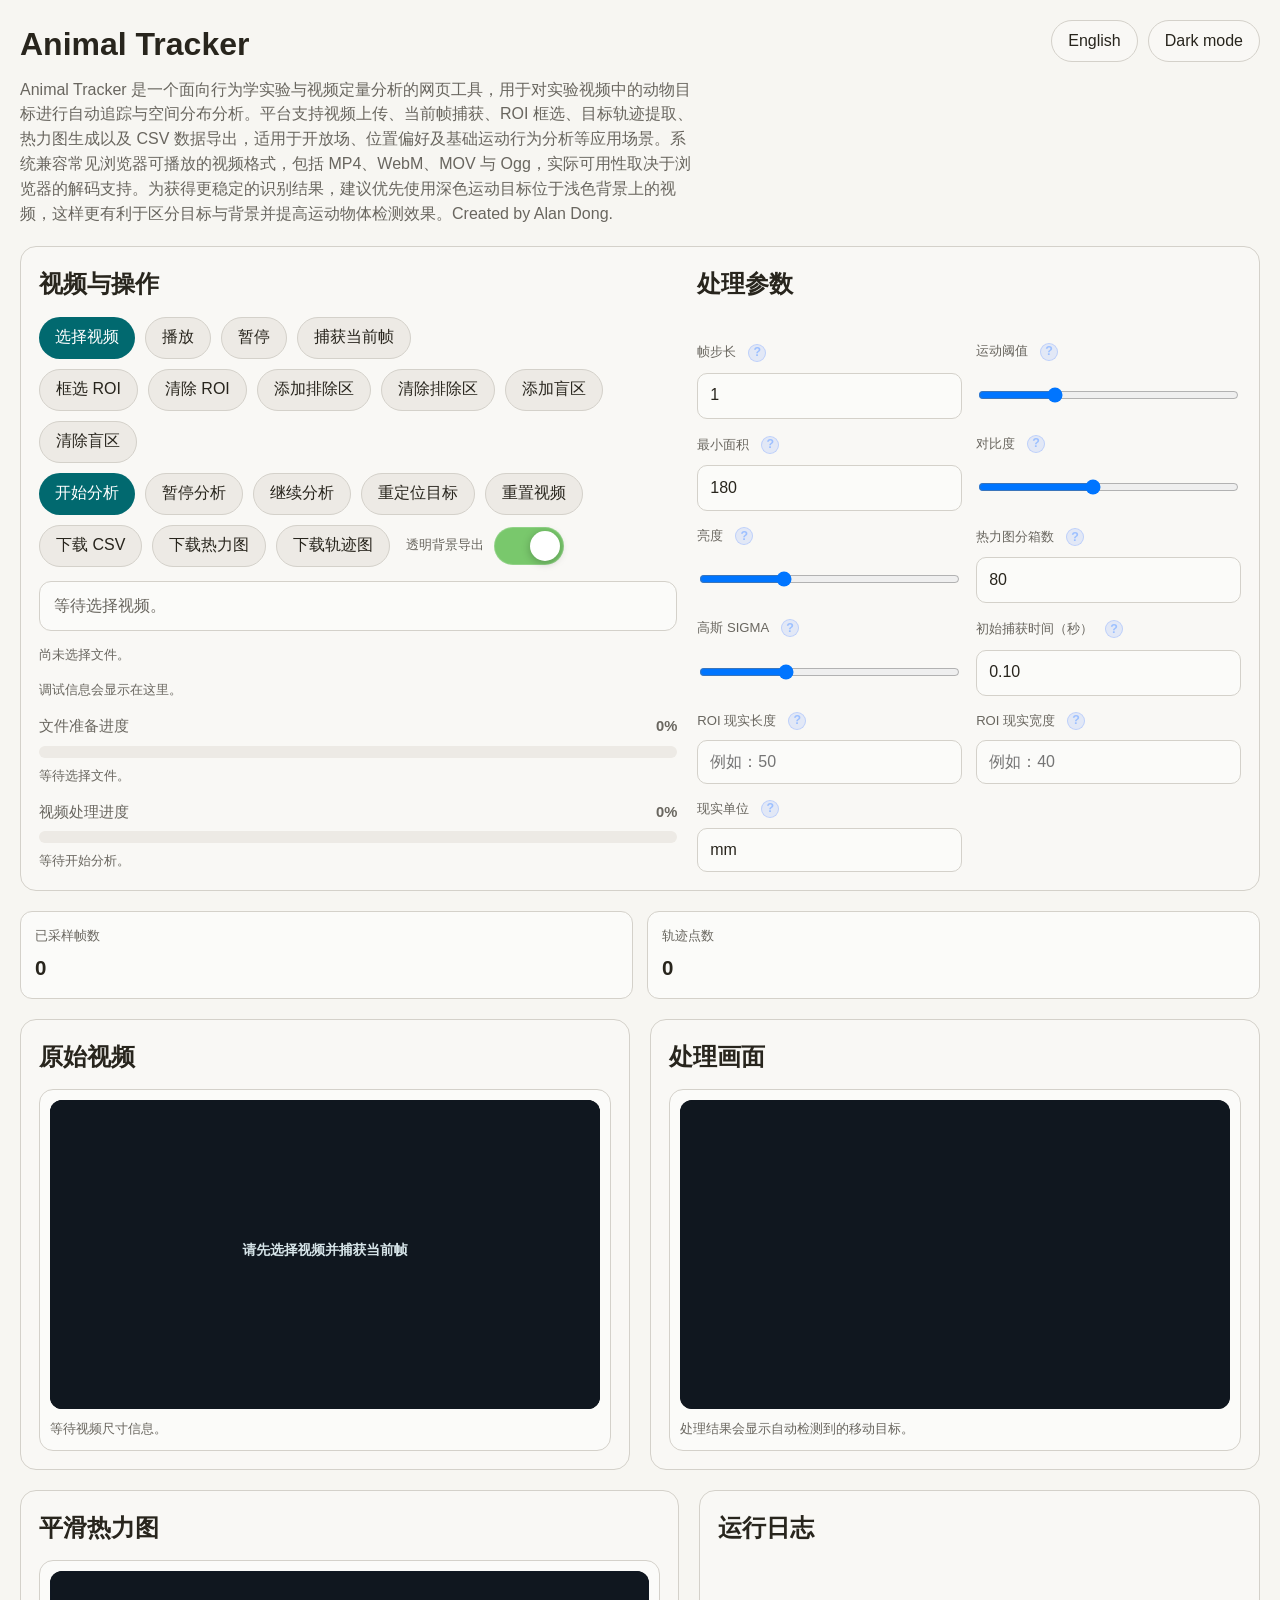
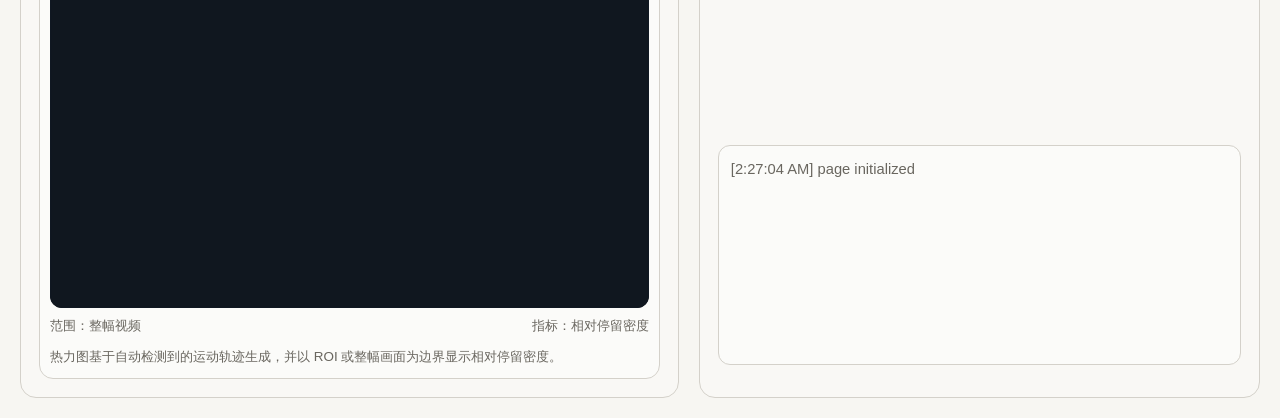
==== index.html @ d85af976 "Add files via upload" ====
<!DOCTYPE html>
<html lang="zh-CN">
<head>
  <meta charset="UTF-8" />
  <meta name="viewport" content="width=device-width, initial-scale=1.0" />
  <title>Animal Motion Tracker Simple Auto Track</title>
  <style>
    :root,[data-theme="light"]{--bg:#f7f6f2;--surface:#f9f8f5;--surface2:#fbfbf9;--offset:#edeae5;--border:#d4d1ca;--text:#28251d;--muted:#69665f;--primary:#01696f;--warn:#da7101;--err:#a13544;--ok:#437a22;--radius:16px;--font:Arial,Helvetica,sans-serif}
    [data-theme="dark"]{--bg:#171614;--surface:#1c1b19;--surface2:#201f1d;--offset:#22211f;--border:#393836;--text:#cdccca;--muted:#a3a19d;--primary:#4f98a3;--warn:#fdab43;--err:#dd6974;--ok:#437a22}
    *{box-sizing:border-box}body{margin:0;background:var(--bg);color:var(--text);font-family:var(--font);line-height:1.55}button,input{font:inherit;color:inherit}button{cursor:pointer;border:none}main{max-width:1460px;margin:0 auto;padding:20px;display:grid;gap:20px}.top{display:flex;justify-content:space-between;gap:16px;align-items:flex-start}.top h1{margin:0;font-size:2rem}.top p{margin:8px 0 0;color:var(--muted);max-width:76ch}.card{background:var(--surface);border:1px solid var(--border);border-radius:var(--radius);padding:18px;display:grid;gap:14px}.grid2{display:grid;grid-template-columns:1.08fr .92fr;gap:20px}.viewer{display:grid;grid-template-columns:1fr 1fr;gap:20px}.metrics{display:grid;grid-template-columns:repeat(6,minmax(0,1fr));gap:14px}.metric{background:var(--surface2);border:1px solid var(--border);border-radius:12px;padding:14px}.metric span{display:block;font-size:.8rem;text-transform:uppercase;color:var(--muted)}.metric strong{display:block;margin-top:6px;font-size:1.28rem}.toolbar{display:grid;gap:10px}.toolbar-group{display:flex;flex-wrap:wrap;gap:10px;align-items:center}.export-toggle{display:inline-flex;align-items:center;gap:10px;min-height:42px;margin-left:6px}.export-toggle-text{font-size:.84rem;color:var(--muted);white-space:nowrap}.switch{position:relative;display:inline-block;width:70px;height:38px;flex:0 0 auto}.switch input{opacity:0;width:0;height:0}.slider{position:absolute;cursor:pointer;inset:0;background:#5f6368;border-radius:999px;transition:.2s;border:1px solid rgba(255,255,255,.18)}.slider:before{content:"";position:absolute;height:30px;width:30px;left:4px;top:3px;background:#fff;border-radius:50%;transition:.2s;box-shadow:0 2px 8px rgba(0,0,0,.25)}.switch input:checked + .slider{background:#79c86c}.switch input:checked + .slider:before{transform:translateX(31px)}.btn,.filebtn{min-height:42px;padding:0 16px;border-radius:999px;display:inline-flex;align-items:center;justify-content:center;text-decoration:none;position:relative} .btn[data-tooltip]:hover::after,.filebtn[data-tooltip]:hover::after{content:attr(data-tooltip);position:absolute;left:50%;transform:translateX(-50%);bottom:calc(100% + 10px);background:rgba(20,20,20,.94);color:#fff;padding:10px 12px;border-radius:8px;font-size:.82rem;line-height:1.45;white-space:normal;width:max-content;min-width:220px;max-width:360px;z-index:50;box-shadow:0 8px 24px rgba(0,0,0,.25);text-align:left} .btn[data-tooltip]:hover::before,.filebtn[data-tooltip]:hover::before{content:'';position:absolute;left:50%;transform:translateX(-50%);bottom:calc(100% + 4px);border:6px solid transparent;border-top-color:rgba(20,20,20,.94);z-index:50} .help-tip{display:inline-flex;align-items:center;justify-content:center;width:18px;height:18px;margin-left:6px;border-radius:999px;background:rgba(120,160,255,.18);border:1px solid rgba(120,160,255,.35);color:#9dc0ff;font-size:.78rem;font-weight:700;cursor:help;position:relative;vertical-align:middle} .help-tip:hover::after{content:attr(data-tooltip);position:absolute;left:50%;transform:translateX(-50%);bottom:calc(100% + 10px);background:rgba(20,20,20,.96);color:#fff;padding:10px 12px;border-radius:8px;font-size:.82rem;line-height:1.45;white-space:normal;min-width:220px;max-width:320px;z-index:60;box-shadow:0 8px 24px rgba(0,0,0,.25);text-align:left} .help-tip:hover::before{content:'';position:absolute;left:50%;transform:translateX(-50%);bottom:calc(100% + 4px);border:6px solid transparent;border-top-color:rgba(20,20,20,.96);z-index:60} .label-row{display:flex;align-items:center;gap:6px}.heatmap-panel{display:grid;grid-template-columns:minmax(0,1fr);gap:12px;align-items:start}.heatmap-legend-wrap,.legend-top-title,.heatmap-legend,.legend-bar,.legend-scale,.legend-group,.legend-tick,.legend-title{display:none}.heatmap-meta{display:flex;justify-content:space-between;gap:12px;flex-wrap:wrap;margin-top:8px;font-size:.84rem;color:var(--muted)}.btn-primary,.filebtn{background:var(--primary);color:#fff}.btn-secondary{background:var(--offset);border:1px solid var(--border)}.theme{background:var(--surface);border:1px solid var(--border)}.file-input{position:absolute;left:-9999px}.status{padding:12px 14px;border-radius:12px;border:1px solid var(--border);background:var(--surface2);color:var(--muted)}.status.warn{background:#4d3815;color:#ffd9a1}.status.error{background:#4f2028;color:#ffd1d7}.status.success{background:#203b1f;color:#d8f3cb}.small{font-size:.84rem;color:var(--muted)}.progresswrap{display:grid;gap:8px}.progresshead{display:flex;justify-content:space-between;gap:12px;font-size:.92rem;color:var(--muted)}.progress{height:12px;border-radius:999px;background:var(--offset);overflow:hidden}.progress span{display:block;height:100%;width:0;background:linear-gradient(90deg,var(--primary),var(--warn))}.fieldgrid{display:grid;grid-template-columns:repeat(2,minmax(0,1fr));gap:14px}.field{display:grid;gap:8px}.field label{font-size:.82rem;text-transform:uppercase;color:var(--muted)}.field input{min-height:42px;padding:0 12px;border-radius:10px;border:1px solid var(--border);background:var(--surface2)}.stagewrap{background:var(--surface2);border:1px solid var(--border);border-radius:14px;padding:10px;display:grid;gap:10px}.stage{width:100%;background:#10171f;border-radius:12px;display:grid;place-items:center;overflow:hidden}.canvasBox{width:100%;display:grid;place-items:center;background:#10171f;border-radius:12px;overflow:hidden}.fitCanvas{display:block;max-width:100%;height:auto;background:#10171f}.statsBox{background:var(--surface2);border:1px solid var(--border);border-radius:12px;padding:14px;display:grid;gap:10px}.statsRow{display:flex;justify-content:space-between;gap:12px;border-bottom:1px dashed var(--border);padding-bottom:8px}.statsRow:last-child{border-bottom:none;padding-bottom:0}.log{max-height:220px;overflow:auto;background:var(--surface2);border:1px solid var(--border);border-radius:12px;padding:12px;font-size:.92rem;color:var(--muted)}@media(max-width:1180px){.grid2,.viewer,.metrics{grid-template-columns:1fr}}@media(max-width:760px){main{padding:14px}.fieldgrid{grid-template-columns:1fr}.top{flex-direction:column}}
  </style>
</head>
<body>
  <main>
    <section class="top">
      <div>
        <h1 data-i18n="title">简化自动跟踪版</h1>
        <p data-i18n="intro">这一版已经移除了 ROI 和目标模板框选逻辑，改回更简单的自动移动物体跟踪思路，主要目的就是先验证网站能否稳定运行，以及视频处理进度条能否正常移动。 [file:268]</p>
      </div>
      <div style="display:flex;gap:10px;flex-wrap:wrap;">
        <button id="langToggle" class="btn theme" type="button">English</button>
        <button id="themeToggle" class="btn theme" type="button">Dark mode</button>
      </div>
    </section>

    <section class="card grid2">
      <div class="card" style="padding:0;border:none;background:transparent;">
        <h2 style="margin:0" data-i18n="panel_ops">视频与操作</h2>
        <div class="toolbar">
          <div class="toolbar-group">
            <label class="filebtn" for="videoInput" data-i18n="choose_video">选择视频</label>
            <input class="file-input" id="videoInput" type="file" accept="video/*" />
            <button id="playBtn" class="btn btn-secondary" type="button" data-i18n="play">播放</button>
            <button id="pauseBtn" class="btn btn-secondary" type="button" data-i18n="pause">暂停</button>
            <button id="captureBtn" class="btn btn-secondary" type="button" data-i18n="capture" data-tooltip="截取当前视频画面作为后续框选和分析参考。">捕获当前帧</button>
          </div>
          <div class="toolbar-group">
            <button id="roiBtn" class="btn btn-secondary" type="button" data-tooltip="在原始视频画面上拖拽一个矩形，只分析这个区域里的目标。">框选 ROI</button>
            <button id="clearRoiBtn" class="btn btn-secondary" type="button" data-tooltip="删除当前 ROI 框，恢复整幅画面的分析。">清除 ROI</button>
            <button id="excludeBtn" class="btn btn-secondary" type="button" data-i18n="exclude_pick" data-tooltip="在 ROI 内画出排除框，分析时忽略这些区域。">框选排除区</button>
            <button id="clearExcludeBtn" class="btn btn-secondary" type="button" data-i18n="exclude_clear" data-tooltip="删除当前排除框。">清除排除区</button>
            <button id="blindZoneBtn" class="btn btn-secondary" type="button" data-tooltip="添加盲区，目标在这些区域内可能暂时消失。">添加盲区</button>
            <button id="clearBlindZonesBtn" class="btn btn-secondary" type="button" data-tooltip="清除全部盲区。">清除盲区</button>
          </div>
          <div class="toolbar-group">
            <button id="analyzeBtn" class="btn btn-primary" type="button" data-i18n="analyze">开始分析</button>
            <button id="pauseAnalyzeBtn" class="btn btn-secondary" type="button" data-i18n="pause_analysis">暂停分析</button>
            <button id="resumeAnalyzeBtn" class="btn btn-secondary" type="button" title="从暂停处继续后续分析。">继续分析</button>
            <button id="relockBtn" class="btn btn-secondary" type="button" title="请先暂停分析，再点击鱼头位置以重新定位并连接轨迹。">重定位目标</button>
            <button id="resetVideoBtn" class="btn btn-secondary" type="button" data-i18n="reset_video">重置视频</button>
          </div>
          <div class="toolbar-group">
            <button id="csvBtn" class="btn btn-secondary" type="button" data-i18n="download_csv" data-tooltip="导出轨迹坐标 CSV 文件，可用于后续统计和作图。">下载 CSV</button>
            <button id="pngBtn" class="btn btn-secondary" type="button" data-i18n="download_heatmap">下载热力图</button>
            <button id="trackPngBtn" class="btn btn-secondary" type="button" data-i18n="download_trackmap">下载轨迹图</button>
            <div class="export-toggle">
              <span id="exportBgLabel" class="export-toggle-text">透明背景导出</span>
              <label class="switch" for="transparentExportToggle">
                <input id="transparentExportToggle" type="checkbox" checked />
                <span class="slider"></span>
              </label>
            </div>
          </div>
        </div>
        <div id="statusText" class="status" data-i18n="status_wait">等待选择视频。</div>
        <div id="fileInfo" class="small" data-i18n="file_wait">尚未选择文件。</div>
        <div id="debugInfo" class="small" data-i18n="debug_wait">调试信息会显示在这里。</div>
        <div class="progresswrap">
          <div class="progresshead"><span data-i18n="file_prep">文件准备进度</span><strong id="uploadPercent">0%</strong></div>
          <div class="progress"><span id="uploadBar"></span></div>
          <div id="uploadHint" class="small" data-i18n="upload_wait">等待选择文件。</div>
        </div>
        <div class="progresswrap">
          <div class="progresshead"><span data-i18n="video_proc">视频处理进度</span><strong id="processPercent">0%</strong></div>
          <div class="progress"><span id="processBar"></span></div>
          <div id="processHint" class="small" data-i18n="process_wait">等待开始分析。</div>
        </div>
      </div>
      <div class="card" style="padding:0;border:none;background:transparent;">
        <h2 style="margin:0" data-i18n="panel_params">处理参数</h2>
        <div class="fieldgrid">
          <div class="field"><div class="label-row"><label for="sampleStep" data-i18n="label_frame_step">Frame step</label><span class="help-tip" data-tooltip="控制每隔多少帧取样一次。数值越小，分析越细，但处理更慢；数值越大，分析更快，但可能丢失细小运动变化。" data-tooltip-key="tooltip_frame_step">?</span></div><input id="sampleStep" type="number" min="1" max="20" value="1"></div>
          <div class="field"><div class="label-row"><label for="threshold" data-i18n="label_motion_threshold">Motion threshold</label><span class="help-tip" data-tooltip="控制前后帧差异多大才算运动。调低更敏感，容易把噪声也当成运动；调高更严格，可能漏掉较弱移动。" data-tooltip-key="tooltip_motion_threshold">?</span></div><input id="threshold" type="range" min="5" max="80" value="24"></div>
          <div class="field"><div class="label-row"><label for="minArea" data-i18n="label_min_area">Min area</label><span class="help-tip" data-tooltip="控制最小目标面积。调小更容易识别小目标和尾巴，但也更容易引入噪点；调大可过滤杂点，但可能漏检小范围活动。" data-tooltip-key="tooltip_min_area">?</span></div><input id="minArea" type="number" min="10" max="5000" value="180"></div>
          <div class="field"><div class="label-row"><label for="contrast" data-i18n="label_contrast">Contrast</label><span class="help-tip" data-tooltip="调整处理画面的对比度。提高后目标与背景差异更明显，但过高可能放大噪声。" data-tooltip-key="tooltip_contrast">?</span></div><input id="contrast" type="range" min="80" max="220" value="140"></div>
          <div class="field"><div class="label-row"><label for="brightness" data-i18n="label_brightness">Brightness</label><span class="help-tip" data-tooltip="调整处理画面的亮度。适合修正视频偏暗或偏亮的情况，但过度调整会影响目标分离效果。" data-tooltip-key="tooltip_brightness">?</span></div><input id="brightness" type="range" min="60" max="180" value="95"></div>
          <div class="field"><div class="label-row"><label for="gridBins" data-i18n="label_heatmap_bins">Heatmap bins</label><span class="help-tip" data-tooltip="控制热力图网格分辨率。数值越大，热点更细致；数值越小，热力图更平滑但细节更少。" data-tooltip-key="tooltip_heatmap_bins">?</span></div><input id="gridBins" type="number" min="30" max="180" value="80"></div>
          <div class="field"><div class="label-row"><label for="sigma" data-i18n="label_gaussian_sigma">Gaussian sigma</label><span class="help-tip" data-tooltip="控制热力图平滑强度。数值越大，热点扩散更明显；数值越小，热点更集中、更锐利。" data-tooltip-key="tooltip_gaussian_sigma">?</span></div><input id="sigma" type="range" min="1" max="6" step="0.5" value="2.5"></div>
          <div class="field"><div class="label-row"><label for="startTime" data-i18n="label_initial_capture">Initial capture time (s)</label><span class="help-tip" data-tooltip="设置首次自动截取视频画面的时间点，适合跳过开头黑屏或无效片段。" data-tooltip-key="tooltip_initial_capture">?</span></div><input id="startTime" type="number" min="0" max="5" step="0.05" value="0.10"></div>
          <div class="field"><div class="label-row"><label for="roiRealLength" data-i18n="label_roi_real_length">ROI 现实长度</label><span class="help-tip" data-tooltip="Real-world length represented by the selected ROI." data-tooltip-key="tooltip_roi_real_length">?</span></div><input id="roiRealLength" type="number" min="0" step="0.001" placeholder="例如：50"></div>
          <div class="field"><div class="label-row"><label for="roiRealWidth" data-i18n="label_roi_real_width">ROI 现实宽度</label><span class="help-tip" data-tooltip="Real-world width represented by the selected ROI." data-tooltip-key="tooltip_roi_real_width">?</span></div><input id="roiRealWidth" type="number" min="0" step="0.001" placeholder="例如：40"></div>
          <div class="field"><div class="label-row"><label for="roiUnit" data-i18n="label_roi_unit">现实单位</label><span class="help-tip" data-tooltip="Unit for the ROI real size, such as mm, cm, or m." data-tooltip-key="tooltip_roi_unit">?</span></div><input id="roiUnit" type="text" placeholder="mm / cm / m" value="mm"></div>
        </div>
        
      </div>
    </section>

    <section class="metrics" style="grid-template-columns:repeat(2,minmax(0,1fr));">
      <article class="metric"><span data-i18n="frames_sampled">Frames sampled</span><strong id="framesMetric">0</strong></article>
      <article class="metric"><span data-i18n="track_points">Track points</span><strong id="pointsMetric">0</strong></article>
    </section>

    <section class="viewer">
      <article class="card">
        <h2 style="margin:0" data-i18n="raw_video">原始视频</h2>
        <div class="stagewrap">
          <div class="stage"><div class="canvasBox"><canvas id="rawCanvas" class="fitCanvas"></canvas></div></div>
          <div id="videoSizeInfo" class="small" data-i18n="video_size_wait">等待视频尺寸信息。</div>
        </div>
      </article>
      <article class="card">
        <h2 style="margin:0" data-i18n="processed_view">处理画面</h2>
        <div class="stagewrap">
          <div class="stage"><div class="canvasBox"><canvas id="displayCanvas" class="fitCanvas"></canvas></div></div>
          <div id="processSizeInfo" class="small" data-i18n="process_size_wait">处理结果会显示自动检测到的移动目标。</div>
        </div>
      </article>
    </section>

    <section class="grid2">
      <article class="card">
        <h2 style="margin:0" data-i18n="heatmap">平滑热力图</h2>
        <div class="stagewrap">
          <div class="heatmap-panel">
            <div>
              <div class="stage"><div class="canvasBox"><canvas id="heatmapCanvas" class="fitCanvas"></canvas></div></div>
              <div class="heatmap-meta">
                <span id="heatmapScope" data-i18n="heatmap_scope_default">范围：整幅视频 / ROI</span>
                <span id="heatmapMeasure" data-i18n="heatmap_measure">指标：相对停留密度</span>
              </div>
            </div>

          </div>
          <div class="small" data-i18n="heatmap_note">热力图基于自动检测到的运动轨迹生成，并以 ROI 或整幅画面为边界显示相对停留密度。</div>
        </div>
      </article>
      <article class="card">
        <h2 style="margin:0" data-i18n="run_logs">运行日志</h2>
        <div id="eventLog" class="log"></div>
      </article>
    </section>
  </main>

  <video id="sourceVideo" hidden playsinline preload="metadata"></video>
  <canvas id="captureCanvas" hidden></canvas>
  <canvas id="trackCanvas" hidden></canvas>

  <script>
        const i18n={
      zh:{title:'Animal Tracker',intro:'Animal Tracker 是一个面向行为学实验与视频定量分析的网页工具，用于对实验视频中的动物目标进行自动追踪与空间分布分析。平台支持视频上传、当前帧捕获、ROI 框选、目标轨迹提取、热力图生成以及 CSV 数据导出，适用于开放场、位置偏好及基础运动行为分析等应用场景。系统兼容常见浏览器可播放的视频格式，包括 MP4、WebM、MOV 与 Ogg，实际可用性取决于浏览器的解码支持。为获得更稳定的识别结果，建议优先使用深色运动目标位于浅色背景上的视频，这样更有利于区分目标与背景并提高运动物体检测效果。Created by Alan Dong.',panel_ops:'视频与操作',choose_video:'选择视频',play:'播放',pause:'暂停',capture:'捕获当前帧',ROI_pick:'框选 ROI',exclude_pick:'添加排除区',exclude_clear:'清除排除区',blind_pick:'添加盲区',blind_clear:'清除盲区',ROI_clear:'清除 ROI',analyze:'开始分析',pause_analysis:'暂停分析',reset_video:'重置视频',download_csv:'下载 CSV',tooltip_capture:'截取当前视频画面，作为后续框选 ROI 和分析的参考。',tooltip_ROI_pick:'在捕获视频当前帧数之后，在截取画面上拖拽矩形方框，分析时只会追踪方框内的目标。',tooltip_target_pick:'先框选当前帧中的目标，后续分析会从该位置开始连续追踪。',tooltip_target_clear:'删除当前框选目标，恢复普通检测模式。',tooltip_exclude_pick:'在 ROI 内画出排除框，分析时忽略这些区域；可重复添加多个排除区。',tooltip_exclude_clear:'删除当前全部排除框。',tooltip_blind_pick:'添加盲区，目标在这些区域内可能暂时消失。',tooltip_blind_clear:'清除全部盲区。',tooltip_ROI_clear:'清除当前 ROI 框，恢复整幅画面的分析。',tooltip_csv:'导出轨迹坐标 CSV 文件，便于后续统计与作图。',download_heatmap:'下载热力图',download_trackmap:'下载轨迹图',group_video:'视频',group_roi:'取帧与 ROI',group_regions:'排除区与盲区',group_analysis:'分析控制',group_export:'结果导出',status_wait:'等待选择视频。',file_wait:'尚未选择文件。',debug_wait:'调试信息会显示在这里。',file_prep:'文件准备进度',upload_wait:'等待选择文件。',video_proc:'视频处理进度',process_wait:'等待开始分析。',panel_params:'处理参数',frames_sampled:'已采样帧数',track_points:'轨迹点数',raw_video:'原始视频',video_size_wait:'等待视频尺寸信息。',processed_view:'处理画面',process_size_wait:'处理结果会显示自动检测到的移动目标。',heatmap:'平滑热力图',heatmap_note:'热力图基于自动检测到的运动轨迹生成，并以 ROI 或整幅画面为边界显示相对停留密度。',heatmap_scope_default:'范围：整幅视频 / ROI',heatmap_scope_roi:'范围：当前 ROI',heatmap_scope_full:'范围：整幅视频',heatmap_measure:'指标：相对停留密度',heatmap_legend:'停留密度（归一化）',heatmap_legend_short:'停留密度',run_logs:'运行日志',theme_dark:'Dark mode',theme_light:'Light mode',lang_en:'English',lang_zh:'中文',status_selected:'视频文件已选中，正在加载。',status_capture:'当前帧已捕获。',status_target_pick:'请在当前帧上框选目标。',status_target_ready:'目标模板已记录，后续将用模板定位置，并让黄色框按鱼体动态变化。',status_target_cleared:'已清除当前目标框选。',status_exclude_pick:'请在当前帧上框选要忽略的区域，可重复添加多个排除区。',status_exclude_ready:'排除区已记录，分析时将忽略这些区域。',status_exclude_cleared:'已清除全部排除区。',status_blind_pick:'请框选盲区，可最多添加四个。',status_blind_ready:'盲区已记录。',status_blind_cleared:'已清除全部盲区。',status_playing:'视频正在播放。',status_paused:'视频已暂停。',status_analysis_paused:'分析已暂停。',status_start:'开始自动分析视频...',status_done:'分析完成，共提取 {n} 个追踪点。',status_need_video:'请先选择视频。',status_video_not_ready:'视频还没有成功加载。',status_meta_ok:'视频加载成功。可以直接开始分析。',status_auto_fail:'自动捕获首帧失败，可手动点击“捕获当前帧”。',status_play_fail:'播放失败，请先手动捕获当前帧。',status_end:'视频播放结束。',hint_processing:'已处理 {a}/{b} 帧，预计剩余 {t}',hint_done:'处理完成，可以导出 CSV 和热力图。',hint_init:'正在初始化处理...',hint_paused:'分析已暂停，当前结果已保留。',hint_reset:'已恢复到刚导入该视频时的状态。',detected_none:'未检测',debug_prefix:'调试信息：',file_ready:'视频已就绪：{w} × {h} px；时长 {d} 秒。',file_name:'文件名：{n}；大小：{s}；type：{t}',video_size:'原始视频尺寸：{w} × {h}',process_size:'处理画布尺寸：{w} × {h}（与原视频同比例）',canvas_prompt:'请先选择视频并捕获当前帧',label_frame_step:'帧步长',label_motion_threshold:'运动阈值',label_min_area:'最小面积',label_contrast:'对比度',label_brightness:'亮度',label_heatmap_bins:'热力图分箱数',label_gaussian_sigma:'高斯 sigma',label_initial_capture:'初始捕获时间（秒）',label_roi_real_length:'ROI 现实长度',label_roi_real_width:'ROI 现实宽度',label_roi_unit:'现实单位',tooltip_frame_step:'控制每隔多少帧取样一次。数值越小，分析越细，但处理更慢；数值越大，分析更快，但可能丢失细小运动变化。',tooltip_motion_threshold:'控制前后帧差异多大才算运动。调低更敏感，容易把噪声也当成运动；调高更严格，可能漏掉较弱移动。',tooltip_min_area:'控制最小目标面积。调小更容易识别小目标和尾巴，但也更容易引入噪点；调大可过滤杂点，但可能漏检小范围活动。',tooltip_contrast:'调整处理画面的对比度。提高后目标与背景差异更明显，但过高可能放大噪声。',tooltip_brightness:'调整处理画面的亮度。适合修正视频偏暗或偏亮的情况，但过度调整会影响目标分离效果。',tooltip_heatmap_bins:'控制热力图网格分辨率。数值越大，热点更细致；数值越小，热力图更平滑但细节更少。',tooltip_gaussian_sigma:'控制热力图平滑强度。数值越大，热点扩散更明显；数值越小，热点更集中、更锐利。',tooltip_initial_capture:'设置首次自动截取视频画面的时间点，适合跳过开头黑屏或无效片段。',tooltip_roi_real_length:'所选 ROI 在现实中的长度，用于把像素距离换算成你填写的单位。',tooltip_roi_real_width:'所选 ROI 在现实中的宽度，用于配合长度一起做空间尺度换算。',tooltip_roi_unit:'ROI 现实尺寸使用的单位，例如 mm、cm 或 m。当前导出的 CSV 坐标仍为像素。',tooltip_real_roi_length:'所选 ROI 在现实中的长度，用于把像素距离换算成你填写的单位。',tooltip_real_roi_width:'所选 ROI 在现实中的宽度，用于配合长度一起做空间尺度换算。',tooltip_real_roi_unit:'ROI 现实尺寸使用的单位，例如 mm、cm 或 m。当前导出的 CSV 坐标仍为像素。',status_roi_scale_saved:'已记录 ROI 现实尺寸：{w} × {h} {u}',status_roi_scale_missing:'未填写完整 ROI 现实宽高，CSV 将继续导出像素坐标。'},
      en:{title:'Animal Tracker',intro:'Animal Tracker is a web-based tool for behavioral experiments and quantitative video analysis, designed to automatically track animal subjects and summarize their spatial activity patterns. The platform supports video upload, frame capture, ROI selection, trajectory extraction, heatmap generation, and CSV export, making it suitable for applications such as open field assays, location preference analysis, and basic locomotor behavior studies. Common browser-playable formats including MP4, WebM, MOV, and Ogg are supported, although actual compatibility depends on browser decoding support. For more reliable detection, videos with a dark moving subject on a light background are recommended, because this contrast makes it easier to separate the target from the background and improves motion recognition performance. Created by Alan Dong.',panel_ops:'Video and Controls',choose_video:'Choose video',play:'Play',pause:'Pause',capture:'Capture frame',ROI_pick:'Pick ROI',exclude_pick:'Add exclude zone',exclude_clear:'Clear excludes',blind_pick:'Add blind zone',blind_clear:'Clear blind zones',ROI_clear:'Clear ROI',analyze:'Start analysis',pause_analysis:'Pause analysis',reset_video:'Reset video',download_csv:'Download CSV',tooltip_capture:'Capture the current video frame as the reference for ROI selection and analysis.',tooltip_ROI_pick:'Drag a rectangle on the raw video to limit analysis to that region only.',tooltip_target_pick:'Draw the target in the current frame. Later analysis will start from this position and track it continuously.',tooltip_target_clear:'Remove the current selected target and return to normal detection mode.',tooltip_exclude_pick:'Draw exclusion boxes inside the ROI. Analysis will ignore these regions; you can add multiple boxes.',tooltip_exclude_clear:'Remove all current exclusion boxes.',tooltip_blind_pick:'Add a blind zone where the target may temporarily disappear.',tooltip_blind_clear:'Clear all blind zones.',tooltip_ROI_clear:'Remove the current ROI and return to full-frame analysis.',tooltip_csv:'Export the trajectory coordinates as a CSV file for later statistics and plotting.',download_heatmap:'Download heatmap',download_trackmap:'Download track map',group_video:'Video',group_roi:'Frame & ROI',group_regions:'Exclude & blind zones',group_analysis:'Analysis',group_export:'Export',status_wait:'Waiting for a video.',file_wait:'No file selected yet.',debug_wait:'Debug information will appear here.',file_prep:'File preparation progress',upload_wait:'Waiting for a file.',video_proc:'Video processing progress',process_wait:'Waiting to start analysis.',panel_params:'Processing Parameters',frames_sampled:'Frames sampled',track_points:'Track points',raw_video:'Original video',video_size_wait:'Waiting for video size information.',processed_view:'Processed view',process_size_wait:'The processed view will show the automatically detected moving target.',heatmap:'Smoothed Heatmap',heatmap_note:'The heatmap is generated from detected motion tracks and displays relative occupancy density within the ROI or full frame.',heatmap_scope_default:'Scope: Full frame / ROI',heatmap_scope_roi:'Scope: Current ROI',heatmap_scope_full:'Scope: Full frame',heatmap_measure:'Measure: Relative occupancy density',heatmap_legend:'Occupancy density (normalized)',heatmap_legend_short:'Occupancy density',run_logs:'Run Logs',theme_dark:'Dark mode',theme_light:'Light mode',lang_en:'English',lang_zh:'中文',status_selected:'Video file selected and loading.',status_capture:'Current frame captured.',status_roi_pick:'Drag on the raw video canvas to select ROI.',status_roi_ready:'ROI set. Analysis will run only inside the ROI.',status_roi_cleared:'ROI cleared. Full-frame analysis will be used.',status_playing:'Video is playing.',status_paused:'Video is paused.',status_analysis_paused:'Analysis paused.',status_start:'Starting automatic video analysis...',status_done:'Analysis finished with {n} track points.',status_need_video:'Please choose a video first.',status_video_not_ready:'The video is not ready yet.',status_meta_ok:'Video loaded successfully. You can start analysis now.',status_auto_fail:'Automatic first-frame capture failed. You can click Capture frame manually.',status_play_fail:'Play failed. Please capture a frame manually first.',status_end:'Video playback ended.',hint_processing:'Processed {a}/{b} frames, estimated {t} remaining',hint_done:'Processing complete. CSV and heatmap are ready to export.',hint_init:'Initializing processing...',hint_paused:'Analysis paused and current results were kept.',hint_reset:'Returned to the state right after this video was loaded.',detected_none:'Not detected',debug_prefix:'Debug:',file_ready:'Video ready: {w} × {h} px; duration {d} s.',file_name:'File: {n}; size: {s}; type: {t}',video_size:'Original video size: {w} × {h}',process_size:'Processing canvas size: {w} × {h} (same aspect ratio as source)',canvas_prompt:'Please choose a video and capture a frame first',label_frame_step:'Frame step',label_motion_threshold:'Motion threshold',label_min_area:'Min area',label_contrast:'Contrast',label_brightness:'Brightness',label_heatmap_bins:'Heatmap bins',label_gaussian_sigma:'Gaussian sigma',label_initial_capture:'Initial capture time (s)',label_roi_real_length:'Real ROI length',label_roi_real_width:'Real ROI width',label_roi_unit:'Unit',tooltip_frame_step:'Controls how many frames are skipped between samples. Lower values give finer analysis but take longer; higher values run faster but may miss subtle motion.',tooltip_motion_threshold:'Controls how much frame-to-frame change counts as motion. Lower values are more sensitive but may include noise; higher values are stricter but may miss weak movement.',tooltip_min_area:'Sets the minimum target area. Lower values detect smaller targets and tails more easily but may introduce noise; higher values filter specks but may miss small activity.',tooltip_contrast:'Adjusts contrast in the processed view. Higher contrast can separate the target from the background better, but too much may amplify noise.',tooltip_brightness:'Adjusts brightness in the processed view. Useful when the video is too dark or too bright, but excessive adjustment can hurt target separation.',tooltip_heatmap_bins:'Controls the heatmap grid resolution. Higher values give finer hotspots; lower values produce a smoother but less detailed map.',tooltip_gaussian_sigma:'Controls heatmap smoothing strength. Higher values spread hotspots more; lower values keep hotspots tighter and sharper.',tooltip_initial_capture:'Sets the time point for the first automatic frame capture, which is useful for skipping black screens or invalid opening frames.'}
    };
    const html=document.documentElement;
    const els={langToggle:document.getElementById('langToggle'),themeToggle:document.getElementById('themeToggle'),videoInput:document.getElementById('videoInput'),playBtn:document.getElementById('playBtn'),pauseBtn:document.getElementById('pauseBtn'),captureBtn:document.getElementById('captureBtn'),roiBtn:document.getElementById('roiBtn'),excludeBtn:document.getElementById('excludeBtn'),clearExcludeBtn:document.getElementById('clearExcludeBtn'),blindZoneBtn:document.getElementById('blindZoneBtn'),clearBlindZonesBtn:document.getElementById('clearBlindZonesBtn'),clearRoiBtn:document.getElementById('clearRoiBtn'),analyzeBtn:document.getElementById('analyzeBtn'),pauseAnalyzeBtn:document.getElementById('pauseAnalyzeBtn'),resumeAnalyzeBtn:document.getElementById('resumeAnalyzeBtn'),relockBtn:document.getElementById('relockBtn'),resetVideoBtn:document.getElementById('resetVideoBtn'),csvBtn:document.getElementById('csvBtn'),pngBtn:document.getElementById('pngBtn'),trackPngBtn:document.getElementById('trackPngBtn'),undoZoneBtn:document.getElementById('undoZoneBtn'),exportBgLabel:document.getElementById('exportBgLabel'),transparentExportToggle:document.getElementById('transparentExportToggle'),sourceVideo:document.getElementById('sourceVideo'),rawCanvas:document.getElementById('rawCanvas'),displayCanvas:document.getElementById('displayCanvas'),heatmapCanvas:document.getElementById('heatmapCanvas'),trackCanvas:document.getElementById('trackCanvas'),captureCanvas:document.getElementById('captureCanvas'),statusText:document.getElementById('statusText'),fileInfo:document.getElementById('fileInfo'),debugInfo:document.getElementById('debugInfo'),uploadPercent:document.getElementById('uploadPercent'),uploadBar:document.getElementById('uploadBar'),uploadHint:document.getElementById('uploadHint'),processPercent:document.getElementById('processPercent'),processBar:document.getElementById('processBar'),processHint:document.getElementById('processHint'),eventLog:document.getElementById('eventLog'),framesMetric:document.getElementById('framesMetric'),pointsMetric:document.getElementById('pointsMetric'),sampleStep:document.getElementById('sampleStep'),threshold:document.getElementById('threshold'),minArea:document.getElementById('minArea'),searchRadius:document.getElementById('searchRadius'),areaTolerance:document.getElementById('areaTolerance'),contrast:document.getElementById('contrast'),brightness:document.getElementById('brightness'),gridBins:document.getElementById('gridBins'),sigma:document.getElementById('sigma'),startTime:document.getElementById('startTime'),roiRealLength:document.getElementById('roiRealLength'),roiRealWidth:document.getElementById('roiRealWidth'),roiUnit:document.getElementById('roiUnit'),videoSizeInfo:document.getElementById('videoSizeInfo'),processSizeInfo:document.getElementById('processSizeInfo'),heatmapScope:document.getElementById('heatmapScope'),heatmapMeasure:document.getElementById('heatmapMeasure')};
    const rawCtx=els.rawCanvas.getContext('2d',{willReadFrequently:true});
    const displayCtx=els.displayCanvas.getContext('2d',{willReadFrequently:true});
    const heatCtx=els.heatmapCanvas.getContext('2d');
    const captureCtx=els.captureCanvas.getContext('2d',{willReadFrequently:true});
    let lang='zh'; let currentObjectUrl=''; let exportTransparent=true; let zoneHistory=[]; let targetTemplate=null,targetRect=null,targetDraft=null,targetSelecting=false,targetTemplatePatch=null,targetTemplateSize=null; let tracks=[]; let csvText='time_sec,x_px,y_px,point_type\n'; let baseWidth=960,baseHeight=540; let capturedFrameGray=null; let previousPreviewGray=null; let playTimer=null; let detectedBox=null; let stablePoint=null; let analysisPaused=false; let pausedAtTime=0; let lastAnalyzedTime=0; let manualRelockPointMode=false; let manualRelockAnchor=null; let manualRelockPoint=null; let roiRect=null; let roiDraft=null; let roiSelecting=false; let roiStart=null; let excludeRects=[]; let excludeDraft=null; let excludeSelecting=false; let blindZoneRects=[]; let blindZoneDraft=null; let blindZoneSelecting=false; let pendingBlindGap=null;
    const t=(k,v={})=>{let s=((i18n[lang]&&i18n[lang][k])!==undefined)?i18n[lang][k]:k;for(const [a,b] of Object.entries(v))s=s.replace(`{${a}}`,b);return s};
    function bindUserActionLogs(){const actionMap=[['playBtn','播放','Play'],['pauseBtn','暂停','Pause'],['captureBtn','捕获当前帧','Capture frame'],['roiBtn','框选 ROI','Pick ROI'],['excludeBtn','添加排除区','Add exclude zone'],['clearExcludeBtn','清除排除区','Clear excludes'],['blindZoneBtn','添加盲区','Add blind zone'],['clearBlindZonesBtn','清除盲区','Clear blind zones'],['clearRoiBtn','清除 ROI','Clear ROI'],['analyzeBtn','开始分析','Start analysis'],['pauseAnalyzeBtn','暂停分析','Pause analysis'],['resetVideoBtn','重置视频','Reset video'],['csvBtn','下载 CSV','Download CSV'],['pngBtn','下载热力图','Download heatmap'],['trackPngBtn','下载轨迹图','Download track map'],['undoZoneBtn','撤回上一步','Undo last'],['themeToggle','切换主题','Toggle theme'],['langToggle','切换语言','Toggle language']];actionMap.forEach(([id,labelZh,labelEn])=>{const el=els[id];if(!el||el.dataset.userActionBound==='1')return;el.dataset.userActionBound='1';el.addEventListener('pointerdown',()=>userClickLog(labelZh,labelEn),{passive:true})});const chooseLabel=document.querySelector('label[for="videoInput"]');if(chooseLabel&&chooseLabel.dataset.userActionBound!=='1'){chooseLabel.dataset.userActionBound='1';chooseLabel.addEventListener('pointerdown',()=>userClickLog('选择视频','Choose video'),{passive:true})}if(els.videoInput&&els.videoInput.dataset.userActionBound!=='1'){els.videoInput.dataset.userActionBound='1';els.videoInput.addEventListener('change',()=>log(lang==='zh'?'用户已选择视频文件':'User selected a video file'))}}
    function applyLanguage(){document.documentElement.lang=lang==='zh'?'zh-CN':'en';document.querySelectorAll('[data-i18n]').forEach(el=>{el.textContent=t(el.dataset.i18n)});els.langToggle.textContent=lang==='zh'?t('lang_en'):t('lang_zh');els.themeToggle.textContent=html.getAttribute('data-theme')==='dark'?t('theme_light'):t('theme_dark');if(els.roiBtn){els.roiBtn.textContent=t('ROI_pick');els.roiBtn.setAttribute('data-tooltip',t('tooltip_ROI_pick'));}if(els.clearExcludeBtn){els.clearExcludeBtn.textContent=t('exclude_clear');els.clearExcludeBtn.setAttribute('data-tooltip',t('tooltip_exclude_clear'));}if(els.blindZoneBtn){els.blindZoneBtn.textContent=t('blind_pick');els.blindZoneBtn.setAttribute('data-tooltip',t('tooltip_blind_pick'));}if(els.clearBlindZonesBtn){els.clearBlindZonesBtn.textContent=t('blind_clear');els.clearBlindZonesBtn.setAttribute('data-tooltip',t('tooltip_blind_clear'));}if(els.clearRoiBtn){els.clearRoiBtn.textContent=t('ROI_clear');els.clearRoiBtn.setAttribute('data-tooltip',t('tooltip_ROI_clear'));}if(els.captureBtn)els.captureBtn.setAttribute('data-tooltip',t('tooltip_capture'));if(els.csvBtn)els.csvBtn.setAttribute('data-tooltip',t('tooltip_csv'));if(els.undoZoneBtn){els.undoZoneBtn.textContent=lang==='zh'?'撤回上一步':'Undo last';els.undoZoneBtn.setAttribute('data-tooltip',lang==='zh'?'撤回上一次添加的排除区或盲区。':'Undo the last added exclude zone or blind zone.');}if(els.exportBgLabel)els.exportBgLabel.textContent=lang==='zh'?'透明背景导出':'Transparent export';const tooltipFallbacks={zh:{tooltip_roi_real_length:'所选 ROI 在现实中的长度，用于把像素距离换算成你填写的单位。',tooltip_roi_real_width:'所选 ROI 在现实中的宽度，用于配合长度一起做空间尺度换算。',tooltip_roi_unit:'ROI 现实尺寸使用的单位，例如 mm、cm 或 m。当前导出的 CSV 坐标仍为像素。',tooltip_real_roi_length:'所选 ROI 在现实中的长度，用于把像素距离换算成你填写的单位。',tooltip_real_roi_width:'所选 ROI 在现实中的宽度，用于配合长度一起做空间尺度换算。',tooltip_real_roi_unit:'ROI 现实尺寸使用的单位，例如 mm、cm 或 m。当前导出的 CSV 坐标仍为像素。'},en:{tooltip_roi_real_length:'Real-world length represented by the selected ROI. Use this to convert ROI-related distances from pixels into your chosen unit.',tooltip_roi_real_width:'Real-world width represented by the selected ROI. Use this together with ROI length for spatial scaling.',tooltip_roi_unit:'Unit for the ROI real size, such as mm, cm, or m. Exported CSV coordinates are still stored in pixels.',tooltip_real_roi_length:'Real-world length represented by the selected ROI. Use this to convert ROI-related distances from pixels into your chosen unit.',tooltip_real_roi_width:'Real-world width represented by the selected ROI. Use this together with ROI length for spatial scaling.',tooltip_real_roi_unit:'Unit for the ROI real size, such as mm, cm, or m. Exported CSV coordinates are still stored in pixels.'}};document.querySelectorAll('.help-tip[data-tooltip-key]').forEach(el=>{const key=el.dataset.tooltipKey||'';const mapped=(tooltipFallbacks[lang]&&tooltipFallbacks[lang][key])||'';const val=t(key);el.setAttribute('data-tooltip',(val&&val!==key)?val:(mapped||el.getAttribute('data-tooltip')||''))});if(!capturedFrameGray)drawRawCanvas()}
    function log(m){if(!els.eventLog)return;const ts=new Date().toLocaleTimeString();const line=document.createElement('div');line.textContent=`[${ts}] ${m}`;els.eventLog.prepend(line)}
    let lastUserActionKey=''; let lastUserActionAt=0;
    function userClickLog(labelZh,labelEn){const msg=lang==='zh'?`用户点击${labelZh}`:`User clicked ${labelEn}`;const now=Date.now();if(msg===lastUserActionKey&&now-lastUserActionAt<700)return;lastUserActionKey=msg;lastUserActionAt=now;log(msg)}
    function userDownloadLog(name){log(lang==='zh'?`用户下载${name}`:`User downloaded ${name}`)}
    function logAction(keyZh,keyEn){log(lang==='zh'?keyZh:keyEn)}
    function getToolbarActionLabel(el){if(!el)return '';const key=el.getAttribute&&el.getAttribute('data-i18n');const text=((el.textContent||'').trim());const map={choose_video:{zh:'选择视频',en:'Choose video'},play:{zh:'播放',en:'Play'},pause:{zh:'暂停',en:'Pause'},capture:{zh:'捕获当前帧',en:'Capture frame'},exclude_pick:{zh:'添加排除区',en:'Add exclude zone'},exclude_clear:{zh:'清除排除区',en:'Clear excludes'},analyze:{zh:'开始分析',en:'Start analysis'},pause_analysis:{zh:'暂停分析',en:'Pause analysis'},reset_video:{zh:'重置视频',en:'Reset video'},download_csv:{zh:'下载 CSV',en:'Download CSV'},download_heatmap:{zh:'下载热力图',en:'Download heatmap'},download_trackmap:{zh:'下载轨迹图',en:'Download track map'}};if(el.id==='roiBtn')return lang==='zh'?'框选 ROI':'Pick ROI';if(el.id==='blindZoneBtn')return lang==='zh'?'添加盲区':'Add blind zone';if(el.id==='clearBlindZonesBtn')return lang==='zh'?'清除盲区':'Clear blind zones';if(el.id==='clearRoiBtn')return lang==='zh'?'清除 ROI':'Clear ROI';if(key&&map[key])return map[key][lang==='zh'?'zh':'en'];if(el.htmlFor==='videoInput')return lang==='zh'?'选择视频':'Choose video';return text||el.id||''}
    function bindToolbarLogging(){const controls=document.querySelectorAll('.toolbar button,.toolbar label');controls.forEach(el=>{if(el.dataset.logBound==='1')return;el.dataset.logBound='1';const handler=()=>{const label=getToolbarActionLabel(el);if(label)log(lang==='zh'?`用户点击：${label}`:`User clicked: ${label}`)};el.addEventListener('click',handler,true);el.addEventListener('pointerdown',handler,true)})}
    function setStatus(txt,key=''){els.statusText.textContent=txt;els.statusText.className=`status${key?' '+key:''}`}
    function setUploadProgress(p,h){els.uploadBar.style.width=`${p}%`;els.uploadPercent.textContent=`${Math.round(p)}%`;if(h)els.uploadHint.textContent=h}
    function setProcessProgress(p,h){els.processBar.style.width=`${p}%`;els.processPercent.textContent=`${Math.round(p)}%`;if(h)els.processHint.textContent=h}
    function formatBytes(bytes){if(bytes<1024)return `${bytes} B`;const u=['KB','MB','GB'];let v=bytes/1024,i=0;while(v>=1024&&i<u.length-1){v/=1024;i++}return `${v.toFixed(2)} ${u[i]}`}
    function formatSeconds(v){if(!isFinite(v)||v<0)return lang==='zh'?'计算中':'calculating';const m=Math.floor(v/60),s=Math.floor(v%60);return lang==='zh'?(m>0?`${m}分${s}秒`:`${s}秒`):(m>0?`${m}m ${s}s`:`${s}s`)}
    function downloadBlob(name,blob){if(!blob){setStatus(lang==='zh'?'下载失败。':'Download failed.','error');log(lang==='zh'?'下载失败：未生成文件。':'Download failed: no file generated.');return}const a=document.createElement('a');a.href=URL.createObjectURL(blob);a.download=name;a.click();userDownloadLog(name);setTimeout(()=>URL.revokeObjectURL(a.href),1500)}
    function syncTheme(){els.themeToggle.textContent=html.getAttribute('data-theme')==='dark'?t('theme_light'):t('theme_dark');drawRawCanvas();drawHeatmap(tracks);drawTrackMap(tracks)}
    function setCanvasSize(w,h){baseWidth=w;baseHeight=h;[els.rawCanvas,els.displayCanvas,els.heatmapCanvas,els.trackCanvas,els.captureCanvas].forEach(c=>{c.width=w;c.height=h;c.style.aspectRatio=`${w} / ${h}`});els.videoSizeInfo.textContent=t('video_size',{w,h});els.processSizeInfo.textContent=t('process_size',{w,h});drawRawCanvas()}
    function normalizeRect(x0,y0,x1,y1){const x=Math.max(0,Math.min(x0,x1)),y=Math.max(0,Math.min(y0,y1));return{x,y,w:Math.abs(x1-x0),h:Math.abs(y1-y0)}}
    function clampRect(rect){if(!rect)return null;const x=Math.max(0,Math.min(baseWidth-1,rect.x)),y=Math.max(0,Math.min(baseHeight-1,rect.y)),x2=Math.max(x+1,Math.min(baseWidth,rect.x+rect.w)),y2=Math.max(y+1,Math.min(baseHeight,rect.y+rect.h));return{x,y,w:x2-x,h:y2-y}}
    function getActiveROI(){return clampRect(roiDraft||roiRect)}
    function getExcludeRects(){return excludeRects.map(r=>clampRect(r)).filter(Boolean)}
    function getActiveExcludeDraft(){return clampRect(excludeDraft)}
    function getBlindZoneRects(){return blindZoneRects.map(r=>clampRect(r)).filter(Boolean)}
    function getActiveBlindZoneDraft(){return clampRect(blindZoneDraft)}
    function pushZoneHistory(type){zoneHistory.push({type});if(zoneHistory.length>100)zoneHistory.shift()}
    function undoLastZoneAction(){while(zoneHistory.length){const last=zoneHistory.pop();if(last.type==='exclude'&&excludeRects.length){excludeRects.pop();drawRawCanvas();drawHeatmap(tracks);drawTrackMap(tracks);setStatus(lang==='zh'?'已撤回上一个排除区。':'Last exclude zone removed.','success');log(lang==='zh'?'已撤回上一个排除区。':'Undid last exclude zone.');return}if(last.type==='blind'&&blindZoneRects.length){blindZoneRects.pop();drawRawCanvas();drawHeatmap(tracks);drawTrackMap(tracks);setStatus(lang==='zh'?'已撤回上一个盲区。':'Last blind zone removed.','success');log(lang==='zh'?'已撤回上一个盲区。':'Undid last blind zone.');return}}setStatus(lang==='zh'?'没有可撤回的区域操作。':'No zone action to undo.','warn');log(lang==='zh'?'没有可撤回的区域操作。':'No zone action to undo.')}
    function pointInBlindZone(x,y){const zones=getBlindZoneRects();for(const z of zones){if(x>=z.x&&x<=z.x+z.w&&y>=z.y&&y<=z.y+z.h)return true}return false}
    function rectOverlapsBlindZone(x,y,w,h){const zones=getBlindZoneRects();for(const z of zones){if(!(x+w<=z.x||x>=z.x+z.w||y+h<=z.y||y>=z.y+z.h))return true}return false}
    function isBridgedPoint(p){return !!(p&&p.point_type==='bridged')}
    function sampleSegmentInBlindZone(a,b,steps=9){for(let i=0;i<=steps;i++){const r=i/steps;const x=a.x+(b.x-a.x)*r;const y=a.y+(b.y-a.y)*r;if(pointInBlindZone(x,y))return true}return false}
    function isBridgedSegment(points,index){if(!points||index<=0||index>=points.length)return false;const a=points[index-1],b=points[index];if(!a||!b)return false;if(isBridgedPoint(a)||isBridgedPoint(b))return true;if(pointInBlindZone(a.x,a.y)||pointInBlindZone(b.x,b.y))return true;if(sampleSegmentInBlindZone(a,b,12))return true;let left=index-1;while(left>=0&&isBridgedPoint(points[left]))left--;let right=index;while(right<points.length&&isBridgedPoint(points[right]))right++;return left!==index-1||right!==index}
    function drawRoiOverlay(ctx){const roi=getActiveROI();const excludeList=getExcludeRects();const excludeDraftRect=getActiveExcludeDraft();const blindList=getBlindZoneRects();const blindDraft=getActiveBlindZoneDraft();ctx.save();if(roi){ctx.strokeStyle='#f0b35a';ctx.lineWidth=2;ctx.setLineDash([8,6]);ctx.strokeRect(roi.x,roi.y,roi.w,roi.h)}ctx.strokeStyle='#ff4d6d';ctx.lineWidth=2;ctx.setLineDash([10,5]);ctx.fillStyle='rgba(255,77,109,0.10)';excludeList.forEach(ex=>{ctx.strokeRect(ex.x,ex.y,ex.w,ex.h);ctx.fillRect(ex.x,ex.y,ex.w,ex.h)});if(excludeDraftRect){ctx.strokeRect(excludeDraftRect.x,excludeDraftRect.y,excludeDraftRect.w,excludeDraftRect.h);ctx.fillRect(excludeDraftRect.x,excludeDraftRect.y,excludeDraftRect.w,excludeDraftRect.h)}ctx.strokeStyle='#8b5cf6';ctx.lineWidth=2;ctx.setLineDash([12,6]);ctx.fillStyle='rgba(139,92,246,0.08)';blindList.forEach(b=>{ctx.strokeRect(b.x,b.y,b.w,b.h);ctx.fillRect(b.x,b.y,b.w,b.h)});if(blindDraft){ctx.strokeRect(blindDraft.x,blindDraft.y,blindDraft.w,blindDraft.h);ctx.fillRect(blindDraft.x,blindDraft.y,blindDraft.w,blindDraft.h)}ctx.restore()}
    function getCanvasPoint(evt,canvas){const rect=canvas.getBoundingClientRect();const sx=canvas.width/Math.max(rect.width,1),sy=canvas.height/Math.max(rect.height,1);return{x:(evt.clientX-rect.left)*sx,y:(evt.clientY-rect.top)*sy}}
    function bindRoiSelection(){const canvas=els.rawCanvas;canvas.addEventListener('pointerdown',e=>{if(manualRelockPointMode){const p=getCanvasPoint(e,canvas);applyManualRelockPoint(p);return}if(!roiSelecting&&!excludeSelecting&&!blindZoneSelecting)return;const p=getCanvasPoint(e,canvas);roiStart=p;if(excludeSelecting)excludeDraft={x:p.x,y:p.y,w:1,h:1};else if(blindZoneSelecting)blindZoneDraft={x:p.x,y:p.y,w:1,h:1};else roiDraft={x:p.x,y:p.y,w:1,h:1};drawRawCanvas()});canvas.addEventListener('pointermove',e=>{if((!roiSelecting&&!excludeSelecting&&!blindZoneSelecting)||!roiStart)return;const p=getCanvasPoint(e,canvas);if(excludeSelecting)excludeDraft=normalizeRect(roiStart.x,roiStart.y,p.x,p.y);else if(blindZoneSelecting)blindZoneDraft=normalizeRect(roiStart.x,roiStart.y,p.x,p.y);else roiDraft=normalizeRect(roiStart.x,roiStart.y,p.x,p.y);drawRawCanvas()});const finish=()=>{if(!roiSelecting&&!excludeSelecting&&!blindZoneSelecting)return;if(excludeSelecting){if(excludeDraft&&excludeDraft.w>=20&&excludeDraft.h>=20){excludeRects.push(clampRect(excludeDraft));pushZoneHistory('exclude');setStatus(t('status_exclude_ready'),'success')}excludeDraft=null;excludeSelecting=false}else if(blindZoneSelecting){if(blindZoneDraft&&blindZoneDraft.w>=20&&blindZoneDraft.h>=20){if(blindZoneRects.length<4){blindZoneRects.push(clampRect(blindZoneDraft));pushZoneHistory('blind');setStatus(t('status_blind_ready'),'success')}else{setStatus(lang==='zh'?'最多只能添加 4 个盲区。':'You can add up to 4 blind zones.','warn')}}blindZoneDraft=null;blindZoneSelecting=false}else{if(roiDraft&&roiDraft.w>=20&&roiDraft.h>=20){roiRect=clampRect(roiDraft);setStatus(t('status_roi_ready'),'success')}roiDraft=null;roiSelecting=false}roiStart=null;drawRawCanvas()};canvas.addEventListener('pointerup',finish);canvas.addEventListener('pointerleave',()=>{if((roiSelecting&&roiDraft)||(excludeSelecting&&excludeDraft)||(blindZoneSelecting&&blindZoneDraft))drawRawCanvas()})}
    function roiBounds(){const roi=clampRect(roiRect);if(!roi)return{x0:1,y0:1,x1:baseWidth-1,y1:baseHeight-1};return{x0:Math.max(1,Math.floor(roi.x)),y0:Math.max(1,Math.floor(roi.y)),x1:Math.min(baseWidth-1,Math.ceil(roi.x+roi.w)),y1:Math.min(baseHeight-1,Math.ceil(roi.y+roi.h))}}
    function excludeBoundsList(){return getExcludeRects().map(ex=>({x0:Math.max(1,Math.floor(ex.x)),y0:Math.max(1,Math.floor(ex.y)),x1:Math.min(baseWidth-1,Math.ceil(ex.x+ex.w)),y1:Math.min(baseHeight-1,Math.ceil(ex.y+ex.h))}))}
    function pointInExclude(x,y){const boxes=excludeBoundsList();for(const ex of boxes){if(x>=ex.x0&&x<ex.x1&&y>=ex.y0&&y<ex.y1)return true}return false}
    function rectOverlapsExclude(x,y,w,h){const boxes=excludeBoundsList();for(const ex of boxes){if(!(x+w<=ex.x0||x>=ex.x1||y+h<=ex.y0||y>=ex.y1))return true}return false}
    function pointInExcludedRegion(x,y){for(const ex of excludeBoundsList()){if(x>=ex.x0&&x<=ex.x1&&y>=ex.y0&&y<=ex.y1)return true}return false}
    function segmentIntersectsRect(a,b,rect){const inside=(p)=>p.x>=rect.x0&&p.x<=rect.x1&&p.y>=rect.y0&&p.y<=rect.y1;if(inside(a)||inside(b))return true;const ccw=(p1,p2,p3)=>((p3.y-p1.y)*(p2.x-p1.x)>(p2.y-p1.y)*(p3.x-p1.x));const intersect=(p1,p2,p3,p4)=>ccw(p1,p3,p4)!==ccw(p2,p3,p4)&&ccw(p1,p2,p3)!==ccw(p1,p2,p4);const corners=[{x:rect.x0,y:rect.y0},{x:rect.x1,y:rect.y0},{x:rect.x1,y:rect.y1},{x:rect.x0,y:rect.y1}];const edges=[[corners[0],corners[1]],[corners[1],corners[2]],[corners[2],corners[3]],[corners[3],corners[0]]];for(const [c,d] of edges){if(intersect(a,b,c,d))return true}return false}
    function segmentCrossesExclude(a,b){for(const ex of excludeBoundsList()){if(segmentIntersectsRect(a,b,ex))return true}return false}
    function pointInRect(p,rect){const r=clampRect(rect);return !!(p&&r&&p.x>=r.x&&p.x<=r.x+r.w&&p.y>=r.y&&p.y<=r.y+r.h)}
    function nearestBlindZone(point){for(const z of getBlindZoneRects()){const pad=42;if(point.x>=z.x-pad&&point.x<=z.x+z.w+pad&&point.y>=z.y-pad&&point.y<=z.y+z.h+pad)return z}return null}
    function pointNearBlindEdge(point){if(!point)return null;for(const z of getBlindZoneRects()){const pad=42;const near=point.x>=z.x-pad&&point.x<=z.x+z.w+pad&&point.y>=z.y-pad&&point.y<=z.y+z.h+pad;const inside=point.x>=z.x&&point.x<=z.x+z.w&&point.y>=z.y&&point.y<=z.y+z.h;if(near&&!inside)return z}return null}
    function blindZoneEntryInfo(point,box){if(!point)return null;for(const z of getBlindZoneRects()){const pad=42;const near=point.x>=z.x-pad&&point.x<=z.x+z.w+pad&&point.y>=z.y-pad&&point.y<=z.y+z.h+pad;const inside=point.x>=z.x&&point.x<=z.x+z.w&&point.y>=z.y&&point.y<=z.y+z.h;if(!near||inside)continue;const dTop=Math.abs(point.y-z.y),dBottom=Math.abs(point.y-(z.y+z.h)),dLeft=Math.abs(point.x-z.x),dRight=Math.abs(point.x-(z.x+z.w));const edge=Math.min(dTop,dBottom,dLeft,dRight);let side='top';if(edge===dBottom)side='bottom';else if(edge===dLeft)side='left';else if(edge===dRight)side='right';const bw=Math.max(12,box&&box.w?box.w:24),bh=Math.max(12,box&&box.h?box.h:24);let predictedY=Math.max(z.y+6,Math.min(z.y+z.h-6,point.y));if(side==='top')predictedY=Math.max(z.y+6,Math.min(z.y+z.h-6,z.y+Math.max(8,bh*0.45)));else if(side==='bottom')predictedY=Math.max(z.y+6,Math.min(z.y+z.h-6,z.y+z.h-Math.max(8,bh*0.45)));const predictedX=Math.max(z.x+6,Math.min(z.x+z.w-6,point.x));return{zone:z,side,predictedY,predictedX,boxW:bw,boxH:bh}}return null}
    function addTrackPoint(pt,type='detected'){const row={x:pt.x,y:pt.y,time:pt.time,point_type:type};tracks.push(row);refreshCsv();return row}
    function getLastTrackPoint(){return tracks.length?tracks[tracks.length-1]:null}
    function addManualRelockBridge(lastPoint,newPoint){if(!lastPoint||!newPoint)return 0;const dt=newPoint.time-lastPoint.time;if(dt<=0)return 0;const frameStep=Math.max(1,Number(els.sampleStep.value)||1);const fpsEstimate=Math.max(8,Math.round(30/frameStep));const step=Math.max(0.04,frameStep/fpsEstimate);let count=Math.max(1,Math.round(dt/step)-1);let added=0;for(let i=1;i<=count;i++){const f=i/(count+1);const pt={time:lastPoint.time+dt*f,x:lastPoint.x+(newPoint.x-lastPoint.x)*f,y:lastPoint.y+(newPoint.y-lastPoint.y)*f};if(pointInExcludedRegion(pt.x,pt.y))continue;addTrackPoint(pt,'manual_relock_bridge');added++}return added}
    function applyManualRelockPoint(point){if(!point)return;const time=Number.isFinite(els.sourceVideo.currentTime)?els.sourceVideo.currentTime:(tracks.length?tracks[tracks.length-1].time:0);pausedAtTime=time;lastAnalyzedTime=time;const anchor=manualRelockAnchor||getLastTrackPoint();const bw=detectedBox&&detectedBox.w?detectedBox.w:26;const bh=detectedBox&&detectedBox.h?detectedBox.h:26;const newPoint={x:point.x,y:point.y,time};detectedBox={x:Math.max(0,point.x-bw/2),y:Math.max(0,point.y-bh/2),w:bw,h:bh};stablePoint=newPoint;pendingBlindGap=null;let bridgeAdded=0;if(anchor&&time>=anchor.time&&!segmentCrossesExclude(anchor,newPoint)){bridgeAdded=addManualRelockBridge(anchor,newPoint)}addTrackPoint(newPoint,'manual_relock');manualRelockPoint={x:point.x,y:point.y};manualRelockPointMode=false;manualRelockAnchor=null;drawRawCanvas();if(capturedFrameGray){drawDetection(capturedFrameGray,detectedBox,stablePoint)}drawHeatmap(tracks);drawTrackMap(tracks);updateMetrics(tracks);setStatus(lang==='zh'?`已重新定位目标，并补入 ${bridgeAdded} 个匀速补偿点。`:`Target relocked and ${bridgeAdded} constant-velocity bridge points were added.`,'success')}
    function bridgeGap(lastPoint,newPoint){const dt=newPoint.time-lastPoint.time;const frameStep=Math.max(1,Number(els.sampleStep.value)||1);const fpsEstimate=Math.max(8,Math.round(30/frameStep));const step=Math.max(0.04,frameStep/fpsEstimate);const count=Math.max(0,Math.round(dt/step)-1);for(let i=1;i<=count;i++){const f=i/(count+1);const pt={time:lastPoint.time+dt*f,x:lastPoint.x+(newPoint.x-lastPoint.x)*f,y:lastPoint.y+(newPoint.y-lastPoint.y)*f};if(pointInExcludedRegion(pt.x,pt.y))continue;addTrackPoint(pt,'bridged')}}
    function addBridgeSegment(a,b,startTime,endTime){if(!a||!b||endTime<=startTime||segmentCrossesExclude(a,b))return;const frameStep=Math.max(1,Number(els.sampleStep.value)||1);const fpsEstimate=Math.max(8,Math.round(30/frameStep));const step=Math.max(0.04,frameStep/fpsEstimate);const dt=endTime-startTime;const count=Math.max(1,Math.round(dt/step));for(let i=1;i<=count;i++){const f=i/count;const pt={time:startTime+dt*f,x:a.x+(b.x-a.x)*f,y:a.y+(b.y-a.y)*f};if(pointInExcludedRegion(pt.x,pt.y))continue;addTrackPoint(pt,'bridged')}}
    function bridgeGapBlindAware(lastPoint,newPoint){const dt=newPoint.time-lastPoint.time;const frameStep=Math.max(1,Number(els.sampleStep.value)||1);const fpsEstimate=Math.max(8,Math.round(30/frameStep));const step=Math.max(0.04,frameStep/fpsEstimate);const count=Math.max(1,Math.round(dt/step));for(let i=1;i<=count;i++){const f=i/count;const pt={time:lastPoint.time+dt*f,x:lastPoint.x+(newPoint.x-lastPoint.x)*f,y:lastPoint.y+(newPoint.y-lastPoint.y)*f};if(pointInExcludedRegion(pt.x,pt.y))continue;addTrackPoint(pt,'bridged')}}
    function tryBridgePendingGap(newPoint){if(!pendingBlindGap||!newPoint)return false;const dt=newPoint.time-pendingBlindGap.time;if(dt<=0||dt>4.8)return false;const sameZone=(nearestBlindZone(newPoint)===pendingBlindGap.zone)||(pointNearBlindEdge(newPoint)===pendingBlindGap.zone);const nearPredictedY=Number.isFinite(pendingBlindGap.predictedY)?Math.abs(newPoint.y-pendingBlindGap.predictedY)<=Math.max(20,(pendingBlindGap.boxH||22)*1.2):false;const canBridge=sameZone||nearPredictedY||!segmentCrossesExclude(pendingBlindGap,newPoint);if(!canBridge){pendingBlindGap=null;return false}if(Number.isFinite(pendingBlindGap.predictedY)){bridgeGapBlindAware(pendingBlindGap,newPoint)}else if(!segmentCrossesExclude(pendingBlindGap,newPoint)){bridgeGap(pendingBlindGap,newPoint)}else{pendingBlindGap=null;return false}pendingBlindGap=null;return true}
    function grayToImageData(gray,w,h,ctx){const img=ctx.createImageData(w,h);for(let i=0;i<gray.length;i++){const v=gray[i],idx=i*4;img.data[idx]=v;img.data[idx+1]=v;img.data[idx+2]=v;img.data[idx+3]=255}return img}
    function drawRawCanvas(){rawCtx.clearRect(0,0,baseWidth,baseHeight);if(capturedFrameGray){rawCtx.putImageData(grayToImageData(capturedFrameGray,baseWidth,baseHeight,rawCtx),0,0);if(detectedBox){rawCtx.strokeStyle='rgba(255,180,84,0.95)';rawCtx.lineWidth=3;rawCtx.strokeRect(detectedBox.x,detectedBox.y,detectedBox.w,detectedBox.h)}drawRoiOverlay(rawCtx)}else{rawCtx.fillStyle='#10171f';rawCtx.fillRect(0,0,baseWidth,baseHeight);rawCtx.fillStyle='#d6e4e8';rawCtx.textAlign='center';rawCtx.font='600 24px Arial';rawCtx.fillText(t('canvas_prompt'),baseWidth/2,baseHeight/2)}}
    function preprocessGray(imageData,w,h){const data=imageData.data;const contrast=Number(els.contrast.value)/100;const brightness=Number(els.brightness.value)/100;const gray=new Uint8ClampedArray(w*h);for(let i=0,p=0;i<data.length;i+=4,p++){let g=data[i]*0.299+data[i+1]*0.587+data[i+2]*0.114;g=((g-128)*contrast)+128;g*=brightness;gray[p]=Math.max(0,Math.min(255,g))}return gray}
    function wait(ms){return new Promise(r=>setTimeout(r,ms))}
    async function waitSeek(video,time){const target=Math.min(time,Math.max(0,video.duration-0.02));if(Math.abs(video.currentTime-target)<0.02&&video.readyState>=2)return;await new Promise(resolve=>{let done=false;const finish=()=>{if(done)return;done=true;video.removeEventListener('seeked',onSeeked);video.removeEventListener('loadeddata',onReady);video.removeEventListener('canplay',onReady);resolve()};const onSeeked=()=>finish();const onReady=()=>finish();video.addEventListener('seeked',onSeeked,{once:true});video.addEventListener('loadeddata',onReady,{once:true});video.addEventListener('canplay',onReady,{once:true});video.currentTime=target;setTimeout(finish,350)})}
    async function captureCurrentFrame(){const video=els.sourceVideo;if(!video.videoWidth){setStatus(t('status_video_not_ready'),'error');return false}try{if(video.readyState<2){await new Promise(r=>video.addEventListener('loadeddata',r,{once:true}))}captureCtx.drawImage(video,0,0,baseWidth,baseHeight);const img=captureCtx.getImageData(0,0,baseWidth,baseHeight);capturedFrameGray=preprocessGray(img,baseWidth,baseHeight);drawRawCanvas();setStatus(t('status_capture'),'success');els.debugInfo.textContent=`${t('debug_prefix')} currentTime=${video.currentTime.toFixed(3)}; readyState=${video.readyState}; paused=${video.paused}`;return true}catch(e){els.debugInfo.textContent=`${t('debug_prefix')} capture failed: ${e.message}`;setStatus(t('status_video_not_ready'),'error');return false}}
    function patchStats(arr){let sum=0;for(let i=0;i<arr.length;i++)sum+=arr[i];const mean=sum/Math.max(1,arr.length);let varSum=0;for(let i=0;i<arr.length;i++){const d=arr[i]-mean;varSum+=d*d}return{mean,std:Math.sqrt(varSum/Math.max(1,arr.length))}}
    function extractPatch(gray,w,h,x0,y0,tw,th){const out=new Float32Array(tw*th);let k=0;for(let y=0;y<th;y++){const py=y0+y;for(let x=0;x<tw;x++){const px=x0+x;out[k++]=(px>=0&&px<w&&py>=0&&py<h)?gray[py*w+px]:255}}return out}
    function detectMotionBox(currentGray,previousGray,w,h){if(!previousGray)return null;const threshold=Number(els.threshold.value);const minArea=Number(els.minArea.value);const b=roiBounds();let minX=w,minY=h,maxX=-1,maxY=-1,count=0,sumX=0,sumY=0;for(let y=b.y0;y<b.y1;y++){const row=y*w;for(let x=b.x0;x<b.x1;x++){if(pointInExclude(x,y)||pointInBlindZone(x,y))continue;const idx=row+x;const d=Math.abs(currentGray[idx]-previousGray[idx]);if(d>threshold){count++;sumX+=x;sumY+=y;if(x<minX)minX=x;if(x>maxX)maxX=x;if(y<minY)minY=y;if(y>maxY)maxY=y}}}if(count<minArea||maxX<0||maxY<0)return null;return{x:minX,y:minY,w:Math.max(1,maxX-minX),h:Math.max(1,maxY-minY),cx:sumX/count,cy:sumY/count,area:count}}
    function detectDarkTarget(gray,w,h,prevPoint,motionBox){const step=3,rb=roiBounds(),marginX=rb.x0,marginY=rb.y0,maxXBound=rb.x1,maxYBound=rb.y1;let gSum=0,gCount=0;for(let y=marginY;y<maxYBound;y+=6){for(let x=marginX;x<maxXBound;x+=6){if(pointInExclude(x,y)||pointInBlindZone(x,y))continue;gSum+=gray[y*w+x];gCount++}}const globalMean=gSum/Math.max(gCount,1),baseThreshold=Math.max(24,Math.min(110,globalMean-55));const regions=[];const radius=Math.max(20,Number(els.searchRadius&&els.searchRadius.value||90));if(pendingBlindGap&&pendingBlindGap.zone&&Number.isFinite(pendingBlindGap.predictedY)){const z=pendingBlindGap.zone;const py=Math.max(marginY,Math.min(maxYBound,pendingBlindGap.predictedY));const bandHalf=Math.max(14,Math.round((pendingBlindGap.boxH||22)*0.8));const reach=Math.max(36,Math.round(radius*1.2));const leftX0=Math.max(marginX,Math.floor(z.x-reach)),leftX1=Math.min(maxXBound,Math.ceil(z.x+8)),rightX0=Math.max(marginX,Math.floor(z.x+z.w-8)),rightX1=Math.min(maxXBound,Math.ceil(z.x+z.w+reach)),y0=Math.max(marginY,Math.floor(py-bandHalf)),y1=Math.min(maxYBound,Math.ceil(py+bandHalf));if(leftX1-leftX0>=step&&y1-y0>=step)regions.push({x:leftX0,y:y0,w:leftX1-leftX0,h:y1-y0,local:true,blindHint:true});if(rightX1-rightX0>=step&&y1-y0>=step)regions.push({x:rightX0,y:y0,w:rightX1-rightX0,h:y1-y0,local:true,blindHint:true})}if(prevPoint){const x0=Math.max(marginX,Math.floor(prevPoint.x-radius)),y0=Math.max(marginY,Math.floor(prevPoint.y-radius)),x1=Math.min(maxXBound,Math.ceil(prevPoint.x+radius)),y1=Math.min(maxYBound,Math.ceil(prevPoint.y+radius));regions.push({x:x0,y:y0,w:Math.max(step,x1-x0),h:Math.max(step,y1-y0),local:true})}if(motionBox&&(!prevPoint||Math.hypot((motionBox.cx||motionBox.x+motionBox.w/2)-prevPoint.x,(motionBox.cy||motionBox.y+motionBox.h/2)-prevPoint.y)<=radius*1.2)){const pad=Math.max(20,Math.min(radius*0.4,40)),x0=Math.max(marginX,Math.floor(motionBox.x-pad)),y0=Math.max(marginY,Math.floor(motionBox.y-pad)),x1=Math.min(maxXBound,Math.ceil(motionBox.x+motionBox.w+pad)),y1=Math.min(maxYBound,Math.ceil(motionBox.y+motionBox.h+pad));regions.push({x:x0,y:y0,w:Math.max(step,x1-x0),h:Math.max(step,y1-y0),local:true})}if(!regions.length)regions.push({x:marginX,y:marginY,w:Math.max(step,maxXBound-marginX),h:Math.max(step,maxYBound-marginY),local:false});for(const region of regions){if(region.w<step||region.h<step)continue;let localSum=0,localCount=0;for(let y=region.y;y<region.y+region.h;y+=6){for(let x=region.x;x<region.x+region.w;x+=6){if(pointInExclude(x,y)||pointInBlindZone(x,y))continue;localSum+=gray[y*w+x];localCount++}}const localMean=localSum/Math.max(localCount,1),threshold=Math.max(20,Math.min(baseThreshold,localMean-35)),cols=Math.max(1,Math.floor(region.w/step)),rows=Math.max(1,Math.floor(region.h/step)),visited=new Uint8Array(cols*rows);let best=null,bestScore=-1;for(let row=0;row<rows;row++){for(let col=0;col<cols;col++){const cellIndex=row*cols+col;if(visited[cellIndex])continue;visited[cellIndex]=1;const px=region.x+col*step,py=region.y+row*step;if(pointInExclude(px,py)||pointInBlindZone(px,py))continue;if(gray[py*w+px]>threshold)continue;const stack=[cellIndex];let area=0,weightSum=0,sx=0,sy=0,minX=w,minY=h,maxX=-1,maxY=-1,sumVal=0;while(stack.length){const id=stack.pop(),qx=id%cols,qy=(id/cols)|0,sampleX=region.x+qx*step,sampleY=region.y+qy*step;if(sampleX<region.x||sampleX>=region.x+region.w||sampleY<region.y||sampleY>=region.y+region.h||pointInExclude(sampleX,sampleY)||pointInBlindZone(sampleX,sampleY))continue;if(gray[sampleY*w+sampleX]>threshold)continue;area++;const pixelWeight=255-gray[sampleY*w+sampleX];weightSum+=pixelWeight;sx+=sampleX*pixelWeight;sy+=sampleY*pixelWeight;sumVal+=gray[sampleY*w+sampleX];if(sampleX<minX)minX=sampleX;if(sampleX>maxX)maxX=sampleX;if(sampleY<minY)minY=sampleY;if(sampleY>maxY)maxY=sampleY;const neighbors=[[qx+1,qy],[qx-1,qy],[qx,qy+1],[qx,qy-1]];for(const [nx,ny] of neighbors){if(nx<0||ny<0||nx>=cols||ny>=rows)continue;const nid=ny*cols+nx;if(visited[nid])continue;visited[nid]=1;stack.push(nid)}}if(area<3||maxX<0||maxY<0)continue;const areaPx=area*step*step,box={x:Math.max(0,minX-step),y:Math.max(0,minY-step),w:Math.max(8,maxX-minX+step*2),h:Math.max(8,maxY-minY+step*2)},centerX=weightSum?sx/weightSum:(box.x+box.w/2),centerY=weightSum?sy/weightSum:(box.y+box.h/2),meanVal=sumVal/Math.max(area,1);let score=weightSum;if(prevPoint)score-=Math.hypot(centerX-prevPoint.x,centerY-prevPoint.y)*1.4;if(pendingBlindGap&&Number.isFinite(pendingBlindGap.predictedY)){score-=Math.abs(centerY-pendingBlindGap.predictedY)*2.2;if(region.blindHint)score+=140}score-=Math.abs(meanVal-90)*0.4;if(!rectOverlapsBlindZone(box.x,box.y,box.w,box.h)&&score>bestScore){bestScore=score;best={x:centerX,y:centerY,box,score}}}}if(best)return best}return null}
    function stabilizePoint(candidate,prevPoint,box){if(!candidate||!Number.isFinite(candidate.x)||!Number.isFinite(candidate.y))return prevPoint||null;let point={x:candidate.x,y:candidate.y};if(prevPoint){const dx=point.x-prevPoint.x,dy=point.y-prevPoint.y,dist=Math.hypot(dx,dy),maxStep=Math.max(18,Math.min(70,box?Math.max(box.w,box.h)*0.75:48));if(dist>maxStep&&dist>0){const k=maxStep/dist;point={x:prevPoint.x+dx*k,y:prevPoint.y+dy*k}}point={x:prevPoint.x*0.35+point.x*0.65,y:prevPoint.y*0.35+point.y*0.65}}return Number.isFinite(point.x)&&Number.isFinite(point.y)?point:(prevPoint||null)}
    function adaptBoxAroundCenter(gray,w,h,center,baseBox){if(!center||!Number.isFinite(center.x)||!Number.isFinite(center.y))return baseBox||null;const rb=roiBounds();const seedW=Math.max(12,Math.round(baseBox&&baseBox.w?baseBox.w:(targetTemplate&&targetTemplate.w)||30));const seedH=Math.max(12,Math.round(baseBox&&baseBox.h?baseBox.h:(targetTemplate&&targetTemplate.h)||30));const halfSearchX=Math.max(18,Math.round(seedW*0.9));const halfSearchY=Math.max(18,Math.round(seedH*0.9));const x0=Math.max(rb.x0,Math.floor(center.x-halfSearchX)),y0=Math.max(rb.y0,Math.floor(center.y-halfSearchY)),x1=Math.min(rb.x1,Math.ceil(center.x+halfSearchX)),y1=Math.min(rb.y1,Math.ceil(center.y+halfSearchY));let localSum=0,localCount=0;for(let y=y0;y<y1;y+=2){for(let x=x0;x<x1;x+=2){if(pointInExclude(x,y))continue;localSum+=gray[y*w+x];localCount++}}const localMean=localSum/Math.max(localCount,1);const threshold=Math.max(18,Math.min(120,localMean-28));let minX=w,minY=h,maxX=-1,maxY=-1,sumX=0,sumY=0,count=0;for(let y=y0;y<y1;y++){for(let x=x0;x<x1;x++){if(pointInExclude(x,y))continue;const val=gray[y*w+x];if(val<=threshold){count++;sumX+=x;sumY+=y;if(x<minX)minX=x;if(x>maxX)maxX=x;if(y<minY)minY=y;if(y>maxY)maxY=y}}}if(count<Math.max(40,seedW*seedH*0.12)){return baseBox||{x:center.x-seedW/2,y:center.y-seedH/2,w:seedW,h:seedH}}let bx=minX,by=minY,bw=Math.max(8,maxX-minX+1),bh=Math.max(8,maxY-minY+1);const expandX=Math.max(4,Math.round(bw*0.08)),expandY=Math.max(4,Math.round(bh*0.08));bx=Math.max(rb.x0,bx-expandX);by=Math.max(rb.y0,by-expandY);bw=Math.min(rb.x1-bx,bw+expandX*2);bh=Math.min(rb.y1-by,bh+expandY*2);if(rectOverlapsExclude(bx,by,bw,bh))return baseBox||{x:center.x-seedW/2,y:center.y-seedH/2,w:seedW,h:seedH};const measured={x:bx,y:by,w:bw,h:bh};if(baseBox){const smooth=0.35;return{x:baseBox.x*(1-smooth)+measured.x*smooth,y:baseBox.y*(1-smooth)+measured.y*smooth,w:baseBox.w*(1-smooth)+measured.w*smooth,h:baseBox.h*(1-smooth)+measured.h*smooth}}return measured}
    function refineStablePoint(gray,box,w,h,prevPoint){const dark=detectDarkTarget(gray,w,h,prevPoint,box);if(dark)return stabilizePoint({x:dark.x,y:dark.y},prevPoint,dark.box);if(box&&!rectOverlapsBlindZone(box.x,box.y,box.w,box.h)){return stabilizePoint({x:box.cx!=null?box.cx:box.x+box.w/2,y:box.cy!=null?box.cy:box.y+box.h/2},prevPoint,box)}return prevPoint||null}
    function drawDetection(gray,box,point){displayCtx.putImageData(grayToImageData(gray,baseWidth,baseHeight,displayCtx),0,0);if(box&&!rectOverlapsBlindZone(box.x,box.y,box.w,box.h)){displayCtx.strokeStyle='#ffb454';displayCtx.lineWidth=3;displayCtx.strokeRect(box.x,box.y,box.w,box.h)}if(tracks.length>1){displayCtx.lineWidth=Math.max(2,baseWidth/420);for(let i=1;i<tracks.length;i++){const a=tracks[i-1],b=tracks[i];if(segmentCrossesExclude(a,b))continue;displayCtx.beginPath();displayCtx.moveTo(a.x,a.y);displayCtx.lineTo(b.x,b.y);displayCtx.strokeStyle=(a.point_type==='bridged'||b.point_type==='bridged')?'#c084fc':'#57a7bb';displayCtx.stroke()}}if(point&&Number.isFinite(point.x)&&Number.isFinite(point.y)){displayCtx.strokeStyle='#00ff88';displayCtx.lineWidth=3;displayCtx.beginPath();displayCtx.arc(point.x,point.y,Math.max(7,baseWidth/95),0,Math.PI*2);displayCtx.stroke()}drawRoiOverlay(displayCtx)}
    function gaussianKernel(radius,sigma){const size=radius*2+1,k=Array.from({length:size},()=>Array(size).fill(0));let sum=0;for(let y=-radius;y<=radius;y++){for(let x=-radius;x<=radius;x++){const v=Math.exp(-(x*x+y*y)/(2*sigma*sigma));k[y+radius][x+radius]=v;sum+=v}}for(let y=0;y<size;y++)for(let x=0;x<size;x++)k[y][x]/=sum;return k}
    function conv2Same(m,k){const rows=m.length,cols=m[0].length,kr=k.length,kc=k[0].length,ry=Math.floor(kr/2),rx=Math.floor(kc/2);const out=Array.from({length:rows},()=>Array(cols).fill(0));for(let y=0;y<rows;y++){for(let x=0;x<cols;x++){let sum=0;for(let ky=0;ky<kr;ky++){for(let kx=0;kx<kc;kx++){const iy=y+ky-ry,ix=x+kx-rx;if(iy>=0&&iy<rows&&ix>=0&&ix<cols)sum+=m[iy][ix]*k[ky][kx]}}out[y][x]=sum}}return out}
    function bilinearSample(m,x,y){const rows=m.length,cols=m[0].length;const x0=Math.floor(x),y0=Math.floor(y),x1=Math.min(cols-1,x0+1),y1=Math.min(rows-1,y0+1);const dx=x-x0,dy=y-y0;const q11=m[y0][x0],q21=m[y0][x1],q12=m[y1][x0],q22=m[y1][x1];return q11*(1-dx)*(1-dy)+q21*dx*(1-dy)+q12*(1-dx)*dy+q22*dx*dy}
    function jet(t){return heatmapColor(t)}
    function heatmapColor(t){const stops=[[0.00,[0,0,0]],[0.10,[10,5,40]],[0.22,[25,0,95]],[0.38,[75,0,170]],[0.52,[140,20,220]],[0.66,[230,60,120]],[0.80,[255,120,20]],[0.92,[255,215,0]],[1.00,[255,255,240]]];const x=Math.max(0,Math.min(1,t));for(let i=1;i<stops.length;i++){const [p1,c1]=stops[i-1],[p2,c2]=stops[i];if(x<=p2){const f=(x-p1)/Math.max(1e-6,p2-p1);return[c1[0]+(c2[0]-c1[0])*f,c1[1]+(c2[1]-c1[1])*f,c1[2]+(c2[2]-c1[2])*f].map(v=>Math.round(v))}}return stops[stops.length-1][1]}
    function drawTrackMap(points){const roi=clampRect(roiRect);const active=roi&&roi.w>=1&&roi.h>=1?roi:{x:0,y:0,w:baseWidth,h:baseHeight};const w=Math.max(1,Math.round(active.w)),h=Math.max(1,Math.round(active.h));const canvas=els.trackCanvas,ctx=canvas.getContext('2d');if(canvas.width!==w||canvas.height!==h){canvas.width=w;canvas.height=h;canvas.style.aspectRatio=`${w} / ${h}`;}ctx.clearRect(0,0,w,h);if(!exportTransparent){ctx.fillStyle='#ffffff';ctx.fillRect(0,0,w,h);}const roiPoints=points.filter(p=>p.x>=active.x&&p.x<=active.x+active.w&&p.y>=active.y&&p.y<=active.y+active.h).map(p=>({x:p.x-active.x,y:p.y-active.y,gx:p.x,gy:p.y,point_type:p.point_type||'detected'}));const segmentInBlindZone=(a,b)=>{if(!a||!b)return false;if(a.point_type==='bridged'||b.point_type==='bridged')return true;if(pointInBlindZone(a.gx,a.gy)||pointInBlindZone(b.gx,b.gy))return true;for(let i=0;i<=24;i++){const r=i/24;const x=a.gx+(b.gx-a.gx)*r;const y=a.gy+(b.gy-a.gy)*r;if(pointInBlindZone(x,y))return true}return false};if(roiPoints.length>1){ctx.save();ctx.lineJoin='round';ctx.lineCap='round';for(let i=1;i<roiPoints.length;i++){const a=roiPoints[i-1],b=roiPoints[i];if(segmentCrossesExclude({x:a.gx,y:a.gy},{x:b.gx,y:b.gy}))continue;const blindSegment=segmentInBlindZone(a,b);ctx.beginPath();ctx.moveTo(a.x,a.y);ctx.lineTo(b.x,b.y);ctx.strokeStyle=blindSegment?'rgba(168,85,247,0.98)':'rgba(56,189,248,0.95)';ctx.lineWidth=blindSegment?3.2:2.1;ctx.stroke()}ctx.restore()}ctx.strokeStyle=html.getAttribute('data-theme')==='dark'?'rgba(255,255,255,.24)':'rgba(20,35,45,.28)';ctx.lineWidth=2;ctx.strokeRect(1,1,Math.max(0,w-2),Math.max(0,h-2))}
    function drawHeatmap(points){const roi=clampRect(roiRect);const active=roi&&roi.w>=1&&roi.h>=1?roi:{x:0,y:0,w:baseWidth,h:baseHeight};const w=Math.max(1,Math.round(active.w)),h=Math.max(1,Math.round(active.h));if(els.heatmapCanvas.width!==w||els.heatmapCanvas.height!==h){els.heatmapCanvas.width=w;els.heatmapCanvas.height=h;els.heatmapCanvas.style.aspectRatio=`${w} / ${h}`;}if(els.heatmapScope)els.heatmapScope.textContent=roi?t('heatmap_scope_roi'):t('heatmap_scope_full');if(els.heatmapMeasure)els.heatmapMeasure.textContent=t('heatmap_measure');heatCtx.clearRect(0,0,w,h);if(!exportTransparent){heatCtx.fillStyle='#05050a';heatCtx.fillRect(0,0,w,h);}heatCtx.strokeStyle=html.getAttribute('data-theme')==='dark'?'rgba(255,255,255,.22)':'rgba(20,35,45,.22)';heatCtx.lineWidth=2;heatCtx.strokeRect(1,1,Math.max(0,w-2),Math.max(0,h-2));const roiPoints=points.filter(p=>p.x>=active.x&&p.x<=active.x+active.w&&p.y>=active.y&&p.y<=active.y+active.h).map(p=>({x:p.x-active.x,y:p.y-active.y,time:p.time,point_type:p.point_type||'detected'}));if(!roiPoints.length)return;const bins=Math.max(30,Number(els.gridBins.value)||60),cols=bins,rows=Math.max(30,Math.round(bins*(h/Math.max(w,1))));const grid=Array.from({length:rows},()=>Array(cols).fill(0));const bridgeLike=new Set(['manual_relock_bridge','manual_relock','bridged']);const heatSamples=[];for(let i=0;i<roiPoints.length;i++){const p=roiPoints[i];heatSamples.push(p);if(i===0)continue;const a=roiPoints[i-1],b=roiPoints[i];const dt=(b.time||0)-(a.time||0);if(dt<0)continue;const isBridge=bridgeLike.has(a.point_type)||bridgeLike.has(b.point_type);if(!isBridge)continue;const dx=b.x-a.x,dy=b.y-a.y;const dist=Math.hypot(dx,dy);const denseStep=Math.max(1.25,Math.min(w,h)/220);const extra=Math.max(0,Math.ceil(dist/denseStep)-1);for(let j=1;j<=extra;j++){const f=j/(extra+1);heatSamples.push({x:a.x+dx*f,y:a.y+dy*f,time:(a.time||0)+dt*f,point_type:'heat_bridge_fill'})}}for(const p of heatSamples){const px=p.x/Math.max(w,1),py=p.y/Math.max(h,1);const cx=Math.max(0,Math.min(cols-1,Math.floor(px*cols))),cy=Math.max(0,Math.min(rows-1,Math.floor(py*rows)));const weight=p.point_type==='heat_bridge_fill'?0.9:1;grid[cy][cx]+=weight}const totalPoints=heatSamples.length||1;for(let y=0;y<rows;y++){for(let x=0;x<cols;x++){grid[y][x]=grid[y][x]/totalPoints}}const sigma=Math.max(0.7,Number(els.sigma.value)||2),radius=Math.max(2,Math.ceil(sigma*2.5)),smooth=conv2Same(grid,gaussianKernel(radius,sigma));let maxVal=0;for(let y=0;y<rows;y++)for(let x=0;x<cols;x++)if(smooth[y][x]>maxVal)maxVal=smooth[y][x];maxVal=Math.max(maxVal,1e-9);const img=heatCtx.createImageData(w,h);for(let py=0;py<h;py++){for(let px=0;px<w;px++){const idx=(py*w+px)*4,gx=Math.max(0,Math.min(cols-1,(px/Math.max(w-1,1))*(cols-1))),gy=Math.max(0,Math.min(rows-1,(py/Math.max(h-1,1))*(rows-1))),v=bilinearSample(smooth,gx,gy)/maxVal,s=Math.pow(Math.max(0,Math.min(1,v)),0.42),rgb=heatmapColor(s);img.data[idx]=Math.round(rgb[0]);img.data[idx+1]=Math.round(rgb[1]);img.data[idx+2]=Math.round(rgb[2]);img.data[idx+3]=Math.round(255*(exportTransparent?Math.max(0,s*0.98):Math.max(0.16,s*0.98)))}}heatCtx.putImageData(img,0,0);heatCtx.strokeStyle=html.getAttribute('data-theme')==='dark'?'rgba(255,255,255,.28)':'rgba(20,35,45,.28)';heatCtx.lineWidth=2;heatCtx.strokeRect(1,1,Math.max(0,w-2),Math.max(0,h-2))}
    function getRoiScale(){const roi=clampRect(roiRect);const rl=Number(els.roiRealLength&&els.roiRealLength.value),rw=Number(els.roiRealWidth&&els.roiRealWidth.value),unit=(els.roiUnit&&els.roiUnit.value.trim())||'unit';if(!roi||!(rl>0)||!(rw>0)||!(roi.w>0)||!(roi.h>0))return null;return{roi,rl,rw,unit,sx:rl/roi.w,sy:rw/roi.h}}
    function refreshCsv(){const scale=getRoiScale();if(scale){const safeUnit=(scale.unit||'unit').replace(/[^\w%.-]+/g,'_');csvText=`time_sec,x_${safeUnit},y_${safeUnit},x_center_${safeUnit},y_center_${safeUnit},x_px,y_px,point_type\n`;for(const p of tracks){const x=(p.x-scale.roi.x)*scale.sx;const y=(scale.roi.y+scale.roi.h-p.y)*scale.sy;const xCenter=x-scale.rl/2;const yCenter=y-scale.rw/2;csvText+=`${p.time.toFixed(3)},${x.toFixed(4)},${y.toFixed(4)},${xCenter.toFixed(4)},${yCenter.toFixed(4)},${p.x.toFixed(2)},${p.y.toFixed(2)},${p.point_type||'detected'}\n`}}else{csvText='time_sec,x_px,y_px,point_type\n';for(const p of tracks){csvText+=`${p.time.toFixed(3)},${p.x.toFixed(2)},${p.y.toFixed(2)},${p.point_type||'detected'}\n`}}}
    function updateMetrics(points){els.framesMetric.textContent=points.length;els.pointsMetric.textContent=points.length}
    function resetToLoadedVideoState(){analysisAbort=true;isAnalyzing=false;analysisPaused=false;pausedAtTime=0;lastAnalyzedTime=0;manualRelockPointMode=false;manualRelockAnchor=null;manualRelockPoint=null;stopPreview();if(els.sourceVideo.src){els.sourceVideo.pause();els.sourceVideo.currentTime=0}tracks=[];csvText='time_sec,x_px,y_px,point_type\n';detectedBox=null;stablePoint=null;roiDraft=null;roiRealLengthValue=els.roiRealLength?els.roiRealLength.value.trim():'';roiSelecting=false;roiStart=null;els.eventLog.innerHTML='';updateMetrics([]);setProcessProgress(0,t('hint_reset'));setStatus(t('status_meta_ok'),'success');drawHeatmap([]);drawTrackMap([]);if(capturedFrameGray){drawRawCanvas();drawDetection(capturedFrameGray,null,null)}else{drawRawCanvas()}}
    async function loadSelectedFile(file){if(!file)return;analysisAbort=true;isAnalyzing=false;if(currentObjectUrl)URL.revokeObjectURL(currentObjectUrl);currentObjectUrl=URL.createObjectURL(file);tracks=[];csvText='time_sec,x_px,y_px,point_type\n';roiRealLengthValue='';roiRealWidthValue='';roiUnitValue='mm';if(els.roiRealLength)els.roiRealLength.value='';if(els.roiRealWidth)els.roiRealWidth.value='';if(els.roiUnit)els.roiUnit.value='mm';excludeRects=[];excludeDraft=null;excludeSelecting=false;blindZoneRects=[];blindZoneDraft=null;blindZoneSelecting=false;pendingBlindGap=null;capturedFrameGray=null;previousPreviewGray=null;detectedBox=null;stablePoint=null;roiDraft=null;roiSelecting=false;els.sourceVideo.src=currentObjectUrl;setUploadProgress(50,t('upload_wait'));setProcessProgress(0,t('process_wait'));els.fileInfo.textContent=t('file_name',{n:file.name,s:formatBytes(file.size),t:file.type||'unknown'});setStatus(t('status_selected'),'warn');log(`${file.name}`)}
    function startPreview(){clearInterval(playTimer);playTimer=setInterval(async()=>{if(els.sourceVideo.paused||els.sourceVideo.ended)return;await captureCurrentFrame()},150)}
    function stopPreview(){clearInterval(playTimer);playTimer=null}
    const nextFrame=()=>new Promise(r=>requestAnimationFrame(()=>r()));
    const yieldToBrowser=async()=>{await new Promise(r=>setTimeout(r,0));await nextFrame()};
    async function analyzeVideo(opts={}){
      const video = els.sourceVideo;
      if(isAnalyzing){ return; }
      const explicitStart = Number.isFinite(opts.startTime) ? opts.startTime : null;
      const resumeMode = !!opts.resume;
      analysisAbort=false;
      isAnalyzing=true;
      try{
        if(!video.src){ isAnalyzing=false; setStatus(t('status_need_video'),'error'); return; }
        if(!isFinite(video.duration) || video.duration <= 0){ isAnalyzing=false; setStatus(t('status_video_not_ready'),'error'); return; }
        stopPreview();
        video.pause();
        if(video.readyState < 2){ await new Promise(resolve=>{const done=()=>resolve(); video.addEventListener('loadeddata',done,{once:true}); setTimeout(done,500);}); }
        setStatus(t('status_start'),'warn');
        setProcessProgress(1,t('hint_init'));
        await yieldToBrowser();
        const w = baseWidth, h = baseHeight;
        let previousGray = null;
        const frameStep = Math.max(1, Number(els.sampleStep.value));
        const fpsEstimate = Math.max(8, Math.round(30 / frameStep));
        const sampleInterval = frameStep / fpsEstimate;
        const resumeFrom = explicitStart!==null ? Math.max(0, explicitStart) : (resumeMode ? Math.max(0, video.currentTime) : 0);
        if(!resumeMode){
          tracks = [];
          csvText = 'time_sec,x_px,y_px,point_type\n';
          stablePoint = null;
          detectedBox = null;
          lastAnalyzedTime = 0;
        }
        const totalFrames = Math.max(1, Math.floor(Math.max(0, video.duration - resumeFrom) / sampleInterval));
        const start = performance.now();
        for(let index = 0; index < totalFrames; index++){
          if(analysisAbort){
            setStatus(t('status_analysis_paused'),'warn');
            setProcessProgress(Math.max(0,Number(els.processPercent.textContent.replace('%',''))),t('hint_paused'));
            drawRawCanvas();
            drawHeatmap(tracks);drawTrackMap(tracks);
            isAnalyzing=false;
            return;
          }
          const tSec = resumeFrom + index * sampleInterval;
          lastAnalyzedTime = tSec;
          await waitSeek(video, tSec);
          try{
            captureCtx.drawImage(video, 0, 0, w, h);
          }catch(e){
            els.debugInfo.textContent=`${t('debug_prefix')} drawImage failed at ${tSec.toFixed(3)}s: ${e.message}`;
            throw e;
          }
          const frame = captureCtx.getImageData(0, 0, w, h);
          const gray = preprocessGray(frame, w, h);
          capturedFrameGray = gray;          const motionBox = detectMotionBox(gray, previousGray, w, h);
          const darkTarget = detectDarkTarget(gray, w, h, stablePoint, motionBox);
          let point = stablePoint;
          if(darkTarget){
            detectedBox = darkTarget.box;
            const candidate = refineStablePoint(gray, darkTarget.box, w, h, stablePoint) || {x:darkTarget.x,y:darkTarget.y};
            point = { x: candidate.x, y: candidate.y, time: tSec };
            stablePoint = point;
            tryBridgePendingGap(point);
            addTrackPoint(point,'detected');
          }else if(motionBox){
            detectedBox = motionBox;
            const candidate = refineStablePoint(gray, motionBox, w, h, stablePoint) || {x:motionBox.cx||motionBox.x+motionBox.w/2,y:motionBox.cy||motionBox.y+motionBox.h/2};
            point = { x: candidate.x, y: candidate.y, time: tSec };
            stablePoint = point;
            tryBridgePendingGap(point);
            addTrackPoint(point,'detected');
          }else{
            if(stablePoint){const info=blindZoneEntryInfo(stablePoint,detectedBox);if(info)pendingBlindGap={x:stablePoint.x,y:stablePoint.y,time:tSec,zone:info.zone,entrySide:info.side,predictedY:info.predictedY,predictedX:info.predictedX,boxW:info.boxW,boxH:info.boxH,point_type:'detected'};else if(pendingBlindGap&&tSec-pendingBlindGap.time>4.8)pendingBlindGap=null;}
            detectedBox = null;
          }
          if(index === 0 || index % 4 === 0 || index === totalFrames - 1){
            drawRawCanvas();
            drawDetection(gray, detectedBox, point);
            drawHeatmap(tracks);
            els.debugInfo.textContent=`${t('debug_prefix')} analyzing frame ${index+1}/${totalFrames}; t=${tSec.toFixed(3)}; readyState=${video.readyState}; points=${tracks.length}`;
          }
          const percent = Math.max(1, ((index + 1) / totalFrames) * 100);
          const elapsed = (performance.now() - start) / 1000;
          const remain = (elapsed / Math.max(index + 1, 1)) * (totalFrames - index - 1);
          setProcessProgress(percent, t('hint_processing', { a: index + 1, b: totalFrames, t: formatSeconds(remain) }));
          previousGray = gray;
          if(index === 0 || index % 2 === 0) await yieldToBrowser();
        }
        updateMetrics(tracks);
        drawRawCanvas();
        drawHeatmap(tracks);drawTrackMap(tracks);
        setStatus(t('status_done', { n: tracks.length }), 'success');
        setProcessProgress(100, t('hint_done'));
        isAnalyzing=false;
        analysisPaused=false;
      }catch(e){
        isAnalyzing=false;
        setStatus((lang==='zh'?'分析失败：':'Analysis failed: ')+(e&&e.message?e.message:'unknown error'),'error');
        els.debugInfo.textContent=`${t('debug_prefix')} analyze error: ${e&&e.stack?e.stack:e}`;
      }
    }
    els.videoInput.addEventListener('change',async e=>{const file=e.target.files&&e.target.files[0];if(file)await loadSelectedFile(file)});
    els.playBtn.addEventListener('click',async()=>{try{await els.sourceVideo.play();startPreview();setStatus(t('status_playing'),'success')}catch(e){setStatus(t('status_play_fail'),'error')}});
    els.pauseBtn.addEventListener('click',()=>{els.sourceVideo.pause();stopPreview();captureCurrentFrame();setStatus(t('status_paused'),'success')});
    els.captureBtn.addEventListener('click',captureCurrentFrame);
    ['roiRealLength','roiRealWidth','roiUnit'].forEach(k=>{if(els[k])els[k].addEventListener('change',()=>{roiRealLengthValue=els.roiRealLength?els.roiRealLength.value.trim():'';roiRealWidthValue=els.roiRealWidth?els.roiRealWidth.value.trim():'';roiUnitValue=els.roiUnit&&els.roiUnit.value.trim()?els.roiUnit.value.trim():'mm';if(roiRealLengthValue&&roiRealWidthValue){setStatus(t('status_roi_scale_saved',{w:roiRealLengthValue,h:roiRealWidthValue,u:roiUnitValue}),'success')}else{setStatus(t('status_roi_scale_missing'),'warn')}})});
    if(els.roiBtn)els.roiBtn.addEventListener('click',()=>{roiSelecting=true;roiDraft=null;roiStart=null;setStatus(t('status_roi_pick'),'warn')});    if(els.excludeBtn)els.excludeBtn.addEventListener('click',()=>{excludeSelecting=true;roiSelecting=false;excludeDraft=null;roiStart=null;setStatus(t('status_exclude_pick'),'warn')});
    if(els.clearExcludeBtn)els.clearExcludeBtn.addEventListener('click',()=>{excludeRects=[];excludeDraft=null;excludeSelecting=false;drawRawCanvas();if(capturedFrameGray){drawDetection(capturedFrameGray,detectedBox,stablePoint)}setStatus(t('status_exclude_cleared'),'warn')});
    if(els.blindZoneBtn)els.blindZoneBtn.addEventListener('click',()=>{blindZoneSelecting=true;bridgeEntrySelecting=false;bridgeExitSelecting=false;excludeSelecting=false;roiSelecting=false;targetSelecting=false;setStatus(t('status_blind_pick'),'warn')});
    if(els.bridgeEntryBtn)els.bridgeEntryBtn.addEventListener('click',()=>{bridgeEntrySelecting=true;blindZoneSelecting=false;bridgeExitSelecting=false;excludeSelecting=false;roiSelecting=false;targetSelecting=false;setStatus(t('status_bridge_entry_pick'),'warn')});
    if(els.bridgeExitBtn)els.bridgeExitBtn.addEventListener('click',()=>{bridgeExitSelecting=true;blindZoneSelecting=false;bridgeEntrySelecting=false;excludeSelecting=false;roiSelecting=false;targetSelecting=false;setStatus(t('status_bridge_exit_pick'),'warn')});
    if(els.clearBridgeBtn)els.clearBridgeBtn.addEventListener('click',()=>{blindZoneRect=null;bridgeEntryRect=null;bridgeExitRect=null;blindZoneDraft=null;bridgeEntryDraft=null;bridgeExitDraft=null;blindZoneSelecting=false;bridgeEntrySelecting=false;bridgeExitSelecting=false;drawRawCanvas();if(capturedFrameGray){drawDetection(capturedFrameGray,detectedBox,stablePoint)}setStatus(t('status_bridge_cleared'),'warn')});
    if(els.clearBlindZonesBtn)els.clearBlindZonesBtn.addEventListener('click',()=>{blindZoneRects=[];blindZoneDraft=null;blindZoneSelecting=false;pendingBlindGap=null;roiStart=null;drawRawCanvas();if(capturedFrameGray){drawDetection(capturedFrameGray,detectedBox,stablePoint)}setStatus(t('status_blind_cleared'),'warn');console.log('blind zones cleared',blindZoneRects.length)});
    if(els.clearRoiBtn)els.clearRoiBtn.addEventListener('click',()=>{roiRect=null;roiDraft=null;roiSelecting=false;roiStart=null;drawRawCanvas();if(capturedFrameGray){drawDetection(capturedFrameGray,detectedBox,stablePoint)}setStatus(t('status_roi_cleared'),'warn')});
    els.analyzeBtn.addEventListener('click',()=>{analysisPaused=false;pausedAtTime=0;analyzeVideo({resume:false,startTime:0});});
    if(els.pauseAnalyzeBtn) els.pauseAnalyzeBtn.addEventListener('click',()=>{const fallbackTime=tracks.length?tracks[tracks.length-1].time:lastAnalyzedTime; if(isAnalyzing){pausedAtTime=Math.max(0,Number.isFinite(lastAnalyzedTime)?lastAnalyzedTime:fallbackTime);analysisPaused=true;analysisAbort=true;setStatus(t('status_analysis_paused'),'warn');console.log('[tracker] paused',{pausedAtTime,lastAnalyzedTime,trackCount:tracks.length});}else{analysisPaused=true;pausedAtTime=Math.max(0,Number.isFinite(lastAnalyzedTime)?lastAnalyzedTime:fallbackTime);setStatus(t('status_analysis_paused'),'warn');setProcessProgress(Math.max(0,Number(els.processPercent.textContent.replace('%',''))),t('hint_paused'));console.log('[tracker] paused-idle',{pausedAtTime,lastAnalyzedTime,trackCount:tracks.length});}});
    if(els.resumeAnalyzeBtn) els.resumeAnalyzeBtn.addEventListener('click',()=>{const frameStep=Math.max(1, Number(els.sampleStep.value)||1);const fpsEstimate=Math.max(8, Math.round(30 / frameStep));const sampleInterval=frameStep / fpsEstimate;console.log('[tracker] resume clicked',{isAnalyzing,analysisPaused,pausedAtTime,lastAnalyzedTime,trackCount:tracks.length});if(isAnalyzing){setStatus(lang==='zh'?'分析仍在停止中，请稍候再点继续分析。':'Analysis is still stopping. Please wait a moment and click resume again.','warn');return;}if(!analysisPaused){setStatus(lang==='zh'?'当前分析未处于暂停状态。':'Analysis is not currently paused.','warn');return;}const baseTime=Math.max(0,Number.isFinite(pausedAtTime)?pausedAtTime:(tracks.length?tracks[tracks.length-1].time:0));const startTime=baseTime+sampleInterval;analysisPaused=false;setStatus(lang==='zh'?'正在继续分析...':'Resuming analysis...','success');console.log('[tracker] resume start',{baseTime,startTime,sampleInterval});analyzeVideo({resume:true,startTime});});
    if(els.relockBtn) els.relockBtn.addEventListener('click',()=>{console.log('[tracker] relock clicked',{isAnalyzing,analysisPaused,pausedAtTime,trackCount:tracks.length});if(isAnalyzing){setStatus(lang==='zh'?'请先暂停分析，再手动重定位目标。':'Pause analysis first, then relock the target manually.','warn');return;}if(!analysisPaused){setStatus(lang==='zh'?'请先点击暂停分析，再使用重定位目标。':'Pause analysis first, then use Relock target.','warn');return;}manualRelockPointMode=true;manualRelockAnchor=getLastTrackPoint();manualRelockPoint=null;drawRawCanvas();setStatus(lang==='zh'?'请直接点击鱼头位置，系统会自动单点重定位并连接轨迹。':'Click the fish head directly to relock and reconnect the trajectory automatically.','warn');});
    els.resetVideoBtn.addEventListener('click',()=>{analysisPaused=false;pausedAtTime=0;manualRelockPointMode=false;manualRelockAnchor=null;manualRelockPoint=null;resetToLoadedVideoState();});
    els.csvBtn.addEventListener('click',()=>downloadBlob('trajectory.csv',new Blob([csvText],{type:'text/csv'})));
    els.pngBtn.addEventListener('click',()=>els.heatmapCanvas.toBlob(blob=>downloadBlob('heatmap.png',blob)));
    els.trackPngBtn.addEventListener('click',()=>{drawTrackMap(tracks);els.trackCanvas.toBlob(blob=>{if(blob)downloadBlob('trackmap.png',blob);else setStatus(lang==='zh'?'轨迹图导出失败。':'Track map export failed.','error')})});
    els.themeToggle.addEventListener('click',()=>{const next=html.getAttribute('data-theme')==='dark'?'light':'dark';html.setAttribute('data-theme',next);syncTheme()});
    els.langToggle.addEventListener('click',()=>{lang=lang==='zh'?'en':'zh';applyLanguage(); bindToolbarLogging();updateMetrics(tracks);if(isFinite(els.sourceVideo.duration)&&els.sourceVideo.duration>0){els.videoSizeInfo.textContent=t('video_size',{w:baseWidth,h:baseHeight});els.processSizeInfo.textContent=t('process_size',{w:baseWidth,h:baseHeight})}});
    els.sourceVideo.addEventListener('loadedmetadata',async()=>{const vw=els.sourceVideo.videoWidth||960,vh=els.sourceVideo.videoHeight||540;setCanvasSize(vw,vh);setUploadProgress(100,lang==='zh'?'视频元数据加载完成。':'Video metadata loaded.');els.fileInfo.textContent=t('file_ready',{w:vw,h:vh,d:els.sourceVideo.duration.toFixed(2)});try{await waitSeek(els.sourceVideo,Number(els.startTime.value));await captureCurrentFrame();previousPreviewGray=capturedFrameGray;if(capturedFrameGray){drawDetection(capturedFrameGray,detectedBox,stablePoint)}setStatus(t('status_meta_ok'),'success')}catch(e){setStatus(t('status_auto_fail'),'warn')}els.debugInfo.textContent=`${t('debug_prefix')} loadedmetadata success; readyState=${els.sourceVideo.readyState}; currentTime=${els.sourceVideo.currentTime.toFixed(3)}`;log('metadata loaded')});
    els.sourceVideo.addEventListener('ended',()=>{stopPreview();setStatus(t('status_end'),'success')});
    els.sourceVideo.addEventListener('pause',()=>{stopPreview()});
    html.setAttribute('data-theme',matchMedia('(prefers-color-scheme: dark)').matches?'dark':'light');
    if(els.transparentExportToggle){exportTransparent=!!els.transparentExportToggle.checked;els.transparentExportToggle.addEventListener('change',()=>{exportTransparent=!!els.transparentExportToggle.checked;log(lang==='zh'?(exportTransparent?'已开启透明背景导出':'已关闭透明背景导出'):(exportTransparent?'Transparent export enabled':'Transparent export disabled'));drawHeatmap(tracks);drawTrackMap(tracks);});}
    setCanvasSize(baseWidth,baseHeight);bindRoiSelection();drawRawCanvas();drawHeatmap([]);drawTrackMap([]);applyLanguage();syncTheme();log('page initialized');
  </script>
</body>
</html>
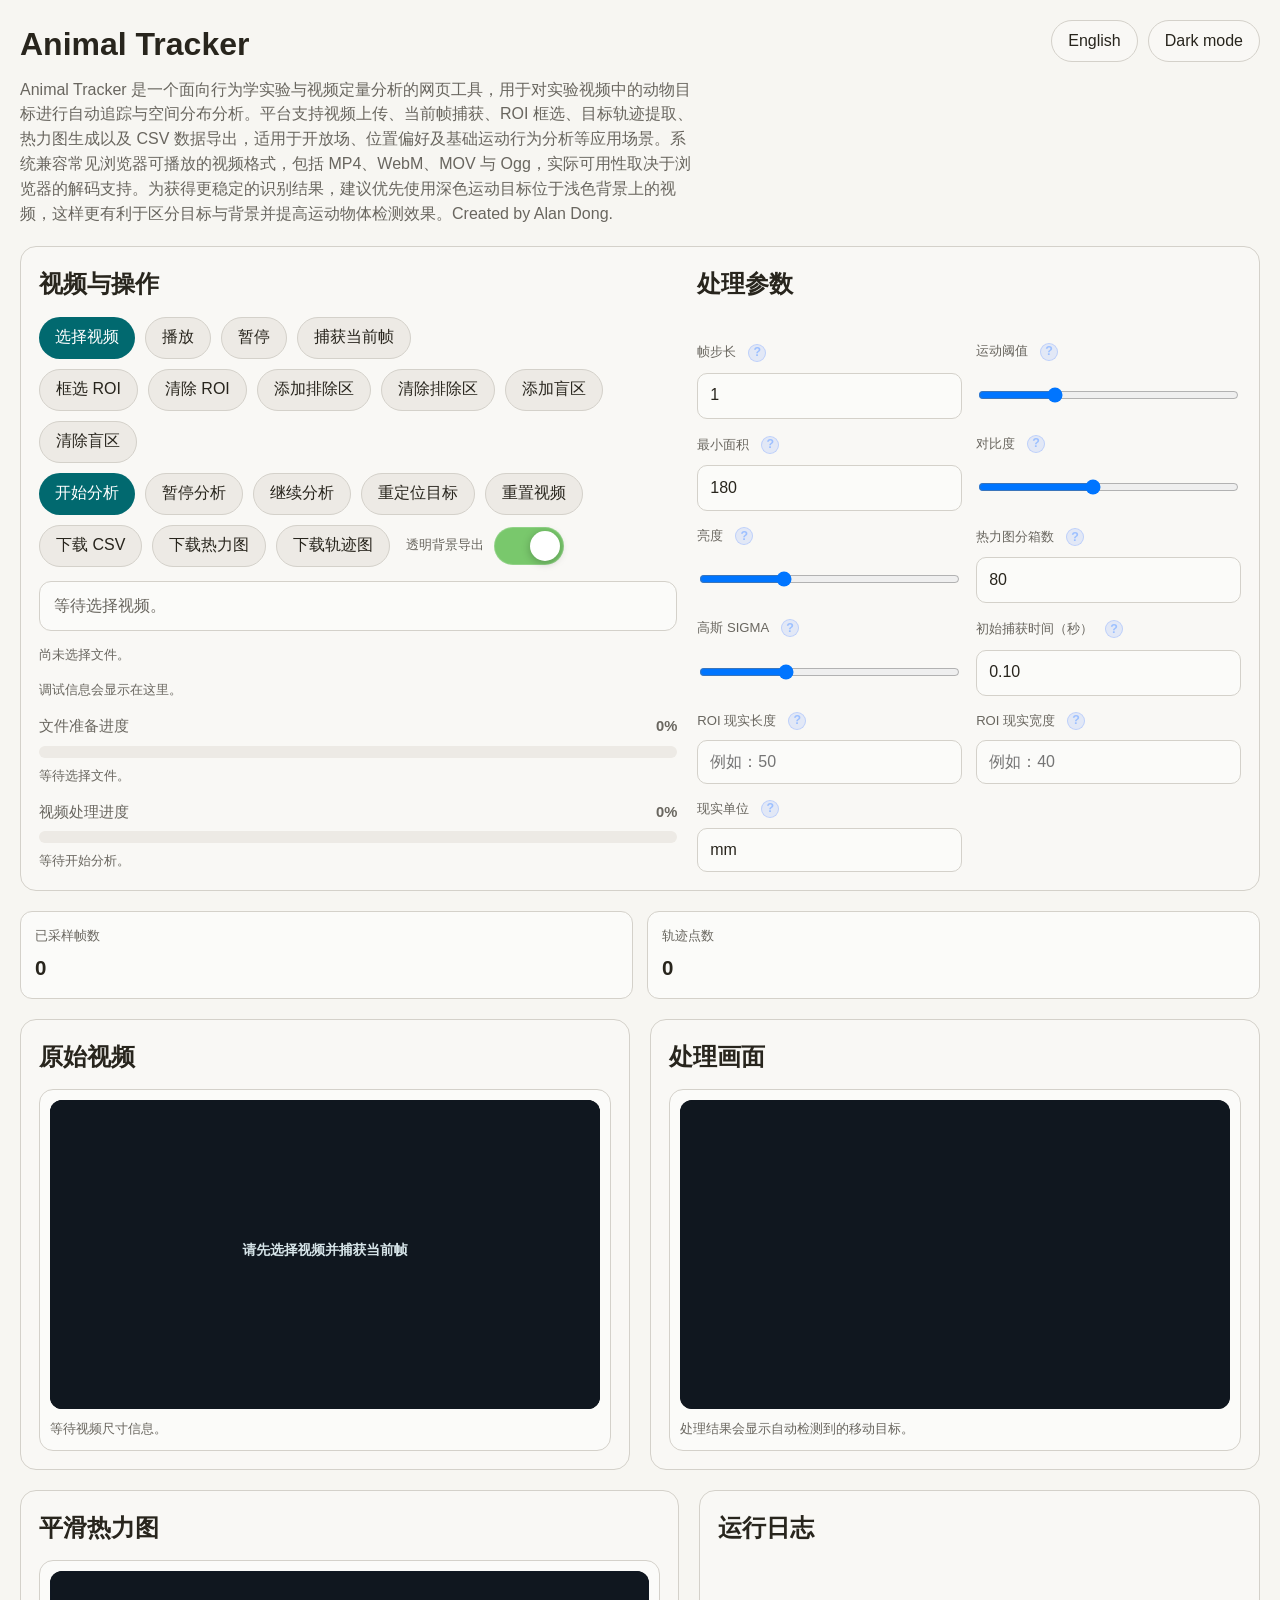
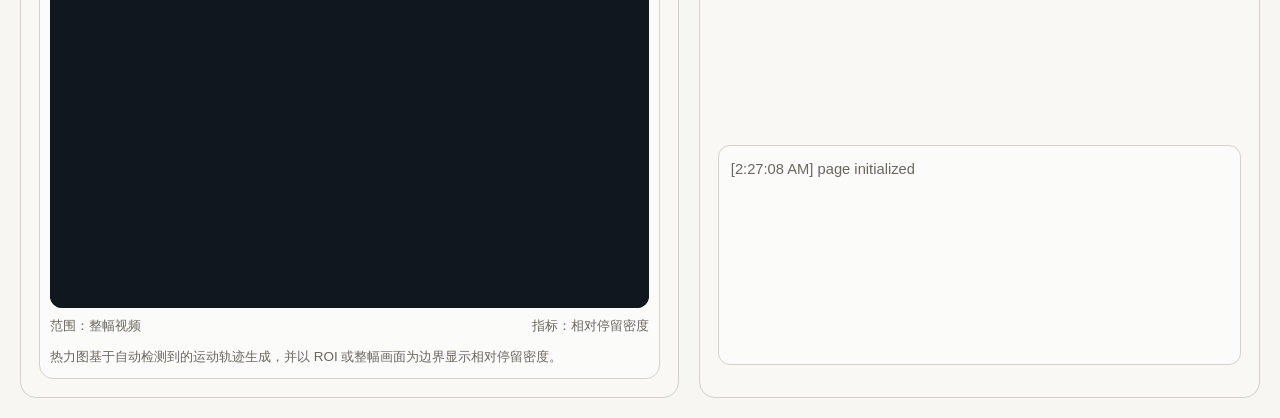
==== commit 1a83dfd2: "Add files via upload" ====
--- a/index.html
+++ b/index.html
@@ -35,18 +35,18 @@
             <button id="captureBtn" class="btn btn-secondary" type="button" data-i18n="capture" data-tooltip="截取当前视频画面作为后续框选和分析参考。">捕获当前帧</button>
           </div>
           <div class="toolbar-group">
-            <button id="roiBtn" class="btn btn-secondary" type="button" data-tooltip="在原始视频画面上拖拽一个矩形，只分析这个区域里的目标。">框选 ROI</button>
-            <button id="clearRoiBtn" class="btn btn-secondary" type="button" data-tooltip="删除当前 ROI 框，恢复整幅画面的分析。">清除 ROI</button>
-            <button id="excludeBtn" class="btn btn-secondary" type="button" data-i18n="exclude_pick" data-tooltip="在 ROI 内画出排除框，分析时忽略这些区域。">框选排除区</button>
-            <button id="clearExcludeBtn" class="btn btn-secondary" type="button" data-i18n="exclude_clear" data-tooltip="删除当前排除框。">清除排除区</button>
-            <button id="blindZoneBtn" class="btn btn-secondary" type="button" data-tooltip="添加盲区，目标在这些区域内可能暂时消失。">添加盲区</button>
-            <button id="clearBlindZonesBtn" class="btn btn-secondary" type="button" data-tooltip="清除全部盲区。">清除盲区</button>
+            <button id="roiBtn" class="btn btn-secondary" type="button" data-i18n="ROI_pick" data-tooltip="在原始视频画面上拖拽一个矩形，只分析这个区域里的目标。" data-tooltip-key="tooltip_ROI_pick">框选 ROI</button>
+            <button id="clearRoiBtn" class="btn btn-secondary" type="button" data-i18n="ROI_clear" data-tooltip="删除当前 ROI 框，恢复整幅画面的分析。" data-tooltip-key="tooltip_ROI_clear">清除 ROI</button>
+            <button id="excludeBtn" class="btn btn-secondary" type="button" data-i18n="exclude_pick" data-tooltip="在 ROI 内画出排除框，分析时忽略这些区域。" data-tooltip-key="tooltip_exclude_pick">框选排除区</button>
+            <button id="clearExcludeBtn" class="btn btn-secondary" type="button" data-i18n="exclude_clear" data-tooltip="删除当前排除框。" data-tooltip-key="tooltip_exclude_clear">清除排除区</button>
+            <button id="blindZoneBtn" class="btn btn-secondary" type="button" data-i18n="blind_pick" data-tooltip="添加盲区，目标在这些区域内可能暂时消失。" data-tooltip-key="tooltip_blind_pick">添加盲区</button>
+            <button id="clearBlindZonesBtn" class="btn btn-secondary" type="button" data-i18n="blind_clear" data-tooltip="清除全部盲区。" data-tooltip-key="tooltip_blind_clear">清除盲区</button>
           </div>
           <div class="toolbar-group">
             <button id="analyzeBtn" class="btn btn-primary" type="button" data-i18n="analyze">开始分析</button>
             <button id="pauseAnalyzeBtn" class="btn btn-secondary" type="button" data-i18n="pause_analysis">暂停分析</button>
-            <button id="resumeAnalyzeBtn" class="btn btn-secondary" type="button" title="从暂停处继续后续分析。">继续分析</button>
-            <button id="relockBtn" class="btn btn-secondary" type="button" title="请先暂停分析，再点击鱼头位置以重新定位并连接轨迹。">重定位目标</button>
+            <button id="resumeAnalyzeBtn" class="btn btn-secondary" type="button" data-i18n="resume_analysis" title="从暂停处继续后续分析。" data-title-key="title_resume_analysis">继续分析</button>
+            <button id="relockBtn" class="btn btn-secondary" type="button" data-i18n="relock_target" title="请先暂停分析，再点击鱼头位置以重新定位并连接轨迹。" data-title-key="title_relock_target">重定位目标</button>
             <button id="resetVideoBtn" class="btn btn-secondary" type="button" data-i18n="reset_video">重置视频</button>
           </div>
           <div class="toolbar-group">
@@ -54,7 +54,7 @@
             <button id="pngBtn" class="btn btn-secondary" type="button" data-i18n="download_heatmap">下载热力图</button>
             <button id="trackPngBtn" class="btn btn-secondary" type="button" data-i18n="download_trackmap">下载轨迹图</button>
             <div class="export-toggle">
-              <span id="exportBgLabel" class="export-toggle-text">透明背景导出</span>
+              <span id="exportBgLabel" class="export-toggle-text" data-i18n="transparent_export">透明背景导出</span>
               <label class="switch" for="transparentExportToggle">
                 <input id="transparentExportToggle" type="checkbox" checked />
                 <span class="slider"></span>
@@ -87,8 +87,8 @@
           <div class="field"><div class="label-row"><label for="gridBins" data-i18n="label_heatmap_bins">Heatmap bins</label><span class="help-tip" data-tooltip="控制热力图网格分辨率。数值越大，热点更细致；数值越小，热力图更平滑但细节更少。" data-tooltip-key="tooltip_heatmap_bins">?</span></div><input id="gridBins" type="number" min="30" max="180" value="80"></div>
           <div class="field"><div class="label-row"><label for="sigma" data-i18n="label_gaussian_sigma">Gaussian sigma</label><span class="help-tip" data-tooltip="控制热力图平滑强度。数值越大，热点扩散更明显；数值越小，热点更集中、更锐利。" data-tooltip-key="tooltip_gaussian_sigma">?</span></div><input id="sigma" type="range" min="1" max="6" step="0.5" value="2.5"></div>
           <div class="field"><div class="label-row"><label for="startTime" data-i18n="label_initial_capture">Initial capture time (s)</label><span class="help-tip" data-tooltip="设置首次自动截取视频画面的时间点，适合跳过开头黑屏或无效片段。" data-tooltip-key="tooltip_initial_capture">?</span></div><input id="startTime" type="number" min="0" max="5" step="0.05" value="0.10"></div>
-          <div class="field"><div class="label-row"><label for="roiRealLength" data-i18n="label_roi_real_length">ROI 现实长度</label><span class="help-tip" data-tooltip="Real-world length represented by the selected ROI." data-tooltip-key="tooltip_roi_real_length">?</span></div><input id="roiRealLength" type="number" min="0" step="0.001" placeholder="例如：50"></div>
-          <div class="field"><div class="label-row"><label for="roiRealWidth" data-i18n="label_roi_real_width">ROI 现实宽度</label><span class="help-tip" data-tooltip="Real-world width represented by the selected ROI." data-tooltip-key="tooltip_roi_real_width">?</span></div><input id="roiRealWidth" type="number" min="0" step="0.001" placeholder="例如：40"></div>
+          <div class="field"><div class="label-row"><label for="roiRealLength" data-i18n="label_roi_real_length">ROI 现实长度</label><span class="help-tip" data-tooltip="Real-world length represented by the selected ROI." data-tooltip-key="tooltip_roi_real_length">?</span></div><input id="roiRealLength" type="number" min="0" step="0.001" placeholder="例如：50" data-placeholder-zh="例如：50" data-placeholder-en="e.g.: 50"></div>
+          <div class="field"><div class="label-row"><label for="roiRealWidth" data-i18n="label_roi_real_width">ROI 现实宽度</label><span class="help-tip" data-tooltip="Real-world width represented by the selected ROI." data-tooltip-key="tooltip_roi_real_width">?</span></div><input id="roiRealWidth" type="number" min="0" step="0.001" placeholder="例如：40" data-placeholder-zh="例如：40" data-placeholder-en="e.g.: 40"></div>
           <div class="field"><div class="label-row"><label for="roiUnit" data-i18n="label_roi_unit">现实单位</label><span class="help-tip" data-tooltip="Unit for the ROI real size, such as mm, cm, or m." data-tooltip-key="tooltip_roi_unit">?</span></div><input id="roiUnit" type="text" placeholder="mm / cm / m" value="mm"></div>
         </div>
         
@@ -147,8 +147,8 @@
 
   <script>
         const i18n={
-      zh:{title:'Animal Tracker',intro:'Animal Tracker 是一个面向行为学实验与视频定量分析的网页工具，用于对实验视频中的动物目标进行自动追踪与空间分布分析。平台支持视频上传、当前帧捕获、ROI 框选、目标轨迹提取、热力图生成以及 CSV 数据导出，适用于开放场、位置偏好及基础运动行为分析等应用场景。系统兼容常见浏览器可播放的视频格式，包括 MP4、WebM、MOV 与 Ogg，实际可用性取决于浏览器的解码支持。为获得更稳定的识别结果，建议优先使用深色运动目标位于浅色背景上的视频，这样更有利于区分目标与背景并提高运动物体检测效果。Created by Alan Dong.',panel_ops:'视频与操作',choose_video:'选择视频',play:'播放',pause:'暂停',capture:'捕获当前帧',ROI_pick:'框选 ROI',exclude_pick:'添加排除区',exclude_clear:'清除排除区',blind_pick:'添加盲区',blind_clear:'清除盲区',ROI_clear:'清除 ROI',analyze:'开始分析',pause_analysis:'暂停分析',reset_video:'重置视频',download_csv:'下载 CSV',tooltip_capture:'截取当前视频画面，作为后续框选 ROI 和分析的参考。',tooltip_ROI_pick:'在捕获视频当前帧数之后，在截取画面上拖拽矩形方框，分析时只会追踪方框内的目标。',tooltip_target_pick:'先框选当前帧中的目标，后续分析会从该位置开始连续追踪。',tooltip_target_clear:'删除当前框选目标，恢复普通检测模式。',tooltip_exclude_pick:'在 ROI 内画出排除框，分析时忽略这些区域；可重复添加多个排除区。',tooltip_exclude_clear:'删除当前全部排除框。',tooltip_blind_pick:'添加盲区，目标在这些区域内可能暂时消失。',tooltip_blind_clear:'清除全部盲区。',tooltip_ROI_clear:'清除当前 ROI 框，恢复整幅画面的分析。',tooltip_csv:'导出轨迹坐标 CSV 文件，便于后续统计与作图。',download_heatmap:'下载热力图',download_trackmap:'下载轨迹图',group_video:'视频',group_roi:'取帧与 ROI',group_regions:'排除区与盲区',group_analysis:'分析控制',group_export:'结果导出',status_wait:'等待选择视频。',file_wait:'尚未选择文件。',debug_wait:'调试信息会显示在这里。',file_prep:'文件准备进度',upload_wait:'等待选择文件。',video_proc:'视频处理进度',process_wait:'等待开始分析。',panel_params:'处理参数',frames_sampled:'已采样帧数',track_points:'轨迹点数',raw_video:'原始视频',video_size_wait:'等待视频尺寸信息。',processed_view:'处理画面',process_size_wait:'处理结果会显示自动检测到的移动目标。',heatmap:'平滑热力图',heatmap_note:'热力图基于自动检测到的运动轨迹生成，并以 ROI 或整幅画面为边界显示相对停留密度。',heatmap_scope_default:'范围：整幅视频 / ROI',heatmap_scope_roi:'范围：当前 ROI',heatmap_scope_full:'范围：整幅视频',heatmap_measure:'指标：相对停留密度',heatmap_legend:'停留密度（归一化）',heatmap_legend_short:'停留密度',run_logs:'运行日志',theme_dark:'Dark mode',theme_light:'Light mode',lang_en:'English',lang_zh:'中文',status_selected:'视频文件已选中，正在加载。',status_capture:'当前帧已捕获。',status_target_pick:'请在当前帧上框选目标。',status_target_ready:'目标模板已记录，后续将用模板定位置，并让黄色框按鱼体动态变化。',status_target_cleared:'已清除当前目标框选。',status_exclude_pick:'请在当前帧上框选要忽略的区域，可重复添加多个排除区。',status_exclude_ready:'排除区已记录，分析时将忽略这些区域。',status_exclude_cleared:'已清除全部排除区。',status_blind_pick:'请框选盲区，可最多添加四个。',status_blind_ready:'盲区已记录。',status_blind_cleared:'已清除全部盲区。',status_playing:'视频正在播放。',status_paused:'视频已暂停。',status_analysis_paused:'分析已暂停。',status_start:'开始自动分析视频...',status_done:'分析完成，共提取 {n} 个追踪点。',status_need_video:'请先选择视频。',status_video_not_ready:'视频还没有成功加载。',status_meta_ok:'视频加载成功。可以直接开始分析。',status_auto_fail:'自动捕获首帧失败，可手动点击“捕获当前帧”。',status_play_fail:'播放失败，请先手动捕获当前帧。',status_end:'视频播放结束。',hint_processing:'已处理 {a}/{b} 帧，预计剩余 {t}',hint_done:'处理完成，可以导出 CSV 和热力图。',hint_init:'正在初始化处理...',hint_paused:'分析已暂停，当前结果已保留。',hint_reset:'已恢复到刚导入该视频时的状态。',detected_none:'未检测',debug_prefix:'调试信息：',file_ready:'视频已就绪：{w} × {h} px；时长 {d} 秒。',file_name:'文件名：{n}；大小：{s}；type：{t}',video_size:'原始视频尺寸：{w} × {h}',process_size:'处理画布尺寸：{w} × {h}（与原视频同比例）',canvas_prompt:'请先选择视频并捕获当前帧',label_frame_step:'帧步长',label_motion_threshold:'运动阈值',label_min_area:'最小面积',label_contrast:'对比度',label_brightness:'亮度',label_heatmap_bins:'热力图分箱数',label_gaussian_sigma:'高斯 sigma',label_initial_capture:'初始捕获时间（秒）',label_roi_real_length:'ROI 现实长度',label_roi_real_width:'ROI 现实宽度',label_roi_unit:'现实单位',tooltip_frame_step:'控制每隔多少帧取样一次。数值越小，分析越细，但处理更慢；数值越大，分析更快，但可能丢失细小运动变化。',tooltip_motion_threshold:'控制前后帧差异多大才算运动。调低更敏感，容易把噪声也当成运动；调高更严格，可能漏掉较弱移动。',tooltip_min_area:'控制最小目标面积。调小更容易识别小目标和尾巴，但也更容易引入噪点；调大可过滤杂点，但可能漏检小范围活动。',tooltip_contrast:'调整处理画面的对比度。提高后目标与背景差异更明显，但过高可能放大噪声。',tooltip_brightness:'调整处理画面的亮度。适合修正视频偏暗或偏亮的情况，但过度调整会影响目标分离效果。',tooltip_heatmap_bins:'控制热力图网格分辨率。数值越大，热点更细致；数值越小，热力图更平滑但细节更少。',tooltip_gaussian_sigma:'控制热力图平滑强度。数值越大，热点扩散更明显；数值越小，热点更集中、更锐利。',tooltip_initial_capture:'设置首次自动截取视频画面的时间点，适合跳过开头黑屏或无效片段。',tooltip_roi_real_length:'所选 ROI 在现实中的长度，用于把像素距离换算成你填写的单位。',tooltip_roi_real_width:'所选 ROI 在现实中的宽度，用于配合长度一起做空间尺度换算。',tooltip_roi_unit:'ROI 现实尺寸使用的单位，例如 mm、cm 或 m。当前导出的 CSV 坐标仍为像素。',tooltip_real_roi_length:'所选 ROI 在现实中的长度，用于把像素距离换算成你填写的单位。',tooltip_real_roi_width:'所选 ROI 在现实中的宽度，用于配合长度一起做空间尺度换算。',tooltip_real_roi_unit:'ROI 现实尺寸使用的单位，例如 mm、cm 或 m。当前导出的 CSV 坐标仍为像素。',status_roi_scale_saved:'已记录 ROI 现实尺寸：{w} × {h} {u}',status_roi_scale_missing:'未填写完整 ROI 现实宽高，CSV 将继续导出像素坐标。'},
-      en:{title:'Animal Tracker',intro:'Animal Tracker is a web-based tool for behavioral experiments and quantitative video analysis, designed to automatically track animal subjects and summarize their spatial activity patterns. The platform supports video upload, frame capture, ROI selection, trajectory extraction, heatmap generation, and CSV export, making it suitable for applications such as open field assays, location preference analysis, and basic locomotor behavior studies. Common browser-playable formats including MP4, WebM, MOV, and Ogg are supported, although actual compatibility depends on browser decoding support. For more reliable detection, videos with a dark moving subject on a light background are recommended, because this contrast makes it easier to separate the target from the background and improves motion recognition performance. Created by Alan Dong.',panel_ops:'Video and Controls',choose_video:'Choose video',play:'Play',pause:'Pause',capture:'Capture frame',ROI_pick:'Pick ROI',exclude_pick:'Add exclude zone',exclude_clear:'Clear excludes',blind_pick:'Add blind zone',blind_clear:'Clear blind zones',ROI_clear:'Clear ROI',analyze:'Start analysis',pause_analysis:'Pause analysis',reset_video:'Reset video',download_csv:'Download CSV',tooltip_capture:'Capture the current video frame as the reference for ROI selection and analysis.',tooltip_ROI_pick:'Drag a rectangle on the raw video to limit analysis to that region only.',tooltip_target_pick:'Draw the target in the current frame. Later analysis will start from this position and track it continuously.',tooltip_target_clear:'Remove the current selected target and return to normal detection mode.',tooltip_exclude_pick:'Draw exclusion boxes inside the ROI. Analysis will ignore these regions; you can add multiple boxes.',tooltip_exclude_clear:'Remove all current exclusion boxes.',tooltip_blind_pick:'Add a blind zone where the target may temporarily disappear.',tooltip_blind_clear:'Clear all blind zones.',tooltip_ROI_clear:'Remove the current ROI and return to full-frame analysis.',tooltip_csv:'Export the trajectory coordinates as a CSV file for later statistics and plotting.',download_heatmap:'Download heatmap',download_trackmap:'Download track map',group_video:'Video',group_roi:'Frame & ROI',group_regions:'Exclude & blind zones',group_analysis:'Analysis',group_export:'Export',status_wait:'Waiting for a video.',file_wait:'No file selected yet.',debug_wait:'Debug information will appear here.',file_prep:'File preparation progress',upload_wait:'Waiting for a file.',video_proc:'Video processing progress',process_wait:'Waiting to start analysis.',panel_params:'Processing Parameters',frames_sampled:'Frames sampled',track_points:'Track points',raw_video:'Original video',video_size_wait:'Waiting for video size information.',processed_view:'Processed view',process_size_wait:'The processed view will show the automatically detected moving target.',heatmap:'Smoothed Heatmap',heatmap_note:'The heatmap is generated from detected motion tracks and displays relative occupancy density within the ROI or full frame.',heatmap_scope_default:'Scope: Full frame / ROI',heatmap_scope_roi:'Scope: Current ROI',heatmap_scope_full:'Scope: Full frame',heatmap_measure:'Measure: Relative occupancy density',heatmap_legend:'Occupancy density (normalized)',heatmap_legend_short:'Occupancy density',run_logs:'Run Logs',theme_dark:'Dark mode',theme_light:'Light mode',lang_en:'English',lang_zh:'中文',status_selected:'Video file selected and loading.',status_capture:'Current frame captured.',status_roi_pick:'Drag on the raw video canvas to select ROI.',status_roi_ready:'ROI set. Analysis will run only inside the ROI.',status_roi_cleared:'ROI cleared. Full-frame analysis will be used.',status_playing:'Video is playing.',status_paused:'Video is paused.',status_analysis_paused:'Analysis paused.',status_start:'Starting automatic video analysis...',status_done:'Analysis finished with {n} track points.',status_need_video:'Please choose a video first.',status_video_not_ready:'The video is not ready yet.',status_meta_ok:'Video loaded successfully. You can start analysis now.',status_auto_fail:'Automatic first-frame capture failed. You can click Capture frame manually.',status_play_fail:'Play failed. Please capture a frame manually first.',status_end:'Video playback ended.',hint_processing:'Processed {a}/{b} frames, estimated {t} remaining',hint_done:'Processing complete. CSV and heatmap are ready to export.',hint_init:'Initializing processing...',hint_paused:'Analysis paused and current results were kept.',hint_reset:'Returned to the state right after this video was loaded.',detected_none:'Not detected',debug_prefix:'Debug:',file_ready:'Video ready: {w} × {h} px; duration {d} s.',file_name:'File: {n}; size: {s}; type: {t}',video_size:'Original video size: {w} × {h}',process_size:'Processing canvas size: {w} × {h} (same aspect ratio as source)',canvas_prompt:'Please choose a video and capture a frame first',label_frame_step:'Frame step',label_motion_threshold:'Motion threshold',label_min_area:'Min area',label_contrast:'Contrast',label_brightness:'Brightness',label_heatmap_bins:'Heatmap bins',label_gaussian_sigma:'Gaussian sigma',label_initial_capture:'Initial capture time (s)',label_roi_real_length:'Real ROI length',label_roi_real_width:'Real ROI width',label_roi_unit:'Unit',tooltip_frame_step:'Controls how many frames are skipped between samples. Lower values give finer analysis but take longer; higher values run faster but may miss subtle motion.',tooltip_motion_threshold:'Controls how much frame-to-frame change counts as motion. Lower values are more sensitive but may include noise; higher values are stricter but may miss weak movement.',tooltip_min_area:'Sets the minimum target area. Lower values detect smaller targets and tails more easily but may introduce noise; higher values filter specks but may miss small activity.',tooltip_contrast:'Adjusts contrast in the processed view. Higher contrast can separate the target from the background better, but too much may amplify noise.',tooltip_brightness:'Adjusts brightness in the processed view. Useful when the video is too dark or too bright, but excessive adjustment can hurt target separation.',tooltip_heatmap_bins:'Controls the heatmap grid resolution. Higher values give finer hotspots; lower values produce a smoother but less detailed map.',tooltip_gaussian_sigma:'Controls heatmap smoothing strength. Higher values spread hotspots more; lower values keep hotspots tighter and sharper.',tooltip_initial_capture:'Sets the time point for the first automatic frame capture, which is useful for skipping black screens or invalid opening frames.'}
+      zh:{title:'Animal Tracker',intro:'Animal Tracker 是一个面向行为学实验与视频定量分析的网页工具，用于对实验视频中的动物目标进行自动追踪与空间分布分析。平台支持视频上传、当前帧捕获、ROI 框选、目标轨迹提取、热力图生成以及 CSV 数据导出，适用于开放场、位置偏好及基础运动行为分析等应用场景。系统兼容常见浏览器可播放的视频格式，包括 MP4、WebM、MOV 与 Ogg，实际可用性取决于浏览器的解码支持。为获得更稳定的识别结果，建议优先使用深色运动目标位于浅色背景上的视频，这样更有利于区分目标与背景并提高运动物体检测效果。Created by Alan Dong.',panel_ops:'视频与操作',choose_video:'选择视频',play:'播放',pause:'暂停',capture:'捕获当前帧',ROI_pick:'框选 ROI',exclude_pick:'添加排除区',exclude_clear:'清除排除区',blind_pick:'添加盲区',blind_clear:'清除盲区',ROI_clear:'清除 ROI',analyze:'开始分析',pause_analysis:'暂停分析',resume_analysis:'继续分析',relock_target:'重定位目标',transparent_export:'透明背景导出',reset_video:'重置视频',download_csv:'下载 CSV',tooltip_capture:'截取当前视频画面，作为后续框选 ROI 和分析的参考。',tooltip_ROI_pick:'在捕获视频当前帧数之后，在截取画面上拖拽矩形方框，分析时只会追踪方框内的目标。',tooltip_target_pick:'先框选当前帧中的目标，后续分析会从该位置开始连续追踪。',tooltip_target_clear:'删除当前框选目标，恢复普通检测模式。',tooltip_exclude_pick:'在 ROI 内画出排除框，分析时忽略这些区域；可重复添加多个排除区。',tooltip_exclude_clear:'删除当前全部排除框。',tooltip_blind_pick:'添加盲区，目标在这些区域内可能暂时消失。',tooltip_blind_clear:'清除全部盲区。',tooltip_ROI_clear:'清除当前 ROI 框，恢复整幅画面的分析。',tooltip_csv:'导出轨迹坐标 CSV 文件，便于后续统计与作图。',download_heatmap:'下载热力图',download_trackmap:'下载轨迹图',group_video:'视频',group_roi:'取帧与 ROI',group_regions:'排除区与盲区',group_analysis:'分析控制',group_export:'结果导出',status_wait:'等待选择视频。',file_wait:'尚未选择文件。',debug_wait:'调试信息会显示在这里。',file_prep:'文件准备进度',upload_wait:'等待选择文件。',video_proc:'视频处理进度',process_wait:'等待开始分析。',panel_params:'处理参数',frames_sampled:'已采样帧数',track_points:'轨迹点数',raw_video:'原始视频',video_size_wait:'等待视频尺寸信息。',processed_view:'处理画面',process_size_wait:'处理结果会显示自动检测到的移动目标。',heatmap:'平滑热力图',heatmap_note:'热力图基于自动检测到的运动轨迹生成，并以 ROI 或整幅画面为边界显示相对停留密度。',heatmap_scope_default:'范围：整幅视频 / ROI',heatmap_scope_roi:'范围：当前 ROI',heatmap_scope_full:'范围：整幅视频',heatmap_measure:'指标：相对停留密度',heatmap_legend:'停留密度（归一化）',heatmap_legend_short:'停留密度',run_logs:'运行日志',title_resume_analysis:'从暂停处继续后续分析。',title_relock_target:'请先暂停分析，再点击鱼头位置以重新定位并连接轨迹。',title_resume_analysis:'Continue analysis from the paused position.',title_relock_target:'Pause analysis first, then click the fish head to relock and reconnect the trajectory.',theme_dark:'Dark mode',theme_light:'Light mode',lang_en:'English',lang_zh:'中文',status_selected:'视频文件已选中，正在加载。',status_capture:'当前帧已捕获。',status_target_pick:'请在当前帧上框选目标。',status_target_ready:'目标模板已记录，后续将用模板定位置，并让黄色框按鱼体动态变化。',status_target_cleared:'已清除当前目标框选。',status_exclude_pick:'请在当前帧上框选要忽略的区域，可重复添加多个排除区。',status_exclude_ready:'排除区已记录，分析时将忽略这些区域。',status_exclude_cleared:'已清除全部排除区。',status_blind_pick:'请框选盲区，可最多添加四个。',status_blind_ready:'盲区已记录。',status_blind_cleared:'已清除全部盲区。',status_playing:'视频正在播放。',status_paused:'视频已暂停。',status_analysis_paused:'分析已暂停。',status_start:'开始自动分析视频...',status_done:'分析完成，共提取 {n} 个追踪点。',status_need_video:'请先选择视频。',status_video_not_ready:'视频还没有成功加载。',status_meta_ok:'视频加载成功。可以直接开始分析。',status_auto_fail:'自动捕获首帧失败，可手动点击“捕获当前帧”。',status_play_fail:'播放失败，请先手动捕获当前帧。',status_end:'视频播放结束。',hint_processing:'已处理 {a}/{b} 帧，预计剩余 {t}',hint_done:'处理完成，可以导出 CSV 和热力图。',hint_init:'正在初始化处理...',hint_paused:'分析已暂停，当前结果已保留。',hint_reset:'已恢复到刚导入该视频时的状态。',detected_none:'未检测',debug_prefix:'调试信息：',file_ready:'视频已就绪：{w} × {h} px；时长 {d} 秒。',file_name:'文件名：{n}；大小：{s}；type：{t}',video_size:'原始视频尺寸：{w} × {h}',process_size:'处理画布尺寸：{w} × {h}（与原视频同比例）',canvas_prompt:'请先选择视频并捕获当前帧',label_frame_step:'帧步长',label_motion_threshold:'运动阈值',label_min_area:'最小面积',label_contrast:'对比度',label_brightness:'亮度',label_heatmap_bins:'热力图分箱数',label_gaussian_sigma:'高斯 sigma',label_initial_capture:'初始捕获时间（秒）',label_roi_real_length:'ROI 现实长度',label_roi_real_width:'ROI 现实宽度',label_roi_unit:'现实单位',tooltip_frame_step:'控制每隔多少帧取样一次。数值越小，分析越细，但处理更慢；数值越大，分析更快，但可能丢失细小运动变化。',tooltip_motion_threshold:'控制前后帧差异多大才算运动。调低更敏感，容易把噪声也当成运动；调高更严格，可能漏掉较弱移动。',tooltip_min_area:'控制最小目标面积。调小更容易识别小目标和尾巴，但也更容易引入噪点；调大可过滤杂点，但可能漏检小范围活动。',tooltip_contrast:'调整处理画面的对比度。提高后目标与背景差异更明显，但过高可能放大噪声。',tooltip_brightness:'调整处理画面的亮度。适合修正视频偏暗或偏亮的情况，但过度调整会影响目标分离效果。',tooltip_heatmap_bins:'控制热力图网格分辨率。数值越大，热点更细致；数值越小，热力图更平滑但细节更少。',tooltip_gaussian_sigma:'控制热力图平滑强度。数值越大，热点扩散更明显；数值越小，热点更集中、更锐利。',tooltip_initial_capture:'设置首次自动截取视频画面的时间点，适合跳过开头黑屏或无效片段。',tooltip_roi_real_length:'所选 ROI 在现实中的长度，用于把像素距离换算成你填写的单位。',tooltip_roi_real_width:'所选 ROI 在现实中的宽度，用于配合长度一起做空间尺度换算。',tooltip_roi_unit:'ROI 现实尺寸使用的单位，例如 mm、cm 或 m。当前导出的 CSV 坐标仍为像素。',tooltip_real_roi_length:'所选 ROI 在现实中的长度，用于把像素距离换算成你填写的单位。',tooltip_real_roi_width:'所选 ROI 在现实中的宽度，用于配合长度一起做空间尺度换算。',tooltip_real_roi_unit:'ROI 现实尺寸使用的单位，例如 mm、cm 或 m。当前导出的 CSV 坐标仍为像素。',status_roi_scale_saved:'已记录 ROI 现实尺寸：{w} × {h} {u}',status_roi_scale_missing:'未填写完整 ROI 现实宽高，CSV 将继续导出像素坐标。'},
+      en:{title:'Animal Tracker',intro:'Animal Tracker is a web-based tool for behavioral experiments and quantitative video analysis, designed to automatically track animal subjects and summarize their spatial activity patterns. The platform supports video upload, frame capture, ROI selection, trajectory extraction, heatmap generation, and CSV export, making it suitable for applications such as open field assays, location preference analysis, and basic locomotor behavior studies. Common browser-playable formats including MP4, WebM, MOV, and Ogg are supported, although actual compatibility depends on browser decoding support. For more reliable detection, videos with a dark moving subject on a light background are recommended, because this contrast makes it easier to separate the target from the background and improves motion recognition performance. Created by Alan Dong.',panel_ops:'Video and Controls',choose_video:'Choose video',play:'Play',pause:'Pause',capture:'Capture frame',ROI_pick:'Pick ROI',exclude_pick:'Add exclude zone',exclude_clear:'Clear excludes',blind_pick:'Add blind zone',blind_clear:'Clear blind zones',ROI_clear:'Clear ROI',analyze:'Start analysis',pause_analysis:'Pause analysis',resume_analysis:'Resume analysis',relock_target:'Relock target',transparent_export:'Transparent export',reset_video:'Reset video',download_csv:'Download CSV',tooltip_capture:'Capture the current video frame as the reference for ROI selection and analysis.',tooltip_ROI_pick:'Drag a rectangle on the raw video to limit analysis to that region only.',tooltip_target_pick:'Draw the target in the current frame. Later analysis will start from this position and track it continuously.',tooltip_target_clear:'Remove the current selected target and return to normal detection mode.',tooltip_exclude_pick:'Draw exclusion boxes inside the ROI. Analysis will ignore these regions; you can add multiple boxes.',tooltip_exclude_clear:'Remove all current exclusion boxes.',tooltip_blind_pick:'Add a blind zone where the target may temporarily disappear.',tooltip_blind_clear:'Clear all blind zones.',tooltip_ROI_clear:'Remove the current ROI and return to full-frame analysis.',tooltip_csv:'Export the trajectory coordinates as a CSV file for later statistics and plotting.',download_heatmap:'Download heatmap',download_trackmap:'Download track map',group_video:'Video',group_roi:'Frame & ROI',group_regions:'Exclude & blind zones',group_analysis:'Analysis',group_export:'Export',status_wait:'Waiting for a video.',file_wait:'No file selected yet.',debug_wait:'Debug information will appear here.',file_prep:'File preparation progress',upload_wait:'Waiting for a file.',video_proc:'Video processing progress',process_wait:'Waiting to start analysis.',panel_params:'Processing Parameters',frames_sampled:'Frames sampled',track_points:'Track points',raw_video:'Original video',video_size_wait:'Waiting for video size information.',processed_view:'Processed view',process_size_wait:'The processed view will show the automatically detected moving target.',heatmap:'Smoothed Heatmap',heatmap_note:'The heatmap is generated from detected motion tracks and displays relative occupancy density within the ROI or full frame.',heatmap_scope_default:'Scope: Full frame / ROI',heatmap_scope_roi:'Scope: Current ROI',heatmap_scope_full:'Scope: Full frame',heatmap_measure:'Measure: Relative occupancy density',heatmap_legend:'Occupancy density (normalized)',heatmap_legend_short:'Occupancy density',run_logs:'Run Logs',title_resume_analysis:'从暂停处继续后续分析。',title_relock_target:'请先暂停分析，再点击鱼头位置以重新定位并连接轨迹。',theme_dark:'Dark mode',theme_light:'Light mode',lang_en:'English',lang_zh:'中文',status_selected:'Video file selected and loading.',status_capture:'Current frame captured.',status_roi_pick:'Drag on the raw video canvas to select ROI.',status_roi_ready:'ROI set. Analysis will run only inside the ROI.',status_roi_cleared:'ROI cleared. Full-frame analysis will be used.',status_playing:'Video is playing.',status_paused:'Video is paused.',status_analysis_paused:'Analysis paused.',status_start:'Starting automatic video analysis...',status_done:'Analysis finished with {n} track points.',status_need_video:'Please choose a video first.',status_video_not_ready:'The video is not ready yet.',status_meta_ok:'Video loaded successfully. You can start analysis now.',status_auto_fail:'Automatic first-frame capture failed. You can click Capture frame manually.',status_play_fail:'Play failed. Please capture a frame manually first.',status_end:'Video playback ended.',hint_processing:'Processed {a}/{b} frames, estimated {t} remaining',hint_done:'Processing complete. CSV and heatmap are ready to export.',hint_init:'Initializing processing...',hint_paused:'Analysis paused and current results were kept.',hint_reset:'Returned to the state right after this video was loaded.',detected_none:'Not detected',debug_prefix:'Debug:',file_ready:'Video ready: {w} × {h} px; duration {d} s.',file_name:'File: {n}; size: {s}; type: {t}',video_size:'Original video size: {w} × {h}',process_size:'Processing canvas size: {w} × {h} (same aspect ratio as source)',canvas_prompt:'Please choose a video and capture a frame first',label_frame_step:'Frame step',label_motion_threshold:'Motion threshold',label_min_area:'Min area',label_contrast:'Contrast',label_brightness:'Brightness',label_heatmap_bins:'Heatmap bins',label_gaussian_sigma:'Gaussian sigma',label_initial_capture:'Initial capture time (s)',label_roi_real_length:'Real ROI length',label_roi_real_width:'Real ROI width',label_roi_unit:'Unit',tooltip_frame_step:'Controls how many frames are skipped between samples. Lower values give finer analysis but take longer; higher values run faster but may miss subtle motion.',tooltip_motion_threshold:'Controls how much frame-to-frame change counts as motion. Lower values are more sensitive but may include noise; higher values are stricter but may miss weak movement.',tooltip_min_area:'Sets the minimum target area. Lower values detect smaller targets and tails more easily but may introduce noise; higher values filter specks but may miss small activity.',tooltip_contrast:'Adjusts contrast in the processed view. Higher contrast can separate the target from the background better, but too much may amplify noise.',tooltip_brightness:'Adjusts brightness in the processed view. Useful when the video is too dark or too bright, but excessive adjustment can hurt target separation.',tooltip_heatmap_bins:'Controls the heatmap grid resolution. Higher values give finer hotspots; lower values produce a smoother but less detailed map.',tooltip_gaussian_sigma:'Controls heatmap smoothing strength. Higher values spread hotspots more; lower values keep hotspots tighter and sharper.',tooltip_initial_capture:'Sets the time point for the first automatic frame capture, which is useful for skipping black screens or invalid opening frames.'}
     };
     const html=document.documentElement;
     const els={langToggle:document.getElementById('langToggle'),themeToggle:document.getElementById('themeToggle'),videoInput:document.getElementById('videoInput'),playBtn:document.getElementById('playBtn'),pauseBtn:document.getElementById('pauseBtn'),captureBtn:document.getElementById('captureBtn'),roiBtn:document.getElementById('roiBtn'),excludeBtn:document.getElementById('excludeBtn'),clearExcludeBtn:document.getElementById('clearExcludeBtn'),blindZoneBtn:document.getElementById('blindZoneBtn'),clearBlindZonesBtn:document.getElementById('clearBlindZonesBtn'),clearRoiBtn:document.getElementById('clearRoiBtn'),analyzeBtn:document.getElementById('analyzeBtn'),pauseAnalyzeBtn:document.getElementById('pauseAnalyzeBtn'),resumeAnalyzeBtn:document.getElementById('resumeAnalyzeBtn'),relockBtn:document.getElementById('relockBtn'),resetVideoBtn:document.getElementById('resetVideoBtn'),csvBtn:document.getElementById('csvBtn'),pngBtn:document.getElementById('pngBtn'),trackPngBtn:document.getElementById('trackPngBtn'),undoZoneBtn:document.getElementById('undoZoneBtn'),exportBgLabel:document.getElementById('exportBgLabel'),transparentExportToggle:document.getElementById('transparentExportToggle'),sourceVideo:document.getElementById('sourceVideo'),rawCanvas:document.getElementById('rawCanvas'),displayCanvas:document.getElementById('displayCanvas'),heatmapCanvas:document.getElementById('heatmapCanvas'),trackCanvas:document.getElementById('trackCanvas'),captureCanvas:document.getElementById('captureCanvas'),statusText:document.getElementById('statusText'),fileInfo:document.getElementById('fileInfo'),debugInfo:document.getElementById('debugInfo'),uploadPercent:document.getElementById('uploadPercent'),uploadBar:document.getElementById('uploadBar'),uploadHint:document.getElementById('uploadHint'),processPercent:document.getElementById('processPercent'),processBar:document.getElementById('processBar'),processHint:document.getElementById('processHint'),eventLog:document.getElementById('eventLog'),framesMetric:document.getElementById('framesMetric'),pointsMetric:document.getElementById('pointsMetric'),sampleStep:document.getElementById('sampleStep'),threshold:document.getElementById('threshold'),minArea:document.getElementById('minArea'),searchRadius:document.getElementById('searchRadius'),areaTolerance:document.getElementById('areaTolerance'),contrast:document.getElementById('contrast'),brightness:document.getElementById('brightness'),gridBins:document.getElementById('gridBins'),sigma:document.getElementById('sigma'),startTime:document.getElementById('startTime'),roiRealLength:document.getElementById('roiRealLength'),roiRealWidth:document.getElementById('roiRealWidth'),roiUnit:document.getElementById('roiUnit'),videoSizeInfo:document.getElementById('videoSizeInfo'),processSizeInfo:document.getElementById('processSizeInfo'),heatmapScope:document.getElementById('heatmapScope'),heatmapMeasure:document.getElementById('heatmapMeasure')};
@@ -159,7 +159,7 @@
     let lang='zh'; let currentObjectUrl=''; let exportTransparent=true; let zoneHistory=[]; let targetTemplate=null,targetRect=null,targetDraft=null,targetSelecting=false,targetTemplatePatch=null,targetTemplateSize=null; let tracks=[]; let csvText='time_sec,x_px,y_px,point_type\n'; let baseWidth=960,baseHeight=540; let capturedFrameGray=null; let previousPreviewGray=null; let playTimer=null; let detectedBox=null; let stablePoint=null; let analysisPaused=false; let pausedAtTime=0; let lastAnalyzedTime=0; let manualRelockPointMode=false; let manualRelockAnchor=null; let manualRelockPoint=null; let roiRect=null; let roiDraft=null; let roiSelecting=false; let roiStart=null; let excludeRects=[]; let excludeDraft=null; let excludeSelecting=false; let blindZoneRects=[]; let blindZoneDraft=null; let blindZoneSelecting=false; let pendingBlindGap=null;
     const t=(k,v={})=>{let s=((i18n[lang]&&i18n[lang][k])!==undefined)?i18n[lang][k]:k;for(const [a,b] of Object.entries(v))s=s.replace(`{${a}}`,b);return s};
     function bindUserActionLogs(){const actionMap=[['playBtn','播放','Play'],['pauseBtn','暂停','Pause'],['captureBtn','捕获当前帧','Capture frame'],['roiBtn','框选 ROI','Pick ROI'],['excludeBtn','添加排除区','Add exclude zone'],['clearExcludeBtn','清除排除区','Clear excludes'],['blindZoneBtn','添加盲区','Add blind zone'],['clearBlindZonesBtn','清除盲区','Clear blind zones'],['clearRoiBtn','清除 ROI','Clear ROI'],['analyzeBtn','开始分析','Start analysis'],['pauseAnalyzeBtn','暂停分析','Pause analysis'],['resetVideoBtn','重置视频','Reset video'],['csvBtn','下载 CSV','Download CSV'],['pngBtn','下载热力图','Download heatmap'],['trackPngBtn','下载轨迹图','Download track map'],['undoZoneBtn','撤回上一步','Undo last'],['themeToggle','切换主题','Toggle theme'],['langToggle','切换语言','Toggle language']];actionMap.forEach(([id,labelZh,labelEn])=>{const el=els[id];if(!el||el.dataset.userActionBound==='1')return;el.dataset.userActionBound='1';el.addEventListener('pointerdown',()=>userClickLog(labelZh,labelEn),{passive:true})});const chooseLabel=document.querySelector('label[for="videoInput"]');if(chooseLabel&&chooseLabel.dataset.userActionBound!=='1'){chooseLabel.dataset.userActionBound='1';chooseLabel.addEventListener('pointerdown',()=>userClickLog('选择视频','Choose video'),{passive:true})}if(els.videoInput&&els.videoInput.dataset.userActionBound!=='1'){els.videoInput.dataset.userActionBound='1';els.videoInput.addEventListener('change',()=>log(lang==='zh'?'用户已选择视频文件':'User selected a video file'))}}
-    function applyLanguage(){document.documentElement.lang=lang==='zh'?'zh-CN':'en';document.querySelectorAll('[data-i18n]').forEach(el=>{el.textContent=t(el.dataset.i18n)});els.langToggle.textContent=lang==='zh'?t('lang_en'):t('lang_zh');els.themeToggle.textContent=html.getAttribute('data-theme')==='dark'?t('theme_light'):t('theme_dark');if(els.roiBtn){els.roiBtn.textContent=t('ROI_pick');els.roiBtn.setAttribute('data-tooltip',t('tooltip_ROI_pick'));}if(els.clearExcludeBtn){els.clearExcludeBtn.textContent=t('exclude_clear');els.clearExcludeBtn.setAttribute('data-tooltip',t('tooltip_exclude_clear'));}if(els.blindZoneBtn){els.blindZoneBtn.textContent=t('blind_pick');els.blindZoneBtn.setAttribute('data-tooltip',t('tooltip_blind_pick'));}if(els.clearBlindZonesBtn){els.clearBlindZonesBtn.textContent=t('blind_clear');els.clearBlindZonesBtn.setAttribute('data-tooltip',t('tooltip_blind_clear'));}if(els.clearRoiBtn){els.clearRoiBtn.textContent=t('ROI_clear');els.clearRoiBtn.setAttribute('data-tooltip',t('tooltip_ROI_clear'));}if(els.captureBtn)els.captureBtn.setAttribute('data-tooltip',t('tooltip_capture'));if(els.csvBtn)els.csvBtn.setAttribute('data-tooltip',t('tooltip_csv'));if(els.undoZoneBtn){els.undoZoneBtn.textContent=lang==='zh'?'撤回上一步':'Undo last';els.undoZoneBtn.setAttribute('data-tooltip',lang==='zh'?'撤回上一次添加的排除区或盲区。':'Undo the last added exclude zone or blind zone.');}if(els.exportBgLabel)els.exportBgLabel.textContent=lang==='zh'?'透明背景导出':'Transparent export';const tooltipFallbacks={zh:{tooltip_roi_real_length:'所选 ROI 在现实中的长度，用于把像素距离换算成你填写的单位。',tooltip_roi_real_width:'所选 ROI 在现实中的宽度，用于配合长度一起做空间尺度换算。',tooltip_roi_unit:'ROI 现实尺寸使用的单位，例如 mm、cm 或 m。当前导出的 CSV 坐标仍为像素。',tooltip_real_roi_length:'所选 ROI 在现实中的长度，用于把像素距离换算成你填写的单位。',tooltip_real_roi_width:'所选 ROI 在现实中的宽度，用于配合长度一起做空间尺度换算。',tooltip_real_roi_unit:'ROI 现实尺寸使用的单位，例如 mm、cm 或 m。当前导出的 CSV 坐标仍为像素。'},en:{tooltip_roi_real_length:'Real-world length represented by the selected ROI. Use this to convert ROI-related distances from pixels into your chosen unit.',tooltip_roi_real_width:'Real-world width represented by the selected ROI. Use this together with ROI length for spatial scaling.',tooltip_roi_unit:'Unit for the ROI real size, such as mm, cm, or m. Exported CSV coordinates are still stored in pixels.',tooltip_real_roi_length:'Real-world length represented by the selected ROI. Use this to convert ROI-related distances from pixels into your chosen unit.',tooltip_real_roi_width:'Real-world width represented by the selected ROI. Use this together with ROI length for spatial scaling.',tooltip_real_roi_unit:'Unit for the ROI real size, such as mm, cm, or m. Exported CSV coordinates are still stored in pixels.'}};document.querySelectorAll('.help-tip[data-tooltip-key]').forEach(el=>{const key=el.dataset.tooltipKey||'';const mapped=(tooltipFallbacks[lang]&&tooltipFallbacks[lang][key])||'';const val=t(key);el.setAttribute('data-tooltip',(val&&val!==key)?val:(mapped||el.getAttribute('data-tooltip')||''))});if(!capturedFrameGray)drawRawCanvas()}
+    function applyLanguage(){document.documentElement.lang=lang==='zh'?'zh-CN':'en';document.querySelectorAll('[data-i18n]').forEach(el=>{el.textContent=t(el.dataset.i18n)});document.querySelectorAll('[data-title-key]').forEach(el=>{el.setAttribute('title',t(el.dataset.titleKey))});document.querySelectorAll('[data-placeholder-en],[data-placeholder-zh]').forEach(el=>{el.setAttribute('placeholder',lang==='zh'?(el.dataset.placeholderZh||el.getAttribute('placeholder')||''):(el.dataset.placeholderEn||el.getAttribute('placeholder')||''))});els.langToggle.textContent=lang==='zh'?t('lang_en'):t('lang_zh');els.themeToggle.textContent=html.getAttribute('data-theme')==='dark'?t('theme_light'):t('theme_dark');if(els.roiBtn){els.roiBtn.textContent=t('ROI_pick');els.roiBtn.setAttribute('data-tooltip',t('tooltip_ROI_pick'));}if(els.excludeBtn){els.excludeBtn.textContent=t('exclude_pick');els.excludeBtn.setAttribute('data-tooltip',t('tooltip_exclude_pick'));}if(els.clearExcludeBtn){els.clearExcludeBtn.textContent=t('exclude_clear');els.clearExcludeBtn.setAttribute('data-tooltip',t('tooltip_exclude_clear'));}if(els.blindZoneBtn){els.blindZoneBtn.textContent=t('blind_pick');els.blindZoneBtn.setAttribute('data-tooltip',t('tooltip_blind_pick'));}if(els.clearBlindZonesBtn){els.clearBlindZonesBtn.textContent=t('blind_clear');els.clearBlindZonesBtn.setAttribute('data-tooltip',t('tooltip_blind_clear'));}if(els.clearRoiBtn){els.clearRoiBtn.textContent=t('ROI_clear');els.clearRoiBtn.setAttribute('data-tooltip',t('tooltip_ROI_clear'));}if(els.captureBtn)els.captureBtn.setAttribute('data-tooltip',t('tooltip_capture'));if(els.csvBtn)els.csvBtn.setAttribute('data-tooltip',t('tooltip_csv'));if(els.undoZoneBtn){els.undoZoneBtn.textContent=lang==='zh'?'撤回上一步':'Undo last';els.undoZoneBtn.setAttribute('data-tooltip',lang==='zh'?'撤回上一次添加的排除区或盲区。':'Undo the last added exclude zone or blind zone.');}if(els.exportBgLabel)els.exportBgLabel.textContent=t('transparent_export');const tooltipFallbacks={zh:{tooltip_roi_real_length:'所选 ROI 在现实中的长度，用于把像素距离换算成你填写的单位。',tooltip_roi_real_width:'所选 ROI 在现实中的宽度，用于配合长度一起做空间尺度换算。',tooltip_roi_unit:'ROI 现实尺寸使用的单位，例如 mm、cm 或 m。当前导出的 CSV 坐标仍为像素。',tooltip_real_roi_length:'所选 ROI 在现实中的长度，用于把像素距离换算成你填写的单位。',tooltip_real_roi_width:'所选 ROI 在现实中的宽度，用于配合长度一起做空间尺度换算。',tooltip_real_roi_unit:'ROI 现实尺寸使用的单位，例如 mm、cm 或 m。当前导出的 CSV 坐标仍为像素。'},en:{tooltip_roi_real_length:'Real-world length represented by the selected ROI. Use this to convert ROI-related distances from pixels into your chosen unit.',tooltip_roi_real_width:'Real-world width represented by the selected ROI. Use this together with ROI length for spatial scaling.',tooltip_roi_unit:'Unit for the ROI real size, such as mm, cm, or m. Exported CSV coordinates are still stored in pixels.',tooltip_real_roi_length:'Real-world length represented by the selected ROI. Use this to convert ROI-related distances from pixels into your chosen unit.',tooltip_real_roi_width:'Real-world width represented by the selected ROI. Use this together with ROI length for spatial scaling.',tooltip_real_roi_unit:'Unit for the ROI real size, such as mm, cm, or m. Exported CSV coordinates are still stored in pixels.'}};document.querySelectorAll('.help-tip[data-tooltip-key]').forEach(el=>{const key=el.dataset.tooltipKey||'';const mapped=(tooltipFallbacks[lang]&&tooltipFallbacks[lang][key])||'';const val=t(key);el.setAttribute('data-tooltip',(val&&val!==key)?val:(mapped||el.getAttribute('data-tooltip')||''))});if(!capturedFrameGray)drawRawCanvas()}
     function log(m){if(!els.eventLog)return;const ts=new Date().toLocaleTimeString();const line=document.createElement('div');line.textContent=`[${ts}] ${m}`;els.eventLog.prepend(line)}
     let lastUserActionKey=''; let lastUserActionAt=0;
     function userClickLog(labelZh,labelEn){const msg=lang==='zh'?`用户点击${labelZh}`:`User clicked ${labelEn}`;const now=Date.now();if(msg===lastUserActionKey&&now-lastUserActionAt<700)return;lastUserActionKey=msg;lastUserActionAt=now;log(msg)}
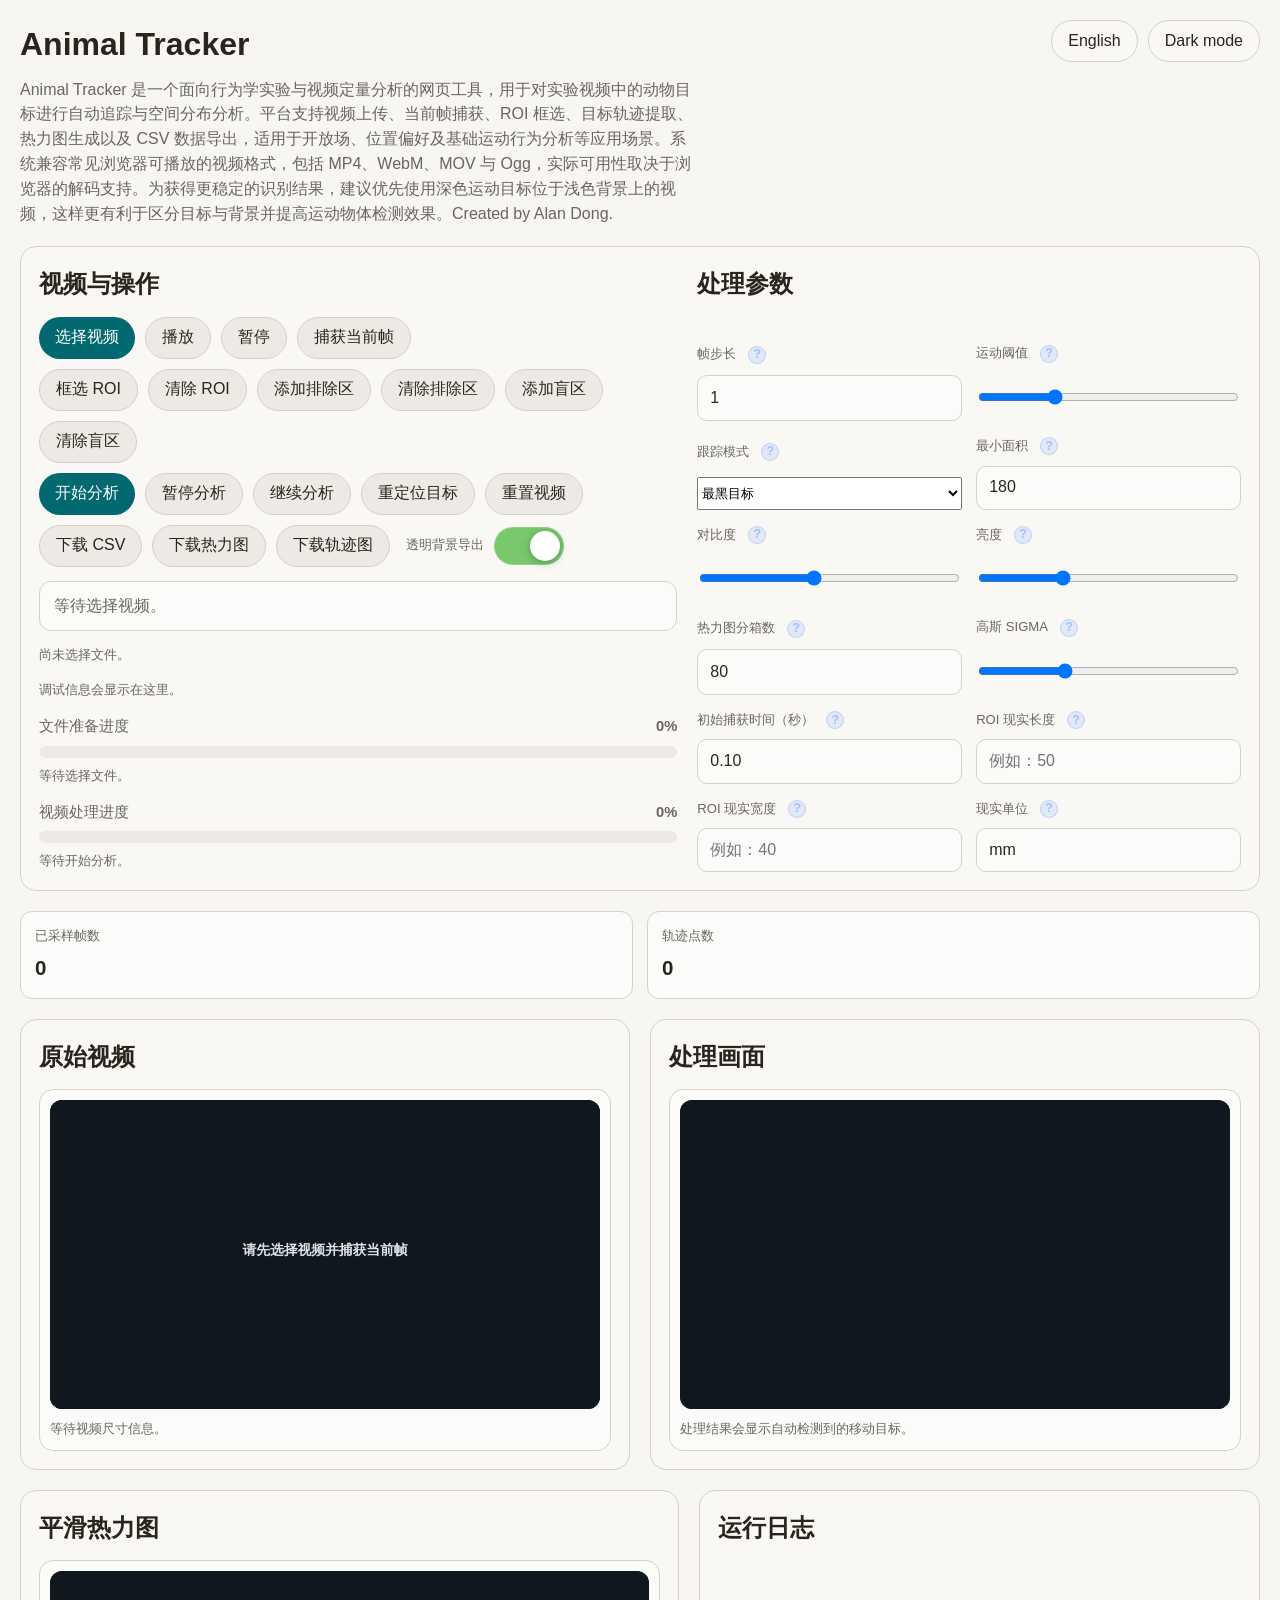
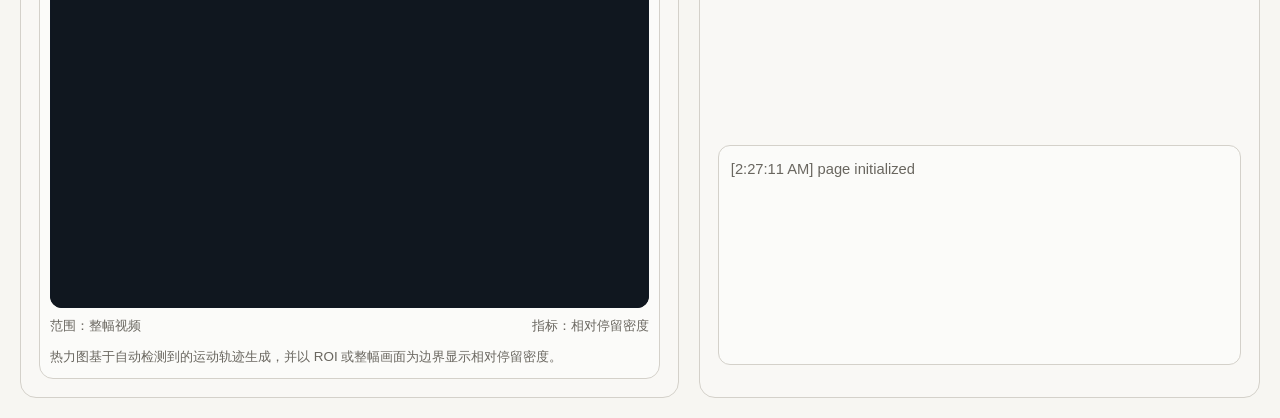
==== commit 27f8d377: "Add files via upload" ====
--- a/index.html
+++ b/index.html
@@ -81,6 +81,7 @@
         <div class="fieldgrid">
           <div class="field"><div class="label-row"><label for="sampleStep" data-i18n="label_frame_step">Frame step</label><span class="help-tip" data-tooltip="控制每隔多少帧取样一次。数值越小，分析越细，但处理更慢；数值越大，分析更快，但可能丢失细小运动变化。" data-tooltip-key="tooltip_frame_step">?</span></div><input id="sampleStep" type="number" min="1" max="20" value="1"></div>
           <div class="field"><div class="label-row"><label for="threshold" data-i18n="label_motion_threshold">Motion threshold</label><span class="help-tip" data-tooltip="控制前后帧差异多大才算运动。调低更敏感，容易把噪声也当成运动；调高更严格，可能漏掉较弱移动。" data-tooltip-key="tooltip_motion_threshold">?</span></div><input id="threshold" type="range" min="5" max="80" value="24"></div>
+          <div class="field"><div class="label-row"><label for="trackingMode" data-i18n="label_tracking_mode">Tracking mode</label><span class="help-tip" data-tooltip="切换以最黑区域或最亮区域作为主要跟踪目标。白鼠场景建议选择最亮目标。" data-tooltip-key="tooltip_tracking_mode">?</span></div><select id="trackingMode"><option value="dark">Dark target / 最黑目标</option><option value="bright">Bright target / 最亮目标</option></select></div>
           <div class="field"><div class="label-row"><label for="minArea" data-i18n="label_min_area">Min area</label><span class="help-tip" data-tooltip="控制最小目标面积。调小更容易识别小目标和尾巴，但也更容易引入噪点；调大可过滤杂点，但可能漏检小范围活动。" data-tooltip-key="tooltip_min_area">?</span></div><input id="minArea" type="number" min="10" max="5000" value="180"></div>
           <div class="field"><div class="label-row"><label for="contrast" data-i18n="label_contrast">Contrast</label><span class="help-tip" data-tooltip="调整处理画面的对比度。提高后目标与背景差异更明显，但过高可能放大噪声。" data-tooltip-key="tooltip_contrast">?</span></div><input id="contrast" type="range" min="80" max="220" value="140"></div>
           <div class="field"><div class="label-row"><label for="brightness" data-i18n="label_brightness">Brightness</label><span class="help-tip" data-tooltip="调整处理画面的亮度。适合修正视频偏暗或偏亮的情况，但过度调整会影响目标分离效果。" data-tooltip-key="tooltip_brightness">?</span></div><input id="brightness" type="range" min="60" max="180" value="95"></div>
@@ -147,11 +148,11 @@
 
   <script>
         const i18n={
-      zh:{title:'Animal Tracker',intro:'Animal Tracker 是一个面向行为学实验与视频定量分析的网页工具，用于对实验视频中的动物目标进行自动追踪与空间分布分析。平台支持视频上传、当前帧捕获、ROI 框选、目标轨迹提取、热力图生成以及 CSV 数据导出，适用于开放场、位置偏好及基础运动行为分析等应用场景。系统兼容常见浏览器可播放的视频格式，包括 MP4、WebM、MOV 与 Ogg，实际可用性取决于浏览器的解码支持。为获得更稳定的识别结果，建议优先使用深色运动目标位于浅色背景上的视频，这样更有利于区分目标与背景并提高运动物体检测效果。Created by Alan Dong.',panel_ops:'视频与操作',choose_video:'选择视频',play:'播放',pause:'暂停',capture:'捕获当前帧',ROI_pick:'框选 ROI',exclude_pick:'添加排除区',exclude_clear:'清除排除区',blind_pick:'添加盲区',blind_clear:'清除盲区',ROI_clear:'清除 ROI',analyze:'开始分析',pause_analysis:'暂停分析',resume_analysis:'继续分析',relock_target:'重定位目标',transparent_export:'透明背景导出',reset_video:'重置视频',download_csv:'下载 CSV',tooltip_capture:'截取当前视频画面，作为后续框选 ROI 和分析的参考。',tooltip_ROI_pick:'在捕获视频当前帧数之后，在截取画面上拖拽矩形方框，分析时只会追踪方框内的目标。',tooltip_target_pick:'先框选当前帧中的目标，后续分析会从该位置开始连续追踪。',tooltip_target_clear:'删除当前框选目标，恢复普通检测模式。',tooltip_exclude_pick:'在 ROI 内画出排除框，分析时忽略这些区域；可重复添加多个排除区。',tooltip_exclude_clear:'删除当前全部排除框。',tooltip_blind_pick:'添加盲区，目标在这些区域内可能暂时消失。',tooltip_blind_clear:'清除全部盲区。',tooltip_ROI_clear:'清除当前 ROI 框，恢复整幅画面的分析。',tooltip_csv:'导出轨迹坐标 CSV 文件，便于后续统计与作图。',download_heatmap:'下载热力图',download_trackmap:'下载轨迹图',group_video:'视频',group_roi:'取帧与 ROI',group_regions:'排除区与盲区',group_analysis:'分析控制',group_export:'结果导出',status_wait:'等待选择视频。',file_wait:'尚未选择文件。',debug_wait:'调试信息会显示在这里。',file_prep:'文件准备进度',upload_wait:'等待选择文件。',video_proc:'视频处理进度',process_wait:'等待开始分析。',panel_params:'处理参数',frames_sampled:'已采样帧数',track_points:'轨迹点数',raw_video:'原始视频',video_size_wait:'等待视频尺寸信息。',processed_view:'处理画面',process_size_wait:'处理结果会显示自动检测到的移动目标。',heatmap:'平滑热力图',heatmap_note:'热力图基于自动检测到的运动轨迹生成，并以 ROI 或整幅画面为边界显示相对停留密度。',heatmap_scope_default:'范围：整幅视频 / ROI',heatmap_scope_roi:'范围：当前 ROI',heatmap_scope_full:'范围：整幅视频',heatmap_measure:'指标：相对停留密度',heatmap_legend:'停留密度（归一化）',heatmap_legend_short:'停留密度',run_logs:'运行日志',title_resume_analysis:'从暂停处继续后续分析。',title_relock_target:'请先暂停分析，再点击鱼头位置以重新定位并连接轨迹。',title_resume_analysis:'Continue analysis from the paused position.',title_relock_target:'Pause analysis first, then click the fish head to relock and reconnect the trajectory.',theme_dark:'Dark mode',theme_light:'Light mode',lang_en:'English',lang_zh:'中文',status_selected:'视频文件已选中，正在加载。',status_capture:'当前帧已捕获。',status_target_pick:'请在当前帧上框选目标。',status_target_ready:'目标模板已记录，后续将用模板定位置，并让黄色框按鱼体动态变化。',status_target_cleared:'已清除当前目标框选。',status_exclude_pick:'请在当前帧上框选要忽略的区域，可重复添加多个排除区。',status_exclude_ready:'排除区已记录，分析时将忽略这些区域。',status_exclude_cleared:'已清除全部排除区。',status_blind_pick:'请框选盲区，可最多添加四个。',status_blind_ready:'盲区已记录。',status_blind_cleared:'已清除全部盲区。',status_playing:'视频正在播放。',status_paused:'视频已暂停。',status_analysis_paused:'分析已暂停。',status_start:'开始自动分析视频...',status_done:'分析完成，共提取 {n} 个追踪点。',status_need_video:'请先选择视频。',status_video_not_ready:'视频还没有成功加载。',status_meta_ok:'视频加载成功。可以直接开始分析。',status_auto_fail:'自动捕获首帧失败，可手动点击“捕获当前帧”。',status_play_fail:'播放失败，请先手动捕获当前帧。',status_end:'视频播放结束。',hint_processing:'已处理 {a}/{b} 帧，预计剩余 {t}',hint_done:'处理完成，可以导出 CSV 和热力图。',hint_init:'正在初始化处理...',hint_paused:'分析已暂停，当前结果已保留。',hint_reset:'已恢复到刚导入该视频时的状态。',detected_none:'未检测',debug_prefix:'调试信息：',file_ready:'视频已就绪：{w} × {h} px；时长 {d} 秒。',file_name:'文件名：{n}；大小：{s}；type：{t}',video_size:'原始视频尺寸：{w} × {h}',process_size:'处理画布尺寸：{w} × {h}（与原视频同比例）',canvas_prompt:'请先选择视频并捕获当前帧',label_frame_step:'帧步长',label_motion_threshold:'运动阈值',label_min_area:'最小面积',label_contrast:'对比度',label_brightness:'亮度',label_heatmap_bins:'热力图分箱数',label_gaussian_sigma:'高斯 sigma',label_initial_capture:'初始捕获时间（秒）',label_roi_real_length:'ROI 现实长度',label_roi_real_width:'ROI 现实宽度',label_roi_unit:'现实单位',tooltip_frame_step:'控制每隔多少帧取样一次。数值越小，分析越细，但处理更慢；数值越大，分析更快，但可能丢失细小运动变化。',tooltip_motion_threshold:'控制前后帧差异多大才算运动。调低更敏感，容易把噪声也当成运动；调高更严格，可能漏掉较弱移动。',tooltip_min_area:'控制最小目标面积。调小更容易识别小目标和尾巴，但也更容易引入噪点；调大可过滤杂点，但可能漏检小范围活动。',tooltip_contrast:'调整处理画面的对比度。提高后目标与背景差异更明显，但过高可能放大噪声。',tooltip_brightness:'调整处理画面的亮度。适合修正视频偏暗或偏亮的情况，但过度调整会影响目标分离效果。',tooltip_heatmap_bins:'控制热力图网格分辨率。数值越大，热点更细致；数值越小，热力图更平滑但细节更少。',tooltip_gaussian_sigma:'控制热力图平滑强度。数值越大，热点扩散更明显；数值越小，热点更集中、更锐利。',tooltip_initial_capture:'设置首次自动截取视频画面的时间点，适合跳过开头黑屏或无效片段。',tooltip_roi_real_length:'所选 ROI 在现实中的长度，用于把像素距离换算成你填写的单位。',tooltip_roi_real_width:'所选 ROI 在现实中的宽度，用于配合长度一起做空间尺度换算。',tooltip_roi_unit:'ROI 现实尺寸使用的单位，例如 mm、cm 或 m。当前导出的 CSV 坐标仍为像素。',tooltip_real_roi_length:'所选 ROI 在现实中的长度，用于把像素距离换算成你填写的单位。',tooltip_real_roi_width:'所选 ROI 在现实中的宽度，用于配合长度一起做空间尺度换算。',tooltip_real_roi_unit:'ROI 现实尺寸使用的单位，例如 mm、cm 或 m。当前导出的 CSV 坐标仍为像素。',status_roi_scale_saved:'已记录 ROI 现实尺寸：{w} × {h} {u}',status_roi_scale_missing:'未填写完整 ROI 现实宽高，CSV 将继续导出像素坐标。'},
-      en:{title:'Animal Tracker',intro:'Animal Tracker is a web-based tool for behavioral experiments and quantitative video analysis, designed to automatically track animal subjects and summarize their spatial activity patterns. The platform supports video upload, frame capture, ROI selection, trajectory extraction, heatmap generation, and CSV export, making it suitable for applications such as open field assays, location preference analysis, and basic locomotor behavior studies. Common browser-playable formats including MP4, WebM, MOV, and Ogg are supported, although actual compatibility depends on browser decoding support. For more reliable detection, videos with a dark moving subject on a light background are recommended, because this contrast makes it easier to separate the target from the background and improves motion recognition performance. Created by Alan Dong.',panel_ops:'Video and Controls',choose_video:'Choose video',play:'Play',pause:'Pause',capture:'Capture frame',ROI_pick:'Pick ROI',exclude_pick:'Add exclude zone',exclude_clear:'Clear excludes',blind_pick:'Add blind zone',blind_clear:'Clear blind zones',ROI_clear:'Clear ROI',analyze:'Start analysis',pause_analysis:'Pause analysis',resume_analysis:'Resume analysis',relock_target:'Relock target',transparent_export:'Transparent export',reset_video:'Reset video',download_csv:'Download CSV',tooltip_capture:'Capture the current video frame as the reference for ROI selection and analysis.',tooltip_ROI_pick:'Drag a rectangle on the raw video to limit analysis to that region only.',tooltip_target_pick:'Draw the target in the current frame. Later analysis will start from this position and track it continuously.',tooltip_target_clear:'Remove the current selected target and return to normal detection mode.',tooltip_exclude_pick:'Draw exclusion boxes inside the ROI. Analysis will ignore these regions; you can add multiple boxes.',tooltip_exclude_clear:'Remove all current exclusion boxes.',tooltip_blind_pick:'Add a blind zone where the target may temporarily disappear.',tooltip_blind_clear:'Clear all blind zones.',tooltip_ROI_clear:'Remove the current ROI and return to full-frame analysis.',tooltip_csv:'Export the trajectory coordinates as a CSV file for later statistics and plotting.',download_heatmap:'Download heatmap',download_trackmap:'Download track map',group_video:'Video',group_roi:'Frame & ROI',group_regions:'Exclude & blind zones',group_analysis:'Analysis',group_export:'Export',status_wait:'Waiting for a video.',file_wait:'No file selected yet.',debug_wait:'Debug information will appear here.',file_prep:'File preparation progress',upload_wait:'Waiting for a file.',video_proc:'Video processing progress',process_wait:'Waiting to start analysis.',panel_params:'Processing Parameters',frames_sampled:'Frames sampled',track_points:'Track points',raw_video:'Original video',video_size_wait:'Waiting for video size information.',processed_view:'Processed view',process_size_wait:'The processed view will show the automatically detected moving target.',heatmap:'Smoothed Heatmap',heatmap_note:'The heatmap is generated from detected motion tracks and displays relative occupancy density within the ROI or full frame.',heatmap_scope_default:'Scope: Full frame / ROI',heatmap_scope_roi:'Scope: Current ROI',heatmap_scope_full:'Scope: Full frame',heatmap_measure:'Measure: Relative occupancy density',heatmap_legend:'Occupancy density (normalized)',heatmap_legend_short:'Occupancy density',run_logs:'Run Logs',title_resume_analysis:'从暂停处继续后续分析。',title_relock_target:'请先暂停分析，再点击鱼头位置以重新定位并连接轨迹。',theme_dark:'Dark mode',theme_light:'Light mode',lang_en:'English',lang_zh:'中文',status_selected:'Video file selected and loading.',status_capture:'Current frame captured.',status_roi_pick:'Drag on the raw video canvas to select ROI.',status_roi_ready:'ROI set. Analysis will run only inside the ROI.',status_roi_cleared:'ROI cleared. Full-frame analysis will be used.',status_playing:'Video is playing.',status_paused:'Video is paused.',status_analysis_paused:'Analysis paused.',status_start:'Starting automatic video analysis...',status_done:'Analysis finished with {n} track points.',status_need_video:'Please choose a video first.',status_video_not_ready:'The video is not ready yet.',status_meta_ok:'Video loaded successfully. You can start analysis now.',status_auto_fail:'Automatic first-frame capture failed. You can click Capture frame manually.',status_play_fail:'Play failed. Please capture a frame manually first.',status_end:'Video playback ended.',hint_processing:'Processed {a}/{b} frames, estimated {t} remaining',hint_done:'Processing complete. CSV and heatmap are ready to export.',hint_init:'Initializing processing...',hint_paused:'Analysis paused and current results were kept.',hint_reset:'Returned to the state right after this video was loaded.',detected_none:'Not detected',debug_prefix:'Debug:',file_ready:'Video ready: {w} × {h} px; duration {d} s.',file_name:'File: {n}; size: {s}; type: {t}',video_size:'Original video size: {w} × {h}',process_size:'Processing canvas size: {w} × {h} (same aspect ratio as source)',canvas_prompt:'Please choose a video and capture a frame first',label_frame_step:'Frame step',label_motion_threshold:'Motion threshold',label_min_area:'Min area',label_contrast:'Contrast',label_brightness:'Brightness',label_heatmap_bins:'Heatmap bins',label_gaussian_sigma:'Gaussian sigma',label_initial_capture:'Initial capture time (s)',label_roi_real_length:'Real ROI length',label_roi_real_width:'Real ROI width',label_roi_unit:'Unit',tooltip_frame_step:'Controls how many frames are skipped between samples. Lower values give finer analysis but take longer; higher values run faster but may miss subtle motion.',tooltip_motion_threshold:'Controls how much frame-to-frame change counts as motion. Lower values are more sensitive but may include noise; higher values are stricter but may miss weak movement.',tooltip_min_area:'Sets the minimum target area. Lower values detect smaller targets and tails more easily but may introduce noise; higher values filter specks but may miss small activity.',tooltip_contrast:'Adjusts contrast in the processed view. Higher contrast can separate the target from the background better, but too much may amplify noise.',tooltip_brightness:'Adjusts brightness in the processed view. Useful when the video is too dark or too bright, but excessive adjustment can hurt target separation.',tooltip_heatmap_bins:'Controls the heatmap grid resolution. Higher values give finer hotspots; lower values produce a smoother but less detailed map.',tooltip_gaussian_sigma:'Controls heatmap smoothing strength. Higher values spread hotspots more; lower values keep hotspots tighter and sharper.',tooltip_initial_capture:'Sets the time point for the first automatic frame capture, which is useful for skipping black screens or invalid opening frames.'}
+      zh:{title:'Animal Tracker',intro:'Animal Tracker 是一个面向行为学实验与视频定量分析的网页工具，用于对实验视频中的动物目标进行自动追踪与空间分布分析。平台支持视频上传、当前帧捕获、ROI 框选、目标轨迹提取、热力图生成以及 CSV 数据导出，适用于开放场、位置偏好及基础运动行为分析等应用场景。系统兼容常见浏览器可播放的视频格式，包括 MP4、WebM、MOV 与 Ogg，实际可用性取决于浏览器的解码支持。为获得更稳定的识别结果，建议优先使用深色运动目标位于浅色背景上的视频，这样更有利于区分目标与背景并提高运动物体检测效果。Created by Alan Dong.',panel_ops:'视频与操作',choose_video:'选择视频',play:'播放',pause:'暂停',capture:'捕获当前帧',ROI_pick:'框选 ROI',exclude_pick:'添加排除区',exclude_clear:'清除排除区',blind_pick:'添加盲区',blind_clear:'清除盲区',ROI_clear:'清除 ROI',analyze:'开始分析',pause_analysis:'暂停分析',resume_analysis:'继续分析',relock_target:'重定位目标',transparent_export:'透明背景导出',reset_video:'重置视频',download_csv:'下载 CSV',tooltip_capture:'截取当前视频画面，作为后续框选 ROI 和分析的参考。',tooltip_ROI_pick:'在捕获视频当前帧数之后，在截取画面上拖拽矩形方框，分析时只会追踪方框内的目标。',tooltip_target_pick:'先框选当前帧中的目标，后续分析会从该位置开始连续追踪。',tooltip_target_clear:'删除当前框选目标，恢复普通检测模式。',tooltip_exclude_pick:'在 ROI 内画出排除框，分析时忽略这些区域；可重复添加多个排除区。',tooltip_exclude_clear:'删除当前全部排除框。',tooltip_blind_pick:'添加盲区，目标在这些区域内可能暂时消失。',tooltip_blind_clear:'清除全部盲区。',tooltip_ROI_clear:'清除当前 ROI 框，恢复整幅画面的分析。',tooltip_csv:'导出轨迹坐标 CSV 文件，便于后续统计与作图。',download_heatmap:'下载热力图',download_trackmap:'下载轨迹图',group_video:'视频',group_roi:'取帧与 ROI',group_regions:'排除区与盲区',group_analysis:'分析控制',group_export:'结果导出',status_wait:'等待选择视频。',file_wait:'尚未选择文件。',debug_wait:'调试信息会显示在这里。',file_prep:'文件准备进度',upload_wait:'等待选择文件。',video_proc:'视频处理进度',process_wait:'等待开始分析。',panel_params:'处理参数',frames_sampled:'已采样帧数',track_points:'轨迹点数',raw_video:'原始视频',video_size_wait:'等待视频尺寸信息。',processed_view:'处理画面',process_size_wait:'处理结果会显示自动检测到的移动目标。',heatmap:'平滑热力图',heatmap_note:'热力图基于自动检测到的运动轨迹生成，并以 ROI 或整幅画面为边界显示相对停留密度。',heatmap_scope_default:'范围：整幅视频 / ROI',heatmap_scope_roi:'范围：当前 ROI',heatmap_scope_full:'范围：整幅视频',heatmap_measure:'指标：相对停留密度',heatmap_legend:'停留密度（归一化）',heatmap_legend_short:'停留密度',run_logs:'运行日志',title_resume_analysis:'从暂停处继续后续分析。',title_relock_target:'请先暂停分析，再点击鱼头位置以重新定位并连接轨迹。',title_resume_analysis:'Continue analysis from the paused position.',title_relock_target:'Pause analysis first, then click the fish head to relock and reconnect the trajectory.',theme_dark:'Dark mode',theme_light:'Light mode',lang_en:'English',lang_zh:'中文',status_selected:'视频文件已选中，正在加载。',status_capture:'当前帧已捕获。',status_target_pick:'请在当前帧上框选目标。',status_target_ready:'目标模板已记录，后续将用模板定位置，并让黄色框按鱼体动态变化。',status_target_cleared:'已清除当前目标框选。',status_exclude_pick:'请在当前帧上框选要忽略的区域，可重复添加多个排除区。',status_exclude_ready:'排除区已记录，分析时将忽略这些区域。',status_exclude_cleared:'已清除全部排除区。',status_blind_pick:'请框选盲区，可最多添加四个。',status_blind_ready:'盲区已记录。',status_blind_cleared:'已清除全部盲区。',status_playing:'视频正在播放。',status_paused:'视频已暂停。',status_analysis_paused:'分析已暂停。',status_start:'开始自动分析视频...',status_done:'分析完成，共提取 {n} 个追踪点。',status_need_video:'请先选择视频。',status_video_not_ready:'视频还没有成功加载。',status_meta_ok:'视频加载成功。可以直接开始分析。',status_auto_fail:'自动捕获首帧失败，可手动点击“捕获当前帧”。',status_play_fail:'播放失败，请先手动捕获当前帧。',status_end:'视频播放结束。',hint_processing:'已处理 {a}/{b} 帧，预计剩余 {t}',hint_done:'处理完成，可以导出 CSV 和热力图。',hint_init:'正在初始化处理...',hint_paused:'分析已暂停，当前结果已保留。',hint_reset:'已恢复到刚导入该视频时的状态。',detected_none:'未检测',debug_prefix:'调试信息：',file_ready:'视频已就绪：{w} × {h} px；时长 {d} 秒。',file_name:'文件名：{n}；大小：{s}；type：{t}',video_size:'原始视频尺寸：{w} × {h}',process_size:'处理画布尺寸：{w} × {h}（与原视频同比例）',canvas_prompt:'请先选择视频并捕获当前帧',label_frame_step:'帧步长',label_motion_threshold:'运动阈值',label_tracking_mode:'跟踪模式',label_min_area:'最小面积',label_contrast:'对比度',label_brightness:'亮度',label_heatmap_bins:'热力图分箱数',label_gaussian_sigma:'高斯 sigma',label_initial_capture:'初始捕获时间（秒）',label_roi_real_length:'ROI 现实长度',label_roi_real_width:'ROI 现实宽度',label_roi_unit:'现实单位',tooltip_frame_step:'控制每隔多少帧取样一次。数值越小，分析越细，但处理更慢；数值越大，分析更快，但可能丢失细小运动变化。',tooltip_motion_threshold:'控制前后帧差异多大才算运动。调低更敏感，容易把噪声也当成运动；调高更严格，可能漏掉较弱移动。',tooltip_tracking_mode:'切换以最黑区域或最亮区域作为主要跟踪目标。白鼠场景建议选择最亮目标。',tooltip_min_area:'控制最小目标面积。调小更容易识别小目标和尾巴，但也更容易引入噪点；调大可过滤杂点，但可能漏检小范围活动。',tooltip_contrast:'调整处理画面的对比度。提高后目标与背景差异更明显，但过高可能放大噪声。',tooltip_brightness:'调整处理画面的亮度。适合修正视频偏暗或偏亮的情况，但过度调整会影响目标分离效果。',tooltip_heatmap_bins:'控制热力图网格分辨率。数值越大，热点更细致；数值越小，热力图更平滑但细节更少。',tooltip_gaussian_sigma:'控制热力图平滑强度。数值越大，热点扩散更明显；数值越小，热点更集中、更锐利。',tooltip_initial_capture:'设置首次自动截取视频画面的时间点，适合跳过开头黑屏或无效片段。',tooltip_roi_real_length:'所选 ROI 在现实中的长度，用于把像素距离换算成你填写的单位。',tooltip_roi_real_width:'所选 ROI 在现实中的宽度，用于配合长度一起做空间尺度换算。',tooltip_roi_unit:'ROI 现实尺寸使用的单位，例如 mm、cm 或 m。当前导出的 CSV 坐标仍为像素。',tooltip_real_roi_length:'所选 ROI 在现实中的长度，用于把像素距离换算成你填写的单位。',tooltip_real_roi_width:'所选 ROI 在现实中的宽度，用于配合长度一起做空间尺度换算。',tooltip_real_roi_unit:'ROI 现实尺寸使用的单位，例如 mm、cm 或 m。当前导出的 CSV 坐标仍为像素。',status_roi_scale_saved:'已记录 ROI 现实尺寸：{w} × {h} {u}',status_roi_scale_missing:'未填写完整 ROI 现实宽高，CSV 将继续导出像素坐标。'},
+      en:{title:'Animal Tracker',intro:'Animal Tracker is a web-based tool for behavioral experiments and quantitative video analysis, designed to automatically track animal subjects and summarize their spatial activity patterns. The platform supports video upload, frame capture, ROI selection, trajectory extraction, heatmap generation, and CSV export, making it suitable for applications such as open field assays, location preference analysis, and basic locomotor behavior studies. Common browser-playable formats including MP4, WebM, MOV, and Ogg are supported, although actual compatibility depends on browser decoding support. For more reliable detection, videos with a dark moving subject on a light background are recommended, because this contrast makes it easier to separate the target from the background and improves motion recognition performance. Created by Alan Dong.',panel_ops:'Video and Controls',choose_video:'Choose video',play:'Play',pause:'Pause',capture:'Capture frame',ROI_pick:'Pick ROI',exclude_pick:'Add exclude zone',exclude_clear:'Clear excludes',blind_pick:'Add blind zone',blind_clear:'Clear blind zones',ROI_clear:'Clear ROI',analyze:'Start analysis',pause_analysis:'Pause analysis',resume_analysis:'Resume analysis',relock_target:'Relock target',transparent_export:'Transparent export',reset_video:'Reset video',download_csv:'Download CSV',tooltip_capture:'Capture the current video frame as the reference for ROI selection and analysis.',tooltip_ROI_pick:'Drag a rectangle on the raw video to limit analysis to that region only.',tooltip_target_pick:'Draw the target in the current frame. Later analysis will start from this position and track it continuously.',tooltip_target_clear:'Remove the current selected target and return to normal detection mode.',tooltip_exclude_pick:'Draw exclusion boxes inside the ROI. Analysis will ignore these regions; you can add multiple boxes.',tooltip_exclude_clear:'Remove all current exclusion boxes.',tooltip_blind_pick:'Add a blind zone where the target may temporarily disappear.',tooltip_blind_clear:'Clear all blind zones.',tooltip_ROI_clear:'Remove the current ROI and return to full-frame analysis.',tooltip_csv:'Export the trajectory coordinates as a CSV file for later statistics and plotting.',download_heatmap:'Download heatmap',download_trackmap:'Download track map',group_video:'Video',group_roi:'Frame & ROI',group_regions:'Exclude & blind zones',group_analysis:'Analysis',group_export:'Export',status_wait:'Waiting for a video.',file_wait:'No file selected yet.',debug_wait:'Debug information will appear here.',file_prep:'File preparation progress',upload_wait:'Waiting for a file.',video_proc:'Video processing progress',process_wait:'Waiting to start analysis.',panel_params:'Processing Parameters',frames_sampled:'Frames sampled',track_points:'Track points',raw_video:'Original video',video_size_wait:'Waiting for video size information.',processed_view:'Processed view',process_size_wait:'The processed view will show the automatically detected moving target.',heatmap:'Smoothed Heatmap',heatmap_note:'The heatmap is generated from detected motion tracks and displays relative occupancy density within the ROI or full frame.',heatmap_scope_default:'Scope: Full frame / ROI',heatmap_scope_roi:'Scope: Current ROI',heatmap_scope_full:'Scope: Full frame',heatmap_measure:'Measure: Relative occupancy density',heatmap_legend:'Occupancy density (normalized)',heatmap_legend_short:'Occupancy density',run_logs:'Run Logs',title_resume_analysis:'从暂停处继续后续分析。',title_relock_target:'请先暂停分析，再点击鱼头位置以重新定位并连接轨迹。',theme_dark:'Dark mode',theme_light:'Light mode',lang_en:'English',lang_zh:'中文',status_selected:'Video file selected and loading.',status_capture:'Current frame captured.',status_roi_pick:'Drag on the raw video canvas to select ROI.',status_roi_ready:'ROI set. Analysis will run only inside the ROI.',status_roi_cleared:'ROI cleared. Full-frame analysis will be used.',status_playing:'Video is playing.',status_paused:'Video is paused.',status_analysis_paused:'Analysis paused.',status_start:'Starting automatic video analysis...',status_done:'Analysis finished with {n} track points.',status_need_video:'Please choose a video first.',status_video_not_ready:'The video is not ready yet.',status_meta_ok:'Video loaded successfully. You can start analysis now.',status_auto_fail:'Automatic first-frame capture failed. You can click Capture frame manually.',status_play_fail:'Play failed. Please capture a frame manually first.',status_end:'Video playback ended.',hint_processing:'Processed {a}/{b} frames, estimated {t} remaining',hint_done:'Processing complete. CSV and heatmap are ready to export.',hint_init:'Initializing processing...',hint_paused:'Analysis paused and current results were kept.',hint_reset:'Returned to the state right after this video was loaded.',detected_none:'Not detected',debug_prefix:'Debug:',file_ready:'Video ready: {w} × {h} px; duration {d} s.',file_name:'File: {n}; size: {s}; type: {t}',video_size:'Original video size: {w} × {h}',process_size:'Processing canvas size: {w} × {h} (same aspect ratio as source)',canvas_prompt:'Please choose a video and capture a frame first',label_frame_step:'Frame step',label_motion_threshold:'Motion threshold',label_tracking_mode:'Tracking mode',label_min_area:'Min area',label_contrast:'Contrast',label_brightness:'Brightness',label_heatmap_bins:'Heatmap bins',label_gaussian_sigma:'Gaussian sigma',label_initial_capture:'Initial capture time (s)',label_roi_real_length:'Real ROI length',label_roi_real_width:'Real ROI width',label_roi_unit:'Unit',tooltip_frame_step:'Controls how many frames are skipped between samples. Lower values give finer analysis but take longer; higher values run faster but may miss subtle motion.',tooltip_motion_threshold:'Controls how much frame-to-frame change counts as motion. Lower values are more sensitive but may include noise; higher values are stricter but may miss weak movement.',tooltip_tracking_mode:'Switch between darkest-target and brightest-target tracking. Bright target is recommended for white mouse videos.',tooltip_min_area:'Sets the minimum target area. Lower values detect smaller targets and tails more easily but may introduce noise; higher values filter specks but may miss small activity.',tooltip_contrast:'Adjusts contrast in the processed view. Higher contrast can separate the target from the background better, but too much may amplify noise.',tooltip_brightness:'Adjusts brightness in the processed view. Useful when the video is too dark or too bright, but excessive adjustment can hurt target separation.',tooltip_heatmap_bins:'Controls the heatmap grid resolution. Higher values give finer hotspots; lower values produce a smoother but less detailed map.',tooltip_gaussian_sigma:'Controls heatmap smoothing strength. Higher values spread hotspots more; lower values keep hotspots tighter and sharper.',tooltip_initial_capture:'Sets the time point for the first automatic frame capture, which is useful for skipping black screens or invalid opening frames.'}
     };
     const html=document.documentElement;
-    const els={langToggle:document.getElementById('langToggle'),themeToggle:document.getElementById('themeToggle'),videoInput:document.getElementById('videoInput'),playBtn:document.getElementById('playBtn'),pauseBtn:document.getElementById('pauseBtn'),captureBtn:document.getElementById('captureBtn'),roiBtn:document.getElementById('roiBtn'),excludeBtn:document.getElementById('excludeBtn'),clearExcludeBtn:document.getElementById('clearExcludeBtn'),blindZoneBtn:document.getElementById('blindZoneBtn'),clearBlindZonesBtn:document.getElementById('clearBlindZonesBtn'),clearRoiBtn:document.getElementById('clearRoiBtn'),analyzeBtn:document.getElementById('analyzeBtn'),pauseAnalyzeBtn:document.getElementById('pauseAnalyzeBtn'),resumeAnalyzeBtn:document.getElementById('resumeAnalyzeBtn'),relockBtn:document.getElementById('relockBtn'),resetVideoBtn:document.getElementById('resetVideoBtn'),csvBtn:document.getElementById('csvBtn'),pngBtn:document.getElementById('pngBtn'),trackPngBtn:document.getElementById('trackPngBtn'),undoZoneBtn:document.getElementById('undoZoneBtn'),exportBgLabel:document.getElementById('exportBgLabel'),transparentExportToggle:document.getElementById('transparentExportToggle'),sourceVideo:document.getElementById('sourceVideo'),rawCanvas:document.getElementById('rawCanvas'),displayCanvas:document.getElementById('displayCanvas'),heatmapCanvas:document.getElementById('heatmapCanvas'),trackCanvas:document.getElementById('trackCanvas'),captureCanvas:document.getElementById('captureCanvas'),statusText:document.getElementById('statusText'),fileInfo:document.getElementById('fileInfo'),debugInfo:document.getElementById('debugInfo'),uploadPercent:document.getElementById('uploadPercent'),uploadBar:document.getElementById('uploadBar'),uploadHint:document.getElementById('uploadHint'),processPercent:document.getElementById('processPercent'),processBar:document.getElementById('processBar'),processHint:document.getElementById('processHint'),eventLog:document.getElementById('eventLog'),framesMetric:document.getElementById('framesMetric'),pointsMetric:document.getElementById('pointsMetric'),sampleStep:document.getElementById('sampleStep'),threshold:document.getElementById('threshold'),minArea:document.getElementById('minArea'),searchRadius:document.getElementById('searchRadius'),areaTolerance:document.getElementById('areaTolerance'),contrast:document.getElementById('contrast'),brightness:document.getElementById('brightness'),gridBins:document.getElementById('gridBins'),sigma:document.getElementById('sigma'),startTime:document.getElementById('startTime'),roiRealLength:document.getElementById('roiRealLength'),roiRealWidth:document.getElementById('roiRealWidth'),roiUnit:document.getElementById('roiUnit'),videoSizeInfo:document.getElementById('videoSizeInfo'),processSizeInfo:document.getElementById('processSizeInfo'),heatmapScope:document.getElementById('heatmapScope'),heatmapMeasure:document.getElementById('heatmapMeasure')};
+    const els={langToggle:document.getElementById('langToggle'),themeToggle:document.getElementById('themeToggle'),videoInput:document.getElementById('videoInput'),playBtn:document.getElementById('playBtn'),pauseBtn:document.getElementById('pauseBtn'),captureBtn:document.getElementById('captureBtn'),roiBtn:document.getElementById('roiBtn'),excludeBtn:document.getElementById('excludeBtn'),clearExcludeBtn:document.getElementById('clearExcludeBtn'),blindZoneBtn:document.getElementById('blindZoneBtn'),clearBlindZonesBtn:document.getElementById('clearBlindZonesBtn'),clearRoiBtn:document.getElementById('clearRoiBtn'),analyzeBtn:document.getElementById('analyzeBtn'),pauseAnalyzeBtn:document.getElementById('pauseAnalyzeBtn'),resumeAnalyzeBtn:document.getElementById('resumeAnalyzeBtn'),relockBtn:document.getElementById('relockBtn'),resetVideoBtn:document.getElementById('resetVideoBtn'),csvBtn:document.getElementById('csvBtn'),pngBtn:document.getElementById('pngBtn'),trackPngBtn:document.getElementById('trackPngBtn'),undoZoneBtn:document.getElementById('undoZoneBtn'),exportBgLabel:document.getElementById('exportBgLabel'),transparentExportToggle:document.getElementById('transparentExportToggle'),sourceVideo:document.getElementById('sourceVideo'),rawCanvas:document.getElementById('rawCanvas'),displayCanvas:document.getElementById('displayCanvas'),heatmapCanvas:document.getElementById('heatmapCanvas'),trackCanvas:document.getElementById('trackCanvas'),captureCanvas:document.getElementById('captureCanvas'),statusText:document.getElementById('statusText'),fileInfo:document.getElementById('fileInfo'),debugInfo:document.getElementById('debugInfo'),uploadPercent:document.getElementById('uploadPercent'),uploadBar:document.getElementById('uploadBar'),uploadHint:document.getElementById('uploadHint'),processPercent:document.getElementById('processPercent'),processBar:document.getElementById('processBar'),processHint:document.getElementById('processHint'),eventLog:document.getElementById('eventLog'),framesMetric:document.getElementById('framesMetric'),pointsMetric:document.getElementById('pointsMetric'),sampleStep:document.getElementById('sampleStep'),threshold:document.getElementById('threshold'),trackingMode:document.getElementById('trackingMode'),minArea:document.getElementById('minArea'),searchRadius:document.getElementById('searchRadius'),areaTolerance:document.getElementById('areaTolerance'),contrast:document.getElementById('contrast'),brightness:document.getElementById('brightness'),gridBins:document.getElementById('gridBins'),sigma:document.getElementById('sigma'),startTime:document.getElementById('startTime'),roiRealLength:document.getElementById('roiRealLength'),roiRealWidth:document.getElementById('roiRealWidth'),roiUnit:document.getElementById('roiUnit'),videoSizeInfo:document.getElementById('videoSizeInfo'),processSizeInfo:document.getElementById('processSizeInfo'),heatmapScope:document.getElementById('heatmapScope'),heatmapMeasure:document.getElementById('heatmapMeasure')};
     const rawCtx=els.rawCanvas.getContext('2d',{willReadFrequently:true});
     const displayCtx=els.displayCanvas.getContext('2d',{willReadFrequently:true});
     const heatCtx=els.heatmapCanvas.getContext('2d');
@@ -159,7 +160,7 @@
     let lang='zh'; let currentObjectUrl=''; let exportTransparent=true; let zoneHistory=[]; let targetTemplate=null,targetRect=null,targetDraft=null,targetSelecting=false,targetTemplatePatch=null,targetTemplateSize=null; let tracks=[]; let csvText='time_sec,x_px,y_px,point_type\n'; let baseWidth=960,baseHeight=540; let capturedFrameGray=null; let previousPreviewGray=null; let playTimer=null; let detectedBox=null; let stablePoint=null; let analysisPaused=false; let pausedAtTime=0; let lastAnalyzedTime=0; let manualRelockPointMode=false; let manualRelockAnchor=null; let manualRelockPoint=null; let roiRect=null; let roiDraft=null; let roiSelecting=false; let roiStart=null; let excludeRects=[]; let excludeDraft=null; let excludeSelecting=false; let blindZoneRects=[]; let blindZoneDraft=null; let blindZoneSelecting=false; let pendingBlindGap=null;
     const t=(k,v={})=>{let s=((i18n[lang]&&i18n[lang][k])!==undefined)?i18n[lang][k]:k;for(const [a,b] of Object.entries(v))s=s.replace(`{${a}}`,b);return s};
     function bindUserActionLogs(){const actionMap=[['playBtn','播放','Play'],['pauseBtn','暂停','Pause'],['captureBtn','捕获当前帧','Capture frame'],['roiBtn','框选 ROI','Pick ROI'],['excludeBtn','添加排除区','Add exclude zone'],['clearExcludeBtn','清除排除区','Clear excludes'],['blindZoneBtn','添加盲区','Add blind zone'],['clearBlindZonesBtn','清除盲区','Clear blind zones'],['clearRoiBtn','清除 ROI','Clear ROI'],['analyzeBtn','开始分析','Start analysis'],['pauseAnalyzeBtn','暂停分析','Pause analysis'],['resetVideoBtn','重置视频','Reset video'],['csvBtn','下载 CSV','Download CSV'],['pngBtn','下载热力图','Download heatmap'],['trackPngBtn','下载轨迹图','Download track map'],['undoZoneBtn','撤回上一步','Undo last'],['themeToggle','切换主题','Toggle theme'],['langToggle','切换语言','Toggle language']];actionMap.forEach(([id,labelZh,labelEn])=>{const el=els[id];if(!el||el.dataset.userActionBound==='1')return;el.dataset.userActionBound='1';el.addEventListener('pointerdown',()=>userClickLog(labelZh,labelEn),{passive:true})});const chooseLabel=document.querySelector('label[for="videoInput"]');if(chooseLabel&&chooseLabel.dataset.userActionBound!=='1'){chooseLabel.dataset.userActionBound='1';chooseLabel.addEventListener('pointerdown',()=>userClickLog('选择视频','Choose video'),{passive:true})}if(els.videoInput&&els.videoInput.dataset.userActionBound!=='1'){els.videoInput.dataset.userActionBound='1';els.videoInput.addEventListener('change',()=>log(lang==='zh'?'用户已选择视频文件':'User selected a video file'))}}
-    function applyLanguage(){document.documentElement.lang=lang==='zh'?'zh-CN':'en';document.querySelectorAll('[data-i18n]').forEach(el=>{el.textContent=t(el.dataset.i18n)});document.querySelectorAll('[data-title-key]').forEach(el=>{el.setAttribute('title',t(el.dataset.titleKey))});document.querySelectorAll('[data-placeholder-en],[data-placeholder-zh]').forEach(el=>{el.setAttribute('placeholder',lang==='zh'?(el.dataset.placeholderZh||el.getAttribute('placeholder')||''):(el.dataset.placeholderEn||el.getAttribute('placeholder')||''))});els.langToggle.textContent=lang==='zh'?t('lang_en'):t('lang_zh');els.themeToggle.textContent=html.getAttribute('data-theme')==='dark'?t('theme_light'):t('theme_dark');if(els.roiBtn){els.roiBtn.textContent=t('ROI_pick');els.roiBtn.setAttribute('data-tooltip',t('tooltip_ROI_pick'));}if(els.excludeBtn){els.excludeBtn.textContent=t('exclude_pick');els.excludeBtn.setAttribute('data-tooltip',t('tooltip_exclude_pick'));}if(els.clearExcludeBtn){els.clearExcludeBtn.textContent=t('exclude_clear');els.clearExcludeBtn.setAttribute('data-tooltip',t('tooltip_exclude_clear'));}if(els.blindZoneBtn){els.blindZoneBtn.textContent=t('blind_pick');els.blindZoneBtn.setAttribute('data-tooltip',t('tooltip_blind_pick'));}if(els.clearBlindZonesBtn){els.clearBlindZonesBtn.textContent=t('blind_clear');els.clearBlindZonesBtn.setAttribute('data-tooltip',t('tooltip_blind_clear'));}if(els.clearRoiBtn){els.clearRoiBtn.textContent=t('ROI_clear');els.clearRoiBtn.setAttribute('data-tooltip',t('tooltip_ROI_clear'));}if(els.captureBtn)els.captureBtn.setAttribute('data-tooltip',t('tooltip_capture'));if(els.csvBtn)els.csvBtn.setAttribute('data-tooltip',t('tooltip_csv'));if(els.undoZoneBtn){els.undoZoneBtn.textContent=lang==='zh'?'撤回上一步':'Undo last';els.undoZoneBtn.setAttribute('data-tooltip',lang==='zh'?'撤回上一次添加的排除区或盲区。':'Undo the last added exclude zone or blind zone.');}if(els.exportBgLabel)els.exportBgLabel.textContent=t('transparent_export');const tooltipFallbacks={zh:{tooltip_roi_real_length:'所选 ROI 在现实中的长度，用于把像素距离换算成你填写的单位。',tooltip_roi_real_width:'所选 ROI 在现实中的宽度，用于配合长度一起做空间尺度换算。',tooltip_roi_unit:'ROI 现实尺寸使用的单位，例如 mm、cm 或 m。当前导出的 CSV 坐标仍为像素。',tooltip_real_roi_length:'所选 ROI 在现实中的长度，用于把像素距离换算成你填写的单位。',tooltip_real_roi_width:'所选 ROI 在现实中的宽度，用于配合长度一起做空间尺度换算。',tooltip_real_roi_unit:'ROI 现实尺寸使用的单位，例如 mm、cm 或 m。当前导出的 CSV 坐标仍为像素。'},en:{tooltip_roi_real_length:'Real-world length represented by the selected ROI. Use this to convert ROI-related distances from pixels into your chosen unit.',tooltip_roi_real_width:'Real-world width represented by the selected ROI. Use this together with ROI length for spatial scaling.',tooltip_roi_unit:'Unit for the ROI real size, such as mm, cm, or m. Exported CSV coordinates are still stored in pixels.',tooltip_real_roi_length:'Real-world length represented by the selected ROI. Use this to convert ROI-related distances from pixels into your chosen unit.',tooltip_real_roi_width:'Real-world width represented by the selected ROI. Use this together with ROI length for spatial scaling.',tooltip_real_roi_unit:'Unit for the ROI real size, such as mm, cm, or m. Exported CSV coordinates are still stored in pixels.'}};document.querySelectorAll('.help-tip[data-tooltip-key]').forEach(el=>{const key=el.dataset.tooltipKey||'';const mapped=(tooltipFallbacks[lang]&&tooltipFallbacks[lang][key])||'';const val=t(key);el.setAttribute('data-tooltip',(val&&val!==key)?val:(mapped||el.getAttribute('data-tooltip')||''))});if(!capturedFrameGray)drawRawCanvas()}
+    function applyLanguage(){document.documentElement.lang=lang==='zh'?'zh-CN':'en';document.querySelectorAll('[data-i18n]').forEach(el=>{el.textContent=t(el.dataset.i18n)});document.querySelectorAll('[data-title-key]').forEach(el=>{el.setAttribute('title',t(el.dataset.titleKey))});document.querySelectorAll('[data-placeholder-en],[data-placeholder-zh]').forEach(el=>{el.setAttribute('placeholder',lang==='zh'?(el.dataset.placeholderZh||el.getAttribute('placeholder')||''):(el.dataset.placeholderEn||el.getAttribute('placeholder')||''))});els.langToggle.textContent=lang==='zh'?t('lang_en'):t('lang_zh');els.themeToggle.textContent=html.getAttribute('data-theme')==='dark'?t('theme_light'):t('theme_dark');if(els.trackingMode&&els.trackingMode.options&&els.trackingMode.options.length>=2){els.trackingMode.options[0].text=lang==='zh'?'最黑目标':'Dark target';els.trackingMode.options[1].text=lang==='zh'?'最亮目标':'Bright target';els.trackingMode.setAttribute('title',t('tooltip_tracking_mode'));}if(els.roiBtn){els.roiBtn.textContent=t('ROI_pick');els.roiBtn.setAttribute('data-tooltip',t('tooltip_ROI_pick'));}if(els.excludeBtn){els.excludeBtn.textContent=t('exclude_pick');els.excludeBtn.setAttribute('data-tooltip',t('tooltip_exclude_pick'));}if(els.clearExcludeBtn){els.clearExcludeBtn.textContent=t('exclude_clear');els.clearExcludeBtn.setAttribute('data-tooltip',t('tooltip_exclude_clear'));}if(els.blindZoneBtn){els.blindZoneBtn.textContent=t('blind_pick');els.blindZoneBtn.setAttribute('data-tooltip',t('tooltip_blind_pick'));}if(els.clearBlindZonesBtn){els.clearBlindZonesBtn.textContent=t('blind_clear');els.clearBlindZonesBtn.setAttribute('data-tooltip',t('tooltip_blind_clear'));}if(els.clearRoiBtn){els.clearRoiBtn.textContent=t('ROI_clear');els.clearRoiBtn.setAttribute('data-tooltip',t('tooltip_ROI_clear'));}if(els.captureBtn)els.captureBtn.setAttribute('data-tooltip',t('tooltip_capture'));if(els.csvBtn)els.csvBtn.setAttribute('data-tooltip',t('tooltip_csv'));if(els.undoZoneBtn){els.undoZoneBtn.textContent=lang==='zh'?'撤回上一步':'Undo last';els.undoZoneBtn.setAttribute('data-tooltip',lang==='zh'?'撤回上一次添加的排除区或盲区。':'Undo the last added exclude zone or blind zone.');}if(els.exportBgLabel)els.exportBgLabel.textContent=t('transparent_export');const tooltipFallbacks={zh:{tooltip_roi_real_length:'所选 ROI 在现实中的长度，用于把像素距离换算成你填写的单位。',tooltip_roi_real_width:'所选 ROI 在现实中的宽度，用于配合长度一起做空间尺度换算。',tooltip_roi_unit:'ROI 现实尺寸使用的单位，例如 mm、cm 或 m。当前导出的 CSV 坐标仍为像素。',tooltip_real_roi_length:'所选 ROI 在现实中的长度，用于把像素距离换算成你填写的单位。',tooltip_real_roi_width:'所选 ROI 在现实中的宽度，用于配合长度一起做空间尺度换算。',tooltip_real_roi_unit:'ROI 现实尺寸使用的单位，例如 mm、cm 或 m。当前导出的 CSV 坐标仍为像素。'},en:{tooltip_roi_real_length:'Real-world length represented by the selected ROI. Use this to convert ROI-related distances from pixels into your chosen unit.',tooltip_roi_real_width:'Real-world width represented by the selected ROI. Use this together with ROI length for spatial scaling.',tooltip_roi_unit:'Unit for the ROI real size, such as mm, cm, or m. Exported CSV coordinates are still stored in pixels.',tooltip_real_roi_length:'Real-world length represented by the selected ROI. Use this to convert ROI-related distances from pixels into your chosen unit.',tooltip_real_roi_width:'Real-world width represented by the selected ROI. Use this together with ROI length for spatial scaling.',tooltip_real_roi_unit:'Unit for the ROI real size, such as mm, cm, or m. Exported CSV coordinates are still stored in pixels.'}};document.querySelectorAll('.help-tip[data-tooltip-key]').forEach(el=>{const key=el.dataset.tooltipKey||'';const mapped=(tooltipFallbacks[lang]&&tooltipFallbacks[lang][key])||'';const val=t(key);el.setAttribute('data-tooltip',(val&&val!==key)?val:(mapped||el.getAttribute('data-tooltip')||''))});if(!capturedFrameGray)drawRawCanvas()}
     function log(m){if(!els.eventLog)return;const ts=new Date().toLocaleTimeString();const line=document.createElement('div');line.textContent=`[${ts}] ${m}`;els.eventLog.prepend(line)}
     let lastUserActionKey=''; let lastUserActionAt=0;
     function userClickLog(labelZh,labelEn){const msg=lang==='zh'?`用户点击${labelZh}`:`User clicked ${labelEn}`;const now=Date.now();if(msg===lastUserActionKey&&now-lastUserActionAt<700)return;lastUserActionKey=msg;lastUserActionAt=now;log(msg)}
@@ -220,7 +221,11 @@
     function patchStats(arr){let sum=0;for(let i=0;i<arr.length;i++)sum+=arr[i];const mean=sum/Math.max(1,arr.length);let varSum=0;for(let i=0;i<arr.length;i++){const d=arr[i]-mean;varSum+=d*d}return{mean,std:Math.sqrt(varSum/Math.max(1,arr.length))}}
     function extractPatch(gray,w,h,x0,y0,tw,th){const out=new Float32Array(tw*th);let k=0;for(let y=0;y<th;y++){const py=y0+y;for(let x=0;x<tw;x++){const px=x0+x;out[k++]=(px>=0&&px<w&&py>=0&&py<h)?gray[py*w+px]:255}}return out}
     function detectMotionBox(currentGray,previousGray,w,h){if(!previousGray)return null;const threshold=Number(els.threshold.value);const minArea=Number(els.minArea.value);const b=roiBounds();let minX=w,minY=h,maxX=-1,maxY=-1,count=0,sumX=0,sumY=0;for(let y=b.y0;y<b.y1;y++){const row=y*w;for(let x=b.x0;x<b.x1;x++){if(pointInExclude(x,y)||pointInBlindZone(x,y))continue;const idx=row+x;const d=Math.abs(currentGray[idx]-previousGray[idx]);if(d>threshold){count++;sumX+=x;sumY+=y;if(x<minX)minX=x;if(x>maxX)maxX=x;if(y<minY)minY=y;if(y>maxY)maxY=y}}}if(count<minArea||maxX<0||maxY<0)return null;return{x:minX,y:minY,w:Math.max(1,maxX-minX),h:Math.max(1,maxY-minY),cx:sumX/count,cy:sumY/count,area:count}}
-    function detectDarkTarget(gray,w,h,prevPoint,motionBox){const step=3,rb=roiBounds(),marginX=rb.x0,marginY=rb.y0,maxXBound=rb.x1,maxYBound=rb.y1;let gSum=0,gCount=0;for(let y=marginY;y<maxYBound;y+=6){for(let x=marginX;x<maxXBound;x+=6){if(pointInExclude(x,y)||pointInBlindZone(x,y))continue;gSum+=gray[y*w+x];gCount++}}const globalMean=gSum/Math.max(gCount,1),baseThreshold=Math.max(24,Math.min(110,globalMean-55));const regions=[];const radius=Math.max(20,Number(els.searchRadius&&els.searchRadius.value||90));if(pendingBlindGap&&pendingBlindGap.zone&&Number.isFinite(pendingBlindGap.predictedY)){const z=pendingBlindGap.zone;const py=Math.max(marginY,Math.min(maxYBound,pendingBlindGap.predictedY));const bandHalf=Math.max(14,Math.round((pendingBlindGap.boxH||22)*0.8));const reach=Math.max(36,Math.round(radius*1.2));const leftX0=Math.max(marginX,Math.floor(z.x-reach)),leftX1=Math.min(maxXBound,Math.ceil(z.x+8)),rightX0=Math.max(marginX,Math.floor(z.x+z.w-8)),rightX1=Math.min(maxXBound,Math.ceil(z.x+z.w+reach)),y0=Math.max(marginY,Math.floor(py-bandHalf)),y1=Math.min(maxYBound,Math.ceil(py+bandHalf));if(leftX1-leftX0>=step&&y1-y0>=step)regions.push({x:leftX0,y:y0,w:leftX1-leftX0,h:y1-y0,local:true,blindHint:true});if(rightX1-rightX0>=step&&y1-y0>=step)regions.push({x:rightX0,y:y0,w:rightX1-rightX0,h:y1-y0,local:true,blindHint:true})}if(prevPoint){const x0=Math.max(marginX,Math.floor(prevPoint.x-radius)),y0=Math.max(marginY,Math.floor(prevPoint.y-radius)),x1=Math.min(maxXBound,Math.ceil(prevPoint.x+radius)),y1=Math.min(maxYBound,Math.ceil(prevPoint.y+radius));regions.push({x:x0,y:y0,w:Math.max(step,x1-x0),h:Math.max(step,y1-y0),local:true})}if(motionBox&&(!prevPoint||Math.hypot((motionBox.cx||motionBox.x+motionBox.w/2)-prevPoint.x,(motionBox.cy||motionBox.y+motionBox.h/2)-prevPoint.y)<=radius*1.2)){const pad=Math.max(20,Math.min(radius*0.4,40)),x0=Math.max(marginX,Math.floor(motionBox.x-pad)),y0=Math.max(marginY,Math.floor(motionBox.y-pad)),x1=Math.min(maxXBound,Math.ceil(motionBox.x+motionBox.w+pad)),y1=Math.min(maxYBound,Math.ceil(motionBox.y+motionBox.h+pad));regions.push({x:x0,y:y0,w:Math.max(step,x1-x0),h:Math.max(step,y1-y0),local:true})}if(!regions.length)regions.push({x:marginX,y:marginY,w:Math.max(step,maxXBound-marginX),h:Math.max(step,maxYBound-marginY),local:false});for(const region of regions){if(region.w<step||region.h<step)continue;let localSum=0,localCount=0;for(let y=region.y;y<region.y+region.h;y+=6){for(let x=region.x;x<region.x+region.w;x+=6){if(pointInExclude(x,y)||pointInBlindZone(x,y))continue;localSum+=gray[y*w+x];localCount++}}const localMean=localSum/Math.max(localCount,1),threshold=Math.max(20,Math.min(baseThreshold,localMean-35)),cols=Math.max(1,Math.floor(region.w/step)),rows=Math.max(1,Math.floor(region.h/step)),visited=new Uint8Array(cols*rows);let best=null,bestScore=-1;for(let row=0;row<rows;row++){for(let col=0;col<cols;col++){const cellIndex=row*cols+col;if(visited[cellIndex])continue;visited[cellIndex]=1;const px=region.x+col*step,py=region.y+row*step;if(pointInExclude(px,py)||pointInBlindZone(px,py))continue;if(gray[py*w+px]>threshold)continue;const stack=[cellIndex];let area=0,weightSum=0,sx=0,sy=0,minX=w,minY=h,maxX=-1,maxY=-1,sumVal=0;while(stack.length){const id=stack.pop(),qx=id%cols,qy=(id/cols)|0,sampleX=region.x+qx*step,sampleY=region.y+qy*step;if(sampleX<region.x||sampleX>=region.x+region.w||sampleY<region.y||sampleY>=region.y+region.h||pointInExclude(sampleX,sampleY)||pointInBlindZone(sampleX,sampleY))continue;if(gray[sampleY*w+sampleX]>threshold)continue;area++;const pixelWeight=255-gray[sampleY*w+sampleX];weightSum+=pixelWeight;sx+=sampleX*pixelWeight;sy+=sampleY*pixelWeight;sumVal+=gray[sampleY*w+sampleX];if(sampleX<minX)minX=sampleX;if(sampleX>maxX)maxX=sampleX;if(sampleY<minY)minY=sampleY;if(sampleY>maxY)maxY=sampleY;const neighbors=[[qx+1,qy],[qx-1,qy],[qx,qy+1],[qx,qy-1]];for(const [nx,ny] of neighbors){if(nx<0||ny<0||nx>=cols||ny>=rows)continue;const nid=ny*cols+nx;if(visited[nid])continue;visited[nid]=1;stack.push(nid)}}if(area<3||maxX<0||maxY<0)continue;const areaPx=area*step*step,box={x:Math.max(0,minX-step),y:Math.max(0,minY-step),w:Math.max(8,maxX-minX+step*2),h:Math.max(8,maxY-minY+step*2)},centerX=weightSum?sx/weightSum:(box.x+box.w/2),centerY=weightSum?sy/weightSum:(box.y+box.h/2),meanVal=sumVal/Math.max(area,1);let score=weightSum;if(prevPoint)score-=Math.hypot(centerX-prevPoint.x,centerY-prevPoint.y)*1.4;if(pendingBlindGap&&Number.isFinite(pendingBlindGap.predictedY)){score-=Math.abs(centerY-pendingBlindGap.predictedY)*2.2;if(region.blindHint)score+=140}score-=Math.abs(meanVal-90)*0.4;if(!rectOverlapsBlindZone(box.x,box.y,box.w,box.h)&&score>bestScore){bestScore=score;best={x:centerX,y:centerY,box,score}}}}if(best)return best}return null}
+    
+    function getTrackingMode(){return els.trackingMode&&els.trackingMode.value==='bright'?'bright':'dark'}
+    function scoreAspectPenalty(box,mode){if(!box||!box.w||!box.h)return 0;const ratio=Math.max(box.w,box.h)/Math.max(1,Math.min(box.w,box.h));if(mode==='bright'){if(ratio>5.5)return 260;if(ratio>4.0)return 150;if(ratio>3.0)return 70;}return 0}
+    function scoreEdgePenalty(box,w,h,mode){if(mode!=='bright'||!box)return 0;const edgePad=Math.max(8,Math.round(Math.min(w,h)*0.018));const nearLeft=box.x<=edgePad,nearTop=box.y<=edgePad,nearRight=box.x+box.w>=w-edgePad,nearBottom=box.y+box.h>=h-edgePad;const edgeCount=[nearLeft,nearTop,nearRight,nearBottom].filter(Boolean).length;return edgeCount>=2?220:0}
+    function detectDarkTarget(gray,w,h,prevPoint,motionBox){const mode=getTrackingMode(),step=3,rb=roiBounds(),marginX=rb.x0,marginY=rb.y0,maxXBound=rb.x1,maxYBound=rb.y1;let gSum=0,gCount=0;for(let y=marginY;y<maxYBound;y+=6){for(let x=marginX;x<maxXBound;x+=6){if(pointInExclude(x,y)||pointInBlindZone(x,y))continue;gSum+=gray[y*w+x];gCount++}}const globalMean=gSum/Math.max(gCount,1),baseThreshold=mode==='bright'?Math.max(170,Math.min(245,globalMean+52)):Math.max(24,Math.min(110,globalMean-55));const regions=[],radius=Math.max(20,Number(els.searchRadius&&els.searchRadius.value||90));if(pendingBlindGap&&pendingBlindGap.zone&&Number.isFinite(pendingBlindGap.predictedY)){const z=pendingBlindGap.zone,py=Math.max(marginY,Math.min(maxYBound,pendingBlindGap.predictedY)),bandHalf=Math.max(14,Math.round(pendingBlindGap.boxH/2*0.8)),reach=Math.max(36,Math.round(radius*1.2)),leftX0=Math.max(marginX,Math.floor(z.x-reach)),leftX1=Math.min(maxXBound,Math.ceil(z.x+8)),rightX0=Math.max(marginX,Math.floor(z.x+z.w-8)),rightX1=Math.min(maxXBound,Math.ceil(z.x+z.w+reach)),y0=Math.max(marginY,Math.floor(py-bandHalf)),y1=Math.min(maxYBound,Math.ceil(py+bandHalf));if(leftX1-leftX0>step&&y1-y0>step)regions.push({x:leftX0,y:y0,w:leftX1-leftX0,h:y1-y0,local:true,blindHint:true});if(rightX1-rightX0>step&&y1-y0>step)regions.push({x:rightX0,y:y0,w:rightX1-rightX0,h:y1-y0,local:true,blindHint:true})}if(prevPoint){const x0=Math.max(marginX,Math.floor(prevPoint.x-radius)),y0=Math.max(marginY,Math.floor(prevPoint.y-radius)),x1=Math.min(maxXBound,Math.ceil(prevPoint.x+radius)),y1=Math.min(maxYBound,Math.ceil(prevPoint.y+radius));regions.push({x:x0,y:y0,w:Math.max(step,x1-x0),h:Math.max(step,y1-y0),local:true})}if(motionBox&&(!prevPoint||Math.hypot((motionBox.cx??(motionBox.x+motionBox.w/2))-prevPoint.x,(motionBox.cy??(motionBox.y+motionBox.h/2))-prevPoint.y)<radius*1.2)){const pad=Math.max(20,Math.min(radius*0.4,40)),x0=Math.max(marginX,Math.floor(motionBox.x-pad)),y0=Math.max(marginY,Math.floor(motionBox.y-pad)),x1=Math.min(maxXBound,Math.ceil(motionBox.x+motionBox.w+pad)),y1=Math.min(maxYBound,Math.ceil(motionBox.y+motionBox.h+pad));regions.push({x:x0,y:y0,w:Math.max(step,x1-x0),h:Math.max(step,y1-y0),local:true})}if(!regions.length)regions.push({x:marginX,y:marginY,w:Math.max(step,maxXBound-marginX),h:Math.max(step,maxYBound-marginY),local:false});for(const region of regions){if(region.w<step||region.h<step)continue;let localSum=0,localCount=0;for(let y=region.y;y<region.y+region.h;y+=6){for(let x=region.x;x<region.x+region.w;x+=6){if(pointInExclude(x,y)||pointInBlindZone(x,y))continue;localSum+=gray[y*w+x];localCount++}}const localMean=localSum/Math.max(localCount,1);const threshold=mode==='bright'?Math.max(baseThreshold,Math.min(248,localMean+28)):Math.max(20,Math.min(baseThreshold,localMean-35));const cols=Math.max(1,Math.floor(region.w/step)),rows=Math.max(1,Math.floor(region.h/step)),visited=new Uint8Array(cols*rows);let best=null,bestScore=-1;for(let row=0;row<rows;row++){for(let col=0;col<cols;col++){const cellIndex=row*cols+col;if(visited[cellIndex])continue;visited[cellIndex]=1;const px=region.x+col*step,py=region.y+row*step;if(pointInExclude(px,py)||pointInBlindZone(px,py))continue;const seedVal=gray[py*w+px];if(mode==='bright' ? seedVal<threshold : seedVal>threshold)continue;const stack=[cellIndex];let area=0,weightSum=0,sx=0,sy=0,minX=w,minY=h,maxX=-1,maxY=-1,sumVal=0;while(stack.length){const id=stack.pop(),qx=id%cols,qy=(id/cols)|0,sampleX=region.x+qx*step,sampleY=region.y+qy*step;if(sampleX<region.x||sampleX>=region.x+region.w||sampleY<region.y||sampleY>=region.y+region.h||pointInExclude(sampleX,sampleY)||pointInBlindZone(sampleX,sampleY))continue;const v=gray[sampleY*w+sampleX];if(mode==='bright' ? v<threshold : v>threshold)continue;area++;const pixelWeight=mode==='bright'?v:(255-v);weightSum+=pixelWeight;sx+=sampleX*pixelWeight;sy+=sampleY*pixelWeight;sumVal+=v;if(sampleX<minX)minX=sampleX;if(sampleX>maxX)maxX=sampleX;if(sampleY<minY)minY=sampleY;if(sampleY>maxY)maxY=sampleY;const neighbors=[[qx+1,qy],[qx-1,qy],[qx,qy+1],[qx,qy-1]];for(const [nx,ny] of neighbors){if(nx<0||ny<0||nx>=cols||ny>=rows)continue;const nid=ny*cols+nx;if(visited[nid])continue;visited[nid]=1;stack.push(nid)}}if(area<3||maxX<0||maxY<0)continue;const areaPx=area*step*step,box={x:Math.max(0,minX-step),y:Math.max(0,minY-step),w:Math.max(8,maxX-minX+step*2),h:Math.max(8,maxY-minY+step*2)},centerX=weightSum?sx/weightSum:(box.x+box.w/2),centerY=weightSum?sy/weightSum:(box.y+box.h/2),meanVal=sumVal/Math.max(area,1);let score=weightSum;if(prevPoint)score-=Math.hypot(centerX-prevPoint.x,centerY-prevPoint.y)*(mode==='bright'?1.0:1.4);if(pendingBlindGap&&Number.isFinite(pendingBlindGap.predictedY)){score-=Math.abs(centerY-pendingBlindGap.predictedY)*2.2;if(region.blindHint)score+=140}if(mode==='bright'){score+=Math.min(areaPx,3200)*0.18;score-=scoreAspectPenalty(box,mode);score-=scoreEdgePenalty(box,w,h,mode);if(box.w<10||box.h<10)score-=180;if(areaPx<Number(els.minArea.value||180)*0.6)score-=220;score-=Math.abs(meanVal-220)*0.55}else{score-=Math.abs(meanVal-90)*0.4}if(!rectOverlapsBlindZone(box.x,box.y,box.w,box.h)&&score>bestScore)bestScore=score,best={x:centerX,y:centerY,box,score}}}if(best)return best}return null}
     function stabilizePoint(candidate,prevPoint,box){if(!candidate||!Number.isFinite(candidate.x)||!Number.isFinite(candidate.y))return prevPoint||null;let point={x:candidate.x,y:candidate.y};if(prevPoint){const dx=point.x-prevPoint.x,dy=point.y-prevPoint.y,dist=Math.hypot(dx,dy),maxStep=Math.max(18,Math.min(70,box?Math.max(box.w,box.h)*0.75:48));if(dist>maxStep&&dist>0){const k=maxStep/dist;point={x:prevPoint.x+dx*k,y:prevPoint.y+dy*k}}point={x:prevPoint.x*0.35+point.x*0.65,y:prevPoint.y*0.35+point.y*0.65}}return Number.isFinite(point.x)&&Number.isFinite(point.y)?point:(prevPoint||null)}
     function adaptBoxAroundCenter(gray,w,h,center,baseBox){if(!center||!Number.isFinite(center.x)||!Number.isFinite(center.y))return baseBox||null;const rb=roiBounds();const seedW=Math.max(12,Math.round(baseBox&&baseBox.w?baseBox.w:(targetTemplate&&targetTemplate.w)||30));const seedH=Math.max(12,Math.round(baseBox&&baseBox.h?baseBox.h:(targetTemplate&&targetTemplate.h)||30));const halfSearchX=Math.max(18,Math.round(seedW*0.9));const halfSearchY=Math.max(18,Math.round(seedH*0.9));const x0=Math.max(rb.x0,Math.floor(center.x-halfSearchX)),y0=Math.max(rb.y0,Math.floor(center.y-halfSearchY)),x1=Math.min(rb.x1,Math.ceil(center.x+halfSearchX)),y1=Math.min(rb.y1,Math.ceil(center.y+halfSearchY));let localSum=0,localCount=0;for(let y=y0;y<y1;y+=2){for(let x=x0;x<x1;x+=2){if(pointInExclude(x,y))continue;localSum+=gray[y*w+x];localCount++}}const localMean=localSum/Math.max(localCount,1);const threshold=Math.max(18,Math.min(120,localMean-28));let minX=w,minY=h,maxX=-1,maxY=-1,sumX=0,sumY=0,count=0;for(let y=y0;y<y1;y++){for(let x=x0;x<x1;x++){if(pointInExclude(x,y))continue;const val=gray[y*w+x];if(val<=threshold){count++;sumX+=x;sumY+=y;if(x<minX)minX=x;if(x>maxX)maxX=x;if(y<minY)minY=y;if(y>maxY)maxY=y}}}if(count<Math.max(40,seedW*seedH*0.12)){return baseBox||{x:center.x-seedW/2,y:center.y-seedH/2,w:seedW,h:seedH}}let bx=minX,by=minY,bw=Math.max(8,maxX-minX+1),bh=Math.max(8,maxY-minY+1);const expandX=Math.max(4,Math.round(bw*0.08)),expandY=Math.max(4,Math.round(bh*0.08));bx=Math.max(rb.x0,bx-expandX);by=Math.max(rb.y0,by-expandY);bw=Math.min(rb.x1-bx,bw+expandX*2);bh=Math.min(rb.y1-by,bh+expandY*2);if(rectOverlapsExclude(bx,by,bw,bh))return baseBox||{x:center.x-seedW/2,y:center.y-seedH/2,w:seedW,h:seedH};const measured={x:bx,y:by,w:bw,h:bh};if(baseBox){const smooth=0.35;return{x:baseBox.x*(1-smooth)+measured.x*smooth,y:baseBox.y*(1-smooth)+measured.y*smooth,w:baseBox.w*(1-smooth)+measured.w*smooth,h:baseBox.h*(1-smooth)+measured.h*smooth}}return measured}
     function refineStablePoint(gray,box,w,h,prevPoint){const dark=detectDarkTarget(gray,w,h,prevPoint,box);if(dark)return stabilizePoint({x:dark.x,y:dark.y},prevPoint,dark.box);if(box&&!rectOverlapsBlindZone(box.x,box.y,box.w,box.h)){return stabilizePoint({x:box.cx!=null?box.cx:box.x+box.w/2,y:box.cy!=null?box.cy:box.y+box.h/2},prevPoint,box)}return prevPoint||null}
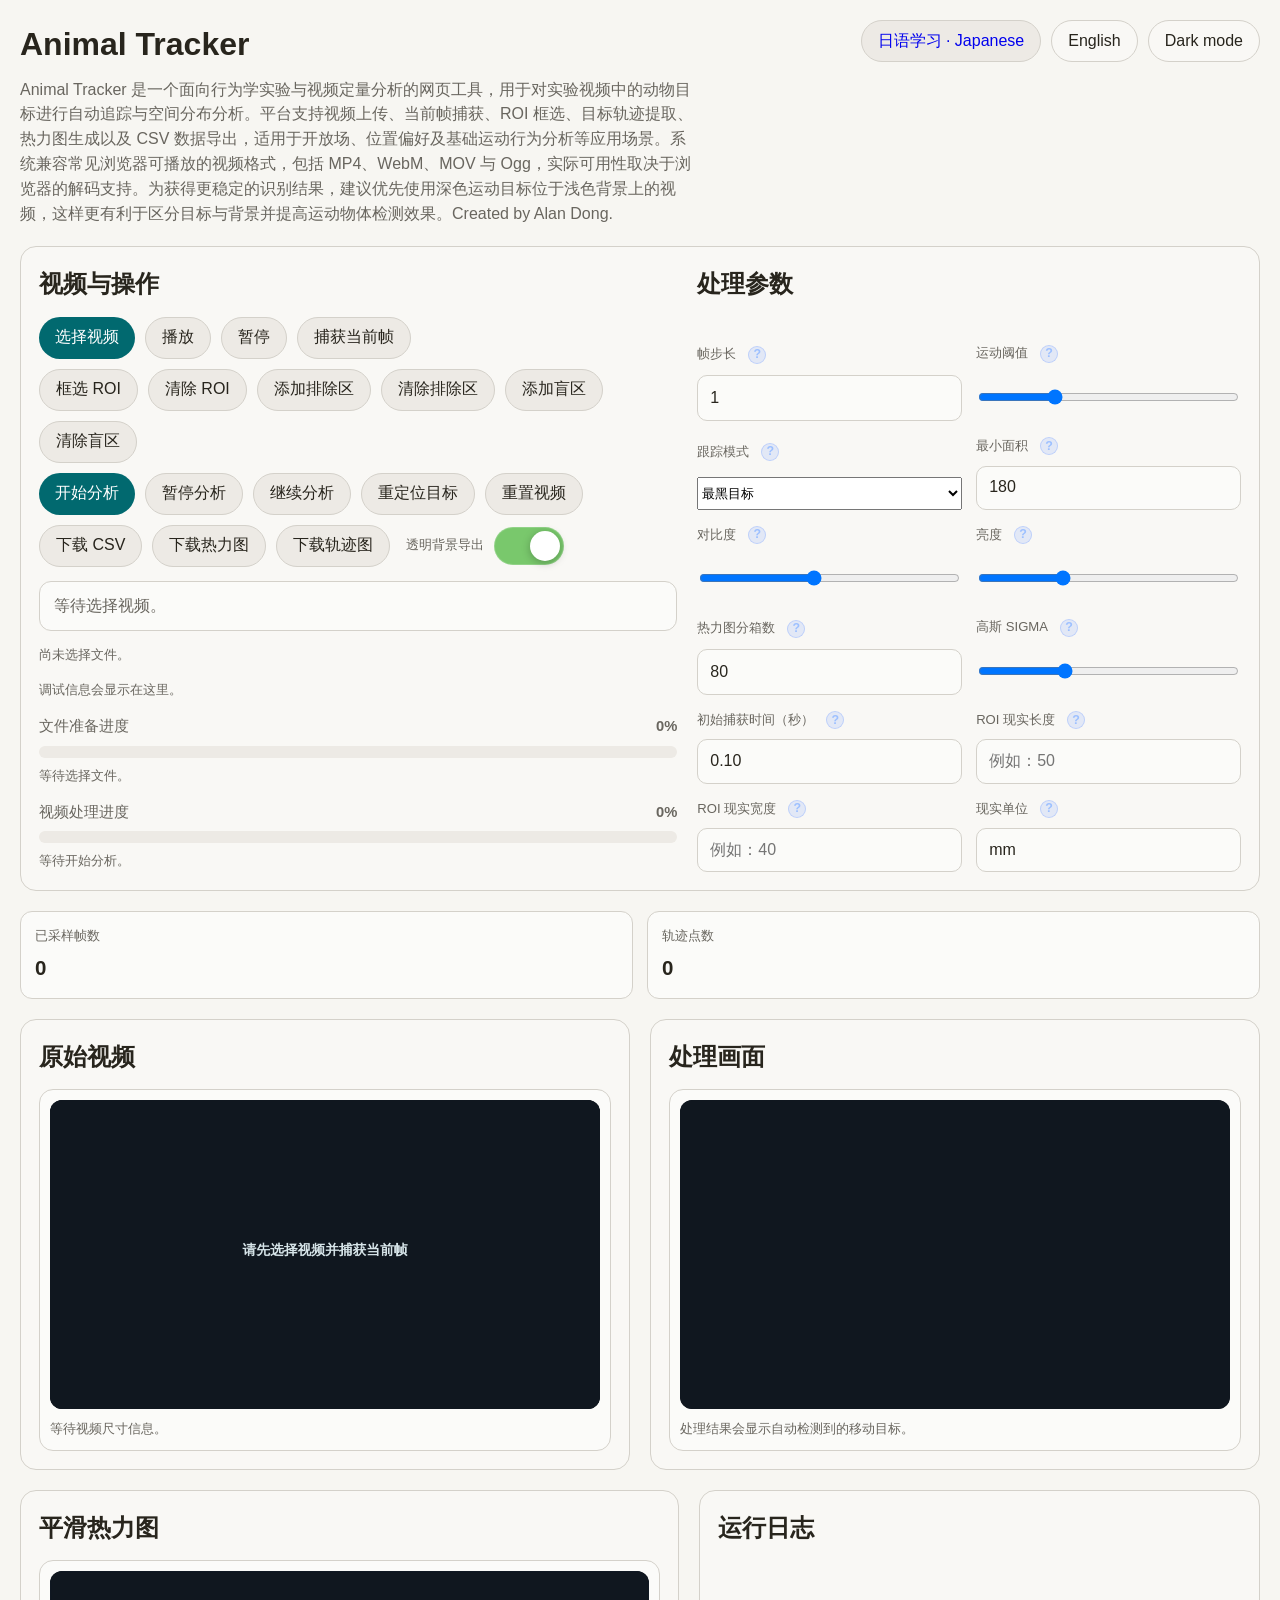
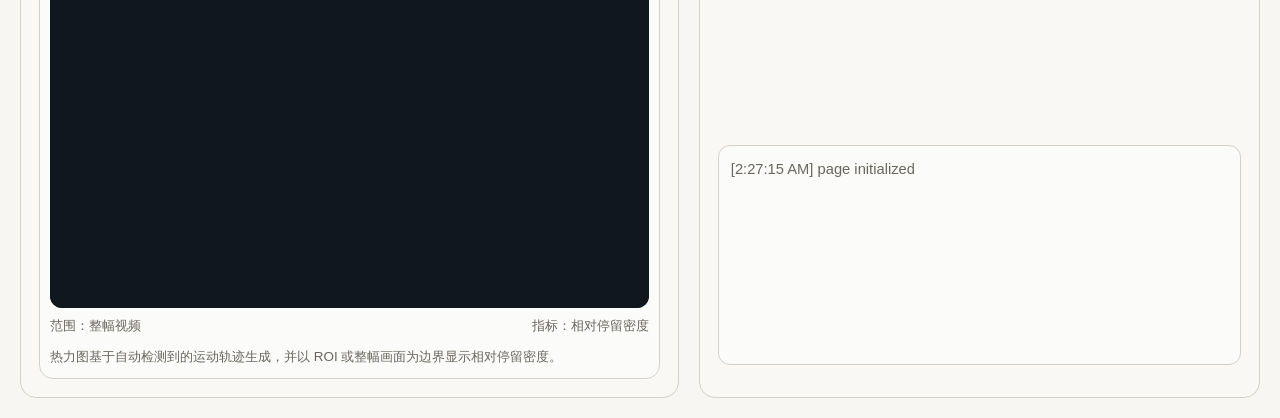
==== commit a4726d15: "Add Japanese study for Genki lessons 1–8 alongside animal tracker" ====
--- a/index.html
+++ b/index.html
@@ -1,378 +1,379 @@
-<!DOCTYPE html>
-<html lang="zh-CN">
-<head>
-  <meta charset="UTF-8" />
-  <meta name="viewport" content="width=device-width, initial-scale=1.0" />
-  <title>Animal Motion Tracker Simple Auto Track</title>
-  <style>
-    :root,[data-theme="light"]{--bg:#f7f6f2;--surface:#f9f8f5;--surface2:#fbfbf9;--offset:#edeae5;--border:#d4d1ca;--text:#28251d;--muted:#69665f;--primary:#01696f;--warn:#da7101;--err:#a13544;--ok:#437a22;--radius:16px;--font:Arial,Helvetica,sans-serif}
-    [data-theme="dark"]{--bg:#171614;--surface:#1c1b19;--surface2:#201f1d;--offset:#22211f;--border:#393836;--text:#cdccca;--muted:#a3a19d;--primary:#4f98a3;--warn:#fdab43;--err:#dd6974;--ok:#437a22}
-    *{box-sizing:border-box}body{margin:0;background:var(--bg);color:var(--text);font-family:var(--font);line-height:1.55}button,input{font:inherit;color:inherit}button{cursor:pointer;border:none}main{max-width:1460px;margin:0 auto;padding:20px;display:grid;gap:20px}.top{display:flex;justify-content:space-between;gap:16px;align-items:flex-start}.top h1{margin:0;font-size:2rem}.top p{margin:8px 0 0;color:var(--muted);max-width:76ch}.card{background:var(--surface);border:1px solid var(--border);border-radius:var(--radius);padding:18px;display:grid;gap:14px}.grid2{display:grid;grid-template-columns:1.08fr .92fr;gap:20px}.viewer{display:grid;grid-template-columns:1fr 1fr;gap:20px}.metrics{display:grid;grid-template-columns:repeat(6,minmax(0,1fr));gap:14px}.metric{background:var(--surface2);border:1px solid var(--border);border-radius:12px;padding:14px}.metric span{display:block;font-size:.8rem;text-transform:uppercase;color:var(--muted)}.metric strong{display:block;margin-top:6px;font-size:1.28rem}.toolbar{display:grid;gap:10px}.toolbar-group{display:flex;flex-wrap:wrap;gap:10px;align-items:center}.export-toggle{display:inline-flex;align-items:center;gap:10px;min-height:42px;margin-left:6px}.export-toggle-text{font-size:.84rem;color:var(--muted);white-space:nowrap}.switch{position:relative;display:inline-block;width:70px;height:38px;flex:0 0 auto}.switch input{opacity:0;width:0;height:0}.slider{position:absolute;cursor:pointer;inset:0;background:#5f6368;border-radius:999px;transition:.2s;border:1px solid rgba(255,255,255,.18)}.slider:before{content:"";position:absolute;height:30px;width:30px;left:4px;top:3px;background:#fff;border-radius:50%;transition:.2s;box-shadow:0 2px 8px rgba(0,0,0,.25)}.switch input:checked + .slider{background:#79c86c}.switch input:checked + .slider:before{transform:translateX(31px)}.btn,.filebtn{min-height:42px;padding:0 16px;border-radius:999px;display:inline-flex;align-items:center;justify-content:center;text-decoration:none;position:relative} .btn[data-tooltip]:hover::after,.filebtn[data-tooltip]:hover::after{content:attr(data-tooltip);position:absolute;left:50%;transform:translateX(-50%);bottom:calc(100% + 10px);background:rgba(20,20,20,.94);color:#fff;padding:10px 12px;border-radius:8px;font-size:.82rem;line-height:1.45;white-space:normal;width:max-content;min-width:220px;max-width:360px;z-index:50;box-shadow:0 8px 24px rgba(0,0,0,.25);text-align:left} .btn[data-tooltip]:hover::before,.filebtn[data-tooltip]:hover::before{content:'';position:absolute;left:50%;transform:translateX(-50%);bottom:calc(100% + 4px);border:6px solid transparent;border-top-color:rgba(20,20,20,.94);z-index:50} .help-tip{display:inline-flex;align-items:center;justify-content:center;width:18px;height:18px;margin-left:6px;border-radius:999px;background:rgba(120,160,255,.18);border:1px solid rgba(120,160,255,.35);color:#9dc0ff;font-size:.78rem;font-weight:700;cursor:help;position:relative;vertical-align:middle} .help-tip:hover::after{content:attr(data-tooltip);position:absolute;left:50%;transform:translateX(-50%);bottom:calc(100% + 10px);background:rgba(20,20,20,.96);color:#fff;padding:10px 12px;border-radius:8px;font-size:.82rem;line-height:1.45;white-space:normal;min-width:220px;max-width:320px;z-index:60;box-shadow:0 8px 24px rgba(0,0,0,.25);text-align:left} .help-tip:hover::before{content:'';position:absolute;left:50%;transform:translateX(-50%);bottom:calc(100% + 4px);border:6px solid transparent;border-top-color:rgba(20,20,20,.96);z-index:60} .label-row{display:flex;align-items:center;gap:6px}.heatmap-panel{display:grid;grid-template-columns:minmax(0,1fr);gap:12px;align-items:start}.heatmap-legend-wrap,.legend-top-title,.heatmap-legend,.legend-bar,.legend-scale,.legend-group,.legend-tick,.legend-title{display:none}.heatmap-meta{display:flex;justify-content:space-between;gap:12px;flex-wrap:wrap;margin-top:8px;font-size:.84rem;color:var(--muted)}.btn-primary,.filebtn{background:var(--primary);color:#fff}.btn-secondary{background:var(--offset);border:1px solid var(--border)}.theme{background:var(--surface);border:1px solid var(--border)}.file-input{position:absolute;left:-9999px}.status{padding:12px 14px;border-radius:12px;border:1px solid var(--border);background:var(--surface2);color:var(--muted)}.status.warn{background:#4d3815;color:#ffd9a1}.status.error{background:#4f2028;color:#ffd1d7}.status.success{background:#203b1f;color:#d8f3cb}.small{font-size:.84rem;color:var(--muted)}.progresswrap{display:grid;gap:8px}.progresshead{display:flex;justify-content:space-between;gap:12px;font-size:.92rem;color:var(--muted)}.progress{height:12px;border-radius:999px;background:var(--offset);overflow:hidden}.progress span{display:block;height:100%;width:0;background:linear-gradient(90deg,var(--primary),var(--warn))}.fieldgrid{display:grid;grid-template-columns:repeat(2,minmax(0,1fr));gap:14px}.field{display:grid;gap:8px}.field label{font-size:.82rem;text-transform:uppercase;color:var(--muted)}.field input{min-height:42px;padding:0 12px;border-radius:10px;border:1px solid var(--border);background:var(--surface2)}.stagewrap{background:var(--surface2);border:1px solid var(--border);border-radius:14px;padding:10px;display:grid;gap:10px}.stage{width:100%;background:#10171f;border-radius:12px;display:grid;place-items:center;overflow:hidden}.canvasBox{width:100%;display:grid;place-items:center;background:#10171f;border-radius:12px;overflow:hidden}.fitCanvas{display:block;max-width:100%;height:auto;background:#10171f}.statsBox{background:var(--surface2);border:1px solid var(--border);border-radius:12px;padding:14px;display:grid;gap:10px}.statsRow{display:flex;justify-content:space-between;gap:12px;border-bottom:1px dashed var(--border);padding-bottom:8px}.statsRow:last-child{border-bottom:none;padding-bottom:0}.log{max-height:220px;overflow:auto;background:var(--surface2);border:1px solid var(--border);border-radius:12px;padding:12px;font-size:.92rem;color:var(--muted)}@media(max-width:1180px){.grid2,.viewer,.metrics{grid-template-columns:1fr}}@media(max-width:760px){main{padding:14px}.fieldgrid{grid-template-columns:1fr}.top{flex-direction:column}}
-  </style>
-</head>
-<body>
-  <main>
-    <section class="top">
-      <div>
-        <h1 data-i18n="title">简化自动跟踪版</h1>
-        <p data-i18n="intro">这一版已经移除了 ROI 和目标模板框选逻辑，改回更简单的自动移动物体跟踪思路，主要目的就是先验证网站能否稳定运行，以及视频处理进度条能否正常移动。 [file:268]</p>
-      </div>
-      <div style="display:flex;gap:10px;flex-wrap:wrap;">
-        <button id="langToggle" class="btn theme" type="button">English</button>
-        <button id="themeToggle" class="btn theme" type="button">Dark mode</button>
-      </div>
-    </section>
-
-    <section class="card grid2">
-      <div class="card" style="padding:0;border:none;background:transparent;">
-        <h2 style="margin:0" data-i18n="panel_ops">视频与操作</h2>
-        <div class="toolbar">
-          <div class="toolbar-group">
-            <label class="filebtn" for="videoInput" data-i18n="choose_video">选择视频</label>
-            <input class="file-input" id="videoInput" type="file" accept="video/*" />
-            <button id="playBtn" class="btn btn-secondary" type="button" data-i18n="play">播放</button>
-            <button id="pauseBtn" class="btn btn-secondary" type="button" data-i18n="pause">暂停</button>
-            <button id="captureBtn" class="btn btn-secondary" type="button" data-i18n="capture" data-tooltip="截取当前视频画面作为后续框选和分析参考。">捕获当前帧</button>
-          </div>
-          <div class="toolbar-group">
-            <button id="roiBtn" class="btn btn-secondary" type="button" data-i18n="ROI_pick" data-tooltip="在原始视频画面上拖拽一个矩形，只分析这个区域里的目标。" data-tooltip-key="tooltip_ROI_pick">框选 ROI</button>
-            <button id="clearRoiBtn" class="btn btn-secondary" type="button" data-i18n="ROI_clear" data-tooltip="删除当前 ROI 框，恢复整幅画面的分析。" data-tooltip-key="tooltip_ROI_clear">清除 ROI</button>
-            <button id="excludeBtn" class="btn btn-secondary" type="button" data-i18n="exclude_pick" data-tooltip="在 ROI 内画出排除框，分析时忽略这些区域。" data-tooltip-key="tooltip_exclude_pick">框选排除区</button>
-            <button id="clearExcludeBtn" class="btn btn-secondary" type="button" data-i18n="exclude_clear" data-tooltip="删除当前排除框。" data-tooltip-key="tooltip_exclude_clear">清除排除区</button>
-            <button id="blindZoneBtn" class="btn btn-secondary" type="button" data-i18n="blind_pick" data-tooltip="添加盲区，目标在这些区域内可能暂时消失。" data-tooltip-key="tooltip_blind_pick">添加盲区</button>
-            <button id="clearBlindZonesBtn" class="btn btn-secondary" type="button" data-i18n="blind_clear" data-tooltip="清除全部盲区。" data-tooltip-key="tooltip_blind_clear">清除盲区</button>
-          </div>
-          <div class="toolbar-group">
-            <button id="analyzeBtn" class="btn btn-primary" type="button" data-i18n="analyze">开始分析</button>
-            <button id="pauseAnalyzeBtn" class="btn btn-secondary" type="button" data-i18n="pause_analysis">暂停分析</button>
-            <button id="resumeAnalyzeBtn" class="btn btn-secondary" type="button" data-i18n="resume_analysis" title="从暂停处继续后续分析。" data-title-key="title_resume_analysis">继续分析</button>
-            <button id="relockBtn" class="btn btn-secondary" type="button" data-i18n="relock_target" title="请先暂停分析，再点击鱼头位置以重新定位并连接轨迹。" data-title-key="title_relock_target">重定位目标</button>
-            <button id="resetVideoBtn" class="btn btn-secondary" type="button" data-i18n="reset_video">重置视频</button>
-          </div>
-          <div class="toolbar-group">
-            <button id="csvBtn" class="btn btn-secondary" type="button" data-i18n="download_csv" data-tooltip="导出轨迹坐标 CSV 文件，可用于后续统计和作图。">下载 CSV</button>
-            <button id="pngBtn" class="btn btn-secondary" type="button" data-i18n="download_heatmap">下载热力图</button>
-            <button id="trackPngBtn" class="btn btn-secondary" type="button" data-i18n="download_trackmap">下载轨迹图</button>
-            <div class="export-toggle">
-              <span id="exportBgLabel" class="export-toggle-text" data-i18n="transparent_export">透明背景导出</span>
-              <label class="switch" for="transparentExportToggle">
-                <input id="transparentExportToggle" type="checkbox" checked />
-                <span class="slider"></span>
-              </label>
-            </div>
-          </div>
-        </div>
-        <div id="statusText" class="status" data-i18n="status_wait">等待选择视频。</div>
-        <div id="fileInfo" class="small" data-i18n="file_wait">尚未选择文件。</div>
-        <div id="debugInfo" class="small" data-i18n="debug_wait">调试信息会显示在这里。</div>
-        <div class="progresswrap">
-          <div class="progresshead"><span data-i18n="file_prep">文件准备进度</span><strong id="uploadPercent">0%</strong></div>
-          <div class="progress"><span id="uploadBar"></span></div>
-          <div id="uploadHint" class="small" data-i18n="upload_wait">等待选择文件。</div>
-        </div>
-        <div class="progresswrap">
-          <div class="progresshead"><span data-i18n="video_proc">视频处理进度</span><strong id="processPercent">0%</strong></div>
-          <div class="progress"><span id="processBar"></span></div>
-          <div id="processHint" class="small" data-i18n="process_wait">等待开始分析。</div>
-        </div>
-      </div>
-      <div class="card" style="padding:0;border:none;background:transparent;">
-        <h2 style="margin:0" data-i18n="panel_params">处理参数</h2>
-        <div class="fieldgrid">
-          <div class="field"><div class="label-row"><label for="sampleStep" data-i18n="label_frame_step">Frame step</label><span class="help-tip" data-tooltip="控制每隔多少帧取样一次。数值越小，分析越细，但处理更慢；数值越大，分析更快，但可能丢失细小运动变化。" data-tooltip-key="tooltip_frame_step">?</span></div><input id="sampleStep" type="number" min="1" max="20" value="1"></div>
-          <div class="field"><div class="label-row"><label for="threshold" data-i18n="label_motion_threshold">Motion threshold</label><span class="help-tip" data-tooltip="控制前后帧差异多大才算运动。调低更敏感，容易把噪声也当成运动；调高更严格，可能漏掉较弱移动。" data-tooltip-key="tooltip_motion_threshold">?</span></div><input id="threshold" type="range" min="5" max="80" value="24"></div>
-          <div class="field"><div class="label-row"><label for="trackingMode" data-i18n="label_tracking_mode">Tracking mode</label><span class="help-tip" data-tooltip="切换以最黑区域或最亮区域作为主要跟踪目标。白鼠场景建议选择最亮目标。" data-tooltip-key="tooltip_tracking_mode">?</span></div><select id="trackingMode"><option value="dark">Dark target / 最黑目标</option><option value="bright">Bright target / 最亮目标</option></select></div>
-          <div class="field"><div class="label-row"><label for="minArea" data-i18n="label_min_area">Min area</label><span class="help-tip" data-tooltip="控制最小目标面积。调小更容易识别小目标和尾巴，但也更容易引入噪点；调大可过滤杂点，但可能漏检小范围活动。" data-tooltip-key="tooltip_min_area">?</span></div><input id="minArea" type="number" min="10" max="5000" value="180"></div>
-          <div class="field"><div class="label-row"><label for="contrast" data-i18n="label_contrast">Contrast</label><span class="help-tip" data-tooltip="调整处理画面的对比度。提高后目标与背景差异更明显，但过高可能放大噪声。" data-tooltip-key="tooltip_contrast">?</span></div><input id="contrast" type="range" min="80" max="220" value="140"></div>
-          <div class="field"><div class="label-row"><label for="brightness" data-i18n="label_brightness">Brightness</label><span class="help-tip" data-tooltip="调整处理画面的亮度。适合修正视频偏暗或偏亮的情况，但过度调整会影响目标分离效果。" data-tooltip-key="tooltip_brightness">?</span></div><input id="brightness" type="range" min="60" max="180" value="95"></div>
-          <div class="field"><div class="label-row"><label for="gridBins" data-i18n="label_heatmap_bins">Heatmap bins</label><span class="help-tip" data-tooltip="控制热力图网格分辨率。数值越大，热点更细致；数值越小，热力图更平滑但细节更少。" data-tooltip-key="tooltip_heatmap_bins">?</span></div><input id="gridBins" type="number" min="30" max="180" value="80"></div>
-          <div class="field"><div class="label-row"><label for="sigma" data-i18n="label_gaussian_sigma">Gaussian sigma</label><span class="help-tip" data-tooltip="控制热力图平滑强度。数值越大，热点扩散更明显；数值越小，热点更集中、更锐利。" data-tooltip-key="tooltip_gaussian_sigma">?</span></div><input id="sigma" type="range" min="1" max="6" step="0.5" value="2.5"></div>
-          <div class="field"><div class="label-row"><label for="startTime" data-i18n="label_initial_capture">Initial capture time (s)</label><span class="help-tip" data-tooltip="设置首次自动截取视频画面的时间点，适合跳过开头黑屏或无效片段。" data-tooltip-key="tooltip_initial_capture">?</span></div><input id="startTime" type="number" min="0" max="5" step="0.05" value="0.10"></div>
-          <div class="field"><div class="label-row"><label for="roiRealLength" data-i18n="label_roi_real_length">ROI 现实长度</label><span class="help-tip" data-tooltip="Real-world length represented by the selected ROI." data-tooltip-key="tooltip_roi_real_length">?</span></div><input id="roiRealLength" type="number" min="0" step="0.001" placeholder="例如：50" data-placeholder-zh="例如：50" data-placeholder-en="e.g.: 50"></div>
-          <div class="field"><div class="label-row"><label for="roiRealWidth" data-i18n="label_roi_real_width">ROI 现实宽度</label><span class="help-tip" data-tooltip="Real-world width represented by the selected ROI." data-tooltip-key="tooltip_roi_real_width">?</span></div><input id="roiRealWidth" type="number" min="0" step="0.001" placeholder="例如：40" data-placeholder-zh="例如：40" data-placeholder-en="e.g.: 40"></div>
-          <div class="field"><div class="label-row"><label for="roiUnit" data-i18n="label_roi_unit">现实单位</label><span class="help-tip" data-tooltip="Unit for the ROI real size, such as mm, cm, or m." data-tooltip-key="tooltip_roi_unit">?</span></div><input id="roiUnit" type="text" placeholder="mm / cm / m" value="mm"></div>
-        </div>
-        
-      </div>
-    </section>
-
-    <section class="metrics" style="grid-template-columns:repeat(2,minmax(0,1fr));">
-      <article class="metric"><span data-i18n="frames_sampled">Frames sampled</span><strong id="framesMetric">0</strong></article>
-      <article class="metric"><span data-i18n="track_points">Track points</span><strong id="pointsMetric">0</strong></article>
-    </section>
-
-    <section class="viewer">
-      <article class="card">
-        <h2 style="margin:0" data-i18n="raw_video">原始视频</h2>
-        <div class="stagewrap">
-          <div class="stage"><div class="canvasBox"><canvas id="rawCanvas" class="fitCanvas"></canvas></div></div>
-          <div id="videoSizeInfo" class="small" data-i18n="video_size_wait">等待视频尺寸信息。</div>
-        </div>
-      </article>
-      <article class="card">
-        <h2 style="margin:0" data-i18n="processed_view">处理画面</h2>
-        <div class="stagewrap">
-          <div class="stage"><div class="canvasBox"><canvas id="displayCanvas" class="fitCanvas"></canvas></div></div>
-          <div id="processSizeInfo" class="small" data-i18n="process_size_wait">处理结果会显示自动检测到的移动目标。</div>
-        </div>
-      </article>
-    </section>
-
-    <section class="grid2">
-      <article class="card">
-        <h2 style="margin:0" data-i18n="heatmap">平滑热力图</h2>
-        <div class="stagewrap">
-          <div class="heatmap-panel">
-            <div>
-              <div class="stage"><div class="canvasBox"><canvas id="heatmapCanvas" class="fitCanvas"></canvas></div></div>
-              <div class="heatmap-meta">
-                <span id="heatmapScope" data-i18n="heatmap_scope_default">范围：整幅视频 / ROI</span>
-                <span id="heatmapMeasure" data-i18n="heatmap_measure">指标：相对停留密度</span>
-              </div>
-            </div>
-
-          </div>
-          <div class="small" data-i18n="heatmap_note">热力图基于自动检测到的运动轨迹生成，并以 ROI 或整幅画面为边界显示相对停留密度。</div>
-        </div>
-      </article>
-      <article class="card">
-        <h2 style="margin:0" data-i18n="run_logs">运行日志</h2>
-        <div id="eventLog" class="log"></div>
-      </article>
-    </section>
-  </main>
-
-  <video id="sourceVideo" hidden playsinline preload="metadata"></video>
-  <canvas id="captureCanvas" hidden></canvas>
-  <canvas id="trackCanvas" hidden></canvas>
-
-  <script>
-        const i18n={
-      zh:{title:'Animal Tracker',intro:'Animal Tracker 是一个面向行为学实验与视频定量分析的网页工具，用于对实验视频中的动物目标进行自动追踪与空间分布分析。平台支持视频上传、当前帧捕获、ROI 框选、目标轨迹提取、热力图生成以及 CSV 数据导出，适用于开放场、位置偏好及基础运动行为分析等应用场景。系统兼容常见浏览器可播放的视频格式，包括 MP4、WebM、MOV 与 Ogg，实际可用性取决于浏览器的解码支持。为获得更稳定的识别结果，建议优先使用深色运动目标位于浅色背景上的视频，这样更有利于区分目标与背景并提高运动物体检测效果。Created by Alan Dong.',panel_ops:'视频与操作',choose_video:'选择视频',play:'播放',pause:'暂停',capture:'捕获当前帧',ROI_pick:'框选 ROI',exclude_pick:'添加排除区',exclude_clear:'清除排除区',blind_pick:'添加盲区',blind_clear:'清除盲区',ROI_clear:'清除 ROI',analyze:'开始分析',pause_analysis:'暂停分析',resume_analysis:'继续分析',relock_target:'重定位目标',transparent_export:'透明背景导出',reset_video:'重置视频',download_csv:'下载 CSV',tooltip_capture:'截取当前视频画面，作为后续框选 ROI 和分析的参考。',tooltip_ROI_pick:'在捕获视频当前帧数之后，在截取画面上拖拽矩形方框，分析时只会追踪方框内的目标。',tooltip_target_pick:'先框选当前帧中的目标，后续分析会从该位置开始连续追踪。',tooltip_target_clear:'删除当前框选目标，恢复普通检测模式。',tooltip_exclude_pick:'在 ROI 内画出排除框，分析时忽略这些区域；可重复添加多个排除区。',tooltip_exclude_clear:'删除当前全部排除框。',tooltip_blind_pick:'添加盲区，目标在这些区域内可能暂时消失。',tooltip_blind_clear:'清除全部盲区。',tooltip_ROI_clear:'清除当前 ROI 框，恢复整幅画面的分析。',tooltip_csv:'导出轨迹坐标 CSV 文件，便于后续统计与作图。',download_heatmap:'下载热力图',download_trackmap:'下载轨迹图',group_video:'视频',group_roi:'取帧与 ROI',group_regions:'排除区与盲区',group_analysis:'分析控制',group_export:'结果导出',status_wait:'等待选择视频。',file_wait:'尚未选择文件。',debug_wait:'调试信息会显示在这里。',file_prep:'文件准备进度',upload_wait:'等待选择文件。',video_proc:'视频处理进度',process_wait:'等待开始分析。',panel_params:'处理参数',frames_sampled:'已采样帧数',track_points:'轨迹点数',raw_video:'原始视频',video_size_wait:'等待视频尺寸信息。',processed_view:'处理画面',process_size_wait:'处理结果会显示自动检测到的移动目标。',heatmap:'平滑热力图',heatmap_note:'热力图基于自动检测到的运动轨迹生成，并以 ROI 或整幅画面为边界显示相对停留密度。',heatmap_scope_default:'范围：整幅视频 / ROI',heatmap_scope_roi:'范围：当前 ROI',heatmap_scope_full:'范围：整幅视频',heatmap_measure:'指标：相对停留密度',heatmap_legend:'停留密度（归一化）',heatmap_legend_short:'停留密度',run_logs:'运行日志',title_resume_analysis:'从暂停处继续后续分析。',title_relock_target:'请先暂停分析，再点击鱼头位置以重新定位并连接轨迹。',title_resume_analysis:'Continue analysis from the paused position.',title_relock_target:'Pause analysis first, then click the fish head to relock and reconnect the trajectory.',theme_dark:'Dark mode',theme_light:'Light mode',lang_en:'English',lang_zh:'中文',status_selected:'视频文件已选中，正在加载。',status_capture:'当前帧已捕获。',status_target_pick:'请在当前帧上框选目标。',status_target_ready:'目标模板已记录，后续将用模板定位置，并让黄色框按鱼体动态变化。',status_target_cleared:'已清除当前目标框选。',status_exclude_pick:'请在当前帧上框选要忽略的区域，可重复添加多个排除区。',status_exclude_ready:'排除区已记录，分析时将忽略这些区域。',status_exclude_cleared:'已清除全部排除区。',status_blind_pick:'请框选盲区，可最多添加四个。',status_blind_ready:'盲区已记录。',status_blind_cleared:'已清除全部盲区。',status_playing:'视频正在播放。',status_paused:'视频已暂停。',status_analysis_paused:'分析已暂停。',status_start:'开始自动分析视频...',status_done:'分析完成，共提取 {n} 个追踪点。',status_need_video:'请先选择视频。',status_video_not_ready:'视频还没有成功加载。',status_meta_ok:'视频加载成功。可以直接开始分析。',status_auto_fail:'自动捕获首帧失败，可手动点击“捕获当前帧”。',status_play_fail:'播放失败，请先手动捕获当前帧。',status_end:'视频播放结束。',hint_processing:'已处理 {a}/{b} 帧，预计剩余 {t}',hint_done:'处理完成，可以导出 CSV 和热力图。',hint_init:'正在初始化处理...',hint_paused:'分析已暂停，当前结果已保留。',hint_reset:'已恢复到刚导入该视频时的状态。',detected_none:'未检测',debug_prefix:'调试信息：',file_ready:'视频已就绪：{w} × {h} px；时长 {d} 秒。',file_name:'文件名：{n}；大小：{s}；type：{t}',video_size:'原始视频尺寸：{w} × {h}',process_size:'处理画布尺寸：{w} × {h}（与原视频同比例）',canvas_prompt:'请先选择视频并捕获当前帧',label_frame_step:'帧步长',label_motion_threshold:'运动阈值',label_tracking_mode:'跟踪模式',label_min_area:'最小面积',label_contrast:'对比度',label_brightness:'亮度',label_heatmap_bins:'热力图分箱数',label_gaussian_sigma:'高斯 sigma',label_initial_capture:'初始捕获时间（秒）',label_roi_real_length:'ROI 现实长度',label_roi_real_width:'ROI 现实宽度',label_roi_unit:'现实单位',tooltip_frame_step:'控制每隔多少帧取样一次。数值越小，分析越细，但处理更慢；数值越大，分析更快，但可能丢失细小运动变化。',tooltip_motion_threshold:'控制前后帧差异多大才算运动。调低更敏感，容易把噪声也当成运动；调高更严格，可能漏掉较弱移动。',tooltip_tracking_mode:'切换以最黑区域或最亮区域作为主要跟踪目标。白鼠场景建议选择最亮目标。',tooltip_min_area:'控制最小目标面积。调小更容易识别小目标和尾巴，但也更容易引入噪点；调大可过滤杂点，但可能漏检小范围活动。',tooltip_contrast:'调整处理画面的对比度。提高后目标与背景差异更明显，但过高可能放大噪声。',tooltip_brightness:'调整处理画面的亮度。适合修正视频偏暗或偏亮的情况，但过度调整会影响目标分离效果。',tooltip_heatmap_bins:'控制热力图网格分辨率。数值越大，热点更细致；数值越小，热力图更平滑但细节更少。',tooltip_gaussian_sigma:'控制热力图平滑强度。数值越大，热点扩散更明显；数值越小，热点更集中、更锐利。',tooltip_initial_capture:'设置首次自动截取视频画面的时间点，适合跳过开头黑屏或无效片段。',tooltip_roi_real_length:'所选 ROI 在现实中的长度，用于把像素距离换算成你填写的单位。',tooltip_roi_real_width:'所选 ROI 在现实中的宽度，用于配合长度一起做空间尺度换算。',tooltip_roi_unit:'ROI 现实尺寸使用的单位，例如 mm、cm 或 m。当前导出的 CSV 坐标仍为像素。',tooltip_real_roi_length:'所选 ROI 在现实中的长度，用于把像素距离换算成你填写的单位。',tooltip_real_roi_width:'所选 ROI 在现实中的宽度，用于配合长度一起做空间尺度换算。',tooltip_real_roi_unit:'ROI 现实尺寸使用的单位，例如 mm、cm 或 m。当前导出的 CSV 坐标仍为像素。',status_roi_scale_saved:'已记录 ROI 现实尺寸：{w} × {h} {u}',status_roi_scale_missing:'未填写完整 ROI 现实宽高，CSV 将继续导出像素坐标。'},
-      en:{title:'Animal Tracker',intro:'Animal Tracker is a web-based tool for behavioral experiments and quantitative video analysis, designed to automatically track animal subjects and summarize their spatial activity patterns. The platform supports video upload, frame capture, ROI selection, trajectory extraction, heatmap generation, and CSV export, making it suitable for applications such as open field assays, location preference analysis, and basic locomotor behavior studies. Common browser-playable formats including MP4, WebM, MOV, and Ogg are supported, although actual compatibility depends on browser decoding support. For more reliable detection, videos with a dark moving subject on a light background are recommended, because this contrast makes it easier to separate the target from the background and improves motion recognition performance. Created by Alan Dong.',panel_ops:'Video and Controls',choose_video:'Choose video',play:'Play',pause:'Pause',capture:'Capture frame',ROI_pick:'Pick ROI',exclude_pick:'Add exclude zone',exclude_clear:'Clear excludes',blind_pick:'Add blind zone',blind_clear:'Clear blind zones',ROI_clear:'Clear ROI',analyze:'Start analysis',pause_analysis:'Pause analysis',resume_analysis:'Resume analysis',relock_target:'Relock target',transparent_export:'Transparent export',reset_video:'Reset video',download_csv:'Download CSV',tooltip_capture:'Capture the current video frame as the reference for ROI selection and analysis.',tooltip_ROI_pick:'Drag a rectangle on the raw video to limit analysis to that region only.',tooltip_target_pick:'Draw the target in the current frame. Later analysis will start from this position and track it continuously.',tooltip_target_clear:'Remove the current selected target and return to normal detection mode.',tooltip_exclude_pick:'Draw exclusion boxes inside the ROI. Analysis will ignore these regions; you can add multiple boxes.',tooltip_exclude_clear:'Remove all current exclusion boxes.',tooltip_blind_pick:'Add a blind zone where the target may temporarily disappear.',tooltip_blind_clear:'Clear all blind zones.',tooltip_ROI_clear:'Remove the current ROI and return to full-frame analysis.',tooltip_csv:'Export the trajectory coordinates as a CSV file for later statistics and plotting.',download_heatmap:'Download heatmap',download_trackmap:'Download track map',group_video:'Video',group_roi:'Frame & ROI',group_regions:'Exclude & blind zones',group_analysis:'Analysis',group_export:'Export',status_wait:'Waiting for a video.',file_wait:'No file selected yet.',debug_wait:'Debug information will appear here.',file_prep:'File preparation progress',upload_wait:'Waiting for a file.',video_proc:'Video processing progress',process_wait:'Waiting to start analysis.',panel_params:'Processing Parameters',frames_sampled:'Frames sampled',track_points:'Track points',raw_video:'Original video',video_size_wait:'Waiting for video size information.',processed_view:'Processed view',process_size_wait:'The processed view will show the automatically detected moving target.',heatmap:'Smoothed Heatmap',heatmap_note:'The heatmap is generated from detected motion tracks and displays relative occupancy density within the ROI or full frame.',heatmap_scope_default:'Scope: Full frame / ROI',heatmap_scope_roi:'Scope: Current ROI',heatmap_scope_full:'Scope: Full frame',heatmap_measure:'Measure: Relative occupancy density',heatmap_legend:'Occupancy density (normalized)',heatmap_legend_short:'Occupancy density',run_logs:'Run Logs',title_resume_analysis:'从暂停处继续后续分析。',title_relock_target:'请先暂停分析，再点击鱼头位置以重新定位并连接轨迹。',theme_dark:'Dark mode',theme_light:'Light mode',lang_en:'English',lang_zh:'中文',status_selected:'Video file selected and loading.',status_capture:'Current frame captured.',status_roi_pick:'Drag on the raw video canvas to select ROI.',status_roi_ready:'ROI set. Analysis will run only inside the ROI.',status_roi_cleared:'ROI cleared. Full-frame analysis will be used.',status_playing:'Video is playing.',status_paused:'Video is paused.',status_analysis_paused:'Analysis paused.',status_start:'Starting automatic video analysis...',status_done:'Analysis finished with {n} track points.',status_need_video:'Please choose a video first.',status_video_not_ready:'The video is not ready yet.',status_meta_ok:'Video loaded successfully. You can start analysis now.',status_auto_fail:'Automatic first-frame capture failed. You can click Capture frame manually.',status_play_fail:'Play failed. Please capture a frame manually first.',status_end:'Video playback ended.',hint_processing:'Processed {a}/{b} frames, estimated {t} remaining',hint_done:'Processing complete. CSV and heatmap are ready to export.',hint_init:'Initializing processing...',hint_paused:'Analysis paused and current results were kept.',hint_reset:'Returned to the state right after this video was loaded.',detected_none:'Not detected',debug_prefix:'Debug:',file_ready:'Video ready: {w} × {h} px; duration {d} s.',file_name:'File: {n}; size: {s}; type: {t}',video_size:'Original video size: {w} × {h}',process_size:'Processing canvas size: {w} × {h} (same aspect ratio as source)',canvas_prompt:'Please choose a video and capture a frame first',label_frame_step:'Frame step',label_motion_threshold:'Motion threshold',label_tracking_mode:'Tracking mode',label_min_area:'Min area',label_contrast:'Contrast',label_brightness:'Brightness',label_heatmap_bins:'Heatmap bins',label_gaussian_sigma:'Gaussian sigma',label_initial_capture:'Initial capture time (s)',label_roi_real_length:'Real ROI length',label_roi_real_width:'Real ROI width',label_roi_unit:'Unit',tooltip_frame_step:'Controls how many frames are skipped between samples. Lower values give finer analysis but take longer; higher values run faster but may miss subtle motion.',tooltip_motion_threshold:'Controls how much frame-to-frame change counts as motion. Lower values are more sensitive but may include noise; higher values are stricter but may miss weak movement.',tooltip_tracking_mode:'Switch between darkest-target and brightest-target tracking. Bright target is recommended for white mouse videos.',tooltip_min_area:'Sets the minimum target area. Lower values detect smaller targets and tails more easily but may introduce noise; higher values filter specks but may miss small activity.',tooltip_contrast:'Adjusts contrast in the processed view. Higher contrast can separate the target from the background better, but too much may amplify noise.',tooltip_brightness:'Adjusts brightness in the processed view. Useful when the video is too dark or too bright, but excessive adjustment can hurt target separation.',tooltip_heatmap_bins:'Controls the heatmap grid resolution. Higher values give finer hotspots; lower values produce a smoother but less detailed map.',tooltip_gaussian_sigma:'Controls heatmap smoothing strength. Higher values spread hotspots more; lower values keep hotspots tighter and sharper.',tooltip_initial_capture:'Sets the time point for the first automatic frame capture, which is useful for skipping black screens or invalid opening frames.'}
-    };
-    const html=document.documentElement;
-    const els={langToggle:document.getElementById('langToggle'),themeToggle:document.getElementById('themeToggle'),videoInput:document.getElementById('videoInput'),playBtn:document.getElementById('playBtn'),pauseBtn:document.getElementById('pauseBtn'),captureBtn:document.getElementById('captureBtn'),roiBtn:document.getElementById('roiBtn'),excludeBtn:document.getElementById('excludeBtn'),clearExcludeBtn:document.getElementById('clearExcludeBtn'),blindZoneBtn:document.getElementById('blindZoneBtn'),clearBlindZonesBtn:document.getElementById('clearBlindZonesBtn'),clearRoiBtn:document.getElementById('clearRoiBtn'),analyzeBtn:document.getElementById('analyzeBtn'),pauseAnalyzeBtn:document.getElementById('pauseAnalyzeBtn'),resumeAnalyzeBtn:document.getElementById('resumeAnalyzeBtn'),relockBtn:document.getElementById('relockBtn'),resetVideoBtn:document.getElementById('resetVideoBtn'),csvBtn:document.getElementById('csvBtn'),pngBtn:document.getElementById('pngBtn'),trackPngBtn:document.getElementById('trackPngBtn'),undoZoneBtn:document.getElementById('undoZoneBtn'),exportBgLabel:document.getElementById('exportBgLabel'),transparentExportToggle:document.getElementById('transparentExportToggle'),sourceVideo:document.getElementById('sourceVideo'),rawCanvas:document.getElementById('rawCanvas'),displayCanvas:document.getElementById('displayCanvas'),heatmapCanvas:document.getElementById('heatmapCanvas'),trackCanvas:document.getElementById('trackCanvas'),captureCanvas:document.getElementById('captureCanvas'),statusText:document.getElementById('statusText'),fileInfo:document.getElementById('fileInfo'),debugInfo:document.getElementById('debugInfo'),uploadPercent:document.getElementById('uploadPercent'),uploadBar:document.getElementById('uploadBar'),uploadHint:document.getElementById('uploadHint'),processPercent:document.getElementById('processPercent'),processBar:document.getElementById('processBar'),processHint:document.getElementById('processHint'),eventLog:document.getElementById('eventLog'),framesMetric:document.getElementById('framesMetric'),pointsMetric:document.getElementById('pointsMetric'),sampleStep:document.getElementById('sampleStep'),threshold:document.getElementById('threshold'),trackingMode:document.getElementById('trackingMode'),minArea:document.getElementById('minArea'),searchRadius:document.getElementById('searchRadius'),areaTolerance:document.getElementById('areaTolerance'),contrast:document.getElementById('contrast'),brightness:document.getElementById('brightness'),gridBins:document.getElementById('gridBins'),sigma:document.getElementById('sigma'),startTime:document.getElementById('startTime'),roiRealLength:document.getElementById('roiRealLength'),roiRealWidth:document.getElementById('roiRealWidth'),roiUnit:document.getElementById('roiUnit'),videoSizeInfo:document.getElementById('videoSizeInfo'),processSizeInfo:document.getElementById('processSizeInfo'),heatmapScope:document.getElementById('heatmapScope'),heatmapMeasure:document.getElementById('heatmapMeasure')};
-    const rawCtx=els.rawCanvas.getContext('2d',{willReadFrequently:true});
-    const displayCtx=els.displayCanvas.getContext('2d',{willReadFrequently:true});
-    const heatCtx=els.heatmapCanvas.getContext('2d');
-    const captureCtx=els.captureCanvas.getContext('2d',{willReadFrequently:true});
-    let lang='zh'; let currentObjectUrl=''; let exportTransparent=true; let zoneHistory=[]; let targetTemplate=null,targetRect=null,targetDraft=null,targetSelecting=false,targetTemplatePatch=null,targetTemplateSize=null; let tracks=[]; let csvText='time_sec,x_px,y_px,point_type\n'; let baseWidth=960,baseHeight=540; let capturedFrameGray=null; let previousPreviewGray=null; let playTimer=null; let detectedBox=null; let stablePoint=null; let analysisPaused=false; let pausedAtTime=0; let lastAnalyzedTime=0; let manualRelockPointMode=false; let manualRelockAnchor=null; let manualRelockPoint=null; let roiRect=null; let roiDraft=null; let roiSelecting=false; let roiStart=null; let excludeRects=[]; let excludeDraft=null; let excludeSelecting=false; let blindZoneRects=[]; let blindZoneDraft=null; let blindZoneSelecting=false; let pendingBlindGap=null;
-    const t=(k,v={})=>{let s=((i18n[lang]&&i18n[lang][k])!==undefined)?i18n[lang][k]:k;for(const [a,b] of Object.entries(v))s=s.replace(`{${a}}`,b);return s};
-    function bindUserActionLogs(){const actionMap=[['playBtn','播放','Play'],['pauseBtn','暂停','Pause'],['captureBtn','捕获当前帧','Capture frame'],['roiBtn','框选 ROI','Pick ROI'],['excludeBtn','添加排除区','Add exclude zone'],['clearExcludeBtn','清除排除区','Clear excludes'],['blindZoneBtn','添加盲区','Add blind zone'],['clearBlindZonesBtn','清除盲区','Clear blind zones'],['clearRoiBtn','清除 ROI','Clear ROI'],['analyzeBtn','开始分析','Start analysis'],['pauseAnalyzeBtn','暂停分析','Pause analysis'],['resetVideoBtn','重置视频','Reset video'],['csvBtn','下载 CSV','Download CSV'],['pngBtn','下载热力图','Download heatmap'],['trackPngBtn','下载轨迹图','Download track map'],['undoZoneBtn','撤回上一步','Undo last'],['themeToggle','切换主题','Toggle theme'],['langToggle','切换语言','Toggle language']];actionMap.forEach(([id,labelZh,labelEn])=>{const el=els[id];if(!el||el.dataset.userActionBound==='1')return;el.dataset.userActionBound='1';el.addEventListener('pointerdown',()=>userClickLog(labelZh,labelEn),{passive:true})});const chooseLabel=document.querySelector('label[for="videoInput"]');if(chooseLabel&&chooseLabel.dataset.userActionBound!=='1'){chooseLabel.dataset.userActionBound='1';chooseLabel.addEventListener('pointerdown',()=>userClickLog('选择视频','Choose video'),{passive:true})}if(els.videoInput&&els.videoInput.dataset.userActionBound!=='1'){els.videoInput.dataset.userActionBound='1';els.videoInput.addEventListener('change',()=>log(lang==='zh'?'用户已选择视频文件':'User selected a video file'))}}
-    function applyLanguage(){document.documentElement.lang=lang==='zh'?'zh-CN':'en';document.querySelectorAll('[data-i18n]').forEach(el=>{el.textContent=t(el.dataset.i18n)});document.querySelectorAll('[data-title-key]').forEach(el=>{el.setAttribute('title',t(el.dataset.titleKey))});document.querySelectorAll('[data-placeholder-en],[data-placeholder-zh]').forEach(el=>{el.setAttribute('placeholder',lang==='zh'?(el.dataset.placeholderZh||el.getAttribute('placeholder')||''):(el.dataset.placeholderEn||el.getAttribute('placeholder')||''))});els.langToggle.textContent=lang==='zh'?t('lang_en'):t('lang_zh');els.themeToggle.textContent=html.getAttribute('data-theme')==='dark'?t('theme_light'):t('theme_dark');if(els.trackingMode&&els.trackingMode.options&&els.trackingMode.options.length>=2){els.trackingMode.options[0].text=lang==='zh'?'最黑目标':'Dark target';els.trackingMode.options[1].text=lang==='zh'?'最亮目标':'Bright target';els.trackingMode.setAttribute('title',t('tooltip_tracking_mode'));}if(els.roiBtn){els.roiBtn.textContent=t('ROI_pick');els.roiBtn.setAttribute('data-tooltip',t('tooltip_ROI_pick'));}if(els.excludeBtn){els.excludeBtn.textContent=t('exclude_pick');els.excludeBtn.setAttribute('data-tooltip',t('tooltip_exclude_pick'));}if(els.clearExcludeBtn){els.clearExcludeBtn.textContent=t('exclude_clear');els.clearExcludeBtn.setAttribute('data-tooltip',t('tooltip_exclude_clear'));}if(els.blindZoneBtn){els.blindZoneBtn.textContent=t('blind_pick');els.blindZoneBtn.setAttribute('data-tooltip',t('tooltip_blind_pick'));}if(els.clearBlindZonesBtn){els.clearBlindZonesBtn.textContent=t('blind_clear');els.clearBlindZonesBtn.setAttribute('data-tooltip',t('tooltip_blind_clear'));}if(els.clearRoiBtn){els.clearRoiBtn.textContent=t('ROI_clear');els.clearRoiBtn.setAttribute('data-tooltip',t('tooltip_ROI_clear'));}if(els.captureBtn)els.captureBtn.setAttribute('data-tooltip',t('tooltip_capture'));if(els.csvBtn)els.csvBtn.setAttribute('data-tooltip',t('tooltip_csv'));if(els.undoZoneBtn){els.undoZoneBtn.textContent=lang==='zh'?'撤回上一步':'Undo last';els.undoZoneBtn.setAttribute('data-tooltip',lang==='zh'?'撤回上一次添加的排除区或盲区。':'Undo the last added exclude zone or blind zone.');}if(els.exportBgLabel)els.exportBgLabel.textContent=t('transparent_export');const tooltipFallbacks={zh:{tooltip_roi_real_length:'所选 ROI 在现实中的长度，用于把像素距离换算成你填写的单位。',tooltip_roi_real_width:'所选 ROI 在现实中的宽度，用于配合长度一起做空间尺度换算。',tooltip_roi_unit:'ROI 现实尺寸使用的单位，例如 mm、cm 或 m。当前导出的 CSV 坐标仍为像素。',tooltip_real_roi_length:'所选 ROI 在现实中的长度，用于把像素距离换算成你填写的单位。',tooltip_real_roi_width:'所选 ROI 在现实中的宽度，用于配合长度一起做空间尺度换算。',tooltip_real_roi_unit:'ROI 现实尺寸使用的单位，例如 mm、cm 或 m。当前导出的 CSV 坐标仍为像素。'},en:{tooltip_roi_real_length:'Real-world length represented by the selected ROI. Use this to convert ROI-related distances from pixels into your chosen unit.',tooltip_roi_real_width:'Real-world width represented by the selected ROI. Use this together with ROI length for spatial scaling.',tooltip_roi_unit:'Unit for the ROI real size, such as mm, cm, or m. Exported CSV coordinates are still stored in pixels.',tooltip_real_roi_length:'Real-world length represented by the selected ROI. Use this to convert ROI-related distances from pixels into your chosen unit.',tooltip_real_roi_width:'Real-world width represented by the selected ROI. Use this together with ROI length for spatial scaling.',tooltip_real_roi_unit:'Unit for the ROI real size, such as mm, cm, or m. Exported CSV coordinates are still stored in pixels.'}};document.querySelectorAll('.help-tip[data-tooltip-key]').forEach(el=>{const key=el.dataset.tooltipKey||'';const mapped=(tooltipFallbacks[lang]&&tooltipFallbacks[lang][key])||'';const val=t(key);el.setAttribute('data-tooltip',(val&&val!==key)?val:(mapped||el.getAttribute('data-tooltip')||''))});if(!capturedFrameGray)drawRawCanvas()}
-    function log(m){if(!els.eventLog)return;const ts=new Date().toLocaleTimeString();const line=document.createElement('div');line.textContent=`[${ts}] ${m}`;els.eventLog.prepend(line)}
-    let lastUserActionKey=''; let lastUserActionAt=0;
-    function userClickLog(labelZh,labelEn){const msg=lang==='zh'?`用户点击${labelZh}`:`User clicked ${labelEn}`;const now=Date.now();if(msg===lastUserActionKey&&now-lastUserActionAt<700)return;lastUserActionKey=msg;lastUserActionAt=now;log(msg)}
-    function userDownloadLog(name){log(lang==='zh'?`用户下载${name}`:`User downloaded ${name}`)}
-    function logAction(keyZh,keyEn){log(lang==='zh'?keyZh:keyEn)}
-    function getToolbarActionLabel(el){if(!el)return '';const key=el.getAttribute&&el.getAttribute('data-i18n');const text=((el.textContent||'').trim());const map={choose_video:{zh:'选择视频',en:'Choose video'},play:{zh:'播放',en:'Play'},pause:{zh:'暂停',en:'Pause'},capture:{zh:'捕获当前帧',en:'Capture frame'},exclude_pick:{zh:'添加排除区',en:'Add exclude zone'},exclude_clear:{zh:'清除排除区',en:'Clear excludes'},analyze:{zh:'开始分析',en:'Start analysis'},pause_analysis:{zh:'暂停分析',en:'Pause analysis'},reset_video:{zh:'重置视频',en:'Reset video'},download_csv:{zh:'下载 CSV',en:'Download CSV'},download_heatmap:{zh:'下载热力图',en:'Download heatmap'},download_trackmap:{zh:'下载轨迹图',en:'Download track map'}};if(el.id==='roiBtn')return lang==='zh'?'框选 ROI':'Pick ROI';if(el.id==='blindZoneBtn')return lang==='zh'?'添加盲区':'Add blind zone';if(el.id==='clearBlindZonesBtn')return lang==='zh'?'清除盲区':'Clear blind zones';if(el.id==='clearRoiBtn')return lang==='zh'?'清除 ROI':'Clear ROI';if(key&&map[key])return map[key][lang==='zh'?'zh':'en'];if(el.htmlFor==='videoInput')return lang==='zh'?'选择视频':'Choose video';return text||el.id||''}
-    function bindToolbarLogging(){const controls=document.querySelectorAll('.toolbar button,.toolbar label');controls.forEach(el=>{if(el.dataset.logBound==='1')return;el.dataset.logBound='1';const handler=()=>{const label=getToolbarActionLabel(el);if(label)log(lang==='zh'?`用户点击：${label}`:`User clicked: ${label}`)};el.addEventListener('click',handler,true);el.addEventListener('pointerdown',handler,true)})}
-    function setStatus(txt,key=''){els.statusText.textContent=txt;els.statusText.className=`status${key?' '+key:''}`}
-    function setUploadProgress(p,h){els.uploadBar.style.width=`${p}%`;els.uploadPercent.textContent=`${Math.round(p)}%`;if(h)els.uploadHint.textContent=h}
-    function setProcessProgress(p,h){els.processBar.style.width=`${p}%`;els.processPercent.textContent=`${Math.round(p)}%`;if(h)els.processHint.textContent=h}
-    function formatBytes(bytes){if(bytes<1024)return `${bytes} B`;const u=['KB','MB','GB'];let v=bytes/1024,i=0;while(v>=1024&&i<u.length-1){v/=1024;i++}return `${v.toFixed(2)} ${u[i]}`}
-    function formatSeconds(v){if(!isFinite(v)||v<0)return lang==='zh'?'计算中':'calculating';const m=Math.floor(v/60),s=Math.floor(v%60);return lang==='zh'?(m>0?`${m}分${s}秒`:`${s}秒`):(m>0?`${m}m ${s}s`:`${s}s`)}
-    function downloadBlob(name,blob){if(!blob){setStatus(lang==='zh'?'下载失败。':'Download failed.','error');log(lang==='zh'?'下载失败：未生成文件。':'Download failed: no file generated.');return}const a=document.createElement('a');a.href=URL.createObjectURL(blob);a.download=name;a.click();userDownloadLog(name);setTimeout(()=>URL.revokeObjectURL(a.href),1500)}
-    function syncTheme(){els.themeToggle.textContent=html.getAttribute('data-theme')==='dark'?t('theme_light'):t('theme_dark');drawRawCanvas();drawHeatmap(tracks);drawTrackMap(tracks)}
-    function setCanvasSize(w,h){baseWidth=w;baseHeight=h;[els.rawCanvas,els.displayCanvas,els.heatmapCanvas,els.trackCanvas,els.captureCanvas].forEach(c=>{c.width=w;c.height=h;c.style.aspectRatio=`${w} / ${h}`});els.videoSizeInfo.textContent=t('video_size',{w,h});els.processSizeInfo.textContent=t('process_size',{w,h});drawRawCanvas()}
-    function normalizeRect(x0,y0,x1,y1){const x=Math.max(0,Math.min(x0,x1)),y=Math.max(0,Math.min(y0,y1));return{x,y,w:Math.abs(x1-x0),h:Math.abs(y1-y0)}}
-    function clampRect(rect){if(!rect)return null;const x=Math.max(0,Math.min(baseWidth-1,rect.x)),y=Math.max(0,Math.min(baseHeight-1,rect.y)),x2=Math.max(x+1,Math.min(baseWidth,rect.x+rect.w)),y2=Math.max(y+1,Math.min(baseHeight,rect.y+rect.h));return{x,y,w:x2-x,h:y2-y}}
-    function getActiveROI(){return clampRect(roiDraft||roiRect)}
-    function getExcludeRects(){return excludeRects.map(r=>clampRect(r)).filter(Boolean)}
-    function getActiveExcludeDraft(){return clampRect(excludeDraft)}
-    function getBlindZoneRects(){return blindZoneRects.map(r=>clampRect(r)).filter(Boolean)}
-    function getActiveBlindZoneDraft(){return clampRect(blindZoneDraft)}
-    function pushZoneHistory(type){zoneHistory.push({type});if(zoneHistory.length>100)zoneHistory.shift()}
-    function undoLastZoneAction(){while(zoneHistory.length){const last=zoneHistory.pop();if(last.type==='exclude'&&excludeRects.length){excludeRects.pop();drawRawCanvas();drawHeatmap(tracks);drawTrackMap(tracks);setStatus(lang==='zh'?'已撤回上一个排除区。':'Last exclude zone removed.','success');log(lang==='zh'?'已撤回上一个排除区。':'Undid last exclude zone.');return}if(last.type==='blind'&&blindZoneRects.length){blindZoneRects.pop();drawRawCanvas();drawHeatmap(tracks);drawTrackMap(tracks);setStatus(lang==='zh'?'已撤回上一个盲区。':'Last blind zone removed.','success');log(lang==='zh'?'已撤回上一个盲区。':'Undid last blind zone.');return}}setStatus(lang==='zh'?'没有可撤回的区域操作。':'No zone action to undo.','warn');log(lang==='zh'?'没有可撤回的区域操作。':'No zone action to undo.')}
-    function pointInBlindZone(x,y){const zones=getBlindZoneRects();for(const z of zones){if(x>=z.x&&x<=z.x+z.w&&y>=z.y&&y<=z.y+z.h)return true}return false}
-    function rectOverlapsBlindZone(x,y,w,h){const zones=getBlindZoneRects();for(const z of zones){if(!(x+w<=z.x||x>=z.x+z.w||y+h<=z.y||y>=z.y+z.h))return true}return false}
-    function isBridgedPoint(p){return !!(p&&p.point_type==='bridged')}
-    function sampleSegmentInBlindZone(a,b,steps=9){for(let i=0;i<=steps;i++){const r=i/steps;const x=a.x+(b.x-a.x)*r;const y=a.y+(b.y-a.y)*r;if(pointInBlindZone(x,y))return true}return false}
-    function isBridgedSegment(points,index){if(!points||index<=0||index>=points.length)return false;const a=points[index-1],b=points[index];if(!a||!b)return false;if(isBridgedPoint(a)||isBridgedPoint(b))return true;if(pointInBlindZone(a.x,a.y)||pointInBlindZone(b.x,b.y))return true;if(sampleSegmentInBlindZone(a,b,12))return true;let left=index-1;while(left>=0&&isBridgedPoint(points[left]))left--;let right=index;while(right<points.length&&isBridgedPoint(points[right]))right++;return left!==index-1||right!==index}
-    function drawRoiOverlay(ctx){const roi=getActiveROI();const excludeList=getExcludeRects();const excludeDraftRect=getActiveExcludeDraft();const blindList=getBlindZoneRects();const blindDraft=getActiveBlindZoneDraft();ctx.save();if(roi){ctx.strokeStyle='#f0b35a';ctx.lineWidth=2;ctx.setLineDash([8,6]);ctx.strokeRect(roi.x,roi.y,roi.w,roi.h)}ctx.strokeStyle='#ff4d6d';ctx.lineWidth=2;ctx.setLineDash([10,5]);ctx.fillStyle='rgba(255,77,109,0.10)';excludeList.forEach(ex=>{ctx.strokeRect(ex.x,ex.y,ex.w,ex.h);ctx.fillRect(ex.x,ex.y,ex.w,ex.h)});if(excludeDraftRect){ctx.strokeRect(excludeDraftRect.x,excludeDraftRect.y,excludeDraftRect.w,excludeDraftRect.h);ctx.fillRect(excludeDraftRect.x,excludeDraftRect.y,excludeDraftRect.w,excludeDraftRect.h)}ctx.strokeStyle='#8b5cf6';ctx.lineWidth=2;ctx.setLineDash([12,6]);ctx.fillStyle='rgba(139,92,246,0.08)';blindList.forEach(b=>{ctx.strokeRect(b.x,b.y,b.w,b.h);ctx.fillRect(b.x,b.y,b.w,b.h)});if(blindDraft){ctx.strokeRect(blindDraft.x,blindDraft.y,blindDraft.w,blindDraft.h);ctx.fillRect(blindDraft.x,blindDraft.y,blindDraft.w,blindDraft.h)}ctx.restore()}
-    function getCanvasPoint(evt,canvas){const rect=canvas.getBoundingClientRect();const sx=canvas.width/Math.max(rect.width,1),sy=canvas.height/Math.max(rect.height,1);return{x:(evt.clientX-rect.left)*sx,y:(evt.clientY-rect.top)*sy}}
-    function bindRoiSelection(){const canvas=els.rawCanvas;canvas.addEventListener('pointerdown',e=>{if(manualRelockPointMode){const p=getCanvasPoint(e,canvas);applyManualRelockPoint(p);return}if(!roiSelecting&&!excludeSelecting&&!blindZoneSelecting)return;const p=getCanvasPoint(e,canvas);roiStart=p;if(excludeSelecting)excludeDraft={x:p.x,y:p.y,w:1,h:1};else if(blindZoneSelecting)blindZoneDraft={x:p.x,y:p.y,w:1,h:1};else roiDraft={x:p.x,y:p.y,w:1,h:1};drawRawCanvas()});canvas.addEventListener('pointermove',e=>{if((!roiSelecting&&!excludeSelecting&&!blindZoneSelecting)||!roiStart)return;const p=getCanvasPoint(e,canvas);if(excludeSelecting)excludeDraft=normalizeRect(roiStart.x,roiStart.y,p.x,p.y);else if(blindZoneSelecting)blindZoneDraft=normalizeRect(roiStart.x,roiStart.y,p.x,p.y);else roiDraft=normalizeRect(roiStart.x,roiStart.y,p.x,p.y);drawRawCanvas()});const finish=()=>{if(!roiSelecting&&!excludeSelecting&&!blindZoneSelecting)return;if(excludeSelecting){if(excludeDraft&&excludeDraft.w>=20&&excludeDraft.h>=20){excludeRects.push(clampRect(excludeDraft));pushZoneHistory('exclude');setStatus(t('status_exclude_ready'),'success')}excludeDraft=null;excludeSelecting=false}else if(blindZoneSelecting){if(blindZoneDraft&&blindZoneDraft.w>=20&&blindZoneDraft.h>=20){if(blindZoneRects.length<4){blindZoneRects.push(clampRect(blindZoneDraft));pushZoneHistory('blind');setStatus(t('status_blind_ready'),'success')}else{setStatus(lang==='zh'?'最多只能添加 4 个盲区。':'You can add up to 4 blind zones.','warn')}}blindZoneDraft=null;blindZoneSelecting=false}else{if(roiDraft&&roiDraft.w>=20&&roiDraft.h>=20){roiRect=clampRect(roiDraft);setStatus(t('status_roi_ready'),'success')}roiDraft=null;roiSelecting=false}roiStart=null;drawRawCanvas()};canvas.addEventListener('pointerup',finish);canvas.addEventListener('pointerleave',()=>{if((roiSelecting&&roiDraft)||(excludeSelecting&&excludeDraft)||(blindZoneSelecting&&blindZoneDraft))drawRawCanvas()})}
-    function roiBounds(){const roi=clampRect(roiRect);if(!roi)return{x0:1,y0:1,x1:baseWidth-1,y1:baseHeight-1};return{x0:Math.max(1,Math.floor(roi.x)),y0:Math.max(1,Math.floor(roi.y)),x1:Math.min(baseWidth-1,Math.ceil(roi.x+roi.w)),y1:Math.min(baseHeight-1,Math.ceil(roi.y+roi.h))}}
-    function excludeBoundsList(){return getExcludeRects().map(ex=>({x0:Math.max(1,Math.floor(ex.x)),y0:Math.max(1,Math.floor(ex.y)),x1:Math.min(baseWidth-1,Math.ceil(ex.x+ex.w)),y1:Math.min(baseHeight-1,Math.ceil(ex.y+ex.h))}))}
-    function pointInExclude(x,y){const boxes=excludeBoundsList();for(const ex of boxes){if(x>=ex.x0&&x<ex.x1&&y>=ex.y0&&y<ex.y1)return true}return false}
-    function rectOverlapsExclude(x,y,w,h){const boxes=excludeBoundsList();for(const ex of boxes){if(!(x+w<=ex.x0||x>=ex.x1||y+h<=ex.y0||y>=ex.y1))return true}return false}
-    function pointInExcludedRegion(x,y){for(const ex of excludeBoundsList()){if(x>=ex.x0&&x<=ex.x1&&y>=ex.y0&&y<=ex.y1)return true}return false}
-    function segmentIntersectsRect(a,b,rect){const inside=(p)=>p.x>=rect.x0&&p.x<=rect.x1&&p.y>=rect.y0&&p.y<=rect.y1;if(inside(a)||inside(b))return true;const ccw=(p1,p2,p3)=>((p3.y-p1.y)*(p2.x-p1.x)>(p2.y-p1.y)*(p3.x-p1.x));const intersect=(p1,p2,p3,p4)=>ccw(p1,p3,p4)!==ccw(p2,p3,p4)&&ccw(p1,p2,p3)!==ccw(p1,p2,p4);const corners=[{x:rect.x0,y:rect.y0},{x:rect.x1,y:rect.y0},{x:rect.x1,y:rect.y1},{x:rect.x0,y:rect.y1}];const edges=[[corners[0],corners[1]],[corners[1],corners[2]],[corners[2],corners[3]],[corners[3],corners[0]]];for(const [c,d] of edges){if(intersect(a,b,c,d))return true}return false}
-    function segmentCrossesExclude(a,b){for(const ex of excludeBoundsList()){if(segmentIntersectsRect(a,b,ex))return true}return false}
-    function pointInRect(p,rect){const r=clampRect(rect);return !!(p&&r&&p.x>=r.x&&p.x<=r.x+r.w&&p.y>=r.y&&p.y<=r.y+r.h)}
-    function nearestBlindZone(point){for(const z of getBlindZoneRects()){const pad=42;if(point.x>=z.x-pad&&point.x<=z.x+z.w+pad&&point.y>=z.y-pad&&point.y<=z.y+z.h+pad)return z}return null}
-    function pointNearBlindEdge(point){if(!point)return null;for(const z of getBlindZoneRects()){const pad=42;const near=point.x>=z.x-pad&&point.x<=z.x+z.w+pad&&point.y>=z.y-pad&&point.y<=z.y+z.h+pad;const inside=point.x>=z.x&&point.x<=z.x+z.w&&point.y>=z.y&&point.y<=z.y+z.h;if(near&&!inside)return z}return null}
-    function blindZoneEntryInfo(point,box){if(!point)return null;for(const z of getBlindZoneRects()){const pad=42;const near=point.x>=z.x-pad&&point.x<=z.x+z.w+pad&&point.y>=z.y-pad&&point.y<=z.y+z.h+pad;const inside=point.x>=z.x&&point.x<=z.x+z.w&&point.y>=z.y&&point.y<=z.y+z.h;if(!near||inside)continue;const dTop=Math.abs(point.y-z.y),dBottom=Math.abs(point.y-(z.y+z.h)),dLeft=Math.abs(point.x-z.x),dRight=Math.abs(point.x-(z.x+z.w));const edge=Math.min(dTop,dBottom,dLeft,dRight);let side='top';if(edge===dBottom)side='bottom';else if(edge===dLeft)side='left';else if(edge===dRight)side='right';const bw=Math.max(12,box&&box.w?box.w:24),bh=Math.max(12,box&&box.h?box.h:24);let predictedY=Math.max(z.y+6,Math.min(z.y+z.h-6,point.y));if(side==='top')predictedY=Math.max(z.y+6,Math.min(z.y+z.h-6,z.y+Math.max(8,bh*0.45)));else if(side==='bottom')predictedY=Math.max(z.y+6,Math.min(z.y+z.h-6,z.y+z.h-Math.max(8,bh*0.45)));const predictedX=Math.max(z.x+6,Math.min(z.x+z.w-6,point.x));return{zone:z,side,predictedY,predictedX,boxW:bw,boxH:bh}}return null}
-    function addTrackPoint(pt,type='detected'){const row={x:pt.x,y:pt.y,time:pt.time,point_type:type};tracks.push(row);refreshCsv();return row}
-    function getLastTrackPoint(){return tracks.length?tracks[tracks.length-1]:null}
-    function addManualRelockBridge(lastPoint,newPoint){if(!lastPoint||!newPoint)return 0;const dt=newPoint.time-lastPoint.time;if(dt<=0)return 0;const frameStep=Math.max(1,Number(els.sampleStep.value)||1);const fpsEstimate=Math.max(8,Math.round(30/frameStep));const step=Math.max(0.04,frameStep/fpsEstimate);let count=Math.max(1,Math.round(dt/step)-1);let added=0;for(let i=1;i<=count;i++){const f=i/(count+1);const pt={time:lastPoint.time+dt*f,x:lastPoint.x+(newPoint.x-lastPoint.x)*f,y:lastPoint.y+(newPoint.y-lastPoint.y)*f};if(pointInExcludedRegion(pt.x,pt.y))continue;addTrackPoint(pt,'manual_relock_bridge');added++}return added}
-    function applyManualRelockPoint(point){if(!point)return;const time=Number.isFinite(els.sourceVideo.currentTime)?els.sourceVideo.currentTime:(tracks.length?tracks[tracks.length-1].time:0);pausedAtTime=time;lastAnalyzedTime=time;const anchor=manualRelockAnchor||getLastTrackPoint();const bw=detectedBox&&detectedBox.w?detectedBox.w:26;const bh=detectedBox&&detectedBox.h?detectedBox.h:26;const newPoint={x:point.x,y:point.y,time};detectedBox={x:Math.max(0,point.x-bw/2),y:Math.max(0,point.y-bh/2),w:bw,h:bh};stablePoint=newPoint;pendingBlindGap=null;let bridgeAdded=0;if(anchor&&time>=anchor.time&&!segmentCrossesExclude(anchor,newPoint)){bridgeAdded=addManualRelockBridge(anchor,newPoint)}addTrackPoint(newPoint,'manual_relock');manualRelockPoint={x:point.x,y:point.y};manualRelockPointMode=false;manualRelockAnchor=null;drawRawCanvas();if(capturedFrameGray){drawDetection(capturedFrameGray,detectedBox,stablePoint)}drawHeatmap(tracks);drawTrackMap(tracks);updateMetrics(tracks);setStatus(lang==='zh'?`已重新定位目标，并补入 ${bridgeAdded} 个匀速补偿点。`:`Target relocked and ${bridgeAdded} constant-velocity bridge points were added.`,'success')}
-    function bridgeGap(lastPoint,newPoint){const dt=newPoint.time-lastPoint.time;const frameStep=Math.max(1,Number(els.sampleStep.value)||1);const fpsEstimate=Math.max(8,Math.round(30/frameStep));const step=Math.max(0.04,frameStep/fpsEstimate);const count=Math.max(0,Math.round(dt/step)-1);for(let i=1;i<=count;i++){const f=i/(count+1);const pt={time:lastPoint.time+dt*f,x:lastPoint.x+(newPoint.x-lastPoint.x)*f,y:lastPoint.y+(newPoint.y-lastPoint.y)*f};if(pointInExcludedRegion(pt.x,pt.y))continue;addTrackPoint(pt,'bridged')}}
-    function addBridgeSegment(a,b,startTime,endTime){if(!a||!b||endTime<=startTime||segmentCrossesExclude(a,b))return;const frameStep=Math.max(1,Number(els.sampleStep.value)||1);const fpsEstimate=Math.max(8,Math.round(30/frameStep));const step=Math.max(0.04,frameStep/fpsEstimate);const dt=endTime-startTime;const count=Math.max(1,Math.round(dt/step));for(let i=1;i<=count;i++){const f=i/count;const pt={time:startTime+dt*f,x:a.x+(b.x-a.x)*f,y:a.y+(b.y-a.y)*f};if(pointInExcludedRegion(pt.x,pt.y))continue;addTrackPoint(pt,'bridged')}}
-    function bridgeGapBlindAware(lastPoint,newPoint){const dt=newPoint.time-lastPoint.time;const frameStep=Math.max(1,Number(els.sampleStep.value)||1);const fpsEstimate=Math.max(8,Math.round(30/frameStep));const step=Math.max(0.04,frameStep/fpsEstimate);const count=Math.max(1,Math.round(dt/step));for(let i=1;i<=count;i++){const f=i/count;const pt={time:lastPoint.time+dt*f,x:lastPoint.x+(newPoint.x-lastPoint.x)*f,y:lastPoint.y+(newPoint.y-lastPoint.y)*f};if(pointInExcludedRegion(pt.x,pt.y))continue;addTrackPoint(pt,'bridged')}}
-    function tryBridgePendingGap(newPoint){if(!pendingBlindGap||!newPoint)return false;const dt=newPoint.time-pendingBlindGap.time;if(dt<=0||dt>4.8)return false;const sameZone=(nearestBlindZone(newPoint)===pendingBlindGap.zone)||(pointNearBlindEdge(newPoint)===pendingBlindGap.zone);const nearPredictedY=Number.isFinite(pendingBlindGap.predictedY)?Math.abs(newPoint.y-pendingBlindGap.predictedY)<=Math.max(20,(pendingBlindGap.boxH||22)*1.2):false;const canBridge=sameZone||nearPredictedY||!segmentCrossesExclude(pendingBlindGap,newPoint);if(!canBridge){pendingBlindGap=null;return false}if(Number.isFinite(pendingBlindGap.predictedY)){bridgeGapBlindAware(pendingBlindGap,newPoint)}else if(!segmentCrossesExclude(pendingBlindGap,newPoint)){bridgeGap(pendingBlindGap,newPoint)}else{pendingBlindGap=null;return false}pendingBlindGap=null;return true}
-    function grayToImageData(gray,w,h,ctx){const img=ctx.createImageData(w,h);for(let i=0;i<gray.length;i++){const v=gray[i],idx=i*4;img.data[idx]=v;img.data[idx+1]=v;img.data[idx+2]=v;img.data[idx+3]=255}return img}
-    function drawRawCanvas(){rawCtx.clearRect(0,0,baseWidth,baseHeight);if(capturedFrameGray){rawCtx.putImageData(grayToImageData(capturedFrameGray,baseWidth,baseHeight,rawCtx),0,0);if(detectedBox){rawCtx.strokeStyle='rgba(255,180,84,0.95)';rawCtx.lineWidth=3;rawCtx.strokeRect(detectedBox.x,detectedBox.y,detectedBox.w,detectedBox.h)}drawRoiOverlay(rawCtx)}else{rawCtx.fillStyle='#10171f';rawCtx.fillRect(0,0,baseWidth,baseHeight);rawCtx.fillStyle='#d6e4e8';rawCtx.textAlign='center';rawCtx.font='600 24px Arial';rawCtx.fillText(t('canvas_prompt'),baseWidth/2,baseHeight/2)}}
-    function preprocessGray(imageData,w,h){const data=imageData.data;const contrast=Number(els.contrast.value)/100;const brightness=Number(els.brightness.value)/100;const gray=new Uint8ClampedArray(w*h);for(let i=0,p=0;i<data.length;i+=4,p++){let g=data[i]*0.299+data[i+1]*0.587+data[i+2]*0.114;g=((g-128)*contrast)+128;g*=brightness;gray[p]=Math.max(0,Math.min(255,g))}return gray}
-    function wait(ms){return new Promise(r=>setTimeout(r,ms))}
-    async function waitSeek(video,time){const target=Math.min(time,Math.max(0,video.duration-0.02));if(Math.abs(video.currentTime-target)<0.02&&video.readyState>=2)return;await new Promise(resolve=>{let done=false;const finish=()=>{if(done)return;done=true;video.removeEventListener('seeked',onSeeked);video.removeEventListener('loadeddata',onReady);video.removeEventListener('canplay',onReady);resolve()};const onSeeked=()=>finish();const onReady=()=>finish();video.addEventListener('seeked',onSeeked,{once:true});video.addEventListener('loadeddata',onReady,{once:true});video.addEventListener('canplay',onReady,{once:true});video.currentTime=target;setTimeout(finish,350)})}
-    async function captureCurrentFrame(){const video=els.sourceVideo;if(!video.videoWidth){setStatus(t('status_video_not_ready'),'error');return false}try{if(video.readyState<2){await new Promise(r=>video.addEventListener('loadeddata',r,{once:true}))}captureCtx.drawImage(video,0,0,baseWidth,baseHeight);const img=captureCtx.getImageData(0,0,baseWidth,baseHeight);capturedFrameGray=preprocessGray(img,baseWidth,baseHeight);drawRawCanvas();setStatus(t('status_capture'),'success');els.debugInfo.textContent=`${t('debug_prefix')} currentTime=${video.currentTime.toFixed(3)}; readyState=${video.readyState}; paused=${video.paused}`;return true}catch(e){els.debugInfo.textContent=`${t('debug_prefix')} capture failed: ${e.message}`;setStatus(t('status_video_not_ready'),'error');return false}}
-    function patchStats(arr){let sum=0;for(let i=0;i<arr.length;i++)sum+=arr[i];const mean=sum/Math.max(1,arr.length);let varSum=0;for(let i=0;i<arr.length;i++){const d=arr[i]-mean;varSum+=d*d}return{mean,std:Math.sqrt(varSum/Math.max(1,arr.length))}}
-    function extractPatch(gray,w,h,x0,y0,tw,th){const out=new Float32Array(tw*th);let k=0;for(let y=0;y<th;y++){const py=y0+y;for(let x=0;x<tw;x++){const px=x0+x;out[k++]=(px>=0&&px<w&&py>=0&&py<h)?gray[py*w+px]:255}}return out}
-    function detectMotionBox(currentGray,previousGray,w,h){if(!previousGray)return null;const threshold=Number(els.threshold.value);const minArea=Number(els.minArea.value);const b=roiBounds();let minX=w,minY=h,maxX=-1,maxY=-1,count=0,sumX=0,sumY=0;for(let y=b.y0;y<b.y1;y++){const row=y*w;for(let x=b.x0;x<b.x1;x++){if(pointInExclude(x,y)||pointInBlindZone(x,y))continue;const idx=row+x;const d=Math.abs(currentGray[idx]-previousGray[idx]);if(d>threshold){count++;sumX+=x;sumY+=y;if(x<minX)minX=x;if(x>maxX)maxX=x;if(y<minY)minY=y;if(y>maxY)maxY=y}}}if(count<minArea||maxX<0||maxY<0)return null;return{x:minX,y:minY,w:Math.max(1,maxX-minX),h:Math.max(1,maxY-minY),cx:sumX/count,cy:sumY/count,area:count}}
-    
-    function getTrackingMode(){return els.trackingMode&&els.trackingMode.value==='bright'?'bright':'dark'}
-    function scoreAspectPenalty(box,mode){if(!box||!box.w||!box.h)return 0;const ratio=Math.max(box.w,box.h)/Math.max(1,Math.min(box.w,box.h));if(mode==='bright'){if(ratio>5.5)return 260;if(ratio>4.0)return 150;if(ratio>3.0)return 70;}return 0}
-    function scoreEdgePenalty(box,w,h,mode){if(mode!=='bright'||!box)return 0;const edgePad=Math.max(8,Math.round(Math.min(w,h)*0.018));const nearLeft=box.x<=edgePad,nearTop=box.y<=edgePad,nearRight=box.x+box.w>=w-edgePad,nearBottom=box.y+box.h>=h-edgePad;const edgeCount=[nearLeft,nearTop,nearRight,nearBottom].filter(Boolean).length;return edgeCount>=2?220:0}
-    function detectDarkTarget(gray,w,h,prevPoint,motionBox){const mode=getTrackingMode(),step=3,rb=roiBounds(),marginX=rb.x0,marginY=rb.y0,maxXBound=rb.x1,maxYBound=rb.y1;let gSum=0,gCount=0;for(let y=marginY;y<maxYBound;y+=6){for(let x=marginX;x<maxXBound;x+=6){if(pointInExclude(x,y)||pointInBlindZone(x,y))continue;gSum+=gray[y*w+x];gCount++}}const globalMean=gSum/Math.max(gCount,1),baseThreshold=mode==='bright'?Math.max(170,Math.min(245,globalMean+52)):Math.max(24,Math.min(110,globalMean-55));const regions=[],radius=Math.max(20,Number(els.searchRadius&&els.searchRadius.value||90));if(pendingBlindGap&&pendingBlindGap.zone&&Number.isFinite(pendingBlindGap.predictedY)){const z=pendingBlindGap.zone,py=Math.max(marginY,Math.min(maxYBound,pendingBlindGap.predictedY)),bandHalf=Math.max(14,Math.round(pendingBlindGap.boxH/2*0.8)),reach=Math.max(36,Math.round(radius*1.2)),leftX0=Math.max(marginX,Math.floor(z.x-reach)),leftX1=Math.min(maxXBound,Math.ceil(z.x+8)),rightX0=Math.max(marginX,Math.floor(z.x+z.w-8)),rightX1=Math.min(maxXBound,Math.ceil(z.x+z.w+reach)),y0=Math.max(marginY,Math.floor(py-bandHalf)),y1=Math.min(maxYBound,Math.ceil(py+bandHalf));if(leftX1-leftX0>step&&y1-y0>step)regions.push({x:leftX0,y:y0,w:leftX1-leftX0,h:y1-y0,local:true,blindHint:true});if(rightX1-rightX0>step&&y1-y0>step)regions.push({x:rightX0,y:y0,w:rightX1-rightX0,h:y1-y0,local:true,blindHint:true})}if(prevPoint){const x0=Math.max(marginX,Math.floor(prevPoint.x-radius)),y0=Math.max(marginY,Math.floor(prevPoint.y-radius)),x1=Math.min(maxXBound,Math.ceil(prevPoint.x+radius)),y1=Math.min(maxYBound,Math.ceil(prevPoint.y+radius));regions.push({x:x0,y:y0,w:Math.max(step,x1-x0),h:Math.max(step,y1-y0),local:true})}if(motionBox&&(!prevPoint||Math.hypot((motionBox.cx??(motionBox.x+motionBox.w/2))-prevPoint.x,(motionBox.cy??(motionBox.y+motionBox.h/2))-prevPoint.y)<radius*1.2)){const pad=Math.max(20,Math.min(radius*0.4,40)),x0=Math.max(marginX,Math.floor(motionBox.x-pad)),y0=Math.max(marginY,Math.floor(motionBox.y-pad)),x1=Math.min(maxXBound,Math.ceil(motionBox.x+motionBox.w+pad)),y1=Math.min(maxYBound,Math.ceil(motionBox.y+motionBox.h+pad));regions.push({x:x0,y:y0,w:Math.max(step,x1-x0),h:Math.max(step,y1-y0),local:true})}if(!regions.length)regions.push({x:marginX,y:marginY,w:Math.max(step,maxXBound-marginX),h:Math.max(step,maxYBound-marginY),local:false});for(const region of regions){if(region.w<step||region.h<step)continue;let localSum=0,localCount=0;for(let y=region.y;y<region.y+region.h;y+=6){for(let x=region.x;x<region.x+region.w;x+=6){if(pointInExclude(x,y)||pointInBlindZone(x,y))continue;localSum+=gray[y*w+x];localCount++}}const localMean=localSum/Math.max(localCount,1);const threshold=mode==='bright'?Math.max(baseThreshold,Math.min(248,localMean+28)):Math.max(20,Math.min(baseThreshold,localMean-35));const cols=Math.max(1,Math.floor(region.w/step)),rows=Math.max(1,Math.floor(region.h/step)),visited=new Uint8Array(cols*rows);let best=null,bestScore=-1;for(let row=0;row<rows;row++){for(let col=0;col<cols;col++){const cellIndex=row*cols+col;if(visited[cellIndex])continue;visited[cellIndex]=1;const px=region.x+col*step,py=region.y+row*step;if(pointInExclude(px,py)||pointInBlindZone(px,py))continue;const seedVal=gray[py*w+px];if(mode==='bright' ? seedVal<threshold : seedVal>threshold)continue;const stack=[cellIndex];let area=0,weightSum=0,sx=0,sy=0,minX=w,minY=h,maxX=-1,maxY=-1,sumVal=0;while(stack.length){const id=stack.pop(),qx=id%cols,qy=(id/cols)|0,sampleX=region.x+qx*step,sampleY=region.y+qy*step;if(sampleX<region.x||sampleX>=region.x+region.w||sampleY<region.y||sampleY>=region.y+region.h||pointInExclude(sampleX,sampleY)||pointInBlindZone(sampleX,sampleY))continue;const v=gray[sampleY*w+sampleX];if(mode==='bright' ? v<threshold : v>threshold)continue;area++;const pixelWeight=mode==='bright'?v:(255-v);weightSum+=pixelWeight;sx+=sampleX*pixelWeight;sy+=sampleY*pixelWeight;sumVal+=v;if(sampleX<minX)minX=sampleX;if(sampleX>maxX)maxX=sampleX;if(sampleY<minY)minY=sampleY;if(sampleY>maxY)maxY=sampleY;const neighbors=[[qx+1,qy],[qx-1,qy],[qx,qy+1],[qx,qy-1]];for(const [nx,ny] of neighbors){if(nx<0||ny<0||nx>=cols||ny>=rows)continue;const nid=ny*cols+nx;if(visited[nid])continue;visited[nid]=1;stack.push(nid)}}if(area<3||maxX<0||maxY<0)continue;const areaPx=area*step*step,box={x:Math.max(0,minX-step),y:Math.max(0,minY-step),w:Math.max(8,maxX-minX+step*2),h:Math.max(8,maxY-minY+step*2)},centerX=weightSum?sx/weightSum:(box.x+box.w/2),centerY=weightSum?sy/weightSum:(box.y+box.h/2),meanVal=sumVal/Math.max(area,1);let score=weightSum;if(prevPoint)score-=Math.hypot(centerX-prevPoint.x,centerY-prevPoint.y)*(mode==='bright'?1.0:1.4);if(pendingBlindGap&&Number.isFinite(pendingBlindGap.predictedY)){score-=Math.abs(centerY-pendingBlindGap.predictedY)*2.2;if(region.blindHint)score+=140}if(mode==='bright'){score+=Math.min(areaPx,3200)*0.18;score-=scoreAspectPenalty(box,mode);score-=scoreEdgePenalty(box,w,h,mode);if(box.w<10||box.h<10)score-=180;if(areaPx<Number(els.minArea.value||180)*0.6)score-=220;score-=Math.abs(meanVal-220)*0.55}else{score-=Math.abs(meanVal-90)*0.4}if(!rectOverlapsBlindZone(box.x,box.y,box.w,box.h)&&score>bestScore)bestScore=score,best={x:centerX,y:centerY,box,score}}}if(best)return best}return null}
-    function stabilizePoint(candidate,prevPoint,box){if(!candidate||!Number.isFinite(candidate.x)||!Number.isFinite(candidate.y))return prevPoint||null;let point={x:candidate.x,y:candidate.y};if(prevPoint){const dx=point.x-prevPoint.x,dy=point.y-prevPoint.y,dist=Math.hypot(dx,dy),maxStep=Math.max(18,Math.min(70,box?Math.max(box.w,box.h)*0.75:48));if(dist>maxStep&&dist>0){const k=maxStep/dist;point={x:prevPoint.x+dx*k,y:prevPoint.y+dy*k}}point={x:prevPoint.x*0.35+point.x*0.65,y:prevPoint.y*0.35+point.y*0.65}}return Number.isFinite(point.x)&&Number.isFinite(point.y)?point:(prevPoint||null)}
-    function adaptBoxAroundCenter(gray,w,h,center,baseBox){if(!center||!Number.isFinite(center.x)||!Number.isFinite(center.y))return baseBox||null;const rb=roiBounds();const seedW=Math.max(12,Math.round(baseBox&&baseBox.w?baseBox.w:(targetTemplate&&targetTemplate.w)||30));const seedH=Math.max(12,Math.round(baseBox&&baseBox.h?baseBox.h:(targetTemplate&&targetTemplate.h)||30));const halfSearchX=Math.max(18,Math.round(seedW*0.9));const halfSearchY=Math.max(18,Math.round(seedH*0.9));const x0=Math.max(rb.x0,Math.floor(center.x-halfSearchX)),y0=Math.max(rb.y0,Math.floor(center.y-halfSearchY)),x1=Math.min(rb.x1,Math.ceil(center.x+halfSearchX)),y1=Math.min(rb.y1,Math.ceil(center.y+halfSearchY));let localSum=0,localCount=0;for(let y=y0;y<y1;y+=2){for(let x=x0;x<x1;x+=2){if(pointInExclude(x,y))continue;localSum+=gray[y*w+x];localCount++}}const localMean=localSum/Math.max(localCount,1);const threshold=Math.max(18,Math.min(120,localMean-28));let minX=w,minY=h,maxX=-1,maxY=-1,sumX=0,sumY=0,count=0;for(let y=y0;y<y1;y++){for(let x=x0;x<x1;x++){if(pointInExclude(x,y))continue;const val=gray[y*w+x];if(val<=threshold){count++;sumX+=x;sumY+=y;if(x<minX)minX=x;if(x>maxX)maxX=x;if(y<minY)minY=y;if(y>maxY)maxY=y}}}if(count<Math.max(40,seedW*seedH*0.12)){return baseBox||{x:center.x-seedW/2,y:center.y-seedH/2,w:seedW,h:seedH}}let bx=minX,by=minY,bw=Math.max(8,maxX-minX+1),bh=Math.max(8,maxY-minY+1);const expandX=Math.max(4,Math.round(bw*0.08)),expandY=Math.max(4,Math.round(bh*0.08));bx=Math.max(rb.x0,bx-expandX);by=Math.max(rb.y0,by-expandY);bw=Math.min(rb.x1-bx,bw+expandX*2);bh=Math.min(rb.y1-by,bh+expandY*2);if(rectOverlapsExclude(bx,by,bw,bh))return baseBox||{x:center.x-seedW/2,y:center.y-seedH/2,w:seedW,h:seedH};const measured={x:bx,y:by,w:bw,h:bh};if(baseBox){const smooth=0.35;return{x:baseBox.x*(1-smooth)+measured.x*smooth,y:baseBox.y*(1-smooth)+measured.y*smooth,w:baseBox.w*(1-smooth)+measured.w*smooth,h:baseBox.h*(1-smooth)+measured.h*smooth}}return measured}
-    function refineStablePoint(gray,box,w,h,prevPoint){const dark=detectDarkTarget(gray,w,h,prevPoint,box);if(dark)return stabilizePoint({x:dark.x,y:dark.y},prevPoint,dark.box);if(box&&!rectOverlapsBlindZone(box.x,box.y,box.w,box.h)){return stabilizePoint({x:box.cx!=null?box.cx:box.x+box.w/2,y:box.cy!=null?box.cy:box.y+box.h/2},prevPoint,box)}return prevPoint||null}
-    function drawDetection(gray,box,point){displayCtx.putImageData(grayToImageData(gray,baseWidth,baseHeight,displayCtx),0,0);if(box&&!rectOverlapsBlindZone(box.x,box.y,box.w,box.h)){displayCtx.strokeStyle='#ffb454';displayCtx.lineWidth=3;displayCtx.strokeRect(box.x,box.y,box.w,box.h)}if(tracks.length>1){displayCtx.lineWidth=Math.max(2,baseWidth/420);for(let i=1;i<tracks.length;i++){const a=tracks[i-1],b=tracks[i];if(segmentCrossesExclude(a,b))continue;displayCtx.beginPath();displayCtx.moveTo(a.x,a.y);displayCtx.lineTo(b.x,b.y);displayCtx.strokeStyle=(a.point_type==='bridged'||b.point_type==='bridged')?'#c084fc':'#57a7bb';displayCtx.stroke()}}if(point&&Number.isFinite(point.x)&&Number.isFinite(point.y)){displayCtx.strokeStyle='#00ff88';displayCtx.lineWidth=3;displayCtx.beginPath();displayCtx.arc(point.x,point.y,Math.max(7,baseWidth/95),0,Math.PI*2);displayCtx.stroke()}drawRoiOverlay(displayCtx)}
-    function gaussianKernel(radius,sigma){const size=radius*2+1,k=Array.from({length:size},()=>Array(size).fill(0));let sum=0;for(let y=-radius;y<=radius;y++){for(let x=-radius;x<=radius;x++){const v=Math.exp(-(x*x+y*y)/(2*sigma*sigma));k[y+radius][x+radius]=v;sum+=v}}for(let y=0;y<size;y++)for(let x=0;x<size;x++)k[y][x]/=sum;return k}
-    function conv2Same(m,k){const rows=m.length,cols=m[0].length,kr=k.length,kc=k[0].length,ry=Math.floor(kr/2),rx=Math.floor(kc/2);const out=Array.from({length:rows},()=>Array(cols).fill(0));for(let y=0;y<rows;y++){for(let x=0;x<cols;x++){let sum=0;for(let ky=0;ky<kr;ky++){for(let kx=0;kx<kc;kx++){const iy=y+ky-ry,ix=x+kx-rx;if(iy>=0&&iy<rows&&ix>=0&&ix<cols)sum+=m[iy][ix]*k[ky][kx]}}out[y][x]=sum}}return out}
-    function bilinearSample(m,x,y){const rows=m.length,cols=m[0].length;const x0=Math.floor(x),y0=Math.floor(y),x1=Math.min(cols-1,x0+1),y1=Math.min(rows-1,y0+1);const dx=x-x0,dy=y-y0;const q11=m[y0][x0],q21=m[y0][x1],q12=m[y1][x0],q22=m[y1][x1];return q11*(1-dx)*(1-dy)+q21*dx*(1-dy)+q12*(1-dx)*dy+q22*dx*dy}
-    function jet(t){return heatmapColor(t)}
-    function heatmapColor(t){const stops=[[0.00,[0,0,0]],[0.10,[10,5,40]],[0.22,[25,0,95]],[0.38,[75,0,170]],[0.52,[140,20,220]],[0.66,[230,60,120]],[0.80,[255,120,20]],[0.92,[255,215,0]],[1.00,[255,255,240]]];const x=Math.max(0,Math.min(1,t));for(let i=1;i<stops.length;i++){const [p1,c1]=stops[i-1],[p2,c2]=stops[i];if(x<=p2){const f=(x-p1)/Math.max(1e-6,p2-p1);return[c1[0]+(c2[0]-c1[0])*f,c1[1]+(c2[1]-c1[1])*f,c1[2]+(c2[2]-c1[2])*f].map(v=>Math.round(v))}}return stops[stops.length-1][1]}
-    function drawTrackMap(points){const roi=clampRect(roiRect);const active=roi&&roi.w>=1&&roi.h>=1?roi:{x:0,y:0,w:baseWidth,h:baseHeight};const w=Math.max(1,Math.round(active.w)),h=Math.max(1,Math.round(active.h));const canvas=els.trackCanvas,ctx=canvas.getContext('2d');if(canvas.width!==w||canvas.height!==h){canvas.width=w;canvas.height=h;canvas.style.aspectRatio=`${w} / ${h}`;}ctx.clearRect(0,0,w,h);if(!exportTransparent){ctx.fillStyle='#ffffff';ctx.fillRect(0,0,w,h);}const roiPoints=points.filter(p=>p.x>=active.x&&p.x<=active.x+active.w&&p.y>=active.y&&p.y<=active.y+active.h).map(p=>({x:p.x-active.x,y:p.y-active.y,gx:p.x,gy:p.y,point_type:p.point_type||'detected'}));const segmentInBlindZone=(a,b)=>{if(!a||!b)return false;if(a.point_type==='bridged'||b.point_type==='bridged')return true;if(pointInBlindZone(a.gx,a.gy)||pointInBlindZone(b.gx,b.gy))return true;for(let i=0;i<=24;i++){const r=i/24;const x=a.gx+(b.gx-a.gx)*r;const y=a.gy+(b.gy-a.gy)*r;if(pointInBlindZone(x,y))return true}return false};if(roiPoints.length>1){ctx.save();ctx.lineJoin='round';ctx.lineCap='round';for(let i=1;i<roiPoints.length;i++){const a=roiPoints[i-1],b=roiPoints[i];if(segmentCrossesExclude({x:a.gx,y:a.gy},{x:b.gx,y:b.gy}))continue;const blindSegment=segmentInBlindZone(a,b);ctx.beginPath();ctx.moveTo(a.x,a.y);ctx.lineTo(b.x,b.y);ctx.strokeStyle=blindSegment?'rgba(168,85,247,0.98)':'rgba(56,189,248,0.95)';ctx.lineWidth=blindSegment?3.2:2.1;ctx.stroke()}ctx.restore()}ctx.strokeStyle=html.getAttribute('data-theme')==='dark'?'rgba(255,255,255,.24)':'rgba(20,35,45,.28)';ctx.lineWidth=2;ctx.strokeRect(1,1,Math.max(0,w-2),Math.max(0,h-2))}
-    function drawHeatmap(points){const roi=clampRect(roiRect);const active=roi&&roi.w>=1&&roi.h>=1?roi:{x:0,y:0,w:baseWidth,h:baseHeight};const w=Math.max(1,Math.round(active.w)),h=Math.max(1,Math.round(active.h));if(els.heatmapCanvas.width!==w||els.heatmapCanvas.height!==h){els.heatmapCanvas.width=w;els.heatmapCanvas.height=h;els.heatmapCanvas.style.aspectRatio=`${w} / ${h}`;}if(els.heatmapScope)els.heatmapScope.textContent=roi?t('heatmap_scope_roi'):t('heatmap_scope_full');if(els.heatmapMeasure)els.heatmapMeasure.textContent=t('heatmap_measure');heatCtx.clearRect(0,0,w,h);if(!exportTransparent){heatCtx.fillStyle='#05050a';heatCtx.fillRect(0,0,w,h);}heatCtx.strokeStyle=html.getAttribute('data-theme')==='dark'?'rgba(255,255,255,.22)':'rgba(20,35,45,.22)';heatCtx.lineWidth=2;heatCtx.strokeRect(1,1,Math.max(0,w-2),Math.max(0,h-2));const roiPoints=points.filter(p=>p.x>=active.x&&p.x<=active.x+active.w&&p.y>=active.y&&p.y<=active.y+active.h).map(p=>({x:p.x-active.x,y:p.y-active.y,time:p.time,point_type:p.point_type||'detected'}));if(!roiPoints.length)return;const bins=Math.max(30,Number(els.gridBins.value)||60),cols=bins,rows=Math.max(30,Math.round(bins*(h/Math.max(w,1))));const grid=Array.from({length:rows},()=>Array(cols).fill(0));const bridgeLike=new Set(['manual_relock_bridge','manual_relock','bridged']);const heatSamples=[];for(let i=0;i<roiPoints.length;i++){const p=roiPoints[i];heatSamples.push(p);if(i===0)continue;const a=roiPoints[i-1],b=roiPoints[i];const dt=(b.time||0)-(a.time||0);if(dt<0)continue;const isBridge=bridgeLike.has(a.point_type)||bridgeLike.has(b.point_type);if(!isBridge)continue;const dx=b.x-a.x,dy=b.y-a.y;const dist=Math.hypot(dx,dy);const denseStep=Math.max(1.25,Math.min(w,h)/220);const extra=Math.max(0,Math.ceil(dist/denseStep)-1);for(let j=1;j<=extra;j++){const f=j/(extra+1);heatSamples.push({x:a.x+dx*f,y:a.y+dy*f,time:(a.time||0)+dt*f,point_type:'heat_bridge_fill'})}}for(const p of heatSamples){const px=p.x/Math.max(w,1),py=p.y/Math.max(h,1);const cx=Math.max(0,Math.min(cols-1,Math.floor(px*cols))),cy=Math.max(0,Math.min(rows-1,Math.floor(py*rows)));const weight=p.point_type==='heat_bridge_fill'?0.9:1;grid[cy][cx]+=weight}const totalPoints=heatSamples.length||1;for(let y=0;y<rows;y++){for(let x=0;x<cols;x++){grid[y][x]=grid[y][x]/totalPoints}}const sigma=Math.max(0.7,Number(els.sigma.value)||2),radius=Math.max(2,Math.ceil(sigma*2.5)),smooth=conv2Same(grid,gaussianKernel(radius,sigma));let maxVal=0;for(let y=0;y<rows;y++)for(let x=0;x<cols;x++)if(smooth[y][x]>maxVal)maxVal=smooth[y][x];maxVal=Math.max(maxVal,1e-9);const img=heatCtx.createImageData(w,h);for(let py=0;py<h;py++){for(let px=0;px<w;px++){const idx=(py*w+px)*4,gx=Math.max(0,Math.min(cols-1,(px/Math.max(w-1,1))*(cols-1))),gy=Math.max(0,Math.min(rows-1,(py/Math.max(h-1,1))*(rows-1))),v=bilinearSample(smooth,gx,gy)/maxVal,s=Math.pow(Math.max(0,Math.min(1,v)),0.42),rgb=heatmapColor(s);img.data[idx]=Math.round(rgb[0]);img.data[idx+1]=Math.round(rgb[1]);img.data[idx+2]=Math.round(rgb[2]);img.data[idx+3]=Math.round(255*(exportTransparent?Math.max(0,s*0.98):Math.max(0.16,s*0.98)))}}heatCtx.putImageData(img,0,0);heatCtx.strokeStyle=html.getAttribute('data-theme')==='dark'?'rgba(255,255,255,.28)':'rgba(20,35,45,.28)';heatCtx.lineWidth=2;heatCtx.strokeRect(1,1,Math.max(0,w-2),Math.max(0,h-2))}
-    function getRoiScale(){const roi=clampRect(roiRect);const rl=Number(els.roiRealLength&&els.roiRealLength.value),rw=Number(els.roiRealWidth&&els.roiRealWidth.value),unit=(els.roiUnit&&els.roiUnit.value.trim())||'unit';if(!roi||!(rl>0)||!(rw>0)||!(roi.w>0)||!(roi.h>0))return null;return{roi,rl,rw,unit,sx:rl/roi.w,sy:rw/roi.h}}
-    function refreshCsv(){const scale=getRoiScale();if(scale){const safeUnit=(scale.unit||'unit').replace(/[^\w%.-]+/g,'_');csvText=`time_sec,x_${safeUnit},y_${safeUnit},x_center_${safeUnit},y_center_${safeUnit},x_px,y_px,point_type\n`;for(const p of tracks){const x=(p.x-scale.roi.x)*scale.sx;const y=(scale.roi.y+scale.roi.h-p.y)*scale.sy;const xCenter=x-scale.rl/2;const yCenter=y-scale.rw/2;csvText+=`${p.time.toFixed(3)},${x.toFixed(4)},${y.toFixed(4)},${xCenter.toFixed(4)},${yCenter.toFixed(4)},${p.x.toFixed(2)},${p.y.toFixed(2)},${p.point_type||'detected'}\n`}}else{csvText='time_sec,x_px,y_px,point_type\n';for(const p of tracks){csvText+=`${p.time.toFixed(3)},${p.x.toFixed(2)},${p.y.toFixed(2)},${p.point_type||'detected'}\n`}}}
-    function updateMetrics(points){els.framesMetric.textContent=points.length;els.pointsMetric.textContent=points.length}
-    function resetToLoadedVideoState(){analysisAbort=true;isAnalyzing=false;analysisPaused=false;pausedAtTime=0;lastAnalyzedTime=0;manualRelockPointMode=false;manualRelockAnchor=null;manualRelockPoint=null;stopPreview();if(els.sourceVideo.src){els.sourceVideo.pause();els.sourceVideo.currentTime=0}tracks=[];csvText='time_sec,x_px,y_px,point_type\n';detectedBox=null;stablePoint=null;roiDraft=null;roiRealLengthValue=els.roiRealLength?els.roiRealLength.value.trim():'';roiSelecting=false;roiStart=null;els.eventLog.innerHTML='';updateMetrics([]);setProcessProgress(0,t('hint_reset'));setStatus(t('status_meta_ok'),'success');drawHeatmap([]);drawTrackMap([]);if(capturedFrameGray){drawRawCanvas();drawDetection(capturedFrameGray,null,null)}else{drawRawCanvas()}}
-    async function loadSelectedFile(file){if(!file)return;analysisAbort=true;isAnalyzing=false;if(currentObjectUrl)URL.revokeObjectURL(currentObjectUrl);currentObjectUrl=URL.createObjectURL(file);tracks=[];csvText='time_sec,x_px,y_px,point_type\n';roiRealLengthValue='';roiRealWidthValue='';roiUnitValue='mm';if(els.roiRealLength)els.roiRealLength.value='';if(els.roiRealWidth)els.roiRealWidth.value='';if(els.roiUnit)els.roiUnit.value='mm';excludeRects=[];excludeDraft=null;excludeSelecting=false;blindZoneRects=[];blindZoneDraft=null;blindZoneSelecting=false;pendingBlindGap=null;capturedFrameGray=null;previousPreviewGray=null;detectedBox=null;stablePoint=null;roiDraft=null;roiSelecting=false;els.sourceVideo.src=currentObjectUrl;setUploadProgress(50,t('upload_wait'));setProcessProgress(0,t('process_wait'));els.fileInfo.textContent=t('file_name',{n:file.name,s:formatBytes(file.size),t:file.type||'unknown'});setStatus(t('status_selected'),'warn');log(`${file.name}`)}
-    function startPreview(){clearInterval(playTimer);playTimer=setInterval(async()=>{if(els.sourceVideo.paused||els.sourceVideo.ended)return;await captureCurrentFrame()},150)}
-    function stopPreview(){clearInterval(playTimer);playTimer=null}
-    const nextFrame=()=>new Promise(r=>requestAnimationFrame(()=>r()));
-    const yieldToBrowser=async()=>{await new Promise(r=>setTimeout(r,0));await nextFrame()};
-    async function analyzeVideo(opts={}){
-      const video = els.sourceVideo;
-      if(isAnalyzing){ return; }
-      const explicitStart = Number.isFinite(opts.startTime) ? opts.startTime : null;
-      const resumeMode = !!opts.resume;
-      analysisAbort=false;
-      isAnalyzing=true;
-      try{
-        if(!video.src){ isAnalyzing=false; setStatus(t('status_need_video'),'error'); return; }
-        if(!isFinite(video.duration) || video.duration <= 0){ isAnalyzing=false; setStatus(t('status_video_not_ready'),'error'); return; }
-        stopPreview();
-        video.pause();
-        if(video.readyState < 2){ await new Promise(resolve=>{const done=()=>resolve(); video.addEventListener('loadeddata',done,{once:true}); setTimeout(done,500);}); }
-        setStatus(t('status_start'),'warn');
-        setProcessProgress(1,t('hint_init'));
-        await yieldToBrowser();
-        const w = baseWidth, h = baseHeight;
-        let previousGray = null;
-        const frameStep = Math.max(1, Number(els.sampleStep.value));
-        const fpsEstimate = Math.max(8, Math.round(30 / frameStep));
-        const sampleInterval = frameStep / fpsEstimate;
-        const resumeFrom = explicitStart!==null ? Math.max(0, explicitStart) : (resumeMode ? Math.max(0, video.currentTime) : 0);
-        if(!resumeMode){
-          tracks = [];
-          csvText = 'time_sec,x_px,y_px,point_type\n';
-          stablePoint = null;
-          detectedBox = null;
-          lastAnalyzedTime = 0;
-        }
-        const totalFrames = Math.max(1, Math.floor(Math.max(0, video.duration - resumeFrom) / sampleInterval));
-        const start = performance.now();
-        for(let index = 0; index < totalFrames; index++){
-          if(analysisAbort){
-            setStatus(t('status_analysis_paused'),'warn');
-            setProcessProgress(Math.max(0,Number(els.processPercent.textContent.replace('%',''))),t('hint_paused'));
-            drawRawCanvas();
-            drawHeatmap(tracks);drawTrackMap(tracks);
-            isAnalyzing=false;
-            return;
-          }
-          const tSec = resumeFrom + index * sampleInterval;
-          lastAnalyzedTime = tSec;
-          await waitSeek(video, tSec);
-          try{
-            captureCtx.drawImage(video, 0, 0, w, h);
-          }catch(e){
-            els.debugInfo.textContent=`${t('debug_prefix')} drawImage failed at ${tSec.toFixed(3)}s: ${e.message}`;
-            throw e;
-          }
-          const frame = captureCtx.getImageData(0, 0, w, h);
-          const gray = preprocessGray(frame, w, h);
-          capturedFrameGray = gray;          const motionBox = detectMotionBox(gray, previousGray, w, h);
-          const darkTarget = detectDarkTarget(gray, w, h, stablePoint, motionBox);
-          let point = stablePoint;
-          if(darkTarget){
-            detectedBox = darkTarget.box;
-            const candidate = refineStablePoint(gray, darkTarget.box, w, h, stablePoint) || {x:darkTarget.x,y:darkTarget.y};
-            point = { x: candidate.x, y: candidate.y, time: tSec };
-            stablePoint = point;
-            tryBridgePendingGap(point);
-            addTrackPoint(point,'detected');
-          }else if(motionBox){
-            detectedBox = motionBox;
-            const candidate = refineStablePoint(gray, motionBox, w, h, stablePoint) || {x:motionBox.cx||motionBox.x+motionBox.w/2,y:motionBox.cy||motionBox.y+motionBox.h/2};
-            point = { x: candidate.x, y: candidate.y, time: tSec };
-            stablePoint = point;
-            tryBridgePendingGap(point);
-            addTrackPoint(point,'detected');
-          }else{
-            if(stablePoint){const info=blindZoneEntryInfo(stablePoint,detectedBox);if(info)pendingBlindGap={x:stablePoint.x,y:stablePoint.y,time:tSec,zone:info.zone,entrySide:info.side,predictedY:info.predictedY,predictedX:info.predictedX,boxW:info.boxW,boxH:info.boxH,point_type:'detected'};else if(pendingBlindGap&&tSec-pendingBlindGap.time>4.8)pendingBlindGap=null;}
-            detectedBox = null;
-          }
-          if(index === 0 || index % 4 === 0 || index === totalFrames - 1){
-            drawRawCanvas();
-            drawDetection(gray, detectedBox, point);
-            drawHeatmap(tracks);
-            els.debugInfo.textContent=`${t('debug_prefix')} analyzing frame ${index+1}/${totalFrames}; t=${tSec.toFixed(3)}; readyState=${video.readyState}; points=${tracks.length}`;
-          }
-          const percent = Math.max(1, ((index + 1) / totalFrames) * 100);
-          const elapsed = (performance.now() - start) / 1000;
-          const remain = (elapsed / Math.max(index + 1, 1)) * (totalFrames - index - 1);
-          setProcessProgress(percent, t('hint_processing', { a: index + 1, b: totalFrames, t: formatSeconds(remain) }));
-          previousGray = gray;
-          if(index === 0 || index % 2 === 0) await yieldToBrowser();
-        }
-        updateMetrics(tracks);
-        drawRawCanvas();
-        drawHeatmap(tracks);drawTrackMap(tracks);
-        setStatus(t('status_done', { n: tracks.length }), 'success');
-        setProcessProgress(100, t('hint_done'));
-        isAnalyzing=false;
-        analysisPaused=false;
-      }catch(e){
-        isAnalyzing=false;
-        setStatus((lang==='zh'?'分析失败：':'Analysis failed: ')+(e&&e.message?e.message:'unknown error'),'error');
-        els.debugInfo.textContent=`${t('debug_prefix')} analyze error: ${e&&e.stack?e.stack:e}`;
-      }
-    }
-    els.videoInput.addEventListener('change',async e=>{const file=e.target.files&&e.target.files[0];if(file)await loadSelectedFile(file)});
-    els.playBtn.addEventListener('click',async()=>{try{await els.sourceVideo.play();startPreview();setStatus(t('status_playing'),'success')}catch(e){setStatus(t('status_play_fail'),'error')}});
-    els.pauseBtn.addEventListener('click',()=>{els.sourceVideo.pause();stopPreview();captureCurrentFrame();setStatus(t('status_paused'),'success')});
-    els.captureBtn.addEventListener('click',captureCurrentFrame);
-    ['roiRealLength','roiRealWidth','roiUnit'].forEach(k=>{if(els[k])els[k].addEventListener('change',()=>{roiRealLengthValue=els.roiRealLength?els.roiRealLength.value.trim():'';roiRealWidthValue=els.roiRealWidth?els.roiRealWidth.value.trim():'';roiUnitValue=els.roiUnit&&els.roiUnit.value.trim()?els.roiUnit.value.trim():'mm';if(roiRealLengthValue&&roiRealWidthValue){setStatus(t('status_roi_scale_saved',{w:roiRealLengthValue,h:roiRealWidthValue,u:roiUnitValue}),'success')}else{setStatus(t('status_roi_scale_missing'),'warn')}})});
-    if(els.roiBtn)els.roiBtn.addEventListener('click',()=>{roiSelecting=true;roiDraft=null;roiStart=null;setStatus(t('status_roi_pick'),'warn')});    if(els.excludeBtn)els.excludeBtn.addEventListener('click',()=>{excludeSelecting=true;roiSelecting=false;excludeDraft=null;roiStart=null;setStatus(t('status_exclude_pick'),'warn')});
-    if(els.clearExcludeBtn)els.clearExcludeBtn.addEventListener('click',()=>{excludeRects=[];excludeDraft=null;excludeSelecting=false;drawRawCanvas();if(capturedFrameGray){drawDetection(capturedFrameGray,detectedBox,stablePoint)}setStatus(t('status_exclude_cleared'),'warn')});
-    if(els.blindZoneBtn)els.blindZoneBtn.addEventListener('click',()=>{blindZoneSelecting=true;bridgeEntrySelecting=false;bridgeExitSelecting=false;excludeSelecting=false;roiSelecting=false;targetSelecting=false;setStatus(t('status_blind_pick'),'warn')});
-    if(els.bridgeEntryBtn)els.bridgeEntryBtn.addEventListener('click',()=>{bridgeEntrySelecting=true;blindZoneSelecting=false;bridgeExitSelecting=false;excludeSelecting=false;roiSelecting=false;targetSelecting=false;setStatus(t('status_bridge_entry_pick'),'warn')});
-    if(els.bridgeExitBtn)els.bridgeExitBtn.addEventListener('click',()=>{bridgeExitSelecting=true;blindZoneSelecting=false;bridgeEntrySelecting=false;excludeSelecting=false;roiSelecting=false;targetSelecting=false;setStatus(t('status_bridge_exit_pick'),'warn')});
-    if(els.clearBridgeBtn)els.clearBridgeBtn.addEventListener('click',()=>{blindZoneRect=null;bridgeEntryRect=null;bridgeExitRect=null;blindZoneDraft=null;bridgeEntryDraft=null;bridgeExitDraft=null;blindZoneSelecting=false;bridgeEntrySelecting=false;bridgeExitSelecting=false;drawRawCanvas();if(capturedFrameGray){drawDetection(capturedFrameGray,detectedBox,stablePoint)}setStatus(t('status_bridge_cleared'),'warn')});
-    if(els.clearBlindZonesBtn)els.clearBlindZonesBtn.addEventListener('click',()=>{blindZoneRects=[];blindZoneDraft=null;blindZoneSelecting=false;pendingBlindGap=null;roiStart=null;drawRawCanvas();if(capturedFrameGray){drawDetection(capturedFrameGray,detectedBox,stablePoint)}setStatus(t('status_blind_cleared'),'warn');console.log('blind zones cleared',blindZoneRects.length)});
-    if(els.clearRoiBtn)els.clearRoiBtn.addEventListener('click',()=>{roiRect=null;roiDraft=null;roiSelecting=false;roiStart=null;drawRawCanvas();if(capturedFrameGray){drawDetection(capturedFrameGray,detectedBox,stablePoint)}setStatus(t('status_roi_cleared'),'warn')});
-    els.analyzeBtn.addEventListener('click',()=>{analysisPaused=false;pausedAtTime=0;analyzeVideo({resume:false,startTime:0});});
-    if(els.pauseAnalyzeBtn) els.pauseAnalyzeBtn.addEventListener('click',()=>{const fallbackTime=tracks.length?tracks[tracks.length-1].time:lastAnalyzedTime; if(isAnalyzing){pausedAtTime=Math.max(0,Number.isFinite(lastAnalyzedTime)?lastAnalyzedTime:fallbackTime);analysisPaused=true;analysisAbort=true;setStatus(t('status_analysis_paused'),'warn');console.log('[tracker] paused',{pausedAtTime,lastAnalyzedTime,trackCount:tracks.length});}else{analysisPaused=true;pausedAtTime=Math.max(0,Number.isFinite(lastAnalyzedTime)?lastAnalyzedTime:fallbackTime);setStatus(t('status_analysis_paused'),'warn');setProcessProgress(Math.max(0,Number(els.processPercent.textContent.replace('%',''))),t('hint_paused'));console.log('[tracker] paused-idle',{pausedAtTime,lastAnalyzedTime,trackCount:tracks.length});}});
-    if(els.resumeAnalyzeBtn) els.resumeAnalyzeBtn.addEventListener('click',()=>{const frameStep=Math.max(1, Number(els.sampleStep.value)||1);const fpsEstimate=Math.max(8, Math.round(30 / frameStep));const sampleInterval=frameStep / fpsEstimate;console.log('[tracker] resume clicked',{isAnalyzing,analysisPaused,pausedAtTime,lastAnalyzedTime,trackCount:tracks.length});if(isAnalyzing){setStatus(lang==='zh'?'分析仍在停止中，请稍候再点继续分析。':'Analysis is still stopping. Please wait a moment and click resume again.','warn');return;}if(!analysisPaused){setStatus(lang==='zh'?'当前分析未处于暂停状态。':'Analysis is not currently paused.','warn');return;}const baseTime=Math.max(0,Number.isFinite(pausedAtTime)?pausedAtTime:(tracks.length?tracks[tracks.length-1].time:0));const startTime=baseTime+sampleInterval;analysisPaused=false;setStatus(lang==='zh'?'正在继续分析...':'Resuming analysis...','success');console.log('[tracker] resume start',{baseTime,startTime,sampleInterval});analyzeVideo({resume:true,startTime});});
-    if(els.relockBtn) els.relockBtn.addEventListener('click',()=>{console.log('[tracker] relock clicked',{isAnalyzing,analysisPaused,pausedAtTime,trackCount:tracks.length});if(isAnalyzing){setStatus(lang==='zh'?'请先暂停分析，再手动重定位目标。':'Pause analysis first, then relock the target manually.','warn');return;}if(!analysisPaused){setStatus(lang==='zh'?'请先点击暂停分析，再使用重定位目标。':'Pause analysis first, then use Relock target.','warn');return;}manualRelockPointMode=true;manualRelockAnchor=getLastTrackPoint();manualRelockPoint=null;drawRawCanvas();setStatus(lang==='zh'?'请直接点击鱼头位置，系统会自动单点重定位并连接轨迹。':'Click the fish head directly to relock and reconnect the trajectory automatically.','warn');});
-    els.resetVideoBtn.addEventListener('click',()=>{analysisPaused=false;pausedAtTime=0;manualRelockPointMode=false;manualRelockAnchor=null;manualRelockPoint=null;resetToLoadedVideoState();});
-    els.csvBtn.addEventListener('click',()=>downloadBlob('trajectory.csv',new Blob([csvText],{type:'text/csv'})));
-    els.pngBtn.addEventListener('click',()=>els.heatmapCanvas.toBlob(blob=>downloadBlob('heatmap.png',blob)));
-    els.trackPngBtn.addEventListener('click',()=>{drawTrackMap(tracks);els.trackCanvas.toBlob(blob=>{if(blob)downloadBlob('trackmap.png',blob);else setStatus(lang==='zh'?'轨迹图导出失败。':'Track map export failed.','error')})});
-    els.themeToggle.addEventListener('click',()=>{const next=html.getAttribute('data-theme')==='dark'?'light':'dark';html.setAttribute('data-theme',next);syncTheme()});
-    els.langToggle.addEventListener('click',()=>{lang=lang==='zh'?'en':'zh';applyLanguage(); bindToolbarLogging();updateMetrics(tracks);if(isFinite(els.sourceVideo.duration)&&els.sourceVideo.duration>0){els.videoSizeInfo.textContent=t('video_size',{w:baseWidth,h:baseHeight});els.processSizeInfo.textContent=t('process_size',{w:baseWidth,h:baseHeight})}});
-    els.sourceVideo.addEventListener('loadedmetadata',async()=>{const vw=els.sourceVideo.videoWidth||960,vh=els.sourceVideo.videoHeight||540;setCanvasSize(vw,vh);setUploadProgress(100,lang==='zh'?'视频元数据加载完成。':'Video metadata loaded.');els.fileInfo.textContent=t('file_ready',{w:vw,h:vh,d:els.sourceVideo.duration.toFixed(2)});try{await waitSeek(els.sourceVideo,Number(els.startTime.value));await captureCurrentFrame();previousPreviewGray=capturedFrameGray;if(capturedFrameGray){drawDetection(capturedFrameGray,detectedBox,stablePoint)}setStatus(t('status_meta_ok'),'success')}catch(e){setStatus(t('status_auto_fail'),'warn')}els.debugInfo.textContent=`${t('debug_prefix')} loadedmetadata success; readyState=${els.sourceVideo.readyState}; currentTime=${els.sourceVideo.currentTime.toFixed(3)}`;log('metadata loaded')});
-    els.sourceVideo.addEventListener('ended',()=>{stopPreview();setStatus(t('status_end'),'success')});
-    els.sourceVideo.addEventListener('pause',()=>{stopPreview()});
-    html.setAttribute('data-theme',matchMedia('(prefers-color-scheme: dark)').matches?'dark':'light');
-    if(els.transparentExportToggle){exportTransparent=!!els.transparentExportToggle.checked;els.transparentExportToggle.addEventListener('change',()=>{exportTransparent=!!els.transparentExportToggle.checked;log(lang==='zh'?(exportTransparent?'已开启透明背景导出':'已关闭透明背景导出'):(exportTransparent?'Transparent export enabled':'Transparent export disabled'));drawHeatmap(tracks);drawTrackMap(tracks);});}
-    setCanvasSize(baseWidth,baseHeight);bindRoiSelection();drawRawCanvas();drawHeatmap([]);drawTrackMap([]);applyLanguage();syncTheme();log('page initialized');
-  </script>
-</body>
-</html>+<!DOCTYPE html>
+<html lang="zh-CN">
+<head>
+  <meta charset="UTF-8" />
+  <meta name="viewport" content="width=device-width, initial-scale=1.0" />
+  <title>Animal Motion Tracker Simple Auto Track</title>
+  <style>
+    :root,[data-theme="light"]{--bg:#f7f6f2;--surface:#f9f8f5;--surface2:#fbfbf9;--offset:#edeae5;--border:#d4d1ca;--text:#28251d;--muted:#69665f;--primary:#01696f;--warn:#da7101;--err:#a13544;--ok:#437a22;--radius:16px;--font:Arial,Helvetica,sans-serif}
+    [data-theme="dark"]{--bg:#171614;--surface:#1c1b19;--surface2:#201f1d;--offset:#22211f;--border:#393836;--text:#cdccca;--muted:#a3a19d;--primary:#4f98a3;--warn:#fdab43;--err:#dd6974;--ok:#437a22}
+    *{box-sizing:border-box}body{margin:0;background:var(--bg);color:var(--text);font-family:var(--font);line-height:1.55}button,input{font:inherit;color:inherit}button{cursor:pointer;border:none}main{max-width:1460px;margin:0 auto;padding:20px;display:grid;gap:20px}.top{display:flex;justify-content:space-between;gap:16px;align-items:flex-start}.top h1{margin:0;font-size:2rem}.top p{margin:8px 0 0;color:var(--muted);max-width:76ch}.card{background:var(--surface);border:1px solid var(--border);border-radius:var(--radius);padding:18px;display:grid;gap:14px}.grid2{display:grid;grid-template-columns:1.08fr .92fr;gap:20px}.viewer{display:grid;grid-template-columns:1fr 1fr;gap:20px}.metrics{display:grid;grid-template-columns:repeat(6,minmax(0,1fr));gap:14px}.metric{background:var(--surface2);border:1px solid var(--border);border-radius:12px;padding:14px}.metric span{display:block;font-size:.8rem;text-transform:uppercase;color:var(--muted)}.metric strong{display:block;margin-top:6px;font-size:1.28rem}.toolbar{display:grid;gap:10px}.toolbar-group{display:flex;flex-wrap:wrap;gap:10px;align-items:center}.export-toggle{display:inline-flex;align-items:center;gap:10px;min-height:42px;margin-left:6px}.export-toggle-text{font-size:.84rem;color:var(--muted);white-space:nowrap}.switch{position:relative;display:inline-block;width:70px;height:38px;flex:0 0 auto}.switch input{opacity:0;width:0;height:0}.slider{position:absolute;cursor:pointer;inset:0;background:#5f6368;border-radius:999px;transition:.2s;border:1px solid rgba(255,255,255,.18)}.slider:before{content:"";position:absolute;height:30px;width:30px;left:4px;top:3px;background:#fff;border-radius:50%;transition:.2s;box-shadow:0 2px 8px rgba(0,0,0,.25)}.switch input:checked + .slider{background:#79c86c}.switch input:checked + .slider:before{transform:translateX(31px)}.btn,.filebtn{min-height:42px;padding:0 16px;border-radius:999px;display:inline-flex;align-items:center;justify-content:center;text-decoration:none;position:relative} .btn[data-tooltip]:hover::after,.filebtn[data-tooltip]:hover::after{content:attr(data-tooltip);position:absolute;left:50%;transform:translateX(-50%);bottom:calc(100% + 10px);background:rgba(20,20,20,.94);color:#fff;padding:10px 12px;border-radius:8px;font-size:.82rem;line-height:1.45;white-space:normal;width:max-content;min-width:220px;max-width:360px;z-index:50;box-shadow:0 8px 24px rgba(0,0,0,.25);text-align:left} .btn[data-tooltip]:hover::before,.filebtn[data-tooltip]:hover::before{content:'';position:absolute;left:50%;transform:translateX(-50%);bottom:calc(100% + 4px);border:6px solid transparent;border-top-color:rgba(20,20,20,.94);z-index:50} .help-tip{display:inline-flex;align-items:center;justify-content:center;width:18px;height:18px;margin-left:6px;border-radius:999px;background:rgba(120,160,255,.18);border:1px solid rgba(120,160,255,.35);color:#9dc0ff;font-size:.78rem;font-weight:700;cursor:help;position:relative;vertical-align:middle} .help-tip:hover::after{content:attr(data-tooltip);position:absolute;left:50%;transform:translateX(-50%);bottom:calc(100% + 10px);background:rgba(20,20,20,.96);color:#fff;padding:10px 12px;border-radius:8px;font-size:.82rem;line-height:1.45;white-space:normal;min-width:220px;max-width:320px;z-index:60;box-shadow:0 8px 24px rgba(0,0,0,.25);text-align:left} .help-tip:hover::before{content:'';position:absolute;left:50%;transform:translateX(-50%);bottom:calc(100% + 4px);border:6px solid transparent;border-top-color:rgba(20,20,20,.96);z-index:60} .label-row{display:flex;align-items:center;gap:6px}.heatmap-panel{display:grid;grid-template-columns:minmax(0,1fr);gap:12px;align-items:start}.heatmap-legend-wrap,.legend-top-title,.heatmap-legend,.legend-bar,.legend-scale,.legend-group,.legend-tick,.legend-title{display:none}.heatmap-meta{display:flex;justify-content:space-between;gap:12px;flex-wrap:wrap;margin-top:8px;font-size:.84rem;color:var(--muted)}.btn-primary,.filebtn{background:var(--primary);color:#fff}.btn-secondary{background:var(--offset);border:1px solid var(--border)}.theme{background:var(--surface);border:1px solid var(--border)}.file-input{position:absolute;left:-9999px}.status{padding:12px 14px;border-radius:12px;border:1px solid var(--border);background:var(--surface2);color:var(--muted)}.status.warn{background:#4d3815;color:#ffd9a1}.status.error{background:#4f2028;color:#ffd1d7}.status.success{background:#203b1f;color:#d8f3cb}.small{font-size:.84rem;color:var(--muted)}.progresswrap{display:grid;gap:8px}.progresshead{display:flex;justify-content:space-between;gap:12px;font-size:.92rem;color:var(--muted)}.progress{height:12px;border-radius:999px;background:var(--offset);overflow:hidden}.progress span{display:block;height:100%;width:0;background:linear-gradient(90deg,var(--primary),var(--warn))}.fieldgrid{display:grid;grid-template-columns:repeat(2,minmax(0,1fr));gap:14px}.field{display:grid;gap:8px}.field label{font-size:.82rem;text-transform:uppercase;color:var(--muted)}.field input{min-height:42px;padding:0 12px;border-radius:10px;border:1px solid var(--border);background:var(--surface2)}.stagewrap{background:var(--surface2);border:1px solid var(--border);border-radius:14px;padding:10px;display:grid;gap:10px}.stage{width:100%;background:#10171f;border-radius:12px;display:grid;place-items:center;overflow:hidden}.canvasBox{width:100%;display:grid;place-items:center;background:#10171f;border-radius:12px;overflow:hidden}.fitCanvas{display:block;max-width:100%;height:auto;background:#10171f}.statsBox{background:var(--surface2);border:1px solid var(--border);border-radius:12px;padding:14px;display:grid;gap:10px}.statsRow{display:flex;justify-content:space-between;gap:12px;border-bottom:1px dashed var(--border);padding-bottom:8px}.statsRow:last-child{border-bottom:none;padding-bottom:0}.log{max-height:220px;overflow:auto;background:var(--surface2);border:1px solid var(--border);border-radius:12px;padding:12px;font-size:.92rem;color:var(--muted)}@media(max-width:1180px){.grid2,.viewer,.metrics{grid-template-columns:1fr}}@media(max-width:760px){main{padding:14px}.fieldgrid{grid-template-columns:1fr}.top{flex-direction:column}}
+  </style>
+</head>
+<body>
+  <main>
+    <section class="top">
+      <div>
+        <h1 data-i18n="title">简化自动跟踪版</h1>
+        <p data-i18n="intro">这一版已经移除了 ROI 和目标模板框选逻辑，改回更简单的自动移动物体跟踪思路，主要目的就是先验证网站能否稳定运行，以及视频处理进度条能否正常移动。 [file:268]</p>
+      </div>
+      <div style="display:flex;gap:10px;flex-wrap:wrap;">
+        <a class="btn btn-secondary" href="japanese.html">日语学习 · Japanese</a>
+        <button id="langToggle" class="btn theme" type="button">English</button>
+        <button id="themeToggle" class="btn theme" type="button">Dark mode</button>
+      </div>
+    </section>
+
+    <section class="card grid2">
+      <div class="card" style="padding:0;border:none;background:transparent;">
+        <h2 style="margin:0" data-i18n="panel_ops">视频与操作</h2>
+        <div class="toolbar">
+          <div class="toolbar-group">
+            <label class="filebtn" for="videoInput" data-i18n="choose_video">选择视频</label>
+            <input class="file-input" id="videoInput" type="file" accept="video/*" />
+            <button id="playBtn" class="btn btn-secondary" type="button" data-i18n="play">播放</button>
+            <button id="pauseBtn" class="btn btn-secondary" type="button" data-i18n="pause">暂停</button>
+            <button id="captureBtn" class="btn btn-secondary" type="button" data-i18n="capture" data-tooltip="截取当前视频画面作为后续框选和分析参考。">捕获当前帧</button>
+          </div>
+          <div class="toolbar-group">
+            <button id="roiBtn" class="btn btn-secondary" type="button" data-i18n="ROI_pick" data-tooltip="在原始视频画面上拖拽一个矩形，只分析这个区域里的目标。" data-tooltip-key="tooltip_ROI_pick">框选 ROI</button>
+            <button id="clearRoiBtn" class="btn btn-secondary" type="button" data-i18n="ROI_clear" data-tooltip="删除当前 ROI 框，恢复整幅画面的分析。" data-tooltip-key="tooltip_ROI_clear">清除 ROI</button>
+            <button id="excludeBtn" class="btn btn-secondary" type="button" data-i18n="exclude_pick" data-tooltip="在 ROI 内画出排除框，分析时忽略这些区域。" data-tooltip-key="tooltip_exclude_pick">框选排除区</button>
+            <button id="clearExcludeBtn" class="btn btn-secondary" type="button" data-i18n="exclude_clear" data-tooltip="删除当前排除框。" data-tooltip-key="tooltip_exclude_clear">清除排除区</button>
+            <button id="blindZoneBtn" class="btn btn-secondary" type="button" data-i18n="blind_pick" data-tooltip="添加盲区，目标在这些区域内可能暂时消失。" data-tooltip-key="tooltip_blind_pick">添加盲区</button>
+            <button id="clearBlindZonesBtn" class="btn btn-secondary" type="button" data-i18n="blind_clear" data-tooltip="清除全部盲区。" data-tooltip-key="tooltip_blind_clear">清除盲区</button>
+          </div>
+          <div class="toolbar-group">
+            <button id="analyzeBtn" class="btn btn-primary" type="button" data-i18n="analyze">开始分析</button>
+            <button id="pauseAnalyzeBtn" class="btn btn-secondary" type="button" data-i18n="pause_analysis">暂停分析</button>
+            <button id="resumeAnalyzeBtn" class="btn btn-secondary" type="button" data-i18n="resume_analysis" title="从暂停处继续后续分析。" data-title-key="title_resume_analysis">继续分析</button>
+            <button id="relockBtn" class="btn btn-secondary" type="button" data-i18n="relock_target" title="请先暂停分析，再点击鱼头位置以重新定位并连接轨迹。" data-title-key="title_relock_target">重定位目标</button>
+            <button id="resetVideoBtn" class="btn btn-secondary" type="button" data-i18n="reset_video">重置视频</button>
+          </div>
+          <div class="toolbar-group">
+            <button id="csvBtn" class="btn btn-secondary" type="button" data-i18n="download_csv" data-tooltip="导出轨迹坐标 CSV 文件，可用于后续统计和作图。">下载 CSV</button>
+            <button id="pngBtn" class="btn btn-secondary" type="button" data-i18n="download_heatmap">下载热力图</button>
+            <button id="trackPngBtn" class="btn btn-secondary" type="button" data-i18n="download_trackmap">下载轨迹图</button>
+            <div class="export-toggle">
+              <span id="exportBgLabel" class="export-toggle-text" data-i18n="transparent_export">透明背景导出</span>
+              <label class="switch" for="transparentExportToggle">
+                <input id="transparentExportToggle" type="checkbox" checked />
+                <span class="slider"></span>
+              </label>
+            </div>
+          </div>
+        </div>
+        <div id="statusText" class="status" data-i18n="status_wait">等待选择视频。</div>
+        <div id="fileInfo" class="small" data-i18n="file_wait">尚未选择文件。</div>
+        <div id="debugInfo" class="small" data-i18n="debug_wait">调试信息会显示在这里。</div>
+        <div class="progresswrap">
+          <div class="progresshead"><span data-i18n="file_prep">文件准备进度</span><strong id="uploadPercent">0%</strong></div>
+          <div class="progress"><span id="uploadBar"></span></div>
+          <div id="uploadHint" class="small" data-i18n="upload_wait">等待选择文件。</div>
+        </div>
+        <div class="progresswrap">
+          <div class="progresshead"><span data-i18n="video_proc">视频处理进度</span><strong id="processPercent">0%</strong></div>
+          <div class="progress"><span id="processBar"></span></div>
+          <div id="processHint" class="small" data-i18n="process_wait">等待开始分析。</div>
+        </div>
+      </div>
+      <div class="card" style="padding:0;border:none;background:transparent;">
+        <h2 style="margin:0" data-i18n="panel_params">处理参数</h2>
+        <div class="fieldgrid">
+          <div class="field"><div class="label-row"><label for="sampleStep" data-i18n="label_frame_step">Frame step</label><span class="help-tip" data-tooltip="控制每隔多少帧取样一次。数值越小，分析越细，但处理更慢；数值越大，分析更快，但可能丢失细小运动变化。" data-tooltip-key="tooltip_frame_step">?</span></div><input id="sampleStep" type="number" min="1" max="20" value="1"></div>
+          <div class="field"><div class="label-row"><label for="threshold" data-i18n="label_motion_threshold">Motion threshold</label><span class="help-tip" data-tooltip="控制前后帧差异多大才算运动。调低更敏感，容易把噪声也当成运动；调高更严格，可能漏掉较弱移动。" data-tooltip-key="tooltip_motion_threshold">?</span></div><input id="threshold" type="range" min="5" max="80" value="24"></div>
+          <div class="field"><div class="label-row"><label for="trackingMode" data-i18n="label_tracking_mode">Tracking mode</label><span class="help-tip" data-tooltip="切换以最黑区域或最亮区域作为主要跟踪目标。白鼠场景建议选择最亮目标。" data-tooltip-key="tooltip_tracking_mode">?</span></div><select id="trackingMode"><option value="dark">Dark target / 最黑目标</option><option value="bright">Bright target / 最亮目标</option></select></div>
+          <div class="field"><div class="label-row"><label for="minArea" data-i18n="label_min_area">Min area</label><span class="help-tip" data-tooltip="控制最小目标面积。调小更容易识别小目标和尾巴，但也更容易引入噪点；调大可过滤杂点，但可能漏检小范围活动。" data-tooltip-key="tooltip_min_area">?</span></div><input id="minArea" type="number" min="10" max="5000" value="180"></div>
+          <div class="field"><div class="label-row"><label for="contrast" data-i18n="label_contrast">Contrast</label><span class="help-tip" data-tooltip="调整处理画面的对比度。提高后目标与背景差异更明显，但过高可能放大噪声。" data-tooltip-key="tooltip_contrast">?</span></div><input id="contrast" type="range" min="80" max="220" value="140"></div>
+          <div class="field"><div class="label-row"><label for="brightness" data-i18n="label_brightness">Brightness</label><span class="help-tip" data-tooltip="调整处理画面的亮度。适合修正视频偏暗或偏亮的情况，但过度调整会影响目标分离效果。" data-tooltip-key="tooltip_brightness">?</span></div><input id="brightness" type="range" min="60" max="180" value="95"></div>
+          <div class="field"><div class="label-row"><label for="gridBins" data-i18n="label_heatmap_bins">Heatmap bins</label><span class="help-tip" data-tooltip="控制热力图网格分辨率。数值越大，热点更细致；数值越小，热力图更平滑但细节更少。" data-tooltip-key="tooltip_heatmap_bins">?</span></div><input id="gridBins" type="number" min="30" max="180" value="80"></div>
+          <div class="field"><div class="label-row"><label for="sigma" data-i18n="label_gaussian_sigma">Gaussian sigma</label><span class="help-tip" data-tooltip="控制热力图平滑强度。数值越大，热点扩散更明显；数值越小，热点更集中、更锐利。" data-tooltip-key="tooltip_gaussian_sigma">?</span></div><input id="sigma" type="range" min="1" max="6" step="0.5" value="2.5"></div>
+          <div class="field"><div class="label-row"><label for="startTime" data-i18n="label_initial_capture">Initial capture time (s)</label><span class="help-tip" data-tooltip="设置首次自动截取视频画面的时间点，适合跳过开头黑屏或无效片段。" data-tooltip-key="tooltip_initial_capture">?</span></div><input id="startTime" type="number" min="0" max="5" step="0.05" value="0.10"></div>
+          <div class="field"><div class="label-row"><label for="roiRealLength" data-i18n="label_roi_real_length">ROI 现实长度</label><span class="help-tip" data-tooltip="Real-world length represented by the selected ROI." data-tooltip-key="tooltip_roi_real_length">?</span></div><input id="roiRealLength" type="number" min="0" step="0.001" placeholder="例如：50" data-placeholder-zh="例如：50" data-placeholder-en="e.g.: 50"></div>
+          <div class="field"><div class="label-row"><label for="roiRealWidth" data-i18n="label_roi_real_width">ROI 现实宽度</label><span class="help-tip" data-tooltip="Real-world width represented by the selected ROI." data-tooltip-key="tooltip_roi_real_width">?</span></div><input id="roiRealWidth" type="number" min="0" step="0.001" placeholder="例如：40" data-placeholder-zh="例如：40" data-placeholder-en="e.g.: 40"></div>
+          <div class="field"><div class="label-row"><label for="roiUnit" data-i18n="label_roi_unit">现实单位</label><span class="help-tip" data-tooltip="Unit for the ROI real size, such as mm, cm, or m." data-tooltip-key="tooltip_roi_unit">?</span></div><input id="roiUnit" type="text" placeholder="mm / cm / m" value="mm"></div>
+        </div>
+        
+      </div>
+    </section>
+
+    <section class="metrics" style="grid-template-columns:repeat(2,minmax(0,1fr));">
+      <article class="metric"><span data-i18n="frames_sampled">Frames sampled</span><strong id="framesMetric">0</strong></article>
+      <article class="metric"><span data-i18n="track_points">Track points</span><strong id="pointsMetric">0</strong></article>
+    </section>
+
+    <section class="viewer">
+      <article class="card">
+        <h2 style="margin:0" data-i18n="raw_video">原始视频</h2>
+        <div class="stagewrap">
+          <div class="stage"><div class="canvasBox"><canvas id="rawCanvas" class="fitCanvas"></canvas></div></div>
+          <div id="videoSizeInfo" class="small" data-i18n="video_size_wait">等待视频尺寸信息。</div>
+        </div>
+      </article>
+      <article class="card">
+        <h2 style="margin:0" data-i18n="processed_view">处理画面</h2>
+        <div class="stagewrap">
+          <div class="stage"><div class="canvasBox"><canvas id="displayCanvas" class="fitCanvas"></canvas></div></div>
+          <div id="processSizeInfo" class="small" data-i18n="process_size_wait">处理结果会显示自动检测到的移动目标。</div>
+        </div>
+      </article>
+    </section>
+
+    <section class="grid2">
+      <article class="card">
+        <h2 style="margin:0" data-i18n="heatmap">平滑热力图</h2>
+        <div class="stagewrap">
+          <div class="heatmap-panel">
+            <div>
+              <div class="stage"><div class="canvasBox"><canvas id="heatmapCanvas" class="fitCanvas"></canvas></div></div>
+              <div class="heatmap-meta">
+                <span id="heatmapScope" data-i18n="heatmap_scope_default">范围：整幅视频 / ROI</span>
+                <span id="heatmapMeasure" data-i18n="heatmap_measure">指标：相对停留密度</span>
+              </div>
+            </div>
+
+          </div>
+          <div class="small" data-i18n="heatmap_note">热力图基于自动检测到的运动轨迹生成，并以 ROI 或整幅画面为边界显示相对停留密度。</div>
+        </div>
+      </article>
+      <article class="card">
+        <h2 style="margin:0" data-i18n="run_logs">运行日志</h2>
+        <div id="eventLog" class="log"></div>
+      </article>
+    </section>
+  </main>
+
+  <video id="sourceVideo" hidden playsinline preload="metadata"></video>
+  <canvas id="captureCanvas" hidden></canvas>
+  <canvas id="trackCanvas" hidden></canvas>
+
+  <script>
+        const i18n={
+      zh:{title:'Animal Tracker',intro:'Animal Tracker 是一个面向行为学实验与视频定量分析的网页工具，用于对实验视频中的动物目标进行自动追踪与空间分布分析。平台支持视频上传、当前帧捕获、ROI 框选、目标轨迹提取、热力图生成以及 CSV 数据导出，适用于开放场、位置偏好及基础运动行为分析等应用场景。系统兼容常见浏览器可播放的视频格式，包括 MP4、WebM、MOV 与 Ogg，实际可用性取决于浏览器的解码支持。为获得更稳定的识别结果，建议优先使用深色运动目标位于浅色背景上的视频，这样更有利于区分目标与背景并提高运动物体检测效果。Created by Alan Dong.',panel_ops:'视频与操作',choose_video:'选择视频',play:'播放',pause:'暂停',capture:'捕获当前帧',ROI_pick:'框选 ROI',exclude_pick:'添加排除区',exclude_clear:'清除排除区',blind_pick:'添加盲区',blind_clear:'清除盲区',ROI_clear:'清除 ROI',analyze:'开始分析',pause_analysis:'暂停分析',resume_analysis:'继续分析',relock_target:'重定位目标',transparent_export:'透明背景导出',reset_video:'重置视频',download_csv:'下载 CSV',tooltip_capture:'截取当前视频画面，作为后续框选 ROI 和分析的参考。',tooltip_ROI_pick:'在捕获视频当前帧数之后，在截取画面上拖拽矩形方框，分析时只会追踪方框内的目标。',tooltip_target_pick:'先框选当前帧中的目标，后续分析会从该位置开始连续追踪。',tooltip_target_clear:'删除当前框选目标，恢复普通检测模式。',tooltip_exclude_pick:'在 ROI 内画出排除框，分析时忽略这些区域；可重复添加多个排除区。',tooltip_exclude_clear:'删除当前全部排除框。',tooltip_blind_pick:'添加盲区，目标在这些区域内可能暂时消失。',tooltip_blind_clear:'清除全部盲区。',tooltip_ROI_clear:'清除当前 ROI 框，恢复整幅画面的分析。',tooltip_csv:'导出轨迹坐标 CSV 文件，便于后续统计与作图。',download_heatmap:'下载热力图',download_trackmap:'下载轨迹图',group_video:'视频',group_roi:'取帧与 ROI',group_regions:'排除区与盲区',group_analysis:'分析控制',group_export:'结果导出',status_wait:'等待选择视频。',file_wait:'尚未选择文件。',debug_wait:'调试信息会显示在这里。',file_prep:'文件准备进度',upload_wait:'等待选择文件。',video_proc:'视频处理进度',process_wait:'等待开始分析。',panel_params:'处理参数',frames_sampled:'已采样帧数',track_points:'轨迹点数',raw_video:'原始视频',video_size_wait:'等待视频尺寸信息。',processed_view:'处理画面',process_size_wait:'处理结果会显示自动检测到的移动目标。',heatmap:'平滑热力图',heatmap_note:'热力图基于自动检测到的运动轨迹生成，并以 ROI 或整幅画面为边界显示相对停留密度。',heatmap_scope_default:'范围：整幅视频 / ROI',heatmap_scope_roi:'范围：当前 ROI',heatmap_scope_full:'范围：整幅视频',heatmap_measure:'指标：相对停留密度',heatmap_legend:'停留密度（归一化）',heatmap_legend_short:'停留密度',run_logs:'运行日志',title_resume_analysis:'从暂停处继续后续分析。',title_relock_target:'请先暂停分析，再点击鱼头位置以重新定位并连接轨迹。',title_resume_analysis:'Continue analysis from the paused position.',title_relock_target:'Pause analysis first, then click the fish head to relock and reconnect the trajectory.',theme_dark:'Dark mode',theme_light:'Light mode',lang_en:'English',lang_zh:'中文',status_selected:'视频文件已选中，正在加载。',status_capture:'当前帧已捕获。',status_target_pick:'请在当前帧上框选目标。',status_target_ready:'目标模板已记录，后续将用模板定位置，并让黄色框按鱼体动态变化。',status_target_cleared:'已清除当前目标框选。',status_exclude_pick:'请在当前帧上框选要忽略的区域，可重复添加多个排除区。',status_exclude_ready:'排除区已记录，分析时将忽略这些区域。',status_exclude_cleared:'已清除全部排除区。',status_blind_pick:'请框选盲区，可最多添加四个。',status_blind_ready:'盲区已记录。',status_blind_cleared:'已清除全部盲区。',status_playing:'视频正在播放。',status_paused:'视频已暂停。',status_analysis_paused:'分析已暂停。',status_start:'开始自动分析视频...',status_done:'分析完成，共提取 {n} 个追踪点。',status_need_video:'请先选择视频。',status_video_not_ready:'视频还没有成功加载。',status_meta_ok:'视频加载成功。可以直接开始分析。',status_auto_fail:'自动捕获首帧失败，可手动点击“捕获当前帧”。',status_play_fail:'播放失败，请先手动捕获当前帧。',status_end:'视频播放结束。',hint_processing:'已处理 {a}/{b} 帧，预计剩余 {t}',hint_done:'处理完成，可以导出 CSV 和热力图。',hint_init:'正在初始化处理...',hint_paused:'分析已暂停，当前结果已保留。',hint_reset:'已恢复到刚导入该视频时的状态。',detected_none:'未检测',debug_prefix:'调试信息：',file_ready:'视频已就绪：{w} × {h} px；时长 {d} 秒。',file_name:'文件名：{n}；大小：{s}；type：{t}',video_size:'原始视频尺寸：{w} × {h}',process_size:'处理画布尺寸：{w} × {h}（与原视频同比例）',canvas_prompt:'请先选择视频并捕获当前帧',label_frame_step:'帧步长',label_motion_threshold:'运动阈值',label_tracking_mode:'跟踪模式',label_min_area:'最小面积',label_contrast:'对比度',label_brightness:'亮度',label_heatmap_bins:'热力图分箱数',label_gaussian_sigma:'高斯 sigma',label_initial_capture:'初始捕获时间（秒）',label_roi_real_length:'ROI 现实长度',label_roi_real_width:'ROI 现实宽度',label_roi_unit:'现实单位',tooltip_frame_step:'控制每隔多少帧取样一次。数值越小，分析越细，但处理更慢；数值越大，分析更快，但可能丢失细小运动变化。',tooltip_motion_threshold:'控制前后帧差异多大才算运动。调低更敏感，容易把噪声也当成运动；调高更严格，可能漏掉较弱移动。',tooltip_tracking_mode:'切换以最黑区域或最亮区域作为主要跟踪目标。白鼠场景建议选择最亮目标。',tooltip_min_area:'控制最小目标面积。调小更容易识别小目标和尾巴，但也更容易引入噪点；调大可过滤杂点，但可能漏检小范围活动。',tooltip_contrast:'调整处理画面的对比度。提高后目标与背景差异更明显，但过高可能放大噪声。',tooltip_brightness:'调整处理画面的亮度。适合修正视频偏暗或偏亮的情况，但过度调整会影响目标分离效果。',tooltip_heatmap_bins:'控制热力图网格分辨率。数值越大，热点更细致；数值越小，热力图更平滑但细节更少。',tooltip_gaussian_sigma:'控制热力图平滑强度。数值越大，热点扩散更明显；数值越小，热点更集中、更锐利。',tooltip_initial_capture:'设置首次自动截取视频画面的时间点，适合跳过开头黑屏或无效片段。',tooltip_roi_real_length:'所选 ROI 在现实中的长度，用于把像素距离换算成你填写的单位。',tooltip_roi_real_width:'所选 ROI 在现实中的宽度，用于配合长度一起做空间尺度换算。',tooltip_roi_unit:'ROI 现实尺寸使用的单位，例如 mm、cm 或 m。当前导出的 CSV 坐标仍为像素。',tooltip_real_roi_length:'所选 ROI 在现实中的长度，用于把像素距离换算成你填写的单位。',tooltip_real_roi_width:'所选 ROI 在现实中的宽度，用于配合长度一起做空间尺度换算。',tooltip_real_roi_unit:'ROI 现实尺寸使用的单位，例如 mm、cm 或 m。当前导出的 CSV 坐标仍为像素。',status_roi_scale_saved:'已记录 ROI 现实尺寸：{w} × {h} {u}',status_roi_scale_missing:'未填写完整 ROI 现实宽高，CSV 将继续导出像素坐标。'},
+      en:{title:'Animal Tracker',intro:'Animal Tracker is a web-based tool for behavioral experiments and quantitative video analysis, designed to automatically track animal subjects and summarize their spatial activity patterns. The platform supports video upload, frame capture, ROI selection, trajectory extraction, heatmap generation, and CSV export, making it suitable for applications such as open field assays, location preference analysis, and basic locomotor behavior studies. Common browser-playable formats including MP4, WebM, MOV, and Ogg are supported, although actual compatibility depends on browser decoding support. For more reliable detection, videos with a dark moving subject on a light background are recommended, because this contrast makes it easier to separate the target from the background and improves motion recognition performance. Created by Alan Dong.',panel_ops:'Video and Controls',choose_video:'Choose video',play:'Play',pause:'Pause',capture:'Capture frame',ROI_pick:'Pick ROI',exclude_pick:'Add exclude zone',exclude_clear:'Clear excludes',blind_pick:'Add blind zone',blind_clear:'Clear blind zones',ROI_clear:'Clear ROI',analyze:'Start analysis',pause_analysis:'Pause analysis',resume_analysis:'Resume analysis',relock_target:'Relock target',transparent_export:'Transparent export',reset_video:'Reset video',download_csv:'Download CSV',tooltip_capture:'Capture the current video frame as the reference for ROI selection and analysis.',tooltip_ROI_pick:'Drag a rectangle on the raw video to limit analysis to that region only.',tooltip_target_pick:'Draw the target in the current frame. Later analysis will start from this position and track it continuously.',tooltip_target_clear:'Remove the current selected target and return to normal detection mode.',tooltip_exclude_pick:'Draw exclusion boxes inside the ROI. Analysis will ignore these regions; you can add multiple boxes.',tooltip_exclude_clear:'Remove all current exclusion boxes.',tooltip_blind_pick:'Add a blind zone where the target may temporarily disappear.',tooltip_blind_clear:'Clear all blind zones.',tooltip_ROI_clear:'Remove the current ROI and return to full-frame analysis.',tooltip_csv:'Export the trajectory coordinates as a CSV file for later statistics and plotting.',download_heatmap:'Download heatmap',download_trackmap:'Download track map',group_video:'Video',group_roi:'Frame & ROI',group_regions:'Exclude & blind zones',group_analysis:'Analysis',group_export:'Export',status_wait:'Waiting for a video.',file_wait:'No file selected yet.',debug_wait:'Debug information will appear here.',file_prep:'File preparation progress',upload_wait:'Waiting for a file.',video_proc:'Video processing progress',process_wait:'Waiting to start analysis.',panel_params:'Processing Parameters',frames_sampled:'Frames sampled',track_points:'Track points',raw_video:'Original video',video_size_wait:'Waiting for video size information.',processed_view:'Processed view',process_size_wait:'The processed view will show the automatically detected moving target.',heatmap:'Smoothed Heatmap',heatmap_note:'The heatmap is generated from detected motion tracks and displays relative occupancy density within the ROI or full frame.',heatmap_scope_default:'Scope: Full frame / ROI',heatmap_scope_roi:'Scope: Current ROI',heatmap_scope_full:'Scope: Full frame',heatmap_measure:'Measure: Relative occupancy density',heatmap_legend:'Occupancy density (normalized)',heatmap_legend_short:'Occupancy density',run_logs:'Run Logs',title_resume_analysis:'从暂停处继续后续分析。',title_relock_target:'请先暂停分析，再点击鱼头位置以重新定位并连接轨迹。',theme_dark:'Dark mode',theme_light:'Light mode',lang_en:'English',lang_zh:'中文',status_selected:'Video file selected and loading.',status_capture:'Current frame captured.',status_roi_pick:'Drag on the raw video canvas to select ROI.',status_roi_ready:'ROI set. Analysis will run only inside the ROI.',status_roi_cleared:'ROI cleared. Full-frame analysis will be used.',status_playing:'Video is playing.',status_paused:'Video is paused.',status_analysis_paused:'Analysis paused.',status_start:'Starting automatic video analysis...',status_done:'Analysis finished with {n} track points.',status_need_video:'Please choose a video first.',status_video_not_ready:'The video is not ready yet.',status_meta_ok:'Video loaded successfully. You can start analysis now.',status_auto_fail:'Automatic first-frame capture failed. You can click Capture frame manually.',status_play_fail:'Play failed. Please capture a frame manually first.',status_end:'Video playback ended.',hint_processing:'Processed {a}/{b} frames, estimated {t} remaining',hint_done:'Processing complete. CSV and heatmap are ready to export.',hint_init:'Initializing processing...',hint_paused:'Analysis paused and current results were kept.',hint_reset:'Returned to the state right after this video was loaded.',detected_none:'Not detected',debug_prefix:'Debug:',file_ready:'Video ready: {w} × {h} px; duration {d} s.',file_name:'File: {n}; size: {s}; type: {t}',video_size:'Original video size: {w} × {h}',process_size:'Processing canvas size: {w} × {h} (same aspect ratio as source)',canvas_prompt:'Please choose a video and capture a frame first',label_frame_step:'Frame step',label_motion_threshold:'Motion threshold',label_tracking_mode:'Tracking mode',label_min_area:'Min area',label_contrast:'Contrast',label_brightness:'Brightness',label_heatmap_bins:'Heatmap bins',label_gaussian_sigma:'Gaussian sigma',label_initial_capture:'Initial capture time (s)',label_roi_real_length:'Real ROI length',label_roi_real_width:'Real ROI width',label_roi_unit:'Unit',tooltip_frame_step:'Controls how many frames are skipped between samples. Lower values give finer analysis but take longer; higher values run faster but may miss subtle motion.',tooltip_motion_threshold:'Controls how much frame-to-frame change counts as motion. Lower values are more sensitive but may include noise; higher values are stricter but may miss weak movement.',tooltip_tracking_mode:'Switch between darkest-target and brightest-target tracking. Bright target is recommended for white mouse videos.',tooltip_min_area:'Sets the minimum target area. Lower values detect smaller targets and tails more easily but may introduce noise; higher values filter specks but may miss small activity.',tooltip_contrast:'Adjusts contrast in the processed view. Higher contrast can separate the target from the background better, but too much may amplify noise.',tooltip_brightness:'Adjusts brightness in the processed view. Useful when the video is too dark or too bright, but excessive adjustment can hurt target separation.',tooltip_heatmap_bins:'Controls the heatmap grid resolution. Higher values give finer hotspots; lower values produce a smoother but less detailed map.',tooltip_gaussian_sigma:'Controls heatmap smoothing strength. Higher values spread hotspots more; lower values keep hotspots tighter and sharper.',tooltip_initial_capture:'Sets the time point for the first automatic frame capture, which is useful for skipping black screens or invalid opening frames.'}
+    };
+    const html=document.documentElement;
+    const els={langToggle:document.getElementById('langToggle'),themeToggle:document.getElementById('themeToggle'),videoInput:document.getElementById('videoInput'),playBtn:document.getElementById('playBtn'),pauseBtn:document.getElementById('pauseBtn'),captureBtn:document.getElementById('captureBtn'),roiBtn:document.getElementById('roiBtn'),excludeBtn:document.getElementById('excludeBtn'),clearExcludeBtn:document.getElementById('clearExcludeBtn'),blindZoneBtn:document.getElementById('blindZoneBtn'),clearBlindZonesBtn:document.getElementById('clearBlindZonesBtn'),clearRoiBtn:document.getElementById('clearRoiBtn'),analyzeBtn:document.getElementById('analyzeBtn'),pauseAnalyzeBtn:document.getElementById('pauseAnalyzeBtn'),resumeAnalyzeBtn:document.getElementById('resumeAnalyzeBtn'),relockBtn:document.getElementById('relockBtn'),resetVideoBtn:document.getElementById('resetVideoBtn'),csvBtn:document.getElementById('csvBtn'),pngBtn:document.getElementById('pngBtn'),trackPngBtn:document.getElementById('trackPngBtn'),undoZoneBtn:document.getElementById('undoZoneBtn'),exportBgLabel:document.getElementById('exportBgLabel'),transparentExportToggle:document.getElementById('transparentExportToggle'),sourceVideo:document.getElementById('sourceVideo'),rawCanvas:document.getElementById('rawCanvas'),displayCanvas:document.getElementById('displayCanvas'),heatmapCanvas:document.getElementById('heatmapCanvas'),trackCanvas:document.getElementById('trackCanvas'),captureCanvas:document.getElementById('captureCanvas'),statusText:document.getElementById('statusText'),fileInfo:document.getElementById('fileInfo'),debugInfo:document.getElementById('debugInfo'),uploadPercent:document.getElementById('uploadPercent'),uploadBar:document.getElementById('uploadBar'),uploadHint:document.getElementById('uploadHint'),processPercent:document.getElementById('processPercent'),processBar:document.getElementById('processBar'),processHint:document.getElementById('processHint'),eventLog:document.getElementById('eventLog'),framesMetric:document.getElementById('framesMetric'),pointsMetric:document.getElementById('pointsMetric'),sampleStep:document.getElementById('sampleStep'),threshold:document.getElementById('threshold'),trackingMode:document.getElementById('trackingMode'),minArea:document.getElementById('minArea'),searchRadius:document.getElementById('searchRadius'),areaTolerance:document.getElementById('areaTolerance'),contrast:document.getElementById('contrast'),brightness:document.getElementById('brightness'),gridBins:document.getElementById('gridBins'),sigma:document.getElementById('sigma'),startTime:document.getElementById('startTime'),roiRealLength:document.getElementById('roiRealLength'),roiRealWidth:document.getElementById('roiRealWidth'),roiUnit:document.getElementById('roiUnit'),videoSizeInfo:document.getElementById('videoSizeInfo'),processSizeInfo:document.getElementById('processSizeInfo'),heatmapScope:document.getElementById('heatmapScope'),heatmapMeasure:document.getElementById('heatmapMeasure')};
+    const rawCtx=els.rawCanvas.getContext('2d',{willReadFrequently:true});
+    const displayCtx=els.displayCanvas.getContext('2d',{willReadFrequently:true});
+    const heatCtx=els.heatmapCanvas.getContext('2d');
+    const captureCtx=els.captureCanvas.getContext('2d',{willReadFrequently:true});
+    let lang='zh'; let currentObjectUrl=''; let exportTransparent=true; let zoneHistory=[]; let targetTemplate=null,targetRect=null,targetDraft=null,targetSelecting=false,targetTemplatePatch=null,targetTemplateSize=null; let tracks=[]; let csvText='time_sec,x_px,y_px,point_type\n'; let baseWidth=960,baseHeight=540; let capturedFrameGray=null; let previousPreviewGray=null; let playTimer=null; let detectedBox=null; let stablePoint=null; let analysisPaused=false; let pausedAtTime=0; let lastAnalyzedTime=0; let manualRelockPointMode=false; let manualRelockAnchor=null; let manualRelockPoint=null; let roiRect=null; let roiDraft=null; let roiSelecting=false; let roiStart=null; let excludeRects=[]; let excludeDraft=null; let excludeSelecting=false; let blindZoneRects=[]; let blindZoneDraft=null; let blindZoneSelecting=false; let pendingBlindGap=null;
+    const t=(k,v={})=>{let s=((i18n[lang]&&i18n[lang][k])!==undefined)?i18n[lang][k]:k;for(const [a,b] of Object.entries(v))s=s.replace(`{${a}}`,b);return s};
+    function bindUserActionLogs(){const actionMap=[['playBtn','播放','Play'],['pauseBtn','暂停','Pause'],['captureBtn','捕获当前帧','Capture frame'],['roiBtn','框选 ROI','Pick ROI'],['excludeBtn','添加排除区','Add exclude zone'],['clearExcludeBtn','清除排除区','Clear excludes'],['blindZoneBtn','添加盲区','Add blind zone'],['clearBlindZonesBtn','清除盲区','Clear blind zones'],['clearRoiBtn','清除 ROI','Clear ROI'],['analyzeBtn','开始分析','Start analysis'],['pauseAnalyzeBtn','暂停分析','Pause analysis'],['resetVideoBtn','重置视频','Reset video'],['csvBtn','下载 CSV','Download CSV'],['pngBtn','下载热力图','Download heatmap'],['trackPngBtn','下载轨迹图','Download track map'],['undoZoneBtn','撤回上一步','Undo last'],['themeToggle','切换主题','Toggle theme'],['langToggle','切换语言','Toggle language']];actionMap.forEach(([id,labelZh,labelEn])=>{const el=els[id];if(!el||el.dataset.userActionBound==='1')return;el.dataset.userActionBound='1';el.addEventListener('pointerdown',()=>userClickLog(labelZh,labelEn),{passive:true})});const chooseLabel=document.querySelector('label[for="videoInput"]');if(chooseLabel&&chooseLabel.dataset.userActionBound!=='1'){chooseLabel.dataset.userActionBound='1';chooseLabel.addEventListener('pointerdown',()=>userClickLog('选择视频','Choose video'),{passive:true})}if(els.videoInput&&els.videoInput.dataset.userActionBound!=='1'){els.videoInput.dataset.userActionBound='1';els.videoInput.addEventListener('change',()=>log(lang==='zh'?'用户已选择视频文件':'User selected a video file'))}}
+    function applyLanguage(){document.documentElement.lang=lang==='zh'?'zh-CN':'en';document.querySelectorAll('[data-i18n]').forEach(el=>{el.textContent=t(el.dataset.i18n)});document.querySelectorAll('[data-title-key]').forEach(el=>{el.setAttribute('title',t(el.dataset.titleKey))});document.querySelectorAll('[data-placeholder-en],[data-placeholder-zh]').forEach(el=>{el.setAttribute('placeholder',lang==='zh'?(el.dataset.placeholderZh||el.getAttribute('placeholder')||''):(el.dataset.placeholderEn||el.getAttribute('placeholder')||''))});els.langToggle.textContent=lang==='zh'?t('lang_en'):t('lang_zh');els.themeToggle.textContent=html.getAttribute('data-theme')==='dark'?t('theme_light'):t('theme_dark');if(els.trackingMode&&els.trackingMode.options&&els.trackingMode.options.length>=2){els.trackingMode.options[0].text=lang==='zh'?'最黑目标':'Dark target';els.trackingMode.options[1].text=lang==='zh'?'最亮目标':'Bright target';els.trackingMode.setAttribute('title',t('tooltip_tracking_mode'));}if(els.roiBtn){els.roiBtn.textContent=t('ROI_pick');els.roiBtn.setAttribute('data-tooltip',t('tooltip_ROI_pick'));}if(els.excludeBtn){els.excludeBtn.textContent=t('exclude_pick');els.excludeBtn.setAttribute('data-tooltip',t('tooltip_exclude_pick'));}if(els.clearExcludeBtn){els.clearExcludeBtn.textContent=t('exclude_clear');els.clearExcludeBtn.setAttribute('data-tooltip',t('tooltip_exclude_clear'));}if(els.blindZoneBtn){els.blindZoneBtn.textContent=t('blind_pick');els.blindZoneBtn.setAttribute('data-tooltip',t('tooltip_blind_pick'));}if(els.clearBlindZonesBtn){els.clearBlindZonesBtn.textContent=t('blind_clear');els.clearBlindZonesBtn.setAttribute('data-tooltip',t('tooltip_blind_clear'));}if(els.clearRoiBtn){els.clearRoiBtn.textContent=t('ROI_clear');els.clearRoiBtn.setAttribute('data-tooltip',t('tooltip_ROI_clear'));}if(els.captureBtn)els.captureBtn.setAttribute('data-tooltip',t('tooltip_capture'));if(els.csvBtn)els.csvBtn.setAttribute('data-tooltip',t('tooltip_csv'));if(els.undoZoneBtn){els.undoZoneBtn.textContent=lang==='zh'?'撤回上一步':'Undo last';els.undoZoneBtn.setAttribute('data-tooltip',lang==='zh'?'撤回上一次添加的排除区或盲区。':'Undo the last added exclude zone or blind zone.');}if(els.exportBgLabel)els.exportBgLabel.textContent=t('transparent_export');const tooltipFallbacks={zh:{tooltip_roi_real_length:'所选 ROI 在现实中的长度，用于把像素距离换算成你填写的单位。',tooltip_roi_real_width:'所选 ROI 在现实中的宽度，用于配合长度一起做空间尺度换算。',tooltip_roi_unit:'ROI 现实尺寸使用的单位，例如 mm、cm 或 m。当前导出的 CSV 坐标仍为像素。',tooltip_real_roi_length:'所选 ROI 在现实中的长度，用于把像素距离换算成你填写的单位。',tooltip_real_roi_width:'所选 ROI 在现实中的宽度，用于配合长度一起做空间尺度换算。',tooltip_real_roi_unit:'ROI 现实尺寸使用的单位，例如 mm、cm 或 m。当前导出的 CSV 坐标仍为像素。'},en:{tooltip_roi_real_length:'Real-world length represented by the selected ROI. Use this to convert ROI-related distances from pixels into your chosen unit.',tooltip_roi_real_width:'Real-world width represented by the selected ROI. Use this together with ROI length for spatial scaling.',tooltip_roi_unit:'Unit for the ROI real size, such as mm, cm, or m. Exported CSV coordinates are still stored in pixels.',tooltip_real_roi_length:'Real-world length represented by the selected ROI. Use this to convert ROI-related distances from pixels into your chosen unit.',tooltip_real_roi_width:'Real-world width represented by the selected ROI. Use this together with ROI length for spatial scaling.',tooltip_real_roi_unit:'Unit for the ROI real size, such as mm, cm, or m. Exported CSV coordinates are still stored in pixels.'}};document.querySelectorAll('.help-tip[data-tooltip-key]').forEach(el=>{const key=el.dataset.tooltipKey||'';const mapped=(tooltipFallbacks[lang]&&tooltipFallbacks[lang][key])||'';const val=t(key);el.setAttribute('data-tooltip',(val&&val!==key)?val:(mapped||el.getAttribute('data-tooltip')||''))});if(!capturedFrameGray)drawRawCanvas()}
+    function log(m){if(!els.eventLog)return;const ts=new Date().toLocaleTimeString();const line=document.createElement('div');line.textContent=`[${ts}] ${m}`;els.eventLog.prepend(line)}
+    let lastUserActionKey=''; let lastUserActionAt=0;
+    function userClickLog(labelZh,labelEn){const msg=lang==='zh'?`用户点击${labelZh}`:`User clicked ${labelEn}`;const now=Date.now();if(msg===lastUserActionKey&&now-lastUserActionAt<700)return;lastUserActionKey=msg;lastUserActionAt=now;log(msg)}
+    function userDownloadLog(name){log(lang==='zh'?`用户下载${name}`:`User downloaded ${name}`)}
+    function logAction(keyZh,keyEn){log(lang==='zh'?keyZh:keyEn)}
+    function getToolbarActionLabel(el){if(!el)return '';const key=el.getAttribute&&el.getAttribute('data-i18n');const text=((el.textContent||'').trim());const map={choose_video:{zh:'选择视频',en:'Choose video'},play:{zh:'播放',en:'Play'},pause:{zh:'暂停',en:'Pause'},capture:{zh:'捕获当前帧',en:'Capture frame'},exclude_pick:{zh:'添加排除区',en:'Add exclude zone'},exclude_clear:{zh:'清除排除区',en:'Clear excludes'},analyze:{zh:'开始分析',en:'Start analysis'},pause_analysis:{zh:'暂停分析',en:'Pause analysis'},reset_video:{zh:'重置视频',en:'Reset video'},download_csv:{zh:'下载 CSV',en:'Download CSV'},download_heatmap:{zh:'下载热力图',en:'Download heatmap'},download_trackmap:{zh:'下载轨迹图',en:'Download track map'}};if(el.id==='roiBtn')return lang==='zh'?'框选 ROI':'Pick ROI';if(el.id==='blindZoneBtn')return lang==='zh'?'添加盲区':'Add blind zone';if(el.id==='clearBlindZonesBtn')return lang==='zh'?'清除盲区':'Clear blind zones';if(el.id==='clearRoiBtn')return lang==='zh'?'清除 ROI':'Clear ROI';if(key&&map[key])return map[key][lang==='zh'?'zh':'en'];if(el.htmlFor==='videoInput')return lang==='zh'?'选择视频':'Choose video';return text||el.id||''}
+    function bindToolbarLogging(){const controls=document.querySelectorAll('.toolbar button,.toolbar label');controls.forEach(el=>{if(el.dataset.logBound==='1')return;el.dataset.logBound='1';const handler=()=>{const label=getToolbarActionLabel(el);if(label)log(lang==='zh'?`用户点击：${label}`:`User clicked: ${label}`)};el.addEventListener('click',handler,true);el.addEventListener('pointerdown',handler,true)})}
+    function setStatus(txt,key=''){els.statusText.textContent=txt;els.statusText.className=`status${key?' '+key:''}`}
+    function setUploadProgress(p,h){els.uploadBar.style.width=`${p}%`;els.uploadPercent.textContent=`${Math.round(p)}%`;if(h)els.uploadHint.textContent=h}
+    function setProcessProgress(p,h){els.processBar.style.width=`${p}%`;els.processPercent.textContent=`${Math.round(p)}%`;if(h)els.processHint.textContent=h}
+    function formatBytes(bytes){if(bytes<1024)return `${bytes} B`;const u=['KB','MB','GB'];let v=bytes/1024,i=0;while(v>=1024&&i<u.length-1){v/=1024;i++}return `${v.toFixed(2)} ${u[i]}`}
+    function formatSeconds(v){if(!isFinite(v)||v<0)return lang==='zh'?'计算中':'calculating';const m=Math.floor(v/60),s=Math.floor(v%60);return lang==='zh'?(m>0?`${m}分${s}秒`:`${s}秒`):(m>0?`${m}m ${s}s`:`${s}s`)}
+    function downloadBlob(name,blob){if(!blob){setStatus(lang==='zh'?'下载失败。':'Download failed.','error');log(lang==='zh'?'下载失败：未生成文件。':'Download failed: no file generated.');return}const a=document.createElement('a');a.href=URL.createObjectURL(blob);a.download=name;a.click();userDownloadLog(name);setTimeout(()=>URL.revokeObjectURL(a.href),1500)}
+    function syncTheme(){els.themeToggle.textContent=html.getAttribute('data-theme')==='dark'?t('theme_light'):t('theme_dark');drawRawCanvas();drawHeatmap(tracks);drawTrackMap(tracks)}
+    function setCanvasSize(w,h){baseWidth=w;baseHeight=h;[els.rawCanvas,els.displayCanvas,els.heatmapCanvas,els.trackCanvas,els.captureCanvas].forEach(c=>{c.width=w;c.height=h;c.style.aspectRatio=`${w} / ${h}`});els.videoSizeInfo.textContent=t('video_size',{w,h});els.processSizeInfo.textContent=t('process_size',{w,h});drawRawCanvas()}
+    function normalizeRect(x0,y0,x1,y1){const x=Math.max(0,Math.min(x0,x1)),y=Math.max(0,Math.min(y0,y1));return{x,y,w:Math.abs(x1-x0),h:Math.abs(y1-y0)}}
+    function clampRect(rect){if(!rect)return null;const x=Math.max(0,Math.min(baseWidth-1,rect.x)),y=Math.max(0,Math.min(baseHeight-1,rect.y)),x2=Math.max(x+1,Math.min(baseWidth,rect.x+rect.w)),y2=Math.max(y+1,Math.min(baseHeight,rect.y+rect.h));return{x,y,w:x2-x,h:y2-y}}
+    function getActiveROI(){return clampRect(roiDraft||roiRect)}
+    function getExcludeRects(){return excludeRects.map(r=>clampRect(r)).filter(Boolean)}
+    function getActiveExcludeDraft(){return clampRect(excludeDraft)}
+    function getBlindZoneRects(){return blindZoneRects.map(r=>clampRect(r)).filter(Boolean)}
+    function getActiveBlindZoneDraft(){return clampRect(blindZoneDraft)}
+    function pushZoneHistory(type){zoneHistory.push({type});if(zoneHistory.length>100)zoneHistory.shift()}
+    function undoLastZoneAction(){while(zoneHistory.length){const last=zoneHistory.pop();if(last.type==='exclude'&&excludeRects.length){excludeRects.pop();drawRawCanvas();drawHeatmap(tracks);drawTrackMap(tracks);setStatus(lang==='zh'?'已撤回上一个排除区。':'Last exclude zone removed.','success');log(lang==='zh'?'已撤回上一个排除区。':'Undid last exclude zone.');return}if(last.type==='blind'&&blindZoneRects.length){blindZoneRects.pop();drawRawCanvas();drawHeatmap(tracks);drawTrackMap(tracks);setStatus(lang==='zh'?'已撤回上一个盲区。':'Last blind zone removed.','success');log(lang==='zh'?'已撤回上一个盲区。':'Undid last blind zone.');return}}setStatus(lang==='zh'?'没有可撤回的区域操作。':'No zone action to undo.','warn');log(lang==='zh'?'没有可撤回的区域操作。':'No zone action to undo.')}
+    function pointInBlindZone(x,y){const zones=getBlindZoneRects();for(const z of zones){if(x>=z.x&&x<=z.x+z.w&&y>=z.y&&y<=z.y+z.h)return true}return false}
+    function rectOverlapsBlindZone(x,y,w,h){const zones=getBlindZoneRects();for(const z of zones){if(!(x+w<=z.x||x>=z.x+z.w||y+h<=z.y||y>=z.y+z.h))return true}return false}
+    function isBridgedPoint(p){return !!(p&&p.point_type==='bridged')}
+    function sampleSegmentInBlindZone(a,b,steps=9){for(let i=0;i<=steps;i++){const r=i/steps;const x=a.x+(b.x-a.x)*r;const y=a.y+(b.y-a.y)*r;if(pointInBlindZone(x,y))return true}return false}
+    function isBridgedSegment(points,index){if(!points||index<=0||index>=points.length)return false;const a=points[index-1],b=points[index];if(!a||!b)return false;if(isBridgedPoint(a)||isBridgedPoint(b))return true;if(pointInBlindZone(a.x,a.y)||pointInBlindZone(b.x,b.y))return true;if(sampleSegmentInBlindZone(a,b,12))return true;let left=index-1;while(left>=0&&isBridgedPoint(points[left]))left--;let right=index;while(right<points.length&&isBridgedPoint(points[right]))right++;return left!==index-1||right!==index}
+    function drawRoiOverlay(ctx){const roi=getActiveROI();const excludeList=getExcludeRects();const excludeDraftRect=getActiveExcludeDraft();const blindList=getBlindZoneRects();const blindDraft=getActiveBlindZoneDraft();ctx.save();if(roi){ctx.strokeStyle='#f0b35a';ctx.lineWidth=2;ctx.setLineDash([8,6]);ctx.strokeRect(roi.x,roi.y,roi.w,roi.h)}ctx.strokeStyle='#ff4d6d';ctx.lineWidth=2;ctx.setLineDash([10,5]);ctx.fillStyle='rgba(255,77,109,0.10)';excludeList.forEach(ex=>{ctx.strokeRect(ex.x,ex.y,ex.w,ex.h);ctx.fillRect(ex.x,ex.y,ex.w,ex.h)});if(excludeDraftRect){ctx.strokeRect(excludeDraftRect.x,excludeDraftRect.y,excludeDraftRect.w,excludeDraftRect.h);ctx.fillRect(excludeDraftRect.x,excludeDraftRect.y,excludeDraftRect.w,excludeDraftRect.h)}ctx.strokeStyle='#8b5cf6';ctx.lineWidth=2;ctx.setLineDash([12,6]);ctx.fillStyle='rgba(139,92,246,0.08)';blindList.forEach(b=>{ctx.strokeRect(b.x,b.y,b.w,b.h);ctx.fillRect(b.x,b.y,b.w,b.h)});if(blindDraft){ctx.strokeRect(blindDraft.x,blindDraft.y,blindDraft.w,blindDraft.h);ctx.fillRect(blindDraft.x,blindDraft.y,blindDraft.w,blindDraft.h)}ctx.restore()}
+    function getCanvasPoint(evt,canvas){const rect=canvas.getBoundingClientRect();const sx=canvas.width/Math.max(rect.width,1),sy=canvas.height/Math.max(rect.height,1);return{x:(evt.clientX-rect.left)*sx,y:(evt.clientY-rect.top)*sy}}
+    function bindRoiSelection(){const canvas=els.rawCanvas;canvas.addEventListener('pointerdown',e=>{if(manualRelockPointMode){const p=getCanvasPoint(e,canvas);applyManualRelockPoint(p);return}if(!roiSelecting&&!excludeSelecting&&!blindZoneSelecting)return;const p=getCanvasPoint(e,canvas);roiStart=p;if(excludeSelecting)excludeDraft={x:p.x,y:p.y,w:1,h:1};else if(blindZoneSelecting)blindZoneDraft={x:p.x,y:p.y,w:1,h:1};else roiDraft={x:p.x,y:p.y,w:1,h:1};drawRawCanvas()});canvas.addEventListener('pointermove',e=>{if((!roiSelecting&&!excludeSelecting&&!blindZoneSelecting)||!roiStart)return;const p=getCanvasPoint(e,canvas);if(excludeSelecting)excludeDraft=normalizeRect(roiStart.x,roiStart.y,p.x,p.y);else if(blindZoneSelecting)blindZoneDraft=normalizeRect(roiStart.x,roiStart.y,p.x,p.y);else roiDraft=normalizeRect(roiStart.x,roiStart.y,p.x,p.y);drawRawCanvas()});const finish=()=>{if(!roiSelecting&&!excludeSelecting&&!blindZoneSelecting)return;if(excludeSelecting){if(excludeDraft&&excludeDraft.w>=20&&excludeDraft.h>=20){excludeRects.push(clampRect(excludeDraft));pushZoneHistory('exclude');setStatus(t('status_exclude_ready'),'success')}excludeDraft=null;excludeSelecting=false}else if(blindZoneSelecting){if(blindZoneDraft&&blindZoneDraft.w>=20&&blindZoneDraft.h>=20){if(blindZoneRects.length<4){blindZoneRects.push(clampRect(blindZoneDraft));pushZoneHistory('blind');setStatus(t('status_blind_ready'),'success')}else{setStatus(lang==='zh'?'最多只能添加 4 个盲区。':'You can add up to 4 blind zones.','warn')}}blindZoneDraft=null;blindZoneSelecting=false}else{if(roiDraft&&roiDraft.w>=20&&roiDraft.h>=20){roiRect=clampRect(roiDraft);setStatus(t('status_roi_ready'),'success')}roiDraft=null;roiSelecting=false}roiStart=null;drawRawCanvas()};canvas.addEventListener('pointerup',finish);canvas.addEventListener('pointerleave',()=>{if((roiSelecting&&roiDraft)||(excludeSelecting&&excludeDraft)||(blindZoneSelecting&&blindZoneDraft))drawRawCanvas()})}
+    function roiBounds(){const roi=clampRect(roiRect);if(!roi)return{x0:1,y0:1,x1:baseWidth-1,y1:baseHeight-1};return{x0:Math.max(1,Math.floor(roi.x)),y0:Math.max(1,Math.floor(roi.y)),x1:Math.min(baseWidth-1,Math.ceil(roi.x+roi.w)),y1:Math.min(baseHeight-1,Math.ceil(roi.y+roi.h))}}
+    function excludeBoundsList(){return getExcludeRects().map(ex=>({x0:Math.max(1,Math.floor(ex.x)),y0:Math.max(1,Math.floor(ex.y)),x1:Math.min(baseWidth-1,Math.ceil(ex.x+ex.w)),y1:Math.min(baseHeight-1,Math.ceil(ex.y+ex.h))}))}
+    function pointInExclude(x,y){const boxes=excludeBoundsList();for(const ex of boxes){if(x>=ex.x0&&x<ex.x1&&y>=ex.y0&&y<ex.y1)return true}return false}
+    function rectOverlapsExclude(x,y,w,h){const boxes=excludeBoundsList();for(const ex of boxes){if(!(x+w<=ex.x0||x>=ex.x1||y+h<=ex.y0||y>=ex.y1))return true}return false}
+    function pointInExcludedRegion(x,y){for(const ex of excludeBoundsList()){if(x>=ex.x0&&x<=ex.x1&&y>=ex.y0&&y<=ex.y1)return true}return false}
+    function segmentIntersectsRect(a,b,rect){const inside=(p)=>p.x>=rect.x0&&p.x<=rect.x1&&p.y>=rect.y0&&p.y<=rect.y1;if(inside(a)||inside(b))return true;const ccw=(p1,p2,p3)=>((p3.y-p1.y)*(p2.x-p1.x)>(p2.y-p1.y)*(p3.x-p1.x));const intersect=(p1,p2,p3,p4)=>ccw(p1,p3,p4)!==ccw(p2,p3,p4)&&ccw(p1,p2,p3)!==ccw(p1,p2,p4);const corners=[{x:rect.x0,y:rect.y0},{x:rect.x1,y:rect.y0},{x:rect.x1,y:rect.y1},{x:rect.x0,y:rect.y1}];const edges=[[corners[0],corners[1]],[corners[1],corners[2]],[corners[2],corners[3]],[corners[3],corners[0]]];for(const [c,d] of edges){if(intersect(a,b,c,d))return true}return false}
+    function segmentCrossesExclude(a,b){for(const ex of excludeBoundsList()){if(segmentIntersectsRect(a,b,ex))return true}return false}
+    function pointInRect(p,rect){const r=clampRect(rect);return !!(p&&r&&p.x>=r.x&&p.x<=r.x+r.w&&p.y>=r.y&&p.y<=r.y+r.h)}
+    function nearestBlindZone(point){for(const z of getBlindZoneRects()){const pad=42;if(point.x>=z.x-pad&&point.x<=z.x+z.w+pad&&point.y>=z.y-pad&&point.y<=z.y+z.h+pad)return z}return null}
+    function pointNearBlindEdge(point){if(!point)return null;for(const z of getBlindZoneRects()){const pad=42;const near=point.x>=z.x-pad&&point.x<=z.x+z.w+pad&&point.y>=z.y-pad&&point.y<=z.y+z.h+pad;const inside=point.x>=z.x&&point.x<=z.x+z.w&&point.y>=z.y&&point.y<=z.y+z.h;if(near&&!inside)return z}return null}
+    function blindZoneEntryInfo(point,box){if(!point)return null;for(const z of getBlindZoneRects()){const pad=42;const near=point.x>=z.x-pad&&point.x<=z.x+z.w+pad&&point.y>=z.y-pad&&point.y<=z.y+z.h+pad;const inside=point.x>=z.x&&point.x<=z.x+z.w&&point.y>=z.y&&point.y<=z.y+z.h;if(!near||inside)continue;const dTop=Math.abs(point.y-z.y),dBottom=Math.abs(point.y-(z.y+z.h)),dLeft=Math.abs(point.x-z.x),dRight=Math.abs(point.x-(z.x+z.w));const edge=Math.min(dTop,dBottom,dLeft,dRight);let side='top';if(edge===dBottom)side='bottom';else if(edge===dLeft)side='left';else if(edge===dRight)side='right';const bw=Math.max(12,box&&box.w?box.w:24),bh=Math.max(12,box&&box.h?box.h:24);let predictedY=Math.max(z.y+6,Math.min(z.y+z.h-6,point.y));if(side==='top')predictedY=Math.max(z.y+6,Math.min(z.y+z.h-6,z.y+Math.max(8,bh*0.45)));else if(side==='bottom')predictedY=Math.max(z.y+6,Math.min(z.y+z.h-6,z.y+z.h-Math.max(8,bh*0.45)));const predictedX=Math.max(z.x+6,Math.min(z.x+z.w-6,point.x));return{zone:z,side,predictedY,predictedX,boxW:bw,boxH:bh}}return null}
+    function addTrackPoint(pt,type='detected'){const row={x:pt.x,y:pt.y,time:pt.time,point_type:type};tracks.push(row);refreshCsv();return row}
+    function getLastTrackPoint(){return tracks.length?tracks[tracks.length-1]:null}
+    function addManualRelockBridge(lastPoint,newPoint){if(!lastPoint||!newPoint)return 0;const dt=newPoint.time-lastPoint.time;if(dt<=0)return 0;const frameStep=Math.max(1,Number(els.sampleStep.value)||1);const fpsEstimate=Math.max(8,Math.round(30/frameStep));const step=Math.max(0.04,frameStep/fpsEstimate);let count=Math.max(1,Math.round(dt/step)-1);let added=0;for(let i=1;i<=count;i++){const f=i/(count+1);const pt={time:lastPoint.time+dt*f,x:lastPoint.x+(newPoint.x-lastPoint.x)*f,y:lastPoint.y+(newPoint.y-lastPoint.y)*f};if(pointInExcludedRegion(pt.x,pt.y))continue;addTrackPoint(pt,'manual_relock_bridge');added++}return added}
+    function applyManualRelockPoint(point){if(!point)return;const time=Number.isFinite(els.sourceVideo.currentTime)?els.sourceVideo.currentTime:(tracks.length?tracks[tracks.length-1].time:0);pausedAtTime=time;lastAnalyzedTime=time;const anchor=manualRelockAnchor||getLastTrackPoint();const bw=detectedBox&&detectedBox.w?detectedBox.w:26;const bh=detectedBox&&detectedBox.h?detectedBox.h:26;const newPoint={x:point.x,y:point.y,time};detectedBox={x:Math.max(0,point.x-bw/2),y:Math.max(0,point.y-bh/2),w:bw,h:bh};stablePoint=newPoint;pendingBlindGap=null;let bridgeAdded=0;if(anchor&&time>=anchor.time&&!segmentCrossesExclude(anchor,newPoint)){bridgeAdded=addManualRelockBridge(anchor,newPoint)}addTrackPoint(newPoint,'manual_relock');manualRelockPoint={x:point.x,y:point.y};manualRelockPointMode=false;manualRelockAnchor=null;drawRawCanvas();if(capturedFrameGray){drawDetection(capturedFrameGray,detectedBox,stablePoint)}drawHeatmap(tracks);drawTrackMap(tracks);updateMetrics(tracks);setStatus(lang==='zh'?`已重新定位目标，并补入 ${bridgeAdded} 个匀速补偿点。`:`Target relocked and ${bridgeAdded} constant-velocity bridge points were added.`,'success')}
+    function bridgeGap(lastPoint,newPoint){const dt=newPoint.time-lastPoint.time;const frameStep=Math.max(1,Number(els.sampleStep.value)||1);const fpsEstimate=Math.max(8,Math.round(30/frameStep));const step=Math.max(0.04,frameStep/fpsEstimate);const count=Math.max(0,Math.round(dt/step)-1);for(let i=1;i<=count;i++){const f=i/(count+1);const pt={time:lastPoint.time+dt*f,x:lastPoint.x+(newPoint.x-lastPoint.x)*f,y:lastPoint.y+(newPoint.y-lastPoint.y)*f};if(pointInExcludedRegion(pt.x,pt.y))continue;addTrackPoint(pt,'bridged')}}
+    function addBridgeSegment(a,b,startTime,endTime){if(!a||!b||endTime<=startTime||segmentCrossesExclude(a,b))return;const frameStep=Math.max(1,Number(els.sampleStep.value)||1);const fpsEstimate=Math.max(8,Math.round(30/frameStep));const step=Math.max(0.04,frameStep/fpsEstimate);const dt=endTime-startTime;const count=Math.max(1,Math.round(dt/step));for(let i=1;i<=count;i++){const f=i/count;const pt={time:startTime+dt*f,x:a.x+(b.x-a.x)*f,y:a.y+(b.y-a.y)*f};if(pointInExcludedRegion(pt.x,pt.y))continue;addTrackPoint(pt,'bridged')}}
+    function bridgeGapBlindAware(lastPoint,newPoint){const dt=newPoint.time-lastPoint.time;const frameStep=Math.max(1,Number(els.sampleStep.value)||1);const fpsEstimate=Math.max(8,Math.round(30/frameStep));const step=Math.max(0.04,frameStep/fpsEstimate);const count=Math.max(1,Math.round(dt/step));for(let i=1;i<=count;i++){const f=i/count;const pt={time:lastPoint.time+dt*f,x:lastPoint.x+(newPoint.x-lastPoint.x)*f,y:lastPoint.y+(newPoint.y-lastPoint.y)*f};if(pointInExcludedRegion(pt.x,pt.y))continue;addTrackPoint(pt,'bridged')}}
+    function tryBridgePendingGap(newPoint){if(!pendingBlindGap||!newPoint)return false;const dt=newPoint.time-pendingBlindGap.time;if(dt<=0||dt>4.8)return false;const sameZone=(nearestBlindZone(newPoint)===pendingBlindGap.zone)||(pointNearBlindEdge(newPoint)===pendingBlindGap.zone);const nearPredictedY=Number.isFinite(pendingBlindGap.predictedY)?Math.abs(newPoint.y-pendingBlindGap.predictedY)<=Math.max(20,(pendingBlindGap.boxH||22)*1.2):false;const canBridge=sameZone||nearPredictedY||!segmentCrossesExclude(pendingBlindGap,newPoint);if(!canBridge){pendingBlindGap=null;return false}if(Number.isFinite(pendingBlindGap.predictedY)){bridgeGapBlindAware(pendingBlindGap,newPoint)}else if(!segmentCrossesExclude(pendingBlindGap,newPoint)){bridgeGap(pendingBlindGap,newPoint)}else{pendingBlindGap=null;return false}pendingBlindGap=null;return true}
+    function grayToImageData(gray,w,h,ctx){const img=ctx.createImageData(w,h);for(let i=0;i<gray.length;i++){const v=gray[i],idx=i*4;img.data[idx]=v;img.data[idx+1]=v;img.data[idx+2]=v;img.data[idx+3]=255}return img}
+    function drawRawCanvas(){rawCtx.clearRect(0,0,baseWidth,baseHeight);if(capturedFrameGray){rawCtx.putImageData(grayToImageData(capturedFrameGray,baseWidth,baseHeight,rawCtx),0,0);if(detectedBox){rawCtx.strokeStyle='rgba(255,180,84,0.95)';rawCtx.lineWidth=3;rawCtx.strokeRect(detectedBox.x,detectedBox.y,detectedBox.w,detectedBox.h)}drawRoiOverlay(rawCtx)}else{rawCtx.fillStyle='#10171f';rawCtx.fillRect(0,0,baseWidth,baseHeight);rawCtx.fillStyle='#d6e4e8';rawCtx.textAlign='center';rawCtx.font='600 24px Arial';rawCtx.fillText(t('canvas_prompt'),baseWidth/2,baseHeight/2)}}
+    function preprocessGray(imageData,w,h){const data=imageData.data;const contrast=Number(els.contrast.value)/100;const brightness=Number(els.brightness.value)/100;const gray=new Uint8ClampedArray(w*h);for(let i=0,p=0;i<data.length;i+=4,p++){let g=data[i]*0.299+data[i+1]*0.587+data[i+2]*0.114;g=((g-128)*contrast)+128;g*=brightness;gray[p]=Math.max(0,Math.min(255,g))}return gray}
+    function wait(ms){return new Promise(r=>setTimeout(r,ms))}
+    async function waitSeek(video,time){const target=Math.min(time,Math.max(0,video.duration-0.02));if(Math.abs(video.currentTime-target)<0.02&&video.readyState>=2)return;await new Promise(resolve=>{let done=false;const finish=()=>{if(done)return;done=true;video.removeEventListener('seeked',onSeeked);video.removeEventListener('loadeddata',onReady);video.removeEventListener('canplay',onReady);resolve()};const onSeeked=()=>finish();const onReady=()=>finish();video.addEventListener('seeked',onSeeked,{once:true});video.addEventListener('loadeddata',onReady,{once:true});video.addEventListener('canplay',onReady,{once:true});video.currentTime=target;setTimeout(finish,350)})}
+    async function captureCurrentFrame(){const video=els.sourceVideo;if(!video.videoWidth){setStatus(t('status_video_not_ready'),'error');return false}try{if(video.readyState<2){await new Promise(r=>video.addEventListener('loadeddata',r,{once:true}))}captureCtx.drawImage(video,0,0,baseWidth,baseHeight);const img=captureCtx.getImageData(0,0,baseWidth,baseHeight);capturedFrameGray=preprocessGray(img,baseWidth,baseHeight);drawRawCanvas();setStatus(t('status_capture'),'success');els.debugInfo.textContent=`${t('debug_prefix')} currentTime=${video.currentTime.toFixed(3)}; readyState=${video.readyState}; paused=${video.paused}`;return true}catch(e){els.debugInfo.textContent=`${t('debug_prefix')} capture failed: ${e.message}`;setStatus(t('status_video_not_ready'),'error');return false}}
+    function patchStats(arr){let sum=0;for(let i=0;i<arr.length;i++)sum+=arr[i];const mean=sum/Math.max(1,arr.length);let varSum=0;for(let i=0;i<arr.length;i++){const d=arr[i]-mean;varSum+=d*d}return{mean,std:Math.sqrt(varSum/Math.max(1,arr.length))}}
+    function extractPatch(gray,w,h,x0,y0,tw,th){const out=new Float32Array(tw*th);let k=0;for(let y=0;y<th;y++){const py=y0+y;for(let x=0;x<tw;x++){const px=x0+x;out[k++]=(px>=0&&px<w&&py>=0&&py<h)?gray[py*w+px]:255}}return out}
+    function detectMotionBox(currentGray,previousGray,w,h){if(!previousGray)return null;const threshold=Number(els.threshold.value);const minArea=Number(els.minArea.value);const b=roiBounds();let minX=w,minY=h,maxX=-1,maxY=-1,count=0,sumX=0,sumY=0;for(let y=b.y0;y<b.y1;y++){const row=y*w;for(let x=b.x0;x<b.x1;x++){if(pointInExclude(x,y)||pointInBlindZone(x,y))continue;const idx=row+x;const d=Math.abs(currentGray[idx]-previousGray[idx]);if(d>threshold){count++;sumX+=x;sumY+=y;if(x<minX)minX=x;if(x>maxX)maxX=x;if(y<minY)minY=y;if(y>maxY)maxY=y}}}if(count<minArea||maxX<0||maxY<0)return null;return{x:minX,y:minY,w:Math.max(1,maxX-minX),h:Math.max(1,maxY-minY),cx:sumX/count,cy:sumY/count,area:count}}
+    
+    function getTrackingMode(){return els.trackingMode&&els.trackingMode.value==='bright'?'bright':'dark'}
+    function scoreAspectPenalty(box,mode){if(!box||!box.w||!box.h)return 0;const ratio=Math.max(box.w,box.h)/Math.max(1,Math.min(box.w,box.h));if(mode==='bright'){if(ratio>5.5)return 260;if(ratio>4.0)return 150;if(ratio>3.0)return 70;}return 0}
+    function scoreEdgePenalty(box,w,h,mode){if(mode!=='bright'||!box)return 0;const edgePad=Math.max(8,Math.round(Math.min(w,h)*0.018));const nearLeft=box.x<=edgePad,nearTop=box.y<=edgePad,nearRight=box.x+box.w>=w-edgePad,nearBottom=box.y+box.h>=h-edgePad;const edgeCount=[nearLeft,nearTop,nearRight,nearBottom].filter(Boolean).length;return edgeCount>=2?220:0}
+    function detectDarkTarget(gray,w,h,prevPoint,motionBox){const mode=getTrackingMode(),step=3,rb=roiBounds(),marginX=rb.x0,marginY=rb.y0,maxXBound=rb.x1,maxYBound=rb.y1;let gSum=0,gCount=0;for(let y=marginY;y<maxYBound;y+=6){for(let x=marginX;x<maxXBound;x+=6){if(pointInExclude(x,y)||pointInBlindZone(x,y))continue;gSum+=gray[y*w+x];gCount++}}const globalMean=gSum/Math.max(gCount,1),baseThreshold=mode==='bright'?Math.max(170,Math.min(245,globalMean+52)):Math.max(24,Math.min(110,globalMean-55));const regions=[],radius=Math.max(20,Number(els.searchRadius&&els.searchRadius.value||90));if(pendingBlindGap&&pendingBlindGap.zone&&Number.isFinite(pendingBlindGap.predictedY)){const z=pendingBlindGap.zone,py=Math.max(marginY,Math.min(maxYBound,pendingBlindGap.predictedY)),bandHalf=Math.max(14,Math.round(pendingBlindGap.boxH/2*0.8)),reach=Math.max(36,Math.round(radius*1.2)),leftX0=Math.max(marginX,Math.floor(z.x-reach)),leftX1=Math.min(maxXBound,Math.ceil(z.x+8)),rightX0=Math.max(marginX,Math.floor(z.x+z.w-8)),rightX1=Math.min(maxXBound,Math.ceil(z.x+z.w+reach)),y0=Math.max(marginY,Math.floor(py-bandHalf)),y1=Math.min(maxYBound,Math.ceil(py+bandHalf));if(leftX1-leftX0>step&&y1-y0>step)regions.push({x:leftX0,y:y0,w:leftX1-leftX0,h:y1-y0,local:true,blindHint:true});if(rightX1-rightX0>step&&y1-y0>step)regions.push({x:rightX0,y:y0,w:rightX1-rightX0,h:y1-y0,local:true,blindHint:true})}if(prevPoint){const x0=Math.max(marginX,Math.floor(prevPoint.x-radius)),y0=Math.max(marginY,Math.floor(prevPoint.y-radius)),x1=Math.min(maxXBound,Math.ceil(prevPoint.x+radius)),y1=Math.min(maxYBound,Math.ceil(prevPoint.y+radius));regions.push({x:x0,y:y0,w:Math.max(step,x1-x0),h:Math.max(step,y1-y0),local:true})}if(motionBox&&(!prevPoint||Math.hypot((motionBox.cx??(motionBox.x+motionBox.w/2))-prevPoint.x,(motionBox.cy??(motionBox.y+motionBox.h/2))-prevPoint.y)<radius*1.2)){const pad=Math.max(20,Math.min(radius*0.4,40)),x0=Math.max(marginX,Math.floor(motionBox.x-pad)),y0=Math.max(marginY,Math.floor(motionBox.y-pad)),x1=Math.min(maxXBound,Math.ceil(motionBox.x+motionBox.w+pad)),y1=Math.min(maxYBound,Math.ceil(motionBox.y+motionBox.h+pad));regions.push({x:x0,y:y0,w:Math.max(step,x1-x0),h:Math.max(step,y1-y0),local:true})}if(!regions.length)regions.push({x:marginX,y:marginY,w:Math.max(step,maxXBound-marginX),h:Math.max(step,maxYBound-marginY),local:false});for(const region of regions){if(region.w<step||region.h<step)continue;let localSum=0,localCount=0;for(let y=region.y;y<region.y+region.h;y+=6){for(let x=region.x;x<region.x+region.w;x+=6){if(pointInExclude(x,y)||pointInBlindZone(x,y))continue;localSum+=gray[y*w+x];localCount++}}const localMean=localSum/Math.max(localCount,1);const threshold=mode==='bright'?Math.max(baseThreshold,Math.min(248,localMean+28)):Math.max(20,Math.min(baseThreshold,localMean-35));const cols=Math.max(1,Math.floor(region.w/step)),rows=Math.max(1,Math.floor(region.h/step)),visited=new Uint8Array(cols*rows);let best=null,bestScore=-1;for(let row=0;row<rows;row++){for(let col=0;col<cols;col++){const cellIndex=row*cols+col;if(visited[cellIndex])continue;visited[cellIndex]=1;const px=region.x+col*step,py=region.y+row*step;if(pointInExclude(px,py)||pointInBlindZone(px,py))continue;const seedVal=gray[py*w+px];if(mode==='bright' ? seedVal<threshold : seedVal>threshold)continue;const stack=[cellIndex];let area=0,weightSum=0,sx=0,sy=0,minX=w,minY=h,maxX=-1,maxY=-1,sumVal=0;while(stack.length){const id=stack.pop(),qx=id%cols,qy=(id/cols)|0,sampleX=region.x+qx*step,sampleY=region.y+qy*step;if(sampleX<region.x||sampleX>=region.x+region.w||sampleY<region.y||sampleY>=region.y+region.h||pointInExclude(sampleX,sampleY)||pointInBlindZone(sampleX,sampleY))continue;const v=gray[sampleY*w+sampleX];if(mode==='bright' ? v<threshold : v>threshold)continue;area++;const pixelWeight=mode==='bright'?v:(255-v);weightSum+=pixelWeight;sx+=sampleX*pixelWeight;sy+=sampleY*pixelWeight;sumVal+=v;if(sampleX<minX)minX=sampleX;if(sampleX>maxX)maxX=sampleX;if(sampleY<minY)minY=sampleY;if(sampleY>maxY)maxY=sampleY;const neighbors=[[qx+1,qy],[qx-1,qy],[qx,qy+1],[qx,qy-1]];for(const [nx,ny] of neighbors){if(nx<0||ny<0||nx>=cols||ny>=rows)continue;const nid=ny*cols+nx;if(visited[nid])continue;visited[nid]=1;stack.push(nid)}}if(area<3||maxX<0||maxY<0)continue;const areaPx=area*step*step,box={x:Math.max(0,minX-step),y:Math.max(0,minY-step),w:Math.max(8,maxX-minX+step*2),h:Math.max(8,maxY-minY+step*2)},centerX=weightSum?sx/weightSum:(box.x+box.w/2),centerY=weightSum?sy/weightSum:(box.y+box.h/2),meanVal=sumVal/Math.max(area,1);let score=weightSum;if(prevPoint)score-=Math.hypot(centerX-prevPoint.x,centerY-prevPoint.y)*(mode==='bright'?1.0:1.4);if(pendingBlindGap&&Number.isFinite(pendingBlindGap.predictedY)){score-=Math.abs(centerY-pendingBlindGap.predictedY)*2.2;if(region.blindHint)score+=140}if(mode==='bright'){score+=Math.min(areaPx,3200)*0.18;score-=scoreAspectPenalty(box,mode);score-=scoreEdgePenalty(box,w,h,mode);if(box.w<10||box.h<10)score-=180;if(areaPx<Number(els.minArea.value||180)*0.6)score-=220;score-=Math.abs(meanVal-220)*0.55}else{score-=Math.abs(meanVal-90)*0.4}if(!rectOverlapsBlindZone(box.x,box.y,box.w,box.h)&&score>bestScore)bestScore=score,best={x:centerX,y:centerY,box,score}}}if(best)return best}return null}
+    function stabilizePoint(candidate,prevPoint,box){if(!candidate||!Number.isFinite(candidate.x)||!Number.isFinite(candidate.y))return prevPoint||null;let point={x:candidate.x,y:candidate.y};if(prevPoint){const dx=point.x-prevPoint.x,dy=point.y-prevPoint.y,dist=Math.hypot(dx,dy),maxStep=Math.max(18,Math.min(70,box?Math.max(box.w,box.h)*0.75:48));if(dist>maxStep&&dist>0){const k=maxStep/dist;point={x:prevPoint.x+dx*k,y:prevPoint.y+dy*k}}point={x:prevPoint.x*0.35+point.x*0.65,y:prevPoint.y*0.35+point.y*0.65}}return Number.isFinite(point.x)&&Number.isFinite(point.y)?point:(prevPoint||null)}
+    function adaptBoxAroundCenter(gray,w,h,center,baseBox){if(!center||!Number.isFinite(center.x)||!Number.isFinite(center.y))return baseBox||null;const rb=roiBounds();const seedW=Math.max(12,Math.round(baseBox&&baseBox.w?baseBox.w:(targetTemplate&&targetTemplate.w)||30));const seedH=Math.max(12,Math.round(baseBox&&baseBox.h?baseBox.h:(targetTemplate&&targetTemplate.h)||30));const halfSearchX=Math.max(18,Math.round(seedW*0.9));const halfSearchY=Math.max(18,Math.round(seedH*0.9));const x0=Math.max(rb.x0,Math.floor(center.x-halfSearchX)),y0=Math.max(rb.y0,Math.floor(center.y-halfSearchY)),x1=Math.min(rb.x1,Math.ceil(center.x+halfSearchX)),y1=Math.min(rb.y1,Math.ceil(center.y+halfSearchY));let localSum=0,localCount=0;for(let y=y0;y<y1;y+=2){for(let x=x0;x<x1;x+=2){if(pointInExclude(x,y))continue;localSum+=gray[y*w+x];localCount++}}const localMean=localSum/Math.max(localCount,1);const threshold=Math.max(18,Math.min(120,localMean-28));let minX=w,minY=h,maxX=-1,maxY=-1,sumX=0,sumY=0,count=0;for(let y=y0;y<y1;y++){for(let x=x0;x<x1;x++){if(pointInExclude(x,y))continue;const val=gray[y*w+x];if(val<=threshold){count++;sumX+=x;sumY+=y;if(x<minX)minX=x;if(x>maxX)maxX=x;if(y<minY)minY=y;if(y>maxY)maxY=y}}}if(count<Math.max(40,seedW*seedH*0.12)){return baseBox||{x:center.x-seedW/2,y:center.y-seedH/2,w:seedW,h:seedH}}let bx=minX,by=minY,bw=Math.max(8,maxX-minX+1),bh=Math.max(8,maxY-minY+1);const expandX=Math.max(4,Math.round(bw*0.08)),expandY=Math.max(4,Math.round(bh*0.08));bx=Math.max(rb.x0,bx-expandX);by=Math.max(rb.y0,by-expandY);bw=Math.min(rb.x1-bx,bw+expandX*2);bh=Math.min(rb.y1-by,bh+expandY*2);if(rectOverlapsExclude(bx,by,bw,bh))return baseBox||{x:center.x-seedW/2,y:center.y-seedH/2,w:seedW,h:seedH};const measured={x:bx,y:by,w:bw,h:bh};if(baseBox){const smooth=0.35;return{x:baseBox.x*(1-smooth)+measured.x*smooth,y:baseBox.y*(1-smooth)+measured.y*smooth,w:baseBox.w*(1-smooth)+measured.w*smooth,h:baseBox.h*(1-smooth)+measured.h*smooth}}return measured}
+    function refineStablePoint(gray,box,w,h,prevPoint){const dark=detectDarkTarget(gray,w,h,prevPoint,box);if(dark)return stabilizePoint({x:dark.x,y:dark.y},prevPoint,dark.box);if(box&&!rectOverlapsBlindZone(box.x,box.y,box.w,box.h)){return stabilizePoint({x:box.cx!=null?box.cx:box.x+box.w/2,y:box.cy!=null?box.cy:box.y+box.h/2},prevPoint,box)}return prevPoint||null}
+    function drawDetection(gray,box,point){displayCtx.putImageData(grayToImageData(gray,baseWidth,baseHeight,displayCtx),0,0);if(box&&!rectOverlapsBlindZone(box.x,box.y,box.w,box.h)){displayCtx.strokeStyle='#ffb454';displayCtx.lineWidth=3;displayCtx.strokeRect(box.x,box.y,box.w,box.h)}if(tracks.length>1){displayCtx.lineWidth=Math.max(2,baseWidth/420);for(let i=1;i<tracks.length;i++){const a=tracks[i-1],b=tracks[i];if(segmentCrossesExclude(a,b))continue;displayCtx.beginPath();displayCtx.moveTo(a.x,a.y);displayCtx.lineTo(b.x,b.y);displayCtx.strokeStyle=(a.point_type==='bridged'||b.point_type==='bridged')?'#c084fc':'#57a7bb';displayCtx.stroke()}}if(point&&Number.isFinite(point.x)&&Number.isFinite(point.y)){displayCtx.strokeStyle='#00ff88';displayCtx.lineWidth=3;displayCtx.beginPath();displayCtx.arc(point.x,point.y,Math.max(7,baseWidth/95),0,Math.PI*2);displayCtx.stroke()}drawRoiOverlay(displayCtx)}
+    function gaussianKernel(radius,sigma){const size=radius*2+1,k=Array.from({length:size},()=>Array(size).fill(0));let sum=0;for(let y=-radius;y<=radius;y++){for(let x=-radius;x<=radius;x++){const v=Math.exp(-(x*x+y*y)/(2*sigma*sigma));k[y+radius][x+radius]=v;sum+=v}}for(let y=0;y<size;y++)for(let x=0;x<size;x++)k[y][x]/=sum;return k}
+    function conv2Same(m,k){const rows=m.length,cols=m[0].length,kr=k.length,kc=k[0].length,ry=Math.floor(kr/2),rx=Math.floor(kc/2);const out=Array.from({length:rows},()=>Array(cols).fill(0));for(let y=0;y<rows;y++){for(let x=0;x<cols;x++){let sum=0;for(let ky=0;ky<kr;ky++){for(let kx=0;kx<kc;kx++){const iy=y+ky-ry,ix=x+kx-rx;if(iy>=0&&iy<rows&&ix>=0&&ix<cols)sum+=m[iy][ix]*k[ky][kx]}}out[y][x]=sum}}return out}
+    function bilinearSample(m,x,y){const rows=m.length,cols=m[0].length;const x0=Math.floor(x),y0=Math.floor(y),x1=Math.min(cols-1,x0+1),y1=Math.min(rows-1,y0+1);const dx=x-x0,dy=y-y0;const q11=m[y0][x0],q21=m[y0][x1],q12=m[y1][x0],q22=m[y1][x1];return q11*(1-dx)*(1-dy)+q21*dx*(1-dy)+q12*(1-dx)*dy+q22*dx*dy}
+    function jet(t){return heatmapColor(t)}
+    function heatmapColor(t){const stops=[[0.00,[0,0,0]],[0.10,[10,5,40]],[0.22,[25,0,95]],[0.38,[75,0,170]],[0.52,[140,20,220]],[0.66,[230,60,120]],[0.80,[255,120,20]],[0.92,[255,215,0]],[1.00,[255,255,240]]];const x=Math.max(0,Math.min(1,t));for(let i=1;i<stops.length;i++){const [p1,c1]=stops[i-1],[p2,c2]=stops[i];if(x<=p2){const f=(x-p1)/Math.max(1e-6,p2-p1);return[c1[0]+(c2[0]-c1[0])*f,c1[1]+(c2[1]-c1[1])*f,c1[2]+(c2[2]-c1[2])*f].map(v=>Math.round(v))}}return stops[stops.length-1][1]}
+    function drawTrackMap(points){const roi=clampRect(roiRect);const active=roi&&roi.w>=1&&roi.h>=1?roi:{x:0,y:0,w:baseWidth,h:baseHeight};const w=Math.max(1,Math.round(active.w)),h=Math.max(1,Math.round(active.h));const canvas=els.trackCanvas,ctx=canvas.getContext('2d');if(canvas.width!==w||canvas.height!==h){canvas.width=w;canvas.height=h;canvas.style.aspectRatio=`${w} / ${h}`;}ctx.clearRect(0,0,w,h);if(!exportTransparent){ctx.fillStyle='#ffffff';ctx.fillRect(0,0,w,h);}const roiPoints=points.filter(p=>p.x>=active.x&&p.x<=active.x+active.w&&p.y>=active.y&&p.y<=active.y+active.h).map(p=>({x:p.x-active.x,y:p.y-active.y,gx:p.x,gy:p.y,point_type:p.point_type||'detected'}));const segmentInBlindZone=(a,b)=>{if(!a||!b)return false;if(a.point_type==='bridged'||b.point_type==='bridged')return true;if(pointInBlindZone(a.gx,a.gy)||pointInBlindZone(b.gx,b.gy))return true;for(let i=0;i<=24;i++){const r=i/24;const x=a.gx+(b.gx-a.gx)*r;const y=a.gy+(b.gy-a.gy)*r;if(pointInBlindZone(x,y))return true}return false};if(roiPoints.length>1){ctx.save();ctx.lineJoin='round';ctx.lineCap='round';for(let i=1;i<roiPoints.length;i++){const a=roiPoints[i-1],b=roiPoints[i];if(segmentCrossesExclude({x:a.gx,y:a.gy},{x:b.gx,y:b.gy}))continue;const blindSegment=segmentInBlindZone(a,b);ctx.beginPath();ctx.moveTo(a.x,a.y);ctx.lineTo(b.x,b.y);ctx.strokeStyle=blindSegment?'rgba(168,85,247,0.98)':'rgba(56,189,248,0.95)';ctx.lineWidth=blindSegment?3.2:2.1;ctx.stroke()}ctx.restore()}ctx.strokeStyle=html.getAttribute('data-theme')==='dark'?'rgba(255,255,255,.24)':'rgba(20,35,45,.28)';ctx.lineWidth=2;ctx.strokeRect(1,1,Math.max(0,w-2),Math.max(0,h-2))}
+    function drawHeatmap(points){const roi=clampRect(roiRect);const active=roi&&roi.w>=1&&roi.h>=1?roi:{x:0,y:0,w:baseWidth,h:baseHeight};const w=Math.max(1,Math.round(active.w)),h=Math.max(1,Math.round(active.h));if(els.heatmapCanvas.width!==w||els.heatmapCanvas.height!==h){els.heatmapCanvas.width=w;els.heatmapCanvas.height=h;els.heatmapCanvas.style.aspectRatio=`${w} / ${h}`;}if(els.heatmapScope)els.heatmapScope.textContent=roi?t('heatmap_scope_roi'):t('heatmap_scope_full');if(els.heatmapMeasure)els.heatmapMeasure.textContent=t('heatmap_measure');heatCtx.clearRect(0,0,w,h);if(!exportTransparent){heatCtx.fillStyle='#05050a';heatCtx.fillRect(0,0,w,h);}heatCtx.strokeStyle=html.getAttribute('data-theme')==='dark'?'rgba(255,255,255,.22)':'rgba(20,35,45,.22)';heatCtx.lineWidth=2;heatCtx.strokeRect(1,1,Math.max(0,w-2),Math.max(0,h-2));const roiPoints=points.filter(p=>p.x>=active.x&&p.x<=active.x+active.w&&p.y>=active.y&&p.y<=active.y+active.h).map(p=>({x:p.x-active.x,y:p.y-active.y,time:p.time,point_type:p.point_type||'detected'}));if(!roiPoints.length)return;const bins=Math.max(30,Number(els.gridBins.value)||60),cols=bins,rows=Math.max(30,Math.round(bins*(h/Math.max(w,1))));const grid=Array.from({length:rows},()=>Array(cols).fill(0));const bridgeLike=new Set(['manual_relock_bridge','manual_relock','bridged']);const heatSamples=[];for(let i=0;i<roiPoints.length;i++){const p=roiPoints[i];heatSamples.push(p);if(i===0)continue;const a=roiPoints[i-1],b=roiPoints[i];const dt=(b.time||0)-(a.time||0);if(dt<0)continue;const isBridge=bridgeLike.has(a.point_type)||bridgeLike.has(b.point_type);if(!isBridge)continue;const dx=b.x-a.x,dy=b.y-a.y;const dist=Math.hypot(dx,dy);const denseStep=Math.max(1.25,Math.min(w,h)/220);const extra=Math.max(0,Math.ceil(dist/denseStep)-1);for(let j=1;j<=extra;j++){const f=j/(extra+1);heatSamples.push({x:a.x+dx*f,y:a.y+dy*f,time:(a.time||0)+dt*f,point_type:'heat_bridge_fill'})}}for(const p of heatSamples){const px=p.x/Math.max(w,1),py=p.y/Math.max(h,1);const cx=Math.max(0,Math.min(cols-1,Math.floor(px*cols))),cy=Math.max(0,Math.min(rows-1,Math.floor(py*rows)));const weight=p.point_type==='heat_bridge_fill'?0.9:1;grid[cy][cx]+=weight}const totalPoints=heatSamples.length||1;for(let y=0;y<rows;y++){for(let x=0;x<cols;x++){grid[y][x]=grid[y][x]/totalPoints}}const sigma=Math.max(0.7,Number(els.sigma.value)||2),radius=Math.max(2,Math.ceil(sigma*2.5)),smooth=conv2Same(grid,gaussianKernel(radius,sigma));let maxVal=0;for(let y=0;y<rows;y++)for(let x=0;x<cols;x++)if(smooth[y][x]>maxVal)maxVal=smooth[y][x];maxVal=Math.max(maxVal,1e-9);const img=heatCtx.createImageData(w,h);for(let py=0;py<h;py++){for(let px=0;px<w;px++){const idx=(py*w+px)*4,gx=Math.max(0,Math.min(cols-1,(px/Math.max(w-1,1))*(cols-1))),gy=Math.max(0,Math.min(rows-1,(py/Math.max(h-1,1))*(rows-1))),v=bilinearSample(smooth,gx,gy)/maxVal,s=Math.pow(Math.max(0,Math.min(1,v)),0.42),rgb=heatmapColor(s);img.data[idx]=Math.round(rgb[0]);img.data[idx+1]=Math.round(rgb[1]);img.data[idx+2]=Math.round(rgb[2]);img.data[idx+3]=Math.round(255*(exportTransparent?Math.max(0,s*0.98):Math.max(0.16,s*0.98)))}}heatCtx.putImageData(img,0,0);heatCtx.strokeStyle=html.getAttribute('data-theme')==='dark'?'rgba(255,255,255,.28)':'rgba(20,35,45,.28)';heatCtx.lineWidth=2;heatCtx.strokeRect(1,1,Math.max(0,w-2),Math.max(0,h-2))}
+    function getRoiScale(){const roi=clampRect(roiRect);const rl=Number(els.roiRealLength&&els.roiRealLength.value),rw=Number(els.roiRealWidth&&els.roiRealWidth.value),unit=(els.roiUnit&&els.roiUnit.value.trim())||'unit';if(!roi||!(rl>0)||!(rw>0)||!(roi.w>0)||!(roi.h>0))return null;return{roi,rl,rw,unit,sx:rl/roi.w,sy:rw/roi.h}}
+    function refreshCsv(){const scale=getRoiScale();if(scale){const safeUnit=(scale.unit||'unit').replace(/[^\w%.-]+/g,'_');csvText=`time_sec,x_${safeUnit},y_${safeUnit},x_center_${safeUnit},y_center_${safeUnit},x_px,y_px,point_type\n`;for(const p of tracks){const x=(p.x-scale.roi.x)*scale.sx;const y=(scale.roi.y+scale.roi.h-p.y)*scale.sy;const xCenter=x-scale.rl/2;const yCenter=y-scale.rw/2;csvText+=`${p.time.toFixed(3)},${x.toFixed(4)},${y.toFixed(4)},${xCenter.toFixed(4)},${yCenter.toFixed(4)},${p.x.toFixed(2)},${p.y.toFixed(2)},${p.point_type||'detected'}\n`}}else{csvText='time_sec,x_px,y_px,point_type\n';for(const p of tracks){csvText+=`${p.time.toFixed(3)},${p.x.toFixed(2)},${p.y.toFixed(2)},${p.point_type||'detected'}\n`}}}
+    function updateMetrics(points){els.framesMetric.textContent=points.length;els.pointsMetric.textContent=points.length}
+    function resetToLoadedVideoState(){analysisAbort=true;isAnalyzing=false;analysisPaused=false;pausedAtTime=0;lastAnalyzedTime=0;manualRelockPointMode=false;manualRelockAnchor=null;manualRelockPoint=null;stopPreview();if(els.sourceVideo.src){els.sourceVideo.pause();els.sourceVideo.currentTime=0}tracks=[];csvText='time_sec,x_px,y_px,point_type\n';detectedBox=null;stablePoint=null;roiDraft=null;roiRealLengthValue=els.roiRealLength?els.roiRealLength.value.trim():'';roiSelecting=false;roiStart=null;els.eventLog.innerHTML='';updateMetrics([]);setProcessProgress(0,t('hint_reset'));setStatus(t('status_meta_ok'),'success');drawHeatmap([]);drawTrackMap([]);if(capturedFrameGray){drawRawCanvas();drawDetection(capturedFrameGray,null,null)}else{drawRawCanvas()}}
+    async function loadSelectedFile(file){if(!file)return;analysisAbort=true;isAnalyzing=false;if(currentObjectUrl)URL.revokeObjectURL(currentObjectUrl);currentObjectUrl=URL.createObjectURL(file);tracks=[];csvText='time_sec,x_px,y_px,point_type\n';roiRealLengthValue='';roiRealWidthValue='';roiUnitValue='mm';if(els.roiRealLength)els.roiRealLength.value='';if(els.roiRealWidth)els.roiRealWidth.value='';if(els.roiUnit)els.roiUnit.value='mm';excludeRects=[];excludeDraft=null;excludeSelecting=false;blindZoneRects=[];blindZoneDraft=null;blindZoneSelecting=false;pendingBlindGap=null;capturedFrameGray=null;previousPreviewGray=null;detectedBox=null;stablePoint=null;roiDraft=null;roiSelecting=false;els.sourceVideo.src=currentObjectUrl;setUploadProgress(50,t('upload_wait'));setProcessProgress(0,t('process_wait'));els.fileInfo.textContent=t('file_name',{n:file.name,s:formatBytes(file.size),t:file.type||'unknown'});setStatus(t('status_selected'),'warn');log(`${file.name}`)}
+    function startPreview(){clearInterval(playTimer);playTimer=setInterval(async()=>{if(els.sourceVideo.paused||els.sourceVideo.ended)return;await captureCurrentFrame()},150)}
+    function stopPreview(){clearInterval(playTimer);playTimer=null}
+    const nextFrame=()=>new Promise(r=>requestAnimationFrame(()=>r()));
+    const yieldToBrowser=async()=>{await new Promise(r=>setTimeout(r,0));await nextFrame()};
+    async function analyzeVideo(opts={}){
+      const video = els.sourceVideo;
+      if(isAnalyzing){ return; }
+      const explicitStart = Number.isFinite(opts.startTime) ? opts.startTime : null;
+      const resumeMode = !!opts.resume;
+      analysisAbort=false;
+      isAnalyzing=true;
+      try{
+        if(!video.src){ isAnalyzing=false; setStatus(t('status_need_video'),'error'); return; }
+        if(!isFinite(video.duration) || video.duration <= 0){ isAnalyzing=false; setStatus(t('status_video_not_ready'),'error'); return; }
+        stopPreview();
+        video.pause();
+        if(video.readyState < 2){ await new Promise(resolve=>{const done=()=>resolve(); video.addEventListener('loadeddata',done,{once:true}); setTimeout(done,500);}); }
+        setStatus(t('status_start'),'warn');
+        setProcessProgress(1,t('hint_init'));
+        await yieldToBrowser();
+        const w = baseWidth, h = baseHeight;
+        let previousGray = null;
+        const frameStep = Math.max(1, Number(els.sampleStep.value));
+        const fpsEstimate = Math.max(8, Math.round(30 / frameStep));
+        const sampleInterval = frameStep / fpsEstimate;
+        const resumeFrom = explicitStart!==null ? Math.max(0, explicitStart) : (resumeMode ? Math.max(0, video.currentTime) : 0);
+        if(!resumeMode){
+          tracks = [];
+          csvText = 'time_sec,x_px,y_px,point_type\n';
+          stablePoint = null;
+          detectedBox = null;
+          lastAnalyzedTime = 0;
+        }
+        const totalFrames = Math.max(1, Math.floor(Math.max(0, video.duration - resumeFrom) / sampleInterval));
+        const start = performance.now();
+        for(let index = 0; index < totalFrames; index++){
+          if(analysisAbort){
+            setStatus(t('status_analysis_paused'),'warn');
+            setProcessProgress(Math.max(0,Number(els.processPercent.textContent.replace('%',''))),t('hint_paused'));
+            drawRawCanvas();
+            drawHeatmap(tracks);drawTrackMap(tracks);
+            isAnalyzing=false;
+            return;
+          }
+          const tSec = resumeFrom + index * sampleInterval;
+          lastAnalyzedTime = tSec;
+          await waitSeek(video, tSec);
+          try{
+            captureCtx.drawImage(video, 0, 0, w, h);
+          }catch(e){
+            els.debugInfo.textContent=`${t('debug_prefix')} drawImage failed at ${tSec.toFixed(3)}s: ${e.message}`;
+            throw e;
+          }
+          const frame = captureCtx.getImageData(0, 0, w, h);
+          const gray = preprocessGray(frame, w, h);
+          capturedFrameGray = gray;          const motionBox = detectMotionBox(gray, previousGray, w, h);
+          const darkTarget = detectDarkTarget(gray, w, h, stablePoint, motionBox);
+          let point = stablePoint;
+          if(darkTarget){
+            detectedBox = darkTarget.box;
+            const candidate = refineStablePoint(gray, darkTarget.box, w, h, stablePoint) || {x:darkTarget.x,y:darkTarget.y};
+            point = { x: candidate.x, y: candidate.y, time: tSec };
+            stablePoint = point;
+            tryBridgePendingGap(point);
+            addTrackPoint(point,'detected');
+          }else if(motionBox){
+            detectedBox = motionBox;
+            const candidate = refineStablePoint(gray, motionBox, w, h, stablePoint) || {x:motionBox.cx||motionBox.x+motionBox.w/2,y:motionBox.cy||motionBox.y+motionBox.h/2};
+            point = { x: candidate.x, y: candidate.y, time: tSec };
+            stablePoint = point;
+            tryBridgePendingGap(point);
+            addTrackPoint(point,'detected');
+          }else{
+            if(stablePoint){const info=blindZoneEntryInfo(stablePoint,detectedBox);if(info)pendingBlindGap={x:stablePoint.x,y:stablePoint.y,time:tSec,zone:info.zone,entrySide:info.side,predictedY:info.predictedY,predictedX:info.predictedX,boxW:info.boxW,boxH:info.boxH,point_type:'detected'};else if(pendingBlindGap&&tSec-pendingBlindGap.time>4.8)pendingBlindGap=null;}
+            detectedBox = null;
+          }
+          if(index === 0 || index % 4 === 0 || index === totalFrames - 1){
+            drawRawCanvas();
+            drawDetection(gray, detectedBox, point);
+            drawHeatmap(tracks);
+            els.debugInfo.textContent=`${t('debug_prefix')} analyzing frame ${index+1}/${totalFrames}; t=${tSec.toFixed(3)}; readyState=${video.readyState}; points=${tracks.length}`;
+          }
+          const percent = Math.max(1, ((index + 1) / totalFrames) * 100);
+          const elapsed = (performance.now() - start) / 1000;
+          const remain = (elapsed / Math.max(index + 1, 1)) * (totalFrames - index - 1);
+          setProcessProgress(percent, t('hint_processing', { a: index + 1, b: totalFrames, t: formatSeconds(remain) }));
+          previousGray = gray;
+          if(index === 0 || index % 2 === 0) await yieldToBrowser();
+        }
+        updateMetrics(tracks);
+        drawRawCanvas();
+        drawHeatmap(tracks);drawTrackMap(tracks);
+        setStatus(t('status_done', { n: tracks.length }), 'success');
+        setProcessProgress(100, t('hint_done'));
+        isAnalyzing=false;
+        analysisPaused=false;
+      }catch(e){
+        isAnalyzing=false;
+        setStatus((lang==='zh'?'分析失败：':'Analysis failed: ')+(e&&e.message?e.message:'unknown error'),'error');
+        els.debugInfo.textContent=`${t('debug_prefix')} analyze error: ${e&&e.stack?e.stack:e}`;
+      }
+    }
+    els.videoInput.addEventListener('change',async e=>{const file=e.target.files&&e.target.files[0];if(file)await loadSelectedFile(file)});
+    els.playBtn.addEventListener('click',async()=>{try{await els.sourceVideo.play();startPreview();setStatus(t('status_playing'),'success')}catch(e){setStatus(t('status_play_fail'),'error')}});
+    els.pauseBtn.addEventListener('click',()=>{els.sourceVideo.pause();stopPreview();captureCurrentFrame();setStatus(t('status_paused'),'success')});
+    els.captureBtn.addEventListener('click',captureCurrentFrame);
+    ['roiRealLength','roiRealWidth','roiUnit'].forEach(k=>{if(els[k])els[k].addEventListener('change',()=>{roiRealLengthValue=els.roiRealLength?els.roiRealLength.value.trim():'';roiRealWidthValue=els.roiRealWidth?els.roiRealWidth.value.trim():'';roiUnitValue=els.roiUnit&&els.roiUnit.value.trim()?els.roiUnit.value.trim():'mm';if(roiRealLengthValue&&roiRealWidthValue){setStatus(t('status_roi_scale_saved',{w:roiRealLengthValue,h:roiRealWidthValue,u:roiUnitValue}),'success')}else{setStatus(t('status_roi_scale_missing'),'warn')}})});
+    if(els.roiBtn)els.roiBtn.addEventListener('click',()=>{roiSelecting=true;roiDraft=null;roiStart=null;setStatus(t('status_roi_pick'),'warn')});    if(els.excludeBtn)els.excludeBtn.addEventListener('click',()=>{excludeSelecting=true;roiSelecting=false;excludeDraft=null;roiStart=null;setStatus(t('status_exclude_pick'),'warn')});
+    if(els.clearExcludeBtn)els.clearExcludeBtn.addEventListener('click',()=>{excludeRects=[];excludeDraft=null;excludeSelecting=false;drawRawCanvas();if(capturedFrameGray){drawDetection(capturedFrameGray,detectedBox,stablePoint)}setStatus(t('status_exclude_cleared'),'warn')});
+    if(els.blindZoneBtn)els.blindZoneBtn.addEventListener('click',()=>{blindZoneSelecting=true;bridgeEntrySelecting=false;bridgeExitSelecting=false;excludeSelecting=false;roiSelecting=false;targetSelecting=false;setStatus(t('status_blind_pick'),'warn')});
+    if(els.bridgeEntryBtn)els.bridgeEntryBtn.addEventListener('click',()=>{bridgeEntrySelecting=true;blindZoneSelecting=false;bridgeExitSelecting=false;excludeSelecting=false;roiSelecting=false;targetSelecting=false;setStatus(t('status_bridge_entry_pick'),'warn')});
+    if(els.bridgeExitBtn)els.bridgeExitBtn.addEventListener('click',()=>{bridgeExitSelecting=true;blindZoneSelecting=false;bridgeEntrySelecting=false;excludeSelecting=false;roiSelecting=false;targetSelecting=false;setStatus(t('status_bridge_exit_pick'),'warn')});
+    if(els.clearBridgeBtn)els.clearBridgeBtn.addEventListener('click',()=>{blindZoneRect=null;bridgeEntryRect=null;bridgeExitRect=null;blindZoneDraft=null;bridgeEntryDraft=null;bridgeExitDraft=null;blindZoneSelecting=false;bridgeEntrySelecting=false;bridgeExitSelecting=false;drawRawCanvas();if(capturedFrameGray){drawDetection(capturedFrameGray,detectedBox,stablePoint)}setStatus(t('status_bridge_cleared'),'warn')});
+    if(els.clearBlindZonesBtn)els.clearBlindZonesBtn.addEventListener('click',()=>{blindZoneRects=[];blindZoneDraft=null;blindZoneSelecting=false;pendingBlindGap=null;roiStart=null;drawRawCanvas();if(capturedFrameGray){drawDetection(capturedFrameGray,detectedBox,stablePoint)}setStatus(t('status_blind_cleared'),'warn');console.log('blind zones cleared',blindZoneRects.length)});
+    if(els.clearRoiBtn)els.clearRoiBtn.addEventListener('click',()=>{roiRect=null;roiDraft=null;roiSelecting=false;roiStart=null;drawRawCanvas();if(capturedFrameGray){drawDetection(capturedFrameGray,detectedBox,stablePoint)}setStatus(t('status_roi_cleared'),'warn')});
+    els.analyzeBtn.addEventListener('click',()=>{analysisPaused=false;pausedAtTime=0;analyzeVideo({resume:false,startTime:0});});
+    if(els.pauseAnalyzeBtn) els.pauseAnalyzeBtn.addEventListener('click',()=>{const fallbackTime=tracks.length?tracks[tracks.length-1].time:lastAnalyzedTime; if(isAnalyzing){pausedAtTime=Math.max(0,Number.isFinite(lastAnalyzedTime)?lastAnalyzedTime:fallbackTime);analysisPaused=true;analysisAbort=true;setStatus(t('status_analysis_paused'),'warn');console.log('[tracker] paused',{pausedAtTime,lastAnalyzedTime,trackCount:tracks.length});}else{analysisPaused=true;pausedAtTime=Math.max(0,Number.isFinite(lastAnalyzedTime)?lastAnalyzedTime:fallbackTime);setStatus(t('status_analysis_paused'),'warn');setProcessProgress(Math.max(0,Number(els.processPercent.textContent.replace('%',''))),t('hint_paused'));console.log('[tracker] paused-idle',{pausedAtTime,lastAnalyzedTime,trackCount:tracks.length});}});
+    if(els.resumeAnalyzeBtn) els.resumeAnalyzeBtn.addEventListener('click',()=>{const frameStep=Math.max(1, Number(els.sampleStep.value)||1);const fpsEstimate=Math.max(8, Math.round(30 / frameStep));const sampleInterval=frameStep / fpsEstimate;console.log('[tracker] resume clicked',{isAnalyzing,analysisPaused,pausedAtTime,lastAnalyzedTime,trackCount:tracks.length});if(isAnalyzing){setStatus(lang==='zh'?'分析仍在停止中，请稍候再点继续分析。':'Analysis is still stopping. Please wait a moment and click resume again.','warn');return;}if(!analysisPaused){setStatus(lang==='zh'?'当前分析未处于暂停状态。':'Analysis is not currently paused.','warn');return;}const baseTime=Math.max(0,Number.isFinite(pausedAtTime)?pausedAtTime:(tracks.length?tracks[tracks.length-1].time:0));const startTime=baseTime+sampleInterval;analysisPaused=false;setStatus(lang==='zh'?'正在继续分析...':'Resuming analysis...','success');console.log('[tracker] resume start',{baseTime,startTime,sampleInterval});analyzeVideo({resume:true,startTime});});
+    if(els.relockBtn) els.relockBtn.addEventListener('click',()=>{console.log('[tracker] relock clicked',{isAnalyzing,analysisPaused,pausedAtTime,trackCount:tracks.length});if(isAnalyzing){setStatus(lang==='zh'?'请先暂停分析，再手动重定位目标。':'Pause analysis first, then relock the target manually.','warn');return;}if(!analysisPaused){setStatus(lang==='zh'?'请先点击暂停分析，再使用重定位目标。':'Pause analysis first, then use Relock target.','warn');return;}manualRelockPointMode=true;manualRelockAnchor=getLastTrackPoint();manualRelockPoint=null;drawRawCanvas();setStatus(lang==='zh'?'请直接点击鱼头位置，系统会自动单点重定位并连接轨迹。':'Click the fish head directly to relock and reconnect the trajectory automatically.','warn');});
+    els.resetVideoBtn.addEventListener('click',()=>{analysisPaused=false;pausedAtTime=0;manualRelockPointMode=false;manualRelockAnchor=null;manualRelockPoint=null;resetToLoadedVideoState();});
+    els.csvBtn.addEventListener('click',()=>downloadBlob('trajectory.csv',new Blob([csvText],{type:'text/csv'})));
+    els.pngBtn.addEventListener('click',()=>els.heatmapCanvas.toBlob(blob=>downloadBlob('heatmap.png',blob)));
+    els.trackPngBtn.addEventListener('click',()=>{drawTrackMap(tracks);els.trackCanvas.toBlob(blob=>{if(blob)downloadBlob('trackmap.png',blob);else setStatus(lang==='zh'?'轨迹图导出失败。':'Track map export failed.','error')})});
+    els.themeToggle.addEventListener('click',()=>{const next=html.getAttribute('data-theme')==='dark'?'light':'dark';html.setAttribute('data-theme',next);syncTheme()});
+    els.langToggle.addEventListener('click',()=>{lang=lang==='zh'?'en':'zh';applyLanguage(); bindToolbarLogging();updateMetrics(tracks);if(isFinite(els.sourceVideo.duration)&&els.sourceVideo.duration>0){els.videoSizeInfo.textContent=t('video_size',{w:baseWidth,h:baseHeight});els.processSizeInfo.textContent=t('process_size',{w:baseWidth,h:baseHeight})}});
+    els.sourceVideo.addEventListener('loadedmetadata',async()=>{const vw=els.sourceVideo.videoWidth||960,vh=els.sourceVideo.videoHeight||540;setCanvasSize(vw,vh);setUploadProgress(100,lang==='zh'?'视频元数据加载完成。':'Video metadata loaded.');els.fileInfo.textContent=t('file_ready',{w:vw,h:vh,d:els.sourceVideo.duration.toFixed(2)});try{await waitSeek(els.sourceVideo,Number(els.startTime.value));await captureCurrentFrame();previousPreviewGray=capturedFrameGray;if(capturedFrameGray){drawDetection(capturedFrameGray,detectedBox,stablePoint)}setStatus(t('status_meta_ok'),'success')}catch(e){setStatus(t('status_auto_fail'),'warn')}els.debugInfo.textContent=`${t('debug_prefix')} loadedmetadata success; readyState=${els.sourceVideo.readyState}; currentTime=${els.sourceVideo.currentTime.toFixed(3)}`;log('metadata loaded')});
+    els.sourceVideo.addEventListener('ended',()=>{stopPreview();setStatus(t('status_end'),'success')});
+    els.sourceVideo.addEventListener('pause',()=>{stopPreview()});
+    html.setAttribute('data-theme',matchMedia('(prefers-color-scheme: dark)').matches?'dark':'light');
+    if(els.transparentExportToggle){exportTransparent=!!els.transparentExportToggle.checked;els.transparentExportToggle.addEventListener('change',()=>{exportTransparent=!!els.transparentExportToggle.checked;log(lang==='zh'?(exportTransparent?'已开启透明背景导出':'已关闭透明背景导出'):(exportTransparent?'Transparent export enabled':'Transparent export disabled'));drawHeatmap(tracks);drawTrackMap(tracks);});}
+    setCanvasSize(baseWidth,baseHeight);bindRoiSelection();drawRawCanvas();drawHeatmap([]);drawTrackMap([]);applyLanguage();syncTheme();log('page initialized');
+  </script>
+</body>
+</html>
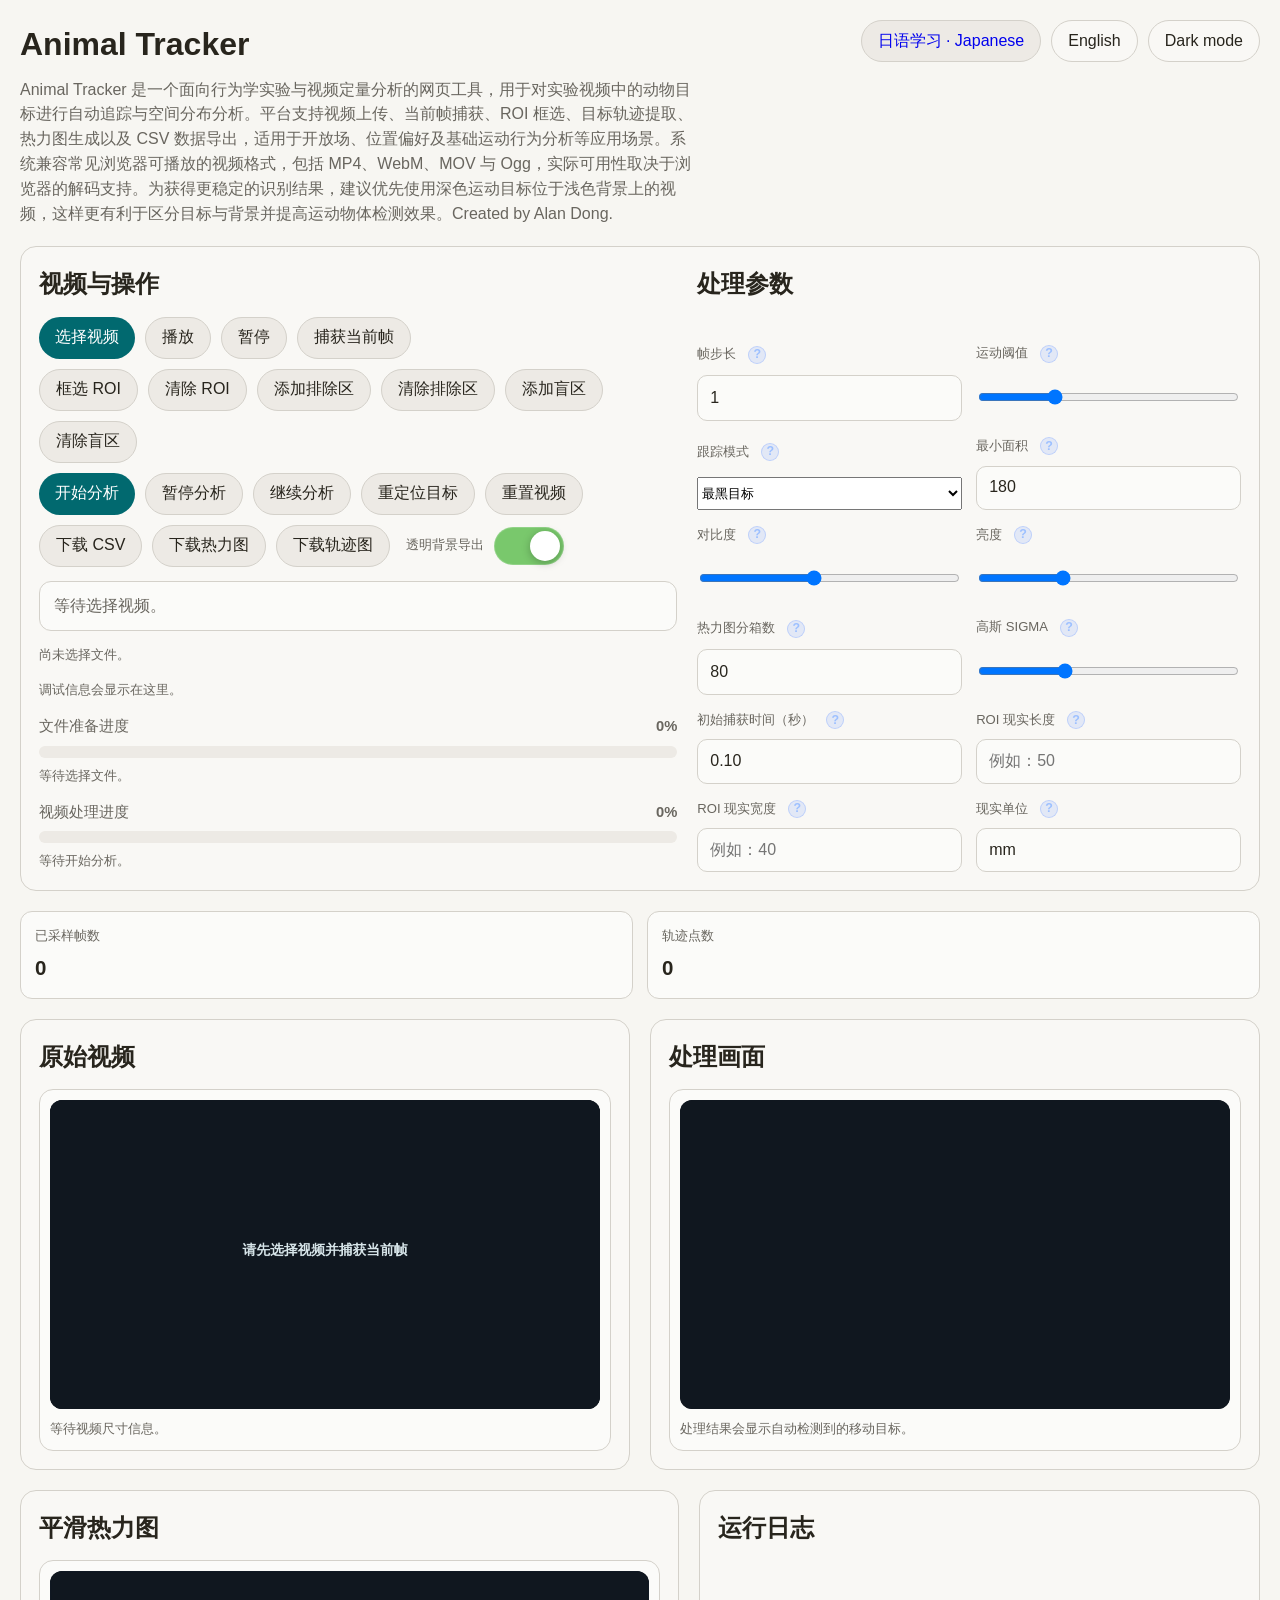
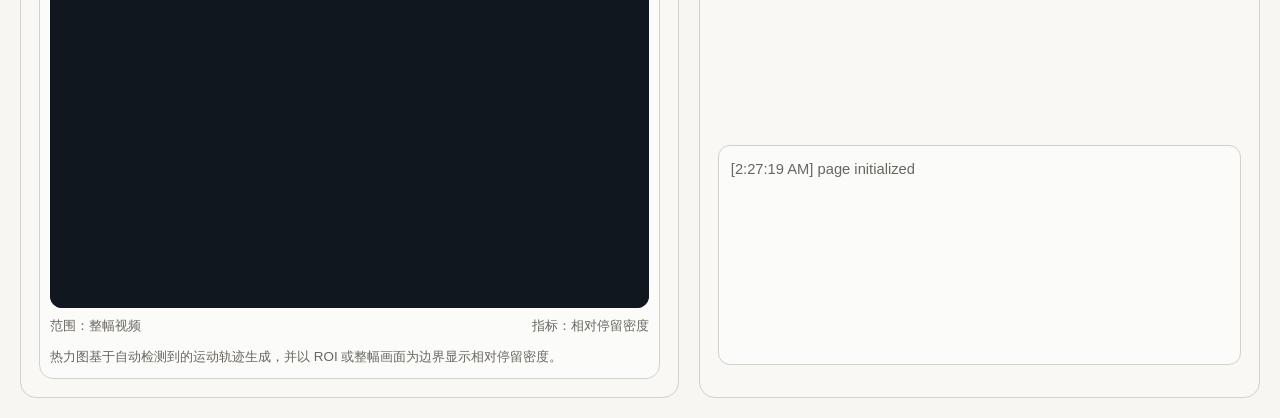
==== commit 5c1f3f98: "Preserve original HTML line endings for a focused tracker diff" ====
--- a/index.html
+++ b/index.html
@@ -1,379 +1,379 @@
-<!DOCTYPE html>
-<html lang="zh-CN">
-<head>
-  <meta charset="UTF-8" />
-  <meta name="viewport" content="width=device-width, initial-scale=1.0" />
-  <title>Animal Motion Tracker Simple Auto Track</title>
-  <style>
-    :root,[data-theme="light"]{--bg:#f7f6f2;--surface:#f9f8f5;--surface2:#fbfbf9;--offset:#edeae5;--border:#d4d1ca;--text:#28251d;--muted:#69665f;--primary:#01696f;--warn:#da7101;--err:#a13544;--ok:#437a22;--radius:16px;--font:Arial,Helvetica,sans-serif}
-    [data-theme="dark"]{--bg:#171614;--surface:#1c1b19;--surface2:#201f1d;--offset:#22211f;--border:#393836;--text:#cdccca;--muted:#a3a19d;--primary:#4f98a3;--warn:#fdab43;--err:#dd6974;--ok:#437a22}
-    *{box-sizing:border-box}body{margin:0;background:var(--bg);color:var(--text);font-family:var(--font);line-height:1.55}button,input{font:inherit;color:inherit}button{cursor:pointer;border:none}main{max-width:1460px;margin:0 auto;padding:20px;display:grid;gap:20px}.top{display:flex;justify-content:space-between;gap:16px;align-items:flex-start}.top h1{margin:0;font-size:2rem}.top p{margin:8px 0 0;color:var(--muted);max-width:76ch}.card{background:var(--surface);border:1px solid var(--border);border-radius:var(--radius);padding:18px;display:grid;gap:14px}.grid2{display:grid;grid-template-columns:1.08fr .92fr;gap:20px}.viewer{display:grid;grid-template-columns:1fr 1fr;gap:20px}.metrics{display:grid;grid-template-columns:repeat(6,minmax(0,1fr));gap:14px}.metric{background:var(--surface2);border:1px solid var(--border);border-radius:12px;padding:14px}.metric span{display:block;font-size:.8rem;text-transform:uppercase;color:var(--muted)}.metric strong{display:block;margin-top:6px;font-size:1.28rem}.toolbar{display:grid;gap:10px}.toolbar-group{display:flex;flex-wrap:wrap;gap:10px;align-items:center}.export-toggle{display:inline-flex;align-items:center;gap:10px;min-height:42px;margin-left:6px}.export-toggle-text{font-size:.84rem;color:var(--muted);white-space:nowrap}.switch{position:relative;display:inline-block;width:70px;height:38px;flex:0 0 auto}.switch input{opacity:0;width:0;height:0}.slider{position:absolute;cursor:pointer;inset:0;background:#5f6368;border-radius:999px;transition:.2s;border:1px solid rgba(255,255,255,.18)}.slider:before{content:"";position:absolute;height:30px;width:30px;left:4px;top:3px;background:#fff;border-radius:50%;transition:.2s;box-shadow:0 2px 8px rgba(0,0,0,.25)}.switch input:checked + .slider{background:#79c86c}.switch input:checked + .slider:before{transform:translateX(31px)}.btn,.filebtn{min-height:42px;padding:0 16px;border-radius:999px;display:inline-flex;align-items:center;justify-content:center;text-decoration:none;position:relative} .btn[data-tooltip]:hover::after,.filebtn[data-tooltip]:hover::after{content:attr(data-tooltip);position:absolute;left:50%;transform:translateX(-50%);bottom:calc(100% + 10px);background:rgba(20,20,20,.94);color:#fff;padding:10px 12px;border-radius:8px;font-size:.82rem;line-height:1.45;white-space:normal;width:max-content;min-width:220px;max-width:360px;z-index:50;box-shadow:0 8px 24px rgba(0,0,0,.25);text-align:left} .btn[data-tooltip]:hover::before,.filebtn[data-tooltip]:hover::before{content:'';position:absolute;left:50%;transform:translateX(-50%);bottom:calc(100% + 4px);border:6px solid transparent;border-top-color:rgba(20,20,20,.94);z-index:50} .help-tip{display:inline-flex;align-items:center;justify-content:center;width:18px;height:18px;margin-left:6px;border-radius:999px;background:rgba(120,160,255,.18);border:1px solid rgba(120,160,255,.35);color:#9dc0ff;font-size:.78rem;font-weight:700;cursor:help;position:relative;vertical-align:middle} .help-tip:hover::after{content:attr(data-tooltip);position:absolute;left:50%;transform:translateX(-50%);bottom:calc(100% + 10px);background:rgba(20,20,20,.96);color:#fff;padding:10px 12px;border-radius:8px;font-size:.82rem;line-height:1.45;white-space:normal;min-width:220px;max-width:320px;z-index:60;box-shadow:0 8px 24px rgba(0,0,0,.25);text-align:left} .help-tip:hover::before{content:'';position:absolute;left:50%;transform:translateX(-50%);bottom:calc(100% + 4px);border:6px solid transparent;border-top-color:rgba(20,20,20,.96);z-index:60} .label-row{display:flex;align-items:center;gap:6px}.heatmap-panel{display:grid;grid-template-columns:minmax(0,1fr);gap:12px;align-items:start}.heatmap-legend-wrap,.legend-top-title,.heatmap-legend,.legend-bar,.legend-scale,.legend-group,.legend-tick,.legend-title{display:none}.heatmap-meta{display:flex;justify-content:space-between;gap:12px;flex-wrap:wrap;margin-top:8px;font-size:.84rem;color:var(--muted)}.btn-primary,.filebtn{background:var(--primary);color:#fff}.btn-secondary{background:var(--offset);border:1px solid var(--border)}.theme{background:var(--surface);border:1px solid var(--border)}.file-input{position:absolute;left:-9999px}.status{padding:12px 14px;border-radius:12px;border:1px solid var(--border);background:var(--surface2);color:var(--muted)}.status.warn{background:#4d3815;color:#ffd9a1}.status.error{background:#4f2028;color:#ffd1d7}.status.success{background:#203b1f;color:#d8f3cb}.small{font-size:.84rem;color:var(--muted)}.progresswrap{display:grid;gap:8px}.progresshead{display:flex;justify-content:space-between;gap:12px;font-size:.92rem;color:var(--muted)}.progress{height:12px;border-radius:999px;background:var(--offset);overflow:hidden}.progress span{display:block;height:100%;width:0;background:linear-gradient(90deg,var(--primary),var(--warn))}.fieldgrid{display:grid;grid-template-columns:repeat(2,minmax(0,1fr));gap:14px}.field{display:grid;gap:8px}.field label{font-size:.82rem;text-transform:uppercase;color:var(--muted)}.field input{min-height:42px;padding:0 12px;border-radius:10px;border:1px solid var(--border);background:var(--surface2)}.stagewrap{background:var(--surface2);border:1px solid var(--border);border-radius:14px;padding:10px;display:grid;gap:10px}.stage{width:100%;background:#10171f;border-radius:12px;display:grid;place-items:center;overflow:hidden}.canvasBox{width:100%;display:grid;place-items:center;background:#10171f;border-radius:12px;overflow:hidden}.fitCanvas{display:block;max-width:100%;height:auto;background:#10171f}.statsBox{background:var(--surface2);border:1px solid var(--border);border-radius:12px;padding:14px;display:grid;gap:10px}.statsRow{display:flex;justify-content:space-between;gap:12px;border-bottom:1px dashed var(--border);padding-bottom:8px}.statsRow:last-child{border-bottom:none;padding-bottom:0}.log{max-height:220px;overflow:auto;background:var(--surface2);border:1px solid var(--border);border-radius:12px;padding:12px;font-size:.92rem;color:var(--muted)}@media(max-width:1180px){.grid2,.viewer,.metrics{grid-template-columns:1fr}}@media(max-width:760px){main{padding:14px}.fieldgrid{grid-template-columns:1fr}.top{flex-direction:column}}
-  </style>
-</head>
-<body>
-  <main>
-    <section class="top">
-      <div>
-        <h1 data-i18n="title">简化自动跟踪版</h1>
-        <p data-i18n="intro">这一版已经移除了 ROI 和目标模板框选逻辑，改回更简单的自动移动物体跟踪思路，主要目的就是先验证网站能否稳定运行，以及视频处理进度条能否正常移动。 [file:268]</p>
-      </div>
-      <div style="display:flex;gap:10px;flex-wrap:wrap;">
-        <a class="btn btn-secondary" href="japanese.html">日语学习 · Japanese</a>
-        <button id="langToggle" class="btn theme" type="button">English</button>
-        <button id="themeToggle" class="btn theme" type="button">Dark mode</button>
-      </div>
-    </section>
-
-    <section class="card grid2">
-      <div class="card" style="padding:0;border:none;background:transparent;">
-        <h2 style="margin:0" data-i18n="panel_ops">视频与操作</h2>
-        <div class="toolbar">
-          <div class="toolbar-group">
-            <label class="filebtn" for="videoInput" data-i18n="choose_video">选择视频</label>
-            <input class="file-input" id="videoInput" type="file" accept="video/*" />
-            <button id="playBtn" class="btn btn-secondary" type="button" data-i18n="play">播放</button>
-            <button id="pauseBtn" class="btn btn-secondary" type="button" data-i18n="pause">暂停</button>
-            <button id="captureBtn" class="btn btn-secondary" type="button" data-i18n="capture" data-tooltip="截取当前视频画面作为后续框选和分析参考。">捕获当前帧</button>
-          </div>
-          <div class="toolbar-group">
-            <button id="roiBtn" class="btn btn-secondary" type="button" data-i18n="ROI_pick" data-tooltip="在原始视频画面上拖拽一个矩形，只分析这个区域里的目标。" data-tooltip-key="tooltip_ROI_pick">框选 ROI</button>
-            <button id="clearRoiBtn" class="btn btn-secondary" type="button" data-i18n="ROI_clear" data-tooltip="删除当前 ROI 框，恢复整幅画面的分析。" data-tooltip-key="tooltip_ROI_clear">清除 ROI</button>
-            <button id="excludeBtn" class="btn btn-secondary" type="button" data-i18n="exclude_pick" data-tooltip="在 ROI 内画出排除框，分析时忽略这些区域。" data-tooltip-key="tooltip_exclude_pick">框选排除区</button>
-            <button id="clearExcludeBtn" class="btn btn-secondary" type="button" data-i18n="exclude_clear" data-tooltip="删除当前排除框。" data-tooltip-key="tooltip_exclude_clear">清除排除区</button>
-            <button id="blindZoneBtn" class="btn btn-secondary" type="button" data-i18n="blind_pick" data-tooltip="添加盲区，目标在这些区域内可能暂时消失。" data-tooltip-key="tooltip_blind_pick">添加盲区</button>
-            <button id="clearBlindZonesBtn" class="btn btn-secondary" type="button" data-i18n="blind_clear" data-tooltip="清除全部盲区。" data-tooltip-key="tooltip_blind_clear">清除盲区</button>
-          </div>
-          <div class="toolbar-group">
-            <button id="analyzeBtn" class="btn btn-primary" type="button" data-i18n="analyze">开始分析</button>
-            <button id="pauseAnalyzeBtn" class="btn btn-secondary" type="button" data-i18n="pause_analysis">暂停分析</button>
-            <button id="resumeAnalyzeBtn" class="btn btn-secondary" type="button" data-i18n="resume_analysis" title="从暂停处继续后续分析。" data-title-key="title_resume_analysis">继续分析</button>
-            <button id="relockBtn" class="btn btn-secondary" type="button" data-i18n="relock_target" title="请先暂停分析，再点击鱼头位置以重新定位并连接轨迹。" data-title-key="title_relock_target">重定位目标</button>
-            <button id="resetVideoBtn" class="btn btn-secondary" type="button" data-i18n="reset_video">重置视频</button>
-          </div>
-          <div class="toolbar-group">
-            <button id="csvBtn" class="btn btn-secondary" type="button" data-i18n="download_csv" data-tooltip="导出轨迹坐标 CSV 文件，可用于后续统计和作图。">下载 CSV</button>
-            <button id="pngBtn" class="btn btn-secondary" type="button" data-i18n="download_heatmap">下载热力图</button>
-            <button id="trackPngBtn" class="btn btn-secondary" type="button" data-i18n="download_trackmap">下载轨迹图</button>
-            <div class="export-toggle">
-              <span id="exportBgLabel" class="export-toggle-text" data-i18n="transparent_export">透明背景导出</span>
-              <label class="switch" for="transparentExportToggle">
-                <input id="transparentExportToggle" type="checkbox" checked />
-                <span class="slider"></span>
-              </label>
-            </div>
-          </div>
-        </div>
-        <div id="statusText" class="status" data-i18n="status_wait">等待选择视频。</div>
-        <div id="fileInfo" class="small" data-i18n="file_wait">尚未选择文件。</div>
-        <div id="debugInfo" class="small" data-i18n="debug_wait">调试信息会显示在这里。</div>
-        <div class="progresswrap">
-          <div class="progresshead"><span data-i18n="file_prep">文件准备进度</span><strong id="uploadPercent">0%</strong></div>
-          <div class="progress"><span id="uploadBar"></span></div>
-          <div id="uploadHint" class="small" data-i18n="upload_wait">等待选择文件。</div>
-        </div>
-        <div class="progresswrap">
-          <div class="progresshead"><span data-i18n="video_proc">视频处理进度</span><strong id="processPercent">0%</strong></div>
-          <div class="progress"><span id="processBar"></span></div>
-          <div id="processHint" class="small" data-i18n="process_wait">等待开始分析。</div>
-        </div>
-      </div>
-      <div class="card" style="padding:0;border:none;background:transparent;">
-        <h2 style="margin:0" data-i18n="panel_params">处理参数</h2>
-        <div class="fieldgrid">
-          <div class="field"><div class="label-row"><label for="sampleStep" data-i18n="label_frame_step">Frame step</label><span class="help-tip" data-tooltip="控制每隔多少帧取样一次。数值越小，分析越细，但处理更慢；数值越大，分析更快，但可能丢失细小运动变化。" data-tooltip-key="tooltip_frame_step">?</span></div><input id="sampleStep" type="number" min="1" max="20" value="1"></div>
-          <div class="field"><div class="label-row"><label for="threshold" data-i18n="label_motion_threshold">Motion threshold</label><span class="help-tip" data-tooltip="控制前后帧差异多大才算运动。调低更敏感，容易把噪声也当成运动；调高更严格，可能漏掉较弱移动。" data-tooltip-key="tooltip_motion_threshold">?</span></div><input id="threshold" type="range" min="5" max="80" value="24"></div>
-          <div class="field"><div class="label-row"><label for="trackingMode" data-i18n="label_tracking_mode">Tracking mode</label><span class="help-tip" data-tooltip="切换以最黑区域或最亮区域作为主要跟踪目标。白鼠场景建议选择最亮目标。" data-tooltip-key="tooltip_tracking_mode">?</span></div><select id="trackingMode"><option value="dark">Dark target / 最黑目标</option><option value="bright">Bright target / 最亮目标</option></select></div>
-          <div class="field"><div class="label-row"><label for="minArea" data-i18n="label_min_area">Min area</label><span class="help-tip" data-tooltip="控制最小目标面积。调小更容易识别小目标和尾巴，但也更容易引入噪点；调大可过滤杂点，但可能漏检小范围活动。" data-tooltip-key="tooltip_min_area">?</span></div><input id="minArea" type="number" min="10" max="5000" value="180"></div>
-          <div class="field"><div class="label-row"><label for="contrast" data-i18n="label_contrast">Contrast</label><span class="help-tip" data-tooltip="调整处理画面的对比度。提高后目标与背景差异更明显，但过高可能放大噪声。" data-tooltip-key="tooltip_contrast">?</span></div><input id="contrast" type="range" min="80" max="220" value="140"></div>
-          <div class="field"><div class="label-row"><label for="brightness" data-i18n="label_brightness">Brightness</label><span class="help-tip" data-tooltip="调整处理画面的亮度。适合修正视频偏暗或偏亮的情况，但过度调整会影响目标分离效果。" data-tooltip-key="tooltip_brightness">?</span></div><input id="brightness" type="range" min="60" max="180" value="95"></div>
-          <div class="field"><div class="label-row"><label for="gridBins" data-i18n="label_heatmap_bins">Heatmap bins</label><span class="help-tip" data-tooltip="控制热力图网格分辨率。数值越大，热点更细致；数值越小，热力图更平滑但细节更少。" data-tooltip-key="tooltip_heatmap_bins">?</span></div><input id="gridBins" type="number" min="30" max="180" value="80"></div>
-          <div class="field"><div class="label-row"><label for="sigma" data-i18n="label_gaussian_sigma">Gaussian sigma</label><span class="help-tip" data-tooltip="控制热力图平滑强度。数值越大，热点扩散更明显；数值越小，热点更集中、更锐利。" data-tooltip-key="tooltip_gaussian_sigma">?</span></div><input id="sigma" type="range" min="1" max="6" step="0.5" value="2.5"></div>
-          <div class="field"><div class="label-row"><label for="startTime" data-i18n="label_initial_capture">Initial capture time (s)</label><span class="help-tip" data-tooltip="设置首次自动截取视频画面的时间点，适合跳过开头黑屏或无效片段。" data-tooltip-key="tooltip_initial_capture">?</span></div><input id="startTime" type="number" min="0" max="5" step="0.05" value="0.10"></div>
-          <div class="field"><div class="label-row"><label for="roiRealLength" data-i18n="label_roi_real_length">ROI 现实长度</label><span class="help-tip" data-tooltip="Real-world length represented by the selected ROI." data-tooltip-key="tooltip_roi_real_length">?</span></div><input id="roiRealLength" type="number" min="0" step="0.001" placeholder="例如：50" data-placeholder-zh="例如：50" data-placeholder-en="e.g.: 50"></div>
-          <div class="field"><div class="label-row"><label for="roiRealWidth" data-i18n="label_roi_real_width">ROI 现实宽度</label><span class="help-tip" data-tooltip="Real-world width represented by the selected ROI." data-tooltip-key="tooltip_roi_real_width">?</span></div><input id="roiRealWidth" type="number" min="0" step="0.001" placeholder="例如：40" data-placeholder-zh="例如：40" data-placeholder-en="e.g.: 40"></div>
-          <div class="field"><div class="label-row"><label for="roiUnit" data-i18n="label_roi_unit">现实单位</label><span class="help-tip" data-tooltip="Unit for the ROI real size, such as mm, cm, or m." data-tooltip-key="tooltip_roi_unit">?</span></div><input id="roiUnit" type="text" placeholder="mm / cm / m" value="mm"></div>
-        </div>
-        
-      </div>
-    </section>
-
-    <section class="metrics" style="grid-template-columns:repeat(2,minmax(0,1fr));">
-      <article class="metric"><span data-i18n="frames_sampled">Frames sampled</span><strong id="framesMetric">0</strong></article>
-      <article class="metric"><span data-i18n="track_points">Track points</span><strong id="pointsMetric">0</strong></article>
-    </section>
-
-    <section class="viewer">
-      <article class="card">
-        <h2 style="margin:0" data-i18n="raw_video">原始视频</h2>
-        <div class="stagewrap">
-          <div class="stage"><div class="canvasBox"><canvas id="rawCanvas" class="fitCanvas"></canvas></div></div>
-          <div id="videoSizeInfo" class="small" data-i18n="video_size_wait">等待视频尺寸信息。</div>
-        </div>
-      </article>
-      <article class="card">
-        <h2 style="margin:0" data-i18n="processed_view">处理画面</h2>
-        <div class="stagewrap">
-          <div class="stage"><div class="canvasBox"><canvas id="displayCanvas" class="fitCanvas"></canvas></div></div>
-          <div id="processSizeInfo" class="small" data-i18n="process_size_wait">处理结果会显示自动检测到的移动目标。</div>
-        </div>
-      </article>
-    </section>
-
-    <section class="grid2">
-      <article class="card">
-        <h2 style="margin:0" data-i18n="heatmap">平滑热力图</h2>
-        <div class="stagewrap">
-          <div class="heatmap-panel">
-            <div>
-              <div class="stage"><div class="canvasBox"><canvas id="heatmapCanvas" class="fitCanvas"></canvas></div></div>
-              <div class="heatmap-meta">
-                <span id="heatmapScope" data-i18n="heatmap_scope_default">范围：整幅视频 / ROI</span>
-                <span id="heatmapMeasure" data-i18n="heatmap_measure">指标：相对停留密度</span>
-              </div>
-            </div>
-
-          </div>
-          <div class="small" data-i18n="heatmap_note">热力图基于自动检测到的运动轨迹生成，并以 ROI 或整幅画面为边界显示相对停留密度。</div>
-        </div>
-      </article>
-      <article class="card">
-        <h2 style="margin:0" data-i18n="run_logs">运行日志</h2>
-        <div id="eventLog" class="log"></div>
-      </article>
-    </section>
-  </main>
-
-  <video id="sourceVideo" hidden playsinline preload="metadata"></video>
-  <canvas id="captureCanvas" hidden></canvas>
-  <canvas id="trackCanvas" hidden></canvas>
-
-  <script>
-        const i18n={
-      zh:{title:'Animal Tracker',intro:'Animal Tracker 是一个面向行为学实验与视频定量分析的网页工具，用于对实验视频中的动物目标进行自动追踪与空间分布分析。平台支持视频上传、当前帧捕获、ROI 框选、目标轨迹提取、热力图生成以及 CSV 数据导出，适用于开放场、位置偏好及基础运动行为分析等应用场景。系统兼容常见浏览器可播放的视频格式，包括 MP4、WebM、MOV 与 Ogg，实际可用性取决于浏览器的解码支持。为获得更稳定的识别结果，建议优先使用深色运动目标位于浅色背景上的视频，这样更有利于区分目标与背景并提高运动物体检测效果。Created by Alan Dong.',panel_ops:'视频与操作',choose_video:'选择视频',play:'播放',pause:'暂停',capture:'捕获当前帧',ROI_pick:'框选 ROI',exclude_pick:'添加排除区',exclude_clear:'清除排除区',blind_pick:'添加盲区',blind_clear:'清除盲区',ROI_clear:'清除 ROI',analyze:'开始分析',pause_analysis:'暂停分析',resume_analysis:'继续分析',relock_target:'重定位目标',transparent_export:'透明背景导出',reset_video:'重置视频',download_csv:'下载 CSV',tooltip_capture:'截取当前视频画面，作为后续框选 ROI 和分析的参考。',tooltip_ROI_pick:'在捕获视频当前帧数之后，在截取画面上拖拽矩形方框，分析时只会追踪方框内的目标。',tooltip_target_pick:'先框选当前帧中的目标，后续分析会从该位置开始连续追踪。',tooltip_target_clear:'删除当前框选目标，恢复普通检测模式。',tooltip_exclude_pick:'在 ROI 内画出排除框，分析时忽略这些区域；可重复添加多个排除区。',tooltip_exclude_clear:'删除当前全部排除框。',tooltip_blind_pick:'添加盲区，目标在这些区域内可能暂时消失。',tooltip_blind_clear:'清除全部盲区。',tooltip_ROI_clear:'清除当前 ROI 框，恢复整幅画面的分析。',tooltip_csv:'导出轨迹坐标 CSV 文件，便于后续统计与作图。',download_heatmap:'下载热力图',download_trackmap:'下载轨迹图',group_video:'视频',group_roi:'取帧与 ROI',group_regions:'排除区与盲区',group_analysis:'分析控制',group_export:'结果导出',status_wait:'等待选择视频。',file_wait:'尚未选择文件。',debug_wait:'调试信息会显示在这里。',file_prep:'文件准备进度',upload_wait:'等待选择文件。',video_proc:'视频处理进度',process_wait:'等待开始分析。',panel_params:'处理参数',frames_sampled:'已采样帧数',track_points:'轨迹点数',raw_video:'原始视频',video_size_wait:'等待视频尺寸信息。',processed_view:'处理画面',process_size_wait:'处理结果会显示自动检测到的移动目标。',heatmap:'平滑热力图',heatmap_note:'热力图基于自动检测到的运动轨迹生成，并以 ROI 或整幅画面为边界显示相对停留密度。',heatmap_scope_default:'范围：整幅视频 / ROI',heatmap_scope_roi:'范围：当前 ROI',heatmap_scope_full:'范围：整幅视频',heatmap_measure:'指标：相对停留密度',heatmap_legend:'停留密度（归一化）',heatmap_legend_short:'停留密度',run_logs:'运行日志',title_resume_analysis:'从暂停处继续后续分析。',title_relock_target:'请先暂停分析，再点击鱼头位置以重新定位并连接轨迹。',title_resume_analysis:'Continue analysis from the paused position.',title_relock_target:'Pause analysis first, then click the fish head to relock and reconnect the trajectory.',theme_dark:'Dark mode',theme_light:'Light mode',lang_en:'English',lang_zh:'中文',status_selected:'视频文件已选中，正在加载。',status_capture:'当前帧已捕获。',status_target_pick:'请在当前帧上框选目标。',status_target_ready:'目标模板已记录，后续将用模板定位置，并让黄色框按鱼体动态变化。',status_target_cleared:'已清除当前目标框选。',status_exclude_pick:'请在当前帧上框选要忽略的区域，可重复添加多个排除区。',status_exclude_ready:'排除区已记录，分析时将忽略这些区域。',status_exclude_cleared:'已清除全部排除区。',status_blind_pick:'请框选盲区，可最多添加四个。',status_blind_ready:'盲区已记录。',status_blind_cleared:'已清除全部盲区。',status_playing:'视频正在播放。',status_paused:'视频已暂停。',status_analysis_paused:'分析已暂停。',status_start:'开始自动分析视频...',status_done:'分析完成，共提取 {n} 个追踪点。',status_need_video:'请先选择视频。',status_video_not_ready:'视频还没有成功加载。',status_meta_ok:'视频加载成功。可以直接开始分析。',status_auto_fail:'自动捕获首帧失败，可手动点击“捕获当前帧”。',status_play_fail:'播放失败，请先手动捕获当前帧。',status_end:'视频播放结束。',hint_processing:'已处理 {a}/{b} 帧，预计剩余 {t}',hint_done:'处理完成，可以导出 CSV 和热力图。',hint_init:'正在初始化处理...',hint_paused:'分析已暂停，当前结果已保留。',hint_reset:'已恢复到刚导入该视频时的状态。',detected_none:'未检测',debug_prefix:'调试信息：',file_ready:'视频已就绪：{w} × {h} px；时长 {d} 秒。',file_name:'文件名：{n}；大小：{s}；type：{t}',video_size:'原始视频尺寸：{w} × {h}',process_size:'处理画布尺寸：{w} × {h}（与原视频同比例）',canvas_prompt:'请先选择视频并捕获当前帧',label_frame_step:'帧步长',label_motion_threshold:'运动阈值',label_tracking_mode:'跟踪模式',label_min_area:'最小面积',label_contrast:'对比度',label_brightness:'亮度',label_heatmap_bins:'热力图分箱数',label_gaussian_sigma:'高斯 sigma',label_initial_capture:'初始捕获时间（秒）',label_roi_real_length:'ROI 现实长度',label_roi_real_width:'ROI 现实宽度',label_roi_unit:'现实单位',tooltip_frame_step:'控制每隔多少帧取样一次。数值越小，分析越细，但处理更慢；数值越大，分析更快，但可能丢失细小运动变化。',tooltip_motion_threshold:'控制前后帧差异多大才算运动。调低更敏感，容易把噪声也当成运动；调高更严格，可能漏掉较弱移动。',tooltip_tracking_mode:'切换以最黑区域或最亮区域作为主要跟踪目标。白鼠场景建议选择最亮目标。',tooltip_min_area:'控制最小目标面积。调小更容易识别小目标和尾巴，但也更容易引入噪点；调大可过滤杂点，但可能漏检小范围活动。',tooltip_contrast:'调整处理画面的对比度。提高后目标与背景差异更明显，但过高可能放大噪声。',tooltip_brightness:'调整处理画面的亮度。适合修正视频偏暗或偏亮的情况，但过度调整会影响目标分离效果。',tooltip_heatmap_bins:'控制热力图网格分辨率。数值越大，热点更细致；数值越小，热力图更平滑但细节更少。',tooltip_gaussian_sigma:'控制热力图平滑强度。数值越大，热点扩散更明显；数值越小，热点更集中、更锐利。',tooltip_initial_capture:'设置首次自动截取视频画面的时间点，适合跳过开头黑屏或无效片段。',tooltip_roi_real_length:'所选 ROI 在现实中的长度，用于把像素距离换算成你填写的单位。',tooltip_roi_real_width:'所选 ROI 在现实中的宽度，用于配合长度一起做空间尺度换算。',tooltip_roi_unit:'ROI 现实尺寸使用的单位，例如 mm、cm 或 m。当前导出的 CSV 坐标仍为像素。',tooltip_real_roi_length:'所选 ROI 在现实中的长度，用于把像素距离换算成你填写的单位。',tooltip_real_roi_width:'所选 ROI 在现实中的宽度，用于配合长度一起做空间尺度换算。',tooltip_real_roi_unit:'ROI 现实尺寸使用的单位，例如 mm、cm 或 m。当前导出的 CSV 坐标仍为像素。',status_roi_scale_saved:'已记录 ROI 现实尺寸：{w} × {h} {u}',status_roi_scale_missing:'未填写完整 ROI 现实宽高，CSV 将继续导出像素坐标。'},
-      en:{title:'Animal Tracker',intro:'Animal Tracker is a web-based tool for behavioral experiments and quantitative video analysis, designed to automatically track animal subjects and summarize their spatial activity patterns. The platform supports video upload, frame capture, ROI selection, trajectory extraction, heatmap generation, and CSV export, making it suitable for applications such as open field assays, location preference analysis, and basic locomotor behavior studies. Common browser-playable formats including MP4, WebM, MOV, and Ogg are supported, although actual compatibility depends on browser decoding support. For more reliable detection, videos with a dark moving subject on a light background are recommended, because this contrast makes it easier to separate the target from the background and improves motion recognition performance. Created by Alan Dong.',panel_ops:'Video and Controls',choose_video:'Choose video',play:'Play',pause:'Pause',capture:'Capture frame',ROI_pick:'Pick ROI',exclude_pick:'Add exclude zone',exclude_clear:'Clear excludes',blind_pick:'Add blind zone',blind_clear:'Clear blind zones',ROI_clear:'Clear ROI',analyze:'Start analysis',pause_analysis:'Pause analysis',resume_analysis:'Resume analysis',relock_target:'Relock target',transparent_export:'Transparent export',reset_video:'Reset video',download_csv:'Download CSV',tooltip_capture:'Capture the current video frame as the reference for ROI selection and analysis.',tooltip_ROI_pick:'Drag a rectangle on the raw video to limit analysis to that region only.',tooltip_target_pick:'Draw the target in the current frame. Later analysis will start from this position and track it continuously.',tooltip_target_clear:'Remove the current selected target and return to normal detection mode.',tooltip_exclude_pick:'Draw exclusion boxes inside the ROI. Analysis will ignore these regions; you can add multiple boxes.',tooltip_exclude_clear:'Remove all current exclusion boxes.',tooltip_blind_pick:'Add a blind zone where the target may temporarily disappear.',tooltip_blind_clear:'Clear all blind zones.',tooltip_ROI_clear:'Remove the current ROI and return to full-frame analysis.',tooltip_csv:'Export the trajectory coordinates as a CSV file for later statistics and plotting.',download_heatmap:'Download heatmap',download_trackmap:'Download track map',group_video:'Video',group_roi:'Frame & ROI',group_regions:'Exclude & blind zones',group_analysis:'Analysis',group_export:'Export',status_wait:'Waiting for a video.',file_wait:'No file selected yet.',debug_wait:'Debug information will appear here.',file_prep:'File preparation progress',upload_wait:'Waiting for a file.',video_proc:'Video processing progress',process_wait:'Waiting to start analysis.',panel_params:'Processing Parameters',frames_sampled:'Frames sampled',track_points:'Track points',raw_video:'Original video',video_size_wait:'Waiting for video size information.',processed_view:'Processed view',process_size_wait:'The processed view will show the automatically detected moving target.',heatmap:'Smoothed Heatmap',heatmap_note:'The heatmap is generated from detected motion tracks and displays relative occupancy density within the ROI or full frame.',heatmap_scope_default:'Scope: Full frame / ROI',heatmap_scope_roi:'Scope: Current ROI',heatmap_scope_full:'Scope: Full frame',heatmap_measure:'Measure: Relative occupancy density',heatmap_legend:'Occupancy density (normalized)',heatmap_legend_short:'Occupancy density',run_logs:'Run Logs',title_resume_analysis:'从暂停处继续后续分析。',title_relock_target:'请先暂停分析，再点击鱼头位置以重新定位并连接轨迹。',theme_dark:'Dark mode',theme_light:'Light mode',lang_en:'English',lang_zh:'中文',status_selected:'Video file selected and loading.',status_capture:'Current frame captured.',status_roi_pick:'Drag on the raw video canvas to select ROI.',status_roi_ready:'ROI set. Analysis will run only inside the ROI.',status_roi_cleared:'ROI cleared. Full-frame analysis will be used.',status_playing:'Video is playing.',status_paused:'Video is paused.',status_analysis_paused:'Analysis paused.',status_start:'Starting automatic video analysis...',status_done:'Analysis finished with {n} track points.',status_need_video:'Please choose a video first.',status_video_not_ready:'The video is not ready yet.',status_meta_ok:'Video loaded successfully. You can start analysis now.',status_auto_fail:'Automatic first-frame capture failed. You can click Capture frame manually.',status_play_fail:'Play failed. Please capture a frame manually first.',status_end:'Video playback ended.',hint_processing:'Processed {a}/{b} frames, estimated {t} remaining',hint_done:'Processing complete. CSV and heatmap are ready to export.',hint_init:'Initializing processing...',hint_paused:'Analysis paused and current results were kept.',hint_reset:'Returned to the state right after this video was loaded.',detected_none:'Not detected',debug_prefix:'Debug:',file_ready:'Video ready: {w} × {h} px; duration {d} s.',file_name:'File: {n}; size: {s}; type: {t}',video_size:'Original video size: {w} × {h}',process_size:'Processing canvas size: {w} × {h} (same aspect ratio as source)',canvas_prompt:'Please choose a video and capture a frame first',label_frame_step:'Frame step',label_motion_threshold:'Motion threshold',label_tracking_mode:'Tracking mode',label_min_area:'Min area',label_contrast:'Contrast',label_brightness:'Brightness',label_heatmap_bins:'Heatmap bins',label_gaussian_sigma:'Gaussian sigma',label_initial_capture:'Initial capture time (s)',label_roi_real_length:'Real ROI length',label_roi_real_width:'Real ROI width',label_roi_unit:'Unit',tooltip_frame_step:'Controls how many frames are skipped between samples. Lower values give finer analysis but take longer; higher values run faster but may miss subtle motion.',tooltip_motion_threshold:'Controls how much frame-to-frame change counts as motion. Lower values are more sensitive but may include noise; higher values are stricter but may miss weak movement.',tooltip_tracking_mode:'Switch between darkest-target and brightest-target tracking. Bright target is recommended for white mouse videos.',tooltip_min_area:'Sets the minimum target area. Lower values detect smaller targets and tails more easily but may introduce noise; higher values filter specks but may miss small activity.',tooltip_contrast:'Adjusts contrast in the processed view. Higher contrast can separate the target from the background better, but too much may amplify noise.',tooltip_brightness:'Adjusts brightness in the processed view. Useful when the video is too dark or too bright, but excessive adjustment can hurt target separation.',tooltip_heatmap_bins:'Controls the heatmap grid resolution. Higher values give finer hotspots; lower values produce a smoother but less detailed map.',tooltip_gaussian_sigma:'Controls heatmap smoothing strength. Higher values spread hotspots more; lower values keep hotspots tighter and sharper.',tooltip_initial_capture:'Sets the time point for the first automatic frame capture, which is useful for skipping black screens or invalid opening frames.'}
-    };
-    const html=document.documentElement;
-    const els={langToggle:document.getElementById('langToggle'),themeToggle:document.getElementById('themeToggle'),videoInput:document.getElementById('videoInput'),playBtn:document.getElementById('playBtn'),pauseBtn:document.getElementById('pauseBtn'),captureBtn:document.getElementById('captureBtn'),roiBtn:document.getElementById('roiBtn'),excludeBtn:document.getElementById('excludeBtn'),clearExcludeBtn:document.getElementById('clearExcludeBtn'),blindZoneBtn:document.getElementById('blindZoneBtn'),clearBlindZonesBtn:document.getElementById('clearBlindZonesBtn'),clearRoiBtn:document.getElementById('clearRoiBtn'),analyzeBtn:document.getElementById('analyzeBtn'),pauseAnalyzeBtn:document.getElementById('pauseAnalyzeBtn'),resumeAnalyzeBtn:document.getElementById('resumeAnalyzeBtn'),relockBtn:document.getElementById('relockBtn'),resetVideoBtn:document.getElementById('resetVideoBtn'),csvBtn:document.getElementById('csvBtn'),pngBtn:document.getElementById('pngBtn'),trackPngBtn:document.getElementById('trackPngBtn'),undoZoneBtn:document.getElementById('undoZoneBtn'),exportBgLabel:document.getElementById('exportBgLabel'),transparentExportToggle:document.getElementById('transparentExportToggle'),sourceVideo:document.getElementById('sourceVideo'),rawCanvas:document.getElementById('rawCanvas'),displayCanvas:document.getElementById('displayCanvas'),heatmapCanvas:document.getElementById('heatmapCanvas'),trackCanvas:document.getElementById('trackCanvas'),captureCanvas:document.getElementById('captureCanvas'),statusText:document.getElementById('statusText'),fileInfo:document.getElementById('fileInfo'),debugInfo:document.getElementById('debugInfo'),uploadPercent:document.getElementById('uploadPercent'),uploadBar:document.getElementById('uploadBar'),uploadHint:document.getElementById('uploadHint'),processPercent:document.getElementById('processPercent'),processBar:document.getElementById('processBar'),processHint:document.getElementById('processHint'),eventLog:document.getElementById('eventLog'),framesMetric:document.getElementById('framesMetric'),pointsMetric:document.getElementById('pointsMetric'),sampleStep:document.getElementById('sampleStep'),threshold:document.getElementById('threshold'),trackingMode:document.getElementById('trackingMode'),minArea:document.getElementById('minArea'),searchRadius:document.getElementById('searchRadius'),areaTolerance:document.getElementById('areaTolerance'),contrast:document.getElementById('contrast'),brightness:document.getElementById('brightness'),gridBins:document.getElementById('gridBins'),sigma:document.getElementById('sigma'),startTime:document.getElementById('startTime'),roiRealLength:document.getElementById('roiRealLength'),roiRealWidth:document.getElementById('roiRealWidth'),roiUnit:document.getElementById('roiUnit'),videoSizeInfo:document.getElementById('videoSizeInfo'),processSizeInfo:document.getElementById('processSizeInfo'),heatmapScope:document.getElementById('heatmapScope'),heatmapMeasure:document.getElementById('heatmapMeasure')};
-    const rawCtx=els.rawCanvas.getContext('2d',{willReadFrequently:true});
-    const displayCtx=els.displayCanvas.getContext('2d',{willReadFrequently:true});
-    const heatCtx=els.heatmapCanvas.getContext('2d');
-    const captureCtx=els.captureCanvas.getContext('2d',{willReadFrequently:true});
-    let lang='zh'; let currentObjectUrl=''; let exportTransparent=true; let zoneHistory=[]; let targetTemplate=null,targetRect=null,targetDraft=null,targetSelecting=false,targetTemplatePatch=null,targetTemplateSize=null; let tracks=[]; let csvText='time_sec,x_px,y_px,point_type\n'; let baseWidth=960,baseHeight=540; let capturedFrameGray=null; let previousPreviewGray=null; let playTimer=null; let detectedBox=null; let stablePoint=null; let analysisPaused=false; let pausedAtTime=0; let lastAnalyzedTime=0; let manualRelockPointMode=false; let manualRelockAnchor=null; let manualRelockPoint=null; let roiRect=null; let roiDraft=null; let roiSelecting=false; let roiStart=null; let excludeRects=[]; let excludeDraft=null; let excludeSelecting=false; let blindZoneRects=[]; let blindZoneDraft=null; let blindZoneSelecting=false; let pendingBlindGap=null;
-    const t=(k,v={})=>{let s=((i18n[lang]&&i18n[lang][k])!==undefined)?i18n[lang][k]:k;for(const [a,b] of Object.entries(v))s=s.replace(`{${a}}`,b);return s};
-    function bindUserActionLogs(){const actionMap=[['playBtn','播放','Play'],['pauseBtn','暂停','Pause'],['captureBtn','捕获当前帧','Capture frame'],['roiBtn','框选 ROI','Pick ROI'],['excludeBtn','添加排除区','Add exclude zone'],['clearExcludeBtn','清除排除区','Clear excludes'],['blindZoneBtn','添加盲区','Add blind zone'],['clearBlindZonesBtn','清除盲区','Clear blind zones'],['clearRoiBtn','清除 ROI','Clear ROI'],['analyzeBtn','开始分析','Start analysis'],['pauseAnalyzeBtn','暂停分析','Pause analysis'],['resetVideoBtn','重置视频','Reset video'],['csvBtn','下载 CSV','Download CSV'],['pngBtn','下载热力图','Download heatmap'],['trackPngBtn','下载轨迹图','Download track map'],['undoZoneBtn','撤回上一步','Undo last'],['themeToggle','切换主题','Toggle theme'],['langToggle','切换语言','Toggle language']];actionMap.forEach(([id,labelZh,labelEn])=>{const el=els[id];if(!el||el.dataset.userActionBound==='1')return;el.dataset.userActionBound='1';el.addEventListener('pointerdown',()=>userClickLog(labelZh,labelEn),{passive:true})});const chooseLabel=document.querySelector('label[for="videoInput"]');if(chooseLabel&&chooseLabel.dataset.userActionBound!=='1'){chooseLabel.dataset.userActionBound='1';chooseLabel.addEventListener('pointerdown',()=>userClickLog('选择视频','Choose video'),{passive:true})}if(els.videoInput&&els.videoInput.dataset.userActionBound!=='1'){els.videoInput.dataset.userActionBound='1';els.videoInput.addEventListener('change',()=>log(lang==='zh'?'用户已选择视频文件':'User selected a video file'))}}
-    function applyLanguage(){document.documentElement.lang=lang==='zh'?'zh-CN':'en';document.querySelectorAll('[data-i18n]').forEach(el=>{el.textContent=t(el.dataset.i18n)});document.querySelectorAll('[data-title-key]').forEach(el=>{el.setAttribute('title',t(el.dataset.titleKey))});document.querySelectorAll('[data-placeholder-en],[data-placeholder-zh]').forEach(el=>{el.setAttribute('placeholder',lang==='zh'?(el.dataset.placeholderZh||el.getAttribute('placeholder')||''):(el.dataset.placeholderEn||el.getAttribute('placeholder')||''))});els.langToggle.textContent=lang==='zh'?t('lang_en'):t('lang_zh');els.themeToggle.textContent=html.getAttribute('data-theme')==='dark'?t('theme_light'):t('theme_dark');if(els.trackingMode&&els.trackingMode.options&&els.trackingMode.options.length>=2){els.trackingMode.options[0].text=lang==='zh'?'最黑目标':'Dark target';els.trackingMode.options[1].text=lang==='zh'?'最亮目标':'Bright target';els.trackingMode.setAttribute('title',t('tooltip_tracking_mode'));}if(els.roiBtn){els.roiBtn.textContent=t('ROI_pick');els.roiBtn.setAttribute('data-tooltip',t('tooltip_ROI_pick'));}if(els.excludeBtn){els.excludeBtn.textContent=t('exclude_pick');els.excludeBtn.setAttribute('data-tooltip',t('tooltip_exclude_pick'));}if(els.clearExcludeBtn){els.clearExcludeBtn.textContent=t('exclude_clear');els.clearExcludeBtn.setAttribute('data-tooltip',t('tooltip_exclude_clear'));}if(els.blindZoneBtn){els.blindZoneBtn.textContent=t('blind_pick');els.blindZoneBtn.setAttribute('data-tooltip',t('tooltip_blind_pick'));}if(els.clearBlindZonesBtn){els.clearBlindZonesBtn.textContent=t('blind_clear');els.clearBlindZonesBtn.setAttribute('data-tooltip',t('tooltip_blind_clear'));}if(els.clearRoiBtn){els.clearRoiBtn.textContent=t('ROI_clear');els.clearRoiBtn.setAttribute('data-tooltip',t('tooltip_ROI_clear'));}if(els.captureBtn)els.captureBtn.setAttribute('data-tooltip',t('tooltip_capture'));if(els.csvBtn)els.csvBtn.setAttribute('data-tooltip',t('tooltip_csv'));if(els.undoZoneBtn){els.undoZoneBtn.textContent=lang==='zh'?'撤回上一步':'Undo last';els.undoZoneBtn.setAttribute('data-tooltip',lang==='zh'?'撤回上一次添加的排除区或盲区。':'Undo the last added exclude zone or blind zone.');}if(els.exportBgLabel)els.exportBgLabel.textContent=t('transparent_export');const tooltipFallbacks={zh:{tooltip_roi_real_length:'所选 ROI 在现实中的长度，用于把像素距离换算成你填写的单位。',tooltip_roi_real_width:'所选 ROI 在现实中的宽度，用于配合长度一起做空间尺度换算。',tooltip_roi_unit:'ROI 现实尺寸使用的单位，例如 mm、cm 或 m。当前导出的 CSV 坐标仍为像素。',tooltip_real_roi_length:'所选 ROI 在现实中的长度，用于把像素距离换算成你填写的单位。',tooltip_real_roi_width:'所选 ROI 在现实中的宽度，用于配合长度一起做空间尺度换算。',tooltip_real_roi_unit:'ROI 现实尺寸使用的单位，例如 mm、cm 或 m。当前导出的 CSV 坐标仍为像素。'},en:{tooltip_roi_real_length:'Real-world length represented by the selected ROI. Use this to convert ROI-related distances from pixels into your chosen unit.',tooltip_roi_real_width:'Real-world width represented by the selected ROI. Use this together with ROI length for spatial scaling.',tooltip_roi_unit:'Unit for the ROI real size, such as mm, cm, or m. Exported CSV coordinates are still stored in pixels.',tooltip_real_roi_length:'Real-world length represented by the selected ROI. Use this to convert ROI-related distances from pixels into your chosen unit.',tooltip_real_roi_width:'Real-world width represented by the selected ROI. Use this together with ROI length for spatial scaling.',tooltip_real_roi_unit:'Unit for the ROI real size, such as mm, cm, or m. Exported CSV coordinates are still stored in pixels.'}};document.querySelectorAll('.help-tip[data-tooltip-key]').forEach(el=>{const key=el.dataset.tooltipKey||'';const mapped=(tooltipFallbacks[lang]&&tooltipFallbacks[lang][key])||'';const val=t(key);el.setAttribute('data-tooltip',(val&&val!==key)?val:(mapped||el.getAttribute('data-tooltip')||''))});if(!capturedFrameGray)drawRawCanvas()}
-    function log(m){if(!els.eventLog)return;const ts=new Date().toLocaleTimeString();const line=document.createElement('div');line.textContent=`[${ts}] ${m}`;els.eventLog.prepend(line)}
-    let lastUserActionKey=''; let lastUserActionAt=0;
-    function userClickLog(labelZh,labelEn){const msg=lang==='zh'?`用户点击${labelZh}`:`User clicked ${labelEn}`;const now=Date.now();if(msg===lastUserActionKey&&now-lastUserActionAt<700)return;lastUserActionKey=msg;lastUserActionAt=now;log(msg)}
-    function userDownloadLog(name){log(lang==='zh'?`用户下载${name}`:`User downloaded ${name}`)}
-    function logAction(keyZh,keyEn){log(lang==='zh'?keyZh:keyEn)}
-    function getToolbarActionLabel(el){if(!el)return '';const key=el.getAttribute&&el.getAttribute('data-i18n');const text=((el.textContent||'').trim());const map={choose_video:{zh:'选择视频',en:'Choose video'},play:{zh:'播放',en:'Play'},pause:{zh:'暂停',en:'Pause'},capture:{zh:'捕获当前帧',en:'Capture frame'},exclude_pick:{zh:'添加排除区',en:'Add exclude zone'},exclude_clear:{zh:'清除排除区',en:'Clear excludes'},analyze:{zh:'开始分析',en:'Start analysis'},pause_analysis:{zh:'暂停分析',en:'Pause analysis'},reset_video:{zh:'重置视频',en:'Reset video'},download_csv:{zh:'下载 CSV',en:'Download CSV'},download_heatmap:{zh:'下载热力图',en:'Download heatmap'},download_trackmap:{zh:'下载轨迹图',en:'Download track map'}};if(el.id==='roiBtn')return lang==='zh'?'框选 ROI':'Pick ROI';if(el.id==='blindZoneBtn')return lang==='zh'?'添加盲区':'Add blind zone';if(el.id==='clearBlindZonesBtn')return lang==='zh'?'清除盲区':'Clear blind zones';if(el.id==='clearRoiBtn')return lang==='zh'?'清除 ROI':'Clear ROI';if(key&&map[key])return map[key][lang==='zh'?'zh':'en'];if(el.htmlFor==='videoInput')return lang==='zh'?'选择视频':'Choose video';return text||el.id||''}
-    function bindToolbarLogging(){const controls=document.querySelectorAll('.toolbar button,.toolbar label');controls.forEach(el=>{if(el.dataset.logBound==='1')return;el.dataset.logBound='1';const handler=()=>{const label=getToolbarActionLabel(el);if(label)log(lang==='zh'?`用户点击：${label}`:`User clicked: ${label}`)};el.addEventListener('click',handler,true);el.addEventListener('pointerdown',handler,true)})}
-    function setStatus(txt,key=''){els.statusText.textContent=txt;els.statusText.className=`status${key?' '+key:''}`}
-    function setUploadProgress(p,h){els.uploadBar.style.width=`${p}%`;els.uploadPercent.textContent=`${Math.round(p)}%`;if(h)els.uploadHint.textContent=h}
-    function setProcessProgress(p,h){els.processBar.style.width=`${p}%`;els.processPercent.textContent=`${Math.round(p)}%`;if(h)els.processHint.textContent=h}
-    function formatBytes(bytes){if(bytes<1024)return `${bytes} B`;const u=['KB','MB','GB'];let v=bytes/1024,i=0;while(v>=1024&&i<u.length-1){v/=1024;i++}return `${v.toFixed(2)} ${u[i]}`}
-    function formatSeconds(v){if(!isFinite(v)||v<0)return lang==='zh'?'计算中':'calculating';const m=Math.floor(v/60),s=Math.floor(v%60);return lang==='zh'?(m>0?`${m}分${s}秒`:`${s}秒`):(m>0?`${m}m ${s}s`:`${s}s`)}
-    function downloadBlob(name,blob){if(!blob){setStatus(lang==='zh'?'下载失败。':'Download failed.','error');log(lang==='zh'?'下载失败：未生成文件。':'Download failed: no file generated.');return}const a=document.createElement('a');a.href=URL.createObjectURL(blob);a.download=name;a.click();userDownloadLog(name);setTimeout(()=>URL.revokeObjectURL(a.href),1500)}
-    function syncTheme(){els.themeToggle.textContent=html.getAttribute('data-theme')==='dark'?t('theme_light'):t('theme_dark');drawRawCanvas();drawHeatmap(tracks);drawTrackMap(tracks)}
-    function setCanvasSize(w,h){baseWidth=w;baseHeight=h;[els.rawCanvas,els.displayCanvas,els.heatmapCanvas,els.trackCanvas,els.captureCanvas].forEach(c=>{c.width=w;c.height=h;c.style.aspectRatio=`${w} / ${h}`});els.videoSizeInfo.textContent=t('video_size',{w,h});els.processSizeInfo.textContent=t('process_size',{w,h});drawRawCanvas()}
-    function normalizeRect(x0,y0,x1,y1){const x=Math.max(0,Math.min(x0,x1)),y=Math.max(0,Math.min(y0,y1));return{x,y,w:Math.abs(x1-x0),h:Math.abs(y1-y0)}}
-    function clampRect(rect){if(!rect)return null;const x=Math.max(0,Math.min(baseWidth-1,rect.x)),y=Math.max(0,Math.min(baseHeight-1,rect.y)),x2=Math.max(x+1,Math.min(baseWidth,rect.x+rect.w)),y2=Math.max(y+1,Math.min(baseHeight,rect.y+rect.h));return{x,y,w:x2-x,h:y2-y}}
-    function getActiveROI(){return clampRect(roiDraft||roiRect)}
-    function getExcludeRects(){return excludeRects.map(r=>clampRect(r)).filter(Boolean)}
-    function getActiveExcludeDraft(){return clampRect(excludeDraft)}
-    function getBlindZoneRects(){return blindZoneRects.map(r=>clampRect(r)).filter(Boolean)}
-    function getActiveBlindZoneDraft(){return clampRect(blindZoneDraft)}
-    function pushZoneHistory(type){zoneHistory.push({type});if(zoneHistory.length>100)zoneHistory.shift()}
-    function undoLastZoneAction(){while(zoneHistory.length){const last=zoneHistory.pop();if(last.type==='exclude'&&excludeRects.length){excludeRects.pop();drawRawCanvas();drawHeatmap(tracks);drawTrackMap(tracks);setStatus(lang==='zh'?'已撤回上一个排除区。':'Last exclude zone removed.','success');log(lang==='zh'?'已撤回上一个排除区。':'Undid last exclude zone.');return}if(last.type==='blind'&&blindZoneRects.length){blindZoneRects.pop();drawRawCanvas();drawHeatmap(tracks);drawTrackMap(tracks);setStatus(lang==='zh'?'已撤回上一个盲区。':'Last blind zone removed.','success');log(lang==='zh'?'已撤回上一个盲区。':'Undid last blind zone.');return}}setStatus(lang==='zh'?'没有可撤回的区域操作。':'No zone action to undo.','warn');log(lang==='zh'?'没有可撤回的区域操作。':'No zone action to undo.')}
-    function pointInBlindZone(x,y){const zones=getBlindZoneRects();for(const z of zones){if(x>=z.x&&x<=z.x+z.w&&y>=z.y&&y<=z.y+z.h)return true}return false}
-    function rectOverlapsBlindZone(x,y,w,h){const zones=getBlindZoneRects();for(const z of zones){if(!(x+w<=z.x||x>=z.x+z.w||y+h<=z.y||y>=z.y+z.h))return true}return false}
-    function isBridgedPoint(p){return !!(p&&p.point_type==='bridged')}
-    function sampleSegmentInBlindZone(a,b,steps=9){for(let i=0;i<=steps;i++){const r=i/steps;const x=a.x+(b.x-a.x)*r;const y=a.y+(b.y-a.y)*r;if(pointInBlindZone(x,y))return true}return false}
-    function isBridgedSegment(points,index){if(!points||index<=0||index>=points.length)return false;const a=points[index-1],b=points[index];if(!a||!b)return false;if(isBridgedPoint(a)||isBridgedPoint(b))return true;if(pointInBlindZone(a.x,a.y)||pointInBlindZone(b.x,b.y))return true;if(sampleSegmentInBlindZone(a,b,12))return true;let left=index-1;while(left>=0&&isBridgedPoint(points[left]))left--;let right=index;while(right<points.length&&isBridgedPoint(points[right]))right++;return left!==index-1||right!==index}
-    function drawRoiOverlay(ctx){const roi=getActiveROI();const excludeList=getExcludeRects();const excludeDraftRect=getActiveExcludeDraft();const blindList=getBlindZoneRects();const blindDraft=getActiveBlindZoneDraft();ctx.save();if(roi){ctx.strokeStyle='#f0b35a';ctx.lineWidth=2;ctx.setLineDash([8,6]);ctx.strokeRect(roi.x,roi.y,roi.w,roi.h)}ctx.strokeStyle='#ff4d6d';ctx.lineWidth=2;ctx.setLineDash([10,5]);ctx.fillStyle='rgba(255,77,109,0.10)';excludeList.forEach(ex=>{ctx.strokeRect(ex.x,ex.y,ex.w,ex.h);ctx.fillRect(ex.x,ex.y,ex.w,ex.h)});if(excludeDraftRect){ctx.strokeRect(excludeDraftRect.x,excludeDraftRect.y,excludeDraftRect.w,excludeDraftRect.h);ctx.fillRect(excludeDraftRect.x,excludeDraftRect.y,excludeDraftRect.w,excludeDraftRect.h)}ctx.strokeStyle='#8b5cf6';ctx.lineWidth=2;ctx.setLineDash([12,6]);ctx.fillStyle='rgba(139,92,246,0.08)';blindList.forEach(b=>{ctx.strokeRect(b.x,b.y,b.w,b.h);ctx.fillRect(b.x,b.y,b.w,b.h)});if(blindDraft){ctx.strokeRect(blindDraft.x,blindDraft.y,blindDraft.w,blindDraft.h);ctx.fillRect(blindDraft.x,blindDraft.y,blindDraft.w,blindDraft.h)}ctx.restore()}
-    function getCanvasPoint(evt,canvas){const rect=canvas.getBoundingClientRect();const sx=canvas.width/Math.max(rect.width,1),sy=canvas.height/Math.max(rect.height,1);return{x:(evt.clientX-rect.left)*sx,y:(evt.clientY-rect.top)*sy}}
-    function bindRoiSelection(){const canvas=els.rawCanvas;canvas.addEventListener('pointerdown',e=>{if(manualRelockPointMode){const p=getCanvasPoint(e,canvas);applyManualRelockPoint(p);return}if(!roiSelecting&&!excludeSelecting&&!blindZoneSelecting)return;const p=getCanvasPoint(e,canvas);roiStart=p;if(excludeSelecting)excludeDraft={x:p.x,y:p.y,w:1,h:1};else if(blindZoneSelecting)blindZoneDraft={x:p.x,y:p.y,w:1,h:1};else roiDraft={x:p.x,y:p.y,w:1,h:1};drawRawCanvas()});canvas.addEventListener('pointermove',e=>{if((!roiSelecting&&!excludeSelecting&&!blindZoneSelecting)||!roiStart)return;const p=getCanvasPoint(e,canvas);if(excludeSelecting)excludeDraft=normalizeRect(roiStart.x,roiStart.y,p.x,p.y);else if(blindZoneSelecting)blindZoneDraft=normalizeRect(roiStart.x,roiStart.y,p.x,p.y);else roiDraft=normalizeRect(roiStart.x,roiStart.y,p.x,p.y);drawRawCanvas()});const finish=()=>{if(!roiSelecting&&!excludeSelecting&&!blindZoneSelecting)return;if(excludeSelecting){if(excludeDraft&&excludeDraft.w>=20&&excludeDraft.h>=20){excludeRects.push(clampRect(excludeDraft));pushZoneHistory('exclude');setStatus(t('status_exclude_ready'),'success')}excludeDraft=null;excludeSelecting=false}else if(blindZoneSelecting){if(blindZoneDraft&&blindZoneDraft.w>=20&&blindZoneDraft.h>=20){if(blindZoneRects.length<4){blindZoneRects.push(clampRect(blindZoneDraft));pushZoneHistory('blind');setStatus(t('status_blind_ready'),'success')}else{setStatus(lang==='zh'?'最多只能添加 4 个盲区。':'You can add up to 4 blind zones.','warn')}}blindZoneDraft=null;blindZoneSelecting=false}else{if(roiDraft&&roiDraft.w>=20&&roiDraft.h>=20){roiRect=clampRect(roiDraft);setStatus(t('status_roi_ready'),'success')}roiDraft=null;roiSelecting=false}roiStart=null;drawRawCanvas()};canvas.addEventListener('pointerup',finish);canvas.addEventListener('pointerleave',()=>{if((roiSelecting&&roiDraft)||(excludeSelecting&&excludeDraft)||(blindZoneSelecting&&blindZoneDraft))drawRawCanvas()})}
-    function roiBounds(){const roi=clampRect(roiRect);if(!roi)return{x0:1,y0:1,x1:baseWidth-1,y1:baseHeight-1};return{x0:Math.max(1,Math.floor(roi.x)),y0:Math.max(1,Math.floor(roi.y)),x1:Math.min(baseWidth-1,Math.ceil(roi.x+roi.w)),y1:Math.min(baseHeight-1,Math.ceil(roi.y+roi.h))}}
-    function excludeBoundsList(){return getExcludeRects().map(ex=>({x0:Math.max(1,Math.floor(ex.x)),y0:Math.max(1,Math.floor(ex.y)),x1:Math.min(baseWidth-1,Math.ceil(ex.x+ex.w)),y1:Math.min(baseHeight-1,Math.ceil(ex.y+ex.h))}))}
-    function pointInExclude(x,y){const boxes=excludeBoundsList();for(const ex of boxes){if(x>=ex.x0&&x<ex.x1&&y>=ex.y0&&y<ex.y1)return true}return false}
-    function rectOverlapsExclude(x,y,w,h){const boxes=excludeBoundsList();for(const ex of boxes){if(!(x+w<=ex.x0||x>=ex.x1||y+h<=ex.y0||y>=ex.y1))return true}return false}
-    function pointInExcludedRegion(x,y){for(const ex of excludeBoundsList()){if(x>=ex.x0&&x<=ex.x1&&y>=ex.y0&&y<=ex.y1)return true}return false}
-    function segmentIntersectsRect(a,b,rect){const inside=(p)=>p.x>=rect.x0&&p.x<=rect.x1&&p.y>=rect.y0&&p.y<=rect.y1;if(inside(a)||inside(b))return true;const ccw=(p1,p2,p3)=>((p3.y-p1.y)*(p2.x-p1.x)>(p2.y-p1.y)*(p3.x-p1.x));const intersect=(p1,p2,p3,p4)=>ccw(p1,p3,p4)!==ccw(p2,p3,p4)&&ccw(p1,p2,p3)!==ccw(p1,p2,p4);const corners=[{x:rect.x0,y:rect.y0},{x:rect.x1,y:rect.y0},{x:rect.x1,y:rect.y1},{x:rect.x0,y:rect.y1}];const edges=[[corners[0],corners[1]],[corners[1],corners[2]],[corners[2],corners[3]],[corners[3],corners[0]]];for(const [c,d] of edges){if(intersect(a,b,c,d))return true}return false}
-    function segmentCrossesExclude(a,b){for(const ex of excludeBoundsList()){if(segmentIntersectsRect(a,b,ex))return true}return false}
-    function pointInRect(p,rect){const r=clampRect(rect);return !!(p&&r&&p.x>=r.x&&p.x<=r.x+r.w&&p.y>=r.y&&p.y<=r.y+r.h)}
-    function nearestBlindZone(point){for(const z of getBlindZoneRects()){const pad=42;if(point.x>=z.x-pad&&point.x<=z.x+z.w+pad&&point.y>=z.y-pad&&point.y<=z.y+z.h+pad)return z}return null}
-    function pointNearBlindEdge(point){if(!point)return null;for(const z of getBlindZoneRects()){const pad=42;const near=point.x>=z.x-pad&&point.x<=z.x+z.w+pad&&point.y>=z.y-pad&&point.y<=z.y+z.h+pad;const inside=point.x>=z.x&&point.x<=z.x+z.w&&point.y>=z.y&&point.y<=z.y+z.h;if(near&&!inside)return z}return null}
-    function blindZoneEntryInfo(point,box){if(!point)return null;for(const z of getBlindZoneRects()){const pad=42;const near=point.x>=z.x-pad&&point.x<=z.x+z.w+pad&&point.y>=z.y-pad&&point.y<=z.y+z.h+pad;const inside=point.x>=z.x&&point.x<=z.x+z.w&&point.y>=z.y&&point.y<=z.y+z.h;if(!near||inside)continue;const dTop=Math.abs(point.y-z.y),dBottom=Math.abs(point.y-(z.y+z.h)),dLeft=Math.abs(point.x-z.x),dRight=Math.abs(point.x-(z.x+z.w));const edge=Math.min(dTop,dBottom,dLeft,dRight);let side='top';if(edge===dBottom)side='bottom';else if(edge===dLeft)side='left';else if(edge===dRight)side='right';const bw=Math.max(12,box&&box.w?box.w:24),bh=Math.max(12,box&&box.h?box.h:24);let predictedY=Math.max(z.y+6,Math.min(z.y+z.h-6,point.y));if(side==='top')predictedY=Math.max(z.y+6,Math.min(z.y+z.h-6,z.y+Math.max(8,bh*0.45)));else if(side==='bottom')predictedY=Math.max(z.y+6,Math.min(z.y+z.h-6,z.y+z.h-Math.max(8,bh*0.45)));const predictedX=Math.max(z.x+6,Math.min(z.x+z.w-6,point.x));return{zone:z,side,predictedY,predictedX,boxW:bw,boxH:bh}}return null}
-    function addTrackPoint(pt,type='detected'){const row={x:pt.x,y:pt.y,time:pt.time,point_type:type};tracks.push(row);refreshCsv();return row}
-    function getLastTrackPoint(){return tracks.length?tracks[tracks.length-1]:null}
-    function addManualRelockBridge(lastPoint,newPoint){if(!lastPoint||!newPoint)return 0;const dt=newPoint.time-lastPoint.time;if(dt<=0)return 0;const frameStep=Math.max(1,Number(els.sampleStep.value)||1);const fpsEstimate=Math.max(8,Math.round(30/frameStep));const step=Math.max(0.04,frameStep/fpsEstimate);let count=Math.max(1,Math.round(dt/step)-1);let added=0;for(let i=1;i<=count;i++){const f=i/(count+1);const pt={time:lastPoint.time+dt*f,x:lastPoint.x+(newPoint.x-lastPoint.x)*f,y:lastPoint.y+(newPoint.y-lastPoint.y)*f};if(pointInExcludedRegion(pt.x,pt.y))continue;addTrackPoint(pt,'manual_relock_bridge');added++}return added}
-    function applyManualRelockPoint(point){if(!point)return;const time=Number.isFinite(els.sourceVideo.currentTime)?els.sourceVideo.currentTime:(tracks.length?tracks[tracks.length-1].time:0);pausedAtTime=time;lastAnalyzedTime=time;const anchor=manualRelockAnchor||getLastTrackPoint();const bw=detectedBox&&detectedBox.w?detectedBox.w:26;const bh=detectedBox&&detectedBox.h?detectedBox.h:26;const newPoint={x:point.x,y:point.y,time};detectedBox={x:Math.max(0,point.x-bw/2),y:Math.max(0,point.y-bh/2),w:bw,h:bh};stablePoint=newPoint;pendingBlindGap=null;let bridgeAdded=0;if(anchor&&time>=anchor.time&&!segmentCrossesExclude(anchor,newPoint)){bridgeAdded=addManualRelockBridge(anchor,newPoint)}addTrackPoint(newPoint,'manual_relock');manualRelockPoint={x:point.x,y:point.y};manualRelockPointMode=false;manualRelockAnchor=null;drawRawCanvas();if(capturedFrameGray){drawDetection(capturedFrameGray,detectedBox,stablePoint)}drawHeatmap(tracks);drawTrackMap(tracks);updateMetrics(tracks);setStatus(lang==='zh'?`已重新定位目标，并补入 ${bridgeAdded} 个匀速补偿点。`:`Target relocked and ${bridgeAdded} constant-velocity bridge points were added.`,'success')}
-    function bridgeGap(lastPoint,newPoint){const dt=newPoint.time-lastPoint.time;const frameStep=Math.max(1,Number(els.sampleStep.value)||1);const fpsEstimate=Math.max(8,Math.round(30/frameStep));const step=Math.max(0.04,frameStep/fpsEstimate);const count=Math.max(0,Math.round(dt/step)-1);for(let i=1;i<=count;i++){const f=i/(count+1);const pt={time:lastPoint.time+dt*f,x:lastPoint.x+(newPoint.x-lastPoint.x)*f,y:lastPoint.y+(newPoint.y-lastPoint.y)*f};if(pointInExcludedRegion(pt.x,pt.y))continue;addTrackPoint(pt,'bridged')}}
-    function addBridgeSegment(a,b,startTime,endTime){if(!a||!b||endTime<=startTime||segmentCrossesExclude(a,b))return;const frameStep=Math.max(1,Number(els.sampleStep.value)||1);const fpsEstimate=Math.max(8,Math.round(30/frameStep));const step=Math.max(0.04,frameStep/fpsEstimate);const dt=endTime-startTime;const count=Math.max(1,Math.round(dt/step));for(let i=1;i<=count;i++){const f=i/count;const pt={time:startTime+dt*f,x:a.x+(b.x-a.x)*f,y:a.y+(b.y-a.y)*f};if(pointInExcludedRegion(pt.x,pt.y))continue;addTrackPoint(pt,'bridged')}}
-    function bridgeGapBlindAware(lastPoint,newPoint){const dt=newPoint.time-lastPoint.time;const frameStep=Math.max(1,Number(els.sampleStep.value)||1);const fpsEstimate=Math.max(8,Math.round(30/frameStep));const step=Math.max(0.04,frameStep/fpsEstimate);const count=Math.max(1,Math.round(dt/step));for(let i=1;i<=count;i++){const f=i/count;const pt={time:lastPoint.time+dt*f,x:lastPoint.x+(newPoint.x-lastPoint.x)*f,y:lastPoint.y+(newPoint.y-lastPoint.y)*f};if(pointInExcludedRegion(pt.x,pt.y))continue;addTrackPoint(pt,'bridged')}}
-    function tryBridgePendingGap(newPoint){if(!pendingBlindGap||!newPoint)return false;const dt=newPoint.time-pendingBlindGap.time;if(dt<=0||dt>4.8)return false;const sameZone=(nearestBlindZone(newPoint)===pendingBlindGap.zone)||(pointNearBlindEdge(newPoint)===pendingBlindGap.zone);const nearPredictedY=Number.isFinite(pendingBlindGap.predictedY)?Math.abs(newPoint.y-pendingBlindGap.predictedY)<=Math.max(20,(pendingBlindGap.boxH||22)*1.2):false;const canBridge=sameZone||nearPredictedY||!segmentCrossesExclude(pendingBlindGap,newPoint);if(!canBridge){pendingBlindGap=null;return false}if(Number.isFinite(pendingBlindGap.predictedY)){bridgeGapBlindAware(pendingBlindGap,newPoint)}else if(!segmentCrossesExclude(pendingBlindGap,newPoint)){bridgeGap(pendingBlindGap,newPoint)}else{pendingBlindGap=null;return false}pendingBlindGap=null;return true}
-    function grayToImageData(gray,w,h,ctx){const img=ctx.createImageData(w,h);for(let i=0;i<gray.length;i++){const v=gray[i],idx=i*4;img.data[idx]=v;img.data[idx+1]=v;img.data[idx+2]=v;img.data[idx+3]=255}return img}
-    function drawRawCanvas(){rawCtx.clearRect(0,0,baseWidth,baseHeight);if(capturedFrameGray){rawCtx.putImageData(grayToImageData(capturedFrameGray,baseWidth,baseHeight,rawCtx),0,0);if(detectedBox){rawCtx.strokeStyle='rgba(255,180,84,0.95)';rawCtx.lineWidth=3;rawCtx.strokeRect(detectedBox.x,detectedBox.y,detectedBox.w,detectedBox.h)}drawRoiOverlay(rawCtx)}else{rawCtx.fillStyle='#10171f';rawCtx.fillRect(0,0,baseWidth,baseHeight);rawCtx.fillStyle='#d6e4e8';rawCtx.textAlign='center';rawCtx.font='600 24px Arial';rawCtx.fillText(t('canvas_prompt'),baseWidth/2,baseHeight/2)}}
-    function preprocessGray(imageData,w,h){const data=imageData.data;const contrast=Number(els.contrast.value)/100;const brightness=Number(els.brightness.value)/100;const gray=new Uint8ClampedArray(w*h);for(let i=0,p=0;i<data.length;i+=4,p++){let g=data[i]*0.299+data[i+1]*0.587+data[i+2]*0.114;g=((g-128)*contrast)+128;g*=brightness;gray[p]=Math.max(0,Math.min(255,g))}return gray}
-    function wait(ms){return new Promise(r=>setTimeout(r,ms))}
-    async function waitSeek(video,time){const target=Math.min(time,Math.max(0,video.duration-0.02));if(Math.abs(video.currentTime-target)<0.02&&video.readyState>=2)return;await new Promise(resolve=>{let done=false;const finish=()=>{if(done)return;done=true;video.removeEventListener('seeked',onSeeked);video.removeEventListener('loadeddata',onReady);video.removeEventListener('canplay',onReady);resolve()};const onSeeked=()=>finish();const onReady=()=>finish();video.addEventListener('seeked',onSeeked,{once:true});video.addEventListener('loadeddata',onReady,{once:true});video.addEventListener('canplay',onReady,{once:true});video.currentTime=target;setTimeout(finish,350)})}
-    async function captureCurrentFrame(){const video=els.sourceVideo;if(!video.videoWidth){setStatus(t('status_video_not_ready'),'error');return false}try{if(video.readyState<2){await new Promise(r=>video.addEventListener('loadeddata',r,{once:true}))}captureCtx.drawImage(video,0,0,baseWidth,baseHeight);const img=captureCtx.getImageData(0,0,baseWidth,baseHeight);capturedFrameGray=preprocessGray(img,baseWidth,baseHeight);drawRawCanvas();setStatus(t('status_capture'),'success');els.debugInfo.textContent=`${t('debug_prefix')} currentTime=${video.currentTime.toFixed(3)}; readyState=${video.readyState}; paused=${video.paused}`;return true}catch(e){els.debugInfo.textContent=`${t('debug_prefix')} capture failed: ${e.message}`;setStatus(t('status_video_not_ready'),'error');return false}}
-    function patchStats(arr){let sum=0;for(let i=0;i<arr.length;i++)sum+=arr[i];const mean=sum/Math.max(1,arr.length);let varSum=0;for(let i=0;i<arr.length;i++){const d=arr[i]-mean;varSum+=d*d}return{mean,std:Math.sqrt(varSum/Math.max(1,arr.length))}}
-    function extractPatch(gray,w,h,x0,y0,tw,th){const out=new Float32Array(tw*th);let k=0;for(let y=0;y<th;y++){const py=y0+y;for(let x=0;x<tw;x++){const px=x0+x;out[k++]=(px>=0&&px<w&&py>=0&&py<h)?gray[py*w+px]:255}}return out}
-    function detectMotionBox(currentGray,previousGray,w,h){if(!previousGray)return null;const threshold=Number(els.threshold.value);const minArea=Number(els.minArea.value);const b=roiBounds();let minX=w,minY=h,maxX=-1,maxY=-1,count=0,sumX=0,sumY=0;for(let y=b.y0;y<b.y1;y++){const row=y*w;for(let x=b.x0;x<b.x1;x++){if(pointInExclude(x,y)||pointInBlindZone(x,y))continue;const idx=row+x;const d=Math.abs(currentGray[idx]-previousGray[idx]);if(d>threshold){count++;sumX+=x;sumY+=y;if(x<minX)minX=x;if(x>maxX)maxX=x;if(y<minY)minY=y;if(y>maxY)maxY=y}}}if(count<minArea||maxX<0||maxY<0)return null;return{x:minX,y:minY,w:Math.max(1,maxX-minX),h:Math.max(1,maxY-minY),cx:sumX/count,cy:sumY/count,area:count}}
-    
-    function getTrackingMode(){return els.trackingMode&&els.trackingMode.value==='bright'?'bright':'dark'}
-    function scoreAspectPenalty(box,mode){if(!box||!box.w||!box.h)return 0;const ratio=Math.max(box.w,box.h)/Math.max(1,Math.min(box.w,box.h));if(mode==='bright'){if(ratio>5.5)return 260;if(ratio>4.0)return 150;if(ratio>3.0)return 70;}return 0}
-    function scoreEdgePenalty(box,w,h,mode){if(mode!=='bright'||!box)return 0;const edgePad=Math.max(8,Math.round(Math.min(w,h)*0.018));const nearLeft=box.x<=edgePad,nearTop=box.y<=edgePad,nearRight=box.x+box.w>=w-edgePad,nearBottom=box.y+box.h>=h-edgePad;const edgeCount=[nearLeft,nearTop,nearRight,nearBottom].filter(Boolean).length;return edgeCount>=2?220:0}
-    function detectDarkTarget(gray,w,h,prevPoint,motionBox){const mode=getTrackingMode(),step=3,rb=roiBounds(),marginX=rb.x0,marginY=rb.y0,maxXBound=rb.x1,maxYBound=rb.y1;let gSum=0,gCount=0;for(let y=marginY;y<maxYBound;y+=6){for(let x=marginX;x<maxXBound;x+=6){if(pointInExclude(x,y)||pointInBlindZone(x,y))continue;gSum+=gray[y*w+x];gCount++}}const globalMean=gSum/Math.max(gCount,1),baseThreshold=mode==='bright'?Math.max(170,Math.min(245,globalMean+52)):Math.max(24,Math.min(110,globalMean-55));const regions=[],radius=Math.max(20,Number(els.searchRadius&&els.searchRadius.value||90));if(pendingBlindGap&&pendingBlindGap.zone&&Number.isFinite(pendingBlindGap.predictedY)){const z=pendingBlindGap.zone,py=Math.max(marginY,Math.min(maxYBound,pendingBlindGap.predictedY)),bandHalf=Math.max(14,Math.round(pendingBlindGap.boxH/2*0.8)),reach=Math.max(36,Math.round(radius*1.2)),leftX0=Math.max(marginX,Math.floor(z.x-reach)),leftX1=Math.min(maxXBound,Math.ceil(z.x+8)),rightX0=Math.max(marginX,Math.floor(z.x+z.w-8)),rightX1=Math.min(maxXBound,Math.ceil(z.x+z.w+reach)),y0=Math.max(marginY,Math.floor(py-bandHalf)),y1=Math.min(maxYBound,Math.ceil(py+bandHalf));if(leftX1-leftX0>step&&y1-y0>step)regions.push({x:leftX0,y:y0,w:leftX1-leftX0,h:y1-y0,local:true,blindHint:true});if(rightX1-rightX0>step&&y1-y0>step)regions.push({x:rightX0,y:y0,w:rightX1-rightX0,h:y1-y0,local:true,blindHint:true})}if(prevPoint){const x0=Math.max(marginX,Math.floor(prevPoint.x-radius)),y0=Math.max(marginY,Math.floor(prevPoint.y-radius)),x1=Math.min(maxXBound,Math.ceil(prevPoint.x+radius)),y1=Math.min(maxYBound,Math.ceil(prevPoint.y+radius));regions.push({x:x0,y:y0,w:Math.max(step,x1-x0),h:Math.max(step,y1-y0),local:true})}if(motionBox&&(!prevPoint||Math.hypot((motionBox.cx??(motionBox.x+motionBox.w/2))-prevPoint.x,(motionBox.cy??(motionBox.y+motionBox.h/2))-prevPoint.y)<radius*1.2)){const pad=Math.max(20,Math.min(radius*0.4,40)),x0=Math.max(marginX,Math.floor(motionBox.x-pad)),y0=Math.max(marginY,Math.floor(motionBox.y-pad)),x1=Math.min(maxXBound,Math.ceil(motionBox.x+motionBox.w+pad)),y1=Math.min(maxYBound,Math.ceil(motionBox.y+motionBox.h+pad));regions.push({x:x0,y:y0,w:Math.max(step,x1-x0),h:Math.max(step,y1-y0),local:true})}if(!regions.length)regions.push({x:marginX,y:marginY,w:Math.max(step,maxXBound-marginX),h:Math.max(step,maxYBound-marginY),local:false});for(const region of regions){if(region.w<step||region.h<step)continue;let localSum=0,localCount=0;for(let y=region.y;y<region.y+region.h;y+=6){for(let x=region.x;x<region.x+region.w;x+=6){if(pointInExclude(x,y)||pointInBlindZone(x,y))continue;localSum+=gray[y*w+x];localCount++}}const localMean=localSum/Math.max(localCount,1);const threshold=mode==='bright'?Math.max(baseThreshold,Math.min(248,localMean+28)):Math.max(20,Math.min(baseThreshold,localMean-35));const cols=Math.max(1,Math.floor(region.w/step)),rows=Math.max(1,Math.floor(region.h/step)),visited=new Uint8Array(cols*rows);let best=null,bestScore=-1;for(let row=0;row<rows;row++){for(let col=0;col<cols;col++){const cellIndex=row*cols+col;if(visited[cellIndex])continue;visited[cellIndex]=1;const px=region.x+col*step,py=region.y+row*step;if(pointInExclude(px,py)||pointInBlindZone(px,py))continue;const seedVal=gray[py*w+px];if(mode==='bright' ? seedVal<threshold : seedVal>threshold)continue;const stack=[cellIndex];let area=0,weightSum=0,sx=0,sy=0,minX=w,minY=h,maxX=-1,maxY=-1,sumVal=0;while(stack.length){const id=stack.pop(),qx=id%cols,qy=(id/cols)|0,sampleX=region.x+qx*step,sampleY=region.y+qy*step;if(sampleX<region.x||sampleX>=region.x+region.w||sampleY<region.y||sampleY>=region.y+region.h||pointInExclude(sampleX,sampleY)||pointInBlindZone(sampleX,sampleY))continue;const v=gray[sampleY*w+sampleX];if(mode==='bright' ? v<threshold : v>threshold)continue;area++;const pixelWeight=mode==='bright'?v:(255-v);weightSum+=pixelWeight;sx+=sampleX*pixelWeight;sy+=sampleY*pixelWeight;sumVal+=v;if(sampleX<minX)minX=sampleX;if(sampleX>maxX)maxX=sampleX;if(sampleY<minY)minY=sampleY;if(sampleY>maxY)maxY=sampleY;const neighbors=[[qx+1,qy],[qx-1,qy],[qx,qy+1],[qx,qy-1]];for(const [nx,ny] of neighbors){if(nx<0||ny<0||nx>=cols||ny>=rows)continue;const nid=ny*cols+nx;if(visited[nid])continue;visited[nid]=1;stack.push(nid)}}if(area<3||maxX<0||maxY<0)continue;const areaPx=area*step*step,box={x:Math.max(0,minX-step),y:Math.max(0,minY-step),w:Math.max(8,maxX-minX+step*2),h:Math.max(8,maxY-minY+step*2)},centerX=weightSum?sx/weightSum:(box.x+box.w/2),centerY=weightSum?sy/weightSum:(box.y+box.h/2),meanVal=sumVal/Math.max(area,1);let score=weightSum;if(prevPoint)score-=Math.hypot(centerX-prevPoint.x,centerY-prevPoint.y)*(mode==='bright'?1.0:1.4);if(pendingBlindGap&&Number.isFinite(pendingBlindGap.predictedY)){score-=Math.abs(centerY-pendingBlindGap.predictedY)*2.2;if(region.blindHint)score+=140}if(mode==='bright'){score+=Math.min(areaPx,3200)*0.18;score-=scoreAspectPenalty(box,mode);score-=scoreEdgePenalty(box,w,h,mode);if(box.w<10||box.h<10)score-=180;if(areaPx<Number(els.minArea.value||180)*0.6)score-=220;score-=Math.abs(meanVal-220)*0.55}else{score-=Math.abs(meanVal-90)*0.4}if(!rectOverlapsBlindZone(box.x,box.y,box.w,box.h)&&score>bestScore)bestScore=score,best={x:centerX,y:centerY,box,score}}}if(best)return best}return null}
-    function stabilizePoint(candidate,prevPoint,box){if(!candidate||!Number.isFinite(candidate.x)||!Number.isFinite(candidate.y))return prevPoint||null;let point={x:candidate.x,y:candidate.y};if(prevPoint){const dx=point.x-prevPoint.x,dy=point.y-prevPoint.y,dist=Math.hypot(dx,dy),maxStep=Math.max(18,Math.min(70,box?Math.max(box.w,box.h)*0.75:48));if(dist>maxStep&&dist>0){const k=maxStep/dist;point={x:prevPoint.x+dx*k,y:prevPoint.y+dy*k}}point={x:prevPoint.x*0.35+point.x*0.65,y:prevPoint.y*0.35+point.y*0.65}}return Number.isFinite(point.x)&&Number.isFinite(point.y)?point:(prevPoint||null)}
-    function adaptBoxAroundCenter(gray,w,h,center,baseBox){if(!center||!Number.isFinite(center.x)||!Number.isFinite(center.y))return baseBox||null;const rb=roiBounds();const seedW=Math.max(12,Math.round(baseBox&&baseBox.w?baseBox.w:(targetTemplate&&targetTemplate.w)||30));const seedH=Math.max(12,Math.round(baseBox&&baseBox.h?baseBox.h:(targetTemplate&&targetTemplate.h)||30));const halfSearchX=Math.max(18,Math.round(seedW*0.9));const halfSearchY=Math.max(18,Math.round(seedH*0.9));const x0=Math.max(rb.x0,Math.floor(center.x-halfSearchX)),y0=Math.max(rb.y0,Math.floor(center.y-halfSearchY)),x1=Math.min(rb.x1,Math.ceil(center.x+halfSearchX)),y1=Math.min(rb.y1,Math.ceil(center.y+halfSearchY));let localSum=0,localCount=0;for(let y=y0;y<y1;y+=2){for(let x=x0;x<x1;x+=2){if(pointInExclude(x,y))continue;localSum+=gray[y*w+x];localCount++}}const localMean=localSum/Math.max(localCount,1);const threshold=Math.max(18,Math.min(120,localMean-28));let minX=w,minY=h,maxX=-1,maxY=-1,sumX=0,sumY=0,count=0;for(let y=y0;y<y1;y++){for(let x=x0;x<x1;x++){if(pointInExclude(x,y))continue;const val=gray[y*w+x];if(val<=threshold){count++;sumX+=x;sumY+=y;if(x<minX)minX=x;if(x>maxX)maxX=x;if(y<minY)minY=y;if(y>maxY)maxY=y}}}if(count<Math.max(40,seedW*seedH*0.12)){return baseBox||{x:center.x-seedW/2,y:center.y-seedH/2,w:seedW,h:seedH}}let bx=minX,by=minY,bw=Math.max(8,maxX-minX+1),bh=Math.max(8,maxY-minY+1);const expandX=Math.max(4,Math.round(bw*0.08)),expandY=Math.max(4,Math.round(bh*0.08));bx=Math.max(rb.x0,bx-expandX);by=Math.max(rb.y0,by-expandY);bw=Math.min(rb.x1-bx,bw+expandX*2);bh=Math.min(rb.y1-by,bh+expandY*2);if(rectOverlapsExclude(bx,by,bw,bh))return baseBox||{x:center.x-seedW/2,y:center.y-seedH/2,w:seedW,h:seedH};const measured={x:bx,y:by,w:bw,h:bh};if(baseBox){const smooth=0.35;return{x:baseBox.x*(1-smooth)+measured.x*smooth,y:baseBox.y*(1-smooth)+measured.y*smooth,w:baseBox.w*(1-smooth)+measured.w*smooth,h:baseBox.h*(1-smooth)+measured.h*smooth}}return measured}
-    function refineStablePoint(gray,box,w,h,prevPoint){const dark=detectDarkTarget(gray,w,h,prevPoint,box);if(dark)return stabilizePoint({x:dark.x,y:dark.y},prevPoint,dark.box);if(box&&!rectOverlapsBlindZone(box.x,box.y,box.w,box.h)){return stabilizePoint({x:box.cx!=null?box.cx:box.x+box.w/2,y:box.cy!=null?box.cy:box.y+box.h/2},prevPoint,box)}return prevPoint||null}
-    function drawDetection(gray,box,point){displayCtx.putImageData(grayToImageData(gray,baseWidth,baseHeight,displayCtx),0,0);if(box&&!rectOverlapsBlindZone(box.x,box.y,box.w,box.h)){displayCtx.strokeStyle='#ffb454';displayCtx.lineWidth=3;displayCtx.strokeRect(box.x,box.y,box.w,box.h)}if(tracks.length>1){displayCtx.lineWidth=Math.max(2,baseWidth/420);for(let i=1;i<tracks.length;i++){const a=tracks[i-1],b=tracks[i];if(segmentCrossesExclude(a,b))continue;displayCtx.beginPath();displayCtx.moveTo(a.x,a.y);displayCtx.lineTo(b.x,b.y);displayCtx.strokeStyle=(a.point_type==='bridged'||b.point_type==='bridged')?'#c084fc':'#57a7bb';displayCtx.stroke()}}if(point&&Number.isFinite(point.x)&&Number.isFinite(point.y)){displayCtx.strokeStyle='#00ff88';displayCtx.lineWidth=3;displayCtx.beginPath();displayCtx.arc(point.x,point.y,Math.max(7,baseWidth/95),0,Math.PI*2);displayCtx.stroke()}drawRoiOverlay(displayCtx)}
-    function gaussianKernel(radius,sigma){const size=radius*2+1,k=Array.from({length:size},()=>Array(size).fill(0));let sum=0;for(let y=-radius;y<=radius;y++){for(let x=-radius;x<=radius;x++){const v=Math.exp(-(x*x+y*y)/(2*sigma*sigma));k[y+radius][x+radius]=v;sum+=v}}for(let y=0;y<size;y++)for(let x=0;x<size;x++)k[y][x]/=sum;return k}
-    function conv2Same(m,k){const rows=m.length,cols=m[0].length,kr=k.length,kc=k[0].length,ry=Math.floor(kr/2),rx=Math.floor(kc/2);const out=Array.from({length:rows},()=>Array(cols).fill(0));for(let y=0;y<rows;y++){for(let x=0;x<cols;x++){let sum=0;for(let ky=0;ky<kr;ky++){for(let kx=0;kx<kc;kx++){const iy=y+ky-ry,ix=x+kx-rx;if(iy>=0&&iy<rows&&ix>=0&&ix<cols)sum+=m[iy][ix]*k[ky][kx]}}out[y][x]=sum}}return out}
-    function bilinearSample(m,x,y){const rows=m.length,cols=m[0].length;const x0=Math.floor(x),y0=Math.floor(y),x1=Math.min(cols-1,x0+1),y1=Math.min(rows-1,y0+1);const dx=x-x0,dy=y-y0;const q11=m[y0][x0],q21=m[y0][x1],q12=m[y1][x0],q22=m[y1][x1];return q11*(1-dx)*(1-dy)+q21*dx*(1-dy)+q12*(1-dx)*dy+q22*dx*dy}
-    function jet(t){return heatmapColor(t)}
-    function heatmapColor(t){const stops=[[0.00,[0,0,0]],[0.10,[10,5,40]],[0.22,[25,0,95]],[0.38,[75,0,170]],[0.52,[140,20,220]],[0.66,[230,60,120]],[0.80,[255,120,20]],[0.92,[255,215,0]],[1.00,[255,255,240]]];const x=Math.max(0,Math.min(1,t));for(let i=1;i<stops.length;i++){const [p1,c1]=stops[i-1],[p2,c2]=stops[i];if(x<=p2){const f=(x-p1)/Math.max(1e-6,p2-p1);return[c1[0]+(c2[0]-c1[0])*f,c1[1]+(c2[1]-c1[1])*f,c1[2]+(c2[2]-c1[2])*f].map(v=>Math.round(v))}}return stops[stops.length-1][1]}
-    function drawTrackMap(points){const roi=clampRect(roiRect);const active=roi&&roi.w>=1&&roi.h>=1?roi:{x:0,y:0,w:baseWidth,h:baseHeight};const w=Math.max(1,Math.round(active.w)),h=Math.max(1,Math.round(active.h));const canvas=els.trackCanvas,ctx=canvas.getContext('2d');if(canvas.width!==w||canvas.height!==h){canvas.width=w;canvas.height=h;canvas.style.aspectRatio=`${w} / ${h}`;}ctx.clearRect(0,0,w,h);if(!exportTransparent){ctx.fillStyle='#ffffff';ctx.fillRect(0,0,w,h);}const roiPoints=points.filter(p=>p.x>=active.x&&p.x<=active.x+active.w&&p.y>=active.y&&p.y<=active.y+active.h).map(p=>({x:p.x-active.x,y:p.y-active.y,gx:p.x,gy:p.y,point_type:p.point_type||'detected'}));const segmentInBlindZone=(a,b)=>{if(!a||!b)return false;if(a.point_type==='bridged'||b.point_type==='bridged')return true;if(pointInBlindZone(a.gx,a.gy)||pointInBlindZone(b.gx,b.gy))return true;for(let i=0;i<=24;i++){const r=i/24;const x=a.gx+(b.gx-a.gx)*r;const y=a.gy+(b.gy-a.gy)*r;if(pointInBlindZone(x,y))return true}return false};if(roiPoints.length>1){ctx.save();ctx.lineJoin='round';ctx.lineCap='round';for(let i=1;i<roiPoints.length;i++){const a=roiPoints[i-1],b=roiPoints[i];if(segmentCrossesExclude({x:a.gx,y:a.gy},{x:b.gx,y:b.gy}))continue;const blindSegment=segmentInBlindZone(a,b);ctx.beginPath();ctx.moveTo(a.x,a.y);ctx.lineTo(b.x,b.y);ctx.strokeStyle=blindSegment?'rgba(168,85,247,0.98)':'rgba(56,189,248,0.95)';ctx.lineWidth=blindSegment?3.2:2.1;ctx.stroke()}ctx.restore()}ctx.strokeStyle=html.getAttribute('data-theme')==='dark'?'rgba(255,255,255,.24)':'rgba(20,35,45,.28)';ctx.lineWidth=2;ctx.strokeRect(1,1,Math.max(0,w-2),Math.max(0,h-2))}
-    function drawHeatmap(points){const roi=clampRect(roiRect);const active=roi&&roi.w>=1&&roi.h>=1?roi:{x:0,y:0,w:baseWidth,h:baseHeight};const w=Math.max(1,Math.round(active.w)),h=Math.max(1,Math.round(active.h));if(els.heatmapCanvas.width!==w||els.heatmapCanvas.height!==h){els.heatmapCanvas.width=w;els.heatmapCanvas.height=h;els.heatmapCanvas.style.aspectRatio=`${w} / ${h}`;}if(els.heatmapScope)els.heatmapScope.textContent=roi?t('heatmap_scope_roi'):t('heatmap_scope_full');if(els.heatmapMeasure)els.heatmapMeasure.textContent=t('heatmap_measure');heatCtx.clearRect(0,0,w,h);if(!exportTransparent){heatCtx.fillStyle='#05050a';heatCtx.fillRect(0,0,w,h);}heatCtx.strokeStyle=html.getAttribute('data-theme')==='dark'?'rgba(255,255,255,.22)':'rgba(20,35,45,.22)';heatCtx.lineWidth=2;heatCtx.strokeRect(1,1,Math.max(0,w-2),Math.max(0,h-2));const roiPoints=points.filter(p=>p.x>=active.x&&p.x<=active.x+active.w&&p.y>=active.y&&p.y<=active.y+active.h).map(p=>({x:p.x-active.x,y:p.y-active.y,time:p.time,point_type:p.point_type||'detected'}));if(!roiPoints.length)return;const bins=Math.max(30,Number(els.gridBins.value)||60),cols=bins,rows=Math.max(30,Math.round(bins*(h/Math.max(w,1))));const grid=Array.from({length:rows},()=>Array(cols).fill(0));const bridgeLike=new Set(['manual_relock_bridge','manual_relock','bridged']);const heatSamples=[];for(let i=0;i<roiPoints.length;i++){const p=roiPoints[i];heatSamples.push(p);if(i===0)continue;const a=roiPoints[i-1],b=roiPoints[i];const dt=(b.time||0)-(a.time||0);if(dt<0)continue;const isBridge=bridgeLike.has(a.point_type)||bridgeLike.has(b.point_type);if(!isBridge)continue;const dx=b.x-a.x,dy=b.y-a.y;const dist=Math.hypot(dx,dy);const denseStep=Math.max(1.25,Math.min(w,h)/220);const extra=Math.max(0,Math.ceil(dist/denseStep)-1);for(let j=1;j<=extra;j++){const f=j/(extra+1);heatSamples.push({x:a.x+dx*f,y:a.y+dy*f,time:(a.time||0)+dt*f,point_type:'heat_bridge_fill'})}}for(const p of heatSamples){const px=p.x/Math.max(w,1),py=p.y/Math.max(h,1);const cx=Math.max(0,Math.min(cols-1,Math.floor(px*cols))),cy=Math.max(0,Math.min(rows-1,Math.floor(py*rows)));const weight=p.point_type==='heat_bridge_fill'?0.9:1;grid[cy][cx]+=weight}const totalPoints=heatSamples.length||1;for(let y=0;y<rows;y++){for(let x=0;x<cols;x++){grid[y][x]=grid[y][x]/totalPoints}}const sigma=Math.max(0.7,Number(els.sigma.value)||2),radius=Math.max(2,Math.ceil(sigma*2.5)),smooth=conv2Same(grid,gaussianKernel(radius,sigma));let maxVal=0;for(let y=0;y<rows;y++)for(let x=0;x<cols;x++)if(smooth[y][x]>maxVal)maxVal=smooth[y][x];maxVal=Math.max(maxVal,1e-9);const img=heatCtx.createImageData(w,h);for(let py=0;py<h;py++){for(let px=0;px<w;px++){const idx=(py*w+px)*4,gx=Math.max(0,Math.min(cols-1,(px/Math.max(w-1,1))*(cols-1))),gy=Math.max(0,Math.min(rows-1,(py/Math.max(h-1,1))*(rows-1))),v=bilinearSample(smooth,gx,gy)/maxVal,s=Math.pow(Math.max(0,Math.min(1,v)),0.42),rgb=heatmapColor(s);img.data[idx]=Math.round(rgb[0]);img.data[idx+1]=Math.round(rgb[1]);img.data[idx+2]=Math.round(rgb[2]);img.data[idx+3]=Math.round(255*(exportTransparent?Math.max(0,s*0.98):Math.max(0.16,s*0.98)))}}heatCtx.putImageData(img,0,0);heatCtx.strokeStyle=html.getAttribute('data-theme')==='dark'?'rgba(255,255,255,.28)':'rgba(20,35,45,.28)';heatCtx.lineWidth=2;heatCtx.strokeRect(1,1,Math.max(0,w-2),Math.max(0,h-2))}
-    function getRoiScale(){const roi=clampRect(roiRect);const rl=Number(els.roiRealLength&&els.roiRealLength.value),rw=Number(els.roiRealWidth&&els.roiRealWidth.value),unit=(els.roiUnit&&els.roiUnit.value.trim())||'unit';if(!roi||!(rl>0)||!(rw>0)||!(roi.w>0)||!(roi.h>0))return null;return{roi,rl,rw,unit,sx:rl/roi.w,sy:rw/roi.h}}
-    function refreshCsv(){const scale=getRoiScale();if(scale){const safeUnit=(scale.unit||'unit').replace(/[^\w%.-]+/g,'_');csvText=`time_sec,x_${safeUnit},y_${safeUnit},x_center_${safeUnit},y_center_${safeUnit},x_px,y_px,point_type\n`;for(const p of tracks){const x=(p.x-scale.roi.x)*scale.sx;const y=(scale.roi.y+scale.roi.h-p.y)*scale.sy;const xCenter=x-scale.rl/2;const yCenter=y-scale.rw/2;csvText+=`${p.time.toFixed(3)},${x.toFixed(4)},${y.toFixed(4)},${xCenter.toFixed(4)},${yCenter.toFixed(4)},${p.x.toFixed(2)},${p.y.toFixed(2)},${p.point_type||'detected'}\n`}}else{csvText='time_sec,x_px,y_px,point_type\n';for(const p of tracks){csvText+=`${p.time.toFixed(3)},${p.x.toFixed(2)},${p.y.toFixed(2)},${p.point_type||'detected'}\n`}}}
-    function updateMetrics(points){els.framesMetric.textContent=points.length;els.pointsMetric.textContent=points.length}
-    function resetToLoadedVideoState(){analysisAbort=true;isAnalyzing=false;analysisPaused=false;pausedAtTime=0;lastAnalyzedTime=0;manualRelockPointMode=false;manualRelockAnchor=null;manualRelockPoint=null;stopPreview();if(els.sourceVideo.src){els.sourceVideo.pause();els.sourceVideo.currentTime=0}tracks=[];csvText='time_sec,x_px,y_px,point_type\n';detectedBox=null;stablePoint=null;roiDraft=null;roiRealLengthValue=els.roiRealLength?els.roiRealLength.value.trim():'';roiSelecting=false;roiStart=null;els.eventLog.innerHTML='';updateMetrics([]);setProcessProgress(0,t('hint_reset'));setStatus(t('status_meta_ok'),'success');drawHeatmap([]);drawTrackMap([]);if(capturedFrameGray){drawRawCanvas();drawDetection(capturedFrameGray,null,null)}else{drawRawCanvas()}}
-    async function loadSelectedFile(file){if(!file)return;analysisAbort=true;isAnalyzing=false;if(currentObjectUrl)URL.revokeObjectURL(currentObjectUrl);currentObjectUrl=URL.createObjectURL(file);tracks=[];csvText='time_sec,x_px,y_px,point_type\n';roiRealLengthValue='';roiRealWidthValue='';roiUnitValue='mm';if(els.roiRealLength)els.roiRealLength.value='';if(els.roiRealWidth)els.roiRealWidth.value='';if(els.roiUnit)els.roiUnit.value='mm';excludeRects=[];excludeDraft=null;excludeSelecting=false;blindZoneRects=[];blindZoneDraft=null;blindZoneSelecting=false;pendingBlindGap=null;capturedFrameGray=null;previousPreviewGray=null;detectedBox=null;stablePoint=null;roiDraft=null;roiSelecting=false;els.sourceVideo.src=currentObjectUrl;setUploadProgress(50,t('upload_wait'));setProcessProgress(0,t('process_wait'));els.fileInfo.textContent=t('file_name',{n:file.name,s:formatBytes(file.size),t:file.type||'unknown'});setStatus(t('status_selected'),'warn');log(`${file.name}`)}
-    function startPreview(){clearInterval(playTimer);playTimer=setInterval(async()=>{if(els.sourceVideo.paused||els.sourceVideo.ended)return;await captureCurrentFrame()},150)}
-    function stopPreview(){clearInterval(playTimer);playTimer=null}
-    const nextFrame=()=>new Promise(r=>requestAnimationFrame(()=>r()));
-    const yieldToBrowser=async()=>{await new Promise(r=>setTimeout(r,0));await nextFrame()};
-    async function analyzeVideo(opts={}){
-      const video = els.sourceVideo;
-      if(isAnalyzing){ return; }
-      const explicitStart = Number.isFinite(opts.startTime) ? opts.startTime : null;
-      const resumeMode = !!opts.resume;
-      analysisAbort=false;
-      isAnalyzing=true;
-      try{
-        if(!video.src){ isAnalyzing=false; setStatus(t('status_need_video'),'error'); return; }
-        if(!isFinite(video.duration) || video.duration <= 0){ isAnalyzing=false; setStatus(t('status_video_not_ready'),'error'); return; }
-        stopPreview();
-        video.pause();
-        if(video.readyState < 2){ await new Promise(resolve=>{const done=()=>resolve(); video.addEventListener('loadeddata',done,{once:true}); setTimeout(done,500);}); }
-        setStatus(t('status_start'),'warn');
-        setProcessProgress(1,t('hint_init'));
-        await yieldToBrowser();
-        const w = baseWidth, h = baseHeight;
-        let previousGray = null;
-        const frameStep = Math.max(1, Number(els.sampleStep.value));
-        const fpsEstimate = Math.max(8, Math.round(30 / frameStep));
-        const sampleInterval = frameStep / fpsEstimate;
-        const resumeFrom = explicitStart!==null ? Math.max(0, explicitStart) : (resumeMode ? Math.max(0, video.currentTime) : 0);
-        if(!resumeMode){
-          tracks = [];
-          csvText = 'time_sec,x_px,y_px,point_type\n';
-          stablePoint = null;
-          detectedBox = null;
-          lastAnalyzedTime = 0;
-        }
-        const totalFrames = Math.max(1, Math.floor(Math.max(0, video.duration - resumeFrom) / sampleInterval));
-        const start = performance.now();
-        for(let index = 0; index < totalFrames; index++){
-          if(analysisAbort){
-            setStatus(t('status_analysis_paused'),'warn');
-            setProcessProgress(Math.max(0,Number(els.processPercent.textContent.replace('%',''))),t('hint_paused'));
-            drawRawCanvas();
-            drawHeatmap(tracks);drawTrackMap(tracks);
-            isAnalyzing=false;
-            return;
-          }
-          const tSec = resumeFrom + index * sampleInterval;
-          lastAnalyzedTime = tSec;
-          await waitSeek(video, tSec);
-          try{
-            captureCtx.drawImage(video, 0, 0, w, h);
-          }catch(e){
-            els.debugInfo.textContent=`${t('debug_prefix')} drawImage failed at ${tSec.toFixed(3)}s: ${e.message}`;
-            throw e;
-          }
-          const frame = captureCtx.getImageData(0, 0, w, h);
-          const gray = preprocessGray(frame, w, h);
-          capturedFrameGray = gray;          const motionBox = detectMotionBox(gray, previousGray, w, h);
-          const darkTarget = detectDarkTarget(gray, w, h, stablePoint, motionBox);
-          let point = stablePoint;
-          if(darkTarget){
-            detectedBox = darkTarget.box;
-            const candidate = refineStablePoint(gray, darkTarget.box, w, h, stablePoint) || {x:darkTarget.x,y:darkTarget.y};
-            point = { x: candidate.x, y: candidate.y, time: tSec };
-            stablePoint = point;
-            tryBridgePendingGap(point);
-            addTrackPoint(point,'detected');
-          }else if(motionBox){
-            detectedBox = motionBox;
-            const candidate = refineStablePoint(gray, motionBox, w, h, stablePoint) || {x:motionBox.cx||motionBox.x+motionBox.w/2,y:motionBox.cy||motionBox.y+motionBox.h/2};
-            point = { x: candidate.x, y: candidate.y, time: tSec };
-            stablePoint = point;
-            tryBridgePendingGap(point);
-            addTrackPoint(point,'detected');
-          }else{
-            if(stablePoint){const info=blindZoneEntryInfo(stablePoint,detectedBox);if(info)pendingBlindGap={x:stablePoint.x,y:stablePoint.y,time:tSec,zone:info.zone,entrySide:info.side,predictedY:info.predictedY,predictedX:info.predictedX,boxW:info.boxW,boxH:info.boxH,point_type:'detected'};else if(pendingBlindGap&&tSec-pendingBlindGap.time>4.8)pendingBlindGap=null;}
-            detectedBox = null;
-          }
-          if(index === 0 || index % 4 === 0 || index === totalFrames - 1){
-            drawRawCanvas();
-            drawDetection(gray, detectedBox, point);
-            drawHeatmap(tracks);
-            els.debugInfo.textContent=`${t('debug_prefix')} analyzing frame ${index+1}/${totalFrames}; t=${tSec.toFixed(3)}; readyState=${video.readyState}; points=${tracks.length}`;
-          }
-          const percent = Math.max(1, ((index + 1) / totalFrames) * 100);
-          const elapsed = (performance.now() - start) / 1000;
-          const remain = (elapsed / Math.max(index + 1, 1)) * (totalFrames - index - 1);
-          setProcessProgress(percent, t('hint_processing', { a: index + 1, b: totalFrames, t: formatSeconds(remain) }));
-          previousGray = gray;
-          if(index === 0 || index % 2 === 0) await yieldToBrowser();
-        }
-        updateMetrics(tracks);
-        drawRawCanvas();
-        drawHeatmap(tracks);drawTrackMap(tracks);
-        setStatus(t('status_done', { n: tracks.length }), 'success');
-        setProcessProgress(100, t('hint_done'));
-        isAnalyzing=false;
-        analysisPaused=false;
-      }catch(e){
-        isAnalyzing=false;
-        setStatus((lang==='zh'?'分析失败：':'Analysis failed: ')+(e&&e.message?e.message:'unknown error'),'error');
-        els.debugInfo.textContent=`${t('debug_prefix')} analyze error: ${e&&e.stack?e.stack:e}`;
-      }
-    }
-    els.videoInput.addEventListener('change',async e=>{const file=e.target.files&&e.target.files[0];if(file)await loadSelectedFile(file)});
-    els.playBtn.addEventListener('click',async()=>{try{await els.sourceVideo.play();startPreview();setStatus(t('status_playing'),'success')}catch(e){setStatus(t('status_play_fail'),'error')}});
-    els.pauseBtn.addEventListener('click',()=>{els.sourceVideo.pause();stopPreview();captureCurrentFrame();setStatus(t('status_paused'),'success')});
-    els.captureBtn.addEventListener('click',captureCurrentFrame);
-    ['roiRealLength','roiRealWidth','roiUnit'].forEach(k=>{if(els[k])els[k].addEventListener('change',()=>{roiRealLengthValue=els.roiRealLength?els.roiRealLength.value.trim():'';roiRealWidthValue=els.roiRealWidth?els.roiRealWidth.value.trim():'';roiUnitValue=els.roiUnit&&els.roiUnit.value.trim()?els.roiUnit.value.trim():'mm';if(roiRealLengthValue&&roiRealWidthValue){setStatus(t('status_roi_scale_saved',{w:roiRealLengthValue,h:roiRealWidthValue,u:roiUnitValue}),'success')}else{setStatus(t('status_roi_scale_missing'),'warn')}})});
-    if(els.roiBtn)els.roiBtn.addEventListener('click',()=>{roiSelecting=true;roiDraft=null;roiStart=null;setStatus(t('status_roi_pick'),'warn')});    if(els.excludeBtn)els.excludeBtn.addEventListener('click',()=>{excludeSelecting=true;roiSelecting=false;excludeDraft=null;roiStart=null;setStatus(t('status_exclude_pick'),'warn')});
-    if(els.clearExcludeBtn)els.clearExcludeBtn.addEventListener('click',()=>{excludeRects=[];excludeDraft=null;excludeSelecting=false;drawRawCanvas();if(capturedFrameGray){drawDetection(capturedFrameGray,detectedBox,stablePoint)}setStatus(t('status_exclude_cleared'),'warn')});
-    if(els.blindZoneBtn)els.blindZoneBtn.addEventListener('click',()=>{blindZoneSelecting=true;bridgeEntrySelecting=false;bridgeExitSelecting=false;excludeSelecting=false;roiSelecting=false;targetSelecting=false;setStatus(t('status_blind_pick'),'warn')});
-    if(els.bridgeEntryBtn)els.bridgeEntryBtn.addEventListener('click',()=>{bridgeEntrySelecting=true;blindZoneSelecting=false;bridgeExitSelecting=false;excludeSelecting=false;roiSelecting=false;targetSelecting=false;setStatus(t('status_bridge_entry_pick'),'warn')});
-    if(els.bridgeExitBtn)els.bridgeExitBtn.addEventListener('click',()=>{bridgeExitSelecting=true;blindZoneSelecting=false;bridgeEntrySelecting=false;excludeSelecting=false;roiSelecting=false;targetSelecting=false;setStatus(t('status_bridge_exit_pick'),'warn')});
-    if(els.clearBridgeBtn)els.clearBridgeBtn.addEventListener('click',()=>{blindZoneRect=null;bridgeEntryRect=null;bridgeExitRect=null;blindZoneDraft=null;bridgeEntryDraft=null;bridgeExitDraft=null;blindZoneSelecting=false;bridgeEntrySelecting=false;bridgeExitSelecting=false;drawRawCanvas();if(capturedFrameGray){drawDetection(capturedFrameGray,detectedBox,stablePoint)}setStatus(t('status_bridge_cleared'),'warn')});
-    if(els.clearBlindZonesBtn)els.clearBlindZonesBtn.addEventListener('click',()=>{blindZoneRects=[];blindZoneDraft=null;blindZoneSelecting=false;pendingBlindGap=null;roiStart=null;drawRawCanvas();if(capturedFrameGray){drawDetection(capturedFrameGray,detectedBox,stablePoint)}setStatus(t('status_blind_cleared'),'warn');console.log('blind zones cleared',blindZoneRects.length)});
-    if(els.clearRoiBtn)els.clearRoiBtn.addEventListener('click',()=>{roiRect=null;roiDraft=null;roiSelecting=false;roiStart=null;drawRawCanvas();if(capturedFrameGray){drawDetection(capturedFrameGray,detectedBox,stablePoint)}setStatus(t('status_roi_cleared'),'warn')});
-    els.analyzeBtn.addEventListener('click',()=>{analysisPaused=false;pausedAtTime=0;analyzeVideo({resume:false,startTime:0});});
-    if(els.pauseAnalyzeBtn) els.pauseAnalyzeBtn.addEventListener('click',()=>{const fallbackTime=tracks.length?tracks[tracks.length-1].time:lastAnalyzedTime; if(isAnalyzing){pausedAtTime=Math.max(0,Number.isFinite(lastAnalyzedTime)?lastAnalyzedTime:fallbackTime);analysisPaused=true;analysisAbort=true;setStatus(t('status_analysis_paused'),'warn');console.log('[tracker] paused',{pausedAtTime,lastAnalyzedTime,trackCount:tracks.length});}else{analysisPaused=true;pausedAtTime=Math.max(0,Number.isFinite(lastAnalyzedTime)?lastAnalyzedTime:fallbackTime);setStatus(t('status_analysis_paused'),'warn');setProcessProgress(Math.max(0,Number(els.processPercent.textContent.replace('%',''))),t('hint_paused'));console.log('[tracker] paused-idle',{pausedAtTime,lastAnalyzedTime,trackCount:tracks.length});}});
-    if(els.resumeAnalyzeBtn) els.resumeAnalyzeBtn.addEventListener('click',()=>{const frameStep=Math.max(1, Number(els.sampleStep.value)||1);const fpsEstimate=Math.max(8, Math.round(30 / frameStep));const sampleInterval=frameStep / fpsEstimate;console.log('[tracker] resume clicked',{isAnalyzing,analysisPaused,pausedAtTime,lastAnalyzedTime,trackCount:tracks.length});if(isAnalyzing){setStatus(lang==='zh'?'分析仍在停止中，请稍候再点继续分析。':'Analysis is still stopping. Please wait a moment and click resume again.','warn');return;}if(!analysisPaused){setStatus(lang==='zh'?'当前分析未处于暂停状态。':'Analysis is not currently paused.','warn');return;}const baseTime=Math.max(0,Number.isFinite(pausedAtTime)?pausedAtTime:(tracks.length?tracks[tracks.length-1].time:0));const startTime=baseTime+sampleInterval;analysisPaused=false;setStatus(lang==='zh'?'正在继续分析...':'Resuming analysis...','success');console.log('[tracker] resume start',{baseTime,startTime,sampleInterval});analyzeVideo({resume:true,startTime});});
-    if(els.relockBtn) els.relockBtn.addEventListener('click',()=>{console.log('[tracker] relock clicked',{isAnalyzing,analysisPaused,pausedAtTime,trackCount:tracks.length});if(isAnalyzing){setStatus(lang==='zh'?'请先暂停分析，再手动重定位目标。':'Pause analysis first, then relock the target manually.','warn');return;}if(!analysisPaused){setStatus(lang==='zh'?'请先点击暂停分析，再使用重定位目标。':'Pause analysis first, then use Relock target.','warn');return;}manualRelockPointMode=true;manualRelockAnchor=getLastTrackPoint();manualRelockPoint=null;drawRawCanvas();setStatus(lang==='zh'?'请直接点击鱼头位置，系统会自动单点重定位并连接轨迹。':'Click the fish head directly to relock and reconnect the trajectory automatically.','warn');});
-    els.resetVideoBtn.addEventListener('click',()=>{analysisPaused=false;pausedAtTime=0;manualRelockPointMode=false;manualRelockAnchor=null;manualRelockPoint=null;resetToLoadedVideoState();});
-    els.csvBtn.addEventListener('click',()=>downloadBlob('trajectory.csv',new Blob([csvText],{type:'text/csv'})));
-    els.pngBtn.addEventListener('click',()=>els.heatmapCanvas.toBlob(blob=>downloadBlob('heatmap.png',blob)));
-    els.trackPngBtn.addEventListener('click',()=>{drawTrackMap(tracks);els.trackCanvas.toBlob(blob=>{if(blob)downloadBlob('trackmap.png',blob);else setStatus(lang==='zh'?'轨迹图导出失败。':'Track map export failed.','error')})});
-    els.themeToggle.addEventListener('click',()=>{const next=html.getAttribute('data-theme')==='dark'?'light':'dark';html.setAttribute('data-theme',next);syncTheme()});
-    els.langToggle.addEventListener('click',()=>{lang=lang==='zh'?'en':'zh';applyLanguage(); bindToolbarLogging();updateMetrics(tracks);if(isFinite(els.sourceVideo.duration)&&els.sourceVideo.duration>0){els.videoSizeInfo.textContent=t('video_size',{w:baseWidth,h:baseHeight});els.processSizeInfo.textContent=t('process_size',{w:baseWidth,h:baseHeight})}});
-    els.sourceVideo.addEventListener('loadedmetadata',async()=>{const vw=els.sourceVideo.videoWidth||960,vh=els.sourceVideo.videoHeight||540;setCanvasSize(vw,vh);setUploadProgress(100,lang==='zh'?'视频元数据加载完成。':'Video metadata loaded.');els.fileInfo.textContent=t('file_ready',{w:vw,h:vh,d:els.sourceVideo.duration.toFixed(2)});try{await waitSeek(els.sourceVideo,Number(els.startTime.value));await captureCurrentFrame();previousPreviewGray=capturedFrameGray;if(capturedFrameGray){drawDetection(capturedFrameGray,detectedBox,stablePoint)}setStatus(t('status_meta_ok'),'success')}catch(e){setStatus(t('status_auto_fail'),'warn')}els.debugInfo.textContent=`${t('debug_prefix')} loadedmetadata success; readyState=${els.sourceVideo.readyState}; currentTime=${els.sourceVideo.currentTime.toFixed(3)}`;log('metadata loaded')});
-    els.sourceVideo.addEventListener('ended',()=>{stopPreview();setStatus(t('status_end'),'success')});
-    els.sourceVideo.addEventListener('pause',()=>{stopPreview()});
-    html.setAttribute('data-theme',matchMedia('(prefers-color-scheme: dark)').matches?'dark':'light');
-    if(els.transparentExportToggle){exportTransparent=!!els.transparentExportToggle.checked;els.transparentExportToggle.addEventListener('change',()=>{exportTransparent=!!els.transparentExportToggle.checked;log(lang==='zh'?(exportTransparent?'已开启透明背景导出':'已关闭透明背景导出'):(exportTransparent?'Transparent export enabled':'Transparent export disabled'));drawHeatmap(tracks);drawTrackMap(tracks);});}
-    setCanvasSize(baseWidth,baseHeight);bindRoiSelection();drawRawCanvas();drawHeatmap([]);drawTrackMap([]);applyLanguage();syncTheme();log('page initialized');
-  </script>
-</body>
-</html>
+<!DOCTYPE html>
+<html lang="zh-CN">
+<head>
+  <meta charset="UTF-8" />
+  <meta name="viewport" content="width=device-width, initial-scale=1.0" />
+  <title>Animal Motion Tracker Simple Auto Track</title>
+  <style>
+    :root,[data-theme="light"]{--bg:#f7f6f2;--surface:#f9f8f5;--surface2:#fbfbf9;--offset:#edeae5;--border:#d4d1ca;--text:#28251d;--muted:#69665f;--primary:#01696f;--warn:#da7101;--err:#a13544;--ok:#437a22;--radius:16px;--font:Arial,Helvetica,sans-serif}
+    [data-theme="dark"]{--bg:#171614;--surface:#1c1b19;--surface2:#201f1d;--offset:#22211f;--border:#393836;--text:#cdccca;--muted:#a3a19d;--primary:#4f98a3;--warn:#fdab43;--err:#dd6974;--ok:#437a22}
+    *{box-sizing:border-box}body{margin:0;background:var(--bg);color:var(--text);font-family:var(--font);line-height:1.55}button,input{font:inherit;color:inherit}button{cursor:pointer;border:none}main{max-width:1460px;margin:0 auto;padding:20px;display:grid;gap:20px}.top{display:flex;justify-content:space-between;gap:16px;align-items:flex-start}.top h1{margin:0;font-size:2rem}.top p{margin:8px 0 0;color:var(--muted);max-width:76ch}.card{background:var(--surface);border:1px solid var(--border);border-radius:var(--radius);padding:18px;display:grid;gap:14px}.grid2{display:grid;grid-template-columns:1.08fr .92fr;gap:20px}.viewer{display:grid;grid-template-columns:1fr 1fr;gap:20px}.metrics{display:grid;grid-template-columns:repeat(6,minmax(0,1fr));gap:14px}.metric{background:var(--surface2);border:1px solid var(--border);border-radius:12px;padding:14px}.metric span{display:block;font-size:.8rem;text-transform:uppercase;color:var(--muted)}.metric strong{display:block;margin-top:6px;font-size:1.28rem}.toolbar{display:grid;gap:10px}.toolbar-group{display:flex;flex-wrap:wrap;gap:10px;align-items:center}.export-toggle{display:inline-flex;align-items:center;gap:10px;min-height:42px;margin-left:6px}.export-toggle-text{font-size:.84rem;color:var(--muted);white-space:nowrap}.switch{position:relative;display:inline-block;width:70px;height:38px;flex:0 0 auto}.switch input{opacity:0;width:0;height:0}.slider{position:absolute;cursor:pointer;inset:0;background:#5f6368;border-radius:999px;transition:.2s;border:1px solid rgba(255,255,255,.18)}.slider:before{content:"";position:absolute;height:30px;width:30px;left:4px;top:3px;background:#fff;border-radius:50%;transition:.2s;box-shadow:0 2px 8px rgba(0,0,0,.25)}.switch input:checked + .slider{background:#79c86c}.switch input:checked + .slider:before{transform:translateX(31px)}.btn,.filebtn{min-height:42px;padding:0 16px;border-radius:999px;display:inline-flex;align-items:center;justify-content:center;text-decoration:none;position:relative} .btn[data-tooltip]:hover::after,.filebtn[data-tooltip]:hover::after{content:attr(data-tooltip);position:absolute;left:50%;transform:translateX(-50%);bottom:calc(100% + 10px);background:rgba(20,20,20,.94);color:#fff;padding:10px 12px;border-radius:8px;font-size:.82rem;line-height:1.45;white-space:normal;width:max-content;min-width:220px;max-width:360px;z-index:50;box-shadow:0 8px 24px rgba(0,0,0,.25);text-align:left} .btn[data-tooltip]:hover::before,.filebtn[data-tooltip]:hover::before{content:'';position:absolute;left:50%;transform:translateX(-50%);bottom:calc(100% + 4px);border:6px solid transparent;border-top-color:rgba(20,20,20,.94);z-index:50} .help-tip{display:inline-flex;align-items:center;justify-content:center;width:18px;height:18px;margin-left:6px;border-radius:999px;background:rgba(120,160,255,.18);border:1px solid rgba(120,160,255,.35);color:#9dc0ff;font-size:.78rem;font-weight:700;cursor:help;position:relative;vertical-align:middle} .help-tip:hover::after{content:attr(data-tooltip);position:absolute;left:50%;transform:translateX(-50%);bottom:calc(100% + 10px);background:rgba(20,20,20,.96);color:#fff;padding:10px 12px;border-radius:8px;font-size:.82rem;line-height:1.45;white-space:normal;min-width:220px;max-width:320px;z-index:60;box-shadow:0 8px 24px rgba(0,0,0,.25);text-align:left} .help-tip:hover::before{content:'';position:absolute;left:50%;transform:translateX(-50%);bottom:calc(100% + 4px);border:6px solid transparent;border-top-color:rgba(20,20,20,.96);z-index:60} .label-row{display:flex;align-items:center;gap:6px}.heatmap-panel{display:grid;grid-template-columns:minmax(0,1fr);gap:12px;align-items:start}.heatmap-legend-wrap,.legend-top-title,.heatmap-legend,.legend-bar,.legend-scale,.legend-group,.legend-tick,.legend-title{display:none}.heatmap-meta{display:flex;justify-content:space-between;gap:12px;flex-wrap:wrap;margin-top:8px;font-size:.84rem;color:var(--muted)}.btn-primary,.filebtn{background:var(--primary);color:#fff}.btn-secondary{background:var(--offset);border:1px solid var(--border)}.theme{background:var(--surface);border:1px solid var(--border)}.file-input{position:absolute;left:-9999px}.status{padding:12px 14px;border-radius:12px;border:1px solid var(--border);background:var(--surface2);color:var(--muted)}.status.warn{background:#4d3815;color:#ffd9a1}.status.error{background:#4f2028;color:#ffd1d7}.status.success{background:#203b1f;color:#d8f3cb}.small{font-size:.84rem;color:var(--muted)}.progresswrap{display:grid;gap:8px}.progresshead{display:flex;justify-content:space-between;gap:12px;font-size:.92rem;color:var(--muted)}.progress{height:12px;border-radius:999px;background:var(--offset);overflow:hidden}.progress span{display:block;height:100%;width:0;background:linear-gradient(90deg,var(--primary),var(--warn))}.fieldgrid{display:grid;grid-template-columns:repeat(2,minmax(0,1fr));gap:14px}.field{display:grid;gap:8px}.field label{font-size:.82rem;text-transform:uppercase;color:var(--muted)}.field input{min-height:42px;padding:0 12px;border-radius:10px;border:1px solid var(--border);background:var(--surface2)}.stagewrap{background:var(--surface2);border:1px solid var(--border);border-radius:14px;padding:10px;display:grid;gap:10px}.stage{width:100%;background:#10171f;border-radius:12px;display:grid;place-items:center;overflow:hidden}.canvasBox{width:100%;display:grid;place-items:center;background:#10171f;border-radius:12px;overflow:hidden}.fitCanvas{display:block;max-width:100%;height:auto;background:#10171f}.statsBox{background:var(--surface2);border:1px solid var(--border);border-radius:12px;padding:14px;display:grid;gap:10px}.statsRow{display:flex;justify-content:space-between;gap:12px;border-bottom:1px dashed var(--border);padding-bottom:8px}.statsRow:last-child{border-bottom:none;padding-bottom:0}.log{max-height:220px;overflow:auto;background:var(--surface2);border:1px solid var(--border);border-radius:12px;padding:12px;font-size:.92rem;color:var(--muted)}@media(max-width:1180px){.grid2,.viewer,.metrics{grid-template-columns:1fr}}@media(max-width:760px){main{padding:14px}.fieldgrid{grid-template-columns:1fr}.top{flex-direction:column}}
+  </style>
+</head>
+<body>
+  <main>
+    <section class="top">
+      <div>
+        <h1 data-i18n="title">简化自动跟踪版</h1>
+        <p data-i18n="intro">这一版已经移除了 ROI 和目标模板框选逻辑，改回更简单的自动移动物体跟踪思路，主要目的就是先验证网站能否稳定运行，以及视频处理进度条能否正常移动。 [file:268]</p>
+      </div>
+      <div style="display:flex;gap:10px;flex-wrap:wrap;">
+        <a class="btn btn-secondary" href="japanese.html">日语学习 · Japanese</a>
+        <button id="langToggle" class="btn theme" type="button">English</button>
+        <button id="themeToggle" class="btn theme" type="button">Dark mode</button>
+      </div>
+    </section>
+
+    <section class="card grid2">
+      <div class="card" style="padding:0;border:none;background:transparent;">
+        <h2 style="margin:0" data-i18n="panel_ops">视频与操作</h2>
+        <div class="toolbar">
+          <div class="toolbar-group">
+            <label class="filebtn" for="videoInput" data-i18n="choose_video">选择视频</label>
+            <input class="file-input" id="videoInput" type="file" accept="video/*" />
+            <button id="playBtn" class="btn btn-secondary" type="button" data-i18n="play">播放</button>
+            <button id="pauseBtn" class="btn btn-secondary" type="button" data-i18n="pause">暂停</button>
+            <button id="captureBtn" class="btn btn-secondary" type="button" data-i18n="capture" data-tooltip="截取当前视频画面作为后续框选和分析参考。">捕获当前帧</button>
+          </div>
+          <div class="toolbar-group">
+            <button id="roiBtn" class="btn btn-secondary" type="button" data-i18n="ROI_pick" data-tooltip="在原始视频画面上拖拽一个矩形，只分析这个区域里的目标。" data-tooltip-key="tooltip_ROI_pick">框选 ROI</button>
+            <button id="clearRoiBtn" class="btn btn-secondary" type="button" data-i18n="ROI_clear" data-tooltip="删除当前 ROI 框，恢复整幅画面的分析。" data-tooltip-key="tooltip_ROI_clear">清除 ROI</button>
+            <button id="excludeBtn" class="btn btn-secondary" type="button" data-i18n="exclude_pick" data-tooltip="在 ROI 内画出排除框，分析时忽略这些区域。" data-tooltip-key="tooltip_exclude_pick">框选排除区</button>
+            <button id="clearExcludeBtn" class="btn btn-secondary" type="button" data-i18n="exclude_clear" data-tooltip="删除当前排除框。" data-tooltip-key="tooltip_exclude_clear">清除排除区</button>
+            <button id="blindZoneBtn" class="btn btn-secondary" type="button" data-i18n="blind_pick" data-tooltip="添加盲区，目标在这些区域内可能暂时消失。" data-tooltip-key="tooltip_blind_pick">添加盲区</button>
+            <button id="clearBlindZonesBtn" class="btn btn-secondary" type="button" data-i18n="blind_clear" data-tooltip="清除全部盲区。" data-tooltip-key="tooltip_blind_clear">清除盲区</button>
+          </div>
+          <div class="toolbar-group">
+            <button id="analyzeBtn" class="btn btn-primary" type="button" data-i18n="analyze">开始分析</button>
+            <button id="pauseAnalyzeBtn" class="btn btn-secondary" type="button" data-i18n="pause_analysis">暂停分析</button>
+            <button id="resumeAnalyzeBtn" class="btn btn-secondary" type="button" data-i18n="resume_analysis" title="从暂停处继续后续分析。" data-title-key="title_resume_analysis">继续分析</button>
+            <button id="relockBtn" class="btn btn-secondary" type="button" data-i18n="relock_target" title="请先暂停分析，再点击鱼头位置以重新定位并连接轨迹。" data-title-key="title_relock_target">重定位目标</button>
+            <button id="resetVideoBtn" class="btn btn-secondary" type="button" data-i18n="reset_video">重置视频</button>
+          </div>
+          <div class="toolbar-group">
+            <button id="csvBtn" class="btn btn-secondary" type="button" data-i18n="download_csv" data-tooltip="导出轨迹坐标 CSV 文件，可用于后续统计和作图。">下载 CSV</button>
+            <button id="pngBtn" class="btn btn-secondary" type="button" data-i18n="download_heatmap">下载热力图</button>
+            <button id="trackPngBtn" class="btn btn-secondary" type="button" data-i18n="download_trackmap">下载轨迹图</button>
+            <div class="export-toggle">
+              <span id="exportBgLabel" class="export-toggle-text" data-i18n="transparent_export">透明背景导出</span>
+              <label class="switch" for="transparentExportToggle">
+                <input id="transparentExportToggle" type="checkbox" checked />
+                <span class="slider"></span>
+              </label>
+            </div>
+          </div>
+        </div>
+        <div id="statusText" class="status" data-i18n="status_wait">等待选择视频。</div>
+        <div id="fileInfo" class="small" data-i18n="file_wait">尚未选择文件。</div>
+        <div id="debugInfo" class="small" data-i18n="debug_wait">调试信息会显示在这里。</div>
+        <div class="progresswrap">
+          <div class="progresshead"><span data-i18n="file_prep">文件准备进度</span><strong id="uploadPercent">0%</strong></div>
+          <div class="progress"><span id="uploadBar"></span></div>
+          <div id="uploadHint" class="small" data-i18n="upload_wait">等待选择文件。</div>
+        </div>
+        <div class="progresswrap">
+          <div class="progresshead"><span data-i18n="video_proc">视频处理进度</span><strong id="processPercent">0%</strong></div>
+          <div class="progress"><span id="processBar"></span></div>
+          <div id="processHint" class="small" data-i18n="process_wait">等待开始分析。</div>
+        </div>
+      </div>
+      <div class="card" style="padding:0;border:none;background:transparent;">
+        <h2 style="margin:0" data-i18n="panel_params">处理参数</h2>
+        <div class="fieldgrid">
+          <div class="field"><div class="label-row"><label for="sampleStep" data-i18n="label_frame_step">Frame step</label><span class="help-tip" data-tooltip="控制每隔多少帧取样一次。数值越小，分析越细，但处理更慢；数值越大，分析更快，但可能丢失细小运动变化。" data-tooltip-key="tooltip_frame_step">?</span></div><input id="sampleStep" type="number" min="1" max="20" value="1"></div>
+          <div class="field"><div class="label-row"><label for="threshold" data-i18n="label_motion_threshold">Motion threshold</label><span class="help-tip" data-tooltip="控制前后帧差异多大才算运动。调低更敏感，容易把噪声也当成运动；调高更严格，可能漏掉较弱移动。" data-tooltip-key="tooltip_motion_threshold">?</span></div><input id="threshold" type="range" min="5" max="80" value="24"></div>
+          <div class="field"><div class="label-row"><label for="trackingMode" data-i18n="label_tracking_mode">Tracking mode</label><span class="help-tip" data-tooltip="切换以最黑区域或最亮区域作为主要跟踪目标。白鼠场景建议选择最亮目标。" data-tooltip-key="tooltip_tracking_mode">?</span></div><select id="trackingMode"><option value="dark">Dark target / 最黑目标</option><option value="bright">Bright target / 最亮目标</option></select></div>
+          <div class="field"><div class="label-row"><label for="minArea" data-i18n="label_min_area">Min area</label><span class="help-tip" data-tooltip="控制最小目标面积。调小更容易识别小目标和尾巴，但也更容易引入噪点；调大可过滤杂点，但可能漏检小范围活动。" data-tooltip-key="tooltip_min_area">?</span></div><input id="minArea" type="number" min="10" max="5000" value="180"></div>
+          <div class="field"><div class="label-row"><label for="contrast" data-i18n="label_contrast">Contrast</label><span class="help-tip" data-tooltip="调整处理画面的对比度。提高后目标与背景差异更明显，但过高可能放大噪声。" data-tooltip-key="tooltip_contrast">?</span></div><input id="contrast" type="range" min="80" max="220" value="140"></div>
+          <div class="field"><div class="label-row"><label for="brightness" data-i18n="label_brightness">Brightness</label><span class="help-tip" data-tooltip="调整处理画面的亮度。适合修正视频偏暗或偏亮的情况，但过度调整会影响目标分离效果。" data-tooltip-key="tooltip_brightness">?</span></div><input id="brightness" type="range" min="60" max="180" value="95"></div>
+          <div class="field"><div class="label-row"><label for="gridBins" data-i18n="label_heatmap_bins">Heatmap bins</label><span class="help-tip" data-tooltip="控制热力图网格分辨率。数值越大，热点更细致；数值越小，热力图更平滑但细节更少。" data-tooltip-key="tooltip_heatmap_bins">?</span></div><input id="gridBins" type="number" min="30" max="180" value="80"></div>
+          <div class="field"><div class="label-row"><label for="sigma" data-i18n="label_gaussian_sigma">Gaussian sigma</label><span class="help-tip" data-tooltip="控制热力图平滑强度。数值越大，热点扩散更明显；数值越小，热点更集中、更锐利。" data-tooltip-key="tooltip_gaussian_sigma">?</span></div><input id="sigma" type="range" min="1" max="6" step="0.5" value="2.5"></div>
+          <div class="field"><div class="label-row"><label for="startTime" data-i18n="label_initial_capture">Initial capture time (s)</label><span class="help-tip" data-tooltip="设置首次自动截取视频画面的时间点，适合跳过开头黑屏或无效片段。" data-tooltip-key="tooltip_initial_capture">?</span></div><input id="startTime" type="number" min="0" max="5" step="0.05" value="0.10"></div>
+          <div class="field"><div class="label-row"><label for="roiRealLength" data-i18n="label_roi_real_length">ROI 现实长度</label><span class="help-tip" data-tooltip="Real-world length represented by the selected ROI." data-tooltip-key="tooltip_roi_real_length">?</span></div><input id="roiRealLength" type="number" min="0" step="0.001" placeholder="例如：50" data-placeholder-zh="例如：50" data-placeholder-en="e.g.: 50"></div>
+          <div class="field"><div class="label-row"><label for="roiRealWidth" data-i18n="label_roi_real_width">ROI 现实宽度</label><span class="help-tip" data-tooltip="Real-world width represented by the selected ROI." data-tooltip-key="tooltip_roi_real_width">?</span></div><input id="roiRealWidth" type="number" min="0" step="0.001" placeholder="例如：40" data-placeholder-zh="例如：40" data-placeholder-en="e.g.: 40"></div>
+          <div class="field"><div class="label-row"><label for="roiUnit" data-i18n="label_roi_unit">现实单位</label><span class="help-tip" data-tooltip="Unit for the ROI real size, such as mm, cm, or m." data-tooltip-key="tooltip_roi_unit">?</span></div><input id="roiUnit" type="text" placeholder="mm / cm / m" value="mm"></div>
+        </div>
+        
+      </div>
+    </section>
+
+    <section class="metrics" style="grid-template-columns:repeat(2,minmax(0,1fr));">
+      <article class="metric"><span data-i18n="frames_sampled">Frames sampled</span><strong id="framesMetric">0</strong></article>
+      <article class="metric"><span data-i18n="track_points">Track points</span><strong id="pointsMetric">0</strong></article>
+    </section>
+
+    <section class="viewer">
+      <article class="card">
+        <h2 style="margin:0" data-i18n="raw_video">原始视频</h2>
+        <div class="stagewrap">
+          <div class="stage"><div class="canvasBox"><canvas id="rawCanvas" class="fitCanvas"></canvas></div></div>
+          <div id="videoSizeInfo" class="small" data-i18n="video_size_wait">等待视频尺寸信息。</div>
+        </div>
+      </article>
+      <article class="card">
+        <h2 style="margin:0" data-i18n="processed_view">处理画面</h2>
+        <div class="stagewrap">
+          <div class="stage"><div class="canvasBox"><canvas id="displayCanvas" class="fitCanvas"></canvas></div></div>
+          <div id="processSizeInfo" class="small" data-i18n="process_size_wait">处理结果会显示自动检测到的移动目标。</div>
+        </div>
+      </article>
+    </section>
+
+    <section class="grid2">
+      <article class="card">
+        <h2 style="margin:0" data-i18n="heatmap">平滑热力图</h2>
+        <div class="stagewrap">
+          <div class="heatmap-panel">
+            <div>
+              <div class="stage"><div class="canvasBox"><canvas id="heatmapCanvas" class="fitCanvas"></canvas></div></div>
+              <div class="heatmap-meta">
+                <span id="heatmapScope" data-i18n="heatmap_scope_default">范围：整幅视频 / ROI</span>
+                <span id="heatmapMeasure" data-i18n="heatmap_measure">指标：相对停留密度</span>
+              </div>
+            </div>
+
+          </div>
+          <div class="small" data-i18n="heatmap_note">热力图基于自动检测到的运动轨迹生成，并以 ROI 或整幅画面为边界显示相对停留密度。</div>
+        </div>
+      </article>
+      <article class="card">
+        <h2 style="margin:0" data-i18n="run_logs">运行日志</h2>
+        <div id="eventLog" class="log"></div>
+      </article>
+    </section>
+  </main>
+
+  <video id="sourceVideo" hidden playsinline preload="metadata"></video>
+  <canvas id="captureCanvas" hidden></canvas>
+  <canvas id="trackCanvas" hidden></canvas>
+
+  <script>
+        const i18n={
+      zh:{title:'Animal Tracker',intro:'Animal Tracker 是一个面向行为学实验与视频定量分析的网页工具，用于对实验视频中的动物目标进行自动追踪与空间分布分析。平台支持视频上传、当前帧捕获、ROI 框选、目标轨迹提取、热力图生成以及 CSV 数据导出，适用于开放场、位置偏好及基础运动行为分析等应用场景。系统兼容常见浏览器可播放的视频格式，包括 MP4、WebM、MOV 与 Ogg，实际可用性取决于浏览器的解码支持。为获得更稳定的识别结果，建议优先使用深色运动目标位于浅色背景上的视频，这样更有利于区分目标与背景并提高运动物体检测效果。Created by Alan Dong.',panel_ops:'视频与操作',choose_video:'选择视频',play:'播放',pause:'暂停',capture:'捕获当前帧',ROI_pick:'框选 ROI',exclude_pick:'添加排除区',exclude_clear:'清除排除区',blind_pick:'添加盲区',blind_clear:'清除盲区',ROI_clear:'清除 ROI',analyze:'开始分析',pause_analysis:'暂停分析',resume_analysis:'继续分析',relock_target:'重定位目标',transparent_export:'透明背景导出',reset_video:'重置视频',download_csv:'下载 CSV',tooltip_capture:'截取当前视频画面，作为后续框选 ROI 和分析的参考。',tooltip_ROI_pick:'在捕获视频当前帧数之后，在截取画面上拖拽矩形方框，分析时只会追踪方框内的目标。',tooltip_target_pick:'先框选当前帧中的目标，后续分析会从该位置开始连续追踪。',tooltip_target_clear:'删除当前框选目标，恢复普通检测模式。',tooltip_exclude_pick:'在 ROI 内画出排除框，分析时忽略这些区域；可重复添加多个排除区。',tooltip_exclude_clear:'删除当前全部排除框。',tooltip_blind_pick:'添加盲区，目标在这些区域内可能暂时消失。',tooltip_blind_clear:'清除全部盲区。',tooltip_ROI_clear:'清除当前 ROI 框，恢复整幅画面的分析。',tooltip_csv:'导出轨迹坐标 CSV 文件，便于后续统计与作图。',download_heatmap:'下载热力图',download_trackmap:'下载轨迹图',group_video:'视频',group_roi:'取帧与 ROI',group_regions:'排除区与盲区',group_analysis:'分析控制',group_export:'结果导出',status_wait:'等待选择视频。',file_wait:'尚未选择文件。',debug_wait:'调试信息会显示在这里。',file_prep:'文件准备进度',upload_wait:'等待选择文件。',video_proc:'视频处理进度',process_wait:'等待开始分析。',panel_params:'处理参数',frames_sampled:'已采样帧数',track_points:'轨迹点数',raw_video:'原始视频',video_size_wait:'等待视频尺寸信息。',processed_view:'处理画面',process_size_wait:'处理结果会显示自动检测到的移动目标。',heatmap:'平滑热力图',heatmap_note:'热力图基于自动检测到的运动轨迹生成，并以 ROI 或整幅画面为边界显示相对停留密度。',heatmap_scope_default:'范围：整幅视频 / ROI',heatmap_scope_roi:'范围：当前 ROI',heatmap_scope_full:'范围：整幅视频',heatmap_measure:'指标：相对停留密度',heatmap_legend:'停留密度（归一化）',heatmap_legend_short:'停留密度',run_logs:'运行日志',title_resume_analysis:'从暂停处继续后续分析。',title_relock_target:'请先暂停分析，再点击鱼头位置以重新定位并连接轨迹。',title_resume_analysis:'Continue analysis from the paused position.',title_relock_target:'Pause analysis first, then click the fish head to relock and reconnect the trajectory.',theme_dark:'Dark mode',theme_light:'Light mode',lang_en:'English',lang_zh:'中文',status_selected:'视频文件已选中，正在加载。',status_capture:'当前帧已捕获。',status_target_pick:'请在当前帧上框选目标。',status_target_ready:'目标模板已记录，后续将用模板定位置，并让黄色框按鱼体动态变化。',status_target_cleared:'已清除当前目标框选。',status_exclude_pick:'请在当前帧上框选要忽略的区域，可重复添加多个排除区。',status_exclude_ready:'排除区已记录，分析时将忽略这些区域。',status_exclude_cleared:'已清除全部排除区。',status_blind_pick:'请框选盲区，可最多添加四个。',status_blind_ready:'盲区已记录。',status_blind_cleared:'已清除全部盲区。',status_playing:'视频正在播放。',status_paused:'视频已暂停。',status_analysis_paused:'分析已暂停。',status_start:'开始自动分析视频...',status_done:'分析完成，共提取 {n} 个追踪点。',status_need_video:'请先选择视频。',status_video_not_ready:'视频还没有成功加载。',status_meta_ok:'视频加载成功。可以直接开始分析。',status_auto_fail:'自动捕获首帧失败，可手动点击“捕获当前帧”。',status_play_fail:'播放失败，请先手动捕获当前帧。',status_end:'视频播放结束。',hint_processing:'已处理 {a}/{b} 帧，预计剩余 {t}',hint_done:'处理完成，可以导出 CSV 和热力图。',hint_init:'正在初始化处理...',hint_paused:'分析已暂停，当前结果已保留。',hint_reset:'已恢复到刚导入该视频时的状态。',detected_none:'未检测',debug_prefix:'调试信息：',file_ready:'视频已就绪：{w} × {h} px；时长 {d} 秒。',file_name:'文件名：{n}；大小：{s}；type：{t}',video_size:'原始视频尺寸：{w} × {h}',process_size:'处理画布尺寸：{w} × {h}（与原视频同比例）',canvas_prompt:'请先选择视频并捕获当前帧',label_frame_step:'帧步长',label_motion_threshold:'运动阈值',label_tracking_mode:'跟踪模式',label_min_area:'最小面积',label_contrast:'对比度',label_brightness:'亮度',label_heatmap_bins:'热力图分箱数',label_gaussian_sigma:'高斯 sigma',label_initial_capture:'初始捕获时间（秒）',label_roi_real_length:'ROI 现实长度',label_roi_real_width:'ROI 现实宽度',label_roi_unit:'现实单位',tooltip_frame_step:'控制每隔多少帧取样一次。数值越小，分析越细，但处理更慢；数值越大，分析更快，但可能丢失细小运动变化。',tooltip_motion_threshold:'控制前后帧差异多大才算运动。调低更敏感，容易把噪声也当成运动；调高更严格，可能漏掉较弱移动。',tooltip_tracking_mode:'切换以最黑区域或最亮区域作为主要跟踪目标。白鼠场景建议选择最亮目标。',tooltip_min_area:'控制最小目标面积。调小更容易识别小目标和尾巴，但也更容易引入噪点；调大可过滤杂点，但可能漏检小范围活动。',tooltip_contrast:'调整处理画面的对比度。提高后目标与背景差异更明显，但过高可能放大噪声。',tooltip_brightness:'调整处理画面的亮度。适合修正视频偏暗或偏亮的情况，但过度调整会影响目标分离效果。',tooltip_heatmap_bins:'控制热力图网格分辨率。数值越大，热点更细致；数值越小，热力图更平滑但细节更少。',tooltip_gaussian_sigma:'控制热力图平滑强度。数值越大，热点扩散更明显；数值越小，热点更集中、更锐利。',tooltip_initial_capture:'设置首次自动截取视频画面的时间点，适合跳过开头黑屏或无效片段。',tooltip_roi_real_length:'所选 ROI 在现实中的长度，用于把像素距离换算成你填写的单位。',tooltip_roi_real_width:'所选 ROI 在现实中的宽度，用于配合长度一起做空间尺度换算。',tooltip_roi_unit:'ROI 现实尺寸使用的单位，例如 mm、cm 或 m。当前导出的 CSV 坐标仍为像素。',tooltip_real_roi_length:'所选 ROI 在现实中的长度，用于把像素距离换算成你填写的单位。',tooltip_real_roi_width:'所选 ROI 在现实中的宽度，用于配合长度一起做空间尺度换算。',tooltip_real_roi_unit:'ROI 现实尺寸使用的单位，例如 mm、cm 或 m。当前导出的 CSV 坐标仍为像素。',status_roi_scale_saved:'已记录 ROI 现实尺寸：{w} × {h} {u}',status_roi_scale_missing:'未填写完整 ROI 现实宽高，CSV 将继续导出像素坐标。'},
+      en:{title:'Animal Tracker',intro:'Animal Tracker is a web-based tool for behavioral experiments and quantitative video analysis, designed to automatically track animal subjects and summarize their spatial activity patterns. The platform supports video upload, frame capture, ROI selection, trajectory extraction, heatmap generation, and CSV export, making it suitable for applications such as open field assays, location preference analysis, and basic locomotor behavior studies. Common browser-playable formats including MP4, WebM, MOV, and Ogg are supported, although actual compatibility depends on browser decoding support. For more reliable detection, videos with a dark moving subject on a light background are recommended, because this contrast makes it easier to separate the target from the background and improves motion recognition performance. Created by Alan Dong.',panel_ops:'Video and Controls',choose_video:'Choose video',play:'Play',pause:'Pause',capture:'Capture frame',ROI_pick:'Pick ROI',exclude_pick:'Add exclude zone',exclude_clear:'Clear excludes',blind_pick:'Add blind zone',blind_clear:'Clear blind zones',ROI_clear:'Clear ROI',analyze:'Start analysis',pause_analysis:'Pause analysis',resume_analysis:'Resume analysis',relock_target:'Relock target',transparent_export:'Transparent export',reset_video:'Reset video',download_csv:'Download CSV',tooltip_capture:'Capture the current video frame as the reference for ROI selection and analysis.',tooltip_ROI_pick:'Drag a rectangle on the raw video to limit analysis to that region only.',tooltip_target_pick:'Draw the target in the current frame. Later analysis will start from this position and track it continuously.',tooltip_target_clear:'Remove the current selected target and return to normal detection mode.',tooltip_exclude_pick:'Draw exclusion boxes inside the ROI. Analysis will ignore these regions; you can add multiple boxes.',tooltip_exclude_clear:'Remove all current exclusion boxes.',tooltip_blind_pick:'Add a blind zone where the target may temporarily disappear.',tooltip_blind_clear:'Clear all blind zones.',tooltip_ROI_clear:'Remove the current ROI and return to full-frame analysis.',tooltip_csv:'Export the trajectory coordinates as a CSV file for later statistics and plotting.',download_heatmap:'Download heatmap',download_trackmap:'Download track map',group_video:'Video',group_roi:'Frame & ROI',group_regions:'Exclude & blind zones',group_analysis:'Analysis',group_export:'Export',status_wait:'Waiting for a video.',file_wait:'No file selected yet.',debug_wait:'Debug information will appear here.',file_prep:'File preparation progress',upload_wait:'Waiting for a file.',video_proc:'Video processing progress',process_wait:'Waiting to start analysis.',panel_params:'Processing Parameters',frames_sampled:'Frames sampled',track_points:'Track points',raw_video:'Original video',video_size_wait:'Waiting for video size information.',processed_view:'Processed view',process_size_wait:'The processed view will show the automatically detected moving target.',heatmap:'Smoothed Heatmap',heatmap_note:'The heatmap is generated from detected motion tracks and displays relative occupancy density within the ROI or full frame.',heatmap_scope_default:'Scope: Full frame / ROI',heatmap_scope_roi:'Scope: Current ROI',heatmap_scope_full:'Scope: Full frame',heatmap_measure:'Measure: Relative occupancy density',heatmap_legend:'Occupancy density (normalized)',heatmap_legend_short:'Occupancy density',run_logs:'Run Logs',title_resume_analysis:'从暂停处继续后续分析。',title_relock_target:'请先暂停分析，再点击鱼头位置以重新定位并连接轨迹。',theme_dark:'Dark mode',theme_light:'Light mode',lang_en:'English',lang_zh:'中文',status_selected:'Video file selected and loading.',status_capture:'Current frame captured.',status_roi_pick:'Drag on the raw video canvas to select ROI.',status_roi_ready:'ROI set. Analysis will run only inside the ROI.',status_roi_cleared:'ROI cleared. Full-frame analysis will be used.',status_playing:'Video is playing.',status_paused:'Video is paused.',status_analysis_paused:'Analysis paused.',status_start:'Starting automatic video analysis...',status_done:'Analysis finished with {n} track points.',status_need_video:'Please choose a video first.',status_video_not_ready:'The video is not ready yet.',status_meta_ok:'Video loaded successfully. You can start analysis now.',status_auto_fail:'Automatic first-frame capture failed. You can click Capture frame manually.',status_play_fail:'Play failed. Please capture a frame manually first.',status_end:'Video playback ended.',hint_processing:'Processed {a}/{b} frames, estimated {t} remaining',hint_done:'Processing complete. CSV and heatmap are ready to export.',hint_init:'Initializing processing...',hint_paused:'Analysis paused and current results were kept.',hint_reset:'Returned to the state right after this video was loaded.',detected_none:'Not detected',debug_prefix:'Debug:',file_ready:'Video ready: {w} × {h} px; duration {d} s.',file_name:'File: {n}; size: {s}; type: {t}',video_size:'Original video size: {w} × {h}',process_size:'Processing canvas size: {w} × {h} (same aspect ratio as source)',canvas_prompt:'Please choose a video and capture a frame first',label_frame_step:'Frame step',label_motion_threshold:'Motion threshold',label_tracking_mode:'Tracking mode',label_min_area:'Min area',label_contrast:'Contrast',label_brightness:'Brightness',label_heatmap_bins:'Heatmap bins',label_gaussian_sigma:'Gaussian sigma',label_initial_capture:'Initial capture time (s)',label_roi_real_length:'Real ROI length',label_roi_real_width:'Real ROI width',label_roi_unit:'Unit',tooltip_frame_step:'Controls how many frames are skipped between samples. Lower values give finer analysis but take longer; higher values run faster but may miss subtle motion.',tooltip_motion_threshold:'Controls how much frame-to-frame change counts as motion. Lower values are more sensitive but may include noise; higher values are stricter but may miss weak movement.',tooltip_tracking_mode:'Switch between darkest-target and brightest-target tracking. Bright target is recommended for white mouse videos.',tooltip_min_area:'Sets the minimum target area. Lower values detect smaller targets and tails more easily but may introduce noise; higher values filter specks but may miss small activity.',tooltip_contrast:'Adjusts contrast in the processed view. Higher contrast can separate the target from the background better, but too much may amplify noise.',tooltip_brightness:'Adjusts brightness in the processed view. Useful when the video is too dark or too bright, but excessive adjustment can hurt target separation.',tooltip_heatmap_bins:'Controls the heatmap grid resolution. Higher values give finer hotspots; lower values produce a smoother but less detailed map.',tooltip_gaussian_sigma:'Controls heatmap smoothing strength. Higher values spread hotspots more; lower values keep hotspots tighter and sharper.',tooltip_initial_capture:'Sets the time point for the first automatic frame capture, which is useful for skipping black screens or invalid opening frames.'}
+    };
+    const html=document.documentElement;
+    const els={langToggle:document.getElementById('langToggle'),themeToggle:document.getElementById('themeToggle'),videoInput:document.getElementById('videoInput'),playBtn:document.getElementById('playBtn'),pauseBtn:document.getElementById('pauseBtn'),captureBtn:document.getElementById('captureBtn'),roiBtn:document.getElementById('roiBtn'),excludeBtn:document.getElementById('excludeBtn'),clearExcludeBtn:document.getElementById('clearExcludeBtn'),blindZoneBtn:document.getElementById('blindZoneBtn'),clearBlindZonesBtn:document.getElementById('clearBlindZonesBtn'),clearRoiBtn:document.getElementById('clearRoiBtn'),analyzeBtn:document.getElementById('analyzeBtn'),pauseAnalyzeBtn:document.getElementById('pauseAnalyzeBtn'),resumeAnalyzeBtn:document.getElementById('resumeAnalyzeBtn'),relockBtn:document.getElementById('relockBtn'),resetVideoBtn:document.getElementById('resetVideoBtn'),csvBtn:document.getElementById('csvBtn'),pngBtn:document.getElementById('pngBtn'),trackPngBtn:document.getElementById('trackPngBtn'),undoZoneBtn:document.getElementById('undoZoneBtn'),exportBgLabel:document.getElementById('exportBgLabel'),transparentExportToggle:document.getElementById('transparentExportToggle'),sourceVideo:document.getElementById('sourceVideo'),rawCanvas:document.getElementById('rawCanvas'),displayCanvas:document.getElementById('displayCanvas'),heatmapCanvas:document.getElementById('heatmapCanvas'),trackCanvas:document.getElementById('trackCanvas'),captureCanvas:document.getElementById('captureCanvas'),statusText:document.getElementById('statusText'),fileInfo:document.getElementById('fileInfo'),debugInfo:document.getElementById('debugInfo'),uploadPercent:document.getElementById('uploadPercent'),uploadBar:document.getElementById('uploadBar'),uploadHint:document.getElementById('uploadHint'),processPercent:document.getElementById('processPercent'),processBar:document.getElementById('processBar'),processHint:document.getElementById('processHint'),eventLog:document.getElementById('eventLog'),framesMetric:document.getElementById('framesMetric'),pointsMetric:document.getElementById('pointsMetric'),sampleStep:document.getElementById('sampleStep'),threshold:document.getElementById('threshold'),trackingMode:document.getElementById('trackingMode'),minArea:document.getElementById('minArea'),searchRadius:document.getElementById('searchRadius'),areaTolerance:document.getElementById('areaTolerance'),contrast:document.getElementById('contrast'),brightness:document.getElementById('brightness'),gridBins:document.getElementById('gridBins'),sigma:document.getElementById('sigma'),startTime:document.getElementById('startTime'),roiRealLength:document.getElementById('roiRealLength'),roiRealWidth:document.getElementById('roiRealWidth'),roiUnit:document.getElementById('roiUnit'),videoSizeInfo:document.getElementById('videoSizeInfo'),processSizeInfo:document.getElementById('processSizeInfo'),heatmapScope:document.getElementById('heatmapScope'),heatmapMeasure:document.getElementById('heatmapMeasure')};
+    const rawCtx=els.rawCanvas.getContext('2d',{willReadFrequently:true});
+    const displayCtx=els.displayCanvas.getContext('2d',{willReadFrequently:true});
+    const heatCtx=els.heatmapCanvas.getContext('2d');
+    const captureCtx=els.captureCanvas.getContext('2d',{willReadFrequently:true});
+    let lang='zh'; let currentObjectUrl=''; let exportTransparent=true; let zoneHistory=[]; let targetTemplate=null,targetRect=null,targetDraft=null,targetSelecting=false,targetTemplatePatch=null,targetTemplateSize=null; let tracks=[]; let csvText='time_sec,x_px,y_px,point_type\n'; let baseWidth=960,baseHeight=540; let capturedFrameGray=null; let previousPreviewGray=null; let playTimer=null; let detectedBox=null; let stablePoint=null; let analysisPaused=false; let pausedAtTime=0; let lastAnalyzedTime=0; let manualRelockPointMode=false; let manualRelockAnchor=null; let manualRelockPoint=null; let roiRect=null; let roiDraft=null; let roiSelecting=false; let roiStart=null; let excludeRects=[]; let excludeDraft=null; let excludeSelecting=false; let blindZoneRects=[]; let blindZoneDraft=null; let blindZoneSelecting=false; let pendingBlindGap=null;
+    const t=(k,v={})=>{let s=((i18n[lang]&&i18n[lang][k])!==undefined)?i18n[lang][k]:k;for(const [a,b] of Object.entries(v))s=s.replace(`{${a}}`,b);return s};
+    function bindUserActionLogs(){const actionMap=[['playBtn','播放','Play'],['pauseBtn','暂停','Pause'],['captureBtn','捕获当前帧','Capture frame'],['roiBtn','框选 ROI','Pick ROI'],['excludeBtn','添加排除区','Add exclude zone'],['clearExcludeBtn','清除排除区','Clear excludes'],['blindZoneBtn','添加盲区','Add blind zone'],['clearBlindZonesBtn','清除盲区','Clear blind zones'],['clearRoiBtn','清除 ROI','Clear ROI'],['analyzeBtn','开始分析','Start analysis'],['pauseAnalyzeBtn','暂停分析','Pause analysis'],['resetVideoBtn','重置视频','Reset video'],['csvBtn','下载 CSV','Download CSV'],['pngBtn','下载热力图','Download heatmap'],['trackPngBtn','下载轨迹图','Download track map'],['undoZoneBtn','撤回上一步','Undo last'],['themeToggle','切换主题','Toggle theme'],['langToggle','切换语言','Toggle language']];actionMap.forEach(([id,labelZh,labelEn])=>{const el=els[id];if(!el||el.dataset.userActionBound==='1')return;el.dataset.userActionBound='1';el.addEventListener('pointerdown',()=>userClickLog(labelZh,labelEn),{passive:true})});const chooseLabel=document.querySelector('label[for="videoInput"]');if(chooseLabel&&chooseLabel.dataset.userActionBound!=='1'){chooseLabel.dataset.userActionBound='1';chooseLabel.addEventListener('pointerdown',()=>userClickLog('选择视频','Choose video'),{passive:true})}if(els.videoInput&&els.videoInput.dataset.userActionBound!=='1'){els.videoInput.dataset.userActionBound='1';els.videoInput.addEventListener('change',()=>log(lang==='zh'?'用户已选择视频文件':'User selected a video file'))}}
+    function applyLanguage(){document.documentElement.lang=lang==='zh'?'zh-CN':'en';document.querySelectorAll('[data-i18n]').forEach(el=>{el.textContent=t(el.dataset.i18n)});document.querySelectorAll('[data-title-key]').forEach(el=>{el.setAttribute('title',t(el.dataset.titleKey))});document.querySelectorAll('[data-placeholder-en],[data-placeholder-zh]').forEach(el=>{el.setAttribute('placeholder',lang==='zh'?(el.dataset.placeholderZh||el.getAttribute('placeholder')||''):(el.dataset.placeholderEn||el.getAttribute('placeholder')||''))});els.langToggle.textContent=lang==='zh'?t('lang_en'):t('lang_zh');els.themeToggle.textContent=html.getAttribute('data-theme')==='dark'?t('theme_light'):t('theme_dark');if(els.trackingMode&&els.trackingMode.options&&els.trackingMode.options.length>=2){els.trackingMode.options[0].text=lang==='zh'?'最黑目标':'Dark target';els.trackingMode.options[1].text=lang==='zh'?'最亮目标':'Bright target';els.trackingMode.setAttribute('title',t('tooltip_tracking_mode'));}if(els.roiBtn){els.roiBtn.textContent=t('ROI_pick');els.roiBtn.setAttribute('data-tooltip',t('tooltip_ROI_pick'));}if(els.excludeBtn){els.excludeBtn.textContent=t('exclude_pick');els.excludeBtn.setAttribute('data-tooltip',t('tooltip_exclude_pick'));}if(els.clearExcludeBtn){els.clearExcludeBtn.textContent=t('exclude_clear');els.clearExcludeBtn.setAttribute('data-tooltip',t('tooltip_exclude_clear'));}if(els.blindZoneBtn){els.blindZoneBtn.textContent=t('blind_pick');els.blindZoneBtn.setAttribute('data-tooltip',t('tooltip_blind_pick'));}if(els.clearBlindZonesBtn){els.clearBlindZonesBtn.textContent=t('blind_clear');els.clearBlindZonesBtn.setAttribute('data-tooltip',t('tooltip_blind_clear'));}if(els.clearRoiBtn){els.clearRoiBtn.textContent=t('ROI_clear');els.clearRoiBtn.setAttribute('data-tooltip',t('tooltip_ROI_clear'));}if(els.captureBtn)els.captureBtn.setAttribute('data-tooltip',t('tooltip_capture'));if(els.csvBtn)els.csvBtn.setAttribute('data-tooltip',t('tooltip_csv'));if(els.undoZoneBtn){els.undoZoneBtn.textContent=lang==='zh'?'撤回上一步':'Undo last';els.undoZoneBtn.setAttribute('data-tooltip',lang==='zh'?'撤回上一次添加的排除区或盲区。':'Undo the last added exclude zone or blind zone.');}if(els.exportBgLabel)els.exportBgLabel.textContent=t('transparent_export');const tooltipFallbacks={zh:{tooltip_roi_real_length:'所选 ROI 在现实中的长度，用于把像素距离换算成你填写的单位。',tooltip_roi_real_width:'所选 ROI 在现实中的宽度，用于配合长度一起做空间尺度换算。',tooltip_roi_unit:'ROI 现实尺寸使用的单位，例如 mm、cm 或 m。当前导出的 CSV 坐标仍为像素。',tooltip_real_roi_length:'所选 ROI 在现实中的长度，用于把像素距离换算成你填写的单位。',tooltip_real_roi_width:'所选 ROI 在现实中的宽度，用于配合长度一起做空间尺度换算。',tooltip_real_roi_unit:'ROI 现实尺寸使用的单位，例如 mm、cm 或 m。当前导出的 CSV 坐标仍为像素。'},en:{tooltip_roi_real_length:'Real-world length represented by the selected ROI. Use this to convert ROI-related distances from pixels into your chosen unit.',tooltip_roi_real_width:'Real-world width represented by the selected ROI. Use this together with ROI length for spatial scaling.',tooltip_roi_unit:'Unit for the ROI real size, such as mm, cm, or m. Exported CSV coordinates are still stored in pixels.',tooltip_real_roi_length:'Real-world length represented by the selected ROI. Use this to convert ROI-related distances from pixels into your chosen unit.',tooltip_real_roi_width:'Real-world width represented by the selected ROI. Use this together with ROI length for spatial scaling.',tooltip_real_roi_unit:'Unit for the ROI real size, such as mm, cm, or m. Exported CSV coordinates are still stored in pixels.'}};document.querySelectorAll('.help-tip[data-tooltip-key]').forEach(el=>{const key=el.dataset.tooltipKey||'';const mapped=(tooltipFallbacks[lang]&&tooltipFallbacks[lang][key])||'';const val=t(key);el.setAttribute('data-tooltip',(val&&val!==key)?val:(mapped||el.getAttribute('data-tooltip')||''))});if(!capturedFrameGray)drawRawCanvas()}
+    function log(m){if(!els.eventLog)return;const ts=new Date().toLocaleTimeString();const line=document.createElement('div');line.textContent=`[${ts}] ${m}`;els.eventLog.prepend(line)}
+    let lastUserActionKey=''; let lastUserActionAt=0;
+    function userClickLog(labelZh,labelEn){const msg=lang==='zh'?`用户点击${labelZh}`:`User clicked ${labelEn}`;const now=Date.now();if(msg===lastUserActionKey&&now-lastUserActionAt<700)return;lastUserActionKey=msg;lastUserActionAt=now;log(msg)}
+    function userDownloadLog(name){log(lang==='zh'?`用户下载${name}`:`User downloaded ${name}`)}
+    function logAction(keyZh,keyEn){log(lang==='zh'?keyZh:keyEn)}
+    function getToolbarActionLabel(el){if(!el)return '';const key=el.getAttribute&&el.getAttribute('data-i18n');const text=((el.textContent||'').trim());const map={choose_video:{zh:'选择视频',en:'Choose video'},play:{zh:'播放',en:'Play'},pause:{zh:'暂停',en:'Pause'},capture:{zh:'捕获当前帧',en:'Capture frame'},exclude_pick:{zh:'添加排除区',en:'Add exclude zone'},exclude_clear:{zh:'清除排除区',en:'Clear excludes'},analyze:{zh:'开始分析',en:'Start analysis'},pause_analysis:{zh:'暂停分析',en:'Pause analysis'},reset_video:{zh:'重置视频',en:'Reset video'},download_csv:{zh:'下载 CSV',en:'Download CSV'},download_heatmap:{zh:'下载热力图',en:'Download heatmap'},download_trackmap:{zh:'下载轨迹图',en:'Download track map'}};if(el.id==='roiBtn')return lang==='zh'?'框选 ROI':'Pick ROI';if(el.id==='blindZoneBtn')return lang==='zh'?'添加盲区':'Add blind zone';if(el.id==='clearBlindZonesBtn')return lang==='zh'?'清除盲区':'Clear blind zones';if(el.id==='clearRoiBtn')return lang==='zh'?'清除 ROI':'Clear ROI';if(key&&map[key])return map[key][lang==='zh'?'zh':'en'];if(el.htmlFor==='videoInput')return lang==='zh'?'选择视频':'Choose video';return text||el.id||''}
+    function bindToolbarLogging(){const controls=document.querySelectorAll('.toolbar button,.toolbar label');controls.forEach(el=>{if(el.dataset.logBound==='1')return;el.dataset.logBound='1';const handler=()=>{const label=getToolbarActionLabel(el);if(label)log(lang==='zh'?`用户点击：${label}`:`User clicked: ${label}`)};el.addEventListener('click',handler,true);el.addEventListener('pointerdown',handler,true)})}
+    function setStatus(txt,key=''){els.statusText.textContent=txt;els.statusText.className=`status${key?' '+key:''}`}
+    function setUploadProgress(p,h){els.uploadBar.style.width=`${p}%`;els.uploadPercent.textContent=`${Math.round(p)}%`;if(h)els.uploadHint.textContent=h}
+    function setProcessProgress(p,h){els.processBar.style.width=`${p}%`;els.processPercent.textContent=`${Math.round(p)}%`;if(h)els.processHint.textContent=h}
+    function formatBytes(bytes){if(bytes<1024)return `${bytes} B`;const u=['KB','MB','GB'];let v=bytes/1024,i=0;while(v>=1024&&i<u.length-1){v/=1024;i++}return `${v.toFixed(2)} ${u[i]}`}
+    function formatSeconds(v){if(!isFinite(v)||v<0)return lang==='zh'?'计算中':'calculating';const m=Math.floor(v/60),s=Math.floor(v%60);return lang==='zh'?(m>0?`${m}分${s}秒`:`${s}秒`):(m>0?`${m}m ${s}s`:`${s}s`)}
+    function downloadBlob(name,blob){if(!blob){setStatus(lang==='zh'?'下载失败。':'Download failed.','error');log(lang==='zh'?'下载失败：未生成文件。':'Download failed: no file generated.');return}const a=document.createElement('a');a.href=URL.createObjectURL(blob);a.download=name;a.click();userDownloadLog(name);setTimeout(()=>URL.revokeObjectURL(a.href),1500)}
+    function syncTheme(){els.themeToggle.textContent=html.getAttribute('data-theme')==='dark'?t('theme_light'):t('theme_dark');drawRawCanvas();drawHeatmap(tracks);drawTrackMap(tracks)}
+    function setCanvasSize(w,h){baseWidth=w;baseHeight=h;[els.rawCanvas,els.displayCanvas,els.heatmapCanvas,els.trackCanvas,els.captureCanvas].forEach(c=>{c.width=w;c.height=h;c.style.aspectRatio=`${w} / ${h}`});els.videoSizeInfo.textContent=t('video_size',{w,h});els.processSizeInfo.textContent=t('process_size',{w,h});drawRawCanvas()}
+    function normalizeRect(x0,y0,x1,y1){const x=Math.max(0,Math.min(x0,x1)),y=Math.max(0,Math.min(y0,y1));return{x,y,w:Math.abs(x1-x0),h:Math.abs(y1-y0)}}
+    function clampRect(rect){if(!rect)return null;const x=Math.max(0,Math.min(baseWidth-1,rect.x)),y=Math.max(0,Math.min(baseHeight-1,rect.y)),x2=Math.max(x+1,Math.min(baseWidth,rect.x+rect.w)),y2=Math.max(y+1,Math.min(baseHeight,rect.y+rect.h));return{x,y,w:x2-x,h:y2-y}}
+    function getActiveROI(){return clampRect(roiDraft||roiRect)}
+    function getExcludeRects(){return excludeRects.map(r=>clampRect(r)).filter(Boolean)}
+    function getActiveExcludeDraft(){return clampRect(excludeDraft)}
+    function getBlindZoneRects(){return blindZoneRects.map(r=>clampRect(r)).filter(Boolean)}
+    function getActiveBlindZoneDraft(){return clampRect(blindZoneDraft)}
+    function pushZoneHistory(type){zoneHistory.push({type});if(zoneHistory.length>100)zoneHistory.shift()}
+    function undoLastZoneAction(){while(zoneHistory.length){const last=zoneHistory.pop();if(last.type==='exclude'&&excludeRects.length){excludeRects.pop();drawRawCanvas();drawHeatmap(tracks);drawTrackMap(tracks);setStatus(lang==='zh'?'已撤回上一个排除区。':'Last exclude zone removed.','success');log(lang==='zh'?'已撤回上一个排除区。':'Undid last exclude zone.');return}if(last.type==='blind'&&blindZoneRects.length){blindZoneRects.pop();drawRawCanvas();drawHeatmap(tracks);drawTrackMap(tracks);setStatus(lang==='zh'?'已撤回上一个盲区。':'Last blind zone removed.','success');log(lang==='zh'?'已撤回上一个盲区。':'Undid last blind zone.');return}}setStatus(lang==='zh'?'没有可撤回的区域操作。':'No zone action to undo.','warn');log(lang==='zh'?'没有可撤回的区域操作。':'No zone action to undo.')}
+    function pointInBlindZone(x,y){const zones=getBlindZoneRects();for(const z of zones){if(x>=z.x&&x<=z.x+z.w&&y>=z.y&&y<=z.y+z.h)return true}return false}
+    function rectOverlapsBlindZone(x,y,w,h){const zones=getBlindZoneRects();for(const z of zones){if(!(x+w<=z.x||x>=z.x+z.w||y+h<=z.y||y>=z.y+z.h))return true}return false}
+    function isBridgedPoint(p){return !!(p&&p.point_type==='bridged')}
+    function sampleSegmentInBlindZone(a,b,steps=9){for(let i=0;i<=steps;i++){const r=i/steps;const x=a.x+(b.x-a.x)*r;const y=a.y+(b.y-a.y)*r;if(pointInBlindZone(x,y))return true}return false}
+    function isBridgedSegment(points,index){if(!points||index<=0||index>=points.length)return false;const a=points[index-1],b=points[index];if(!a||!b)return false;if(isBridgedPoint(a)||isBridgedPoint(b))return true;if(pointInBlindZone(a.x,a.y)||pointInBlindZone(b.x,b.y))return true;if(sampleSegmentInBlindZone(a,b,12))return true;let left=index-1;while(left>=0&&isBridgedPoint(points[left]))left--;let right=index;while(right<points.length&&isBridgedPoint(points[right]))right++;return left!==index-1||right!==index}
+    function drawRoiOverlay(ctx){const roi=getActiveROI();const excludeList=getExcludeRects();const excludeDraftRect=getActiveExcludeDraft();const blindList=getBlindZoneRects();const blindDraft=getActiveBlindZoneDraft();ctx.save();if(roi){ctx.strokeStyle='#f0b35a';ctx.lineWidth=2;ctx.setLineDash([8,6]);ctx.strokeRect(roi.x,roi.y,roi.w,roi.h)}ctx.strokeStyle='#ff4d6d';ctx.lineWidth=2;ctx.setLineDash([10,5]);ctx.fillStyle='rgba(255,77,109,0.10)';excludeList.forEach(ex=>{ctx.strokeRect(ex.x,ex.y,ex.w,ex.h);ctx.fillRect(ex.x,ex.y,ex.w,ex.h)});if(excludeDraftRect){ctx.strokeRect(excludeDraftRect.x,excludeDraftRect.y,excludeDraftRect.w,excludeDraftRect.h);ctx.fillRect(excludeDraftRect.x,excludeDraftRect.y,excludeDraftRect.w,excludeDraftRect.h)}ctx.strokeStyle='#8b5cf6';ctx.lineWidth=2;ctx.setLineDash([12,6]);ctx.fillStyle='rgba(139,92,246,0.08)';blindList.forEach(b=>{ctx.strokeRect(b.x,b.y,b.w,b.h);ctx.fillRect(b.x,b.y,b.w,b.h)});if(blindDraft){ctx.strokeRect(blindDraft.x,blindDraft.y,blindDraft.w,blindDraft.h);ctx.fillRect(blindDraft.x,blindDraft.y,blindDraft.w,blindDraft.h)}ctx.restore()}
+    function getCanvasPoint(evt,canvas){const rect=canvas.getBoundingClientRect();const sx=canvas.width/Math.max(rect.width,1),sy=canvas.height/Math.max(rect.height,1);return{x:(evt.clientX-rect.left)*sx,y:(evt.clientY-rect.top)*sy}}
+    function bindRoiSelection(){const canvas=els.rawCanvas;canvas.addEventListener('pointerdown',e=>{if(manualRelockPointMode){const p=getCanvasPoint(e,canvas);applyManualRelockPoint(p);return}if(!roiSelecting&&!excludeSelecting&&!blindZoneSelecting)return;const p=getCanvasPoint(e,canvas);roiStart=p;if(excludeSelecting)excludeDraft={x:p.x,y:p.y,w:1,h:1};else if(blindZoneSelecting)blindZoneDraft={x:p.x,y:p.y,w:1,h:1};else roiDraft={x:p.x,y:p.y,w:1,h:1};drawRawCanvas()});canvas.addEventListener('pointermove',e=>{if((!roiSelecting&&!excludeSelecting&&!blindZoneSelecting)||!roiStart)return;const p=getCanvasPoint(e,canvas);if(excludeSelecting)excludeDraft=normalizeRect(roiStart.x,roiStart.y,p.x,p.y);else if(blindZoneSelecting)blindZoneDraft=normalizeRect(roiStart.x,roiStart.y,p.x,p.y);else roiDraft=normalizeRect(roiStart.x,roiStart.y,p.x,p.y);drawRawCanvas()});const finish=()=>{if(!roiSelecting&&!excludeSelecting&&!blindZoneSelecting)return;if(excludeSelecting){if(excludeDraft&&excludeDraft.w>=20&&excludeDraft.h>=20){excludeRects.push(clampRect(excludeDraft));pushZoneHistory('exclude');setStatus(t('status_exclude_ready'),'success')}excludeDraft=null;excludeSelecting=false}else if(blindZoneSelecting){if(blindZoneDraft&&blindZoneDraft.w>=20&&blindZoneDraft.h>=20){if(blindZoneRects.length<4){blindZoneRects.push(clampRect(blindZoneDraft));pushZoneHistory('blind');setStatus(t('status_blind_ready'),'success')}else{setStatus(lang==='zh'?'最多只能添加 4 个盲区。':'You can add up to 4 blind zones.','warn')}}blindZoneDraft=null;blindZoneSelecting=false}else{if(roiDraft&&roiDraft.w>=20&&roiDraft.h>=20){roiRect=clampRect(roiDraft);setStatus(t('status_roi_ready'),'success')}roiDraft=null;roiSelecting=false}roiStart=null;drawRawCanvas()};canvas.addEventListener('pointerup',finish);canvas.addEventListener('pointerleave',()=>{if((roiSelecting&&roiDraft)||(excludeSelecting&&excludeDraft)||(blindZoneSelecting&&blindZoneDraft))drawRawCanvas()})}
+    function roiBounds(){const roi=clampRect(roiRect);if(!roi)return{x0:1,y0:1,x1:baseWidth-1,y1:baseHeight-1};return{x0:Math.max(1,Math.floor(roi.x)),y0:Math.max(1,Math.floor(roi.y)),x1:Math.min(baseWidth-1,Math.ceil(roi.x+roi.w)),y1:Math.min(baseHeight-1,Math.ceil(roi.y+roi.h))}}
+    function excludeBoundsList(){return getExcludeRects().map(ex=>({x0:Math.max(1,Math.floor(ex.x)),y0:Math.max(1,Math.floor(ex.y)),x1:Math.min(baseWidth-1,Math.ceil(ex.x+ex.w)),y1:Math.min(baseHeight-1,Math.ceil(ex.y+ex.h))}))}
+    function pointInExclude(x,y){const boxes=excludeBoundsList();for(const ex of boxes){if(x>=ex.x0&&x<ex.x1&&y>=ex.y0&&y<ex.y1)return true}return false}
+    function rectOverlapsExclude(x,y,w,h){const boxes=excludeBoundsList();for(const ex of boxes){if(!(x+w<=ex.x0||x>=ex.x1||y+h<=ex.y0||y>=ex.y1))return true}return false}
+    function pointInExcludedRegion(x,y){for(const ex of excludeBoundsList()){if(x>=ex.x0&&x<=ex.x1&&y>=ex.y0&&y<=ex.y1)return true}return false}
+    function segmentIntersectsRect(a,b,rect){const inside=(p)=>p.x>=rect.x0&&p.x<=rect.x1&&p.y>=rect.y0&&p.y<=rect.y1;if(inside(a)||inside(b))return true;const ccw=(p1,p2,p3)=>((p3.y-p1.y)*(p2.x-p1.x)>(p2.y-p1.y)*(p3.x-p1.x));const intersect=(p1,p2,p3,p4)=>ccw(p1,p3,p4)!==ccw(p2,p3,p4)&&ccw(p1,p2,p3)!==ccw(p1,p2,p4);const corners=[{x:rect.x0,y:rect.y0},{x:rect.x1,y:rect.y0},{x:rect.x1,y:rect.y1},{x:rect.x0,y:rect.y1}];const edges=[[corners[0],corners[1]],[corners[1],corners[2]],[corners[2],corners[3]],[corners[3],corners[0]]];for(const [c,d] of edges){if(intersect(a,b,c,d))return true}return false}
+    function segmentCrossesExclude(a,b){for(const ex of excludeBoundsList()){if(segmentIntersectsRect(a,b,ex))return true}return false}
+    function pointInRect(p,rect){const r=clampRect(rect);return !!(p&&r&&p.x>=r.x&&p.x<=r.x+r.w&&p.y>=r.y&&p.y<=r.y+r.h)}
+    function nearestBlindZone(point){for(const z of getBlindZoneRects()){const pad=42;if(point.x>=z.x-pad&&point.x<=z.x+z.w+pad&&point.y>=z.y-pad&&point.y<=z.y+z.h+pad)return z}return null}
+    function pointNearBlindEdge(point){if(!point)return null;for(const z of getBlindZoneRects()){const pad=42;const near=point.x>=z.x-pad&&point.x<=z.x+z.w+pad&&point.y>=z.y-pad&&point.y<=z.y+z.h+pad;const inside=point.x>=z.x&&point.x<=z.x+z.w&&point.y>=z.y&&point.y<=z.y+z.h;if(near&&!inside)return z}return null}
+    function blindZoneEntryInfo(point,box){if(!point)return null;for(const z of getBlindZoneRects()){const pad=42;const near=point.x>=z.x-pad&&point.x<=z.x+z.w+pad&&point.y>=z.y-pad&&point.y<=z.y+z.h+pad;const inside=point.x>=z.x&&point.x<=z.x+z.w&&point.y>=z.y&&point.y<=z.y+z.h;if(!near||inside)continue;const dTop=Math.abs(point.y-z.y),dBottom=Math.abs(point.y-(z.y+z.h)),dLeft=Math.abs(point.x-z.x),dRight=Math.abs(point.x-(z.x+z.w));const edge=Math.min(dTop,dBottom,dLeft,dRight);let side='top';if(edge===dBottom)side='bottom';else if(edge===dLeft)side='left';else if(edge===dRight)side='right';const bw=Math.max(12,box&&box.w?box.w:24),bh=Math.max(12,box&&box.h?box.h:24);let predictedY=Math.max(z.y+6,Math.min(z.y+z.h-6,point.y));if(side==='top')predictedY=Math.max(z.y+6,Math.min(z.y+z.h-6,z.y+Math.max(8,bh*0.45)));else if(side==='bottom')predictedY=Math.max(z.y+6,Math.min(z.y+z.h-6,z.y+z.h-Math.max(8,bh*0.45)));const predictedX=Math.max(z.x+6,Math.min(z.x+z.w-6,point.x));return{zone:z,side,predictedY,predictedX,boxW:bw,boxH:bh}}return null}
+    function addTrackPoint(pt,type='detected'){const row={x:pt.x,y:pt.y,time:pt.time,point_type:type};tracks.push(row);refreshCsv();return row}
+    function getLastTrackPoint(){return tracks.length?tracks[tracks.length-1]:null}
+    function addManualRelockBridge(lastPoint,newPoint){if(!lastPoint||!newPoint)return 0;const dt=newPoint.time-lastPoint.time;if(dt<=0)return 0;const frameStep=Math.max(1,Number(els.sampleStep.value)||1);const fpsEstimate=Math.max(8,Math.round(30/frameStep));const step=Math.max(0.04,frameStep/fpsEstimate);let count=Math.max(1,Math.round(dt/step)-1);let added=0;for(let i=1;i<=count;i++){const f=i/(count+1);const pt={time:lastPoint.time+dt*f,x:lastPoint.x+(newPoint.x-lastPoint.x)*f,y:lastPoint.y+(newPoint.y-lastPoint.y)*f};if(pointInExcludedRegion(pt.x,pt.y))continue;addTrackPoint(pt,'manual_relock_bridge');added++}return added}
+    function applyManualRelockPoint(point){if(!point)return;const time=Number.isFinite(els.sourceVideo.currentTime)?els.sourceVideo.currentTime:(tracks.length?tracks[tracks.length-1].time:0);pausedAtTime=time;lastAnalyzedTime=time;const anchor=manualRelockAnchor||getLastTrackPoint();const bw=detectedBox&&detectedBox.w?detectedBox.w:26;const bh=detectedBox&&detectedBox.h?detectedBox.h:26;const newPoint={x:point.x,y:point.y,time};detectedBox={x:Math.max(0,point.x-bw/2),y:Math.max(0,point.y-bh/2),w:bw,h:bh};stablePoint=newPoint;pendingBlindGap=null;let bridgeAdded=0;if(anchor&&time>=anchor.time&&!segmentCrossesExclude(anchor,newPoint)){bridgeAdded=addManualRelockBridge(anchor,newPoint)}addTrackPoint(newPoint,'manual_relock');manualRelockPoint={x:point.x,y:point.y};manualRelockPointMode=false;manualRelockAnchor=null;drawRawCanvas();if(capturedFrameGray){drawDetection(capturedFrameGray,detectedBox,stablePoint)}drawHeatmap(tracks);drawTrackMap(tracks);updateMetrics(tracks);setStatus(lang==='zh'?`已重新定位目标，并补入 ${bridgeAdded} 个匀速补偿点。`:`Target relocked and ${bridgeAdded} constant-velocity bridge points were added.`,'success')}
+    function bridgeGap(lastPoint,newPoint){const dt=newPoint.time-lastPoint.time;const frameStep=Math.max(1,Number(els.sampleStep.value)||1);const fpsEstimate=Math.max(8,Math.round(30/frameStep));const step=Math.max(0.04,frameStep/fpsEstimate);const count=Math.max(0,Math.round(dt/step)-1);for(let i=1;i<=count;i++){const f=i/(count+1);const pt={time:lastPoint.time+dt*f,x:lastPoint.x+(newPoint.x-lastPoint.x)*f,y:lastPoint.y+(newPoint.y-lastPoint.y)*f};if(pointInExcludedRegion(pt.x,pt.y))continue;addTrackPoint(pt,'bridged')}}
+    function addBridgeSegment(a,b,startTime,endTime){if(!a||!b||endTime<=startTime||segmentCrossesExclude(a,b))return;const frameStep=Math.max(1,Number(els.sampleStep.value)||1);const fpsEstimate=Math.max(8,Math.round(30/frameStep));const step=Math.max(0.04,frameStep/fpsEstimate);const dt=endTime-startTime;const count=Math.max(1,Math.round(dt/step));for(let i=1;i<=count;i++){const f=i/count;const pt={time:startTime+dt*f,x:a.x+(b.x-a.x)*f,y:a.y+(b.y-a.y)*f};if(pointInExcludedRegion(pt.x,pt.y))continue;addTrackPoint(pt,'bridged')}}
+    function bridgeGapBlindAware(lastPoint,newPoint){const dt=newPoint.time-lastPoint.time;const frameStep=Math.max(1,Number(els.sampleStep.value)||1);const fpsEstimate=Math.max(8,Math.round(30/frameStep));const step=Math.max(0.04,frameStep/fpsEstimate);const count=Math.max(1,Math.round(dt/step));for(let i=1;i<=count;i++){const f=i/count;const pt={time:lastPoint.time+dt*f,x:lastPoint.x+(newPoint.x-lastPoint.x)*f,y:lastPoint.y+(newPoint.y-lastPoint.y)*f};if(pointInExcludedRegion(pt.x,pt.y))continue;addTrackPoint(pt,'bridged')}}
+    function tryBridgePendingGap(newPoint){if(!pendingBlindGap||!newPoint)return false;const dt=newPoint.time-pendingBlindGap.time;if(dt<=0||dt>4.8)return false;const sameZone=(nearestBlindZone(newPoint)===pendingBlindGap.zone)||(pointNearBlindEdge(newPoint)===pendingBlindGap.zone);const nearPredictedY=Number.isFinite(pendingBlindGap.predictedY)?Math.abs(newPoint.y-pendingBlindGap.predictedY)<=Math.max(20,(pendingBlindGap.boxH||22)*1.2):false;const canBridge=sameZone||nearPredictedY||!segmentCrossesExclude(pendingBlindGap,newPoint);if(!canBridge){pendingBlindGap=null;return false}if(Number.isFinite(pendingBlindGap.predictedY)){bridgeGapBlindAware(pendingBlindGap,newPoint)}else if(!segmentCrossesExclude(pendingBlindGap,newPoint)){bridgeGap(pendingBlindGap,newPoint)}else{pendingBlindGap=null;return false}pendingBlindGap=null;return true}
+    function grayToImageData(gray,w,h,ctx){const img=ctx.createImageData(w,h);for(let i=0;i<gray.length;i++){const v=gray[i],idx=i*4;img.data[idx]=v;img.data[idx+1]=v;img.data[idx+2]=v;img.data[idx+3]=255}return img}
+    function drawRawCanvas(){rawCtx.clearRect(0,0,baseWidth,baseHeight);if(capturedFrameGray){rawCtx.putImageData(grayToImageData(capturedFrameGray,baseWidth,baseHeight,rawCtx),0,0);if(detectedBox){rawCtx.strokeStyle='rgba(255,180,84,0.95)';rawCtx.lineWidth=3;rawCtx.strokeRect(detectedBox.x,detectedBox.y,detectedBox.w,detectedBox.h)}drawRoiOverlay(rawCtx)}else{rawCtx.fillStyle='#10171f';rawCtx.fillRect(0,0,baseWidth,baseHeight);rawCtx.fillStyle='#d6e4e8';rawCtx.textAlign='center';rawCtx.font='600 24px Arial';rawCtx.fillText(t('canvas_prompt'),baseWidth/2,baseHeight/2)}}
+    function preprocessGray(imageData,w,h){const data=imageData.data;const contrast=Number(els.contrast.value)/100;const brightness=Number(els.brightness.value)/100;const gray=new Uint8ClampedArray(w*h);for(let i=0,p=0;i<data.length;i+=4,p++){let g=data[i]*0.299+data[i+1]*0.587+data[i+2]*0.114;g=((g-128)*contrast)+128;g*=brightness;gray[p]=Math.max(0,Math.min(255,g))}return gray}
+    function wait(ms){return new Promise(r=>setTimeout(r,ms))}
+    async function waitSeek(video,time){const target=Math.min(time,Math.max(0,video.duration-0.02));if(Math.abs(video.currentTime-target)<0.02&&video.readyState>=2)return;await new Promise(resolve=>{let done=false;const finish=()=>{if(done)return;done=true;video.removeEventListener('seeked',onSeeked);video.removeEventListener('loadeddata',onReady);video.removeEventListener('canplay',onReady);resolve()};const onSeeked=()=>finish();const onReady=()=>finish();video.addEventListener('seeked',onSeeked,{once:true});video.addEventListener('loadeddata',onReady,{once:true});video.addEventListener('canplay',onReady,{once:true});video.currentTime=target;setTimeout(finish,350)})}
+    async function captureCurrentFrame(){const video=els.sourceVideo;if(!video.videoWidth){setStatus(t('status_video_not_ready'),'error');return false}try{if(video.readyState<2){await new Promise(r=>video.addEventListener('loadeddata',r,{once:true}))}captureCtx.drawImage(video,0,0,baseWidth,baseHeight);const img=captureCtx.getImageData(0,0,baseWidth,baseHeight);capturedFrameGray=preprocessGray(img,baseWidth,baseHeight);drawRawCanvas();setStatus(t('status_capture'),'success');els.debugInfo.textContent=`${t('debug_prefix')} currentTime=${video.currentTime.toFixed(3)}; readyState=${video.readyState}; paused=${video.paused}`;return true}catch(e){els.debugInfo.textContent=`${t('debug_prefix')} capture failed: ${e.message}`;setStatus(t('status_video_not_ready'),'error');return false}}
+    function patchStats(arr){let sum=0;for(let i=0;i<arr.length;i++)sum+=arr[i];const mean=sum/Math.max(1,arr.length);let varSum=0;for(let i=0;i<arr.length;i++){const d=arr[i]-mean;varSum+=d*d}return{mean,std:Math.sqrt(varSum/Math.max(1,arr.length))}}
+    function extractPatch(gray,w,h,x0,y0,tw,th){const out=new Float32Array(tw*th);let k=0;for(let y=0;y<th;y++){const py=y0+y;for(let x=0;x<tw;x++){const px=x0+x;out[k++]=(px>=0&&px<w&&py>=0&&py<h)?gray[py*w+px]:255}}return out}
+    function detectMotionBox(currentGray,previousGray,w,h){if(!previousGray)return null;const threshold=Number(els.threshold.value);const minArea=Number(els.minArea.value);const b=roiBounds();let minX=w,minY=h,maxX=-1,maxY=-1,count=0,sumX=0,sumY=0;for(let y=b.y0;y<b.y1;y++){const row=y*w;for(let x=b.x0;x<b.x1;x++){if(pointInExclude(x,y)||pointInBlindZone(x,y))continue;const idx=row+x;const d=Math.abs(currentGray[idx]-previousGray[idx]);if(d>threshold){count++;sumX+=x;sumY+=y;if(x<minX)minX=x;if(x>maxX)maxX=x;if(y<minY)minY=y;if(y>maxY)maxY=y}}}if(count<minArea||maxX<0||maxY<0)return null;return{x:minX,y:minY,w:Math.max(1,maxX-minX),h:Math.max(1,maxY-minY),cx:sumX/count,cy:sumY/count,area:count}}
+    
+    function getTrackingMode(){return els.trackingMode&&els.trackingMode.value==='bright'?'bright':'dark'}
+    function scoreAspectPenalty(box,mode){if(!box||!box.w||!box.h)return 0;const ratio=Math.max(box.w,box.h)/Math.max(1,Math.min(box.w,box.h));if(mode==='bright'){if(ratio>5.5)return 260;if(ratio>4.0)return 150;if(ratio>3.0)return 70;}return 0}
+    function scoreEdgePenalty(box,w,h,mode){if(mode!=='bright'||!box)return 0;const edgePad=Math.max(8,Math.round(Math.min(w,h)*0.018));const nearLeft=box.x<=edgePad,nearTop=box.y<=edgePad,nearRight=box.x+box.w>=w-edgePad,nearBottom=box.y+box.h>=h-edgePad;const edgeCount=[nearLeft,nearTop,nearRight,nearBottom].filter(Boolean).length;return edgeCount>=2?220:0}
+    function detectDarkTarget(gray,w,h,prevPoint,motionBox){const mode=getTrackingMode(),step=3,rb=roiBounds(),marginX=rb.x0,marginY=rb.y0,maxXBound=rb.x1,maxYBound=rb.y1;let gSum=0,gCount=0;for(let y=marginY;y<maxYBound;y+=6){for(let x=marginX;x<maxXBound;x+=6){if(pointInExclude(x,y)||pointInBlindZone(x,y))continue;gSum+=gray[y*w+x];gCount++}}const globalMean=gSum/Math.max(gCount,1),baseThreshold=mode==='bright'?Math.max(170,Math.min(245,globalMean+52)):Math.max(24,Math.min(110,globalMean-55));const regions=[],radius=Math.max(20,Number(els.searchRadius&&els.searchRadius.value||90));if(pendingBlindGap&&pendingBlindGap.zone&&Number.isFinite(pendingBlindGap.predictedY)){const z=pendingBlindGap.zone,py=Math.max(marginY,Math.min(maxYBound,pendingBlindGap.predictedY)),bandHalf=Math.max(14,Math.round(pendingBlindGap.boxH/2*0.8)),reach=Math.max(36,Math.round(radius*1.2)),leftX0=Math.max(marginX,Math.floor(z.x-reach)),leftX1=Math.min(maxXBound,Math.ceil(z.x+8)),rightX0=Math.max(marginX,Math.floor(z.x+z.w-8)),rightX1=Math.min(maxXBound,Math.ceil(z.x+z.w+reach)),y0=Math.max(marginY,Math.floor(py-bandHalf)),y1=Math.min(maxYBound,Math.ceil(py+bandHalf));if(leftX1-leftX0>step&&y1-y0>step)regions.push({x:leftX0,y:y0,w:leftX1-leftX0,h:y1-y0,local:true,blindHint:true});if(rightX1-rightX0>step&&y1-y0>step)regions.push({x:rightX0,y:y0,w:rightX1-rightX0,h:y1-y0,local:true,blindHint:true})}if(prevPoint){const x0=Math.max(marginX,Math.floor(prevPoint.x-radius)),y0=Math.max(marginY,Math.floor(prevPoint.y-radius)),x1=Math.min(maxXBound,Math.ceil(prevPoint.x+radius)),y1=Math.min(maxYBound,Math.ceil(prevPoint.y+radius));regions.push({x:x0,y:y0,w:Math.max(step,x1-x0),h:Math.max(step,y1-y0),local:true})}if(motionBox&&(!prevPoint||Math.hypot((motionBox.cx??(motionBox.x+motionBox.w/2))-prevPoint.x,(motionBox.cy??(motionBox.y+motionBox.h/2))-prevPoint.y)<radius*1.2)){const pad=Math.max(20,Math.min(radius*0.4,40)),x0=Math.max(marginX,Math.floor(motionBox.x-pad)),y0=Math.max(marginY,Math.floor(motionBox.y-pad)),x1=Math.min(maxXBound,Math.ceil(motionBox.x+motionBox.w+pad)),y1=Math.min(maxYBound,Math.ceil(motionBox.y+motionBox.h+pad));regions.push({x:x0,y:y0,w:Math.max(step,x1-x0),h:Math.max(step,y1-y0),local:true})}if(!regions.length)regions.push({x:marginX,y:marginY,w:Math.max(step,maxXBound-marginX),h:Math.max(step,maxYBound-marginY),local:false});for(const region of regions){if(region.w<step||region.h<step)continue;let localSum=0,localCount=0;for(let y=region.y;y<region.y+region.h;y+=6){for(let x=region.x;x<region.x+region.w;x+=6){if(pointInExclude(x,y)||pointInBlindZone(x,y))continue;localSum+=gray[y*w+x];localCount++}}const localMean=localSum/Math.max(localCount,1);const threshold=mode==='bright'?Math.max(baseThreshold,Math.min(248,localMean+28)):Math.max(20,Math.min(baseThreshold,localMean-35));const cols=Math.max(1,Math.floor(region.w/step)),rows=Math.max(1,Math.floor(region.h/step)),visited=new Uint8Array(cols*rows);let best=null,bestScore=-1;for(let row=0;row<rows;row++){for(let col=0;col<cols;col++){const cellIndex=row*cols+col;if(visited[cellIndex])continue;visited[cellIndex]=1;const px=region.x+col*step,py=region.y+row*step;if(pointInExclude(px,py)||pointInBlindZone(px,py))continue;const seedVal=gray[py*w+px];if(mode==='bright' ? seedVal<threshold : seedVal>threshold)continue;const stack=[cellIndex];let area=0,weightSum=0,sx=0,sy=0,minX=w,minY=h,maxX=-1,maxY=-1,sumVal=0;while(stack.length){const id=stack.pop(),qx=id%cols,qy=(id/cols)|0,sampleX=region.x+qx*step,sampleY=region.y+qy*step;if(sampleX<region.x||sampleX>=region.x+region.w||sampleY<region.y||sampleY>=region.y+region.h||pointInExclude(sampleX,sampleY)||pointInBlindZone(sampleX,sampleY))continue;const v=gray[sampleY*w+sampleX];if(mode==='bright' ? v<threshold : v>threshold)continue;area++;const pixelWeight=mode==='bright'?v:(255-v);weightSum+=pixelWeight;sx+=sampleX*pixelWeight;sy+=sampleY*pixelWeight;sumVal+=v;if(sampleX<minX)minX=sampleX;if(sampleX>maxX)maxX=sampleX;if(sampleY<minY)minY=sampleY;if(sampleY>maxY)maxY=sampleY;const neighbors=[[qx+1,qy],[qx-1,qy],[qx,qy+1],[qx,qy-1]];for(const [nx,ny] of neighbors){if(nx<0||ny<0||nx>=cols||ny>=rows)continue;const nid=ny*cols+nx;if(visited[nid])continue;visited[nid]=1;stack.push(nid)}}if(area<3||maxX<0||maxY<0)continue;const areaPx=area*step*step,box={x:Math.max(0,minX-step),y:Math.max(0,minY-step),w:Math.max(8,maxX-minX+step*2),h:Math.max(8,maxY-minY+step*2)},centerX=weightSum?sx/weightSum:(box.x+box.w/2),centerY=weightSum?sy/weightSum:(box.y+box.h/2),meanVal=sumVal/Math.max(area,1);let score=weightSum;if(prevPoint)score-=Math.hypot(centerX-prevPoint.x,centerY-prevPoint.y)*(mode==='bright'?1.0:1.4);if(pendingBlindGap&&Number.isFinite(pendingBlindGap.predictedY)){score-=Math.abs(centerY-pendingBlindGap.predictedY)*2.2;if(region.blindHint)score+=140}if(mode==='bright'){score+=Math.min(areaPx,3200)*0.18;score-=scoreAspectPenalty(box,mode);score-=scoreEdgePenalty(box,w,h,mode);if(box.w<10||box.h<10)score-=180;if(areaPx<Number(els.minArea.value||180)*0.6)score-=220;score-=Math.abs(meanVal-220)*0.55}else{score-=Math.abs(meanVal-90)*0.4}if(!rectOverlapsBlindZone(box.x,box.y,box.w,box.h)&&score>bestScore)bestScore=score,best={x:centerX,y:centerY,box,score}}}if(best)return best}return null}
+    function stabilizePoint(candidate,prevPoint,box){if(!candidate||!Number.isFinite(candidate.x)||!Number.isFinite(candidate.y))return prevPoint||null;let point={x:candidate.x,y:candidate.y};if(prevPoint){const dx=point.x-prevPoint.x,dy=point.y-prevPoint.y,dist=Math.hypot(dx,dy),maxStep=Math.max(18,Math.min(70,box?Math.max(box.w,box.h)*0.75:48));if(dist>maxStep&&dist>0){const k=maxStep/dist;point={x:prevPoint.x+dx*k,y:prevPoint.y+dy*k}}point={x:prevPoint.x*0.35+point.x*0.65,y:prevPoint.y*0.35+point.y*0.65}}return Number.isFinite(point.x)&&Number.isFinite(point.y)?point:(prevPoint||null)}
+    function adaptBoxAroundCenter(gray,w,h,center,baseBox){if(!center||!Number.isFinite(center.x)||!Number.isFinite(center.y))return baseBox||null;const rb=roiBounds();const seedW=Math.max(12,Math.round(baseBox&&baseBox.w?baseBox.w:(targetTemplate&&targetTemplate.w)||30));const seedH=Math.max(12,Math.round(baseBox&&baseBox.h?baseBox.h:(targetTemplate&&targetTemplate.h)||30));const halfSearchX=Math.max(18,Math.round(seedW*0.9));const halfSearchY=Math.max(18,Math.round(seedH*0.9));const x0=Math.max(rb.x0,Math.floor(center.x-halfSearchX)),y0=Math.max(rb.y0,Math.floor(center.y-halfSearchY)),x1=Math.min(rb.x1,Math.ceil(center.x+halfSearchX)),y1=Math.min(rb.y1,Math.ceil(center.y+halfSearchY));let localSum=0,localCount=0;for(let y=y0;y<y1;y+=2){for(let x=x0;x<x1;x+=2){if(pointInExclude(x,y))continue;localSum+=gray[y*w+x];localCount++}}const localMean=localSum/Math.max(localCount,1);const threshold=Math.max(18,Math.min(120,localMean-28));let minX=w,minY=h,maxX=-1,maxY=-1,sumX=0,sumY=0,count=0;for(let y=y0;y<y1;y++){for(let x=x0;x<x1;x++){if(pointInExclude(x,y))continue;const val=gray[y*w+x];if(val<=threshold){count++;sumX+=x;sumY+=y;if(x<minX)minX=x;if(x>maxX)maxX=x;if(y<minY)minY=y;if(y>maxY)maxY=y}}}if(count<Math.max(40,seedW*seedH*0.12)){return baseBox||{x:center.x-seedW/2,y:center.y-seedH/2,w:seedW,h:seedH}}let bx=minX,by=minY,bw=Math.max(8,maxX-minX+1),bh=Math.max(8,maxY-minY+1);const expandX=Math.max(4,Math.round(bw*0.08)),expandY=Math.max(4,Math.round(bh*0.08));bx=Math.max(rb.x0,bx-expandX);by=Math.max(rb.y0,by-expandY);bw=Math.min(rb.x1-bx,bw+expandX*2);bh=Math.min(rb.y1-by,bh+expandY*2);if(rectOverlapsExclude(bx,by,bw,bh))return baseBox||{x:center.x-seedW/2,y:center.y-seedH/2,w:seedW,h:seedH};const measured={x:bx,y:by,w:bw,h:bh};if(baseBox){const smooth=0.35;return{x:baseBox.x*(1-smooth)+measured.x*smooth,y:baseBox.y*(1-smooth)+measured.y*smooth,w:baseBox.w*(1-smooth)+measured.w*smooth,h:baseBox.h*(1-smooth)+measured.h*smooth}}return measured}
+    function refineStablePoint(gray,box,w,h,prevPoint){const dark=detectDarkTarget(gray,w,h,prevPoint,box);if(dark)return stabilizePoint({x:dark.x,y:dark.y},prevPoint,dark.box);if(box&&!rectOverlapsBlindZone(box.x,box.y,box.w,box.h)){return stabilizePoint({x:box.cx!=null?box.cx:box.x+box.w/2,y:box.cy!=null?box.cy:box.y+box.h/2},prevPoint,box)}return prevPoint||null}
+    function drawDetection(gray,box,point){displayCtx.putImageData(grayToImageData(gray,baseWidth,baseHeight,displayCtx),0,0);if(box&&!rectOverlapsBlindZone(box.x,box.y,box.w,box.h)){displayCtx.strokeStyle='#ffb454';displayCtx.lineWidth=3;displayCtx.strokeRect(box.x,box.y,box.w,box.h)}if(tracks.length>1){displayCtx.lineWidth=Math.max(2,baseWidth/420);for(let i=1;i<tracks.length;i++){const a=tracks[i-1],b=tracks[i];if(segmentCrossesExclude(a,b))continue;displayCtx.beginPath();displayCtx.moveTo(a.x,a.y);displayCtx.lineTo(b.x,b.y);displayCtx.strokeStyle=(a.point_type==='bridged'||b.point_type==='bridged')?'#c084fc':'#57a7bb';displayCtx.stroke()}}if(point&&Number.isFinite(point.x)&&Number.isFinite(point.y)){displayCtx.strokeStyle='#00ff88';displayCtx.lineWidth=3;displayCtx.beginPath();displayCtx.arc(point.x,point.y,Math.max(7,baseWidth/95),0,Math.PI*2);displayCtx.stroke()}drawRoiOverlay(displayCtx)}
+    function gaussianKernel(radius,sigma){const size=radius*2+1,k=Array.from({length:size},()=>Array(size).fill(0));let sum=0;for(let y=-radius;y<=radius;y++){for(let x=-radius;x<=radius;x++){const v=Math.exp(-(x*x+y*y)/(2*sigma*sigma));k[y+radius][x+radius]=v;sum+=v}}for(let y=0;y<size;y++)for(let x=0;x<size;x++)k[y][x]/=sum;return k}
+    function conv2Same(m,k){const rows=m.length,cols=m[0].length,kr=k.length,kc=k[0].length,ry=Math.floor(kr/2),rx=Math.floor(kc/2);const out=Array.from({length:rows},()=>Array(cols).fill(0));for(let y=0;y<rows;y++){for(let x=0;x<cols;x++){let sum=0;for(let ky=0;ky<kr;ky++){for(let kx=0;kx<kc;kx++){const iy=y+ky-ry,ix=x+kx-rx;if(iy>=0&&iy<rows&&ix>=0&&ix<cols)sum+=m[iy][ix]*k[ky][kx]}}out[y][x]=sum}}return out}
+    function bilinearSample(m,x,y){const rows=m.length,cols=m[0].length;const x0=Math.floor(x),y0=Math.floor(y),x1=Math.min(cols-1,x0+1),y1=Math.min(rows-1,y0+1);const dx=x-x0,dy=y-y0;const q11=m[y0][x0],q21=m[y0][x1],q12=m[y1][x0],q22=m[y1][x1];return q11*(1-dx)*(1-dy)+q21*dx*(1-dy)+q12*(1-dx)*dy+q22*dx*dy}
+    function jet(t){return heatmapColor(t)}
+    function heatmapColor(t){const stops=[[0.00,[0,0,0]],[0.10,[10,5,40]],[0.22,[25,0,95]],[0.38,[75,0,170]],[0.52,[140,20,220]],[0.66,[230,60,120]],[0.80,[255,120,20]],[0.92,[255,215,0]],[1.00,[255,255,240]]];const x=Math.max(0,Math.min(1,t));for(let i=1;i<stops.length;i++){const [p1,c1]=stops[i-1],[p2,c2]=stops[i];if(x<=p2){const f=(x-p1)/Math.max(1e-6,p2-p1);return[c1[0]+(c2[0]-c1[0])*f,c1[1]+(c2[1]-c1[1])*f,c1[2]+(c2[2]-c1[2])*f].map(v=>Math.round(v))}}return stops[stops.length-1][1]}
+    function drawTrackMap(points){const roi=clampRect(roiRect);const active=roi&&roi.w>=1&&roi.h>=1?roi:{x:0,y:0,w:baseWidth,h:baseHeight};const w=Math.max(1,Math.round(active.w)),h=Math.max(1,Math.round(active.h));const canvas=els.trackCanvas,ctx=canvas.getContext('2d');if(canvas.width!==w||canvas.height!==h){canvas.width=w;canvas.height=h;canvas.style.aspectRatio=`${w} / ${h}`;}ctx.clearRect(0,0,w,h);if(!exportTransparent){ctx.fillStyle='#ffffff';ctx.fillRect(0,0,w,h);}const roiPoints=points.filter(p=>p.x>=active.x&&p.x<=active.x+active.w&&p.y>=active.y&&p.y<=active.y+active.h).map(p=>({x:p.x-active.x,y:p.y-active.y,gx:p.x,gy:p.y,point_type:p.point_type||'detected'}));const segmentInBlindZone=(a,b)=>{if(!a||!b)return false;if(a.point_type==='bridged'||b.point_type==='bridged')return true;if(pointInBlindZone(a.gx,a.gy)||pointInBlindZone(b.gx,b.gy))return true;for(let i=0;i<=24;i++){const r=i/24;const x=a.gx+(b.gx-a.gx)*r;const y=a.gy+(b.gy-a.gy)*r;if(pointInBlindZone(x,y))return true}return false};if(roiPoints.length>1){ctx.save();ctx.lineJoin='round';ctx.lineCap='round';for(let i=1;i<roiPoints.length;i++){const a=roiPoints[i-1],b=roiPoints[i];if(segmentCrossesExclude({x:a.gx,y:a.gy},{x:b.gx,y:b.gy}))continue;const blindSegment=segmentInBlindZone(a,b);ctx.beginPath();ctx.moveTo(a.x,a.y);ctx.lineTo(b.x,b.y);ctx.strokeStyle=blindSegment?'rgba(168,85,247,0.98)':'rgba(56,189,248,0.95)';ctx.lineWidth=blindSegment?3.2:2.1;ctx.stroke()}ctx.restore()}ctx.strokeStyle=html.getAttribute('data-theme')==='dark'?'rgba(255,255,255,.24)':'rgba(20,35,45,.28)';ctx.lineWidth=2;ctx.strokeRect(1,1,Math.max(0,w-2),Math.max(0,h-2))}
+    function drawHeatmap(points){const roi=clampRect(roiRect);const active=roi&&roi.w>=1&&roi.h>=1?roi:{x:0,y:0,w:baseWidth,h:baseHeight};const w=Math.max(1,Math.round(active.w)),h=Math.max(1,Math.round(active.h));if(els.heatmapCanvas.width!==w||els.heatmapCanvas.height!==h){els.heatmapCanvas.width=w;els.heatmapCanvas.height=h;els.heatmapCanvas.style.aspectRatio=`${w} / ${h}`;}if(els.heatmapScope)els.heatmapScope.textContent=roi?t('heatmap_scope_roi'):t('heatmap_scope_full');if(els.heatmapMeasure)els.heatmapMeasure.textContent=t('heatmap_measure');heatCtx.clearRect(0,0,w,h);if(!exportTransparent){heatCtx.fillStyle='#05050a';heatCtx.fillRect(0,0,w,h);}heatCtx.strokeStyle=html.getAttribute('data-theme')==='dark'?'rgba(255,255,255,.22)':'rgba(20,35,45,.22)';heatCtx.lineWidth=2;heatCtx.strokeRect(1,1,Math.max(0,w-2),Math.max(0,h-2));const roiPoints=points.filter(p=>p.x>=active.x&&p.x<=active.x+active.w&&p.y>=active.y&&p.y<=active.y+active.h).map(p=>({x:p.x-active.x,y:p.y-active.y,time:p.time,point_type:p.point_type||'detected'}));if(!roiPoints.length)return;const bins=Math.max(30,Number(els.gridBins.value)||60),cols=bins,rows=Math.max(30,Math.round(bins*(h/Math.max(w,1))));const grid=Array.from({length:rows},()=>Array(cols).fill(0));const bridgeLike=new Set(['manual_relock_bridge','manual_relock','bridged']);const heatSamples=[];for(let i=0;i<roiPoints.length;i++){const p=roiPoints[i];heatSamples.push(p);if(i===0)continue;const a=roiPoints[i-1],b=roiPoints[i];const dt=(b.time||0)-(a.time||0);if(dt<0)continue;const isBridge=bridgeLike.has(a.point_type)||bridgeLike.has(b.point_type);if(!isBridge)continue;const dx=b.x-a.x,dy=b.y-a.y;const dist=Math.hypot(dx,dy);const denseStep=Math.max(1.25,Math.min(w,h)/220);const extra=Math.max(0,Math.ceil(dist/denseStep)-1);for(let j=1;j<=extra;j++){const f=j/(extra+1);heatSamples.push({x:a.x+dx*f,y:a.y+dy*f,time:(a.time||0)+dt*f,point_type:'heat_bridge_fill'})}}for(const p of heatSamples){const px=p.x/Math.max(w,1),py=p.y/Math.max(h,1);const cx=Math.max(0,Math.min(cols-1,Math.floor(px*cols))),cy=Math.max(0,Math.min(rows-1,Math.floor(py*rows)));const weight=p.point_type==='heat_bridge_fill'?0.9:1;grid[cy][cx]+=weight}const totalPoints=heatSamples.length||1;for(let y=0;y<rows;y++){for(let x=0;x<cols;x++){grid[y][x]=grid[y][x]/totalPoints}}const sigma=Math.max(0.7,Number(els.sigma.value)||2),radius=Math.max(2,Math.ceil(sigma*2.5)),smooth=conv2Same(grid,gaussianKernel(radius,sigma));let maxVal=0;for(let y=0;y<rows;y++)for(let x=0;x<cols;x++)if(smooth[y][x]>maxVal)maxVal=smooth[y][x];maxVal=Math.max(maxVal,1e-9);const img=heatCtx.createImageData(w,h);for(let py=0;py<h;py++){for(let px=0;px<w;px++){const idx=(py*w+px)*4,gx=Math.max(0,Math.min(cols-1,(px/Math.max(w-1,1))*(cols-1))),gy=Math.max(0,Math.min(rows-1,(py/Math.max(h-1,1))*(rows-1))),v=bilinearSample(smooth,gx,gy)/maxVal,s=Math.pow(Math.max(0,Math.min(1,v)),0.42),rgb=heatmapColor(s);img.data[idx]=Math.round(rgb[0]);img.data[idx+1]=Math.round(rgb[1]);img.data[idx+2]=Math.round(rgb[2]);img.data[idx+3]=Math.round(255*(exportTransparent?Math.max(0,s*0.98):Math.max(0.16,s*0.98)))}}heatCtx.putImageData(img,0,0);heatCtx.strokeStyle=html.getAttribute('data-theme')==='dark'?'rgba(255,255,255,.28)':'rgba(20,35,45,.28)';heatCtx.lineWidth=2;heatCtx.strokeRect(1,1,Math.max(0,w-2),Math.max(0,h-2))}
+    function getRoiScale(){const roi=clampRect(roiRect);const rl=Number(els.roiRealLength&&els.roiRealLength.value),rw=Number(els.roiRealWidth&&els.roiRealWidth.value),unit=(els.roiUnit&&els.roiUnit.value.trim())||'unit';if(!roi||!(rl>0)||!(rw>0)||!(roi.w>0)||!(roi.h>0))return null;return{roi,rl,rw,unit,sx:rl/roi.w,sy:rw/roi.h}}
+    function refreshCsv(){const scale=getRoiScale();if(scale){const safeUnit=(scale.unit||'unit').replace(/[^\w%.-]+/g,'_');csvText=`time_sec,x_${safeUnit},y_${safeUnit},x_center_${safeUnit},y_center_${safeUnit},x_px,y_px,point_type\n`;for(const p of tracks){const x=(p.x-scale.roi.x)*scale.sx;const y=(scale.roi.y+scale.roi.h-p.y)*scale.sy;const xCenter=x-scale.rl/2;const yCenter=y-scale.rw/2;csvText+=`${p.time.toFixed(3)},${x.toFixed(4)},${y.toFixed(4)},${xCenter.toFixed(4)},${yCenter.toFixed(4)},${p.x.toFixed(2)},${p.y.toFixed(2)},${p.point_type||'detected'}\n`}}else{csvText='time_sec,x_px,y_px,point_type\n';for(const p of tracks){csvText+=`${p.time.toFixed(3)},${p.x.toFixed(2)},${p.y.toFixed(2)},${p.point_type||'detected'}\n`}}}
+    function updateMetrics(points){els.framesMetric.textContent=points.length;els.pointsMetric.textContent=points.length}
+    function resetToLoadedVideoState(){analysisAbort=true;isAnalyzing=false;analysisPaused=false;pausedAtTime=0;lastAnalyzedTime=0;manualRelockPointMode=false;manualRelockAnchor=null;manualRelockPoint=null;stopPreview();if(els.sourceVideo.src){els.sourceVideo.pause();els.sourceVideo.currentTime=0}tracks=[];csvText='time_sec,x_px,y_px,point_type\n';detectedBox=null;stablePoint=null;roiDraft=null;roiRealLengthValue=els.roiRealLength?els.roiRealLength.value.trim():'';roiSelecting=false;roiStart=null;els.eventLog.innerHTML='';updateMetrics([]);setProcessProgress(0,t('hint_reset'));setStatus(t('status_meta_ok'),'success');drawHeatmap([]);drawTrackMap([]);if(capturedFrameGray){drawRawCanvas();drawDetection(capturedFrameGray,null,null)}else{drawRawCanvas()}}
+    async function loadSelectedFile(file){if(!file)return;analysisAbort=true;isAnalyzing=false;if(currentObjectUrl)URL.revokeObjectURL(currentObjectUrl);currentObjectUrl=URL.createObjectURL(file);tracks=[];csvText='time_sec,x_px,y_px,point_type\n';roiRealLengthValue='';roiRealWidthValue='';roiUnitValue='mm';if(els.roiRealLength)els.roiRealLength.value='';if(els.roiRealWidth)els.roiRealWidth.value='';if(els.roiUnit)els.roiUnit.value='mm';excludeRects=[];excludeDraft=null;excludeSelecting=false;blindZoneRects=[];blindZoneDraft=null;blindZoneSelecting=false;pendingBlindGap=null;capturedFrameGray=null;previousPreviewGray=null;detectedBox=null;stablePoint=null;roiDraft=null;roiSelecting=false;els.sourceVideo.src=currentObjectUrl;setUploadProgress(50,t('upload_wait'));setProcessProgress(0,t('process_wait'));els.fileInfo.textContent=t('file_name',{n:file.name,s:formatBytes(file.size),t:file.type||'unknown'});setStatus(t('status_selected'),'warn');log(`${file.name}`)}
+    function startPreview(){clearInterval(playTimer);playTimer=setInterval(async()=>{if(els.sourceVideo.paused||els.sourceVideo.ended)return;await captureCurrentFrame()},150)}
+    function stopPreview(){clearInterval(playTimer);playTimer=null}
+    const nextFrame=()=>new Promise(r=>requestAnimationFrame(()=>r()));
+    const yieldToBrowser=async()=>{await new Promise(r=>setTimeout(r,0));await nextFrame()};
+    async function analyzeVideo(opts={}){
+      const video = els.sourceVideo;
+      if(isAnalyzing){ return; }
+      const explicitStart = Number.isFinite(opts.startTime) ? opts.startTime : null;
+      const resumeMode = !!opts.resume;
+      analysisAbort=false;
+      isAnalyzing=true;
+      try{
+        if(!video.src){ isAnalyzing=false; setStatus(t('status_need_video'),'error'); return; }
+        if(!isFinite(video.duration) || video.duration <= 0){ isAnalyzing=false; setStatus(t('status_video_not_ready'),'error'); return; }
+        stopPreview();
+        video.pause();
+        if(video.readyState < 2){ await new Promise(resolve=>{const done=()=>resolve(); video.addEventListener('loadeddata',done,{once:true}); setTimeout(done,500);}); }
+        setStatus(t('status_start'),'warn');
+        setProcessProgress(1,t('hint_init'));
+        await yieldToBrowser();
+        const w = baseWidth, h = baseHeight;
+        let previousGray = null;
+        const frameStep = Math.max(1, Number(els.sampleStep.value));
+        const fpsEstimate = Math.max(8, Math.round(30 / frameStep));
+        const sampleInterval = frameStep / fpsEstimate;
+        const resumeFrom = explicitStart!==null ? Math.max(0, explicitStart) : (resumeMode ? Math.max(0, video.currentTime) : 0);
+        if(!resumeMode){
+          tracks = [];
+          csvText = 'time_sec,x_px,y_px,point_type\n';
+          stablePoint = null;
+          detectedBox = null;
+          lastAnalyzedTime = 0;
+        }
+        const totalFrames = Math.max(1, Math.floor(Math.max(0, video.duration - resumeFrom) / sampleInterval));
+        const start = performance.now();
+        for(let index = 0; index < totalFrames; index++){
+          if(analysisAbort){
+            setStatus(t('status_analysis_paused'),'warn');
+            setProcessProgress(Math.max(0,Number(els.processPercent.textContent.replace('%',''))),t('hint_paused'));
+            drawRawCanvas();
+            drawHeatmap(tracks);drawTrackMap(tracks);
+            isAnalyzing=false;
+            return;
+          }
+          const tSec = resumeFrom + index * sampleInterval;
+          lastAnalyzedTime = tSec;
+          await waitSeek(video, tSec);
+          try{
+            captureCtx.drawImage(video, 0, 0, w, h);
+          }catch(e){
+            els.debugInfo.textContent=`${t('debug_prefix')} drawImage failed at ${tSec.toFixed(3)}s: ${e.message}`;
+            throw e;
+          }
+          const frame = captureCtx.getImageData(0, 0, w, h);
+          const gray = preprocessGray(frame, w, h);
+          capturedFrameGray = gray;          const motionBox = detectMotionBox(gray, previousGray, w, h);
+          const darkTarget = detectDarkTarget(gray, w, h, stablePoint, motionBox);
+          let point = stablePoint;
+          if(darkTarget){
+            detectedBox = darkTarget.box;
+            const candidate = refineStablePoint(gray, darkTarget.box, w, h, stablePoint) || {x:darkTarget.x,y:darkTarget.y};
+            point = { x: candidate.x, y: candidate.y, time: tSec };
+            stablePoint = point;
+            tryBridgePendingGap(point);
+            addTrackPoint(point,'detected');
+          }else if(motionBox){
+            detectedBox = motionBox;
+            const candidate = refineStablePoint(gray, motionBox, w, h, stablePoint) || {x:motionBox.cx||motionBox.x+motionBox.w/2,y:motionBox.cy||motionBox.y+motionBox.h/2};
+            point = { x: candidate.x, y: candidate.y, time: tSec };
+            stablePoint = point;
+            tryBridgePendingGap(point);
+            addTrackPoint(point,'detected');
+          }else{
+            if(stablePoint){const info=blindZoneEntryInfo(stablePoint,detectedBox);if(info)pendingBlindGap={x:stablePoint.x,y:stablePoint.y,time:tSec,zone:info.zone,entrySide:info.side,predictedY:info.predictedY,predictedX:info.predictedX,boxW:info.boxW,boxH:info.boxH,point_type:'detected'};else if(pendingBlindGap&&tSec-pendingBlindGap.time>4.8)pendingBlindGap=null;}
+            detectedBox = null;
+          }
+          if(index === 0 || index % 4 === 0 || index === totalFrames - 1){
+            drawRawCanvas();
+            drawDetection(gray, detectedBox, point);
+            drawHeatmap(tracks);
+            els.debugInfo.textContent=`${t('debug_prefix')} analyzing frame ${index+1}/${totalFrames}; t=${tSec.toFixed(3)}; readyState=${video.readyState}; points=${tracks.length}`;
+          }
+          const percent = Math.max(1, ((index + 1) / totalFrames) * 100);
+          const elapsed = (performance.now() - start) / 1000;
+          const remain = (elapsed / Math.max(index + 1, 1)) * (totalFrames - index - 1);
+          setProcessProgress(percent, t('hint_processing', { a: index + 1, b: totalFrames, t: formatSeconds(remain) }));
+          previousGray = gray;
+          if(index === 0 || index % 2 === 0) await yieldToBrowser();
+        }
+        updateMetrics(tracks);
+        drawRawCanvas();
+        drawHeatmap(tracks);drawTrackMap(tracks);
+        setStatus(t('status_done', { n: tracks.length }), 'success');
+        setProcessProgress(100, t('hint_done'));
+        isAnalyzing=false;
+        analysisPaused=false;
+      }catch(e){
+        isAnalyzing=false;
+        setStatus((lang==='zh'?'分析失败：':'Analysis failed: ')+(e&&e.message?e.message:'unknown error'),'error');
+        els.debugInfo.textContent=`${t('debug_prefix')} analyze error: ${e&&e.stack?e.stack:e}`;
+      }
+    }
+    els.videoInput.addEventListener('change',async e=>{const file=e.target.files&&e.target.files[0];if(file)await loadSelectedFile(file)});
+    els.playBtn.addEventListener('click',async()=>{try{await els.sourceVideo.play();startPreview();setStatus(t('status_playing'),'success')}catch(e){setStatus(t('status_play_fail'),'error')}});
+    els.pauseBtn.addEventListener('click',()=>{els.sourceVideo.pause();stopPreview();captureCurrentFrame();setStatus(t('status_paused'),'success')});
+    els.captureBtn.addEventListener('click',captureCurrentFrame);
+    ['roiRealLength','roiRealWidth','roiUnit'].forEach(k=>{if(els[k])els[k].addEventListener('change',()=>{roiRealLengthValue=els.roiRealLength?els.roiRealLength.value.trim():'';roiRealWidthValue=els.roiRealWidth?els.roiRealWidth.value.trim():'';roiUnitValue=els.roiUnit&&els.roiUnit.value.trim()?els.roiUnit.value.trim():'mm';if(roiRealLengthValue&&roiRealWidthValue){setStatus(t('status_roi_scale_saved',{w:roiRealLengthValue,h:roiRealWidthValue,u:roiUnitValue}),'success')}else{setStatus(t('status_roi_scale_missing'),'warn')}})});
+    if(els.roiBtn)els.roiBtn.addEventListener('click',()=>{roiSelecting=true;roiDraft=null;roiStart=null;setStatus(t('status_roi_pick'),'warn')});    if(els.excludeBtn)els.excludeBtn.addEventListener('click',()=>{excludeSelecting=true;roiSelecting=false;excludeDraft=null;roiStart=null;setStatus(t('status_exclude_pick'),'warn')});
+    if(els.clearExcludeBtn)els.clearExcludeBtn.addEventListener('click',()=>{excludeRects=[];excludeDraft=null;excludeSelecting=false;drawRawCanvas();if(capturedFrameGray){drawDetection(capturedFrameGray,detectedBox,stablePoint)}setStatus(t('status_exclude_cleared'),'warn')});
+    if(els.blindZoneBtn)els.blindZoneBtn.addEventListener('click',()=>{blindZoneSelecting=true;bridgeEntrySelecting=false;bridgeExitSelecting=false;excludeSelecting=false;roiSelecting=false;targetSelecting=false;setStatus(t('status_blind_pick'),'warn')});
+    if(els.bridgeEntryBtn)els.bridgeEntryBtn.addEventListener('click',()=>{bridgeEntrySelecting=true;blindZoneSelecting=false;bridgeExitSelecting=false;excludeSelecting=false;roiSelecting=false;targetSelecting=false;setStatus(t('status_bridge_entry_pick'),'warn')});
+    if(els.bridgeExitBtn)els.bridgeExitBtn.addEventListener('click',()=>{bridgeExitSelecting=true;blindZoneSelecting=false;bridgeEntrySelecting=false;excludeSelecting=false;roiSelecting=false;targetSelecting=false;setStatus(t('status_bridge_exit_pick'),'warn')});
+    if(els.clearBridgeBtn)els.clearBridgeBtn.addEventListener('click',()=>{blindZoneRect=null;bridgeEntryRect=null;bridgeExitRect=null;blindZoneDraft=null;bridgeEntryDraft=null;bridgeExitDraft=null;blindZoneSelecting=false;bridgeEntrySelecting=false;bridgeExitSelecting=false;drawRawCanvas();if(capturedFrameGray){drawDetection(capturedFrameGray,detectedBox,stablePoint)}setStatus(t('status_bridge_cleared'),'warn')});
+    if(els.clearBlindZonesBtn)els.clearBlindZonesBtn.addEventListener('click',()=>{blindZoneRects=[];blindZoneDraft=null;blindZoneSelecting=false;pendingBlindGap=null;roiStart=null;drawRawCanvas();if(capturedFrameGray){drawDetection(capturedFrameGray,detectedBox,stablePoint)}setStatus(t('status_blind_cleared'),'warn');console.log('blind zones cleared',blindZoneRects.length)});
+    if(els.clearRoiBtn)els.clearRoiBtn.addEventListener('click',()=>{roiRect=null;roiDraft=null;roiSelecting=false;roiStart=null;drawRawCanvas();if(capturedFrameGray){drawDetection(capturedFrameGray,detectedBox,stablePoint)}setStatus(t('status_roi_cleared'),'warn')});
+    els.analyzeBtn.addEventListener('click',()=>{analysisPaused=false;pausedAtTime=0;analyzeVideo({resume:false,startTime:0});});
+    if(els.pauseAnalyzeBtn) els.pauseAnalyzeBtn.addEventListener('click',()=>{const fallbackTime=tracks.length?tracks[tracks.length-1].time:lastAnalyzedTime; if(isAnalyzing){pausedAtTime=Math.max(0,Number.isFinite(lastAnalyzedTime)?lastAnalyzedTime:fallbackTime);analysisPaused=true;analysisAbort=true;setStatus(t('status_analysis_paused'),'warn');console.log('[tracker] paused',{pausedAtTime,lastAnalyzedTime,trackCount:tracks.length});}else{analysisPaused=true;pausedAtTime=Math.max(0,Number.isFinite(lastAnalyzedTime)?lastAnalyzedTime:fallbackTime);setStatus(t('status_analysis_paused'),'warn');setProcessProgress(Math.max(0,Number(els.processPercent.textContent.replace('%',''))),t('hint_paused'));console.log('[tracker] paused-idle',{pausedAtTime,lastAnalyzedTime,trackCount:tracks.length});}});
+    if(els.resumeAnalyzeBtn) els.resumeAnalyzeBtn.addEventListener('click',()=>{const frameStep=Math.max(1, Number(els.sampleStep.value)||1);const fpsEstimate=Math.max(8, Math.round(30 / frameStep));const sampleInterval=frameStep / fpsEstimate;console.log('[tracker] resume clicked',{isAnalyzing,analysisPaused,pausedAtTime,lastAnalyzedTime,trackCount:tracks.length});if(isAnalyzing){setStatus(lang==='zh'?'分析仍在停止中，请稍候再点继续分析。':'Analysis is still stopping. Please wait a moment and click resume again.','warn');return;}if(!analysisPaused){setStatus(lang==='zh'?'当前分析未处于暂停状态。':'Analysis is not currently paused.','warn');return;}const baseTime=Math.max(0,Number.isFinite(pausedAtTime)?pausedAtTime:(tracks.length?tracks[tracks.length-1].time:0));const startTime=baseTime+sampleInterval;analysisPaused=false;setStatus(lang==='zh'?'正在继续分析...':'Resuming analysis...','success');console.log('[tracker] resume start',{baseTime,startTime,sampleInterval});analyzeVideo({resume:true,startTime});});
+    if(els.relockBtn) els.relockBtn.addEventListener('click',()=>{console.log('[tracker] relock clicked',{isAnalyzing,analysisPaused,pausedAtTime,trackCount:tracks.length});if(isAnalyzing){setStatus(lang==='zh'?'请先暂停分析，再手动重定位目标。':'Pause analysis first, then relock the target manually.','warn');return;}if(!analysisPaused){setStatus(lang==='zh'?'请先点击暂停分析，再使用重定位目标。':'Pause analysis first, then use Relock target.','warn');return;}manualRelockPointMode=true;manualRelockAnchor=getLastTrackPoint();manualRelockPoint=null;drawRawCanvas();setStatus(lang==='zh'?'请直接点击鱼头位置，系统会自动单点重定位并连接轨迹。':'Click the fish head directly to relock and reconnect the trajectory automatically.','warn');});
+    els.resetVideoBtn.addEventListener('click',()=>{analysisPaused=false;pausedAtTime=0;manualRelockPointMode=false;manualRelockAnchor=null;manualRelockPoint=null;resetToLoadedVideoState();});
+    els.csvBtn.addEventListener('click',()=>downloadBlob('trajectory.csv',new Blob([csvText],{type:'text/csv'})));
+    els.pngBtn.addEventListener('click',()=>els.heatmapCanvas.toBlob(blob=>downloadBlob('heatmap.png',blob)));
+    els.trackPngBtn.addEventListener('click',()=>{drawTrackMap(tracks);els.trackCanvas.toBlob(blob=>{if(blob)downloadBlob('trackmap.png',blob);else setStatus(lang==='zh'?'轨迹图导出失败。':'Track map export failed.','error')})});
+    els.themeToggle.addEventListener('click',()=>{const next=html.getAttribute('data-theme')==='dark'?'light':'dark';html.setAttribute('data-theme',next);syncTheme()});
+    els.langToggle.addEventListener('click',()=>{lang=lang==='zh'?'en':'zh';applyLanguage(); bindToolbarLogging();updateMetrics(tracks);if(isFinite(els.sourceVideo.duration)&&els.sourceVideo.duration>0){els.videoSizeInfo.textContent=t('video_size',{w:baseWidth,h:baseHeight});els.processSizeInfo.textContent=t('process_size',{w:baseWidth,h:baseHeight})}});
+    els.sourceVideo.addEventListener('loadedmetadata',async()=>{const vw=els.sourceVideo.videoWidth||960,vh=els.sourceVideo.videoHeight||540;setCanvasSize(vw,vh);setUploadProgress(100,lang==='zh'?'视频元数据加载完成。':'Video metadata loaded.');els.fileInfo.textContent=t('file_ready',{w:vw,h:vh,d:els.sourceVideo.duration.toFixed(2)});try{await waitSeek(els.sourceVideo,Number(els.startTime.value));await captureCurrentFrame();previousPreviewGray=capturedFrameGray;if(capturedFrameGray){drawDetection(capturedFrameGray,detectedBox,stablePoint)}setStatus(t('status_meta_ok'),'success')}catch(e){setStatus(t('status_auto_fail'),'warn')}els.debugInfo.textContent=`${t('debug_prefix')} loadedmetadata success; readyState=${els.sourceVideo.readyState}; currentTime=${els.sourceVideo.currentTime.toFixed(3)}`;log('metadata loaded')});
+    els.sourceVideo.addEventListener('ended',()=>{stopPreview();setStatus(t('status_end'),'success')});
+    els.sourceVideo.addEventListener('pause',()=>{stopPreview()});
+    html.setAttribute('data-theme',matchMedia('(prefers-color-scheme: dark)').matches?'dark':'light');
+    if(els.transparentExportToggle){exportTransparent=!!els.transparentExportToggle.checked;els.transparentExportToggle.addEventListener('change',()=>{exportTransparent=!!els.transparentExportToggle.checked;log(lang==='zh'?(exportTransparent?'已开启透明背景导出':'已关闭透明背景导出'):(exportTransparent?'Transparent export enabled':'Transparent export disabled'));drawHeatmap(tracks);drawTrackMap(tracks);});}
+    setCanvasSize(baseWidth,baseHeight);bindRoiSelection();drawRawCanvas();drawHeatmap([]);drawTrackMap([]);applyLanguage();syncTheme();log('page initialized');
+  </script>
+</body>
+</html>
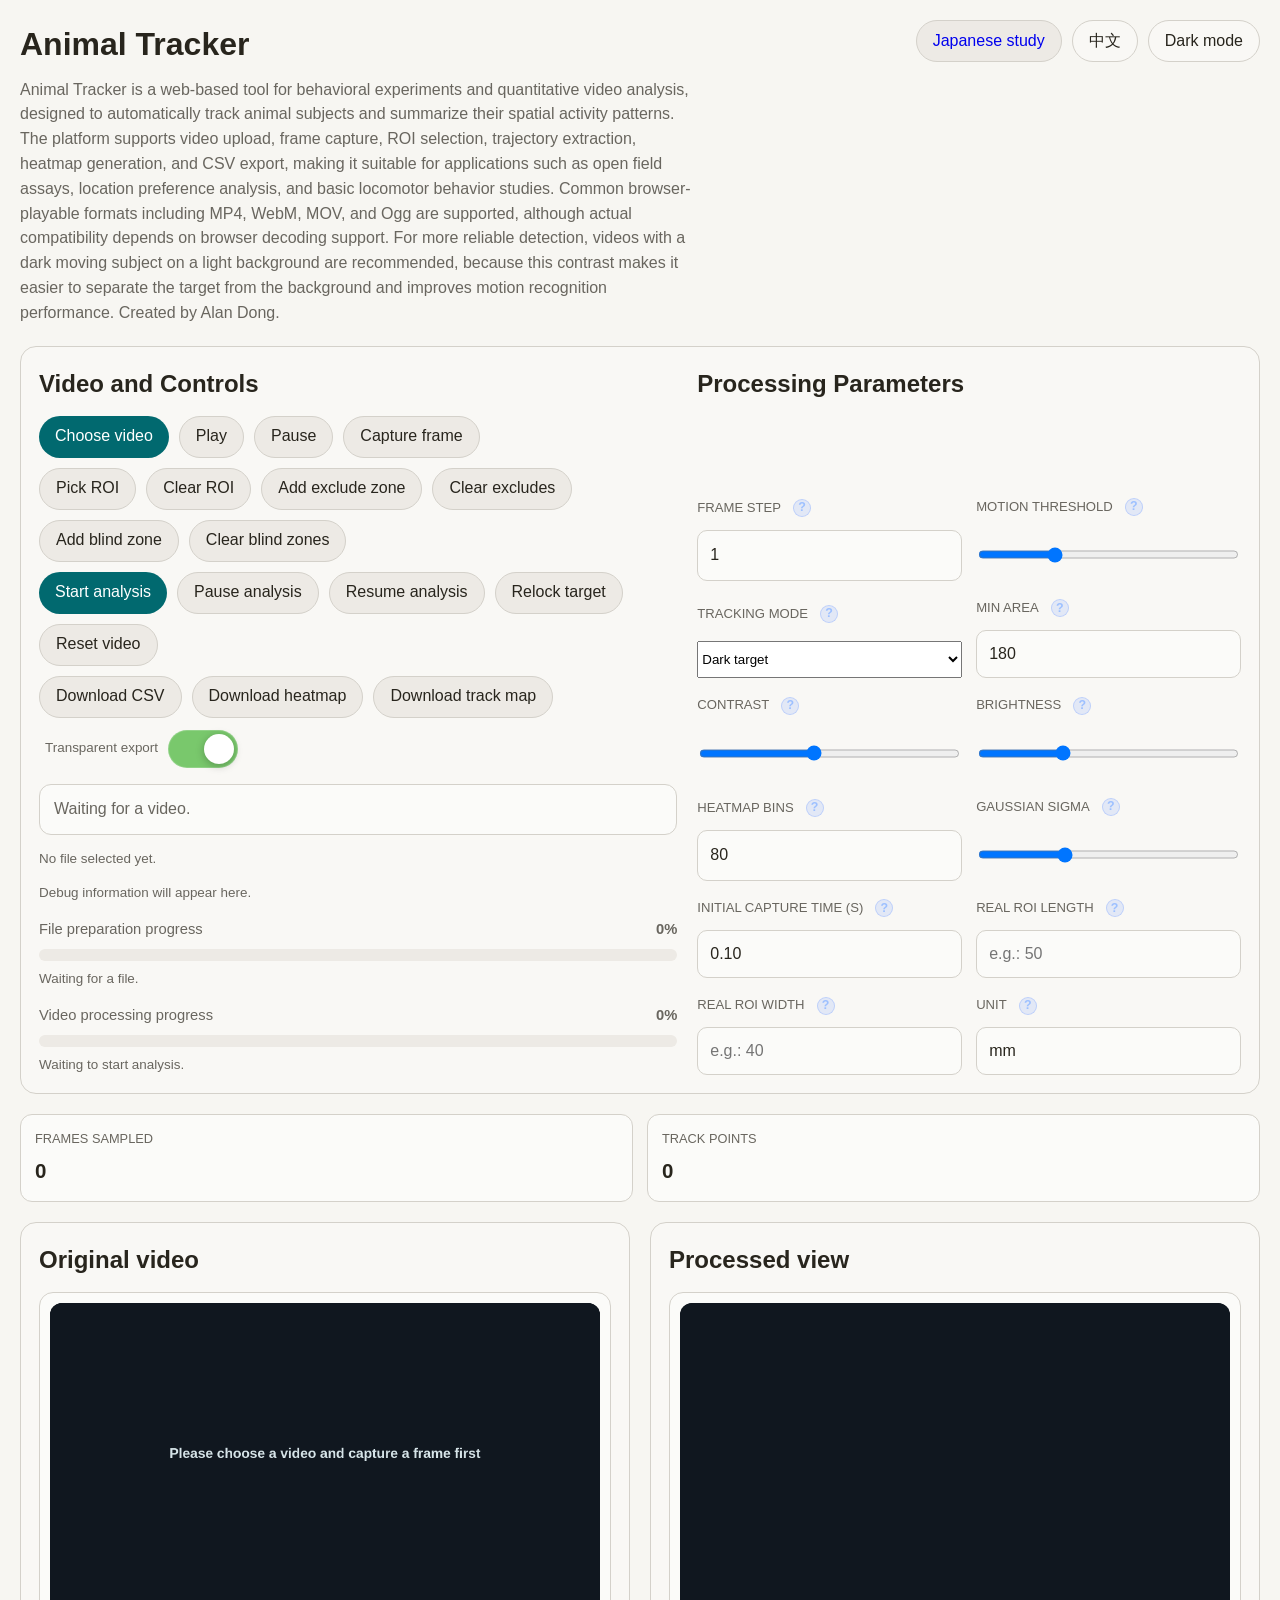
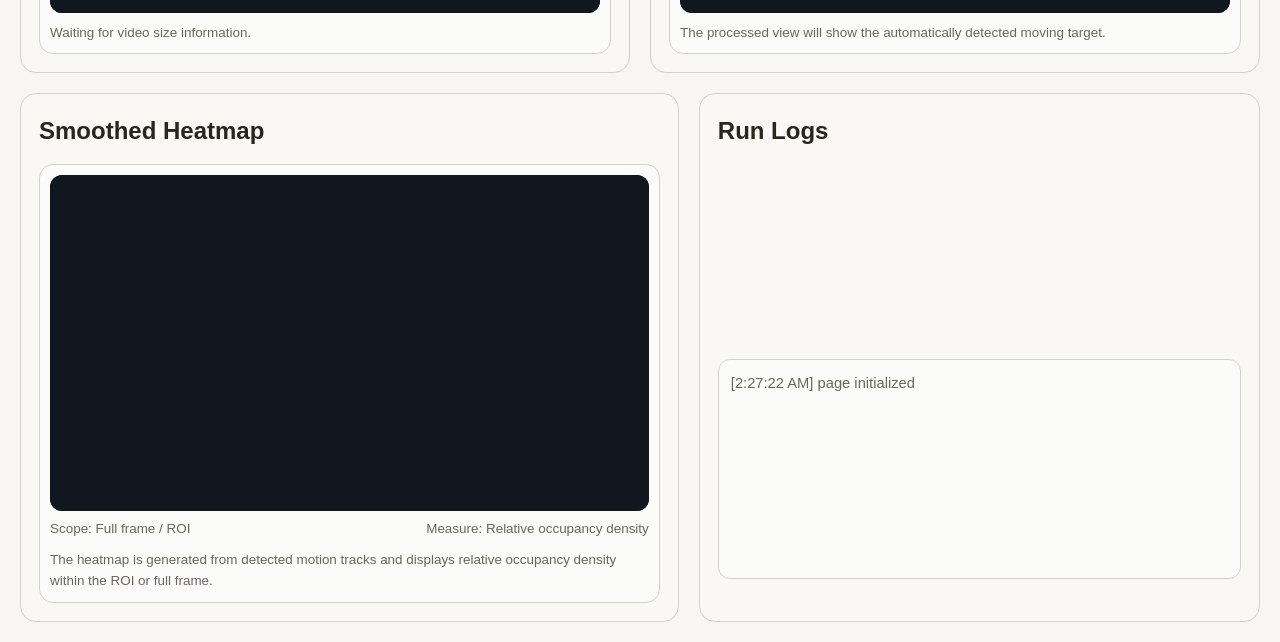
==== commit c4e42473: "Add bilingual study, favorites practice and configurable Supabase accounts" ====
--- a/index.html
+++ b/index.html
@@ -18,7 +18,7 @@
         <p data-i18n="intro">这一版已经移除了 ROI 和目标模板框选逻辑，改回更简单的自动移动物体跟踪思路，主要目的就是先验证网站能否稳定运行，以及视频处理进度条能否正常移动。 [file:268]</p>
       </div>
       <div style="display:flex;gap:10px;flex-wrap:wrap;">
-        <a class="btn btn-secondary" href="japanese.html">日语学习 · Japanese</a>
+        <a id="japaneseEntry" class="btn btn-secondary" href="japanese.html">日语学习 · Japanese</a>
         <button id="langToggle" class="btn theme" type="button">English</button>
         <button id="themeToggle" class="btn theme" type="button">Dark mode</button>
       </div>
@@ -375,5 +375,6 @@
     if(els.transparentExportToggle){exportTransparent=!!els.transparentExportToggle.checked;els.transparentExportToggle.addEventListener('change',()=>{exportTransparent=!!els.transparentExportToggle.checked;log(lang==='zh'?(exportTransparent?'已开启透明背景导出':'已关闭透明背景导出'):(exportTransparent?'Transparent export enabled':'Transparent export disabled'));drawHeatmap(tracks);drawTrackMap(tracks);});}
     setCanvasSize(baseWidth,baseHeight);bindRoiSelection();drawRawCanvas();drawHeatmap([]);drawTrackMap([]);applyLanguage();syncTheme();log('page initialized');
   </script>
+<script src="japanese/navigation-language.js"></script>
 </body>
 </html>
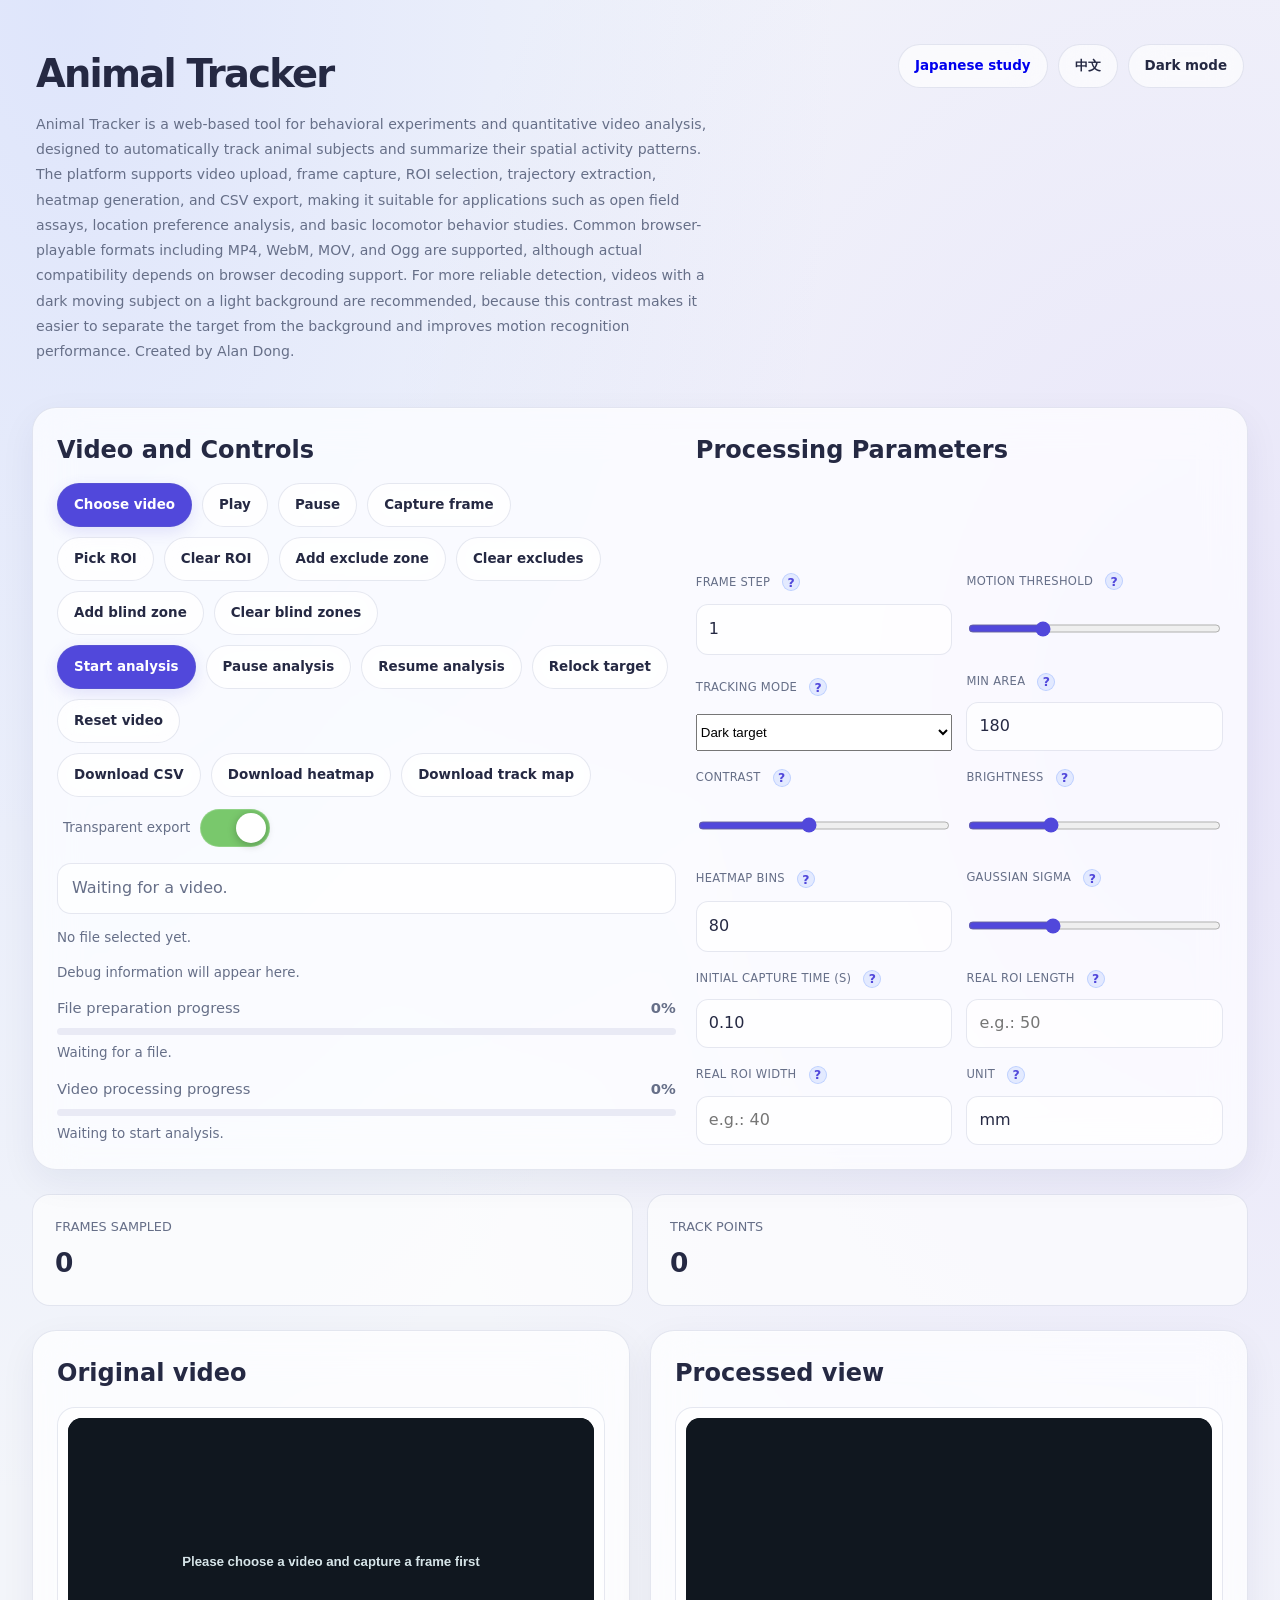
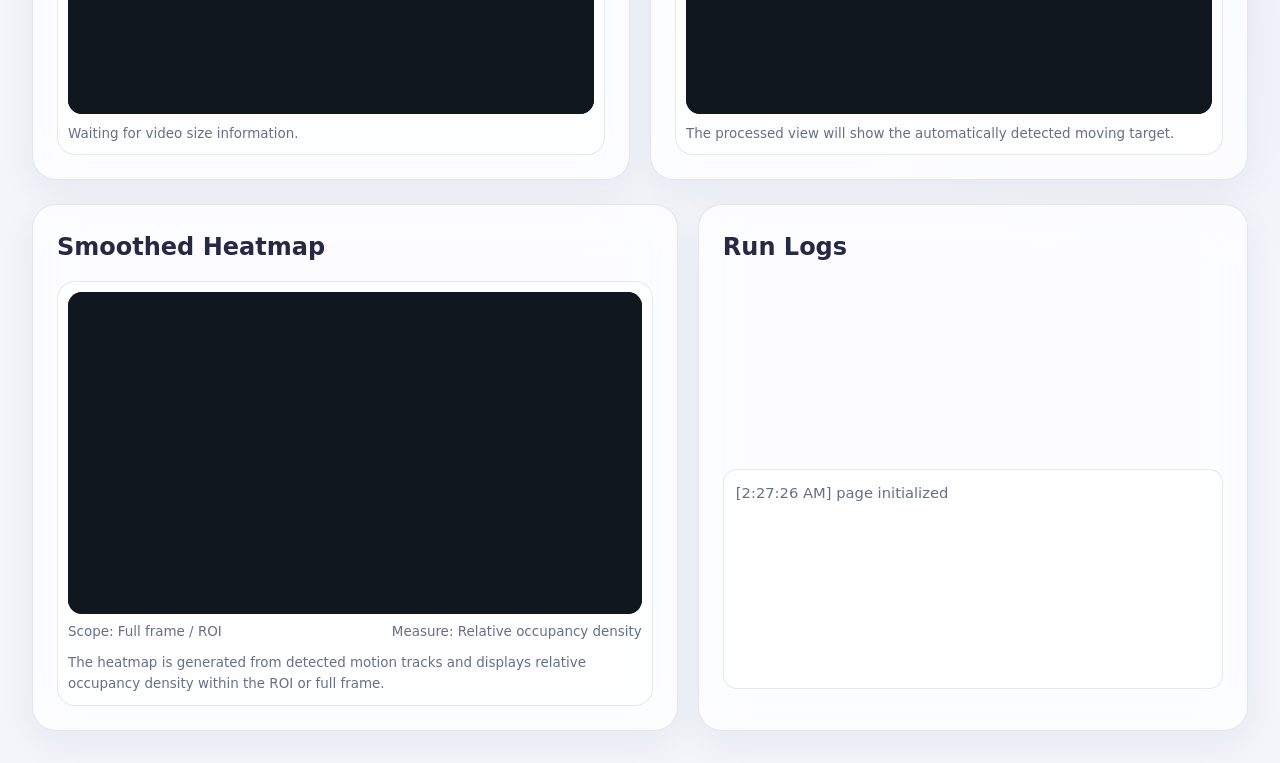
==== commit a5b3ad22: "Style animal tracker with liquid glass and add custom combined vocabulary sets" ====
--- a/index.html
+++ b/index.html
@@ -1,380 +1,389 @@
-<!DOCTYPE html>
-<html lang="zh-CN">
-<head>
-  <meta charset="UTF-8" />
-  <meta name="viewport" content="width=device-width, initial-scale=1.0" />
-  <title>Animal Motion Tracker Simple Auto Track</title>
-  <style>
-    :root,[data-theme="light"]{--bg:#f7f6f2;--surface:#f9f8f5;--surface2:#fbfbf9;--offset:#edeae5;--border:#d4d1ca;--text:#28251d;--muted:#69665f;--primary:#01696f;--warn:#da7101;--err:#a13544;--ok:#437a22;--radius:16px;--font:Arial,Helvetica,sans-serif}
-    [data-theme="dark"]{--bg:#171614;--surface:#1c1b19;--surface2:#201f1d;--offset:#22211f;--border:#393836;--text:#cdccca;--muted:#a3a19d;--primary:#4f98a3;--warn:#fdab43;--err:#dd6974;--ok:#437a22}
-    *{box-sizing:border-box}body{margin:0;background:var(--bg);color:var(--text);font-family:var(--font);line-height:1.55}button,input{font:inherit;color:inherit}button{cursor:pointer;border:none}main{max-width:1460px;margin:0 auto;padding:20px;display:grid;gap:20px}.top{display:flex;justify-content:space-between;gap:16px;align-items:flex-start}.top h1{margin:0;font-size:2rem}.top p{margin:8px 0 0;color:var(--muted);max-width:76ch}.card{background:var(--surface);border:1px solid var(--border);border-radius:var(--radius);padding:18px;display:grid;gap:14px}.grid2{display:grid;grid-template-columns:1.08fr .92fr;gap:20px}.viewer{display:grid;grid-template-columns:1fr 1fr;gap:20px}.metrics{display:grid;grid-template-columns:repeat(6,minmax(0,1fr));gap:14px}.metric{background:var(--surface2);border:1px solid var(--border);border-radius:12px;padding:14px}.metric span{display:block;font-size:.8rem;text-transform:uppercase;color:var(--muted)}.metric strong{display:block;margin-top:6px;font-size:1.28rem}.toolbar{display:grid;gap:10px}.toolbar-group{display:flex;flex-wrap:wrap;gap:10px;align-items:center}.export-toggle{display:inline-flex;align-items:center;gap:10px;min-height:42px;margin-left:6px}.export-toggle-text{font-size:.84rem;color:var(--muted);white-space:nowrap}.switch{position:relative;display:inline-block;width:70px;height:38px;flex:0 0 auto}.switch input{opacity:0;width:0;height:0}.slider{position:absolute;cursor:pointer;inset:0;background:#5f6368;border-radius:999px;transition:.2s;border:1px solid rgba(255,255,255,.18)}.slider:before{content:"";position:absolute;height:30px;width:30px;left:4px;top:3px;background:#fff;border-radius:50%;transition:.2s;box-shadow:0 2px 8px rgba(0,0,0,.25)}.switch input:checked + .slider{background:#79c86c}.switch input:checked + .slider:before{transform:translateX(31px)}.btn,.filebtn{min-height:42px;padding:0 16px;border-radius:999px;display:inline-flex;align-items:center;justify-content:center;text-decoration:none;position:relative} .btn[data-tooltip]:hover::after,.filebtn[data-tooltip]:hover::after{content:attr(data-tooltip);position:absolute;left:50%;transform:translateX(-50%);bottom:calc(100% + 10px);background:rgba(20,20,20,.94);color:#fff;padding:10px 12px;border-radius:8px;font-size:.82rem;line-height:1.45;white-space:normal;width:max-content;min-width:220px;max-width:360px;z-index:50;box-shadow:0 8px 24px rgba(0,0,0,.25);text-align:left} .btn[data-tooltip]:hover::before,.filebtn[data-tooltip]:hover::before{content:'';position:absolute;left:50%;transform:translateX(-50%);bottom:calc(100% + 4px);border:6px solid transparent;border-top-color:rgba(20,20,20,.94);z-index:50} .help-tip{display:inline-flex;align-items:center;justify-content:center;width:18px;height:18px;margin-left:6px;border-radius:999px;background:rgba(120,160,255,.18);border:1px solid rgba(120,160,255,.35);color:#9dc0ff;font-size:.78rem;font-weight:700;cursor:help;position:relative;vertical-align:middle} .help-tip:hover::after{content:attr(data-tooltip);position:absolute;left:50%;transform:translateX(-50%);bottom:calc(100% + 10px);background:rgba(20,20,20,.96);color:#fff;padding:10px 12px;border-radius:8px;font-size:.82rem;line-height:1.45;white-space:normal;min-width:220px;max-width:320px;z-index:60;box-shadow:0 8px 24px rgba(0,0,0,.25);text-align:left} .help-tip:hover::before{content:'';position:absolute;left:50%;transform:translateX(-50%);bottom:calc(100% + 4px);border:6px solid transparent;border-top-color:rgba(20,20,20,.96);z-index:60} .label-row{display:flex;align-items:center;gap:6px}.heatmap-panel{display:grid;grid-template-columns:minmax(0,1fr);gap:12px;align-items:start}.heatmap-legend-wrap,.legend-top-title,.heatmap-legend,.legend-bar,.legend-scale,.legend-group,.legend-tick,.legend-title{display:none}.heatmap-meta{display:flex;justify-content:space-between;gap:12px;flex-wrap:wrap;margin-top:8px;font-size:.84rem;color:var(--muted)}.btn-primary,.filebtn{background:var(--primary);color:#fff}.btn-secondary{background:var(--offset);border:1px solid var(--border)}.theme{background:var(--surface);border:1px solid var(--border)}.file-input{position:absolute;left:-9999px}.status{padding:12px 14px;border-radius:12px;border:1px solid var(--border);background:var(--surface2);color:var(--muted)}.status.warn{background:#4d3815;color:#ffd9a1}.status.error{background:#4f2028;color:#ffd1d7}.status.success{background:#203b1f;color:#d8f3cb}.small{font-size:.84rem;color:var(--muted)}.progresswrap{display:grid;gap:8px}.progresshead{display:flex;justify-content:space-between;gap:12px;font-size:.92rem;color:var(--muted)}.progress{height:12px;border-radius:999px;background:var(--offset);overflow:hidden}.progress span{display:block;height:100%;width:0;background:linear-gradient(90deg,var(--primary),var(--warn))}.fieldgrid{display:grid;grid-template-columns:repeat(2,minmax(0,1fr));gap:14px}.field{display:grid;gap:8px}.field label{font-size:.82rem;text-transform:uppercase;color:var(--muted)}.field input{min-height:42px;padding:0 12px;border-radius:10px;border:1px solid var(--border);background:var(--surface2)}.stagewrap{background:var(--surface2);border:1px solid var(--border);border-radius:14px;padding:10px;display:grid;gap:10px}.stage{width:100%;background:#10171f;border-radius:12px;display:grid;place-items:center;overflow:hidden}.canvasBox{width:100%;display:grid;place-items:center;background:#10171f;border-radius:12px;overflow:hidden}.fitCanvas{display:block;max-width:100%;height:auto;background:#10171f}.statsBox{background:var(--surface2);border:1px solid var(--border);border-radius:12px;padding:14px;display:grid;gap:10px}.statsRow{display:flex;justify-content:space-between;gap:12px;border-bottom:1px dashed var(--border);padding-bottom:8px}.statsRow:last-child{border-bottom:none;padding-bottom:0}.log{max-height:220px;overflow:auto;background:var(--surface2);border:1px solid var(--border);border-radius:12px;padding:12px;font-size:.92rem;color:var(--muted)}@media(max-width:1180px){.grid2,.viewer,.metrics{grid-template-columns:1fr}}@media(max-width:760px){main{padding:14px}.fieldgrid{grid-template-columns:1fr}.top{flex-direction:column}}
-  </style>
-</head>
-<body>
-  <main>
-    <section class="top">
-      <div>
-        <h1 data-i18n="title">简化自动跟踪版</h1>
-        <p data-i18n="intro">这一版已经移除了 ROI 和目标模板框选逻辑，改回更简单的自动移动物体跟踪思路，主要目的就是先验证网站能否稳定运行，以及视频处理进度条能否正常移动。 [file:268]</p>
-      </div>
-      <div style="display:flex;gap:10px;flex-wrap:wrap;">
-        <a id="japaneseEntry" class="btn btn-secondary" href="japanese.html">日语学习 · Japanese</a>
-        <button id="langToggle" class="btn theme" type="button">English</button>
-        <button id="themeToggle" class="btn theme" type="button">Dark mode</button>
-      </div>
-    </section>
-
-    <section class="card grid2">
-      <div class="card" style="padding:0;border:none;background:transparent;">
-        <h2 style="margin:0" data-i18n="panel_ops">视频与操作</h2>
-        <div class="toolbar">
-          <div class="toolbar-group">
-            <label class="filebtn" for="videoInput" data-i18n="choose_video">选择视频</label>
-            <input class="file-input" id="videoInput" type="file" accept="video/*" />
-            <button id="playBtn" class="btn btn-secondary" type="button" data-i18n="play">播放</button>
-            <button id="pauseBtn" class="btn btn-secondary" type="button" data-i18n="pause">暂停</button>
-            <button id="captureBtn" class="btn btn-secondary" type="button" data-i18n="capture" data-tooltip="截取当前视频画面作为后续框选和分析参考。">捕获当前帧</button>
-          </div>
-          <div class="toolbar-group">
-            <button id="roiBtn" class="btn btn-secondary" type="button" data-i18n="ROI_pick" data-tooltip="在原始视频画面上拖拽一个矩形，只分析这个区域里的目标。" data-tooltip-key="tooltip_ROI_pick">框选 ROI</button>
-            <button id="clearRoiBtn" class="btn btn-secondary" type="button" data-i18n="ROI_clear" data-tooltip="删除当前 ROI 框，恢复整幅画面的分析。" data-tooltip-key="tooltip_ROI_clear">清除 ROI</button>
-            <button id="excludeBtn" class="btn btn-secondary" type="button" data-i18n="exclude_pick" data-tooltip="在 ROI 内画出排除框，分析时忽略这些区域。" data-tooltip-key="tooltip_exclude_pick">框选排除区</button>
-            <button id="clearExcludeBtn" class="btn btn-secondary" type="button" data-i18n="exclude_clear" data-tooltip="删除当前排除框。" data-tooltip-key="tooltip_exclude_clear">清除排除区</button>
-            <button id="blindZoneBtn" class="btn btn-secondary" type="button" data-i18n="blind_pick" data-tooltip="添加盲区，目标在这些区域内可能暂时消失。" data-tooltip-key="tooltip_blind_pick">添加盲区</button>
-            <button id="clearBlindZonesBtn" class="btn btn-secondary" type="button" data-i18n="blind_clear" data-tooltip="清除全部盲区。" data-tooltip-key="tooltip_blind_clear">清除盲区</button>
-          </div>
-          <div class="toolbar-group">
-            <button id="analyzeBtn" class="btn btn-primary" type="button" data-i18n="analyze">开始分析</button>
-            <button id="pauseAnalyzeBtn" class="btn btn-secondary" type="button" data-i18n="pause_analysis">暂停分析</button>
-            <button id="resumeAnalyzeBtn" class="btn btn-secondary" type="button" data-i18n="resume_analysis" title="从暂停处继续后续分析。" data-title-key="title_resume_analysis">继续分析</button>
-            <button id="relockBtn" class="btn btn-secondary" type="button" data-i18n="relock_target" title="请先暂停分析，再点击鱼头位置以重新定位并连接轨迹。" data-title-key="title_relock_target">重定位目标</button>
-            <button id="resetVideoBtn" class="btn btn-secondary" type="button" data-i18n="reset_video">重置视频</button>
-          </div>
-          <div class="toolbar-group">
-            <button id="csvBtn" class="btn btn-secondary" type="button" data-i18n="download_csv" data-tooltip="导出轨迹坐标 CSV 文件，可用于后续统计和作图。">下载 CSV</button>
-            <button id="pngBtn" class="btn btn-secondary" type="button" data-i18n="download_heatmap">下载热力图</button>
-            <button id="trackPngBtn" class="btn btn-secondary" type="button" data-i18n="download_trackmap">下载轨迹图</button>
-            <div class="export-toggle">
-              <span id="exportBgLabel" class="export-toggle-text" data-i18n="transparent_export">透明背景导出</span>
-              <label class="switch" for="transparentExportToggle">
-                <input id="transparentExportToggle" type="checkbox" checked />
-                <span class="slider"></span>
-              </label>
-            </div>
-          </div>
-        </div>
-        <div id="statusText" class="status" data-i18n="status_wait">等待选择视频。</div>
-        <div id="fileInfo" class="small" data-i18n="file_wait">尚未选择文件。</div>
-        <div id="debugInfo" class="small" data-i18n="debug_wait">调试信息会显示在这里。</div>
-        <div class="progresswrap">
-          <div class="progresshead"><span data-i18n="file_prep">文件准备进度</span><strong id="uploadPercent">0%</strong></div>
-          <div class="progress"><span id="uploadBar"></span></div>
-          <div id="uploadHint" class="small" data-i18n="upload_wait">等待选择文件。</div>
-        </div>
-        <div class="progresswrap">
-          <div class="progresshead"><span data-i18n="video_proc">视频处理进度</span><strong id="processPercent">0%</strong></div>
-          <div class="progress"><span id="processBar"></span></div>
-          <div id="processHint" class="small" data-i18n="process_wait">等待开始分析。</div>
-        </div>
-      </div>
-      <div class="card" style="padding:0;border:none;background:transparent;">
-        <h2 style="margin:0" data-i18n="panel_params">处理参数</h2>
-        <div class="fieldgrid">
-          <div class="field"><div class="label-row"><label for="sampleStep" data-i18n="label_frame_step">Frame step</label><span class="help-tip" data-tooltip="控制每隔多少帧取样一次。数值越小，分析越细，但处理更慢；数值越大，分析更快，但可能丢失细小运动变化。" data-tooltip-key="tooltip_frame_step">?</span></div><input id="sampleStep" type="number" min="1" max="20" value="1"></div>
-          <div class="field"><div class="label-row"><label for="threshold" data-i18n="label_motion_threshold">Motion threshold</label><span class="help-tip" data-tooltip="控制前后帧差异多大才算运动。调低更敏感，容易把噪声也当成运动；调高更严格，可能漏掉较弱移动。" data-tooltip-key="tooltip_motion_threshold">?</span></div><input id="threshold" type="range" min="5" max="80" value="24"></div>
-          <div class="field"><div class="label-row"><label for="trackingMode" data-i18n="label_tracking_mode">Tracking mode</label><span class="help-tip" data-tooltip="切换以最黑区域或最亮区域作为主要跟踪目标。白鼠场景建议选择最亮目标。" data-tooltip-key="tooltip_tracking_mode">?</span></div><select id="trackingMode"><option value="dark">Dark target / 最黑目标</option><option value="bright">Bright target / 最亮目标</option></select></div>
-          <div class="field"><div class="label-row"><label for="minArea" data-i18n="label_min_area">Min area</label><span class="help-tip" data-tooltip="控制最小目标面积。调小更容易识别小目标和尾巴，但也更容易引入噪点；调大可过滤杂点，但可能漏检小范围活动。" data-tooltip-key="tooltip_min_area">?</span></div><input id="minArea" type="number" min="10" max="5000" value="180"></div>
-          <div class="field"><div class="label-row"><label for="contrast" data-i18n="label_contrast">Contrast</label><span class="help-tip" data-tooltip="调整处理画面的对比度。提高后目标与背景差异更明显，但过高可能放大噪声。" data-tooltip-key="tooltip_contrast">?</span></div><input id="contrast" type="range" min="80" max="220" value="140"></div>
-          <div class="field"><div class="label-row"><label for="brightness" data-i18n="label_brightness">Brightness</label><span class="help-tip" data-tooltip="调整处理画面的亮度。适合修正视频偏暗或偏亮的情况，但过度调整会影响目标分离效果。" data-tooltip-key="tooltip_brightness">?</span></div><input id="brightness" type="range" min="60" max="180" value="95"></div>
-          <div class="field"><div class="label-row"><label for="gridBins" data-i18n="label_heatmap_bins">Heatmap bins</label><span class="help-tip" data-tooltip="控制热力图网格分辨率。数值越大，热点更细致；数值越小，热力图更平滑但细节更少。" data-tooltip-key="tooltip_heatmap_bins">?</span></div><input id="gridBins" type="number" min="30" max="180" value="80"></div>
-          <div class="field"><div class="label-row"><label for="sigma" data-i18n="label_gaussian_sigma">Gaussian sigma</label><span class="help-tip" data-tooltip="控制热力图平滑强度。数值越大，热点扩散更明显；数值越小，热点更集中、更锐利。" data-tooltip-key="tooltip_gaussian_sigma">?</span></div><input id="sigma" type="range" min="1" max="6" step="0.5" value="2.5"></div>
-          <div class="field"><div class="label-row"><label for="startTime" data-i18n="label_initial_capture">Initial capture time (s)</label><span class="help-tip" data-tooltip="设置首次自动截取视频画面的时间点，适合跳过开头黑屏或无效片段。" data-tooltip-key="tooltip_initial_capture">?</span></div><input id="startTime" type="number" min="0" max="5" step="0.05" value="0.10"></div>
-          <div class="field"><div class="label-row"><label for="roiRealLength" data-i18n="label_roi_real_length">ROI 现实长度</label><span class="help-tip" data-tooltip="Real-world length represented by the selected ROI." data-tooltip-key="tooltip_roi_real_length">?</span></div><input id="roiRealLength" type="number" min="0" step="0.001" placeholder="例如：50" data-placeholder-zh="例如：50" data-placeholder-en="e.g.: 50"></div>
-          <div class="field"><div class="label-row"><label for="roiRealWidth" data-i18n="label_roi_real_width">ROI 现实宽度</label><span class="help-tip" data-tooltip="Real-world width represented by the selected ROI." data-tooltip-key="tooltip_roi_real_width">?</span></div><input id="roiRealWidth" type="number" min="0" step="0.001" placeholder="例如：40" data-placeholder-zh="例如：40" data-placeholder-en="e.g.: 40"></div>
-          <div class="field"><div class="label-row"><label for="roiUnit" data-i18n="label_roi_unit">现实单位</label><span class="help-tip" data-tooltip="Unit for the ROI real size, such as mm, cm, or m." data-tooltip-key="tooltip_roi_unit">?</span></div><input id="roiUnit" type="text" placeholder="mm / cm / m" value="mm"></div>
-        </div>
-        
-      </div>
-    </section>
-
-    <section class="metrics" style="grid-template-columns:repeat(2,minmax(0,1fr));">
-      <article class="metric"><span data-i18n="frames_sampled">Frames sampled</span><strong id="framesMetric">0</strong></article>
-      <article class="metric"><span data-i18n="track_points">Track points</span><strong id="pointsMetric">0</strong></article>
-    </section>
-
-    <section class="viewer">
-      <article class="card">
-        <h2 style="margin:0" data-i18n="raw_video">原始视频</h2>
-        <div class="stagewrap">
-          <div class="stage"><div class="canvasBox"><canvas id="rawCanvas" class="fitCanvas"></canvas></div></div>
-          <div id="videoSizeInfo" class="small" data-i18n="video_size_wait">等待视频尺寸信息。</div>
-        </div>
-      </article>
-      <article class="card">
-        <h2 style="margin:0" data-i18n="processed_view">处理画面</h2>
-        <div class="stagewrap">
-          <div class="stage"><div class="canvasBox"><canvas id="displayCanvas" class="fitCanvas"></canvas></div></div>
-          <div id="processSizeInfo" class="small" data-i18n="process_size_wait">处理结果会显示自动检测到的移动目标。</div>
-        </div>
-      </article>
-    </section>
-
-    <section class="grid2">
-      <article class="card">
-        <h2 style="margin:0" data-i18n="heatmap">平滑热力图</h2>
-        <div class="stagewrap">
-          <div class="heatmap-panel">
-            <div>
-              <div class="stage"><div class="canvasBox"><canvas id="heatmapCanvas" class="fitCanvas"></canvas></div></div>
-              <div class="heatmap-meta">
-                <span id="heatmapScope" data-i18n="heatmap_scope_default">范围：整幅视频 / ROI</span>
-                <span id="heatmapMeasure" data-i18n="heatmap_measure">指标：相对停留密度</span>
-              </div>
-            </div>
-
-          </div>
-          <div class="small" data-i18n="heatmap_note">热力图基于自动检测到的运动轨迹生成，并以 ROI 或整幅画面为边界显示相对停留密度。</div>
-        </div>
-      </article>
-      <article class="card">
-        <h2 style="margin:0" data-i18n="run_logs">运行日志</h2>
-        <div id="eventLog" class="log"></div>
-      </article>
-    </section>
-  </main>
-
-  <video id="sourceVideo" hidden playsinline preload="metadata"></video>
-  <canvas id="captureCanvas" hidden></canvas>
-  <canvas id="trackCanvas" hidden></canvas>
-
-  <script>
-        const i18n={
-      zh:{title:'Animal Tracker',intro:'Animal Tracker 是一个面向行为学实验与视频定量分析的网页工具，用于对实验视频中的动物目标进行自动追踪与空间分布分析。平台支持视频上传、当前帧捕获、ROI 框选、目标轨迹提取、热力图生成以及 CSV 数据导出，适用于开放场、位置偏好及基础运动行为分析等应用场景。系统兼容常见浏览器可播放的视频格式，包括 MP4、WebM、MOV 与 Ogg，实际可用性取决于浏览器的解码支持。为获得更稳定的识别结果，建议优先使用深色运动目标位于浅色背景上的视频，这样更有利于区分目标与背景并提高运动物体检测效果。Created by Alan Dong.',panel_ops:'视频与操作',choose_video:'选择视频',play:'播放',pause:'暂停',capture:'捕获当前帧',ROI_pick:'框选 ROI',exclude_pick:'添加排除区',exclude_clear:'清除排除区',blind_pick:'添加盲区',blind_clear:'清除盲区',ROI_clear:'清除 ROI',analyze:'开始分析',pause_analysis:'暂停分析',resume_analysis:'继续分析',relock_target:'重定位目标',transparent_export:'透明背景导出',reset_video:'重置视频',download_csv:'下载 CSV',tooltip_capture:'截取当前视频画面，作为后续框选 ROI 和分析的参考。',tooltip_ROI_pick:'在捕获视频当前帧数之后，在截取画面上拖拽矩形方框，分析时只会追踪方框内的目标。',tooltip_target_pick:'先框选当前帧中的目标，后续分析会从该位置开始连续追踪。',tooltip_target_clear:'删除当前框选目标，恢复普通检测模式。',tooltip_exclude_pick:'在 ROI 内画出排除框，分析时忽略这些区域；可重复添加多个排除区。',tooltip_exclude_clear:'删除当前全部排除框。',tooltip_blind_pick:'添加盲区，目标在这些区域内可能暂时消失。',tooltip_blind_clear:'清除全部盲区。',tooltip_ROI_clear:'清除当前 ROI 框，恢复整幅画面的分析。',tooltip_csv:'导出轨迹坐标 CSV 文件，便于后续统计与作图。',download_heatmap:'下载热力图',download_trackmap:'下载轨迹图',group_video:'视频',group_roi:'取帧与 ROI',group_regions:'排除区与盲区',group_analysis:'分析控制',group_export:'结果导出',status_wait:'等待选择视频。',file_wait:'尚未选择文件。',debug_wait:'调试信息会显示在这里。',file_prep:'文件准备进度',upload_wait:'等待选择文件。',video_proc:'视频处理进度',process_wait:'等待开始分析。',panel_params:'处理参数',frames_sampled:'已采样帧数',track_points:'轨迹点数',raw_video:'原始视频',video_size_wait:'等待视频尺寸信息。',processed_view:'处理画面',process_size_wait:'处理结果会显示自动检测到的移动目标。',heatmap:'平滑热力图',heatmap_note:'热力图基于自动检测到的运动轨迹生成，并以 ROI 或整幅画面为边界显示相对停留密度。',heatmap_scope_default:'范围：整幅视频 / ROI',heatmap_scope_roi:'范围：当前 ROI',heatmap_scope_full:'范围：整幅视频',heatmap_measure:'指标：相对停留密度',heatmap_legend:'停留密度（归一化）',heatmap_legend_short:'停留密度',run_logs:'运行日志',title_resume_analysis:'从暂停处继续后续分析。',title_relock_target:'请先暂停分析，再点击鱼头位置以重新定位并连接轨迹。',title_resume_analysis:'Continue analysis from the paused position.',title_relock_target:'Pause analysis first, then click the fish head to relock and reconnect the trajectory.',theme_dark:'Dark mode',theme_light:'Light mode',lang_en:'English',lang_zh:'中文',status_selected:'视频文件已选中，正在加载。',status_capture:'当前帧已捕获。',status_target_pick:'请在当前帧上框选目标。',status_target_ready:'目标模板已记录，后续将用模板定位置，并让黄色框按鱼体动态变化。',status_target_cleared:'已清除当前目标框选。',status_exclude_pick:'请在当前帧上框选要忽略的区域，可重复添加多个排除区。',status_exclude_ready:'排除区已记录，分析时将忽略这些区域。',status_exclude_cleared:'已清除全部排除区。',status_blind_pick:'请框选盲区，可最多添加四个。',status_blind_ready:'盲区已记录。',status_blind_cleared:'已清除全部盲区。',status_playing:'视频正在播放。',status_paused:'视频已暂停。',status_analysis_paused:'分析已暂停。',status_start:'开始自动分析视频...',status_done:'分析完成，共提取 {n} 个追踪点。',status_need_video:'请先选择视频。',status_video_not_ready:'视频还没有成功加载。',status_meta_ok:'视频加载成功。可以直接开始分析。',status_auto_fail:'自动捕获首帧失败，可手动点击“捕获当前帧”。',status_play_fail:'播放失败，请先手动捕获当前帧。',status_end:'视频播放结束。',hint_processing:'已处理 {a}/{b} 帧，预计剩余 {t}',hint_done:'处理完成，可以导出 CSV 和热力图。',hint_init:'正在初始化处理...',hint_paused:'分析已暂停，当前结果已保留。',hint_reset:'已恢复到刚导入该视频时的状态。',detected_none:'未检测',debug_prefix:'调试信息：',file_ready:'视频已就绪：{w} × {h} px；时长 {d} 秒。',file_name:'文件名：{n}；大小：{s}；type：{t}',video_size:'原始视频尺寸：{w} × {h}',process_size:'处理画布尺寸：{w} × {h}（与原视频同比例）',canvas_prompt:'请先选择视频并捕获当前帧',label_frame_step:'帧步长',label_motion_threshold:'运动阈值',label_tracking_mode:'跟踪模式',label_min_area:'最小面积',label_contrast:'对比度',label_brightness:'亮度',label_heatmap_bins:'热力图分箱数',label_gaussian_sigma:'高斯 sigma',label_initial_capture:'初始捕获时间（秒）',label_roi_real_length:'ROI 现实长度',label_roi_real_width:'ROI 现实宽度',label_roi_unit:'现实单位',tooltip_frame_step:'控制每隔多少帧取样一次。数值越小，分析越细，但处理更慢；数值越大，分析更快，但可能丢失细小运动变化。',tooltip_motion_threshold:'控制前后帧差异多大才算运动。调低更敏感，容易把噪声也当成运动；调高更严格，可能漏掉较弱移动。',tooltip_tracking_mode:'切换以最黑区域或最亮区域作为主要跟踪目标。白鼠场景建议选择最亮目标。',tooltip_min_area:'控制最小目标面积。调小更容易识别小目标和尾巴，但也更容易引入噪点；调大可过滤杂点，但可能漏检小范围活动。',tooltip_contrast:'调整处理画面的对比度。提高后目标与背景差异更明显，但过高可能放大噪声。',tooltip_brightness:'调整处理画面的亮度。适合修正视频偏暗或偏亮的情况，但过度调整会影响目标分离效果。',tooltip_heatmap_bins:'控制热力图网格分辨率。数值越大，热点更细致；数值越小，热力图更平滑但细节更少。',tooltip_gaussian_sigma:'控制热力图平滑强度。数值越大，热点扩散更明显；数值越小，热点更集中、更锐利。',tooltip_initial_capture:'设置首次自动截取视频画面的时间点，适合跳过开头黑屏或无效片段。',tooltip_roi_real_length:'所选 ROI 在现实中的长度，用于把像素距离换算成你填写的单位。',tooltip_roi_real_width:'所选 ROI 在现实中的宽度，用于配合长度一起做空间尺度换算。',tooltip_roi_unit:'ROI 现实尺寸使用的单位，例如 mm、cm 或 m。当前导出的 CSV 坐标仍为像素。',tooltip_real_roi_length:'所选 ROI 在现实中的长度，用于把像素距离换算成你填写的单位。',tooltip_real_roi_width:'所选 ROI 在现实中的宽度，用于配合长度一起做空间尺度换算。',tooltip_real_roi_unit:'ROI 现实尺寸使用的单位，例如 mm、cm 或 m。当前导出的 CSV 坐标仍为像素。',status_roi_scale_saved:'已记录 ROI 现实尺寸：{w} × {h} {u}',status_roi_scale_missing:'未填写完整 ROI 现实宽高，CSV 将继续导出像素坐标。'},
-      en:{title:'Animal Tracker',intro:'Animal Tracker is a web-based tool for behavioral experiments and quantitative video analysis, designed to automatically track animal subjects and summarize their spatial activity patterns. The platform supports video upload, frame capture, ROI selection, trajectory extraction, heatmap generation, and CSV export, making it suitable for applications such as open field assays, location preference analysis, and basic locomotor behavior studies. Common browser-playable formats including MP4, WebM, MOV, and Ogg are supported, although actual compatibility depends on browser decoding support. For more reliable detection, videos with a dark moving subject on a light background are recommended, because this contrast makes it easier to separate the target from the background and improves motion recognition performance. Created by Alan Dong.',panel_ops:'Video and Controls',choose_video:'Choose video',play:'Play',pause:'Pause',capture:'Capture frame',ROI_pick:'Pick ROI',exclude_pick:'Add exclude zone',exclude_clear:'Clear excludes',blind_pick:'Add blind zone',blind_clear:'Clear blind zones',ROI_clear:'Clear ROI',analyze:'Start analysis',pause_analysis:'Pause analysis',resume_analysis:'Resume analysis',relock_target:'Relock target',transparent_export:'Transparent export',reset_video:'Reset video',download_csv:'Download CSV',tooltip_capture:'Capture the current video frame as the reference for ROI selection and analysis.',tooltip_ROI_pick:'Drag a rectangle on the raw video to limit analysis to that region only.',tooltip_target_pick:'Draw the target in the current frame. Later analysis will start from this position and track it continuously.',tooltip_target_clear:'Remove the current selected target and return to normal detection mode.',tooltip_exclude_pick:'Draw exclusion boxes inside the ROI. Analysis will ignore these regions; you can add multiple boxes.',tooltip_exclude_clear:'Remove all current exclusion boxes.',tooltip_blind_pick:'Add a blind zone where the target may temporarily disappear.',tooltip_blind_clear:'Clear all blind zones.',tooltip_ROI_clear:'Remove the current ROI and return to full-frame analysis.',tooltip_csv:'Export the trajectory coordinates as a CSV file for later statistics and plotting.',download_heatmap:'Download heatmap',download_trackmap:'Download track map',group_video:'Video',group_roi:'Frame & ROI',group_regions:'Exclude & blind zones',group_analysis:'Analysis',group_export:'Export',status_wait:'Waiting for a video.',file_wait:'No file selected yet.',debug_wait:'Debug information will appear here.',file_prep:'File preparation progress',upload_wait:'Waiting for a file.',video_proc:'Video processing progress',process_wait:'Waiting to start analysis.',panel_params:'Processing Parameters',frames_sampled:'Frames sampled',track_points:'Track points',raw_video:'Original video',video_size_wait:'Waiting for video size information.',processed_view:'Processed view',process_size_wait:'The processed view will show the automatically detected moving target.',heatmap:'Smoothed Heatmap',heatmap_note:'The heatmap is generated from detected motion tracks and displays relative occupancy density within the ROI or full frame.',heatmap_scope_default:'Scope: Full frame / ROI',heatmap_scope_roi:'Scope: Current ROI',heatmap_scope_full:'Scope: Full frame',heatmap_measure:'Measure: Relative occupancy density',heatmap_legend:'Occupancy density (normalized)',heatmap_legend_short:'Occupancy density',run_logs:'Run Logs',title_resume_analysis:'从暂停处继续后续分析。',title_relock_target:'请先暂停分析，再点击鱼头位置以重新定位并连接轨迹。',theme_dark:'Dark mode',theme_light:'Light mode',lang_en:'English',lang_zh:'中文',status_selected:'Video file selected and loading.',status_capture:'Current frame captured.',status_roi_pick:'Drag on the raw video canvas to select ROI.',status_roi_ready:'ROI set. Analysis will run only inside the ROI.',status_roi_cleared:'ROI cleared. Full-frame analysis will be used.',status_playing:'Video is playing.',status_paused:'Video is paused.',status_analysis_paused:'Analysis paused.',status_start:'Starting automatic video analysis...',status_done:'Analysis finished with {n} track points.',status_need_video:'Please choose a video first.',status_video_not_ready:'The video is not ready yet.',status_meta_ok:'Video loaded successfully. You can start analysis now.',status_auto_fail:'Automatic first-frame capture failed. You can click Capture frame manually.',status_play_fail:'Play failed. Please capture a frame manually first.',status_end:'Video playback ended.',hint_processing:'Processed {a}/{b} frames, estimated {t} remaining',hint_done:'Processing complete. CSV and heatmap are ready to export.',hint_init:'Initializing processing...',hint_paused:'Analysis paused and current results were kept.',hint_reset:'Returned to the state right after this video was loaded.',detected_none:'Not detected',debug_prefix:'Debug:',file_ready:'Video ready: {w} × {h} px; duration {d} s.',file_name:'File: {n}; size: {s}; type: {t}',video_size:'Original video size: {w} × {h}',process_size:'Processing canvas size: {w} × {h} (same aspect ratio as source)',canvas_prompt:'Please choose a video and capture a frame first',label_frame_step:'Frame step',label_motion_threshold:'Motion threshold',label_tracking_mode:'Tracking mode',label_min_area:'Min area',label_contrast:'Contrast',label_brightness:'Brightness',label_heatmap_bins:'Heatmap bins',label_gaussian_sigma:'Gaussian sigma',label_initial_capture:'Initial capture time (s)',label_roi_real_length:'Real ROI length',label_roi_real_width:'Real ROI width',label_roi_unit:'Unit',tooltip_frame_step:'Controls how many frames are skipped between samples. Lower values give finer analysis but take longer; higher values run faster but may miss subtle motion.',tooltip_motion_threshold:'Controls how much frame-to-frame change counts as motion. Lower values are more sensitive but may include noise; higher values are stricter but may miss weak movement.',tooltip_tracking_mode:'Switch between darkest-target and brightest-target tracking. Bright target is recommended for white mouse videos.',tooltip_min_area:'Sets the minimum target area. Lower values detect smaller targets and tails more easily but may introduce noise; higher values filter specks but may miss small activity.',tooltip_contrast:'Adjusts contrast in the processed view. Higher contrast can separate the target from the background better, but too much may amplify noise.',tooltip_brightness:'Adjusts brightness in the processed view. Useful when the video is too dark or too bright, but excessive adjustment can hurt target separation.',tooltip_heatmap_bins:'Controls the heatmap grid resolution. Higher values give finer hotspots; lower values produce a smoother but less detailed map.',tooltip_gaussian_sigma:'Controls heatmap smoothing strength. Higher values spread hotspots more; lower values keep hotspots tighter and sharper.',tooltip_initial_capture:'Sets the time point for the first automatic frame capture, which is useful for skipping black screens or invalid opening frames.'}
-    };
-    const html=document.documentElement;
-    const els={langToggle:document.getElementById('langToggle'),themeToggle:document.getElementById('themeToggle'),videoInput:document.getElementById('videoInput'),playBtn:document.getElementById('playBtn'),pauseBtn:document.getElementById('pauseBtn'),captureBtn:document.getElementById('captureBtn'),roiBtn:document.getElementById('roiBtn'),excludeBtn:document.getElementById('excludeBtn'),clearExcludeBtn:document.getElementById('clearExcludeBtn'),blindZoneBtn:document.getElementById('blindZoneBtn'),clearBlindZonesBtn:document.getElementById('clearBlindZonesBtn'),clearRoiBtn:document.getElementById('clearRoiBtn'),analyzeBtn:document.getElementById('analyzeBtn'),pauseAnalyzeBtn:document.getElementById('pauseAnalyzeBtn'),resumeAnalyzeBtn:document.getElementById('resumeAnalyzeBtn'),relockBtn:document.getElementById('relockBtn'),resetVideoBtn:document.getElementById('resetVideoBtn'),csvBtn:document.getElementById('csvBtn'),pngBtn:document.getElementById('pngBtn'),trackPngBtn:document.getElementById('trackPngBtn'),undoZoneBtn:document.getElementById('undoZoneBtn'),exportBgLabel:document.getElementById('exportBgLabel'),transparentExportToggle:document.getElementById('transparentExportToggle'),sourceVideo:document.getElementById('sourceVideo'),rawCanvas:document.getElementById('rawCanvas'),displayCanvas:document.getElementById('displayCanvas'),heatmapCanvas:document.getElementById('heatmapCanvas'),trackCanvas:document.getElementById('trackCanvas'),captureCanvas:document.getElementById('captureCanvas'),statusText:document.getElementById('statusText'),fileInfo:document.getElementById('fileInfo'),debugInfo:document.getElementById('debugInfo'),uploadPercent:document.getElementById('uploadPercent'),uploadBar:document.getElementById('uploadBar'),uploadHint:document.getElementById('uploadHint'),processPercent:document.getElementById('processPercent'),processBar:document.getElementById('processBar'),processHint:document.getElementById('processHint'),eventLog:document.getElementById('eventLog'),framesMetric:document.getElementById('framesMetric'),pointsMetric:document.getElementById('pointsMetric'),sampleStep:document.getElementById('sampleStep'),threshold:document.getElementById('threshold'),trackingMode:document.getElementById('trackingMode'),minArea:document.getElementById('minArea'),searchRadius:document.getElementById('searchRadius'),areaTolerance:document.getElementById('areaTolerance'),contrast:document.getElementById('contrast'),brightness:document.getElementById('brightness'),gridBins:document.getElementById('gridBins'),sigma:document.getElementById('sigma'),startTime:document.getElementById('startTime'),roiRealLength:document.getElementById('roiRealLength'),roiRealWidth:document.getElementById('roiRealWidth'),roiUnit:document.getElementById('roiUnit'),videoSizeInfo:document.getElementById('videoSizeInfo'),processSizeInfo:document.getElementById('processSizeInfo'),heatmapScope:document.getElementById('heatmapScope'),heatmapMeasure:document.getElementById('heatmapMeasure')};
-    const rawCtx=els.rawCanvas.getContext('2d',{willReadFrequently:true});
-    const displayCtx=els.displayCanvas.getContext('2d',{willReadFrequently:true});
-    const heatCtx=els.heatmapCanvas.getContext('2d');
-    const captureCtx=els.captureCanvas.getContext('2d',{willReadFrequently:true});
-    let lang='zh'; let currentObjectUrl=''; let exportTransparent=true; let zoneHistory=[]; let targetTemplate=null,targetRect=null,targetDraft=null,targetSelecting=false,targetTemplatePatch=null,targetTemplateSize=null; let tracks=[]; let csvText='time_sec,x_px,y_px,point_type\n'; let baseWidth=960,baseHeight=540; let capturedFrameGray=null; let previousPreviewGray=null; let playTimer=null; let detectedBox=null; let stablePoint=null; let analysisPaused=false; let pausedAtTime=0; let lastAnalyzedTime=0; let manualRelockPointMode=false; let manualRelockAnchor=null; let manualRelockPoint=null; let roiRect=null; let roiDraft=null; let roiSelecting=false; let roiStart=null; let excludeRects=[]; let excludeDraft=null; let excludeSelecting=false; let blindZoneRects=[]; let blindZoneDraft=null; let blindZoneSelecting=false; let pendingBlindGap=null;
-    const t=(k,v={})=>{let s=((i18n[lang]&&i18n[lang][k])!==undefined)?i18n[lang][k]:k;for(const [a,b] of Object.entries(v))s=s.replace(`{${a}}`,b);return s};
-    function bindUserActionLogs(){const actionMap=[['playBtn','播放','Play'],['pauseBtn','暂停','Pause'],['captureBtn','捕获当前帧','Capture frame'],['roiBtn','框选 ROI','Pick ROI'],['excludeBtn','添加排除区','Add exclude zone'],['clearExcludeBtn','清除排除区','Clear excludes'],['blindZoneBtn','添加盲区','Add blind zone'],['clearBlindZonesBtn','清除盲区','Clear blind zones'],['clearRoiBtn','清除 ROI','Clear ROI'],['analyzeBtn','开始分析','Start analysis'],['pauseAnalyzeBtn','暂停分析','Pause analysis'],['resetVideoBtn','重置视频','Reset video'],['csvBtn','下载 CSV','Download CSV'],['pngBtn','下载热力图','Download heatmap'],['trackPngBtn','下载轨迹图','Download track map'],['undoZoneBtn','撤回上一步','Undo last'],['themeToggle','切换主题','Toggle theme'],['langToggle','切换语言','Toggle language']];actionMap.forEach(([id,labelZh,labelEn])=>{const el=els[id];if(!el||el.dataset.userActionBound==='1')return;el.dataset.userActionBound='1';el.addEventListener('pointerdown',()=>userClickLog(labelZh,labelEn),{passive:true})});const chooseLabel=document.querySelector('label[for="videoInput"]');if(chooseLabel&&chooseLabel.dataset.userActionBound!=='1'){chooseLabel.dataset.userActionBound='1';chooseLabel.addEventListener('pointerdown',()=>userClickLog('选择视频','Choose video'),{passive:true})}if(els.videoInput&&els.videoInput.dataset.userActionBound!=='1'){els.videoInput.dataset.userActionBound='1';els.videoInput.addEventListener('change',()=>log(lang==='zh'?'用户已选择视频文件':'User selected a video file'))}}
-    function applyLanguage(){document.documentElement.lang=lang==='zh'?'zh-CN':'en';document.querySelectorAll('[data-i18n]').forEach(el=>{el.textContent=t(el.dataset.i18n)});document.querySelectorAll('[data-title-key]').forEach(el=>{el.setAttribute('title',t(el.dataset.titleKey))});document.querySelectorAll('[data-placeholder-en],[data-placeholder-zh]').forEach(el=>{el.setAttribute('placeholder',lang==='zh'?(el.dataset.placeholderZh||el.getAttribute('placeholder')||''):(el.dataset.placeholderEn||el.getAttribute('placeholder')||''))});els.langToggle.textContent=lang==='zh'?t('lang_en'):t('lang_zh');els.themeToggle.textContent=html.getAttribute('data-theme')==='dark'?t('theme_light'):t('theme_dark');if(els.trackingMode&&els.trackingMode.options&&els.trackingMode.options.length>=2){els.trackingMode.options[0].text=lang==='zh'?'最黑目标':'Dark target';els.trackingMode.options[1].text=lang==='zh'?'最亮目标':'Bright target';els.trackingMode.setAttribute('title',t('tooltip_tracking_mode'));}if(els.roiBtn){els.roiBtn.textContent=t('ROI_pick');els.roiBtn.setAttribute('data-tooltip',t('tooltip_ROI_pick'));}if(els.excludeBtn){els.excludeBtn.textContent=t('exclude_pick');els.excludeBtn.setAttribute('data-tooltip',t('tooltip_exclude_pick'));}if(els.clearExcludeBtn){els.clearExcludeBtn.textContent=t('exclude_clear');els.clearExcludeBtn.setAttribute('data-tooltip',t('tooltip_exclude_clear'));}if(els.blindZoneBtn){els.blindZoneBtn.textContent=t('blind_pick');els.blindZoneBtn.setAttribute('data-tooltip',t('tooltip_blind_pick'));}if(els.clearBlindZonesBtn){els.clearBlindZonesBtn.textContent=t('blind_clear');els.clearBlindZonesBtn.setAttribute('data-tooltip',t('tooltip_blind_clear'));}if(els.clearRoiBtn){els.clearRoiBtn.textContent=t('ROI_clear');els.clearRoiBtn.setAttribute('data-tooltip',t('tooltip_ROI_clear'));}if(els.captureBtn)els.captureBtn.setAttribute('data-tooltip',t('tooltip_capture'));if(els.csvBtn)els.csvBtn.setAttribute('data-tooltip',t('tooltip_csv'));if(els.undoZoneBtn){els.undoZoneBtn.textContent=lang==='zh'?'撤回上一步':'Undo last';els.undoZoneBtn.setAttribute('data-tooltip',lang==='zh'?'撤回上一次添加的排除区或盲区。':'Undo the last added exclude zone or blind zone.');}if(els.exportBgLabel)els.exportBgLabel.textContent=t('transparent_export');const tooltipFallbacks={zh:{tooltip_roi_real_length:'所选 ROI 在现实中的长度，用于把像素距离换算成你填写的单位。',tooltip_roi_real_width:'所选 ROI 在现实中的宽度，用于配合长度一起做空间尺度换算。',tooltip_roi_unit:'ROI 现实尺寸使用的单位，例如 mm、cm 或 m。当前导出的 CSV 坐标仍为像素。',tooltip_real_roi_length:'所选 ROI 在现实中的长度，用于把像素距离换算成你填写的单位。',tooltip_real_roi_width:'所选 ROI 在现实中的宽度，用于配合长度一起做空间尺度换算。',tooltip_real_roi_unit:'ROI 现实尺寸使用的单位，例如 mm、cm 或 m。当前导出的 CSV 坐标仍为像素。'},en:{tooltip_roi_real_length:'Real-world length represented by the selected ROI. Use this to convert ROI-related distances from pixels into your chosen unit.',tooltip_roi_real_width:'Real-world width represented by the selected ROI. Use this together with ROI length for spatial scaling.',tooltip_roi_unit:'Unit for the ROI real size, such as mm, cm, or m. Exported CSV coordinates are still stored in pixels.',tooltip_real_roi_length:'Real-world length represented by the selected ROI. Use this to convert ROI-related distances from pixels into your chosen unit.',tooltip_real_roi_width:'Real-world width represented by the selected ROI. Use this together with ROI length for spatial scaling.',tooltip_real_roi_unit:'Unit for the ROI real size, such as mm, cm, or m. Exported CSV coordinates are still stored in pixels.'}};document.querySelectorAll('.help-tip[data-tooltip-key]').forEach(el=>{const key=el.dataset.tooltipKey||'';const mapped=(tooltipFallbacks[lang]&&tooltipFallbacks[lang][key])||'';const val=t(key);el.setAttribute('data-tooltip',(val&&val!==key)?val:(mapped||el.getAttribute('data-tooltip')||''))});if(!capturedFrameGray)drawRawCanvas()}
-    function log(m){if(!els.eventLog)return;const ts=new Date().toLocaleTimeString();const line=document.createElement('div');line.textContent=`[${ts}] ${m}`;els.eventLog.prepend(line)}
-    let lastUserActionKey=''; let lastUserActionAt=0;
-    function userClickLog(labelZh,labelEn){const msg=lang==='zh'?`用户点击${labelZh}`:`User clicked ${labelEn}`;const now=Date.now();if(msg===lastUserActionKey&&now-lastUserActionAt<700)return;lastUserActionKey=msg;lastUserActionAt=now;log(msg)}
-    function userDownloadLog(name){log(lang==='zh'?`用户下载${name}`:`User downloaded ${name}`)}
-    function logAction(keyZh,keyEn){log(lang==='zh'?keyZh:keyEn)}
-    function getToolbarActionLabel(el){if(!el)return '';const key=el.getAttribute&&el.getAttribute('data-i18n');const text=((el.textContent||'').trim());const map={choose_video:{zh:'选择视频',en:'Choose video'},play:{zh:'播放',en:'Play'},pause:{zh:'暂停',en:'Pause'},capture:{zh:'捕获当前帧',en:'Capture frame'},exclude_pick:{zh:'添加排除区',en:'Add exclude zone'},exclude_clear:{zh:'清除排除区',en:'Clear excludes'},analyze:{zh:'开始分析',en:'Start analysis'},pause_analysis:{zh:'暂停分析',en:'Pause analysis'},reset_video:{zh:'重置视频',en:'Reset video'},download_csv:{zh:'下载 CSV',en:'Download CSV'},download_heatmap:{zh:'下载热力图',en:'Download heatmap'},download_trackmap:{zh:'下载轨迹图',en:'Download track map'}};if(el.id==='roiBtn')return lang==='zh'?'框选 ROI':'Pick ROI';if(el.id==='blindZoneBtn')return lang==='zh'?'添加盲区':'Add blind zone';if(el.id==='clearBlindZonesBtn')return lang==='zh'?'清除盲区':'Clear blind zones';if(el.id==='clearRoiBtn')return lang==='zh'?'清除 ROI':'Clear ROI';if(key&&map[key])return map[key][lang==='zh'?'zh':'en'];if(el.htmlFor==='videoInput')return lang==='zh'?'选择视频':'Choose video';return text||el.id||''}
-    function bindToolbarLogging(){const controls=document.querySelectorAll('.toolbar button,.toolbar label');controls.forEach(el=>{if(el.dataset.logBound==='1')return;el.dataset.logBound='1';const handler=()=>{const label=getToolbarActionLabel(el);if(label)log(lang==='zh'?`用户点击：${label}`:`User clicked: ${label}`)};el.addEventListener('click',handler,true);el.addEventListener('pointerdown',handler,true)})}
-    function setStatus(txt,key=''){els.statusText.textContent=txt;els.statusText.className=`status${key?' '+key:''}`}
-    function setUploadProgress(p,h){els.uploadBar.style.width=`${p}%`;els.uploadPercent.textContent=`${Math.round(p)}%`;if(h)els.uploadHint.textContent=h}
-    function setProcessProgress(p,h){els.processBar.style.width=`${p}%`;els.processPercent.textContent=`${Math.round(p)}%`;if(h)els.processHint.textContent=h}
-    function formatBytes(bytes){if(bytes<1024)return `${bytes} B`;const u=['KB','MB','GB'];let v=bytes/1024,i=0;while(v>=1024&&i<u.length-1){v/=1024;i++}return `${v.toFixed(2)} ${u[i]}`}
-    function formatSeconds(v){if(!isFinite(v)||v<0)return lang==='zh'?'计算中':'calculating';const m=Math.floor(v/60),s=Math.floor(v%60);return lang==='zh'?(m>0?`${m}分${s}秒`:`${s}秒`):(m>0?`${m}m ${s}s`:`${s}s`)}
-    function downloadBlob(name,blob){if(!blob){setStatus(lang==='zh'?'下载失败。':'Download failed.','error');log(lang==='zh'?'下载失败：未生成文件。':'Download failed: no file generated.');return}const a=document.createElement('a');a.href=URL.createObjectURL(blob);a.download=name;a.click();userDownloadLog(name);setTimeout(()=>URL.revokeObjectURL(a.href),1500)}
-    function syncTheme(){els.themeToggle.textContent=html.getAttribute('data-theme')==='dark'?t('theme_light'):t('theme_dark');drawRawCanvas();drawHeatmap(tracks);drawTrackMap(tracks)}
-    function setCanvasSize(w,h){baseWidth=w;baseHeight=h;[els.rawCanvas,els.displayCanvas,els.heatmapCanvas,els.trackCanvas,els.captureCanvas].forEach(c=>{c.width=w;c.height=h;c.style.aspectRatio=`${w} / ${h}`});els.videoSizeInfo.textContent=t('video_size',{w,h});els.processSizeInfo.textContent=t('process_size',{w,h});drawRawCanvas()}
-    function normalizeRect(x0,y0,x1,y1){const x=Math.max(0,Math.min(x0,x1)),y=Math.max(0,Math.min(y0,y1));return{x,y,w:Math.abs(x1-x0),h:Math.abs(y1-y0)}}
-    function clampRect(rect){if(!rect)return null;const x=Math.max(0,Math.min(baseWidth-1,rect.x)),y=Math.max(0,Math.min(baseHeight-1,rect.y)),x2=Math.max(x+1,Math.min(baseWidth,rect.x+rect.w)),y2=Math.max(y+1,Math.min(baseHeight,rect.y+rect.h));return{x,y,w:x2-x,h:y2-y}}
-    function getActiveROI(){return clampRect(roiDraft||roiRect)}
-    function getExcludeRects(){return excludeRects.map(r=>clampRect(r)).filter(Boolean)}
-    function getActiveExcludeDraft(){return clampRect(excludeDraft)}
-    function getBlindZoneRects(){return blindZoneRects.map(r=>clampRect(r)).filter(Boolean)}
-    function getActiveBlindZoneDraft(){return clampRect(blindZoneDraft)}
-    function pushZoneHistory(type){zoneHistory.push({type});if(zoneHistory.length>100)zoneHistory.shift()}
-    function undoLastZoneAction(){while(zoneHistory.length){const last=zoneHistory.pop();if(last.type==='exclude'&&excludeRects.length){excludeRects.pop();drawRawCanvas();drawHeatmap(tracks);drawTrackMap(tracks);setStatus(lang==='zh'?'已撤回上一个排除区。':'Last exclude zone removed.','success');log(lang==='zh'?'已撤回上一个排除区。':'Undid last exclude zone.');return}if(last.type==='blind'&&blindZoneRects.length){blindZoneRects.pop();drawRawCanvas();drawHeatmap(tracks);drawTrackMap(tracks);setStatus(lang==='zh'?'已撤回上一个盲区。':'Last blind zone removed.','success');log(lang==='zh'?'已撤回上一个盲区。':'Undid last blind zone.');return}}setStatus(lang==='zh'?'没有可撤回的区域操作。':'No zone action to undo.','warn');log(lang==='zh'?'没有可撤回的区域操作。':'No zone action to undo.')}
-    function pointInBlindZone(x,y){const zones=getBlindZoneRects();for(const z of zones){if(x>=z.x&&x<=z.x+z.w&&y>=z.y&&y<=z.y+z.h)return true}return false}
-    function rectOverlapsBlindZone(x,y,w,h){const zones=getBlindZoneRects();for(const z of zones){if(!(x+w<=z.x||x>=z.x+z.w||y+h<=z.y||y>=z.y+z.h))return true}return false}
-    function isBridgedPoint(p){return !!(p&&p.point_type==='bridged')}
-    function sampleSegmentInBlindZone(a,b,steps=9){for(let i=0;i<=steps;i++){const r=i/steps;const x=a.x+(b.x-a.x)*r;const y=a.y+(b.y-a.y)*r;if(pointInBlindZone(x,y))return true}return false}
-    function isBridgedSegment(points,index){if(!points||index<=0||index>=points.length)return false;const a=points[index-1],b=points[index];if(!a||!b)return false;if(isBridgedPoint(a)||isBridgedPoint(b))return true;if(pointInBlindZone(a.x,a.y)||pointInBlindZone(b.x,b.y))return true;if(sampleSegmentInBlindZone(a,b,12))return true;let left=index-1;while(left>=0&&isBridgedPoint(points[left]))left--;let right=index;while(right<points.length&&isBridgedPoint(points[right]))right++;return left!==index-1||right!==index}
-    function drawRoiOverlay(ctx){const roi=getActiveROI();const excludeList=getExcludeRects();const excludeDraftRect=getActiveExcludeDraft();const blindList=getBlindZoneRects();const blindDraft=getActiveBlindZoneDraft();ctx.save();if(roi){ctx.strokeStyle='#f0b35a';ctx.lineWidth=2;ctx.setLineDash([8,6]);ctx.strokeRect(roi.x,roi.y,roi.w,roi.h)}ctx.strokeStyle='#ff4d6d';ctx.lineWidth=2;ctx.setLineDash([10,5]);ctx.fillStyle='rgba(255,77,109,0.10)';excludeList.forEach(ex=>{ctx.strokeRect(ex.x,ex.y,ex.w,ex.h);ctx.fillRect(ex.x,ex.y,ex.w,ex.h)});if(excludeDraftRect){ctx.strokeRect(excludeDraftRect.x,excludeDraftRect.y,excludeDraftRect.w,excludeDraftRect.h);ctx.fillRect(excludeDraftRect.x,excludeDraftRect.y,excludeDraftRect.w,excludeDraftRect.h)}ctx.strokeStyle='#8b5cf6';ctx.lineWidth=2;ctx.setLineDash([12,6]);ctx.fillStyle='rgba(139,92,246,0.08)';blindList.forEach(b=>{ctx.strokeRect(b.x,b.y,b.w,b.h);ctx.fillRect(b.x,b.y,b.w,b.h)});if(blindDraft){ctx.strokeRect(blindDraft.x,blindDraft.y,blindDraft.w,blindDraft.h);ctx.fillRect(blindDraft.x,blindDraft.y,blindDraft.w,blindDraft.h)}ctx.restore()}
-    function getCanvasPoint(evt,canvas){const rect=canvas.getBoundingClientRect();const sx=canvas.width/Math.max(rect.width,1),sy=canvas.height/Math.max(rect.height,1);return{x:(evt.clientX-rect.left)*sx,y:(evt.clientY-rect.top)*sy}}
-    function bindRoiSelection(){const canvas=els.rawCanvas;canvas.addEventListener('pointerdown',e=>{if(manualRelockPointMode){const p=getCanvasPoint(e,canvas);applyManualRelockPoint(p);return}if(!roiSelecting&&!excludeSelecting&&!blindZoneSelecting)return;const p=getCanvasPoint(e,canvas);roiStart=p;if(excludeSelecting)excludeDraft={x:p.x,y:p.y,w:1,h:1};else if(blindZoneSelecting)blindZoneDraft={x:p.x,y:p.y,w:1,h:1};else roiDraft={x:p.x,y:p.y,w:1,h:1};drawRawCanvas()});canvas.addEventListener('pointermove',e=>{if((!roiSelecting&&!excludeSelecting&&!blindZoneSelecting)||!roiStart)return;const p=getCanvasPoint(e,canvas);if(excludeSelecting)excludeDraft=normalizeRect(roiStart.x,roiStart.y,p.x,p.y);else if(blindZoneSelecting)blindZoneDraft=normalizeRect(roiStart.x,roiStart.y,p.x,p.y);else roiDraft=normalizeRect(roiStart.x,roiStart.y,p.x,p.y);drawRawCanvas()});const finish=()=>{if(!roiSelecting&&!excludeSelecting&&!blindZoneSelecting)return;if(excludeSelecting){if(excludeDraft&&excludeDraft.w>=20&&excludeDraft.h>=20){excludeRects.push(clampRect(excludeDraft));pushZoneHistory('exclude');setStatus(t('status_exclude_ready'),'success')}excludeDraft=null;excludeSelecting=false}else if(blindZoneSelecting){if(blindZoneDraft&&blindZoneDraft.w>=20&&blindZoneDraft.h>=20){if(blindZoneRects.length<4){blindZoneRects.push(clampRect(blindZoneDraft));pushZoneHistory('blind');setStatus(t('status_blind_ready'),'success')}else{setStatus(lang==='zh'?'最多只能添加 4 个盲区。':'You can add up to 4 blind zones.','warn')}}blindZoneDraft=null;blindZoneSelecting=false}else{if(roiDraft&&roiDraft.w>=20&&roiDraft.h>=20){roiRect=clampRect(roiDraft);setStatus(t('status_roi_ready'),'success')}roiDraft=null;roiSelecting=false}roiStart=null;drawRawCanvas()};canvas.addEventListener('pointerup',finish);canvas.addEventListener('pointerleave',()=>{if((roiSelecting&&roiDraft)||(excludeSelecting&&excludeDraft)||(blindZoneSelecting&&blindZoneDraft))drawRawCanvas()})}
-    function roiBounds(){const roi=clampRect(roiRect);if(!roi)return{x0:1,y0:1,x1:baseWidth-1,y1:baseHeight-1};return{x0:Math.max(1,Math.floor(roi.x)),y0:Math.max(1,Math.floor(roi.y)),x1:Math.min(baseWidth-1,Math.ceil(roi.x+roi.w)),y1:Math.min(baseHeight-1,Math.ceil(roi.y+roi.h))}}
-    function excludeBoundsList(){return getExcludeRects().map(ex=>({x0:Math.max(1,Math.floor(ex.x)),y0:Math.max(1,Math.floor(ex.y)),x1:Math.min(baseWidth-1,Math.ceil(ex.x+ex.w)),y1:Math.min(baseHeight-1,Math.ceil(ex.y+ex.h))}))}
-    function pointInExclude(x,y){const boxes=excludeBoundsList();for(const ex of boxes){if(x>=ex.x0&&x<ex.x1&&y>=ex.y0&&y<ex.y1)return true}return false}
-    function rectOverlapsExclude(x,y,w,h){const boxes=excludeBoundsList();for(const ex of boxes){if(!(x+w<=ex.x0||x>=ex.x1||y+h<=ex.y0||y>=ex.y1))return true}return false}
-    function pointInExcludedRegion(x,y){for(const ex of excludeBoundsList()){if(x>=ex.x0&&x<=ex.x1&&y>=ex.y0&&y<=ex.y1)return true}return false}
-    function segmentIntersectsRect(a,b,rect){const inside=(p)=>p.x>=rect.x0&&p.x<=rect.x1&&p.y>=rect.y0&&p.y<=rect.y1;if(inside(a)||inside(b))return true;const ccw=(p1,p2,p3)=>((p3.y-p1.y)*(p2.x-p1.x)>(p2.y-p1.y)*(p3.x-p1.x));const intersect=(p1,p2,p3,p4)=>ccw(p1,p3,p4)!==ccw(p2,p3,p4)&&ccw(p1,p2,p3)!==ccw(p1,p2,p4);const corners=[{x:rect.x0,y:rect.y0},{x:rect.x1,y:rect.y0},{x:rect.x1,y:rect.y1},{x:rect.x0,y:rect.y1}];const edges=[[corners[0],corners[1]],[corners[1],corners[2]],[corners[2],corners[3]],[corners[3],corners[0]]];for(const [c,d] of edges){if(intersect(a,b,c,d))return true}return false}
-    function segmentCrossesExclude(a,b){for(const ex of excludeBoundsList()){if(segmentIntersectsRect(a,b,ex))return true}return false}
-    function pointInRect(p,rect){const r=clampRect(rect);return !!(p&&r&&p.x>=r.x&&p.x<=r.x+r.w&&p.y>=r.y&&p.y<=r.y+r.h)}
-    function nearestBlindZone(point){for(const z of getBlindZoneRects()){const pad=42;if(point.x>=z.x-pad&&point.x<=z.x+z.w+pad&&point.y>=z.y-pad&&point.y<=z.y+z.h+pad)return z}return null}
-    function pointNearBlindEdge(point){if(!point)return null;for(const z of getBlindZoneRects()){const pad=42;const near=point.x>=z.x-pad&&point.x<=z.x+z.w+pad&&point.y>=z.y-pad&&point.y<=z.y+z.h+pad;const inside=point.x>=z.x&&point.x<=z.x+z.w&&point.y>=z.y&&point.y<=z.y+z.h;if(near&&!inside)return z}return null}
-    function blindZoneEntryInfo(point,box){if(!point)return null;for(const z of getBlindZoneRects()){const pad=42;const near=point.x>=z.x-pad&&point.x<=z.x+z.w+pad&&point.y>=z.y-pad&&point.y<=z.y+z.h+pad;const inside=point.x>=z.x&&point.x<=z.x+z.w&&point.y>=z.y&&point.y<=z.y+z.h;if(!near||inside)continue;const dTop=Math.abs(point.y-z.y),dBottom=Math.abs(point.y-(z.y+z.h)),dLeft=Math.abs(point.x-z.x),dRight=Math.abs(point.x-(z.x+z.w));const edge=Math.min(dTop,dBottom,dLeft,dRight);let side='top';if(edge===dBottom)side='bottom';else if(edge===dLeft)side='left';else if(edge===dRight)side='right';const bw=Math.max(12,box&&box.w?box.w:24),bh=Math.max(12,box&&box.h?box.h:24);let predictedY=Math.max(z.y+6,Math.min(z.y+z.h-6,point.y));if(side==='top')predictedY=Math.max(z.y+6,Math.min(z.y+z.h-6,z.y+Math.max(8,bh*0.45)));else if(side==='bottom')predictedY=Math.max(z.y+6,Math.min(z.y+z.h-6,z.y+z.h-Math.max(8,bh*0.45)));const predictedX=Math.max(z.x+6,Math.min(z.x+z.w-6,point.x));return{zone:z,side,predictedY,predictedX,boxW:bw,boxH:bh}}return null}
-    function addTrackPoint(pt,type='detected'){const row={x:pt.x,y:pt.y,time:pt.time,point_type:type};tracks.push(row);refreshCsv();return row}
-    function getLastTrackPoint(){return tracks.length?tracks[tracks.length-1]:null}
-    function addManualRelockBridge(lastPoint,newPoint){if(!lastPoint||!newPoint)return 0;const dt=newPoint.time-lastPoint.time;if(dt<=0)return 0;const frameStep=Math.max(1,Number(els.sampleStep.value)||1);const fpsEstimate=Math.max(8,Math.round(30/frameStep));const step=Math.max(0.04,frameStep/fpsEstimate);let count=Math.max(1,Math.round(dt/step)-1);let added=0;for(let i=1;i<=count;i++){const f=i/(count+1);const pt={time:lastPoint.time+dt*f,x:lastPoint.x+(newPoint.x-lastPoint.x)*f,y:lastPoint.y+(newPoint.y-lastPoint.y)*f};if(pointInExcludedRegion(pt.x,pt.y))continue;addTrackPoint(pt,'manual_relock_bridge');added++}return added}
-    function applyManualRelockPoint(point){if(!point)return;const time=Number.isFinite(els.sourceVideo.currentTime)?els.sourceVideo.currentTime:(tracks.length?tracks[tracks.length-1].time:0);pausedAtTime=time;lastAnalyzedTime=time;const anchor=manualRelockAnchor||getLastTrackPoint();const bw=detectedBox&&detectedBox.w?detectedBox.w:26;const bh=detectedBox&&detectedBox.h?detectedBox.h:26;const newPoint={x:point.x,y:point.y,time};detectedBox={x:Math.max(0,point.x-bw/2),y:Math.max(0,point.y-bh/2),w:bw,h:bh};stablePoint=newPoint;pendingBlindGap=null;let bridgeAdded=0;if(anchor&&time>=anchor.time&&!segmentCrossesExclude(anchor,newPoint)){bridgeAdded=addManualRelockBridge(anchor,newPoint)}addTrackPoint(newPoint,'manual_relock');manualRelockPoint={x:point.x,y:point.y};manualRelockPointMode=false;manualRelockAnchor=null;drawRawCanvas();if(capturedFrameGray){drawDetection(capturedFrameGray,detectedBox,stablePoint)}drawHeatmap(tracks);drawTrackMap(tracks);updateMetrics(tracks);setStatus(lang==='zh'?`已重新定位目标，并补入 ${bridgeAdded} 个匀速补偿点。`:`Target relocked and ${bridgeAdded} constant-velocity bridge points were added.`,'success')}
-    function bridgeGap(lastPoint,newPoint){const dt=newPoint.time-lastPoint.time;const frameStep=Math.max(1,Number(els.sampleStep.value)||1);const fpsEstimate=Math.max(8,Math.round(30/frameStep));const step=Math.max(0.04,frameStep/fpsEstimate);const count=Math.max(0,Math.round(dt/step)-1);for(let i=1;i<=count;i++){const f=i/(count+1);const pt={time:lastPoint.time+dt*f,x:lastPoint.x+(newPoint.x-lastPoint.x)*f,y:lastPoint.y+(newPoint.y-lastPoint.y)*f};if(pointInExcludedRegion(pt.x,pt.y))continue;addTrackPoint(pt,'bridged')}}
-    function addBridgeSegment(a,b,startTime,endTime){if(!a||!b||endTime<=startTime||segmentCrossesExclude(a,b))return;const frameStep=Math.max(1,Number(els.sampleStep.value)||1);const fpsEstimate=Math.max(8,Math.round(30/frameStep));const step=Math.max(0.04,frameStep/fpsEstimate);const dt=endTime-startTime;const count=Math.max(1,Math.round(dt/step));for(let i=1;i<=count;i++){const f=i/count;const pt={time:startTime+dt*f,x:a.x+(b.x-a.x)*f,y:a.y+(b.y-a.y)*f};if(pointInExcludedRegion(pt.x,pt.y))continue;addTrackPoint(pt,'bridged')}}
-    function bridgeGapBlindAware(lastPoint,newPoint){const dt=newPoint.time-lastPoint.time;const frameStep=Math.max(1,Number(els.sampleStep.value)||1);const fpsEstimate=Math.max(8,Math.round(30/frameStep));const step=Math.max(0.04,frameStep/fpsEstimate);const count=Math.max(1,Math.round(dt/step));for(let i=1;i<=count;i++){const f=i/count;const pt={time:lastPoint.time+dt*f,x:lastPoint.x+(newPoint.x-lastPoint.x)*f,y:lastPoint.y+(newPoint.y-lastPoint.y)*f};if(pointInExcludedRegion(pt.x,pt.y))continue;addTrackPoint(pt,'bridged')}}
-    function tryBridgePendingGap(newPoint){if(!pendingBlindGap||!newPoint)return false;const dt=newPoint.time-pendingBlindGap.time;if(dt<=0||dt>4.8)return false;const sameZone=(nearestBlindZone(newPoint)===pendingBlindGap.zone)||(pointNearBlindEdge(newPoint)===pendingBlindGap.zone);const nearPredictedY=Number.isFinite(pendingBlindGap.predictedY)?Math.abs(newPoint.y-pendingBlindGap.predictedY)<=Math.max(20,(pendingBlindGap.boxH||22)*1.2):false;const canBridge=sameZone||nearPredictedY||!segmentCrossesExclude(pendingBlindGap,newPoint);if(!canBridge){pendingBlindGap=null;return false}if(Number.isFinite(pendingBlindGap.predictedY)){bridgeGapBlindAware(pendingBlindGap,newPoint)}else if(!segmentCrossesExclude(pendingBlindGap,newPoint)){bridgeGap(pendingBlindGap,newPoint)}else{pendingBlindGap=null;return false}pendingBlindGap=null;return true}
-    function grayToImageData(gray,w,h,ctx){const img=ctx.createImageData(w,h);for(let i=0;i<gray.length;i++){const v=gray[i],idx=i*4;img.data[idx]=v;img.data[idx+1]=v;img.data[idx+2]=v;img.data[idx+3]=255}return img}
-    function drawRawCanvas(){rawCtx.clearRect(0,0,baseWidth,baseHeight);if(capturedFrameGray){rawCtx.putImageData(grayToImageData(capturedFrameGray,baseWidth,baseHeight,rawCtx),0,0);if(detectedBox){rawCtx.strokeStyle='rgba(255,180,84,0.95)';rawCtx.lineWidth=3;rawCtx.strokeRect(detectedBox.x,detectedBox.y,detectedBox.w,detectedBox.h)}drawRoiOverlay(rawCtx)}else{rawCtx.fillStyle='#10171f';rawCtx.fillRect(0,0,baseWidth,baseHeight);rawCtx.fillStyle='#d6e4e8';rawCtx.textAlign='center';rawCtx.font='600 24px Arial';rawCtx.fillText(t('canvas_prompt'),baseWidth/2,baseHeight/2)}}
-    function preprocessGray(imageData,w,h){const data=imageData.data;const contrast=Number(els.contrast.value)/100;const brightness=Number(els.brightness.value)/100;const gray=new Uint8ClampedArray(w*h);for(let i=0,p=0;i<data.length;i+=4,p++){let g=data[i]*0.299+data[i+1]*0.587+data[i+2]*0.114;g=((g-128)*contrast)+128;g*=brightness;gray[p]=Math.max(0,Math.min(255,g))}return gray}
-    function wait(ms){return new Promise(r=>setTimeout(r,ms))}
-    async function waitSeek(video,time){const target=Math.min(time,Math.max(0,video.duration-0.02));if(Math.abs(video.currentTime-target)<0.02&&video.readyState>=2)return;await new Promise(resolve=>{let done=false;const finish=()=>{if(done)return;done=true;video.removeEventListener('seeked',onSeeked);video.removeEventListener('loadeddata',onReady);video.removeEventListener('canplay',onReady);resolve()};const onSeeked=()=>finish();const onReady=()=>finish();video.addEventListener('seeked',onSeeked,{once:true});video.addEventListener('loadeddata',onReady,{once:true});video.addEventListener('canplay',onReady,{once:true});video.currentTime=target;setTimeout(finish,350)})}
-    async function captureCurrentFrame(){const video=els.sourceVideo;if(!video.videoWidth){setStatus(t('status_video_not_ready'),'error');return false}try{if(video.readyState<2){await new Promise(r=>video.addEventListener('loadeddata',r,{once:true}))}captureCtx.drawImage(video,0,0,baseWidth,baseHeight);const img=captureCtx.getImageData(0,0,baseWidth,baseHeight);capturedFrameGray=preprocessGray(img,baseWidth,baseHeight);drawRawCanvas();setStatus(t('status_capture'),'success');els.debugInfo.textContent=`${t('debug_prefix')} currentTime=${video.currentTime.toFixed(3)}; readyState=${video.readyState}; paused=${video.paused}`;return true}catch(e){els.debugInfo.textContent=`${t('debug_prefix')} capture failed: ${e.message}`;setStatus(t('status_video_not_ready'),'error');return false}}
-    function patchStats(arr){let sum=0;for(let i=0;i<arr.length;i++)sum+=arr[i];const mean=sum/Math.max(1,arr.length);let varSum=0;for(let i=0;i<arr.length;i++){const d=arr[i]-mean;varSum+=d*d}return{mean,std:Math.sqrt(varSum/Math.max(1,arr.length))}}
-    function extractPatch(gray,w,h,x0,y0,tw,th){const out=new Float32Array(tw*th);let k=0;for(let y=0;y<th;y++){const py=y0+y;for(let x=0;x<tw;x++){const px=x0+x;out[k++]=(px>=0&&px<w&&py>=0&&py<h)?gray[py*w+px]:255}}return out}
-    function detectMotionBox(currentGray,previousGray,w,h){if(!previousGray)return null;const threshold=Number(els.threshold.value);const minArea=Number(els.minArea.value);const b=roiBounds();let minX=w,minY=h,maxX=-1,maxY=-1,count=0,sumX=0,sumY=0;for(let y=b.y0;y<b.y1;y++){const row=y*w;for(let x=b.x0;x<b.x1;x++){if(pointInExclude(x,y)||pointInBlindZone(x,y))continue;const idx=row+x;const d=Math.abs(currentGray[idx]-previousGray[idx]);if(d>threshold){count++;sumX+=x;sumY+=y;if(x<minX)minX=x;if(x>maxX)maxX=x;if(y<minY)minY=y;if(y>maxY)maxY=y}}}if(count<minArea||maxX<0||maxY<0)return null;return{x:minX,y:minY,w:Math.max(1,maxX-minX),h:Math.max(1,maxY-minY),cx:sumX/count,cy:sumY/count,area:count}}
-    
-    function getTrackingMode(){return els.trackingMode&&els.trackingMode.value==='bright'?'bright':'dark'}
-    function scoreAspectPenalty(box,mode){if(!box||!box.w||!box.h)return 0;const ratio=Math.max(box.w,box.h)/Math.max(1,Math.min(box.w,box.h));if(mode==='bright'){if(ratio>5.5)return 260;if(ratio>4.0)return 150;if(ratio>3.0)return 70;}return 0}
-    function scoreEdgePenalty(box,w,h,mode){if(mode!=='bright'||!box)return 0;const edgePad=Math.max(8,Math.round(Math.min(w,h)*0.018));const nearLeft=box.x<=edgePad,nearTop=box.y<=edgePad,nearRight=box.x+box.w>=w-edgePad,nearBottom=box.y+box.h>=h-edgePad;const edgeCount=[nearLeft,nearTop,nearRight,nearBottom].filter(Boolean).length;return edgeCount>=2?220:0}
-    function detectDarkTarget(gray,w,h,prevPoint,motionBox){const mode=getTrackingMode(),step=3,rb=roiBounds(),marginX=rb.x0,marginY=rb.y0,maxXBound=rb.x1,maxYBound=rb.y1;let gSum=0,gCount=0;for(let y=marginY;y<maxYBound;y+=6){for(let x=marginX;x<maxXBound;x+=6){if(pointInExclude(x,y)||pointInBlindZone(x,y))continue;gSum+=gray[y*w+x];gCount++}}const globalMean=gSum/Math.max(gCount,1),baseThreshold=mode==='bright'?Math.max(170,Math.min(245,globalMean+52)):Math.max(24,Math.min(110,globalMean-55));const regions=[],radius=Math.max(20,Number(els.searchRadius&&els.searchRadius.value||90));if(pendingBlindGap&&pendingBlindGap.zone&&Number.isFinite(pendingBlindGap.predictedY)){const z=pendingBlindGap.zone,py=Math.max(marginY,Math.min(maxYBound,pendingBlindGap.predictedY)),bandHalf=Math.max(14,Math.round(pendingBlindGap.boxH/2*0.8)),reach=Math.max(36,Math.round(radius*1.2)),leftX0=Math.max(marginX,Math.floor(z.x-reach)),leftX1=Math.min(maxXBound,Math.ceil(z.x+8)),rightX0=Math.max(marginX,Math.floor(z.x+z.w-8)),rightX1=Math.min(maxXBound,Math.ceil(z.x+z.w+reach)),y0=Math.max(marginY,Math.floor(py-bandHalf)),y1=Math.min(maxYBound,Math.ceil(py+bandHalf));if(leftX1-leftX0>step&&y1-y0>step)regions.push({x:leftX0,y:y0,w:leftX1-leftX0,h:y1-y0,local:true,blindHint:true});if(rightX1-rightX0>step&&y1-y0>step)regions.push({x:rightX0,y:y0,w:rightX1-rightX0,h:y1-y0,local:true,blindHint:true})}if(prevPoint){const x0=Math.max(marginX,Math.floor(prevPoint.x-radius)),y0=Math.max(marginY,Math.floor(prevPoint.y-radius)),x1=Math.min(maxXBound,Math.ceil(prevPoint.x+radius)),y1=Math.min(maxYBound,Math.ceil(prevPoint.y+radius));regions.push({x:x0,y:y0,w:Math.max(step,x1-x0),h:Math.max(step,y1-y0),local:true})}if(motionBox&&(!prevPoint||Math.hypot((motionBox.cx??(motionBox.x+motionBox.w/2))-prevPoint.x,(motionBox.cy??(motionBox.y+motionBox.h/2))-prevPoint.y)<radius*1.2)){const pad=Math.max(20,Math.min(radius*0.4,40)),x0=Math.max(marginX,Math.floor(motionBox.x-pad)),y0=Math.max(marginY,Math.floor(motionBox.y-pad)),x1=Math.min(maxXBound,Math.ceil(motionBox.x+motionBox.w+pad)),y1=Math.min(maxYBound,Math.ceil(motionBox.y+motionBox.h+pad));regions.push({x:x0,y:y0,w:Math.max(step,x1-x0),h:Math.max(step,y1-y0),local:true})}if(!regions.length)regions.push({x:marginX,y:marginY,w:Math.max(step,maxXBound-marginX),h:Math.max(step,maxYBound-marginY),local:false});for(const region of regions){if(region.w<step||region.h<step)continue;let localSum=0,localCount=0;for(let y=region.y;y<region.y+region.h;y+=6){for(let x=region.x;x<region.x+region.w;x+=6){if(pointInExclude(x,y)||pointInBlindZone(x,y))continue;localSum+=gray[y*w+x];localCount++}}const localMean=localSum/Math.max(localCount,1);const threshold=mode==='bright'?Math.max(baseThreshold,Math.min(248,localMean+28)):Math.max(20,Math.min(baseThreshold,localMean-35));const cols=Math.max(1,Math.floor(region.w/step)),rows=Math.max(1,Math.floor(region.h/step)),visited=new Uint8Array(cols*rows);let best=null,bestScore=-1;for(let row=0;row<rows;row++){for(let col=0;col<cols;col++){const cellIndex=row*cols+col;if(visited[cellIndex])continue;visited[cellIndex]=1;const px=region.x+col*step,py=region.y+row*step;if(pointInExclude(px,py)||pointInBlindZone(px,py))continue;const seedVal=gray[py*w+px];if(mode==='bright' ? seedVal<threshold : seedVal>threshold)continue;const stack=[cellIndex];let area=0,weightSum=0,sx=0,sy=0,minX=w,minY=h,maxX=-1,maxY=-1,sumVal=0;while(stack.length){const id=stack.pop(),qx=id%cols,qy=(id/cols)|0,sampleX=region.x+qx*step,sampleY=region.y+qy*step;if(sampleX<region.x||sampleX>=region.x+region.w||sampleY<region.y||sampleY>=region.y+region.h||pointInExclude(sampleX,sampleY)||pointInBlindZone(sampleX,sampleY))continue;const v=gray[sampleY*w+sampleX];if(mode==='bright' ? v<threshold : v>threshold)continue;area++;const pixelWeight=mode==='bright'?v:(255-v);weightSum+=pixelWeight;sx+=sampleX*pixelWeight;sy+=sampleY*pixelWeight;sumVal+=v;if(sampleX<minX)minX=sampleX;if(sampleX>maxX)maxX=sampleX;if(sampleY<minY)minY=sampleY;if(sampleY>maxY)maxY=sampleY;const neighbors=[[qx+1,qy],[qx-1,qy],[qx,qy+1],[qx,qy-1]];for(const [nx,ny] of neighbors){if(nx<0||ny<0||nx>=cols||ny>=rows)continue;const nid=ny*cols+nx;if(visited[nid])continue;visited[nid]=1;stack.push(nid)}}if(area<3||maxX<0||maxY<0)continue;const areaPx=area*step*step,box={x:Math.max(0,minX-step),y:Math.max(0,minY-step),w:Math.max(8,maxX-minX+step*2),h:Math.max(8,maxY-minY+step*2)},centerX=weightSum?sx/weightSum:(box.x+box.w/2),centerY=weightSum?sy/weightSum:(box.y+box.h/2),meanVal=sumVal/Math.max(area,1);let score=weightSum;if(prevPoint)score-=Math.hypot(centerX-prevPoint.x,centerY-prevPoint.y)*(mode==='bright'?1.0:1.4);if(pendingBlindGap&&Number.isFinite(pendingBlindGap.predictedY)){score-=Math.abs(centerY-pendingBlindGap.predictedY)*2.2;if(region.blindHint)score+=140}if(mode==='bright'){score+=Math.min(areaPx,3200)*0.18;score-=scoreAspectPenalty(box,mode);score-=scoreEdgePenalty(box,w,h,mode);if(box.w<10||box.h<10)score-=180;if(areaPx<Number(els.minArea.value||180)*0.6)score-=220;score-=Math.abs(meanVal-220)*0.55}else{score-=Math.abs(meanVal-90)*0.4}if(!rectOverlapsBlindZone(box.x,box.y,box.w,box.h)&&score>bestScore)bestScore=score,best={x:centerX,y:centerY,box,score}}}if(best)return best}return null}
-    function stabilizePoint(candidate,prevPoint,box){if(!candidate||!Number.isFinite(candidate.x)||!Number.isFinite(candidate.y))return prevPoint||null;let point={x:candidate.x,y:candidate.y};if(prevPoint){const dx=point.x-prevPoint.x,dy=point.y-prevPoint.y,dist=Math.hypot(dx,dy),maxStep=Math.max(18,Math.min(70,box?Math.max(box.w,box.h)*0.75:48));if(dist>maxStep&&dist>0){const k=maxStep/dist;point={x:prevPoint.x+dx*k,y:prevPoint.y+dy*k}}point={x:prevPoint.x*0.35+point.x*0.65,y:prevPoint.y*0.35+point.y*0.65}}return Number.isFinite(point.x)&&Number.isFinite(point.y)?point:(prevPoint||null)}
-    function adaptBoxAroundCenter(gray,w,h,center,baseBox){if(!center||!Number.isFinite(center.x)||!Number.isFinite(center.y))return baseBox||null;const rb=roiBounds();const seedW=Math.max(12,Math.round(baseBox&&baseBox.w?baseBox.w:(targetTemplate&&targetTemplate.w)||30));const seedH=Math.max(12,Math.round(baseBox&&baseBox.h?baseBox.h:(targetTemplate&&targetTemplate.h)||30));const halfSearchX=Math.max(18,Math.round(seedW*0.9));const halfSearchY=Math.max(18,Math.round(seedH*0.9));const x0=Math.max(rb.x0,Math.floor(center.x-halfSearchX)),y0=Math.max(rb.y0,Math.floor(center.y-halfSearchY)),x1=Math.min(rb.x1,Math.ceil(center.x+halfSearchX)),y1=Math.min(rb.y1,Math.ceil(center.y+halfSearchY));let localSum=0,localCount=0;for(let y=y0;y<y1;y+=2){for(let x=x0;x<x1;x+=2){if(pointInExclude(x,y))continue;localSum+=gray[y*w+x];localCount++}}const localMean=localSum/Math.max(localCount,1);const threshold=Math.max(18,Math.min(120,localMean-28));let minX=w,minY=h,maxX=-1,maxY=-1,sumX=0,sumY=0,count=0;for(let y=y0;y<y1;y++){for(let x=x0;x<x1;x++){if(pointInExclude(x,y))continue;const val=gray[y*w+x];if(val<=threshold){count++;sumX+=x;sumY+=y;if(x<minX)minX=x;if(x>maxX)maxX=x;if(y<minY)minY=y;if(y>maxY)maxY=y}}}if(count<Math.max(40,seedW*seedH*0.12)){return baseBox||{x:center.x-seedW/2,y:center.y-seedH/2,w:seedW,h:seedH}}let bx=minX,by=minY,bw=Math.max(8,maxX-minX+1),bh=Math.max(8,maxY-minY+1);const expandX=Math.max(4,Math.round(bw*0.08)),expandY=Math.max(4,Math.round(bh*0.08));bx=Math.max(rb.x0,bx-expandX);by=Math.max(rb.y0,by-expandY);bw=Math.min(rb.x1-bx,bw+expandX*2);bh=Math.min(rb.y1-by,bh+expandY*2);if(rectOverlapsExclude(bx,by,bw,bh))return baseBox||{x:center.x-seedW/2,y:center.y-seedH/2,w:seedW,h:seedH};const measured={x:bx,y:by,w:bw,h:bh};if(baseBox){const smooth=0.35;return{x:baseBox.x*(1-smooth)+measured.x*smooth,y:baseBox.y*(1-smooth)+measured.y*smooth,w:baseBox.w*(1-smooth)+measured.w*smooth,h:baseBox.h*(1-smooth)+measured.h*smooth}}return measured}
-    function refineStablePoint(gray,box,w,h,prevPoint){const dark=detectDarkTarget(gray,w,h,prevPoint,box);if(dark)return stabilizePoint({x:dark.x,y:dark.y},prevPoint,dark.box);if(box&&!rectOverlapsBlindZone(box.x,box.y,box.w,box.h)){return stabilizePoint({x:box.cx!=null?box.cx:box.x+box.w/2,y:box.cy!=null?box.cy:box.y+box.h/2},prevPoint,box)}return prevPoint||null}
-    function drawDetection(gray,box,point){displayCtx.putImageData(grayToImageData(gray,baseWidth,baseHeight,displayCtx),0,0);if(box&&!rectOverlapsBlindZone(box.x,box.y,box.w,box.h)){displayCtx.strokeStyle='#ffb454';displayCtx.lineWidth=3;displayCtx.strokeRect(box.x,box.y,box.w,box.h)}if(tracks.length>1){displayCtx.lineWidth=Math.max(2,baseWidth/420);for(let i=1;i<tracks.length;i++){const a=tracks[i-1],b=tracks[i];if(segmentCrossesExclude(a,b))continue;displayCtx.beginPath();displayCtx.moveTo(a.x,a.y);displayCtx.lineTo(b.x,b.y);displayCtx.strokeStyle=(a.point_type==='bridged'||b.point_type==='bridged')?'#c084fc':'#57a7bb';displayCtx.stroke()}}if(point&&Number.isFinite(point.x)&&Number.isFinite(point.y)){displayCtx.strokeStyle='#00ff88';displayCtx.lineWidth=3;displayCtx.beginPath();displayCtx.arc(point.x,point.y,Math.max(7,baseWidth/95),0,Math.PI*2);displayCtx.stroke()}drawRoiOverlay(displayCtx)}
-    function gaussianKernel(radius,sigma){const size=radius*2+1,k=Array.from({length:size},()=>Array(size).fill(0));let sum=0;for(let y=-radius;y<=radius;y++){for(let x=-radius;x<=radius;x++){const v=Math.exp(-(x*x+y*y)/(2*sigma*sigma));k[y+radius][x+radius]=v;sum+=v}}for(let y=0;y<size;y++)for(let x=0;x<size;x++)k[y][x]/=sum;return k}
-    function conv2Same(m,k){const rows=m.length,cols=m[0].length,kr=k.length,kc=k[0].length,ry=Math.floor(kr/2),rx=Math.floor(kc/2);const out=Array.from({length:rows},()=>Array(cols).fill(0));for(let y=0;y<rows;y++){for(let x=0;x<cols;x++){let sum=0;for(let ky=0;ky<kr;ky++){for(let kx=0;kx<kc;kx++){const iy=y+ky-ry,ix=x+kx-rx;if(iy>=0&&iy<rows&&ix>=0&&ix<cols)sum+=m[iy][ix]*k[ky][kx]}}out[y][x]=sum}}return out}
-    function bilinearSample(m,x,y){const rows=m.length,cols=m[0].length;const x0=Math.floor(x),y0=Math.floor(y),x1=Math.min(cols-1,x0+1),y1=Math.min(rows-1,y0+1);const dx=x-x0,dy=y-y0;const q11=m[y0][x0],q21=m[y0][x1],q12=m[y1][x0],q22=m[y1][x1];return q11*(1-dx)*(1-dy)+q21*dx*(1-dy)+q12*(1-dx)*dy+q22*dx*dy}
-    function jet(t){return heatmapColor(t)}
-    function heatmapColor(t){const stops=[[0.00,[0,0,0]],[0.10,[10,5,40]],[0.22,[25,0,95]],[0.38,[75,0,170]],[0.52,[140,20,220]],[0.66,[230,60,120]],[0.80,[255,120,20]],[0.92,[255,215,0]],[1.00,[255,255,240]]];const x=Math.max(0,Math.min(1,t));for(let i=1;i<stops.length;i++){const [p1,c1]=stops[i-1],[p2,c2]=stops[i];if(x<=p2){const f=(x-p1)/Math.max(1e-6,p2-p1);return[c1[0]+(c2[0]-c1[0])*f,c1[1]+(c2[1]-c1[1])*f,c1[2]+(c2[2]-c1[2])*f].map(v=>Math.round(v))}}return stops[stops.length-1][1]}
-    function drawTrackMap(points){const roi=clampRect(roiRect);const active=roi&&roi.w>=1&&roi.h>=1?roi:{x:0,y:0,w:baseWidth,h:baseHeight};const w=Math.max(1,Math.round(active.w)),h=Math.max(1,Math.round(active.h));const canvas=els.trackCanvas,ctx=canvas.getContext('2d');if(canvas.width!==w||canvas.height!==h){canvas.width=w;canvas.height=h;canvas.style.aspectRatio=`${w} / ${h}`;}ctx.clearRect(0,0,w,h);if(!exportTransparent){ctx.fillStyle='#ffffff';ctx.fillRect(0,0,w,h);}const roiPoints=points.filter(p=>p.x>=active.x&&p.x<=active.x+active.w&&p.y>=active.y&&p.y<=active.y+active.h).map(p=>({x:p.x-active.x,y:p.y-active.y,gx:p.x,gy:p.y,point_type:p.point_type||'detected'}));const segmentInBlindZone=(a,b)=>{if(!a||!b)return false;if(a.point_type==='bridged'||b.point_type==='bridged')return true;if(pointInBlindZone(a.gx,a.gy)||pointInBlindZone(b.gx,b.gy))return true;for(let i=0;i<=24;i++){const r=i/24;const x=a.gx+(b.gx-a.gx)*r;const y=a.gy+(b.gy-a.gy)*r;if(pointInBlindZone(x,y))return true}return false};if(roiPoints.length>1){ctx.save();ctx.lineJoin='round';ctx.lineCap='round';for(let i=1;i<roiPoints.length;i++){const a=roiPoints[i-1],b=roiPoints[i];if(segmentCrossesExclude({x:a.gx,y:a.gy},{x:b.gx,y:b.gy}))continue;const blindSegment=segmentInBlindZone(a,b);ctx.beginPath();ctx.moveTo(a.x,a.y);ctx.lineTo(b.x,b.y);ctx.strokeStyle=blindSegment?'rgba(168,85,247,0.98)':'rgba(56,189,248,0.95)';ctx.lineWidth=blindSegment?3.2:2.1;ctx.stroke()}ctx.restore()}ctx.strokeStyle=html.getAttribute('data-theme')==='dark'?'rgba(255,255,255,.24)':'rgba(20,35,45,.28)';ctx.lineWidth=2;ctx.strokeRect(1,1,Math.max(0,w-2),Math.max(0,h-2))}
-    function drawHeatmap(points){const roi=clampRect(roiRect);const active=roi&&roi.w>=1&&roi.h>=1?roi:{x:0,y:0,w:baseWidth,h:baseHeight};const w=Math.max(1,Math.round(active.w)),h=Math.max(1,Math.round(active.h));if(els.heatmapCanvas.width!==w||els.heatmapCanvas.height!==h){els.heatmapCanvas.width=w;els.heatmapCanvas.height=h;els.heatmapCanvas.style.aspectRatio=`${w} / ${h}`;}if(els.heatmapScope)els.heatmapScope.textContent=roi?t('heatmap_scope_roi'):t('heatmap_scope_full');if(els.heatmapMeasure)els.heatmapMeasure.textContent=t('heatmap_measure');heatCtx.clearRect(0,0,w,h);if(!exportTransparent){heatCtx.fillStyle='#05050a';heatCtx.fillRect(0,0,w,h);}heatCtx.strokeStyle=html.getAttribute('data-theme')==='dark'?'rgba(255,255,255,.22)':'rgba(20,35,45,.22)';heatCtx.lineWidth=2;heatCtx.strokeRect(1,1,Math.max(0,w-2),Math.max(0,h-2));const roiPoints=points.filter(p=>p.x>=active.x&&p.x<=active.x+active.w&&p.y>=active.y&&p.y<=active.y+active.h).map(p=>({x:p.x-active.x,y:p.y-active.y,time:p.time,point_type:p.point_type||'detected'}));if(!roiPoints.length)return;const bins=Math.max(30,Number(els.gridBins.value)||60),cols=bins,rows=Math.max(30,Math.round(bins*(h/Math.max(w,1))));const grid=Array.from({length:rows},()=>Array(cols).fill(0));const bridgeLike=new Set(['manual_relock_bridge','manual_relock','bridged']);const heatSamples=[];for(let i=0;i<roiPoints.length;i++){const p=roiPoints[i];heatSamples.push(p);if(i===0)continue;const a=roiPoints[i-1],b=roiPoints[i];const dt=(b.time||0)-(a.time||0);if(dt<0)continue;const isBridge=bridgeLike.has(a.point_type)||bridgeLike.has(b.point_type);if(!isBridge)continue;const dx=b.x-a.x,dy=b.y-a.y;const dist=Math.hypot(dx,dy);const denseStep=Math.max(1.25,Math.min(w,h)/220);const extra=Math.max(0,Math.ceil(dist/denseStep)-1);for(let j=1;j<=extra;j++){const f=j/(extra+1);heatSamples.push({x:a.x+dx*f,y:a.y+dy*f,time:(a.time||0)+dt*f,point_type:'heat_bridge_fill'})}}for(const p of heatSamples){const px=p.x/Math.max(w,1),py=p.y/Math.max(h,1);const cx=Math.max(0,Math.min(cols-1,Math.floor(px*cols))),cy=Math.max(0,Math.min(rows-1,Math.floor(py*rows)));const weight=p.point_type==='heat_bridge_fill'?0.9:1;grid[cy][cx]+=weight}const totalPoints=heatSamples.length||1;for(let y=0;y<rows;y++){for(let x=0;x<cols;x++){grid[y][x]=grid[y][x]/totalPoints}}const sigma=Math.max(0.7,Number(els.sigma.value)||2),radius=Math.max(2,Math.ceil(sigma*2.5)),smooth=conv2Same(grid,gaussianKernel(radius,sigma));let maxVal=0;for(let y=0;y<rows;y++)for(let x=0;x<cols;x++)if(smooth[y][x]>maxVal)maxVal=smooth[y][x];maxVal=Math.max(maxVal,1e-9);const img=heatCtx.createImageData(w,h);for(let py=0;py<h;py++){for(let px=0;px<w;px++){const idx=(py*w+px)*4,gx=Math.max(0,Math.min(cols-1,(px/Math.max(w-1,1))*(cols-1))),gy=Math.max(0,Math.min(rows-1,(py/Math.max(h-1,1))*(rows-1))),v=bilinearSample(smooth,gx,gy)/maxVal,s=Math.pow(Math.max(0,Math.min(1,v)),0.42),rgb=heatmapColor(s);img.data[idx]=Math.round(rgb[0]);img.data[idx+1]=Math.round(rgb[1]);img.data[idx+2]=Math.round(rgb[2]);img.data[idx+3]=Math.round(255*(exportTransparent?Math.max(0,s*0.98):Math.max(0.16,s*0.98)))}}heatCtx.putImageData(img,0,0);heatCtx.strokeStyle=html.getAttribute('data-theme')==='dark'?'rgba(255,255,255,.28)':'rgba(20,35,45,.28)';heatCtx.lineWidth=2;heatCtx.strokeRect(1,1,Math.max(0,w-2),Math.max(0,h-2))}
-    function getRoiScale(){const roi=clampRect(roiRect);const rl=Number(els.roiRealLength&&els.roiRealLength.value),rw=Number(els.roiRealWidth&&els.roiRealWidth.value),unit=(els.roiUnit&&els.roiUnit.value.trim())||'unit';if(!roi||!(rl>0)||!(rw>0)||!(roi.w>0)||!(roi.h>0))return null;return{roi,rl,rw,unit,sx:rl/roi.w,sy:rw/roi.h}}
-    function refreshCsv(){const scale=getRoiScale();if(scale){const safeUnit=(scale.unit||'unit').replace(/[^\w%.-]+/g,'_');csvText=`time_sec,x_${safeUnit},y_${safeUnit},x_center_${safeUnit},y_center_${safeUnit},x_px,y_px,point_type\n`;for(const p of tracks){const x=(p.x-scale.roi.x)*scale.sx;const y=(scale.roi.y+scale.roi.h-p.y)*scale.sy;const xCenter=x-scale.rl/2;const yCenter=y-scale.rw/2;csvText+=`${p.time.toFixed(3)},${x.toFixed(4)},${y.toFixed(4)},${xCenter.toFixed(4)},${yCenter.toFixed(4)},${p.x.toFixed(2)},${p.y.toFixed(2)},${p.point_type||'detected'}\n`}}else{csvText='time_sec,x_px,y_px,point_type\n';for(const p of tracks){csvText+=`${p.time.toFixed(3)},${p.x.toFixed(2)},${p.y.toFixed(2)},${p.point_type||'detected'}\n`}}}
-    function updateMetrics(points){els.framesMetric.textContent=points.length;els.pointsMetric.textContent=points.length}
-    function resetToLoadedVideoState(){analysisAbort=true;isAnalyzing=false;analysisPaused=false;pausedAtTime=0;lastAnalyzedTime=0;manualRelockPointMode=false;manualRelockAnchor=null;manualRelockPoint=null;stopPreview();if(els.sourceVideo.src){els.sourceVideo.pause();els.sourceVideo.currentTime=0}tracks=[];csvText='time_sec,x_px,y_px,point_type\n';detectedBox=null;stablePoint=null;roiDraft=null;roiRealLengthValue=els.roiRealLength?els.roiRealLength.value.trim():'';roiSelecting=false;roiStart=null;els.eventLog.innerHTML='';updateMetrics([]);setProcessProgress(0,t('hint_reset'));setStatus(t('status_meta_ok'),'success');drawHeatmap([]);drawTrackMap([]);if(capturedFrameGray){drawRawCanvas();drawDetection(capturedFrameGray,null,null)}else{drawRawCanvas()}}
-    async function loadSelectedFile(file){if(!file)return;analysisAbort=true;isAnalyzing=false;if(currentObjectUrl)URL.revokeObjectURL(currentObjectUrl);currentObjectUrl=URL.createObjectURL(file);tracks=[];csvText='time_sec,x_px,y_px,point_type\n';roiRealLengthValue='';roiRealWidthValue='';roiUnitValue='mm';if(els.roiRealLength)els.roiRealLength.value='';if(els.roiRealWidth)els.roiRealWidth.value='';if(els.roiUnit)els.roiUnit.value='mm';excludeRects=[];excludeDraft=null;excludeSelecting=false;blindZoneRects=[];blindZoneDraft=null;blindZoneSelecting=false;pendingBlindGap=null;capturedFrameGray=null;previousPreviewGray=null;detectedBox=null;stablePoint=null;roiDraft=null;roiSelecting=false;els.sourceVideo.src=currentObjectUrl;setUploadProgress(50,t('upload_wait'));setProcessProgress(0,t('process_wait'));els.fileInfo.textContent=t('file_name',{n:file.name,s:formatBytes(file.size),t:file.type||'unknown'});setStatus(t('status_selected'),'warn');log(`${file.name}`)}
-    function startPreview(){clearInterval(playTimer);playTimer=setInterval(async()=>{if(els.sourceVideo.paused||els.sourceVideo.ended)return;await captureCurrentFrame()},150)}
-    function stopPreview(){clearInterval(playTimer);playTimer=null}
-    const nextFrame=()=>new Promise(r=>requestAnimationFrame(()=>r()));
-    const yieldToBrowser=async()=>{await new Promise(r=>setTimeout(r,0));await nextFrame()};
-    async function analyzeVideo(opts={}){
-      const video = els.sourceVideo;
-      if(isAnalyzing){ return; }
-      const explicitStart = Number.isFinite(opts.startTime) ? opts.startTime : null;
-      const resumeMode = !!opts.resume;
-      analysisAbort=false;
-      isAnalyzing=true;
-      try{
-        if(!video.src){ isAnalyzing=false; setStatus(t('status_need_video'),'error'); return; }
-        if(!isFinite(video.duration) || video.duration <= 0){ isAnalyzing=false; setStatus(t('status_video_not_ready'),'error'); return; }
-        stopPreview();
-        video.pause();
-        if(video.readyState < 2){ await new Promise(resolve=>{const done=()=>resolve(); video.addEventListener('loadeddata',done,{once:true}); setTimeout(done,500);}); }
-        setStatus(t('status_start'),'warn');
-        setProcessProgress(1,t('hint_init'));
-        await yieldToBrowser();
-        const w = baseWidth, h = baseHeight;
-        let previousGray = null;
-        const frameStep = Math.max(1, Number(els.sampleStep.value));
-        const fpsEstimate = Math.max(8, Math.round(30 / frameStep));
-        const sampleInterval = frameStep / fpsEstimate;
-        const resumeFrom = explicitStart!==null ? Math.max(0, explicitStart) : (resumeMode ? Math.max(0, video.currentTime) : 0);
-        if(!resumeMode){
-          tracks = [];
-          csvText = 'time_sec,x_px,y_px,point_type\n';
-          stablePoint = null;
-          detectedBox = null;
-          lastAnalyzedTime = 0;
-        }
-        const totalFrames = Math.max(1, Math.floor(Math.max(0, video.duration - resumeFrom) / sampleInterval));
-        const start = performance.now();
-        for(let index = 0; index < totalFrames; index++){
-          if(analysisAbort){
-            setStatus(t('status_analysis_paused'),'warn');
-            setProcessProgress(Math.max(0,Number(els.processPercent.textContent.replace('%',''))),t('hint_paused'));
-            drawRawCanvas();
-            drawHeatmap(tracks);drawTrackMap(tracks);
-            isAnalyzing=false;
-            return;
-          }
-          const tSec = resumeFrom + index * sampleInterval;
-          lastAnalyzedTime = tSec;
-          await waitSeek(video, tSec);
-          try{
-            captureCtx.drawImage(video, 0, 0, w, h);
-          }catch(e){
-            els.debugInfo.textContent=`${t('debug_prefix')} drawImage failed at ${tSec.toFixed(3)}s: ${e.message}`;
-            throw e;
-          }
-          const frame = captureCtx.getImageData(0, 0, w, h);
-          const gray = preprocessGray(frame, w, h);
-          capturedFrameGray = gray;          const motionBox = detectMotionBox(gray, previousGray, w, h);
-          const darkTarget = detectDarkTarget(gray, w, h, stablePoint, motionBox);
-          let point = stablePoint;
-          if(darkTarget){
-            detectedBox = darkTarget.box;
-            const candidate = refineStablePoint(gray, darkTarget.box, w, h, stablePoint) || {x:darkTarget.x,y:darkTarget.y};
-            point = { x: candidate.x, y: candidate.y, time: tSec };
-            stablePoint = point;
-            tryBridgePendingGap(point);
-            addTrackPoint(point,'detected');
-          }else if(motionBox){
-            detectedBox = motionBox;
-            const candidate = refineStablePoint(gray, motionBox, w, h, stablePoint) || {x:motionBox.cx||motionBox.x+motionBox.w/2,y:motionBox.cy||motionBox.y+motionBox.h/2};
-            point = { x: candidate.x, y: candidate.y, time: tSec };
-            stablePoint = point;
-            tryBridgePendingGap(point);
-            addTrackPoint(point,'detected');
-          }else{
-            if(stablePoint){const info=blindZoneEntryInfo(stablePoint,detectedBox);if(info)pendingBlindGap={x:stablePoint.x,y:stablePoint.y,time:tSec,zone:info.zone,entrySide:info.side,predictedY:info.predictedY,predictedX:info.predictedX,boxW:info.boxW,boxH:info.boxH,point_type:'detected'};else if(pendingBlindGap&&tSec-pendingBlindGap.time>4.8)pendingBlindGap=null;}
-            detectedBox = null;
-          }
-          if(index === 0 || index % 4 === 0 || index === totalFrames - 1){
-            drawRawCanvas();
-            drawDetection(gray, detectedBox, point);
-            drawHeatmap(tracks);
-            els.debugInfo.textContent=`${t('debug_prefix')} analyzing frame ${index+1}/${totalFrames}; t=${tSec.toFixed(3)}; readyState=${video.readyState}; points=${tracks.length}`;
-          }
-          const percent = Math.max(1, ((index + 1) / totalFrames) * 100);
-          const elapsed = (performance.now() - start) / 1000;
-          const remain = (elapsed / Math.max(index + 1, 1)) * (totalFrames - index - 1);
-          setProcessProgress(percent, t('hint_processing', { a: index + 1, b: totalFrames, t: formatSeconds(remain) }));
-          previousGray = gray;
-          if(index === 0 || index % 2 === 0) await yieldToBrowser();
-        }
-        updateMetrics(tracks);
-        drawRawCanvas();
-        drawHeatmap(tracks);drawTrackMap(tracks);
-        setStatus(t('status_done', { n: tracks.length }), 'success');
-        setProcessProgress(100, t('hint_done'));
-        isAnalyzing=false;
-        analysisPaused=false;
-      }catch(e){
-        isAnalyzing=false;
-        setStatus((lang==='zh'?'分析失败：':'Analysis failed: ')+(e&&e.message?e.message:'unknown error'),'error');
-        els.debugInfo.textContent=`${t('debug_prefix')} analyze error: ${e&&e.stack?e.stack:e}`;
-      }
-    }
-    els.videoInput.addEventListener('change',async e=>{const file=e.target.files&&e.target.files[0];if(file)await loadSelectedFile(file)});
-    els.playBtn.addEventListener('click',async()=>{try{await els.sourceVideo.play();startPreview();setStatus(t('status_playing'),'success')}catch(e){setStatus(t('status_play_fail'),'error')}});
-    els.pauseBtn.addEventListener('click',()=>{els.sourceVideo.pause();stopPreview();captureCurrentFrame();setStatus(t('status_paused'),'success')});
-    els.captureBtn.addEventListener('click',captureCurrentFrame);
-    ['roiRealLength','roiRealWidth','roiUnit'].forEach(k=>{if(els[k])els[k].addEventListener('change',()=>{roiRealLengthValue=els.roiRealLength?els.roiRealLength.value.trim():'';roiRealWidthValue=els.roiRealWidth?els.roiRealWidth.value.trim():'';roiUnitValue=els.roiUnit&&els.roiUnit.value.trim()?els.roiUnit.value.trim():'mm';if(roiRealLengthValue&&roiRealWidthValue){setStatus(t('status_roi_scale_saved',{w:roiRealLengthValue,h:roiRealWidthValue,u:roiUnitValue}),'success')}else{setStatus(t('status_roi_scale_missing'),'warn')}})});
-    if(els.roiBtn)els.roiBtn.addEventListener('click',()=>{roiSelecting=true;roiDraft=null;roiStart=null;setStatus(t('status_roi_pick'),'warn')});    if(els.excludeBtn)els.excludeBtn.addEventListener('click',()=>{excludeSelecting=true;roiSelecting=false;excludeDraft=null;roiStart=null;setStatus(t('status_exclude_pick'),'warn')});
-    if(els.clearExcludeBtn)els.clearExcludeBtn.addEventListener('click',()=>{excludeRects=[];excludeDraft=null;excludeSelecting=false;drawRawCanvas();if(capturedFrameGray){drawDetection(capturedFrameGray,detectedBox,stablePoint)}setStatus(t('status_exclude_cleared'),'warn')});
-    if(els.blindZoneBtn)els.blindZoneBtn.addEventListener('click',()=>{blindZoneSelecting=true;bridgeEntrySelecting=false;bridgeExitSelecting=false;excludeSelecting=false;roiSelecting=false;targetSelecting=false;setStatus(t('status_blind_pick'),'warn')});
-    if(els.bridgeEntryBtn)els.bridgeEntryBtn.addEventListener('click',()=>{bridgeEntrySelecting=true;blindZoneSelecting=false;bridgeExitSelecting=false;excludeSelecting=false;roiSelecting=false;targetSelecting=false;setStatus(t('status_bridge_entry_pick'),'warn')});
-    if(els.bridgeExitBtn)els.bridgeExitBtn.addEventListener('click',()=>{bridgeExitSelecting=true;blindZoneSelecting=false;bridgeEntrySelecting=false;excludeSelecting=false;roiSelecting=false;targetSelecting=false;setStatus(t('status_bridge_exit_pick'),'warn')});
-    if(els.clearBridgeBtn)els.clearBridgeBtn.addEventListener('click',()=>{blindZoneRect=null;bridgeEntryRect=null;bridgeExitRect=null;blindZoneDraft=null;bridgeEntryDraft=null;bridgeExitDraft=null;blindZoneSelecting=false;bridgeEntrySelecting=false;bridgeExitSelecting=false;drawRawCanvas();if(capturedFrameGray){drawDetection(capturedFrameGray,detectedBox,stablePoint)}setStatus(t('status_bridge_cleared'),'warn')});
-    if(els.clearBlindZonesBtn)els.clearBlindZonesBtn.addEventListener('click',()=>{blindZoneRects=[];blindZoneDraft=null;blindZoneSelecting=false;pendingBlindGap=null;roiStart=null;drawRawCanvas();if(capturedFrameGray){drawDetection(capturedFrameGray,detectedBox,stablePoint)}setStatus(t('status_blind_cleared'),'warn');console.log('blind zones cleared',blindZoneRects.length)});
-    if(els.clearRoiBtn)els.clearRoiBtn.addEventListener('click',()=>{roiRect=null;roiDraft=null;roiSelecting=false;roiStart=null;drawRawCanvas();if(capturedFrameGray){drawDetection(capturedFrameGray,detectedBox,stablePoint)}setStatus(t('status_roi_cleared'),'warn')});
-    els.analyzeBtn.addEventListener('click',()=>{analysisPaused=false;pausedAtTime=0;analyzeVideo({resume:false,startTime:0});});
-    if(els.pauseAnalyzeBtn) els.pauseAnalyzeBtn.addEventListener('click',()=>{const fallbackTime=tracks.length?tracks[tracks.length-1].time:lastAnalyzedTime; if(isAnalyzing){pausedAtTime=Math.max(0,Number.isFinite(lastAnalyzedTime)?lastAnalyzedTime:fallbackTime);analysisPaused=true;analysisAbort=true;setStatus(t('status_analysis_paused'),'warn');console.log('[tracker] paused',{pausedAtTime,lastAnalyzedTime,trackCount:tracks.length});}else{analysisPaused=true;pausedAtTime=Math.max(0,Number.isFinite(lastAnalyzedTime)?lastAnalyzedTime:fallbackTime);setStatus(t('status_analysis_paused'),'warn');setProcessProgress(Math.max(0,Number(els.processPercent.textContent.replace('%',''))),t('hint_paused'));console.log('[tracker] paused-idle',{pausedAtTime,lastAnalyzedTime,trackCount:tracks.length});}});
-    if(els.resumeAnalyzeBtn) els.resumeAnalyzeBtn.addEventListener('click',()=>{const frameStep=Math.max(1, Number(els.sampleStep.value)||1);const fpsEstimate=Math.max(8, Math.round(30 / frameStep));const sampleInterval=frameStep / fpsEstimate;console.log('[tracker] resume clicked',{isAnalyzing,analysisPaused,pausedAtTime,lastAnalyzedTime,trackCount:tracks.length});if(isAnalyzing){setStatus(lang==='zh'?'分析仍在停止中，请稍候再点继续分析。':'Analysis is still stopping. Please wait a moment and click resume again.','warn');return;}if(!analysisPaused){setStatus(lang==='zh'?'当前分析未处于暂停状态。':'Analysis is not currently paused.','warn');return;}const baseTime=Math.max(0,Number.isFinite(pausedAtTime)?pausedAtTime:(tracks.length?tracks[tracks.length-1].time:0));const startTime=baseTime+sampleInterval;analysisPaused=false;setStatus(lang==='zh'?'正在继续分析...':'Resuming analysis...','success');console.log('[tracker] resume start',{baseTime,startTime,sampleInterval});analyzeVideo({resume:true,startTime});});
-    if(els.relockBtn) els.relockBtn.addEventListener('click',()=>{console.log('[tracker] relock clicked',{isAnalyzing,analysisPaused,pausedAtTime,trackCount:tracks.length});if(isAnalyzing){setStatus(lang==='zh'?'请先暂停分析，再手动重定位目标。':'Pause analysis first, then relock the target manually.','warn');return;}if(!analysisPaused){setStatus(lang==='zh'?'请先点击暂停分析，再使用重定位目标。':'Pause analysis first, then use Relock target.','warn');return;}manualRelockPointMode=true;manualRelockAnchor=getLastTrackPoint();manualRelockPoint=null;drawRawCanvas();setStatus(lang==='zh'?'请直接点击鱼头位置，系统会自动单点重定位并连接轨迹。':'Click the fish head directly to relock and reconnect the trajectory automatically.','warn');});
-    els.resetVideoBtn.addEventListener('click',()=>{analysisPaused=false;pausedAtTime=0;manualRelockPointMode=false;manualRelockAnchor=null;manualRelockPoint=null;resetToLoadedVideoState();});
-    els.csvBtn.addEventListener('click',()=>downloadBlob('trajectory.csv',new Blob([csvText],{type:'text/csv'})));
-    els.pngBtn.addEventListener('click',()=>els.heatmapCanvas.toBlob(blob=>downloadBlob('heatmap.png',blob)));
-    els.trackPngBtn.addEventListener('click',()=>{drawTrackMap(tracks);els.trackCanvas.toBlob(blob=>{if(blob)downloadBlob('trackmap.png',blob);else setStatus(lang==='zh'?'轨迹图导出失败。':'Track map export failed.','error')})});
-    els.themeToggle.addEventListener('click',()=>{const next=html.getAttribute('data-theme')==='dark'?'light':'dark';html.setAttribute('data-theme',next);syncTheme()});
-    els.langToggle.addEventListener('click',()=>{lang=lang==='zh'?'en':'zh';applyLanguage(); bindToolbarLogging();updateMetrics(tracks);if(isFinite(els.sourceVideo.duration)&&els.sourceVideo.duration>0){els.videoSizeInfo.textContent=t('video_size',{w:baseWidth,h:baseHeight});els.processSizeInfo.textContent=t('process_size',{w:baseWidth,h:baseHeight})}});
-    els.sourceVideo.addEventListener('loadedmetadata',async()=>{const vw=els.sourceVideo.videoWidth||960,vh=els.sourceVideo.videoHeight||540;setCanvasSize(vw,vh);setUploadProgress(100,lang==='zh'?'视频元数据加载完成。':'Video metadata loaded.');els.fileInfo.textContent=t('file_ready',{w:vw,h:vh,d:els.sourceVideo.duration.toFixed(2)});try{await waitSeek(els.sourceVideo,Number(els.startTime.value));await captureCurrentFrame();previousPreviewGray=capturedFrameGray;if(capturedFrameGray){drawDetection(capturedFrameGray,detectedBox,stablePoint)}setStatus(t('status_meta_ok'),'success')}catch(e){setStatus(t('status_auto_fail'),'warn')}els.debugInfo.textContent=`${t('debug_prefix')} loadedmetadata success; readyState=${els.sourceVideo.readyState}; currentTime=${els.sourceVideo.currentTime.toFixed(3)}`;log('metadata loaded')});
-    els.sourceVideo.addEventListener('ended',()=>{stopPreview();setStatus(t('status_end'),'success')});
-    els.sourceVideo.addEventListener('pause',()=>{stopPreview()});
-    html.setAttribute('data-theme',matchMedia('(prefers-color-scheme: dark)').matches?'dark':'light');
-    if(els.transparentExportToggle){exportTransparent=!!els.transparentExportToggle.checked;els.transparentExportToggle.addEventListener('change',()=>{exportTransparent=!!els.transparentExportToggle.checked;log(lang==='zh'?(exportTransparent?'已开启透明背景导出':'已关闭透明背景导出'):(exportTransparent?'Transparent export enabled':'Transparent export disabled'));drawHeatmap(tracks);drawTrackMap(tracks);});}
-    setCanvasSize(baseWidth,baseHeight);bindRoiSelection();drawRawCanvas();drawHeatmap([]);drawTrackMap([]);applyLanguage();syncTheme();log('page initialized');
-  </script>
-<script src="japanese/navigation-language.js"></script>
-</body>
-</html>
+<!DOCTYPE html>
+<html lang="zh-CN">
+<head>
+  <meta charset="UTF-8" />
+  <meta name="viewport" content="width=device-width, initial-scale=1.0" />
+  <title>Animal Motion Tracker Simple Auto Track</title>
+  <style>
+    :root,[data-theme="light"]{--bg:#f7f6f2;--surface:#f9f8f5;--surface2:#fbfbf9;--offset:#edeae5;--border:#d4d1ca;--text:#28251d;--muted:#69665f;--primary:#01696f;--warn:#da7101;--err:#a13544;--ok:#437a22;--radius:16px;--font:Arial,Helvetica,sans-serif}
+    [data-theme="dark"]{--bg:#171614;--surface:#1c1b19;--surface2:#201f1d;--offset:#22211f;--border:#393836;--text:#cdccca;--muted:#a3a19d;--primary:#4f98a3;--warn:#fdab43;--err:#dd6974;--ok:#437a22}
+    *{box-sizing:border-box}body{margin:0;background:var(--bg);color:var(--text);font-family:var(--font);line-height:1.55}button,input{font:inherit;color:inherit}button{cursor:pointer;border:none}main{max-width:1460px;margin:0 auto;padding:20px;display:grid;gap:20px}.top{display:flex;justify-content:space-between;gap:16px;align-items:flex-start}.top h1{margin:0;font-size:2rem}.top p{margin:8px 0 0;color:var(--muted);max-width:76ch}.card{background:var(--surface);border:1px solid var(--border);border-radius:var(--radius);padding:18px;display:grid;gap:14px}.grid2{display:grid;grid-template-columns:1.08fr .92fr;gap:20px}.viewer{display:grid;grid-template-columns:1fr 1fr;gap:20px}.metrics{display:grid;grid-template-columns:repeat(6,minmax(0,1fr));gap:14px}.metric{background:var(--surface2);border:1px solid var(--border);border-radius:12px;padding:14px}.metric span{display:block;font-size:.8rem;text-transform:uppercase;color:var(--muted)}.metric strong{display:block;margin-top:6px;font-size:1.28rem}.toolbar{display:grid;gap:10px}.toolbar-group{display:flex;flex-wrap:wrap;gap:10px;align-items:center}.export-toggle{display:inline-flex;align-items:center;gap:10px;min-height:42px;margin-left:6px}.export-toggle-text{font-size:.84rem;color:var(--muted);white-space:nowrap}.switch{position:relative;display:inline-block;width:70px;height:38px;flex:0 0 auto}.switch input{opacity:0;width:0;height:0}.slider{position:absolute;cursor:pointer;inset:0;background:#5f6368;border-radius:999px;transition:.2s;border:1px solid rgba(255,255,255,.18)}.slider:before{content:"";position:absolute;height:30px;width:30px;left:4px;top:3px;background:#fff;border-radius:50%;transition:.2s;box-shadow:0 2px 8px rgba(0,0,0,.25)}.switch input:checked + .slider{background:#79c86c}.switch input:checked + .slider:before{transform:translateX(31px)}.btn,.filebtn{min-height:42px;padding:0 16px;border-radius:999px;display:inline-flex;align-items:center;justify-content:center;text-decoration:none;position:relative} .btn[data-tooltip]:hover::after,.filebtn[data-tooltip]:hover::after{content:attr(data-tooltip);position:absolute;left:50%;transform:translateX(-50%);bottom:calc(100% + 10px);background:rgba(20,20,20,.94);color:#fff;padding:10px 12px;border-radius:8px;font-size:.82rem;line-height:1.45;white-space:normal;width:max-content;min-width:220px;max-width:360px;z-index:50;box-shadow:0 8px 24px rgba(0,0,0,.25);text-align:left} .btn[data-tooltip]:hover::before,.filebtn[data-tooltip]:hover::before{content:'';position:absolute;left:50%;transform:translateX(-50%);bottom:calc(100% + 4px);border:6px solid transparent;border-top-color:rgba(20,20,20,.94);z-index:50} .help-tip{display:inline-flex;align-items:center;justify-content:center;width:18px;height:18px;margin-left:6px;border-radius:999px;background:rgba(120,160,255,.18);border:1px solid rgba(120,160,255,.35);color:#9dc0ff;font-size:.78rem;font-weight:700;cursor:help;position:relative;vertical-align:middle} .help-tip:hover::after{content:attr(data-tooltip);position:absolute;left:50%;transform:translateX(-50%);bottom:calc(100% + 10px);background:rgba(20,20,20,.96);color:#fff;padding:10px 12px;border-radius:8px;font-size:.82rem;line-height:1.45;white-space:normal;min-width:220px;max-width:320px;z-index:60;box-shadow:0 8px 24px rgba(0,0,0,.25);text-align:left} .help-tip:hover::before{content:'';position:absolute;left:50%;transform:translateX(-50%);bottom:calc(100% + 4px);border:6px solid transparent;border-top-color:rgba(20,20,20,.96);z-index:60} .label-row{display:flex;align-items:center;gap:6px}.heatmap-panel{display:grid;grid-template-columns:minmax(0,1fr);gap:12px;align-items:start}.heatmap-legend-wrap,.legend-top-title,.heatmap-legend,.legend-bar,.legend-scale,.legend-group,.legend-tick,.legend-title{display:none}.heatmap-meta{display:flex;justify-content:space-between;gap:12px;flex-wrap:wrap;margin-top:8px;font-size:.84rem;color:var(--muted)}.btn-primary,.filebtn{background:var(--primary);color:#fff}.btn-secondary{background:var(--offset);border:1px solid var(--border)}.theme{background:var(--surface);border:1px solid var(--border)}.file-input{position:absolute;left:-9999px}.status{padding:12px 14px;border-radius:12px;border:1px solid var(--border);background:var(--surface2);color:var(--muted)}.status.warn{background:#4d3815;color:#ffd9a1}.status.error{background:#4f2028;color:#ffd1d7}.status.success{background:#203b1f;color:#d8f3cb}.small{font-size:.84rem;color:var(--muted)}.progresswrap{display:grid;gap:8px}.progresshead{display:flex;justify-content:space-between;gap:12px;font-size:.92rem;color:var(--muted)}.progress{height:12px;border-radius:999px;background:var(--offset);overflow:hidden}.progress span{display:block;height:100%;width:0;background:linear-gradient(90deg,var(--primary),var(--warn))}.fieldgrid{display:grid;grid-template-columns:repeat(2,minmax(0,1fr));gap:14px}.field{display:grid;gap:8px}.field label{font-size:.82rem;text-transform:uppercase;color:var(--muted)}.field input{min-height:42px;padding:0 12px;border-radius:10px;border:1px solid var(--border);background:var(--surface2)}.stagewrap{background:var(--surface2);border:1px solid var(--border);border-radius:14px;padding:10px;display:grid;gap:10px}.stage{width:100%;background:#10171f;border-radius:12px;display:grid;place-items:center;overflow:hidden}.canvasBox{width:100%;display:grid;place-items:center;background:#10171f;border-radius:12px;overflow:hidden}.fitCanvas{display:block;max-width:100%;height:auto;background:#10171f}.statsBox{background:var(--surface2);border:1px solid var(--border);border-radius:12px;padding:14px;display:grid;gap:10px}.statsRow{display:flex;justify-content:space-between;gap:12px;border-bottom:1px dashed var(--border);padding-bottom:8px}.statsRow:last-child{border-bottom:none;padding-bottom:0}.log{max-height:220px;overflow:auto;background:var(--surface2);border:1px solid var(--border);border-radius:12px;padding:12px;font-size:.92rem;color:var(--muted)}@media(max-width:1180px){.grid2,.viewer,.metrics{grid-template-columns:1fr}}@media(max-width:760px){main{padding:14px}.fieldgrid{grid-template-columns:1fr}.top{flex-direction:column}}
+  </style>
+<style id="liquid-tracker-theme">
+:root,[data-theme="light"]{--bg:#f3f5fa;--surface:rgba(255,255,255,.72);--surface2:rgba(255,255,255,.66);--offset:#e9eaf5;--border:rgba(115,130,170,.18);--text:#252943;--muted:#666f88;--primary:#5148db;--radius:24px;--font:ui-sans-serif,system-ui,-apple-system,"Segoe UI",sans-serif}
+[data-theme="dark"]{--bg:#0c1220;--surface:rgba(28,38,62,.78);--surface2:rgba(39,50,76,.68);--offset:#26324c;--border:rgba(190,206,255,.16);--text:#e8edfc;--muted:#adb9d2;--primary:#a49aff}
+body{background:radial-gradient(ellipse at 5% 0%,rgba(150,173,255,.22),transparent 45%),radial-gradient(ellipse at 95% 30%,rgba(183,158,246,.18),transparent 50%),var(--bg);min-height:100vh}
+main{padding:32px;gap:24px}.top{padding:12px 4px 18px}.top h1{font-size:clamp(1.8rem,3vw,2.6rem);letter-spacing:-.045em}.top p{font-size:.88rem;line-height:1.8}.card{backdrop-filter:blur(22px) saturate(135%);box-shadow:inset 0 1px 0 rgba(255,255,255,.3),0 12px 36px rgba(24,36,80,.06);padding:24px}.card .card{box-shadow:none;backdrop-filter:none}.metric,.statsBox,.stagewrap{border-radius:18px;box-shadow:inset 0 1px 0 rgba(255,255,255,.22)}.metric{padding:22px}.metric strong{font-size:1.65rem;letter-spacing:-.03em}.btn,.filebtn{border:1px solid var(--border);font-size:.84rem;font-weight:600;min-height:44px;transition:transform 160ms ease,background-color 160ms ease}.btn-primary,.filebtn{background:#5148db;color:#fff;box-shadow:0 5px 16px #5148db24}.theme,.btn-secondary{background:var(--surface2);backdrop-filter:blur(16px)}.field input{border-radius:12px;accent-color:var(--primary)}.field label{font-size:.72rem;letter-spacing:.025em}.stage,.canvasBox{border-radius:14px}.status,.log{border-radius:14px}.progress{height:7px}.progress span{background:linear-gradient(90deg,#5148db,#9d8bf0)}.statsRow{border-bottom-style:solid}.help-tip{color:var(--primary)}button:focus-visible,a:focus-visible,input:focus-visible{outline:3px solid #9b94ed;outline-offset:4px}
+@media(hover:hover) and (pointer:fine){.btn:hover,.filebtn:hover{transform:translateY(-1px)}}
+@media(max-width:760px){main{padding:16px;gap:16px}.card{padding:18px;border-radius:20px}.top{padding:8px 2px}.toolbar-group{gap:8px}.btn,.filebtn{padding:0 12px}}
+@media(prefers-reduced-motion:reduce){.btn,.filebtn{transition:none;transform:none!important}}
+@media(prefers-reduced-transparency:reduce){.card,.theme,.btn-secondary{backdrop-filter:none;background:var(--bg)}}
+</style></head>
+<body>
+  <main>
+    <section class="top">
+      <div>
+        <h1 data-i18n="title">简化自动跟踪版</h1>
+        <p data-i18n="intro">这一版已经移除了 ROI 和目标模板框选逻辑，改回更简单的自动移动物体跟踪思路，主要目的就是先验证网站能否稳定运行，以及视频处理进度条能否正常移动。 [file:268]</p>
+      </div>
+      <div style="display:flex;gap:10px;flex-wrap:wrap;">
+        <a id="japaneseEntry" class="btn btn-secondary" href="japanese.html">日语学习 · Japanese</a>
+        <button id="langToggle" class="btn theme" type="button">English</button>
+        <button id="themeToggle" class="btn theme" type="button">Dark mode</button>
+      </div>
+    </section>
+
+    <section class="card grid2">
+      <div class="card" style="padding:0;border:none;background:transparent;">
+        <h2 style="margin:0" data-i18n="panel_ops">视频与操作</h2>
+        <div class="toolbar">
+          <div class="toolbar-group">
+            <label class="filebtn" for="videoInput" data-i18n="choose_video">选择视频</label>
+            <input class="file-input" id="videoInput" type="file" accept="video/*" />
+            <button id="playBtn" class="btn btn-secondary" type="button" data-i18n="play">播放</button>
+            <button id="pauseBtn" class="btn btn-secondary" type="button" data-i18n="pause">暂停</button>
+            <button id="captureBtn" class="btn btn-secondary" type="button" data-i18n="capture" data-tooltip="截取当前视频画面作为后续框选和分析参考。">捕获当前帧</button>
+          </div>
+          <div class="toolbar-group">
+            <button id="roiBtn" class="btn btn-secondary" type="button" data-i18n="ROI_pick" data-tooltip="在原始视频画面上拖拽一个矩形，只分析这个区域里的目标。" data-tooltip-key="tooltip_ROI_pick">框选 ROI</button>
+            <button id="clearRoiBtn" class="btn btn-secondary" type="button" data-i18n="ROI_clear" data-tooltip="删除当前 ROI 框，恢复整幅画面的分析。" data-tooltip-key="tooltip_ROI_clear">清除 ROI</button>
+            <button id="excludeBtn" class="btn btn-secondary" type="button" data-i18n="exclude_pick" data-tooltip="在 ROI 内画出排除框，分析时忽略这些区域。" data-tooltip-key="tooltip_exclude_pick">框选排除区</button>
+            <button id="clearExcludeBtn" class="btn btn-secondary" type="button" data-i18n="exclude_clear" data-tooltip="删除当前排除框。" data-tooltip-key="tooltip_exclude_clear">清除排除区</button>
+            <button id="blindZoneBtn" class="btn btn-secondary" type="button" data-i18n="blind_pick" data-tooltip="添加盲区，目标在这些区域内可能暂时消失。" data-tooltip-key="tooltip_blind_pick">添加盲区</button>
+            <button id="clearBlindZonesBtn" class="btn btn-secondary" type="button" data-i18n="blind_clear" data-tooltip="清除全部盲区。" data-tooltip-key="tooltip_blind_clear">清除盲区</button>
+          </div>
+          <div class="toolbar-group">
+            <button id="analyzeBtn" class="btn btn-primary" type="button" data-i18n="analyze">开始分析</button>
+            <button id="pauseAnalyzeBtn" class="btn btn-secondary" type="button" data-i18n="pause_analysis">暂停分析</button>
+            <button id="resumeAnalyzeBtn" class="btn btn-secondary" type="button" data-i18n="resume_analysis" title="从暂停处继续后续分析。" data-title-key="title_resume_analysis">继续分析</button>
+            <button id="relockBtn" class="btn btn-secondary" type="button" data-i18n="relock_target" title="请先暂停分析，再点击鱼头位置以重新定位并连接轨迹。" data-title-key="title_relock_target">重定位目标</button>
+            <button id="resetVideoBtn" class="btn btn-secondary" type="button" data-i18n="reset_video">重置视频</button>
+          </div>
+          <div class="toolbar-group">
+            <button id="csvBtn" class="btn btn-secondary" type="button" data-i18n="download_csv" data-tooltip="导出轨迹坐标 CSV 文件，可用于后续统计和作图。">下载 CSV</button>
+            <button id="pngBtn" class="btn btn-secondary" type="button" data-i18n="download_heatmap">下载热力图</button>
+            <button id="trackPngBtn" class="btn btn-secondary" type="button" data-i18n="download_trackmap">下载轨迹图</button>
+            <div class="export-toggle">
+              <span id="exportBgLabel" class="export-toggle-text" data-i18n="transparent_export">透明背景导出</span>
+              <label class="switch" for="transparentExportToggle">
+                <input id="transparentExportToggle" type="checkbox" checked />
+                <span class="slider"></span>
+              </label>
+            </div>
+          </div>
+        </div>
+        <div id="statusText" class="status" data-i18n="status_wait">等待选择视频。</div>
+        <div id="fileInfo" class="small" data-i18n="file_wait">尚未选择文件。</div>
+        <div id="debugInfo" class="small" data-i18n="debug_wait">调试信息会显示在这里。</div>
+        <div class="progresswrap">
+          <div class="progresshead"><span data-i18n="file_prep">文件准备进度</span><strong id="uploadPercent">0%</strong></div>
+          <div class="progress"><span id="uploadBar"></span></div>
+          <div id="uploadHint" class="small" data-i18n="upload_wait">等待选择文件。</div>
+        </div>
+        <div class="progresswrap">
+          <div class="progresshead"><span data-i18n="video_proc">视频处理进度</span><strong id="processPercent">0%</strong></div>
+          <div class="progress"><span id="processBar"></span></div>
+          <div id="processHint" class="small" data-i18n="process_wait">等待开始分析。</div>
+        </div>
+      </div>
+      <div class="card" style="padding:0;border:none;background:transparent;">
+        <h2 style="margin:0" data-i18n="panel_params">处理参数</h2>
+        <div class="fieldgrid">
+          <div class="field"><div class="label-row"><label for="sampleStep" data-i18n="label_frame_step">Frame step</label><span class="help-tip" data-tooltip="控制每隔多少帧取样一次。数值越小，分析越细，但处理更慢；数值越大，分析更快，但可能丢失细小运动变化。" data-tooltip-key="tooltip_frame_step">?</span></div><input id="sampleStep" type="number" min="1" max="20" value="1"></div>
+          <div class="field"><div class="label-row"><label for="threshold" data-i18n="label_motion_threshold">Motion threshold</label><span class="help-tip" data-tooltip="控制前后帧差异多大才算运动。调低更敏感，容易把噪声也当成运动；调高更严格，可能漏掉较弱移动。" data-tooltip-key="tooltip_motion_threshold">?</span></div><input id="threshold" type="range" min="5" max="80" value="24"></div>
+          <div class="field"><div class="label-row"><label for="trackingMode" data-i18n="label_tracking_mode">Tracking mode</label><span class="help-tip" data-tooltip="切换以最黑区域或最亮区域作为主要跟踪目标。白鼠场景建议选择最亮目标。" data-tooltip-key="tooltip_tracking_mode">?</span></div><select id="trackingMode"><option value="dark">Dark target / 最黑目标</option><option value="bright">Bright target / 最亮目标</option></select></div>
+          <div class="field"><div class="label-row"><label for="minArea" data-i18n="label_min_area">Min area</label><span class="help-tip" data-tooltip="控制最小目标面积。调小更容易识别小目标和尾巴，但也更容易引入噪点；调大可过滤杂点，但可能漏检小范围活动。" data-tooltip-key="tooltip_min_area">?</span></div><input id="minArea" type="number" min="10" max="5000" value="180"></div>
+          <div class="field"><div class="label-row"><label for="contrast" data-i18n="label_contrast">Contrast</label><span class="help-tip" data-tooltip="调整处理画面的对比度。提高后目标与背景差异更明显，但过高可能放大噪声。" data-tooltip-key="tooltip_contrast">?</span></div><input id="contrast" type="range" min="80" max="220" value="140"></div>
+          <div class="field"><div class="label-row"><label for="brightness" data-i18n="label_brightness">Brightness</label><span class="help-tip" data-tooltip="调整处理画面的亮度。适合修正视频偏暗或偏亮的情况，但过度调整会影响目标分离效果。" data-tooltip-key="tooltip_brightness">?</span></div><input id="brightness" type="range" min="60" max="180" value="95"></div>
+          <div class="field"><div class="label-row"><label for="gridBins" data-i18n="label_heatmap_bins">Heatmap bins</label><span class="help-tip" data-tooltip="控制热力图网格分辨率。数值越大，热点更细致；数值越小，热力图更平滑但细节更少。" data-tooltip-key="tooltip_heatmap_bins">?</span></div><input id="gridBins" type="number" min="30" max="180" value="80"></div>
+          <div class="field"><div class="label-row"><label for="sigma" data-i18n="label_gaussian_sigma">Gaussian sigma</label><span class="help-tip" data-tooltip="控制热力图平滑强度。数值越大，热点扩散更明显；数值越小，热点更集中、更锐利。" data-tooltip-key="tooltip_gaussian_sigma">?</span></div><input id="sigma" type="range" min="1" max="6" step="0.5" value="2.5"></div>
+          <div class="field"><div class="label-row"><label for="startTime" data-i18n="label_initial_capture">Initial capture time (s)</label><span class="help-tip" data-tooltip="设置首次自动截取视频画面的时间点，适合跳过开头黑屏或无效片段。" data-tooltip-key="tooltip_initial_capture">?</span></div><input id="startTime" type="number" min="0" max="5" step="0.05" value="0.10"></div>
+          <div class="field"><div class="label-row"><label for="roiRealLength" data-i18n="label_roi_real_length">ROI 现实长度</label><span class="help-tip" data-tooltip="Real-world length represented by the selected ROI." data-tooltip-key="tooltip_roi_real_length">?</span></div><input id="roiRealLength" type="number" min="0" step="0.001" placeholder="例如：50" data-placeholder-zh="例如：50" data-placeholder-en="e.g.: 50"></div>
+          <div class="field"><div class="label-row"><label for="roiRealWidth" data-i18n="label_roi_real_width">ROI 现实宽度</label><span class="help-tip" data-tooltip="Real-world width represented by the selected ROI." data-tooltip-key="tooltip_roi_real_width">?</span></div><input id="roiRealWidth" type="number" min="0" step="0.001" placeholder="例如：40" data-placeholder-zh="例如：40" data-placeholder-en="e.g.: 40"></div>
+          <div class="field"><div class="label-row"><label for="roiUnit" data-i18n="label_roi_unit">现实单位</label><span class="help-tip" data-tooltip="Unit for the ROI real size, such as mm, cm, or m." data-tooltip-key="tooltip_roi_unit">?</span></div><input id="roiUnit" type="text" placeholder="mm / cm / m" value="mm"></div>
+        </div>
+        
+      </div>
+    </section>
+
+    <section class="metrics" style="grid-template-columns:repeat(2,minmax(0,1fr));">
+      <article class="metric"><span data-i18n="frames_sampled">Frames sampled</span><strong id="framesMetric">0</strong></article>
+      <article class="metric"><span data-i18n="track_points">Track points</span><strong id="pointsMetric">0</strong></article>
+    </section>
+
+    <section class="viewer">
+      <article class="card">
+        <h2 style="margin:0" data-i18n="raw_video">原始视频</h2>
+        <div class="stagewrap">
+          <div class="stage"><div class="canvasBox"><canvas id="rawCanvas" class="fitCanvas"></canvas></div></div>
+          <div id="videoSizeInfo" class="small" data-i18n="video_size_wait">等待视频尺寸信息。</div>
+        </div>
+      </article>
+      <article class="card">
+        <h2 style="margin:0" data-i18n="processed_view">处理画面</h2>
+        <div class="stagewrap">
+          <div class="stage"><div class="canvasBox"><canvas id="displayCanvas" class="fitCanvas"></canvas></div></div>
+          <div id="processSizeInfo" class="small" data-i18n="process_size_wait">处理结果会显示自动检测到的移动目标。</div>
+        </div>
+      </article>
+    </section>
+
+    <section class="grid2">
+      <article class="card">
+        <h2 style="margin:0" data-i18n="heatmap">平滑热力图</h2>
+        <div class="stagewrap">
+          <div class="heatmap-panel">
+            <div>
+              <div class="stage"><div class="canvasBox"><canvas id="heatmapCanvas" class="fitCanvas"></canvas></div></div>
+              <div class="heatmap-meta">
+                <span id="heatmapScope" data-i18n="heatmap_scope_default">范围：整幅视频 / ROI</span>
+                <span id="heatmapMeasure" data-i18n="heatmap_measure">指标：相对停留密度</span>
+              </div>
+            </div>
+
+          </div>
+          <div class="small" data-i18n="heatmap_note">热力图基于自动检测到的运动轨迹生成，并以 ROI 或整幅画面为边界显示相对停留密度。</div>
+        </div>
+      </article>
+      <article class="card">
+        <h2 style="margin:0" data-i18n="run_logs">运行日志</h2>
+        <div id="eventLog" class="log"></div>
+      </article>
+    </section>
+  </main>
+
+  <video id="sourceVideo" hidden playsinline preload="metadata"></video>
+  <canvas id="captureCanvas" hidden></canvas>
+  <canvas id="trackCanvas" hidden></canvas>
+
+  <script>
+        const i18n={
+      zh:{title:'Animal Tracker',intro:'Animal Tracker 是一个面向行为学实验与视频定量分析的网页工具，用于对实验视频中的动物目标进行自动追踪与空间分布分析。平台支持视频上传、当前帧捕获、ROI 框选、目标轨迹提取、热力图生成以及 CSV 数据导出，适用于开放场、位置偏好及基础运动行为分析等应用场景。系统兼容常见浏览器可播放的视频格式，包括 MP4、WebM、MOV 与 Ogg，实际可用性取决于浏览器的解码支持。为获得更稳定的识别结果，建议优先使用深色运动目标位于浅色背景上的视频，这样更有利于区分目标与背景并提高运动物体检测效果。Created by Alan Dong.',panel_ops:'视频与操作',choose_video:'选择视频',play:'播放',pause:'暂停',capture:'捕获当前帧',ROI_pick:'框选 ROI',exclude_pick:'添加排除区',exclude_clear:'清除排除区',blind_pick:'添加盲区',blind_clear:'清除盲区',ROI_clear:'清除 ROI',analyze:'开始分析',pause_analysis:'暂停分析',resume_analysis:'继续分析',relock_target:'重定位目标',transparent_export:'透明背景导出',reset_video:'重置视频',download_csv:'下载 CSV',tooltip_capture:'截取当前视频画面，作为后续框选 ROI 和分析的参考。',tooltip_ROI_pick:'在捕获视频当前帧数之后，在截取画面上拖拽矩形方框，分析时只会追踪方框内的目标。',tooltip_target_pick:'先框选当前帧中的目标，后续分析会从该位置开始连续追踪。',tooltip_target_clear:'删除当前框选目标，恢复普通检测模式。',tooltip_exclude_pick:'在 ROI 内画出排除框，分析时忽略这些区域；可重复添加多个排除区。',tooltip_exclude_clear:'删除当前全部排除框。',tooltip_blind_pick:'添加盲区，目标在这些区域内可能暂时消失。',tooltip_blind_clear:'清除全部盲区。',tooltip_ROI_clear:'清除当前 ROI 框，恢复整幅画面的分析。',tooltip_csv:'导出轨迹坐标 CSV 文件，便于后续统计与作图。',download_heatmap:'下载热力图',download_trackmap:'下载轨迹图',group_video:'视频',group_roi:'取帧与 ROI',group_regions:'排除区与盲区',group_analysis:'分析控制',group_export:'结果导出',status_wait:'等待选择视频。',file_wait:'尚未选择文件。',debug_wait:'调试信息会显示在这里。',file_prep:'文件准备进度',upload_wait:'等待选择文件。',video_proc:'视频处理进度',process_wait:'等待开始分析。',panel_params:'处理参数',frames_sampled:'已采样帧数',track_points:'轨迹点数',raw_video:'原始视频',video_size_wait:'等待视频尺寸信息。',processed_view:'处理画面',process_size_wait:'处理结果会显示自动检测到的移动目标。',heatmap:'平滑热力图',heatmap_note:'热力图基于自动检测到的运动轨迹生成，并以 ROI 或整幅画面为边界显示相对停留密度。',heatmap_scope_default:'范围：整幅视频 / ROI',heatmap_scope_roi:'范围：当前 ROI',heatmap_scope_full:'范围：整幅视频',heatmap_measure:'指标：相对停留密度',heatmap_legend:'停留密度（归一化）',heatmap_legend_short:'停留密度',run_logs:'运行日志',title_resume_analysis:'从暂停处继续后续分析。',title_relock_target:'请先暂停分析，再点击鱼头位置以重新定位并连接轨迹。',title_resume_analysis:'Continue analysis from the paused position.',title_relock_target:'Pause analysis first, then click the fish head to relock and reconnect the trajectory.',theme_dark:'Dark mode',theme_light:'Light mode',lang_en:'English',lang_zh:'中文',status_selected:'视频文件已选中，正在加载。',status_capture:'当前帧已捕获。',status_target_pick:'请在当前帧上框选目标。',status_target_ready:'目标模板已记录，后续将用模板定位置，并让黄色框按鱼体动态变化。',status_target_cleared:'已清除当前目标框选。',status_exclude_pick:'请在当前帧上框选要忽略的区域，可重复添加多个排除区。',status_exclude_ready:'排除区已记录，分析时将忽略这些区域。',status_exclude_cleared:'已清除全部排除区。',status_blind_pick:'请框选盲区，可最多添加四个。',status_blind_ready:'盲区已记录。',status_blind_cleared:'已清除全部盲区。',status_playing:'视频正在播放。',status_paused:'视频已暂停。',status_analysis_paused:'分析已暂停。',status_start:'开始自动分析视频...',status_done:'分析完成，共提取 {n} 个追踪点。',status_need_video:'请先选择视频。',status_video_not_ready:'视频还没有成功加载。',status_meta_ok:'视频加载成功。可以直接开始分析。',status_auto_fail:'自动捕获首帧失败，可手动点击“捕获当前帧”。',status_play_fail:'播放失败，请先手动捕获当前帧。',status_end:'视频播放结束。',hint_processing:'已处理 {a}/{b} 帧，预计剩余 {t}',hint_done:'处理完成，可以导出 CSV 和热力图。',hint_init:'正在初始化处理...',hint_paused:'分析已暂停，当前结果已保留。',hint_reset:'已恢复到刚导入该视频时的状态。',detected_none:'未检测',debug_prefix:'调试信息：',file_ready:'视频已就绪：{w} × {h} px；时长 {d} 秒。',file_name:'文件名：{n}；大小：{s}；type：{t}',video_size:'原始视频尺寸：{w} × {h}',process_size:'处理画布尺寸：{w} × {h}（与原视频同比例）',canvas_prompt:'请先选择视频并捕获当前帧',label_frame_step:'帧步长',label_motion_threshold:'运动阈值',label_tracking_mode:'跟踪模式',label_min_area:'最小面积',label_contrast:'对比度',label_brightness:'亮度',label_heatmap_bins:'热力图分箱数',label_gaussian_sigma:'高斯 sigma',label_initial_capture:'初始捕获时间（秒）',label_roi_real_length:'ROI 现实长度',label_roi_real_width:'ROI 现实宽度',label_roi_unit:'现实单位',tooltip_frame_step:'控制每隔多少帧取样一次。数值越小，分析越细，但处理更慢；数值越大，分析更快，但可能丢失细小运动变化。',tooltip_motion_threshold:'控制前后帧差异多大才算运动。调低更敏感，容易把噪声也当成运动；调高更严格，可能漏掉较弱移动。',tooltip_tracking_mode:'切换以最黑区域或最亮区域作为主要跟踪目标。白鼠场景建议选择最亮目标。',tooltip_min_area:'控制最小目标面积。调小更容易识别小目标和尾巴，但也更容易引入噪点；调大可过滤杂点，但可能漏检小范围活动。',tooltip_contrast:'调整处理画面的对比度。提高后目标与背景差异更明显，但过高可能放大噪声。',tooltip_brightness:'调整处理画面的亮度。适合修正视频偏暗或偏亮的情况，但过度调整会影响目标分离效果。',tooltip_heatmap_bins:'控制热力图网格分辨率。数值越大，热点更细致；数值越小，热力图更平滑但细节更少。',tooltip_gaussian_sigma:'控制热力图平滑强度。数值越大，热点扩散更明显；数值越小，热点更集中、更锐利。',tooltip_initial_capture:'设置首次自动截取视频画面的时间点，适合跳过开头黑屏或无效片段。',tooltip_roi_real_length:'所选 ROI 在现实中的长度，用于把像素距离换算成你填写的单位。',tooltip_roi_real_width:'所选 ROI 在现实中的宽度，用于配合长度一起做空间尺度换算。',tooltip_roi_unit:'ROI 现实尺寸使用的单位，例如 mm、cm 或 m。当前导出的 CSV 坐标仍为像素。',tooltip_real_roi_length:'所选 ROI 在现实中的长度，用于把像素距离换算成你填写的单位。',tooltip_real_roi_width:'所选 ROI 在现实中的宽度，用于配合长度一起做空间尺度换算。',tooltip_real_roi_unit:'ROI 现实尺寸使用的单位，例如 mm、cm 或 m。当前导出的 CSV 坐标仍为像素。',status_roi_scale_saved:'已记录 ROI 现实尺寸：{w} × {h} {u}',status_roi_scale_missing:'未填写完整 ROI 现实宽高，CSV 将继续导出像素坐标。'},
+      en:{title:'Animal Tracker',intro:'Animal Tracker is a web-based tool for behavioral experiments and quantitative video analysis, designed to automatically track animal subjects and summarize their spatial activity patterns. The platform supports video upload, frame capture, ROI selection, trajectory extraction, heatmap generation, and CSV export, making it suitable for applications such as open field assays, location preference analysis, and basic locomotor behavior studies. Common browser-playable formats including MP4, WebM, MOV, and Ogg are supported, although actual compatibility depends on browser decoding support. For more reliable detection, videos with a dark moving subject on a light background are recommended, because this contrast makes it easier to separate the target from the background and improves motion recognition performance. Created by Alan Dong.',panel_ops:'Video and Controls',choose_video:'Choose video',play:'Play',pause:'Pause',capture:'Capture frame',ROI_pick:'Pick ROI',exclude_pick:'Add exclude zone',exclude_clear:'Clear excludes',blind_pick:'Add blind zone',blind_clear:'Clear blind zones',ROI_clear:'Clear ROI',analyze:'Start analysis',pause_analysis:'Pause analysis',resume_analysis:'Resume analysis',relock_target:'Relock target',transparent_export:'Transparent export',reset_video:'Reset video',download_csv:'Download CSV',tooltip_capture:'Capture the current video frame as the reference for ROI selection and analysis.',tooltip_ROI_pick:'Drag a rectangle on the raw video to limit analysis to that region only.',tooltip_target_pick:'Draw the target in the current frame. Later analysis will start from this position and track it continuously.',tooltip_target_clear:'Remove the current selected target and return to normal detection mode.',tooltip_exclude_pick:'Draw exclusion boxes inside the ROI. Analysis will ignore these regions; you can add multiple boxes.',tooltip_exclude_clear:'Remove all current exclusion boxes.',tooltip_blind_pick:'Add a blind zone where the target may temporarily disappear.',tooltip_blind_clear:'Clear all blind zones.',tooltip_ROI_clear:'Remove the current ROI and return to full-frame analysis.',tooltip_csv:'Export the trajectory coordinates as a CSV file for later statistics and plotting.',download_heatmap:'Download heatmap',download_trackmap:'Download track map',group_video:'Video',group_roi:'Frame & ROI',group_regions:'Exclude & blind zones',group_analysis:'Analysis',group_export:'Export',status_wait:'Waiting for a video.',file_wait:'No file selected yet.',debug_wait:'Debug information will appear here.',file_prep:'File preparation progress',upload_wait:'Waiting for a file.',video_proc:'Video processing progress',process_wait:'Waiting to start analysis.',panel_params:'Processing Parameters',frames_sampled:'Frames sampled',track_points:'Track points',raw_video:'Original video',video_size_wait:'Waiting for video size information.',processed_view:'Processed view',process_size_wait:'The processed view will show the automatically detected moving target.',heatmap:'Smoothed Heatmap',heatmap_note:'The heatmap is generated from detected motion tracks and displays relative occupancy density within the ROI or full frame.',heatmap_scope_default:'Scope: Full frame / ROI',heatmap_scope_roi:'Scope: Current ROI',heatmap_scope_full:'Scope: Full frame',heatmap_measure:'Measure: Relative occupancy density',heatmap_legend:'Occupancy density (normalized)',heatmap_legend_short:'Occupancy density',run_logs:'Run Logs',title_resume_analysis:'从暂停处继续后续分析。',title_relock_target:'请先暂停分析，再点击鱼头位置以重新定位并连接轨迹。',theme_dark:'Dark mode',theme_light:'Light mode',lang_en:'English',lang_zh:'中文',status_selected:'Video file selected and loading.',status_capture:'Current frame captured.',status_roi_pick:'Drag on the raw video canvas to select ROI.',status_roi_ready:'ROI set. Analysis will run only inside the ROI.',status_roi_cleared:'ROI cleared. Full-frame analysis will be used.',status_playing:'Video is playing.',status_paused:'Video is paused.',status_analysis_paused:'Analysis paused.',status_start:'Starting automatic video analysis...',status_done:'Analysis finished with {n} track points.',status_need_video:'Please choose a video first.',status_video_not_ready:'The video is not ready yet.',status_meta_ok:'Video loaded successfully. You can start analysis now.',status_auto_fail:'Automatic first-frame capture failed. You can click Capture frame manually.',status_play_fail:'Play failed. Please capture a frame manually first.',status_end:'Video playback ended.',hint_processing:'Processed {a}/{b} frames, estimated {t} remaining',hint_done:'Processing complete. CSV and heatmap are ready to export.',hint_init:'Initializing processing...',hint_paused:'Analysis paused and current results were kept.',hint_reset:'Returned to the state right after this video was loaded.',detected_none:'Not detected',debug_prefix:'Debug:',file_ready:'Video ready: {w} × {h} px; duration {d} s.',file_name:'File: {n}; size: {s}; type: {t}',video_size:'Original video size: {w} × {h}',process_size:'Processing canvas size: {w} × {h} (same aspect ratio as source)',canvas_prompt:'Please choose a video and capture a frame first',label_frame_step:'Frame step',label_motion_threshold:'Motion threshold',label_tracking_mode:'Tracking mode',label_min_area:'Min area',label_contrast:'Contrast',label_brightness:'Brightness',label_heatmap_bins:'Heatmap bins',label_gaussian_sigma:'Gaussian sigma',label_initial_capture:'Initial capture time (s)',label_roi_real_length:'Real ROI length',label_roi_real_width:'Real ROI width',label_roi_unit:'Unit',tooltip_frame_step:'Controls how many frames are skipped between samples. Lower values give finer analysis but take longer; higher values run faster but may miss subtle motion.',tooltip_motion_threshold:'Controls how much frame-to-frame change counts as motion. Lower values are more sensitive but may include noise; higher values are stricter but may miss weak movement.',tooltip_tracking_mode:'Switch between darkest-target and brightest-target tracking. Bright target is recommended for white mouse videos.',tooltip_min_area:'Sets the minimum target area. Lower values detect smaller targets and tails more easily but may introduce noise; higher values filter specks but may miss small activity.',tooltip_contrast:'Adjusts contrast in the processed view. Higher contrast can separate the target from the background better, but too much may amplify noise.',tooltip_brightness:'Adjusts brightness in the processed view. Useful when the video is too dark or too bright, but excessive adjustment can hurt target separation.',tooltip_heatmap_bins:'Controls the heatmap grid resolution. Higher values give finer hotspots; lower values produce a smoother but less detailed map.',tooltip_gaussian_sigma:'Controls heatmap smoothing strength. Higher values spread hotspots more; lower values keep hotspots tighter and sharper.',tooltip_initial_capture:'Sets the time point for the first automatic frame capture, which is useful for skipping black screens or invalid opening frames.'}
+    };
+    const html=document.documentElement;
+    const els={langToggle:document.getElementById('langToggle'),themeToggle:document.getElementById('themeToggle'),videoInput:document.getElementById('videoInput'),playBtn:document.getElementById('playBtn'),pauseBtn:document.getElementById('pauseBtn'),captureBtn:document.getElementById('captureBtn'),roiBtn:document.getElementById('roiBtn'),excludeBtn:document.getElementById('excludeBtn'),clearExcludeBtn:document.getElementById('clearExcludeBtn'),blindZoneBtn:document.getElementById('blindZoneBtn'),clearBlindZonesBtn:document.getElementById('clearBlindZonesBtn'),clearRoiBtn:document.getElementById('clearRoiBtn'),analyzeBtn:document.getElementById('analyzeBtn'),pauseAnalyzeBtn:document.getElementById('pauseAnalyzeBtn'),resumeAnalyzeBtn:document.getElementById('resumeAnalyzeBtn'),relockBtn:document.getElementById('relockBtn'),resetVideoBtn:document.getElementById('resetVideoBtn'),csvBtn:document.getElementById('csvBtn'),pngBtn:document.getElementById('pngBtn'),trackPngBtn:document.getElementById('trackPngBtn'),undoZoneBtn:document.getElementById('undoZoneBtn'),exportBgLabel:document.getElementById('exportBgLabel'),transparentExportToggle:document.getElementById('transparentExportToggle'),sourceVideo:document.getElementById('sourceVideo'),rawCanvas:document.getElementById('rawCanvas'),displayCanvas:document.getElementById('displayCanvas'),heatmapCanvas:document.getElementById('heatmapCanvas'),trackCanvas:document.getElementById('trackCanvas'),captureCanvas:document.getElementById('captureCanvas'),statusText:document.getElementById('statusText'),fileInfo:document.getElementById('fileInfo'),debugInfo:document.getElementById('debugInfo'),uploadPercent:document.getElementById('uploadPercent'),uploadBar:document.getElementById('uploadBar'),uploadHint:document.getElementById('uploadHint'),processPercent:document.getElementById('processPercent'),processBar:document.getElementById('processBar'),processHint:document.getElementById('processHint'),eventLog:document.getElementById('eventLog'),framesMetric:document.getElementById('framesMetric'),pointsMetric:document.getElementById('pointsMetric'),sampleStep:document.getElementById('sampleStep'),threshold:document.getElementById('threshold'),trackingMode:document.getElementById('trackingMode'),minArea:document.getElementById('minArea'),searchRadius:document.getElementById('searchRadius'),areaTolerance:document.getElementById('areaTolerance'),contrast:document.getElementById('contrast'),brightness:document.getElementById('brightness'),gridBins:document.getElementById('gridBins'),sigma:document.getElementById('sigma'),startTime:document.getElementById('startTime'),roiRealLength:document.getElementById('roiRealLength'),roiRealWidth:document.getElementById('roiRealWidth'),roiUnit:document.getElementById('roiUnit'),videoSizeInfo:document.getElementById('videoSizeInfo'),processSizeInfo:document.getElementById('processSizeInfo'),heatmapScope:document.getElementById('heatmapScope'),heatmapMeasure:document.getElementById('heatmapMeasure')};
+    const rawCtx=els.rawCanvas.getContext('2d',{willReadFrequently:true});
+    const displayCtx=els.displayCanvas.getContext('2d',{willReadFrequently:true});
+    const heatCtx=els.heatmapCanvas.getContext('2d');
+    const captureCtx=els.captureCanvas.getContext('2d',{willReadFrequently:true});
+    let lang='zh'; let currentObjectUrl=''; let exportTransparent=true; let zoneHistory=[]; let targetTemplate=null,targetRect=null,targetDraft=null,targetSelecting=false,targetTemplatePatch=null,targetTemplateSize=null; let tracks=[]; let csvText='time_sec,x_px,y_px,point_type\n'; let baseWidth=960,baseHeight=540; let capturedFrameGray=null; let previousPreviewGray=null; let playTimer=null; let detectedBox=null; let stablePoint=null; let analysisPaused=false; let pausedAtTime=0; let lastAnalyzedTime=0; let manualRelockPointMode=false; let manualRelockAnchor=null; let manualRelockPoint=null; let roiRect=null; let roiDraft=null; let roiSelecting=false; let roiStart=null; let excludeRects=[]; let excludeDraft=null; let excludeSelecting=false; let blindZoneRects=[]; let blindZoneDraft=null; let blindZoneSelecting=false; let pendingBlindGap=null;
+    const t=(k,v={})=>{let s=((i18n[lang]&&i18n[lang][k])!==undefined)?i18n[lang][k]:k;for(const [a,b] of Object.entries(v))s=s.replace(`{${a}}`,b);return s};
+    function bindUserActionLogs(){const actionMap=[['playBtn','播放','Play'],['pauseBtn','暂停','Pause'],['captureBtn','捕获当前帧','Capture frame'],['roiBtn','框选 ROI','Pick ROI'],['excludeBtn','添加排除区','Add exclude zone'],['clearExcludeBtn','清除排除区','Clear excludes'],['blindZoneBtn','添加盲区','Add blind zone'],['clearBlindZonesBtn','清除盲区','Clear blind zones'],['clearRoiBtn','清除 ROI','Clear ROI'],['analyzeBtn','开始分析','Start analysis'],['pauseAnalyzeBtn','暂停分析','Pause analysis'],['resetVideoBtn','重置视频','Reset video'],['csvBtn','下载 CSV','Download CSV'],['pngBtn','下载热力图','Download heatmap'],['trackPngBtn','下载轨迹图','Download track map'],['undoZoneBtn','撤回上一步','Undo last'],['themeToggle','切换主题','Toggle theme'],['langToggle','切换语言','Toggle language']];actionMap.forEach(([id,labelZh,labelEn])=>{const el=els[id];if(!el||el.dataset.userActionBound==='1')return;el.dataset.userActionBound='1';el.addEventListener('pointerdown',()=>userClickLog(labelZh,labelEn),{passive:true})});const chooseLabel=document.querySelector('label[for="videoInput"]');if(chooseLabel&&chooseLabel.dataset.userActionBound!=='1'){chooseLabel.dataset.userActionBound='1';chooseLabel.addEventListener('pointerdown',()=>userClickLog('选择视频','Choose video'),{passive:true})}if(els.videoInput&&els.videoInput.dataset.userActionBound!=='1'){els.videoInput.dataset.userActionBound='1';els.videoInput.addEventListener('change',()=>log(lang==='zh'?'用户已选择视频文件':'User selected a video file'))}}
+    function applyLanguage(){document.documentElement.lang=lang==='zh'?'zh-CN':'en';document.querySelectorAll('[data-i18n]').forEach(el=>{el.textContent=t(el.dataset.i18n)});document.querySelectorAll('[data-title-key]').forEach(el=>{el.setAttribute('title',t(el.dataset.titleKey))});document.querySelectorAll('[data-placeholder-en],[data-placeholder-zh]').forEach(el=>{el.setAttribute('placeholder',lang==='zh'?(el.dataset.placeholderZh||el.getAttribute('placeholder')||''):(el.dataset.placeholderEn||el.getAttribute('placeholder')||''))});els.langToggle.textContent=lang==='zh'?t('lang_en'):t('lang_zh');els.themeToggle.textContent=html.getAttribute('data-theme')==='dark'?t('theme_light'):t('theme_dark');if(els.trackingMode&&els.trackingMode.options&&els.trackingMode.options.length>=2){els.trackingMode.options[0].text=lang==='zh'?'最黑目标':'Dark target';els.trackingMode.options[1].text=lang==='zh'?'最亮目标':'Bright target';els.trackingMode.setAttribute('title',t('tooltip_tracking_mode'));}if(els.roiBtn){els.roiBtn.textContent=t('ROI_pick');els.roiBtn.setAttribute('data-tooltip',t('tooltip_ROI_pick'));}if(els.excludeBtn){els.excludeBtn.textContent=t('exclude_pick');els.excludeBtn.setAttribute('data-tooltip',t('tooltip_exclude_pick'));}if(els.clearExcludeBtn){els.clearExcludeBtn.textContent=t('exclude_clear');els.clearExcludeBtn.setAttribute('data-tooltip',t('tooltip_exclude_clear'));}if(els.blindZoneBtn){els.blindZoneBtn.textContent=t('blind_pick');els.blindZoneBtn.setAttribute('data-tooltip',t('tooltip_blind_pick'));}if(els.clearBlindZonesBtn){els.clearBlindZonesBtn.textContent=t('blind_clear');els.clearBlindZonesBtn.setAttribute('data-tooltip',t('tooltip_blind_clear'));}if(els.clearRoiBtn){els.clearRoiBtn.textContent=t('ROI_clear');els.clearRoiBtn.setAttribute('data-tooltip',t('tooltip_ROI_clear'));}if(els.captureBtn)els.captureBtn.setAttribute('data-tooltip',t('tooltip_capture'));if(els.csvBtn)els.csvBtn.setAttribute('data-tooltip',t('tooltip_csv'));if(els.undoZoneBtn){els.undoZoneBtn.textContent=lang==='zh'?'撤回上一步':'Undo last';els.undoZoneBtn.setAttribute('data-tooltip',lang==='zh'?'撤回上一次添加的排除区或盲区。':'Undo the last added exclude zone or blind zone.');}if(els.exportBgLabel)els.exportBgLabel.textContent=t('transparent_export');const tooltipFallbacks={zh:{tooltip_roi_real_length:'所选 ROI 在现实中的长度，用于把像素距离换算成你填写的单位。',tooltip_roi_real_width:'所选 ROI 在现实中的宽度，用于配合长度一起做空间尺度换算。',tooltip_roi_unit:'ROI 现实尺寸使用的单位，例如 mm、cm 或 m。当前导出的 CSV 坐标仍为像素。',tooltip_real_roi_length:'所选 ROI 在现实中的长度，用于把像素距离换算成你填写的单位。',tooltip_real_roi_width:'所选 ROI 在现实中的宽度，用于配合长度一起做空间尺度换算。',tooltip_real_roi_unit:'ROI 现实尺寸使用的单位，例如 mm、cm 或 m。当前导出的 CSV 坐标仍为像素。'},en:{tooltip_roi_real_length:'Real-world length represented by the selected ROI. Use this to convert ROI-related distances from pixels into your chosen unit.',tooltip_roi_real_width:'Real-world width represented by the selected ROI. Use this together with ROI length for spatial scaling.',tooltip_roi_unit:'Unit for the ROI real size, such as mm, cm, or m. Exported CSV coordinates are still stored in pixels.',tooltip_real_roi_length:'Real-world length represented by the selected ROI. Use this to convert ROI-related distances from pixels into your chosen unit.',tooltip_real_roi_width:'Real-world width represented by the selected ROI. Use this together with ROI length for spatial scaling.',tooltip_real_roi_unit:'Unit for the ROI real size, such as mm, cm, or m. Exported CSV coordinates are still stored in pixels.'}};document.querySelectorAll('.help-tip[data-tooltip-key]').forEach(el=>{const key=el.dataset.tooltipKey||'';const mapped=(tooltipFallbacks[lang]&&tooltipFallbacks[lang][key])||'';const val=t(key);el.setAttribute('data-tooltip',(val&&val!==key)?val:(mapped||el.getAttribute('data-tooltip')||''))});if(!capturedFrameGray)drawRawCanvas()}
+    function log(m){if(!els.eventLog)return;const ts=new Date().toLocaleTimeString();const line=document.createElement('div');line.textContent=`[${ts}] ${m}`;els.eventLog.prepend(line)}
+    let lastUserActionKey=''; let lastUserActionAt=0;
+    function userClickLog(labelZh,labelEn){const msg=lang==='zh'?`用户点击${labelZh}`:`User clicked ${labelEn}`;const now=Date.now();if(msg===lastUserActionKey&&now-lastUserActionAt<700)return;lastUserActionKey=msg;lastUserActionAt=now;log(msg)}
+    function userDownloadLog(name){log(lang==='zh'?`用户下载${name}`:`User downloaded ${name}`)}
+    function logAction(keyZh,keyEn){log(lang==='zh'?keyZh:keyEn)}
+    function getToolbarActionLabel(el){if(!el)return '';const key=el.getAttribute&&el.getAttribute('data-i18n');const text=((el.textContent||'').trim());const map={choose_video:{zh:'选择视频',en:'Choose video'},play:{zh:'播放',en:'Play'},pause:{zh:'暂停',en:'Pause'},capture:{zh:'捕获当前帧',en:'Capture frame'},exclude_pick:{zh:'添加排除区',en:'Add exclude zone'},exclude_clear:{zh:'清除排除区',en:'Clear excludes'},analyze:{zh:'开始分析',en:'Start analysis'},pause_analysis:{zh:'暂停分析',en:'Pause analysis'},reset_video:{zh:'重置视频',en:'Reset video'},download_csv:{zh:'下载 CSV',en:'Download CSV'},download_heatmap:{zh:'下载热力图',en:'Download heatmap'},download_trackmap:{zh:'下载轨迹图',en:'Download track map'}};if(el.id==='roiBtn')return lang==='zh'?'框选 ROI':'Pick ROI';if(el.id==='blindZoneBtn')return lang==='zh'?'添加盲区':'Add blind zone';if(el.id==='clearBlindZonesBtn')return lang==='zh'?'清除盲区':'Clear blind zones';if(el.id==='clearRoiBtn')return lang==='zh'?'清除 ROI':'Clear ROI';if(key&&map[key])return map[key][lang==='zh'?'zh':'en'];if(el.htmlFor==='videoInput')return lang==='zh'?'选择视频':'Choose video';return text||el.id||''}
+    function bindToolbarLogging(){const controls=document.querySelectorAll('.toolbar button,.toolbar label');controls.forEach(el=>{if(el.dataset.logBound==='1')return;el.dataset.logBound='1';const handler=()=>{const label=getToolbarActionLabel(el);if(label)log(lang==='zh'?`用户点击：${label}`:`User clicked: ${label}`)};el.addEventListener('click',handler,true);el.addEventListener('pointerdown',handler,true)})}
+    function setStatus(txt,key=''){els.statusText.textContent=txt;els.statusText.className=`status${key?' '+key:''}`}
+    function setUploadProgress(p,h){els.uploadBar.style.width=`${p}%`;els.uploadPercent.textContent=`${Math.round(p)}%`;if(h)els.uploadHint.textContent=h}
+    function setProcessProgress(p,h){els.processBar.style.width=`${p}%`;els.processPercent.textContent=`${Math.round(p)}%`;if(h)els.processHint.textContent=h}
+    function formatBytes(bytes){if(bytes<1024)return `${bytes} B`;const u=['KB','MB','GB'];let v=bytes/1024,i=0;while(v>=1024&&i<u.length-1){v/=1024;i++}return `${v.toFixed(2)} ${u[i]}`}
+    function formatSeconds(v){if(!isFinite(v)||v<0)return lang==='zh'?'计算中':'calculating';const m=Math.floor(v/60),s=Math.floor(v%60);return lang==='zh'?(m>0?`${m}分${s}秒`:`${s}秒`):(m>0?`${m}m ${s}s`:`${s}s`)}
+    function downloadBlob(name,blob){if(!blob){setStatus(lang==='zh'?'下载失败。':'Download failed.','error');log(lang==='zh'?'下载失败：未生成文件。':'Download failed: no file generated.');return}const a=document.createElement('a');a.href=URL.createObjectURL(blob);a.download=name;a.click();userDownloadLog(name);setTimeout(()=>URL.revokeObjectURL(a.href),1500)}
+    function syncTheme(){els.themeToggle.textContent=html.getAttribute('data-theme')==='dark'?t('theme_light'):t('theme_dark');drawRawCanvas();drawHeatmap(tracks);drawTrackMap(tracks)}
+    function setCanvasSize(w,h){baseWidth=w;baseHeight=h;[els.rawCanvas,els.displayCanvas,els.heatmapCanvas,els.trackCanvas,els.captureCanvas].forEach(c=>{c.width=w;c.height=h;c.style.aspectRatio=`${w} / ${h}`});els.videoSizeInfo.textContent=t('video_size',{w,h});els.processSizeInfo.textContent=t('process_size',{w,h});drawRawCanvas()}
+    function normalizeRect(x0,y0,x1,y1){const x=Math.max(0,Math.min(x0,x1)),y=Math.max(0,Math.min(y0,y1));return{x,y,w:Math.abs(x1-x0),h:Math.abs(y1-y0)}}
+    function clampRect(rect){if(!rect)return null;const x=Math.max(0,Math.min(baseWidth-1,rect.x)),y=Math.max(0,Math.min(baseHeight-1,rect.y)),x2=Math.max(x+1,Math.min(baseWidth,rect.x+rect.w)),y2=Math.max(y+1,Math.min(baseHeight,rect.y+rect.h));return{x,y,w:x2-x,h:y2-y}}
+    function getActiveROI(){return clampRect(roiDraft||roiRect)}
+    function getExcludeRects(){return excludeRects.map(r=>clampRect(r)).filter(Boolean)}
+    function getActiveExcludeDraft(){return clampRect(excludeDraft)}
+    function getBlindZoneRects(){return blindZoneRects.map(r=>clampRect(r)).filter(Boolean)}
+    function getActiveBlindZoneDraft(){return clampRect(blindZoneDraft)}
+    function pushZoneHistory(type){zoneHistory.push({type});if(zoneHistory.length>100)zoneHistory.shift()}
+    function undoLastZoneAction(){while(zoneHistory.length){const last=zoneHistory.pop();if(last.type==='exclude'&&excludeRects.length){excludeRects.pop();drawRawCanvas();drawHeatmap(tracks);drawTrackMap(tracks);setStatus(lang==='zh'?'已撤回上一个排除区。':'Last exclude zone removed.','success');log(lang==='zh'?'已撤回上一个排除区。':'Undid last exclude zone.');return}if(last.type==='blind'&&blindZoneRects.length){blindZoneRects.pop();drawRawCanvas();drawHeatmap(tracks);drawTrackMap(tracks);setStatus(lang==='zh'?'已撤回上一个盲区。':'Last blind zone removed.','success');log(lang==='zh'?'已撤回上一个盲区。':'Undid last blind zone.');return}}setStatus(lang==='zh'?'没有可撤回的区域操作。':'No zone action to undo.','warn');log(lang==='zh'?'没有可撤回的区域操作。':'No zone action to undo.')}
+    function pointInBlindZone(x,y){const zones=getBlindZoneRects();for(const z of zones){if(x>=z.x&&x<=z.x+z.w&&y>=z.y&&y<=z.y+z.h)return true}return false}
+    function rectOverlapsBlindZone(x,y,w,h){const zones=getBlindZoneRects();for(const z of zones){if(!(x+w<=z.x||x>=z.x+z.w||y+h<=z.y||y>=z.y+z.h))return true}return false}
+    function isBridgedPoint(p){return !!(p&&p.point_type==='bridged')}
+    function sampleSegmentInBlindZone(a,b,steps=9){for(let i=0;i<=steps;i++){const r=i/steps;const x=a.x+(b.x-a.x)*r;const y=a.y+(b.y-a.y)*r;if(pointInBlindZone(x,y))return true}return false}
+    function isBridgedSegment(points,index){if(!points||index<=0||index>=points.length)return false;const a=points[index-1],b=points[index];if(!a||!b)return false;if(isBridgedPoint(a)||isBridgedPoint(b))return true;if(pointInBlindZone(a.x,a.y)||pointInBlindZone(b.x,b.y))return true;if(sampleSegmentInBlindZone(a,b,12))return true;let left=index-1;while(left>=0&&isBridgedPoint(points[left]))left--;let right=index;while(right<points.length&&isBridgedPoint(points[right]))right++;return left!==index-1||right!==index}
+    function drawRoiOverlay(ctx){const roi=getActiveROI();const excludeList=getExcludeRects();const excludeDraftRect=getActiveExcludeDraft();const blindList=getBlindZoneRects();const blindDraft=getActiveBlindZoneDraft();ctx.save();if(roi){ctx.strokeStyle='#f0b35a';ctx.lineWidth=2;ctx.setLineDash([8,6]);ctx.strokeRect(roi.x,roi.y,roi.w,roi.h)}ctx.strokeStyle='#ff4d6d';ctx.lineWidth=2;ctx.setLineDash([10,5]);ctx.fillStyle='rgba(255,77,109,0.10)';excludeList.forEach(ex=>{ctx.strokeRect(ex.x,ex.y,ex.w,ex.h);ctx.fillRect(ex.x,ex.y,ex.w,ex.h)});if(excludeDraftRect){ctx.strokeRect(excludeDraftRect.x,excludeDraftRect.y,excludeDraftRect.w,excludeDraftRect.h);ctx.fillRect(excludeDraftRect.x,excludeDraftRect.y,excludeDraftRect.w,excludeDraftRect.h)}ctx.strokeStyle='#8b5cf6';ctx.lineWidth=2;ctx.setLineDash([12,6]);ctx.fillStyle='rgba(139,92,246,0.08)';blindList.forEach(b=>{ctx.strokeRect(b.x,b.y,b.w,b.h);ctx.fillRect(b.x,b.y,b.w,b.h)});if(blindDraft){ctx.strokeRect(blindDraft.x,blindDraft.y,blindDraft.w,blindDraft.h);ctx.fillRect(blindDraft.x,blindDraft.y,blindDraft.w,blindDraft.h)}ctx.restore()}
+    function getCanvasPoint(evt,canvas){const rect=canvas.getBoundingClientRect();const sx=canvas.width/Math.max(rect.width,1),sy=canvas.height/Math.max(rect.height,1);return{x:(evt.clientX-rect.left)*sx,y:(evt.clientY-rect.top)*sy}}
+    function bindRoiSelection(){const canvas=els.rawCanvas;canvas.addEventListener('pointerdown',e=>{if(manualRelockPointMode){const p=getCanvasPoint(e,canvas);applyManualRelockPoint(p);return}if(!roiSelecting&&!excludeSelecting&&!blindZoneSelecting)return;const p=getCanvasPoint(e,canvas);roiStart=p;if(excludeSelecting)excludeDraft={x:p.x,y:p.y,w:1,h:1};else if(blindZoneSelecting)blindZoneDraft={x:p.x,y:p.y,w:1,h:1};else roiDraft={x:p.x,y:p.y,w:1,h:1};drawRawCanvas()});canvas.addEventListener('pointermove',e=>{if((!roiSelecting&&!excludeSelecting&&!blindZoneSelecting)||!roiStart)return;const p=getCanvasPoint(e,canvas);if(excludeSelecting)excludeDraft=normalizeRect(roiStart.x,roiStart.y,p.x,p.y);else if(blindZoneSelecting)blindZoneDraft=normalizeRect(roiStart.x,roiStart.y,p.x,p.y);else roiDraft=normalizeRect(roiStart.x,roiStart.y,p.x,p.y);drawRawCanvas()});const finish=()=>{if(!roiSelecting&&!excludeSelecting&&!blindZoneSelecting)return;if(excludeSelecting){if(excludeDraft&&excludeDraft.w>=20&&excludeDraft.h>=20){excludeRects.push(clampRect(excludeDraft));pushZoneHistory('exclude');setStatus(t('status_exclude_ready'),'success')}excludeDraft=null;excludeSelecting=false}else if(blindZoneSelecting){if(blindZoneDraft&&blindZoneDraft.w>=20&&blindZoneDraft.h>=20){if(blindZoneRects.length<4){blindZoneRects.push(clampRect(blindZoneDraft));pushZoneHistory('blind');setStatus(t('status_blind_ready'),'success')}else{setStatus(lang==='zh'?'最多只能添加 4 个盲区。':'You can add up to 4 blind zones.','warn')}}blindZoneDraft=null;blindZoneSelecting=false}else{if(roiDraft&&roiDraft.w>=20&&roiDraft.h>=20){roiRect=clampRect(roiDraft);setStatus(t('status_roi_ready'),'success')}roiDraft=null;roiSelecting=false}roiStart=null;drawRawCanvas()};canvas.addEventListener('pointerup',finish);canvas.addEventListener('pointerleave',()=>{if((roiSelecting&&roiDraft)||(excludeSelecting&&excludeDraft)||(blindZoneSelecting&&blindZoneDraft))drawRawCanvas()})}
+    function roiBounds(){const roi=clampRect(roiRect);if(!roi)return{x0:1,y0:1,x1:baseWidth-1,y1:baseHeight-1};return{x0:Math.max(1,Math.floor(roi.x)),y0:Math.max(1,Math.floor(roi.y)),x1:Math.min(baseWidth-1,Math.ceil(roi.x+roi.w)),y1:Math.min(baseHeight-1,Math.ceil(roi.y+roi.h))}}
+    function excludeBoundsList(){return getExcludeRects().map(ex=>({x0:Math.max(1,Math.floor(ex.x)),y0:Math.max(1,Math.floor(ex.y)),x1:Math.min(baseWidth-1,Math.ceil(ex.x+ex.w)),y1:Math.min(baseHeight-1,Math.ceil(ex.y+ex.h))}))}
+    function pointInExclude(x,y){const boxes=excludeBoundsList();for(const ex of boxes){if(x>=ex.x0&&x<ex.x1&&y>=ex.y0&&y<ex.y1)return true}return false}
+    function rectOverlapsExclude(x,y,w,h){const boxes=excludeBoundsList();for(const ex of boxes){if(!(x+w<=ex.x0||x>=ex.x1||y+h<=ex.y0||y>=ex.y1))return true}return false}
+    function pointInExcludedRegion(x,y){for(const ex of excludeBoundsList()){if(x>=ex.x0&&x<=ex.x1&&y>=ex.y0&&y<=ex.y1)return true}return false}
+    function segmentIntersectsRect(a,b,rect){const inside=(p)=>p.x>=rect.x0&&p.x<=rect.x1&&p.y>=rect.y0&&p.y<=rect.y1;if(inside(a)||inside(b))return true;const ccw=(p1,p2,p3)=>((p3.y-p1.y)*(p2.x-p1.x)>(p2.y-p1.y)*(p3.x-p1.x));const intersect=(p1,p2,p3,p4)=>ccw(p1,p3,p4)!==ccw(p2,p3,p4)&&ccw(p1,p2,p3)!==ccw(p1,p2,p4);const corners=[{x:rect.x0,y:rect.y0},{x:rect.x1,y:rect.y0},{x:rect.x1,y:rect.y1},{x:rect.x0,y:rect.y1}];const edges=[[corners[0],corners[1]],[corners[1],corners[2]],[corners[2],corners[3]],[corners[3],corners[0]]];for(const [c,d] of edges){if(intersect(a,b,c,d))return true}return false}
+    function segmentCrossesExclude(a,b){for(const ex of excludeBoundsList()){if(segmentIntersectsRect(a,b,ex))return true}return false}
+    function pointInRect(p,rect){const r=clampRect(rect);return !!(p&&r&&p.x>=r.x&&p.x<=r.x+r.w&&p.y>=r.y&&p.y<=r.y+r.h)}
+    function nearestBlindZone(point){for(const z of getBlindZoneRects()){const pad=42;if(point.x>=z.x-pad&&point.x<=z.x+z.w+pad&&point.y>=z.y-pad&&point.y<=z.y+z.h+pad)return z}return null}
+    function pointNearBlindEdge(point){if(!point)return null;for(const z of getBlindZoneRects()){const pad=42;const near=point.x>=z.x-pad&&point.x<=z.x+z.w+pad&&point.y>=z.y-pad&&point.y<=z.y+z.h+pad;const inside=point.x>=z.x&&point.x<=z.x+z.w&&point.y>=z.y&&point.y<=z.y+z.h;if(near&&!inside)return z}return null}
+    function blindZoneEntryInfo(point,box){if(!point)return null;for(const z of getBlindZoneRects()){const pad=42;const near=point.x>=z.x-pad&&point.x<=z.x+z.w+pad&&point.y>=z.y-pad&&point.y<=z.y+z.h+pad;const inside=point.x>=z.x&&point.x<=z.x+z.w&&point.y>=z.y&&point.y<=z.y+z.h;if(!near||inside)continue;const dTop=Math.abs(point.y-z.y),dBottom=Math.abs(point.y-(z.y+z.h)),dLeft=Math.abs(point.x-z.x),dRight=Math.abs(point.x-(z.x+z.w));const edge=Math.min(dTop,dBottom,dLeft,dRight);let side='top';if(edge===dBottom)side='bottom';else if(edge===dLeft)side='left';else if(edge===dRight)side='right';const bw=Math.max(12,box&&box.w?box.w:24),bh=Math.max(12,box&&box.h?box.h:24);let predictedY=Math.max(z.y+6,Math.min(z.y+z.h-6,point.y));if(side==='top')predictedY=Math.max(z.y+6,Math.min(z.y+z.h-6,z.y+Math.max(8,bh*0.45)));else if(side==='bottom')predictedY=Math.max(z.y+6,Math.min(z.y+z.h-6,z.y+z.h-Math.max(8,bh*0.45)));const predictedX=Math.max(z.x+6,Math.min(z.x+z.w-6,point.x));return{zone:z,side,predictedY,predictedX,boxW:bw,boxH:bh}}return null}
+    function addTrackPoint(pt,type='detected'){const row={x:pt.x,y:pt.y,time:pt.time,point_type:type};tracks.push(row);refreshCsv();return row}
+    function getLastTrackPoint(){return tracks.length?tracks[tracks.length-1]:null}
+    function addManualRelockBridge(lastPoint,newPoint){if(!lastPoint||!newPoint)return 0;const dt=newPoint.time-lastPoint.time;if(dt<=0)return 0;const frameStep=Math.max(1,Number(els.sampleStep.value)||1);const fpsEstimate=Math.max(8,Math.round(30/frameStep));const step=Math.max(0.04,frameStep/fpsEstimate);let count=Math.max(1,Math.round(dt/step)-1);let added=0;for(let i=1;i<=count;i++){const f=i/(count+1);const pt={time:lastPoint.time+dt*f,x:lastPoint.x+(newPoint.x-lastPoint.x)*f,y:lastPoint.y+(newPoint.y-lastPoint.y)*f};if(pointInExcludedRegion(pt.x,pt.y))continue;addTrackPoint(pt,'manual_relock_bridge');added++}return added}
+    function applyManualRelockPoint(point){if(!point)return;const time=Number.isFinite(els.sourceVideo.currentTime)?els.sourceVideo.currentTime:(tracks.length?tracks[tracks.length-1].time:0);pausedAtTime=time;lastAnalyzedTime=time;const anchor=manualRelockAnchor||getLastTrackPoint();const bw=detectedBox&&detectedBox.w?detectedBox.w:26;const bh=detectedBox&&detectedBox.h?detectedBox.h:26;const newPoint={x:point.x,y:point.y,time};detectedBox={x:Math.max(0,point.x-bw/2),y:Math.max(0,point.y-bh/2),w:bw,h:bh};stablePoint=newPoint;pendingBlindGap=null;let bridgeAdded=0;if(anchor&&time>=anchor.time&&!segmentCrossesExclude(anchor,newPoint)){bridgeAdded=addManualRelockBridge(anchor,newPoint)}addTrackPoint(newPoint,'manual_relock');manualRelockPoint={x:point.x,y:point.y};manualRelockPointMode=false;manualRelockAnchor=null;drawRawCanvas();if(capturedFrameGray){drawDetection(capturedFrameGray,detectedBox,stablePoint)}drawHeatmap(tracks);drawTrackMap(tracks);updateMetrics(tracks);setStatus(lang==='zh'?`已重新定位目标，并补入 ${bridgeAdded} 个匀速补偿点。`:`Target relocked and ${bridgeAdded} constant-velocity bridge points were added.`,'success')}
+    function bridgeGap(lastPoint,newPoint){const dt=newPoint.time-lastPoint.time;const frameStep=Math.max(1,Number(els.sampleStep.value)||1);const fpsEstimate=Math.max(8,Math.round(30/frameStep));const step=Math.max(0.04,frameStep/fpsEstimate);const count=Math.max(0,Math.round(dt/step)-1);for(let i=1;i<=count;i++){const f=i/(count+1);const pt={time:lastPoint.time+dt*f,x:lastPoint.x+(newPoint.x-lastPoint.x)*f,y:lastPoint.y+(newPoint.y-lastPoint.y)*f};if(pointInExcludedRegion(pt.x,pt.y))continue;addTrackPoint(pt,'bridged')}}
+    function addBridgeSegment(a,b,startTime,endTime){if(!a||!b||endTime<=startTime||segmentCrossesExclude(a,b))return;const frameStep=Math.max(1,Number(els.sampleStep.value)||1);const fpsEstimate=Math.max(8,Math.round(30/frameStep));const step=Math.max(0.04,frameStep/fpsEstimate);const dt=endTime-startTime;const count=Math.max(1,Math.round(dt/step));for(let i=1;i<=count;i++){const f=i/count;const pt={time:startTime+dt*f,x:a.x+(b.x-a.x)*f,y:a.y+(b.y-a.y)*f};if(pointInExcludedRegion(pt.x,pt.y))continue;addTrackPoint(pt,'bridged')}}
+    function bridgeGapBlindAware(lastPoint,newPoint){const dt=newPoint.time-lastPoint.time;const frameStep=Math.max(1,Number(els.sampleStep.value)||1);const fpsEstimate=Math.max(8,Math.round(30/frameStep));const step=Math.max(0.04,frameStep/fpsEstimate);const count=Math.max(1,Math.round(dt/step));for(let i=1;i<=count;i++){const f=i/count;const pt={time:lastPoint.time+dt*f,x:lastPoint.x+(newPoint.x-lastPoint.x)*f,y:lastPoint.y+(newPoint.y-lastPoint.y)*f};if(pointInExcludedRegion(pt.x,pt.y))continue;addTrackPoint(pt,'bridged')}}
+    function tryBridgePendingGap(newPoint){if(!pendingBlindGap||!newPoint)return false;const dt=newPoint.time-pendingBlindGap.time;if(dt<=0||dt>4.8)return false;const sameZone=(nearestBlindZone(newPoint)===pendingBlindGap.zone)||(pointNearBlindEdge(newPoint)===pendingBlindGap.zone);const nearPredictedY=Number.isFinite(pendingBlindGap.predictedY)?Math.abs(newPoint.y-pendingBlindGap.predictedY)<=Math.max(20,(pendingBlindGap.boxH||22)*1.2):false;const canBridge=sameZone||nearPredictedY||!segmentCrossesExclude(pendingBlindGap,newPoint);if(!canBridge){pendingBlindGap=null;return false}if(Number.isFinite(pendingBlindGap.predictedY)){bridgeGapBlindAware(pendingBlindGap,newPoint)}else if(!segmentCrossesExclude(pendingBlindGap,newPoint)){bridgeGap(pendingBlindGap,newPoint)}else{pendingBlindGap=null;return false}pendingBlindGap=null;return true}
+    function grayToImageData(gray,w,h,ctx){const img=ctx.createImageData(w,h);for(let i=0;i<gray.length;i++){const v=gray[i],idx=i*4;img.data[idx]=v;img.data[idx+1]=v;img.data[idx+2]=v;img.data[idx+3]=255}return img}
+    function drawRawCanvas(){rawCtx.clearRect(0,0,baseWidth,baseHeight);if(capturedFrameGray){rawCtx.putImageData(grayToImageData(capturedFrameGray,baseWidth,baseHeight,rawCtx),0,0);if(detectedBox){rawCtx.strokeStyle='rgba(255,180,84,0.95)';rawCtx.lineWidth=3;rawCtx.strokeRect(detectedBox.x,detectedBox.y,detectedBox.w,detectedBox.h)}drawRoiOverlay(rawCtx)}else{rawCtx.fillStyle='#10171f';rawCtx.fillRect(0,0,baseWidth,baseHeight);rawCtx.fillStyle='#d6e4e8';rawCtx.textAlign='center';rawCtx.font='600 24px Arial';rawCtx.fillText(t('canvas_prompt'),baseWidth/2,baseHeight/2)}}
+    function preprocessGray(imageData,w,h){const data=imageData.data;const contrast=Number(els.contrast.value)/100;const brightness=Number(els.brightness.value)/100;const gray=new Uint8ClampedArray(w*h);for(let i=0,p=0;i<data.length;i+=4,p++){let g=data[i]*0.299+data[i+1]*0.587+data[i+2]*0.114;g=((g-128)*contrast)+128;g*=brightness;gray[p]=Math.max(0,Math.min(255,g))}return gray}
+    function wait(ms){return new Promise(r=>setTimeout(r,ms))}
+    async function waitSeek(video,time){const target=Math.min(time,Math.max(0,video.duration-0.02));if(Math.abs(video.currentTime-target)<0.02&&video.readyState>=2)return;await new Promise(resolve=>{let done=false;const finish=()=>{if(done)return;done=true;video.removeEventListener('seeked',onSeeked);video.removeEventListener('loadeddata',onReady);video.removeEventListener('canplay',onReady);resolve()};const onSeeked=()=>finish();const onReady=()=>finish();video.addEventListener('seeked',onSeeked,{once:true});video.addEventListener('loadeddata',onReady,{once:true});video.addEventListener('canplay',onReady,{once:true});video.currentTime=target;setTimeout(finish,350)})}
+    async function captureCurrentFrame(){const video=els.sourceVideo;if(!video.videoWidth){setStatus(t('status_video_not_ready'),'error');return false}try{if(video.readyState<2){await new Promise(r=>video.addEventListener('loadeddata',r,{once:true}))}captureCtx.drawImage(video,0,0,baseWidth,baseHeight);const img=captureCtx.getImageData(0,0,baseWidth,baseHeight);capturedFrameGray=preprocessGray(img,baseWidth,baseHeight);drawRawCanvas();setStatus(t('status_capture'),'success');els.debugInfo.textContent=`${t('debug_prefix')} currentTime=${video.currentTime.toFixed(3)}; readyState=${video.readyState}; paused=${video.paused}`;return true}catch(e){els.debugInfo.textContent=`${t('debug_prefix')} capture failed: ${e.message}`;setStatus(t('status_video_not_ready'),'error');return false}}
+    function patchStats(arr){let sum=0;for(let i=0;i<arr.length;i++)sum+=arr[i];const mean=sum/Math.max(1,arr.length);let varSum=0;for(let i=0;i<arr.length;i++){const d=arr[i]-mean;varSum+=d*d}return{mean,std:Math.sqrt(varSum/Math.max(1,arr.length))}}
+    function extractPatch(gray,w,h,x0,y0,tw,th){const out=new Float32Array(tw*th);let k=0;for(let y=0;y<th;y++){const py=y0+y;for(let x=0;x<tw;x++){const px=x0+x;out[k++]=(px>=0&&px<w&&py>=0&&py<h)?gray[py*w+px]:255}}return out}
+    function detectMotionBox(currentGray,previousGray,w,h){if(!previousGray)return null;const threshold=Number(els.threshold.value);const minArea=Number(els.minArea.value);const b=roiBounds();let minX=w,minY=h,maxX=-1,maxY=-1,count=0,sumX=0,sumY=0;for(let y=b.y0;y<b.y1;y++){const row=y*w;for(let x=b.x0;x<b.x1;x++){if(pointInExclude(x,y)||pointInBlindZone(x,y))continue;const idx=row+x;const d=Math.abs(currentGray[idx]-previousGray[idx]);if(d>threshold){count++;sumX+=x;sumY+=y;if(x<minX)minX=x;if(x>maxX)maxX=x;if(y<minY)minY=y;if(y>maxY)maxY=y}}}if(count<minArea||maxX<0||maxY<0)return null;return{x:minX,y:minY,w:Math.max(1,maxX-minX),h:Math.max(1,maxY-minY),cx:sumX/count,cy:sumY/count,area:count}}
+    
+    function getTrackingMode(){return els.trackingMode&&els.trackingMode.value==='bright'?'bright':'dark'}
+    function scoreAspectPenalty(box,mode){if(!box||!box.w||!box.h)return 0;const ratio=Math.max(box.w,box.h)/Math.max(1,Math.min(box.w,box.h));if(mode==='bright'){if(ratio>5.5)return 260;if(ratio>4.0)return 150;if(ratio>3.0)return 70;}return 0}
+    function scoreEdgePenalty(box,w,h,mode){if(mode!=='bright'||!box)return 0;const edgePad=Math.max(8,Math.round(Math.min(w,h)*0.018));const nearLeft=box.x<=edgePad,nearTop=box.y<=edgePad,nearRight=box.x+box.w>=w-edgePad,nearBottom=box.y+box.h>=h-edgePad;const edgeCount=[nearLeft,nearTop,nearRight,nearBottom].filter(Boolean).length;return edgeCount>=2?220:0}
+    function detectDarkTarget(gray,w,h,prevPoint,motionBox){const mode=getTrackingMode(),step=3,rb=roiBounds(),marginX=rb.x0,marginY=rb.y0,maxXBound=rb.x1,maxYBound=rb.y1;let gSum=0,gCount=0;for(let y=marginY;y<maxYBound;y+=6){for(let x=marginX;x<maxXBound;x+=6){if(pointInExclude(x,y)||pointInBlindZone(x,y))continue;gSum+=gray[y*w+x];gCount++}}const globalMean=gSum/Math.max(gCount,1),baseThreshold=mode==='bright'?Math.max(170,Math.min(245,globalMean+52)):Math.max(24,Math.min(110,globalMean-55));const regions=[],radius=Math.max(20,Number(els.searchRadius&&els.searchRadius.value||90));if(pendingBlindGap&&pendingBlindGap.zone&&Number.isFinite(pendingBlindGap.predictedY)){const z=pendingBlindGap.zone,py=Math.max(marginY,Math.min(maxYBound,pendingBlindGap.predictedY)),bandHalf=Math.max(14,Math.round(pendingBlindGap.boxH/2*0.8)),reach=Math.max(36,Math.round(radius*1.2)),leftX0=Math.max(marginX,Math.floor(z.x-reach)),leftX1=Math.min(maxXBound,Math.ceil(z.x+8)),rightX0=Math.max(marginX,Math.floor(z.x+z.w-8)),rightX1=Math.min(maxXBound,Math.ceil(z.x+z.w+reach)),y0=Math.max(marginY,Math.floor(py-bandHalf)),y1=Math.min(maxYBound,Math.ceil(py+bandHalf));if(leftX1-leftX0>step&&y1-y0>step)regions.push({x:leftX0,y:y0,w:leftX1-leftX0,h:y1-y0,local:true,blindHint:true});if(rightX1-rightX0>step&&y1-y0>step)regions.push({x:rightX0,y:y0,w:rightX1-rightX0,h:y1-y0,local:true,blindHint:true})}if(prevPoint){const x0=Math.max(marginX,Math.floor(prevPoint.x-radius)),y0=Math.max(marginY,Math.floor(prevPoint.y-radius)),x1=Math.min(maxXBound,Math.ceil(prevPoint.x+radius)),y1=Math.min(maxYBound,Math.ceil(prevPoint.y+radius));regions.push({x:x0,y:y0,w:Math.max(step,x1-x0),h:Math.max(step,y1-y0),local:true})}if(motionBox&&(!prevPoint||Math.hypot((motionBox.cx??(motionBox.x+motionBox.w/2))-prevPoint.x,(motionBox.cy??(motionBox.y+motionBox.h/2))-prevPoint.y)<radius*1.2)){const pad=Math.max(20,Math.min(radius*0.4,40)),x0=Math.max(marginX,Math.floor(motionBox.x-pad)),y0=Math.max(marginY,Math.floor(motionBox.y-pad)),x1=Math.min(maxXBound,Math.ceil(motionBox.x+motionBox.w+pad)),y1=Math.min(maxYBound,Math.ceil(motionBox.y+motionBox.h+pad));regions.push({x:x0,y:y0,w:Math.max(step,x1-x0),h:Math.max(step,y1-y0),local:true})}if(!regions.length)regions.push({x:marginX,y:marginY,w:Math.max(step,maxXBound-marginX),h:Math.max(step,maxYBound-marginY),local:false});for(const region of regions){if(region.w<step||region.h<step)continue;let localSum=0,localCount=0;for(let y=region.y;y<region.y+region.h;y+=6){for(let x=region.x;x<region.x+region.w;x+=6){if(pointInExclude(x,y)||pointInBlindZone(x,y))continue;localSum+=gray[y*w+x];localCount++}}const localMean=localSum/Math.max(localCount,1);const threshold=mode==='bright'?Math.max(baseThreshold,Math.min(248,localMean+28)):Math.max(20,Math.min(baseThreshold,localMean-35));const cols=Math.max(1,Math.floor(region.w/step)),rows=Math.max(1,Math.floor(region.h/step)),visited=new Uint8Array(cols*rows);let best=null,bestScore=-1;for(let row=0;row<rows;row++){for(let col=0;col<cols;col++){const cellIndex=row*cols+col;if(visited[cellIndex])continue;visited[cellIndex]=1;const px=region.x+col*step,py=region.y+row*step;if(pointInExclude(px,py)||pointInBlindZone(px,py))continue;const seedVal=gray[py*w+px];if(mode==='bright' ? seedVal<threshold : seedVal>threshold)continue;const stack=[cellIndex];let area=0,weightSum=0,sx=0,sy=0,minX=w,minY=h,maxX=-1,maxY=-1,sumVal=0;while(stack.length){const id=stack.pop(),qx=id%cols,qy=(id/cols)|0,sampleX=region.x+qx*step,sampleY=region.y+qy*step;if(sampleX<region.x||sampleX>=region.x+region.w||sampleY<region.y||sampleY>=region.y+region.h||pointInExclude(sampleX,sampleY)||pointInBlindZone(sampleX,sampleY))continue;const v=gray[sampleY*w+sampleX];if(mode==='bright' ? v<threshold : v>threshold)continue;area++;const pixelWeight=mode==='bright'?v:(255-v);weightSum+=pixelWeight;sx+=sampleX*pixelWeight;sy+=sampleY*pixelWeight;sumVal+=v;if(sampleX<minX)minX=sampleX;if(sampleX>maxX)maxX=sampleX;if(sampleY<minY)minY=sampleY;if(sampleY>maxY)maxY=sampleY;const neighbors=[[qx+1,qy],[qx-1,qy],[qx,qy+1],[qx,qy-1]];for(const [nx,ny] of neighbors){if(nx<0||ny<0||nx>=cols||ny>=rows)continue;const nid=ny*cols+nx;if(visited[nid])continue;visited[nid]=1;stack.push(nid)}}if(area<3||maxX<0||maxY<0)continue;const areaPx=area*step*step,box={x:Math.max(0,minX-step),y:Math.max(0,minY-step),w:Math.max(8,maxX-minX+step*2),h:Math.max(8,maxY-minY+step*2)},centerX=weightSum?sx/weightSum:(box.x+box.w/2),centerY=weightSum?sy/weightSum:(box.y+box.h/2),meanVal=sumVal/Math.max(area,1);let score=weightSum;if(prevPoint)score-=Math.hypot(centerX-prevPoint.x,centerY-prevPoint.y)*(mode==='bright'?1.0:1.4);if(pendingBlindGap&&Number.isFinite(pendingBlindGap.predictedY)){score-=Math.abs(centerY-pendingBlindGap.predictedY)*2.2;if(region.blindHint)score+=140}if(mode==='bright'){score+=Math.min(areaPx,3200)*0.18;score-=scoreAspectPenalty(box,mode);score-=scoreEdgePenalty(box,w,h,mode);if(box.w<10||box.h<10)score-=180;if(areaPx<Number(els.minArea.value||180)*0.6)score-=220;score-=Math.abs(meanVal-220)*0.55}else{score-=Math.abs(meanVal-90)*0.4}if(!rectOverlapsBlindZone(box.x,box.y,box.w,box.h)&&score>bestScore)bestScore=score,best={x:centerX,y:centerY,box,score}}}if(best)return best}return null}
+    function stabilizePoint(candidate,prevPoint,box){if(!candidate||!Number.isFinite(candidate.x)||!Number.isFinite(candidate.y))return prevPoint||null;let point={x:candidate.x,y:candidate.y};if(prevPoint){const dx=point.x-prevPoint.x,dy=point.y-prevPoint.y,dist=Math.hypot(dx,dy),maxStep=Math.max(18,Math.min(70,box?Math.max(box.w,box.h)*0.75:48));if(dist>maxStep&&dist>0){const k=maxStep/dist;point={x:prevPoint.x+dx*k,y:prevPoint.y+dy*k}}point={x:prevPoint.x*0.35+point.x*0.65,y:prevPoint.y*0.35+point.y*0.65}}return Number.isFinite(point.x)&&Number.isFinite(point.y)?point:(prevPoint||null)}
+    function adaptBoxAroundCenter(gray,w,h,center,baseBox){if(!center||!Number.isFinite(center.x)||!Number.isFinite(center.y))return baseBox||null;const rb=roiBounds();const seedW=Math.max(12,Math.round(baseBox&&baseBox.w?baseBox.w:(targetTemplate&&targetTemplate.w)||30));const seedH=Math.max(12,Math.round(baseBox&&baseBox.h?baseBox.h:(targetTemplate&&targetTemplate.h)||30));const halfSearchX=Math.max(18,Math.round(seedW*0.9));const halfSearchY=Math.max(18,Math.round(seedH*0.9));const x0=Math.max(rb.x0,Math.floor(center.x-halfSearchX)),y0=Math.max(rb.y0,Math.floor(center.y-halfSearchY)),x1=Math.min(rb.x1,Math.ceil(center.x+halfSearchX)),y1=Math.min(rb.y1,Math.ceil(center.y+halfSearchY));let localSum=0,localCount=0;for(let y=y0;y<y1;y+=2){for(let x=x0;x<x1;x+=2){if(pointInExclude(x,y))continue;localSum+=gray[y*w+x];localCount++}}const localMean=localSum/Math.max(localCount,1);const threshold=Math.max(18,Math.min(120,localMean-28));let minX=w,minY=h,maxX=-1,maxY=-1,sumX=0,sumY=0,count=0;for(let y=y0;y<y1;y++){for(let x=x0;x<x1;x++){if(pointInExclude(x,y))continue;const val=gray[y*w+x];if(val<=threshold){count++;sumX+=x;sumY+=y;if(x<minX)minX=x;if(x>maxX)maxX=x;if(y<minY)minY=y;if(y>maxY)maxY=y}}}if(count<Math.max(40,seedW*seedH*0.12)){return baseBox||{x:center.x-seedW/2,y:center.y-seedH/2,w:seedW,h:seedH}}let bx=minX,by=minY,bw=Math.max(8,maxX-minX+1),bh=Math.max(8,maxY-minY+1);const expandX=Math.max(4,Math.round(bw*0.08)),expandY=Math.max(4,Math.round(bh*0.08));bx=Math.max(rb.x0,bx-expandX);by=Math.max(rb.y0,by-expandY);bw=Math.min(rb.x1-bx,bw+expandX*2);bh=Math.min(rb.y1-by,bh+expandY*2);if(rectOverlapsExclude(bx,by,bw,bh))return baseBox||{x:center.x-seedW/2,y:center.y-seedH/2,w:seedW,h:seedH};const measured={x:bx,y:by,w:bw,h:bh};if(baseBox){const smooth=0.35;return{x:baseBox.x*(1-smooth)+measured.x*smooth,y:baseBox.y*(1-smooth)+measured.y*smooth,w:baseBox.w*(1-smooth)+measured.w*smooth,h:baseBox.h*(1-smooth)+measured.h*smooth}}return measured}
+    function refineStablePoint(gray,box,w,h,prevPoint){const dark=detectDarkTarget(gray,w,h,prevPoint,box);if(dark)return stabilizePoint({x:dark.x,y:dark.y},prevPoint,dark.box);if(box&&!rectOverlapsBlindZone(box.x,box.y,box.w,box.h)){return stabilizePoint({x:box.cx!=null?box.cx:box.x+box.w/2,y:box.cy!=null?box.cy:box.y+box.h/2},prevPoint,box)}return prevPoint||null}
+    function drawDetection(gray,box,point){displayCtx.putImageData(grayToImageData(gray,baseWidth,baseHeight,displayCtx),0,0);if(box&&!rectOverlapsBlindZone(box.x,box.y,box.w,box.h)){displayCtx.strokeStyle='#ffb454';displayCtx.lineWidth=3;displayCtx.strokeRect(box.x,box.y,box.w,box.h)}if(tracks.length>1){displayCtx.lineWidth=Math.max(2,baseWidth/420);for(let i=1;i<tracks.length;i++){const a=tracks[i-1],b=tracks[i];if(segmentCrossesExclude(a,b))continue;displayCtx.beginPath();displayCtx.moveTo(a.x,a.y);displayCtx.lineTo(b.x,b.y);displayCtx.strokeStyle=(a.point_type==='bridged'||b.point_type==='bridged')?'#c084fc':'#57a7bb';displayCtx.stroke()}}if(point&&Number.isFinite(point.x)&&Number.isFinite(point.y)){displayCtx.strokeStyle='#00ff88';displayCtx.lineWidth=3;displayCtx.beginPath();displayCtx.arc(point.x,point.y,Math.max(7,baseWidth/95),0,Math.PI*2);displayCtx.stroke()}drawRoiOverlay(displayCtx)}
+    function gaussianKernel(radius,sigma){const size=radius*2+1,k=Array.from({length:size},()=>Array(size).fill(0));let sum=0;for(let y=-radius;y<=radius;y++){for(let x=-radius;x<=radius;x++){const v=Math.exp(-(x*x+y*y)/(2*sigma*sigma));k[y+radius][x+radius]=v;sum+=v}}for(let y=0;y<size;y++)for(let x=0;x<size;x++)k[y][x]/=sum;return k}
+    function conv2Same(m,k){const rows=m.length,cols=m[0].length,kr=k.length,kc=k[0].length,ry=Math.floor(kr/2),rx=Math.floor(kc/2);const out=Array.from({length:rows},()=>Array(cols).fill(0));for(let y=0;y<rows;y++){for(let x=0;x<cols;x++){let sum=0;for(let ky=0;ky<kr;ky++){for(let kx=0;kx<kc;kx++){const iy=y+ky-ry,ix=x+kx-rx;if(iy>=0&&iy<rows&&ix>=0&&ix<cols)sum+=m[iy][ix]*k[ky][kx]}}out[y][x]=sum}}return out}
+    function bilinearSample(m,x,y){const rows=m.length,cols=m[0].length;const x0=Math.floor(x),y0=Math.floor(y),x1=Math.min(cols-1,x0+1),y1=Math.min(rows-1,y0+1);const dx=x-x0,dy=y-y0;const q11=m[y0][x0],q21=m[y0][x1],q12=m[y1][x0],q22=m[y1][x1];return q11*(1-dx)*(1-dy)+q21*dx*(1-dy)+q12*(1-dx)*dy+q22*dx*dy}
+    function jet(t){return heatmapColor(t)}
+    function heatmapColor(t){const stops=[[0.00,[0,0,0]],[0.10,[10,5,40]],[0.22,[25,0,95]],[0.38,[75,0,170]],[0.52,[140,20,220]],[0.66,[230,60,120]],[0.80,[255,120,20]],[0.92,[255,215,0]],[1.00,[255,255,240]]];const x=Math.max(0,Math.min(1,t));for(let i=1;i<stops.length;i++){const [p1,c1]=stops[i-1],[p2,c2]=stops[i];if(x<=p2){const f=(x-p1)/Math.max(1e-6,p2-p1);return[c1[0]+(c2[0]-c1[0])*f,c1[1]+(c2[1]-c1[1])*f,c1[2]+(c2[2]-c1[2])*f].map(v=>Math.round(v))}}return stops[stops.length-1][1]}
+    function drawTrackMap(points){const roi=clampRect(roiRect);const active=roi&&roi.w>=1&&roi.h>=1?roi:{x:0,y:0,w:baseWidth,h:baseHeight};const w=Math.max(1,Math.round(active.w)),h=Math.max(1,Math.round(active.h));const canvas=els.trackCanvas,ctx=canvas.getContext('2d');if(canvas.width!==w||canvas.height!==h){canvas.width=w;canvas.height=h;canvas.style.aspectRatio=`${w} / ${h}`;}ctx.clearRect(0,0,w,h);if(!exportTransparent){ctx.fillStyle='#ffffff';ctx.fillRect(0,0,w,h);}const roiPoints=points.filter(p=>p.x>=active.x&&p.x<=active.x+active.w&&p.y>=active.y&&p.y<=active.y+active.h).map(p=>({x:p.x-active.x,y:p.y-active.y,gx:p.x,gy:p.y,point_type:p.point_type||'detected'}));const segmentInBlindZone=(a,b)=>{if(!a||!b)return false;if(a.point_type==='bridged'||b.point_type==='bridged')return true;if(pointInBlindZone(a.gx,a.gy)||pointInBlindZone(b.gx,b.gy))return true;for(let i=0;i<=24;i++){const r=i/24;const x=a.gx+(b.gx-a.gx)*r;const y=a.gy+(b.gy-a.gy)*r;if(pointInBlindZone(x,y))return true}return false};if(roiPoints.length>1){ctx.save();ctx.lineJoin='round';ctx.lineCap='round';for(let i=1;i<roiPoints.length;i++){const a=roiPoints[i-1],b=roiPoints[i];if(segmentCrossesExclude({x:a.gx,y:a.gy},{x:b.gx,y:b.gy}))continue;const blindSegment=segmentInBlindZone(a,b);ctx.beginPath();ctx.moveTo(a.x,a.y);ctx.lineTo(b.x,b.y);ctx.strokeStyle=blindSegment?'rgba(168,85,247,0.98)':'rgba(56,189,248,0.95)';ctx.lineWidth=blindSegment?3.2:2.1;ctx.stroke()}ctx.restore()}ctx.strokeStyle=html.getAttribute('data-theme')==='dark'?'rgba(255,255,255,.24)':'rgba(20,35,45,.28)';ctx.lineWidth=2;ctx.strokeRect(1,1,Math.max(0,w-2),Math.max(0,h-2))}
+    function drawHeatmap(points){const roi=clampRect(roiRect);const active=roi&&roi.w>=1&&roi.h>=1?roi:{x:0,y:0,w:baseWidth,h:baseHeight};const w=Math.max(1,Math.round(active.w)),h=Math.max(1,Math.round(active.h));if(els.heatmapCanvas.width!==w||els.heatmapCanvas.height!==h){els.heatmapCanvas.width=w;els.heatmapCanvas.height=h;els.heatmapCanvas.style.aspectRatio=`${w} / ${h}`;}if(els.heatmapScope)els.heatmapScope.textContent=roi?t('heatmap_scope_roi'):t('heatmap_scope_full');if(els.heatmapMeasure)els.heatmapMeasure.textContent=t('heatmap_measure');heatCtx.clearRect(0,0,w,h);if(!exportTransparent){heatCtx.fillStyle='#05050a';heatCtx.fillRect(0,0,w,h);}heatCtx.strokeStyle=html.getAttribute('data-theme')==='dark'?'rgba(255,255,255,.22)':'rgba(20,35,45,.22)';heatCtx.lineWidth=2;heatCtx.strokeRect(1,1,Math.max(0,w-2),Math.max(0,h-2));const roiPoints=points.filter(p=>p.x>=active.x&&p.x<=active.x+active.w&&p.y>=active.y&&p.y<=active.y+active.h).map(p=>({x:p.x-active.x,y:p.y-active.y,time:p.time,point_type:p.point_type||'detected'}));if(!roiPoints.length)return;const bins=Math.max(30,Number(els.gridBins.value)||60),cols=bins,rows=Math.max(30,Math.round(bins*(h/Math.max(w,1))));const grid=Array.from({length:rows},()=>Array(cols).fill(0));const bridgeLike=new Set(['manual_relock_bridge','manual_relock','bridged']);const heatSamples=[];for(let i=0;i<roiPoints.length;i++){const p=roiPoints[i];heatSamples.push(p);if(i===0)continue;const a=roiPoints[i-1],b=roiPoints[i];const dt=(b.time||0)-(a.time||0);if(dt<0)continue;const isBridge=bridgeLike.has(a.point_type)||bridgeLike.has(b.point_type);if(!isBridge)continue;const dx=b.x-a.x,dy=b.y-a.y;const dist=Math.hypot(dx,dy);const denseStep=Math.max(1.25,Math.min(w,h)/220);const extra=Math.max(0,Math.ceil(dist/denseStep)-1);for(let j=1;j<=extra;j++){const f=j/(extra+1);heatSamples.push({x:a.x+dx*f,y:a.y+dy*f,time:(a.time||0)+dt*f,point_type:'heat_bridge_fill'})}}for(const p of heatSamples){const px=p.x/Math.max(w,1),py=p.y/Math.max(h,1);const cx=Math.max(0,Math.min(cols-1,Math.floor(px*cols))),cy=Math.max(0,Math.min(rows-1,Math.floor(py*rows)));const weight=p.point_type==='heat_bridge_fill'?0.9:1;grid[cy][cx]+=weight}const totalPoints=heatSamples.length||1;for(let y=0;y<rows;y++){for(let x=0;x<cols;x++){grid[y][x]=grid[y][x]/totalPoints}}const sigma=Math.max(0.7,Number(els.sigma.value)||2),radius=Math.max(2,Math.ceil(sigma*2.5)),smooth=conv2Same(grid,gaussianKernel(radius,sigma));let maxVal=0;for(let y=0;y<rows;y++)for(let x=0;x<cols;x++)if(smooth[y][x]>maxVal)maxVal=smooth[y][x];maxVal=Math.max(maxVal,1e-9);const img=heatCtx.createImageData(w,h);for(let py=0;py<h;py++){for(let px=0;px<w;px++){const idx=(py*w+px)*4,gx=Math.max(0,Math.min(cols-1,(px/Math.max(w-1,1))*(cols-1))),gy=Math.max(0,Math.min(rows-1,(py/Math.max(h-1,1))*(rows-1))),v=bilinearSample(smooth,gx,gy)/maxVal,s=Math.pow(Math.max(0,Math.min(1,v)),0.42),rgb=heatmapColor(s);img.data[idx]=Math.round(rgb[0]);img.data[idx+1]=Math.round(rgb[1]);img.data[idx+2]=Math.round(rgb[2]);img.data[idx+3]=Math.round(255*(exportTransparent?Math.max(0,s*0.98):Math.max(0.16,s*0.98)))}}heatCtx.putImageData(img,0,0);heatCtx.strokeStyle=html.getAttribute('data-theme')==='dark'?'rgba(255,255,255,.28)':'rgba(20,35,45,.28)';heatCtx.lineWidth=2;heatCtx.strokeRect(1,1,Math.max(0,w-2),Math.max(0,h-2))}
+    function getRoiScale(){const roi=clampRect(roiRect);const rl=Number(els.roiRealLength&&els.roiRealLength.value),rw=Number(els.roiRealWidth&&els.roiRealWidth.value),unit=(els.roiUnit&&els.roiUnit.value.trim())||'unit';if(!roi||!(rl>0)||!(rw>0)||!(roi.w>0)||!(roi.h>0))return null;return{roi,rl,rw,unit,sx:rl/roi.w,sy:rw/roi.h}}
+    function refreshCsv(){const scale=getRoiScale();if(scale){const safeUnit=(scale.unit||'unit').replace(/[^\w%.-]+/g,'_');csvText=`time_sec,x_${safeUnit},y_${safeUnit},x_center_${safeUnit},y_center_${safeUnit},x_px,y_px,point_type\n`;for(const p of tracks){const x=(p.x-scale.roi.x)*scale.sx;const y=(scale.roi.y+scale.roi.h-p.y)*scale.sy;const xCenter=x-scale.rl/2;const yCenter=y-scale.rw/2;csvText+=`${p.time.toFixed(3)},${x.toFixed(4)},${y.toFixed(4)},${xCenter.toFixed(4)},${yCenter.toFixed(4)},${p.x.toFixed(2)},${p.y.toFixed(2)},${p.point_type||'detected'}\n`}}else{csvText='time_sec,x_px,y_px,point_type\n';for(const p of tracks){csvText+=`${p.time.toFixed(3)},${p.x.toFixed(2)},${p.y.toFixed(2)},${p.point_type||'detected'}\n`}}}
+    function updateMetrics(points){els.framesMetric.textContent=points.length;els.pointsMetric.textContent=points.length}
+    function resetToLoadedVideoState(){analysisAbort=true;isAnalyzing=false;analysisPaused=false;pausedAtTime=0;lastAnalyzedTime=0;manualRelockPointMode=false;manualRelockAnchor=null;manualRelockPoint=null;stopPreview();if(els.sourceVideo.src){els.sourceVideo.pause();els.sourceVideo.currentTime=0}tracks=[];csvText='time_sec,x_px,y_px,point_type\n';detectedBox=null;stablePoint=null;roiDraft=null;roiRealLengthValue=els.roiRealLength?els.roiRealLength.value.trim():'';roiSelecting=false;roiStart=null;els.eventLog.innerHTML='';updateMetrics([]);setProcessProgress(0,t('hint_reset'));setStatus(t('status_meta_ok'),'success');drawHeatmap([]);drawTrackMap([]);if(capturedFrameGray){drawRawCanvas();drawDetection(capturedFrameGray,null,null)}else{drawRawCanvas()}}
+    async function loadSelectedFile(file){if(!file)return;analysisAbort=true;isAnalyzing=false;if(currentObjectUrl)URL.revokeObjectURL(currentObjectUrl);currentObjectUrl=URL.createObjectURL(file);tracks=[];csvText='time_sec,x_px,y_px,point_type\n';roiRealLengthValue='';roiRealWidthValue='';roiUnitValue='mm';if(els.roiRealLength)els.roiRealLength.value='';if(els.roiRealWidth)els.roiRealWidth.value='';if(els.roiUnit)els.roiUnit.value='mm';excludeRects=[];excludeDraft=null;excludeSelecting=false;blindZoneRects=[];blindZoneDraft=null;blindZoneSelecting=false;pendingBlindGap=null;capturedFrameGray=null;previousPreviewGray=null;detectedBox=null;stablePoint=null;roiDraft=null;roiSelecting=false;els.sourceVideo.src=currentObjectUrl;setUploadProgress(50,t('upload_wait'));setProcessProgress(0,t('process_wait'));els.fileInfo.textContent=t('file_name',{n:file.name,s:formatBytes(file.size),t:file.type||'unknown'});setStatus(t('status_selected'),'warn');log(`${file.name}`)}
+    function startPreview(){clearInterval(playTimer);playTimer=setInterval(async()=>{if(els.sourceVideo.paused||els.sourceVideo.ended)return;await captureCurrentFrame()},150)}
+    function stopPreview(){clearInterval(playTimer);playTimer=null}
+    const nextFrame=()=>new Promise(r=>requestAnimationFrame(()=>r()));
+    const yieldToBrowser=async()=>{await new Promise(r=>setTimeout(r,0));await nextFrame()};
+    async function analyzeVideo(opts={}){
+      const video = els.sourceVideo;
+      if(isAnalyzing){ return; }
+      const explicitStart = Number.isFinite(opts.startTime) ? opts.startTime : null;
+      const resumeMode = !!opts.resume;
+      analysisAbort=false;
+      isAnalyzing=true;
+      try{
+        if(!video.src){ isAnalyzing=false; setStatus(t('status_need_video'),'error'); return; }
+        if(!isFinite(video.duration) || video.duration <= 0){ isAnalyzing=false; setStatus(t('status_video_not_ready'),'error'); return; }
+        stopPreview();
+        video.pause();
+        if(video.readyState < 2){ await new Promise(resolve=>{const done=()=>resolve(); video.addEventListener('loadeddata',done,{once:true}); setTimeout(done,500);}); }
+        setStatus(t('status_start'),'warn');
+        setProcessProgress(1,t('hint_init'));
+        await yieldToBrowser();
+        const w = baseWidth, h = baseHeight;
+        let previousGray = null;
+        const frameStep = Math.max(1, Number(els.sampleStep.value));
+        const fpsEstimate = Math.max(8, Math.round(30 / frameStep));
+        const sampleInterval = frameStep / fpsEstimate;
+        const resumeFrom = explicitStart!==null ? Math.max(0, explicitStart) : (resumeMode ? Math.max(0, video.currentTime) : 0);
+        if(!resumeMode){
+          tracks = [];
+          csvText = 'time_sec,x_px,y_px,point_type\n';
+          stablePoint = null;
+          detectedBox = null;
+          lastAnalyzedTime = 0;
+        }
+        const totalFrames = Math.max(1, Math.floor(Math.max(0, video.duration - resumeFrom) / sampleInterval));
+        const start = performance.now();
+        for(let index = 0; index < totalFrames; index++){
+          if(analysisAbort){
+            setStatus(t('status_analysis_paused'),'warn');
+            setProcessProgress(Math.max(0,Number(els.processPercent.textContent.replace('%',''))),t('hint_paused'));
+            drawRawCanvas();
+            drawHeatmap(tracks);drawTrackMap(tracks);
+            isAnalyzing=false;
+            return;
+          }
+          const tSec = resumeFrom + index * sampleInterval;
+          lastAnalyzedTime = tSec;
+          await waitSeek(video, tSec);
+          try{
+            captureCtx.drawImage(video, 0, 0, w, h);
+          }catch(e){
+            els.debugInfo.textContent=`${t('debug_prefix')} drawImage failed at ${tSec.toFixed(3)}s: ${e.message}`;
+            throw e;
+          }
+          const frame = captureCtx.getImageData(0, 0, w, h);
+          const gray = preprocessGray(frame, w, h);
+          capturedFrameGray = gray;          const motionBox = detectMotionBox(gray, previousGray, w, h);
+          const darkTarget = detectDarkTarget(gray, w, h, stablePoint, motionBox);
+          let point = stablePoint;
+          if(darkTarget){
+            detectedBox = darkTarget.box;
+            const candidate = refineStablePoint(gray, darkTarget.box, w, h, stablePoint) || {x:darkTarget.x,y:darkTarget.y};
+            point = { x: candidate.x, y: candidate.y, time: tSec };
+            stablePoint = point;
+            tryBridgePendingGap(point);
+            addTrackPoint(point,'detected');
+          }else if(motionBox){
+            detectedBox = motionBox;
+            const candidate = refineStablePoint(gray, motionBox, w, h, stablePoint) || {x:motionBox.cx||motionBox.x+motionBox.w/2,y:motionBox.cy||motionBox.y+motionBox.h/2};
+            point = { x: candidate.x, y: candidate.y, time: tSec };
+            stablePoint = point;
+            tryBridgePendingGap(point);
+            addTrackPoint(point,'detected');
+          }else{
+            if(stablePoint){const info=blindZoneEntryInfo(stablePoint,detectedBox);if(info)pendingBlindGap={x:stablePoint.x,y:stablePoint.y,time:tSec,zone:info.zone,entrySide:info.side,predictedY:info.predictedY,predictedX:info.predictedX,boxW:info.boxW,boxH:info.boxH,point_type:'detected'};else if(pendingBlindGap&&tSec-pendingBlindGap.time>4.8)pendingBlindGap=null;}
+            detectedBox = null;
+          }
+          if(index === 0 || index % 4 === 0 || index === totalFrames - 1){
+            drawRawCanvas();
+            drawDetection(gray, detectedBox, point);
+            drawHeatmap(tracks);
+            els.debugInfo.textContent=`${t('debug_prefix')} analyzing frame ${index+1}/${totalFrames}; t=${tSec.toFixed(3)}; readyState=${video.readyState}; points=${tracks.length}`;
+          }
+          const percent = Math.max(1, ((index + 1) / totalFrames) * 100);
+          const elapsed = (performance.now() - start) / 1000;
+          const remain = (elapsed / Math.max(index + 1, 1)) * (totalFrames - index - 1);
+          setProcessProgress(percent, t('hint_processing', { a: index + 1, b: totalFrames, t: formatSeconds(remain) }));
+          previousGray = gray;
+          if(index === 0 || index % 2 === 0) await yieldToBrowser();
+        }
+        updateMetrics(tracks);
+        drawRawCanvas();
+        drawHeatmap(tracks);drawTrackMap(tracks);
+        setStatus(t('status_done', { n: tracks.length }), 'success');
+        setProcessProgress(100, t('hint_done'));
+        isAnalyzing=false;
+        analysisPaused=false;
+      }catch(e){
+        isAnalyzing=false;
+        setStatus((lang==='zh'?'分析失败：':'Analysis failed: ')+(e&&e.message?e.message:'unknown error'),'error');
+        els.debugInfo.textContent=`${t('debug_prefix')} analyze error: ${e&&e.stack?e.stack:e}`;
+      }
+    }
+    els.videoInput.addEventListener('change',async e=>{const file=e.target.files&&e.target.files[0];if(file)await loadSelectedFile(file)});
+    els.playBtn.addEventListener('click',async()=>{try{await els.sourceVideo.play();startPreview();setStatus(t('status_playing'),'success')}catch(e){setStatus(t('status_play_fail'),'error')}});
+    els.pauseBtn.addEventListener('click',()=>{els.sourceVideo.pause();stopPreview();captureCurrentFrame();setStatus(t('status_paused'),'success')});
+    els.captureBtn.addEventListener('click',captureCurrentFrame);
+    ['roiRealLength','roiRealWidth','roiUnit'].forEach(k=>{if(els[k])els[k].addEventListener('change',()=>{roiRealLengthValue=els.roiRealLength?els.roiRealLength.value.trim():'';roiRealWidthValue=els.roiRealWidth?els.roiRealWidth.value.trim():'';roiUnitValue=els.roiUnit&&els.roiUnit.value.trim()?els.roiUnit.value.trim():'mm';if(roiRealLengthValue&&roiRealWidthValue){setStatus(t('status_roi_scale_saved',{w:roiRealLengthValue,h:roiRealWidthValue,u:roiUnitValue}),'success')}else{setStatus(t('status_roi_scale_missing'),'warn')}})});
+    if(els.roiBtn)els.roiBtn.addEventListener('click',()=>{roiSelecting=true;roiDraft=null;roiStart=null;setStatus(t('status_roi_pick'),'warn')});    if(els.excludeBtn)els.excludeBtn.addEventListener('click',()=>{excludeSelecting=true;roiSelecting=false;excludeDraft=null;roiStart=null;setStatus(t('status_exclude_pick'),'warn')});
+    if(els.clearExcludeBtn)els.clearExcludeBtn.addEventListener('click',()=>{excludeRects=[];excludeDraft=null;excludeSelecting=false;drawRawCanvas();if(capturedFrameGray){drawDetection(capturedFrameGray,detectedBox,stablePoint)}setStatus(t('status_exclude_cleared'),'warn')});
+    if(els.blindZoneBtn)els.blindZoneBtn.addEventListener('click',()=>{blindZoneSelecting=true;bridgeEntrySelecting=false;bridgeExitSelecting=false;excludeSelecting=false;roiSelecting=false;targetSelecting=false;setStatus(t('status_blind_pick'),'warn')});
+    if(els.bridgeEntryBtn)els.bridgeEntryBtn.addEventListener('click',()=>{bridgeEntrySelecting=true;blindZoneSelecting=false;bridgeExitSelecting=false;excludeSelecting=false;roiSelecting=false;targetSelecting=false;setStatus(t('status_bridge_entry_pick'),'warn')});
+    if(els.bridgeExitBtn)els.bridgeExitBtn.addEventListener('click',()=>{bridgeExitSelecting=true;blindZoneSelecting=false;bridgeEntrySelecting=false;excludeSelecting=false;roiSelecting=false;targetSelecting=false;setStatus(t('status_bridge_exit_pick'),'warn')});
+    if(els.clearBridgeBtn)els.clearBridgeBtn.addEventListener('click',()=>{blindZoneRect=null;bridgeEntryRect=null;bridgeExitRect=null;blindZoneDraft=null;bridgeEntryDraft=null;bridgeExitDraft=null;blindZoneSelecting=false;bridgeEntrySelecting=false;bridgeExitSelecting=false;drawRawCanvas();if(capturedFrameGray){drawDetection(capturedFrameGray,detectedBox,stablePoint)}setStatus(t('status_bridge_cleared'),'warn')});
+    if(els.clearBlindZonesBtn)els.clearBlindZonesBtn.addEventListener('click',()=>{blindZoneRects=[];blindZoneDraft=null;blindZoneSelecting=false;pendingBlindGap=null;roiStart=null;drawRawCanvas();if(capturedFrameGray){drawDetection(capturedFrameGray,detectedBox,stablePoint)}setStatus(t('status_blind_cleared'),'warn');console.log('blind zones cleared',blindZoneRects.length)});
+    if(els.clearRoiBtn)els.clearRoiBtn.addEventListener('click',()=>{roiRect=null;roiDraft=null;roiSelecting=false;roiStart=null;drawRawCanvas();if(capturedFrameGray){drawDetection(capturedFrameGray,detectedBox,stablePoint)}setStatus(t('status_roi_cleared'),'warn')});
+    els.analyzeBtn.addEventListener('click',()=>{analysisPaused=false;pausedAtTime=0;analyzeVideo({resume:false,startTime:0});});
+    if(els.pauseAnalyzeBtn) els.pauseAnalyzeBtn.addEventListener('click',()=>{const fallbackTime=tracks.length?tracks[tracks.length-1].time:lastAnalyzedTime; if(isAnalyzing){pausedAtTime=Math.max(0,Number.isFinite(lastAnalyzedTime)?lastAnalyzedTime:fallbackTime);analysisPaused=true;analysisAbort=true;setStatus(t('status_analysis_paused'),'warn');console.log('[tracker] paused',{pausedAtTime,lastAnalyzedTime,trackCount:tracks.length});}else{analysisPaused=true;pausedAtTime=Math.max(0,Number.isFinite(lastAnalyzedTime)?lastAnalyzedTime:fallbackTime);setStatus(t('status_analysis_paused'),'warn');setProcessProgress(Math.max(0,Number(els.processPercent.textContent.replace('%',''))),t('hint_paused'));console.log('[tracker] paused-idle',{pausedAtTime,lastAnalyzedTime,trackCount:tracks.length});}});
+    if(els.resumeAnalyzeBtn) els.resumeAnalyzeBtn.addEventListener('click',()=>{const frameStep=Math.max(1, Number(els.sampleStep.value)||1);const fpsEstimate=Math.max(8, Math.round(30 / frameStep));const sampleInterval=frameStep / fpsEstimate;console.log('[tracker] resume clicked',{isAnalyzing,analysisPaused,pausedAtTime,lastAnalyzedTime,trackCount:tracks.length});if(isAnalyzing){setStatus(lang==='zh'?'分析仍在停止中，请稍候再点继续分析。':'Analysis is still stopping. Please wait a moment and click resume again.','warn');return;}if(!analysisPaused){setStatus(lang==='zh'?'当前分析未处于暂停状态。':'Analysis is not currently paused.','warn');return;}const baseTime=Math.max(0,Number.isFinite(pausedAtTime)?pausedAtTime:(tracks.length?tracks[tracks.length-1].time:0));const startTime=baseTime+sampleInterval;analysisPaused=false;setStatus(lang==='zh'?'正在继续分析...':'Resuming analysis...','success');console.log('[tracker] resume start',{baseTime,startTime,sampleInterval});analyzeVideo({resume:true,startTime});});
+    if(els.relockBtn) els.relockBtn.addEventListener('click',()=>{console.log('[tracker] relock clicked',{isAnalyzing,analysisPaused,pausedAtTime,trackCount:tracks.length});if(isAnalyzing){setStatus(lang==='zh'?'请先暂停分析，再手动重定位目标。':'Pause analysis first, then relock the target manually.','warn');return;}if(!analysisPaused){setStatus(lang==='zh'?'请先点击暂停分析，再使用重定位目标。':'Pause analysis first, then use Relock target.','warn');return;}manualRelockPointMode=true;manualRelockAnchor=getLastTrackPoint();manualRelockPoint=null;drawRawCanvas();setStatus(lang==='zh'?'请直接点击鱼头位置，系统会自动单点重定位并连接轨迹。':'Click the fish head directly to relock and reconnect the trajectory automatically.','warn');});
+    els.resetVideoBtn.addEventListener('click',()=>{analysisPaused=false;pausedAtTime=0;manualRelockPointMode=false;manualRelockAnchor=null;manualRelockPoint=null;resetToLoadedVideoState();});
+    els.csvBtn.addEventListener('click',()=>downloadBlob('trajectory.csv',new Blob([csvText],{type:'text/csv'})));
+    els.pngBtn.addEventListener('click',()=>els.heatmapCanvas.toBlob(blob=>downloadBlob('heatmap.png',blob)));
+    els.trackPngBtn.addEventListener('click',()=>{drawTrackMap(tracks);els.trackCanvas.toBlob(blob=>{if(blob)downloadBlob('trackmap.png',blob);else setStatus(lang==='zh'?'轨迹图导出失败。':'Track map export failed.','error')})});
+    els.themeToggle.addEventListener('click',()=>{const next=html.getAttribute('data-theme')==='dark'?'light':'dark';html.setAttribute('data-theme',next);syncTheme()});
+    els.langToggle.addEventListener('click',()=>{lang=lang==='zh'?'en':'zh';applyLanguage(); bindToolbarLogging();updateMetrics(tracks);if(isFinite(els.sourceVideo.duration)&&els.sourceVideo.duration>0){els.videoSizeInfo.textContent=t('video_size',{w:baseWidth,h:baseHeight});els.processSizeInfo.textContent=t('process_size',{w:baseWidth,h:baseHeight})}});
+    els.sourceVideo.addEventListener('loadedmetadata',async()=>{const vw=els.sourceVideo.videoWidth||960,vh=els.sourceVideo.videoHeight||540;setCanvasSize(vw,vh);setUploadProgress(100,lang==='zh'?'视频元数据加载完成。':'Video metadata loaded.');els.fileInfo.textContent=t('file_ready',{w:vw,h:vh,d:els.sourceVideo.duration.toFixed(2)});try{await waitSeek(els.sourceVideo,Number(els.startTime.value));await captureCurrentFrame();previousPreviewGray=capturedFrameGray;if(capturedFrameGray){drawDetection(capturedFrameGray,detectedBox,stablePoint)}setStatus(t('status_meta_ok'),'success')}catch(e){setStatus(t('status_auto_fail'),'warn')}els.debugInfo.textContent=`${t('debug_prefix')} loadedmetadata success; readyState=${els.sourceVideo.readyState}; currentTime=${els.sourceVideo.currentTime.toFixed(3)}`;log('metadata loaded')});
+    els.sourceVideo.addEventListener('ended',()=>{stopPreview();setStatus(t('status_end'),'success')});
+    els.sourceVideo.addEventListener('pause',()=>{stopPreview()});
+    html.setAttribute('data-theme',matchMedia('(prefers-color-scheme: dark)').matches?'dark':'light');
+    if(els.transparentExportToggle){exportTransparent=!!els.transparentExportToggle.checked;els.transparentExportToggle.addEventListener('change',()=>{exportTransparent=!!els.transparentExportToggle.checked;log(lang==='zh'?(exportTransparent?'已开启透明背景导出':'已关闭透明背景导出'):(exportTransparent?'Transparent export enabled':'Transparent export disabled'));drawHeatmap(tracks);drawTrackMap(tracks);});}
+    setCanvasSize(baseWidth,baseHeight);bindRoiSelection();drawRawCanvas();drawHeatmap([]);drawTrackMap([]);applyLanguage();syncTheme();log('page initialized');
+  </script>
+<script src="japanese/navigation-language.js"></script>
+</body>
+</html>
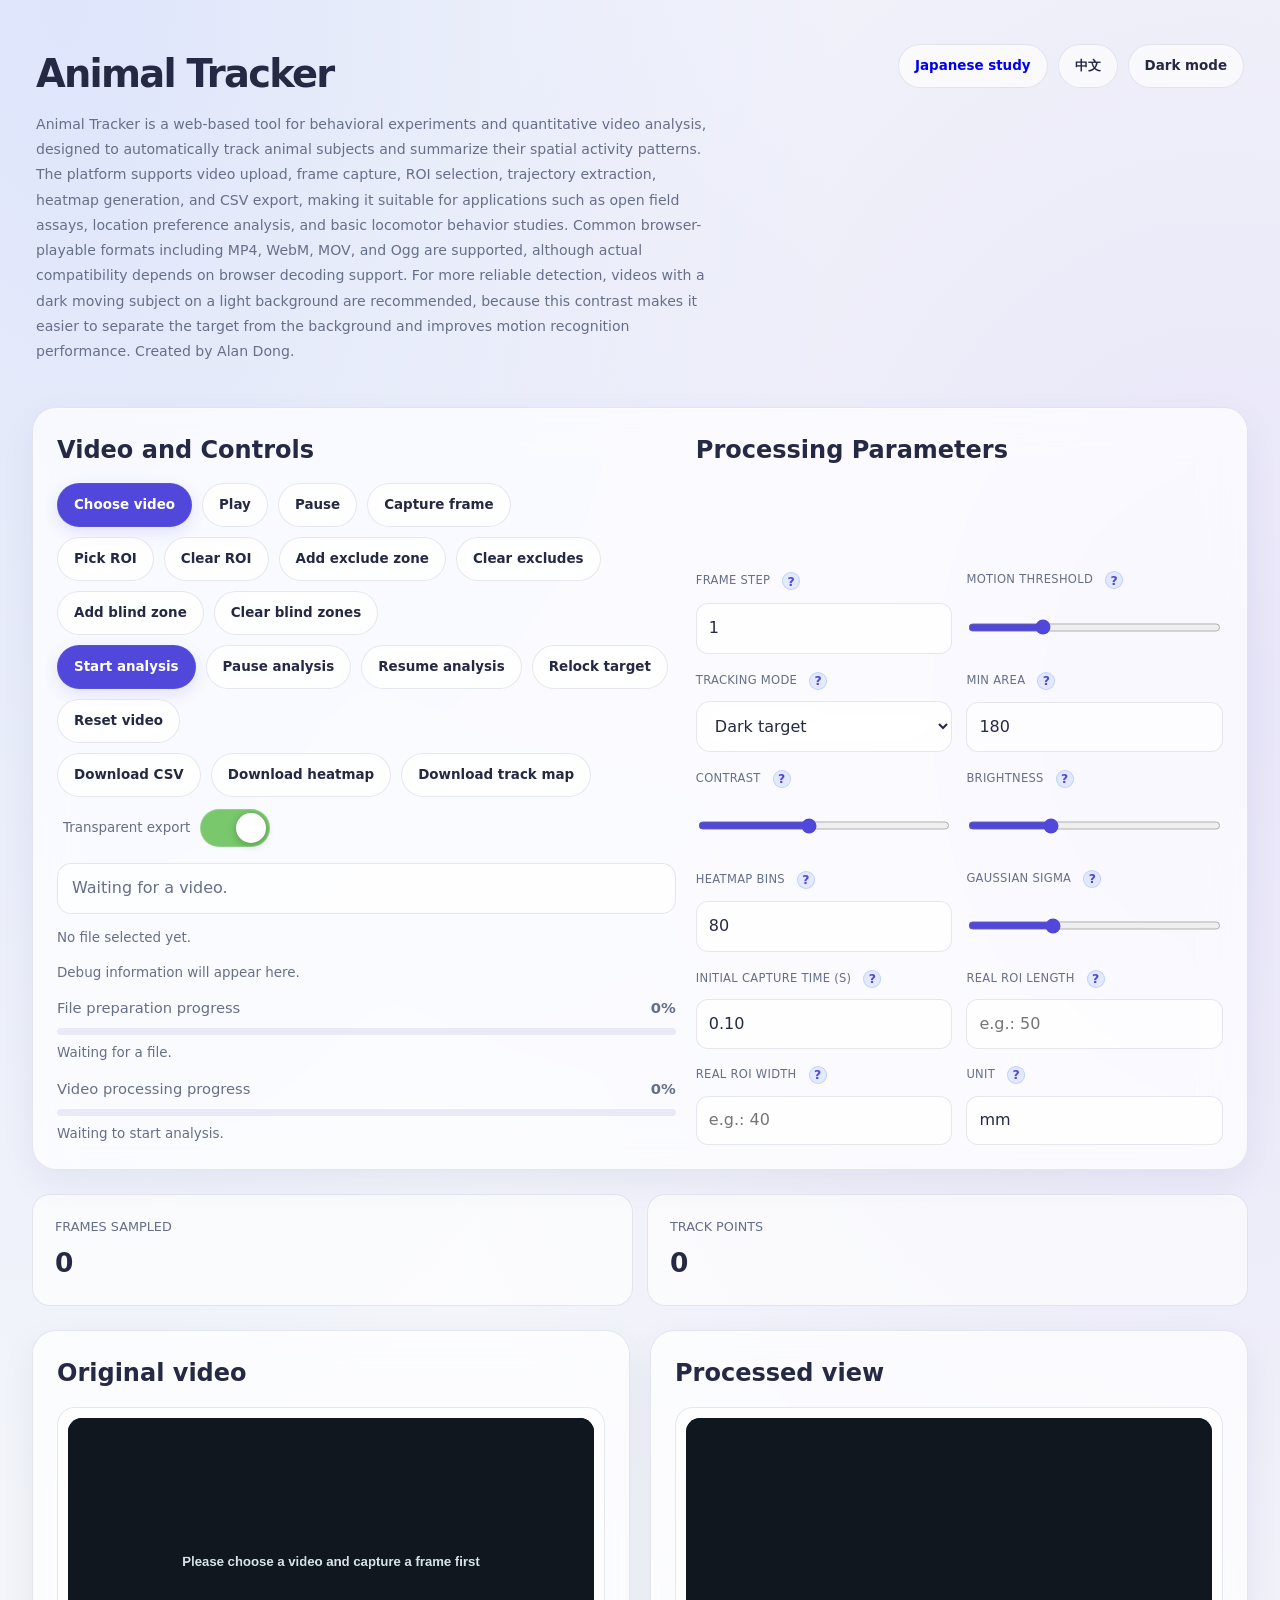
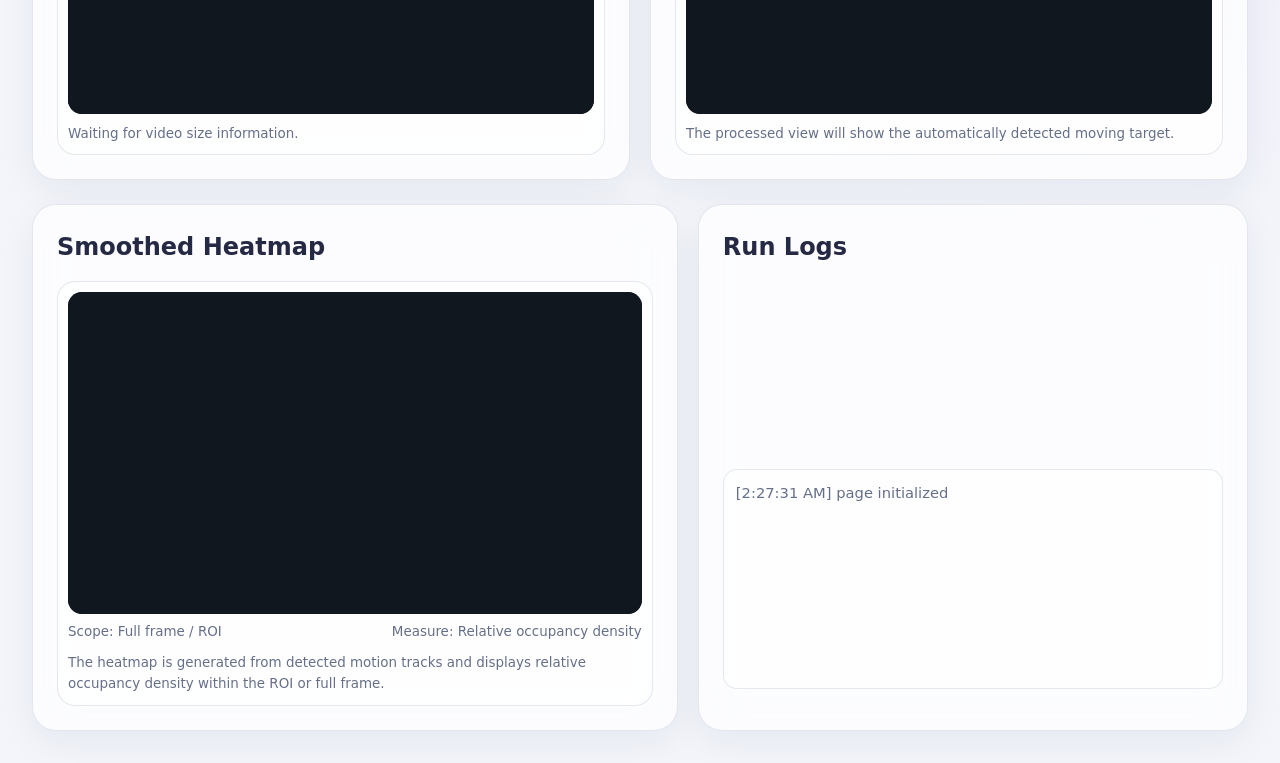
==== commit f545dd15: "Add persistent Japanese study dark mode and glass tracker dropdowns" ====
--- a/index.html
+++ b/index.html
@@ -18,6 +18,11 @@
 @media(max-width:760px){main{padding:16px;gap:16px}.card{padding:18px;border-radius:20px}.top{padding:8px 2px}.toolbar-group{gap:8px}.btn,.filebtn{padding:0 12px}}
 @media(prefers-reduced-motion:reduce){.btn,.filebtn{transition:none;transform:none!important}}
 @media(prefers-reduced-transparency:reduce){.card,.theme,.btn-secondary{backdrop-filter:none;background:var(--bg)}}
+select,select::picker(select){appearance:base-select}
+.field select{font:inherit;color:var(--text);min-height:44px;padding:10px 14px;border:1px solid var(--border);border-radius:14px;background:var(--surface2);backdrop-filter:blur(20px);width:100%}
+select::picker(select){padding:7px;border-radius:16px;border:1px solid var(--border);color:var(--text);background:var(--surface);backdrop-filter:blur(24px) saturate(140%);box-shadow:0 12px 32px rgba(0,0,0,.18)}
+select option{padding:10px 12px;border-radius:10px}select option:checked{background:var(--offset);color:var(--primary)}
+[data-theme="dark"] select{color-scheme:dark}
 </style></head>
 <body>
   <main>
